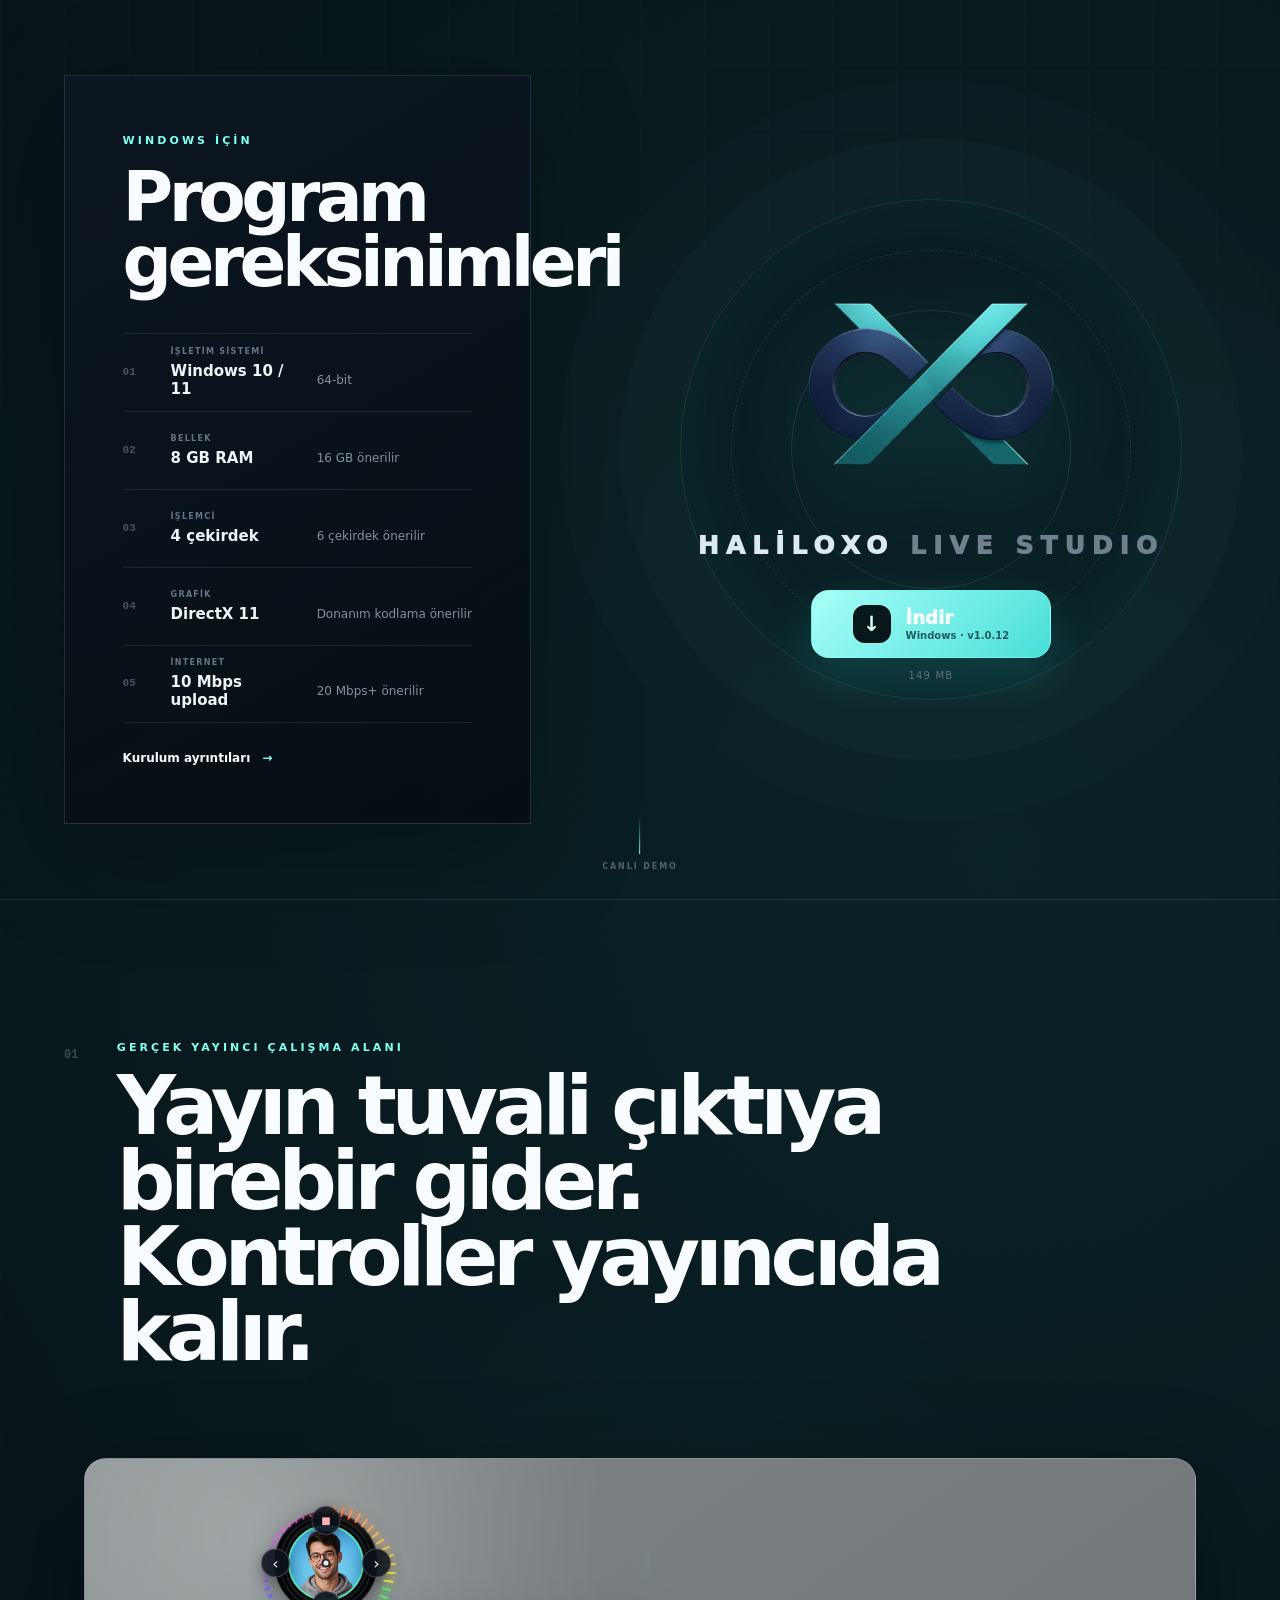
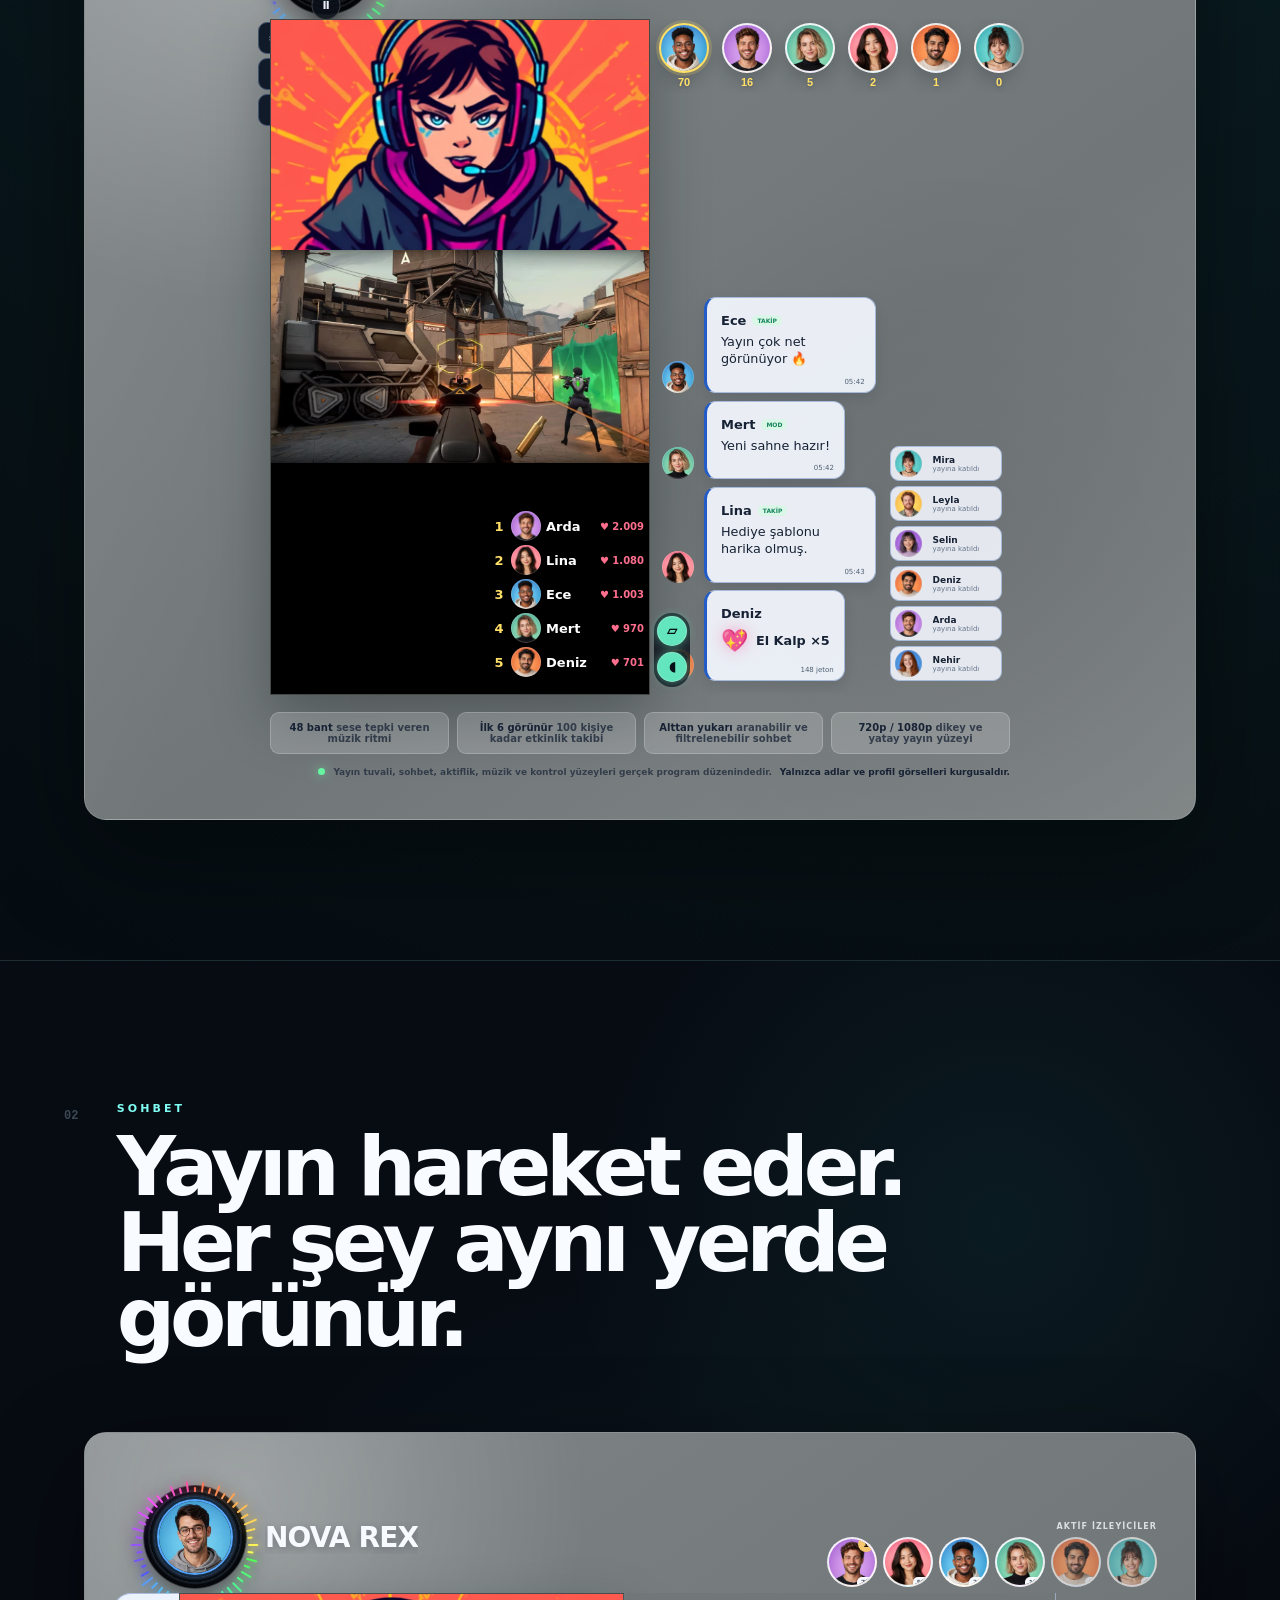
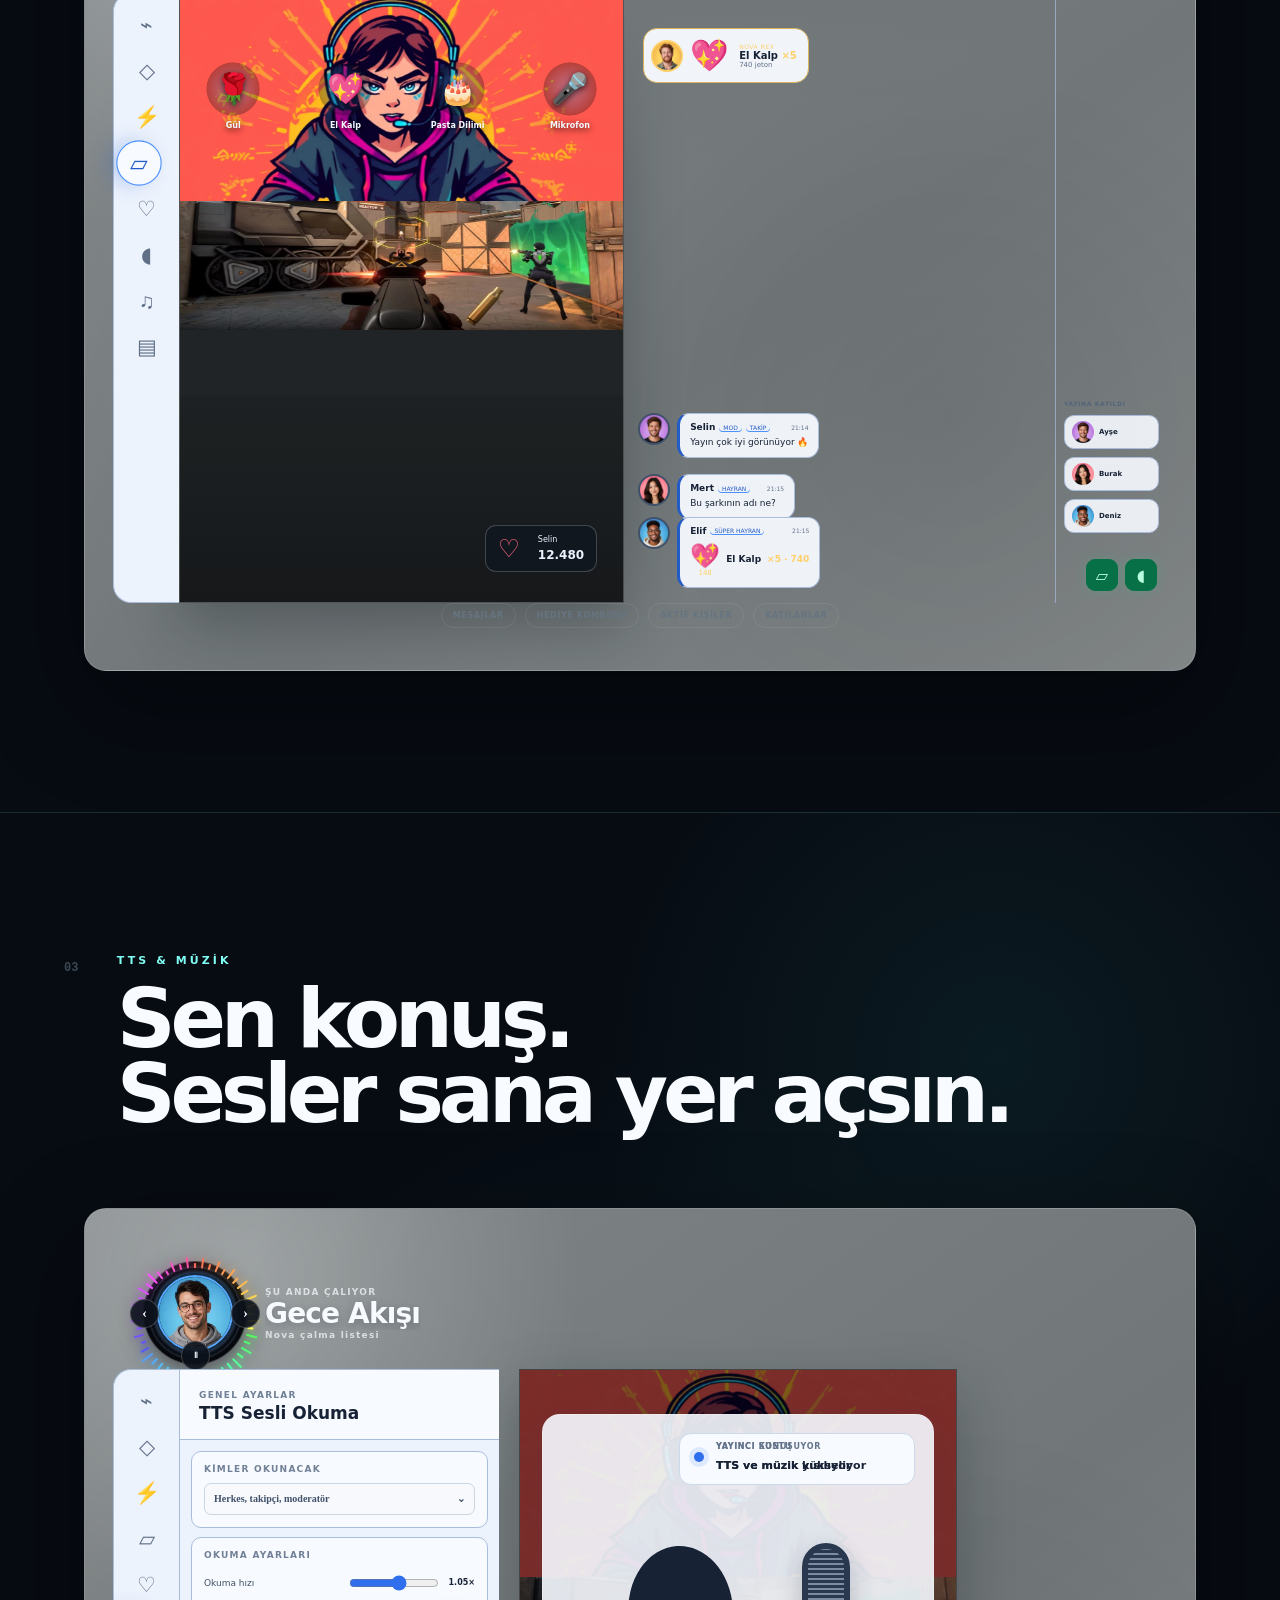
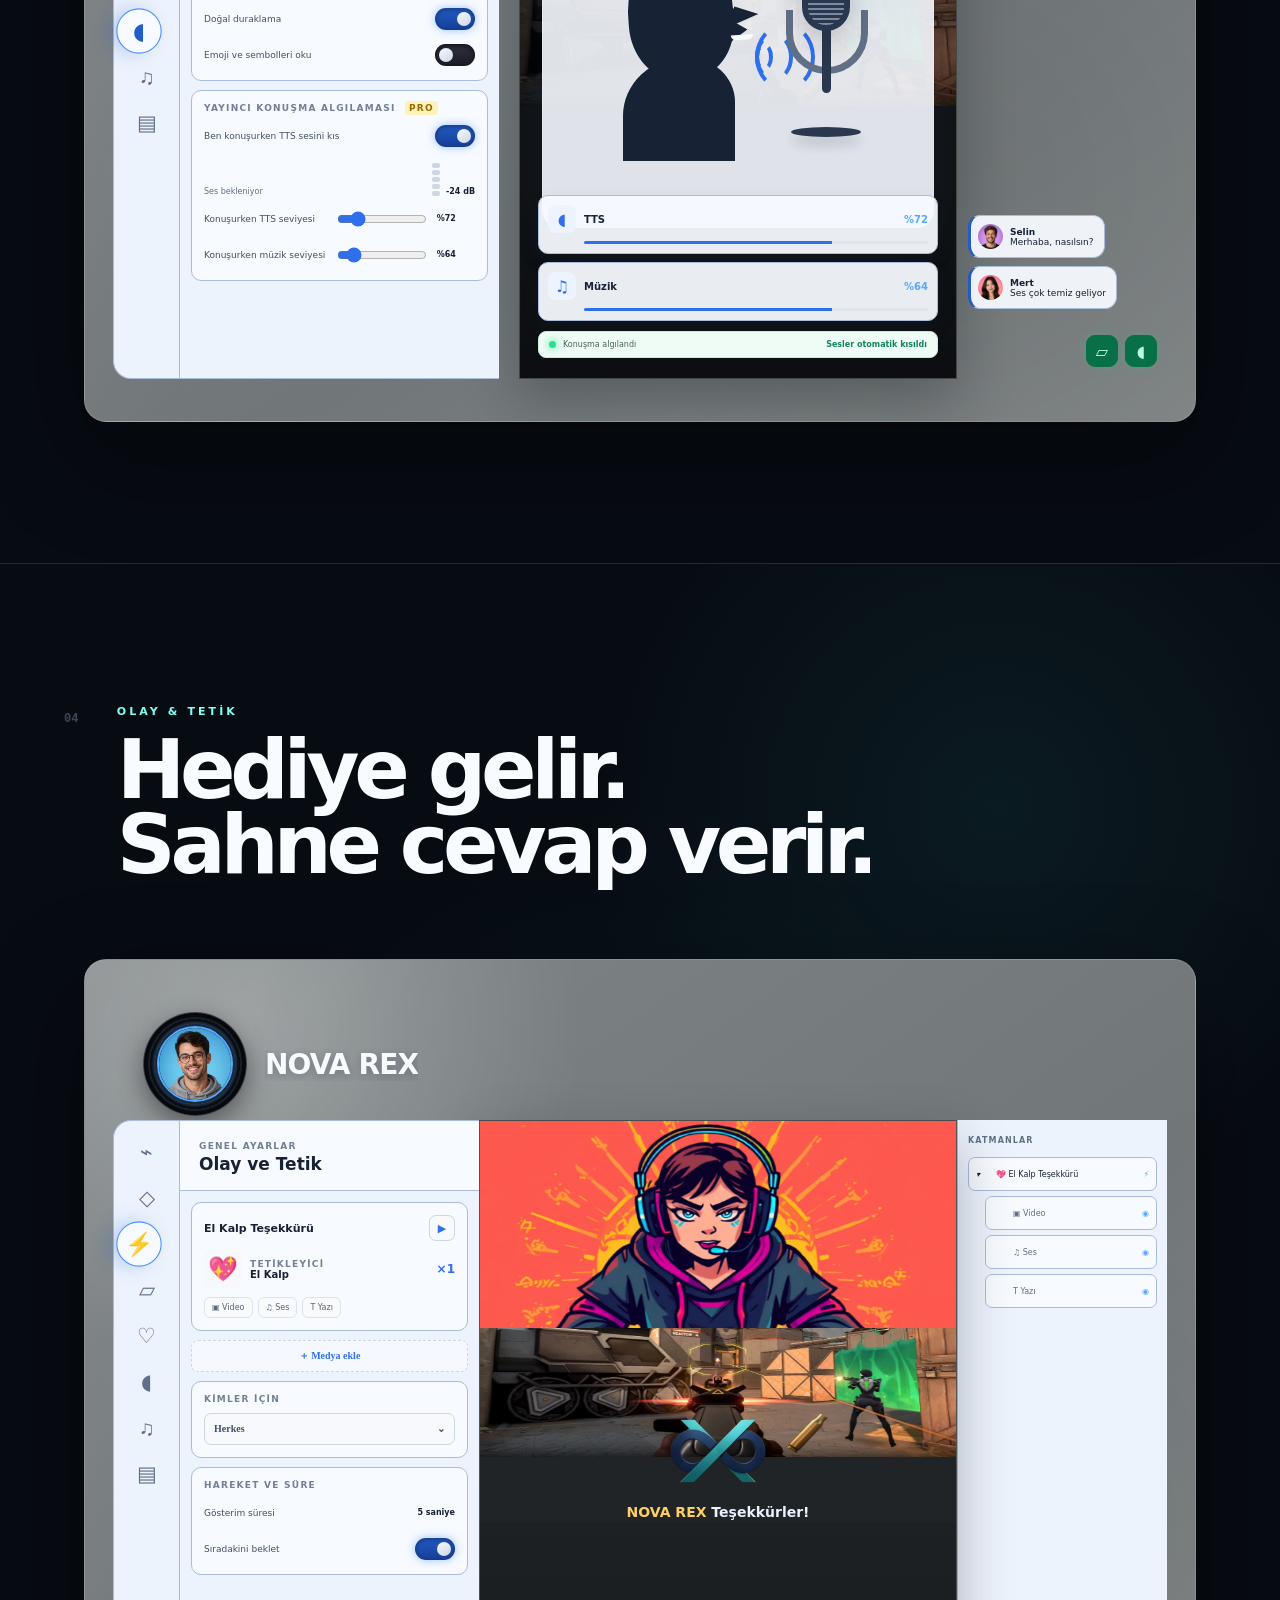
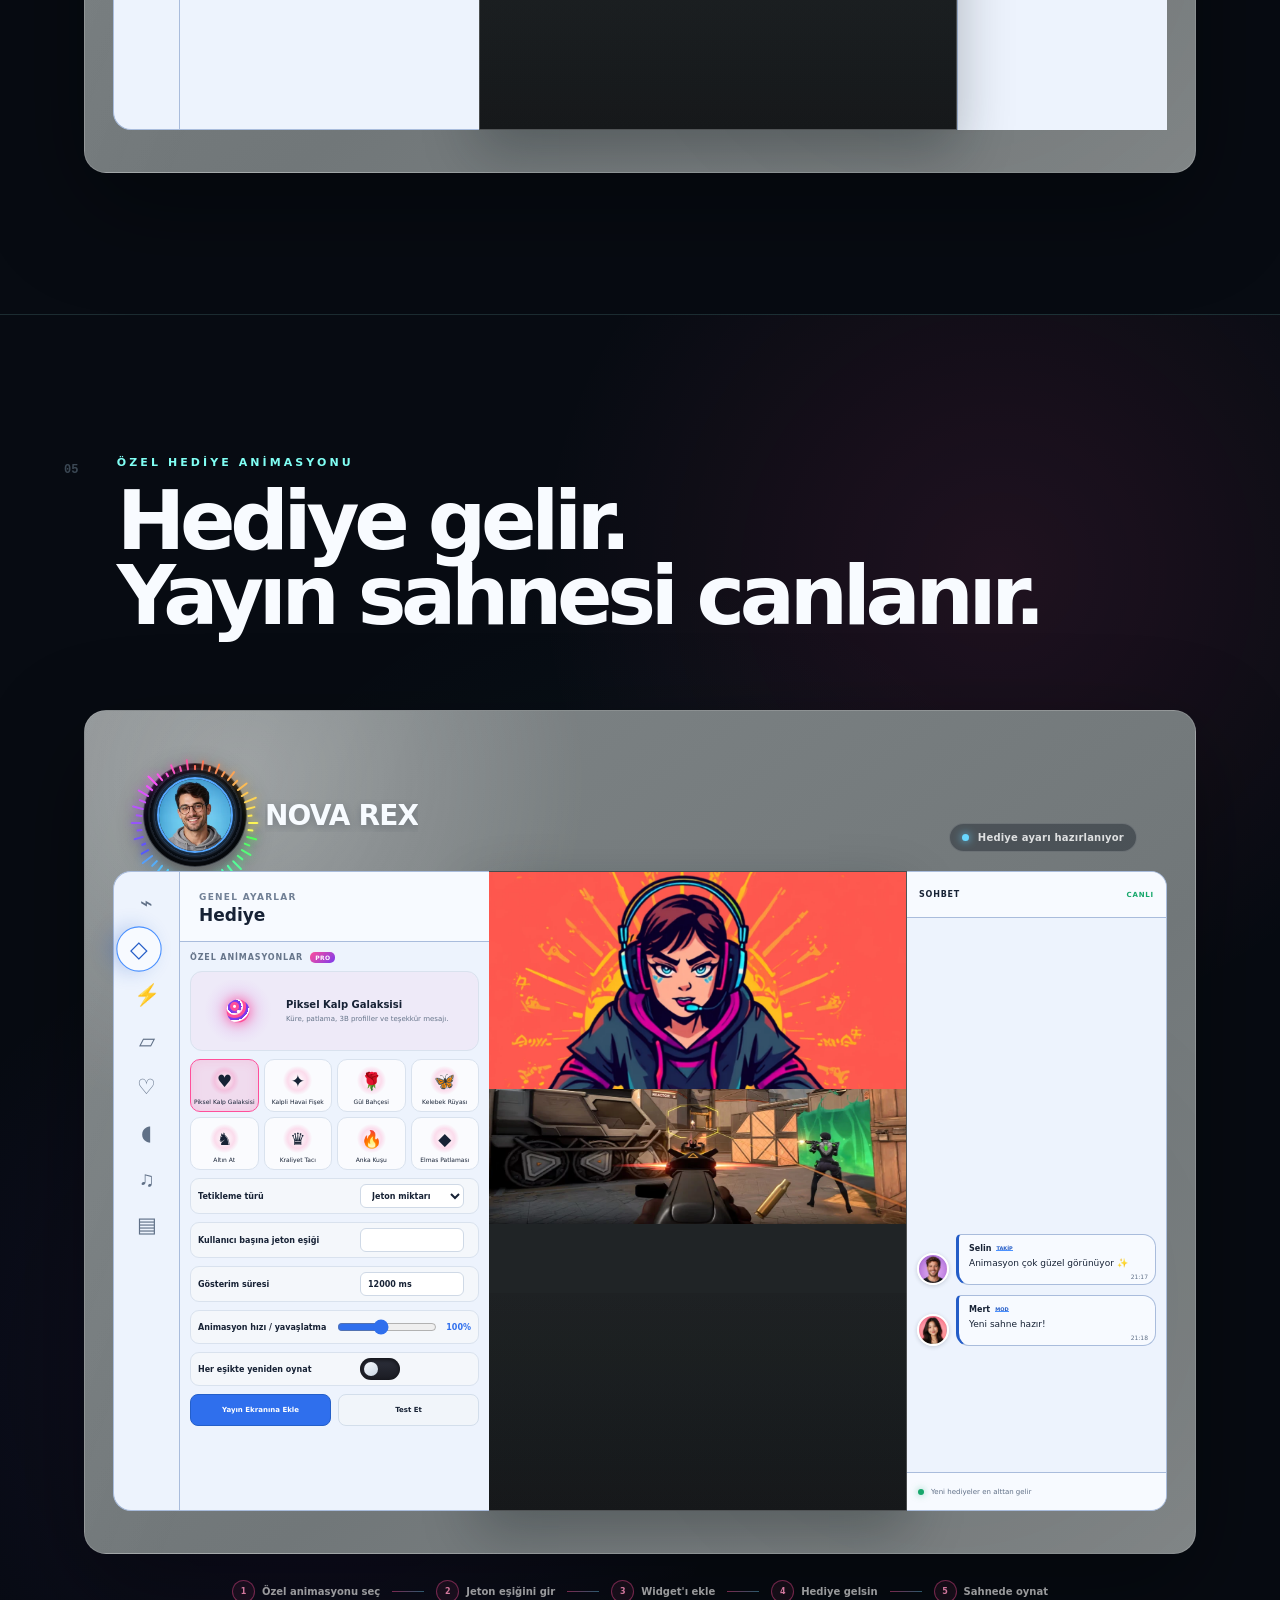
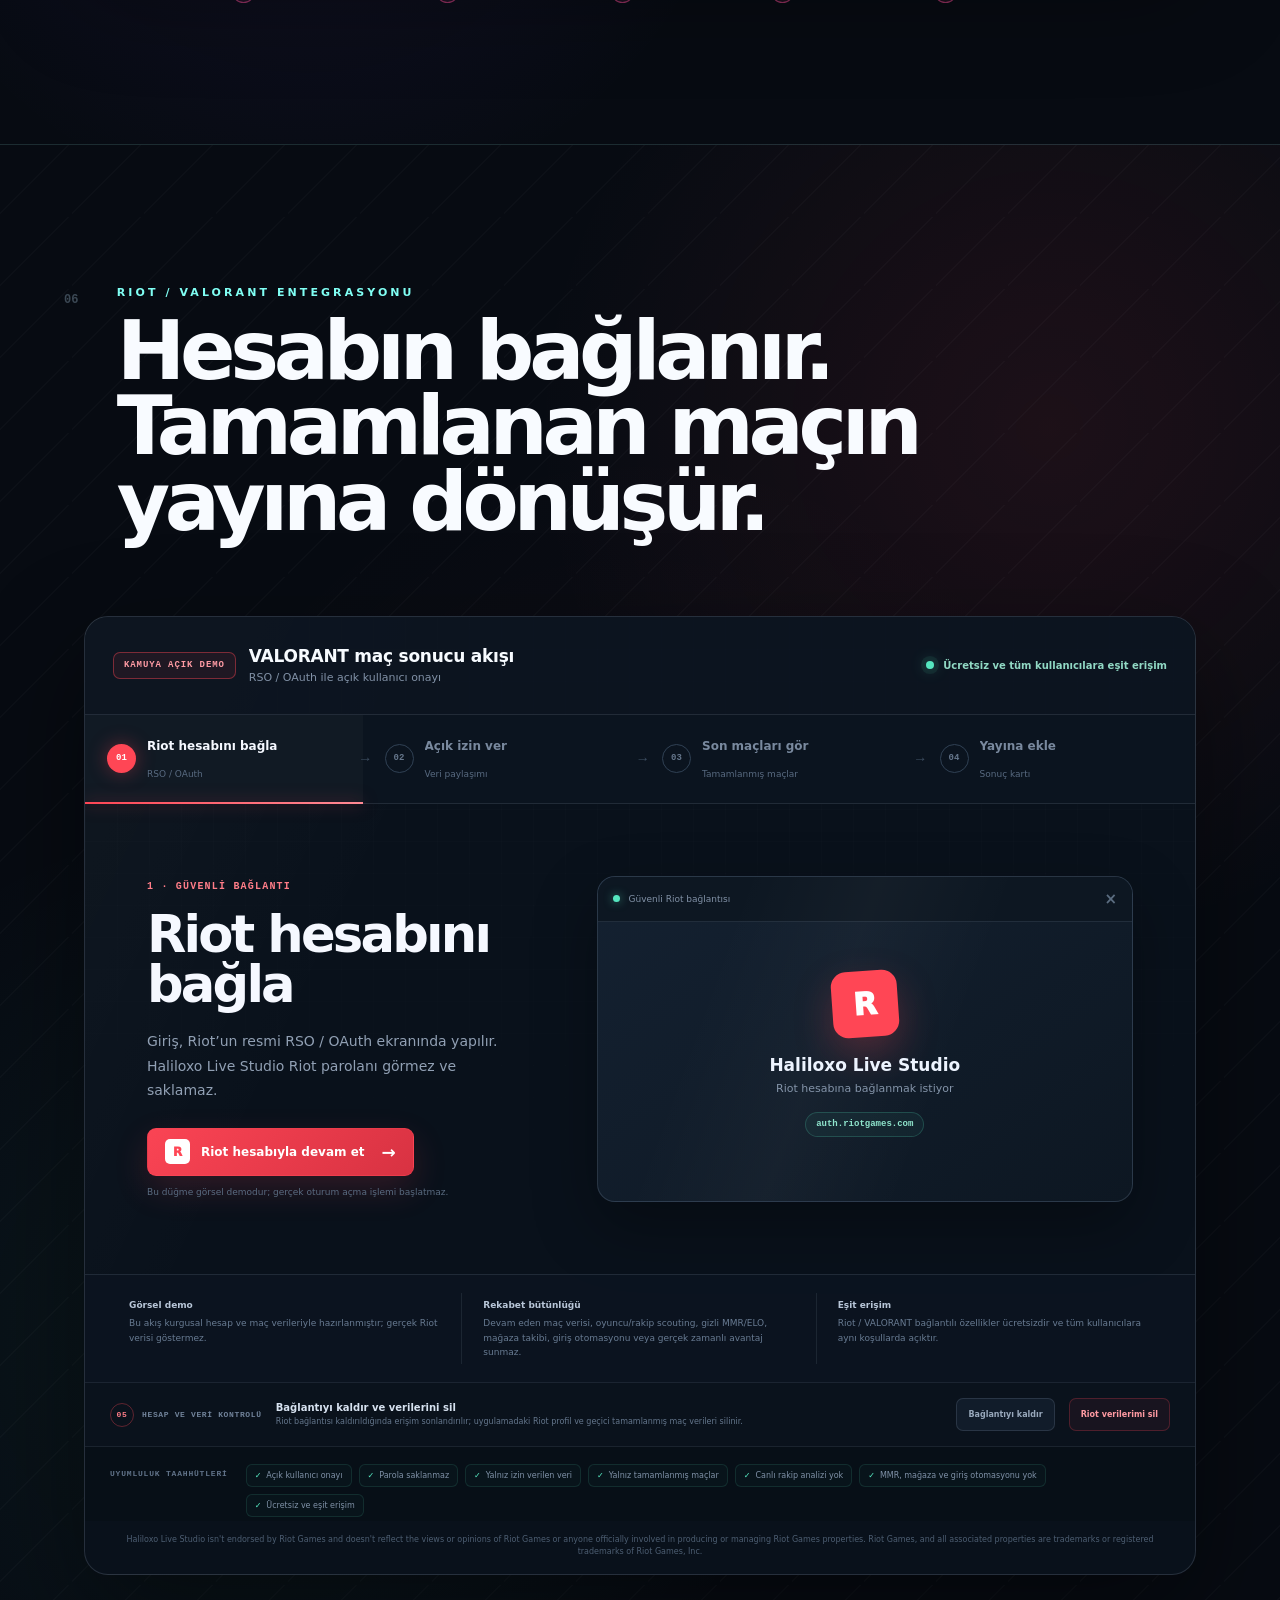
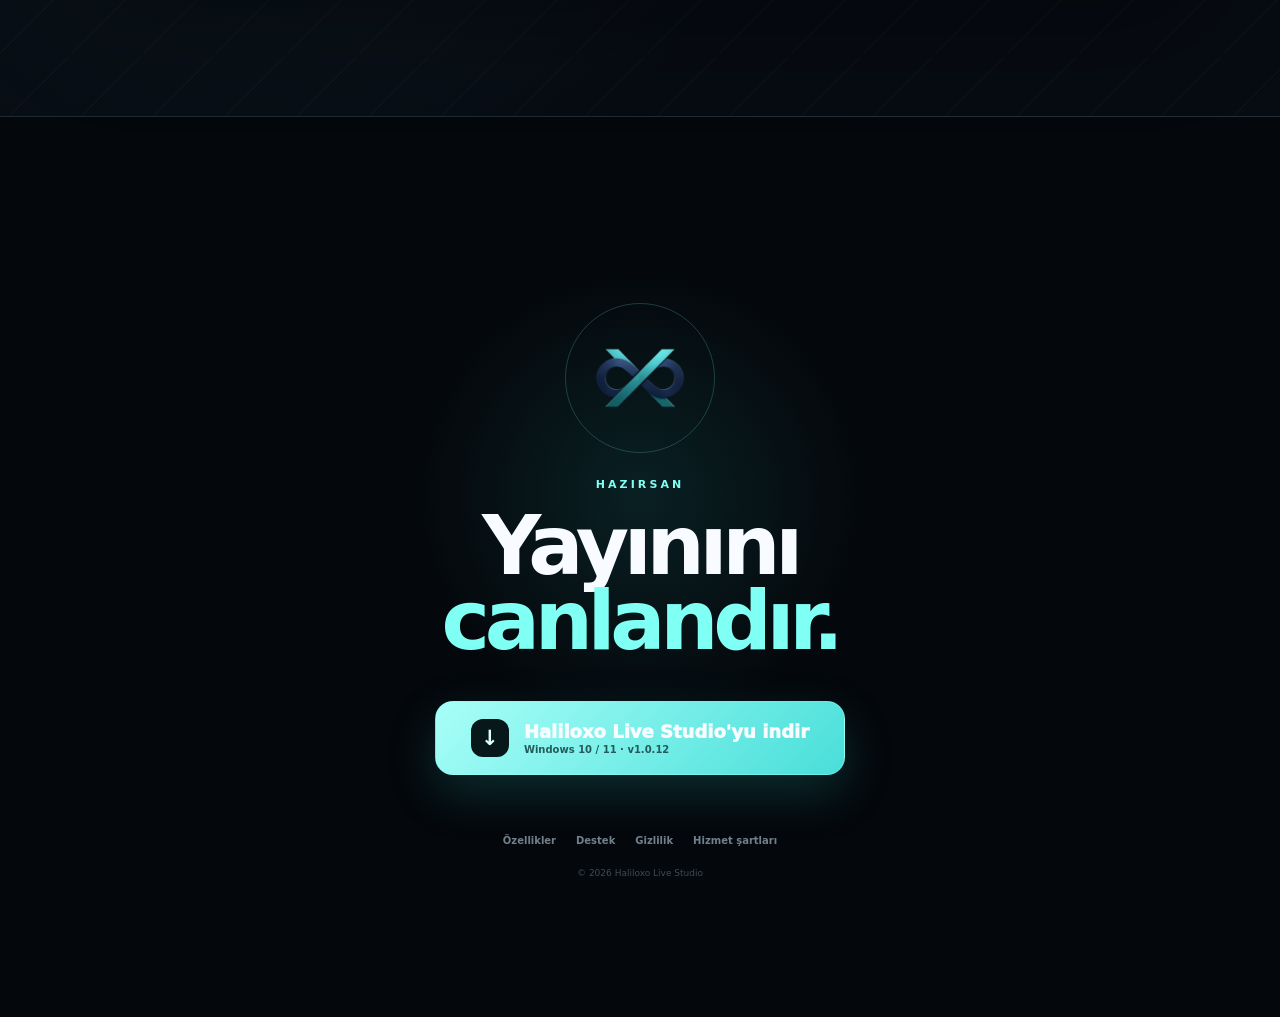
==== index.html @ 0dfc76cf "Add public VALORANT integration flow" ====
<!doctype html>
<html lang="tr">
<head>
  <meta charset="utf-8">
  <meta name="viewport" content="width=device-width,initial-scale=1">
  <title>Haliloxo Live Studio | Windows Canlı Yayın Programı</title>
  <meta name="description" content="TikTok LIVE ve RTMP yayınlarını; canlı sohbet, hediyeler, TTS, müzik ve etkileşimli widget'larla yöneten Windows yayın programı.">
  <meta name="google-site-verification" content="RvjmIOsWvns-GgUV0p76bBZyhZAxVbRVnE9HUHZESic">
  <meta name="theme-color" content="#050a12">
  <meta name="robots" content="index,follow,max-image-preview:large,max-snippet:-1,max-video-preview:-1">
  <link rel="canonical" href="https://haliloxo.com/">
  <link rel="alternate" hreflang="tr" href="https://haliloxo.com/">
  <link rel="alternate" hreflang="x-default" href="https://haliloxo.com/">
  <link rel="icon" href="/assets/favicon-48.png" sizes="48x48" type="image/png">
  <link rel="apple-touch-icon" href="/assets/apple-touch-icon.png">
  <link rel="manifest" href="/site.webmanifest">
  <link rel="stylesheet" href="/styles.css">
  <meta property="og:type" content="website">
  <meta property="og:locale" content="tr_TR">
  <meta property="og:site_name" content="Haliloxo Live Studio">
  <meta property="og:title" content="Haliloxo Live Studio | Yayınını göster">
  <meta property="og:description" content="Sohbeti, hediyeleri, TTS'yi, müziği ve yayın sahneni canlı yönet.">
  <meta property="og:url" content="https://haliloxo.com/">
  <meta property="og:image" content="https://haliloxo.com/assets/haliloxo-live-studio-og.jpg">
  <meta property="og:image:width" content="1536">
  <meta property="og:image:height" content="1024">
  <meta property="og:image:alt" content="Haliloxo Live Studio canlı yayın üretim aracı">
  <meta name="twitter:card" content="summary_large_image">
  <meta name="twitter:title" content="Haliloxo Live Studio">
  <meta name="twitter:description" content="Yayınını göster. Anlatma.">
  <meta name="twitter:image" content="https://haliloxo.com/assets/haliloxo-live-studio-og.jpg">
  <script type="application/ld+json">
  {
    "@context": "https://schema.org",
    "@graph": [
      {
        "@type": "WebSite",
        "@id": "https://haliloxo.com/#website",
        "url": "https://haliloxo.com/",
        "name": "Haliloxo Live Studio",
        "alternateName": ["Haliloxo", "OXO Live Studio"],
        "inLanguage": "tr-TR"
      },
      {
        "@type": "Organization",
        "@id": "https://haliloxo.com/#organization",
        "name": "Haliloxo Live Studio",
        "url": "https://haliloxo.com/",
        "logo": {
          "@type": "ImageObject",
          "url": "https://haliloxo.com/assets/oxo-logo-512.png",
          "width": 512,
          "height": 512
        }
      },
      {
        "@type": "SoftwareApplication",
        "@id": "https://haliloxo.com/#software",
        "name": "Haliloxo Live Studio",
        "url": "https://haliloxo.com/",
        "downloadUrl": "https://github.com/haliloxox/haliloxostudio/releases/download/v1.0.12/Haliloxo-Live-Studio-Setup-1.0.12.exe",
        "softwareVersion": "1.0.12",
        "operatingSystem": "Windows 10, Windows 11",
        "applicationCategory": "MultimediaApplication",
        "applicationSubCategory": "Live Streaming Software",
        "inLanguage": "tr-TR",
        "fileSize": "149 MB",
        "author": {"@id": "https://haliloxo.com/#organization"},
        "featureList": [
          "TikTok LIVE bağlantısı",
          "RTMP canlı yayın",
          "Canlı sohbet ve hediyeler",
          "TTS ve müzik ses kısma",
          "Yayın widget'ları ve tetikler"
        ]
      }
    ]
  }
  </script>
</head>
<body class="visual-home">
  <a class="skip-link" href="#main">İçeriğe geç</a>

  <main id="main">
    <section class="visual-hero" aria-labelledby="hero-title">
      <div class="visual-hero__grid">
        <aside class="requirements-panel">
          <p class="visual-kicker">WINDOWS İÇİN</p>
          <h1 id="hero-title">Program<br>gereksinimleri</h1>

          <div class="requirement-list" aria-label="Haliloxo Live Studio sistem gereksinimleri">
            <article>
              <span>01</span>
              <div><small>İŞLETİM SİSTEMİ</small><strong>Windows 10 / 11</strong><em>64-bit</em></div>
            </article>
            <article>
              <span>02</span>
              <div><small>BELLEK</small><strong>8 GB RAM</strong><em>16 GB önerilir</em></div>
            </article>
            <article>
              <span>03</span>
              <div><small>İŞLEMCİ</small><strong>4 çekirdek</strong><em>6 çekirdek önerilir</em></div>
            </article>
            <article>
              <span>04</span>
              <div><small>GRAFİK</small><strong>DirectX 11</strong><em>Donanım kodlama önerilir</em></div>
            </article>
            <article>
              <span>05</span>
              <div><small>İNTERNET</small><strong>10 Mbps upload</strong><em>20 Mbps+ önerilir</em></div>
            </article>
          </div>

          <a class="requirements-link" href="/indir/">Kurulum ayrıntıları <span>→</span></a>
        </aside>

        <div class="brand-download">
          <div class="brand-download__halo" aria-hidden="true"></div>
          <img class="hero-logo" src="/assets/oxo-logo-512.png" width="320" height="320" alt="Haliloxo Live Studio">
          <p>HALİLOXO <span>LIVE STUDIO</span></p>
          <a class="visual-download" data-download-link href="https://github.com/haliloxox/haliloxostudio/releases/download/v1.0.12/Haliloxo-Live-Studio-Setup-1.0.12.exe">
            <span class="visual-download__icon" aria-hidden="true">↓</span>
            <span><strong>İndir</strong><small>Windows · <b data-version>v1.0.12</b></small></span>
          </a>
          <span class="download-size" data-file-size>149 MB</span>
        </div>
      </div>

      <div class="scroll-cue" aria-hidden="true"><span></span>CANLI DEMO</div>
    </section>

    <section class="visual-story connect-story real-studio-story" aria-labelledby="connect-title">
      <header class="visual-story__heading">
        <span>01</span>
        <div><p>GERÇEK YAYINCI ÇALIŞMA ALANI</p><h2 id="connect-title">Yayın tuvali çıktıya birebir gider.<br>Kontroller yayıncıda kalır.</h2></div>
      </header>

      <div class="studio-showcase" aria-label="Haliloxo Live Studio yayın çalışma alanının HTML ve CSS ile hazırlanmış görünümü">
        <div class="studio-showcase__stage">
          <header class="studio-showcase__publisher">
            <div class="showcase-publisher-disc" aria-label="Temsili yayıncı profili ve müzik kontrolleri">
              <span class="showcase-rhythm-ring" aria-hidden="true"></span>
              <button class="showcase-music-control showcase-music-previous" type="button" aria-label="Önceki müzik">‹</button>
              <i class="showcase-publisher-avatar" aria-label="Temsili profil görseli"></i>
              <i class="showcase-vinyl-center" aria-hidden="true"></i>
              <button class="showcase-music-control showcase-music-next" type="button" aria-label="Sonraki müzik">›</button>
              <button class="showcase-music-control showcase-music-pause" type="button" aria-label="Müziği duraklat">Ⅱ</button>
              <button class="showcase-music-control showcase-music-stop" type="button" aria-label="Müziği durdur">■</button>
            </div>
            <span class="showcase-publisher-copy">
              <small>ŞU ANDA ÇALIYOR</small>
              <strong><i>Gece Akışı&nbsp; • &nbsp;Nova</i><i>Gece Akışı&nbsp; • &nbsp;Nova</i></strong>
            </span>
          </header>

          <div class="studio-showcase__workspace">
            <div class="showcase-edge-tools" aria-hidden="true"><i>⚙</i><i>×</i><i>−</i></div>
            <main class="showcase-broadcast" aria-label="İzleyiciye giden yayın tuvali">
              <img class="showcase-streamer" src="/assets/live-scene-streamer.webp" alt="Yayıncı görseli">
              <img class="showcase-gameplay" src="/assets/live-scene-gameplay.webp" alt="Oyun görüntüsü">
              <ol class="showcase-ranking" aria-label="Temsili beğeni sıralaması">
                <li><b>1</b><i class="fake-avatar" data-avatar="1">A</i><span>Arda</span><em>♥ 2.009</em></li>
                <li><b>2</b><i class="fake-avatar" data-avatar="2">L</i><span>Lina</span><em>♥ 1.080</em></li>
                <li><b>3</b><i class="fake-avatar" data-avatar="3">E</i><span>Ece</span><em>♥ 1.003</em></li>
                <li><b>4</b><i class="fake-avatar" data-avatar="4">M</i><span>Mert</span><em>♥ 970</em></li>
                <li><b>5</b><i class="fake-avatar" data-avatar="5">D</i><span>Deniz</span><em>♥ 701</em></li>
              </ol>
            </main>

            <div class="showcase-quick-tools" aria-label="Sohbet ve TTS hızlı kontrolleri">
              <button class="active" type="button" data-showcase-chat-toggle aria-label="Sohbeti aç veya kapat">▱</button>
              <button class="active" type="button" data-showcase-tts-toggle aria-label="TTS'yi aç veya kapat">◖</button>
            </div>

            <section class="showcase-social" aria-label="Yalnız yayıncıya görünen sohbet ve izleyici alanı">
              <div class="showcase-active-viewers" aria-label="Aktif izleyiciler; ilk 6 görünür, liste yatay kaydırılabilir">
                <article><i class="fake-avatar" data-avatar="3">E</i><b>70</b></article>
                <article><i class="fake-avatar" data-avatar="1">A</i><b>16</b></article>
                <article><i class="fake-avatar" data-avatar="4">M</i><b>5</b></article>
                <article><i class="fake-avatar" data-avatar="2">L</i><b>2</b></article>
                <article><i class="fake-avatar" data-avatar="5">D</i><b>1</b></article>
                <article><i class="fake-avatar" data-avatar="6">S</i><b>0</b></article>
                <article><i class="fake-avatar" data-avatar="7">N</i><b>0</b></article>
                <article><i class="fake-avatar" data-avatar="8">B</i><b>0</b></article>
              </div>

              <div class="showcase-social__columns">
                <div class="showcase-chat-stream" aria-label="Temsili sohbet mesajları">
                  <article>
                    <i class="fake-avatar" data-avatar="3">E</i>
                    <p><b>Ece <em>TAKİP</em></b><span>Yayın çok net görünüyor 🔥</span><small>05:42</small></p>
                  </article>
                  <article>
                    <i class="fake-avatar" data-avatar="4">M</i>
                    <p><b>Mert <em>MOD</em></b><span>Yeni sahne hazır!</span><small>05:42</small></p>
                  </article>
                  <article>
                    <i class="fake-avatar" data-avatar="2">L</i>
                    <p><b>Lina <em>TAKİP</em></b><span>Hediye şablonu harika olmuş.</span><small>05:43</small></p>
                  </article>
                  <article class="showcase-chat-gift">
                    <i class="fake-avatar" data-avatar="5">D</i>
                    <p><b>Deniz</b><span><strong>💖</strong> El Kalp ×5</span><small>148 jeton</small></p>
                  </article>
                </div>

                <aside class="showcase-joins" aria-label="Yayına katılanlar">
                  <article><i class="fake-avatar" data-avatar="6">M</i><p><b>Mira</b><span>yayına katıldı</span></p></article>
                  <article><i class="fake-avatar" data-avatar="7">L</i><p><b>Leyla</b><span>yayına katıldı</span></p></article>
                  <article><i class="fake-avatar" data-avatar="8">S</i><p><b>Selin</b><span>yayına katıldı</span></p></article>
                  <article><i class="fake-avatar" data-avatar="5">D</i><p><b>Deniz</b><span>yayına katıldı</span></p></article>
                  <article><i class="fake-avatar" data-avatar="1">A</i><p><b>Arda</b><span>yayına katıldı</span></p></article>
                  <article><i class="fake-avatar" data-avatar="9">N</i><p><b>Nehir</b><span>yayına katıldı</span></p></article>
                </aside>
              </div>
            </section>
          </div>
        </div>

        <div class="studio-showcase__features" aria-label="Canlı demo özellikleri">
          <span><b>48 bant</b> sese tepki veren müzik ritmi</span>
          <span><b>İlk 6 görünür</b> 100 kişiye kadar etkinlik takibi</span>
          <span><b>Alttan yukarı</b> aranabilir ve filtrelenebilir sohbet</span>
          <span><b>720p / 1080p</b> dikey ve yatay yayın yüzeyi</span>
        </div>
        <div class="studio-showcase__note"><i></i><span>Yayın tuvali, sohbet, aktiflik, müzik ve kontrol yüzeyleri gerçek program düzenindedir.</span><strong>Yalnızca adlar ve profil görselleri kurgusaldır.</strong></div>
      </div>
    </section>

    <section class="visual-story chat-story" aria-labelledby="chat-title">
      <header class="visual-story__heading">
        <span>02</span>
        <div><p>SOHBET</p><h2 id="chat-title">Yayın hareket eder.<br>Her şey aynı yerde görünür.</h2></div>
      </header>

      <div class="hlx-app hlx-app--chat" aria-label="Canlı sohbet, aktif izleyiciler ve hediye kombosu animasyonu">
        <div class="hlx-app__top hlx-app__top--music">
          <div class="hlx-publisher hlx-publisher--online">
            <span class="hlx-record hlx-record--rhythm"><img src="/assets/fictional-publisher.webp" alt="Temsili yayıncı profili"><i></i><i></i><i></i><i></i></span>
            <strong>NOVA REX</strong>
          </div>
          <div class="hlx-active-head">
            <span>AKTİF İZLEYİCİLER</span>
            <div><i class="viewer-1">H<small>740</small></i><i class="viewer-2">S<small>520</small></i><i class="viewer-3">M<small>310</small></i><i class="viewer-4">E<small>180</small></i><i class="viewer-5">C<small>95</small></i><i class="viewer-6">D<small>40</small></i></div>
          </div>
        </div>
        <div class="hlx-app__workspace">
          <nav class="hlx-rail" aria-label="Program menüsü">
            <button aria-label="TikTok yayın bağlantısı"><span>⌁</span></button>
            <button aria-label="Hediye"><span>◇</span></button>
            <button aria-label="Olay ve tetik"><span>⚡</span></button>
            <button class="active" aria-label="Sohbet"><span>▱</span></button>
            <button aria-label="Beğenme"><span>♡</span></button>
            <button aria-label="TTS"><span>◖</span></button>
            <button aria-label="Müzik"><span>♫</span></button>
            <button aria-label="Katmanlar"><span>▤</span></button>
          </nav>
          <div class="hlx-canvas">
            <div class="hlx-canvas__controls"><i></i><i></i><i></i></div>
            <div class="hlx-gift-template">
              <span><i>🌹</i><b>Gül</b></span><span><i>💖</i><b>El Kalp</b></span><span><i>🎂</i><b>Pasta Dilimi</b></span><span><i>🎤</i><b>Mikrofon</b></span>
            </div>
            <div class="hlx-like-widget"><b>♡</b><span>Selin</span><strong>12.480</strong></div>
          </div>
          <section class="hlx-chat-surface">
            <div class="hlx-gift-combo">
              <span class="hlx-gift-combo__avatar">H</span>
              <i>💖</i>
              <div><small>NOVA REX</small><strong>El Kalp <b>×5</b></strong><em>740 jeton</em></div>
            </div>
            <div class="hlx-chat-messages">
              <article class="hlx-message hlx-message--one">
                <i class="viewer-2">S</i>
                <div><header><strong>Selin</strong><em>MOD</em><em>TAKİP</em><time>21:14</time></header><p>Yayın çok iyi görünüyor 🔥</p></div>
              </article>
              <article class="hlx-message hlx-message--two">
                <i class="viewer-3">M</i>
                <div><header><strong>Mert</strong><em>HAYRAN</em><time>21:15</time></header><p>Bu şarkının adı ne?</p></div>
              </article>
              <article class="hlx-message hlx-message--gift">
                <i class="viewer-4">E</i>
                <div><header><strong>Elif</strong><em>SÜPER HAYRAN</em><time>21:15</time></header><p><span class="hlx-gift-visual">💖<small>148</small></span><b>El Kalp</b><strong>×5 · 740</strong></p></div>
              </article>
            </div>
            <aside class="hlx-joins">
              <span>YAYINA KATILDI</span>
              <p class="join-one"><i>A</i><b>Ayşe</b></p>
              <p class="join-two"><i>B</i><b>Burak</b></p>
              <p class="join-three"><i>D</i><b>Deniz</b></p>
            </aside>
            <div class="hlx-quick"><button class="on">▱</button><button class="on">◖</button></div>
          </section>
        </div>
        <div class="chat-demo__labels" aria-hidden="true">
          <span>Mesajlar</span><span>Hediye kombosu</span><span>Aktif kişiler</span><span>Katılanlar</span>
        </div>
      </div>
    </section>

    <section class="visual-story audio-story" aria-labelledby="audio-title">
      <header class="visual-story__heading">
        <span>03</span>
        <div><p>TTS &amp; MÜZİK</p><h2 id="audio-title">Sen konuş.<br>Sesler sana yer açsın.</h2></div>
      </header>

      <div class="hlx-app hlx-app--audio" aria-label="Yayıncı konuşurken müzik ve TTS seslerinin otomatik azalması animasyonu">
        <div class="hlx-app__top hlx-app__top--music">
          <div class="hlx-publisher hlx-publisher--online hlx-publisher--music">
            <span class="hlx-record hlx-record--rhythm">
              <img src="/assets/fictional-publisher.webp" alt="Temsili yayıncı profili">
              <i></i><i></i><i></i><i></i><i></i><i></i>
              <button class="previous">‹</button><button class="play">Ⅱ</button><button class="next">›</button>
            </span>
            <div><small>ŞU ANDA ÇALIYOR</small><strong>Gece Akışı</strong><em>Nova çalma listesi</em></div>
          </div>
        </div>
        <div class="hlx-app__workspace">
          <nav class="hlx-rail" aria-label="Program menüsü">
            <button aria-label="TikTok yayın bağlantısı"><span>⌁</span></button>
            <button aria-label="Hediye"><span>◇</span></button>
            <button aria-label="Olay ve tetik"><span>⚡</span></button>
            <button aria-label="Sohbet"><span>▱</span></button>
            <button aria-label="Beğenme"><span>♡</span></button>
            <button class="active" aria-label="TTS"><span>◖</span></button>
            <button aria-label="Müzik"><span>♫</span></button>
            <button aria-label="Katmanlar"><span>▤</span></button>
          </nav>
          <section class="hlx-settings hlx-settings--tts">
            <header><span>GENEL AYARLAR</span><strong>TTS Sesli Okuma</strong></header>
            <div class="hlx-settings__scroll">
              <section class="hlx-card">
                <small>KİMLER OKUNACAK</small>
                <button class="hlx-choice">Herkes, takipçi, moderatör <b>⌄</b></button>
              </section>
              <section class="hlx-card">
                <small>OKUMA AYARLARI</small>
                <label class="hlx-setting-row"><span>Okuma hızı</span><input type="range" min="0" max="100" value="58"><b>1.05×</b></label>
                <label class="hlx-setting-row"><span>Doğal duraklama</span><i class="hlx-toggle on"></i></label>
                <label class="hlx-setting-row"><span>Emoji ve sembolleri oku</span><i class="hlx-toggle"></i></label>
              </section>
              <section class="hlx-card hlx-voice-card">
                <small>YAYINCI KONUŞMA ALGILAMASI <em>PRO</em></small>
                <label class="hlx-setting-row"><span>Ben konuşurken TTS sesini kıs</span><i class="hlx-toggle on"></i></label>
                <div class="hlx-mic-line">
                  <span class="status-listening">Ses bekleniyor</span><span class="status-speaking">Yayıncı konuşuyor</span>
                  <div class="hlx-db-bars"><i></i><i></i><i></i><i></i><i></i><i></i><i></i><i></i><i></i><i></i></div>
                  <b>-24 dB</b>
                </div>
                <label class="hlx-setting-row"><span>Konuşurken TTS seviyesi</span><input class="duck-range duck-range--tts" type="range" min="0" max="100" value="18"><b><span class="level-open">%72</span><span class="level-ducked">%18</span></b></label>
                <label class="hlx-setting-row"><span>Konuşurken müzik seviyesi</span><input class="duck-range duck-range--music" type="range" min="0" max="100" value="12"><b><span class="level-open">%64</span><span class="level-ducked">%12</span></b></label>
              </section>
            </div>
          </section>
          <div class="hlx-canvas hlx-canvas--audio">
            <div class="hlx-canvas__controls"><i></i><i></i><i></i></div>
            <div class="voice-ducking-scene" aria-hidden="true">
              <div class="voice-speaker">
                <div class="voice-speaker__body"></div>
                <div class="voice-speaker__head">
                  <i class="voice-speaker__nose"></i>
                  <i class="voice-speaker__mouth"></i>
                </div>
                <div class="voice-speaker__waves"><i></i><i></i><i></i></div>
              </div>
              <div class="studio-microphone">
                <i class="studio-microphone__capsule"></i>
                <i class="studio-microphone__joint"></i>
                <i class="studio-microphone__arm"></i>
                <i class="studio-microphone__base"></i>
              </div>
              <div class="voice-state-copy">
                <span class="voice-state-copy__speaking">Yayıncı konuşuyor</span>
                <span class="voice-state-copy__silent">Yayıncı sustu</span>
                <strong class="voice-state-copy__ducked">TTS ve müzik kısılıyor</strong>
                <strong class="voice-state-copy__restored">TTS ve müzik yükseliyor</strong>
              </div>
            </div>
            <div class="hlx-audio-result">
              <article><b>◖</b><span>TTS</span><em class="level-open">%72</em><em class="level-ducked">%18</em><i></i></article>
              <article><b>♫</b><span>Müzik</span><em class="level-open">%64</em><em class="level-ducked">%12</em><i></i></article>
              <p><i></i><span>Konuşma algılandı</span><strong>Sesler otomatik kısıldı</strong></p>
            </div>
          </div>
          <aside class="hlx-side-preview">
            <div class="hlx-mini-chat">
              <p><i>S</i><span><b>Selin</b> Merhaba, nasılsın?</span></p>
              <p><i>M</i><span><b>Mert</b> Ses çok temiz geliyor</span></p>
            </div>
            <div class="hlx-quick"><button class="on">▱</button><button class="on">◖</button></div>
          </aside>
        </div>
      </div>
    </section>

    <section class="visual-story trigger-story" aria-labelledby="trigger-title">
      <header class="visual-story__heading">
        <span>04</span>
        <div><p>OLAY &amp; TETİK</p><h2 id="trigger-title">Hediye gelir.<br>Sahne cevap verir.</h2></div>
      </header>

      <div class="hlx-app hlx-app--trigger" aria-label="Hediye ile medya tetikleme animasyonu">
        <div class="hlx-app__top">
          <div class="hlx-publisher hlx-publisher--online">
            <span class="hlx-record"><img src="/assets/fictional-publisher.webp" alt="Temsili yayıncı profili"></span>
            <strong>NOVA REX</strong>
          </div>
        </div>
        <div class="hlx-app__workspace">
          <nav class="hlx-rail" aria-label="Program menüsü">
            <button aria-label="TikTok yayın bağlantısı"><span>⌁</span></button>
            <button aria-label="Hediye"><span>◇</span></button>
            <button class="active" aria-label="Olay ve tetik"><span>⚡</span></button>
            <button aria-label="Sohbet"><span>▱</span></button>
            <button aria-label="Beğenme"><span>♡</span></button>
            <button aria-label="TTS"><span>◖</span></button>
            <button aria-label="Müzik"><span>♫</span></button>
            <button aria-label="Katmanlar"><span>▤</span></button>
          </nav>
          <section class="hlx-settings hlx-settings--event">
            <header><span>GENEL AYARLAR</span><strong>Olay ve Tetik</strong></header>
            <div class="hlx-settings__scroll">
              <section class="hlx-event-card">
                <header><span>El Kalp Teşekkürü</span><button>▶</button></header>
                <div class="hlx-event-summary"><i>💖</i><span><small>TETİKLEYİCİ</small><strong>El Kalp</strong></span><b>×1</b></div>
                <div class="hlx-event-media"><span>▣ Video</span><span>♫ Ses</span><span>T Yazı</span></div>
              </section>
              <button class="hlx-media-add">＋ Medya ekle</button>
              <section class="hlx-card">
                <small>KİMLER İÇİN</small>
                <button class="hlx-choice">Herkes <b>⌄</b></button>
              </section>
              <section class="hlx-card">
                <small>HAREKET VE SÜRE</small>
                <label class="hlx-setting-row"><span>Gösterim süresi</span><b>5 saniye</b></label>
                <label class="hlx-setting-row"><span>Sıradakini beklet</span><i class="hlx-toggle on"></i></label>
              </section>
            </div>
          </section>
          <div class="hlx-canvas hlx-canvas--trigger">
            <div class="hlx-canvas__controls"><i></i><i></i><i></i></div>
            <div class="hlx-trigger-gift"><i>💖</i><span><small>EL KALP</small><strong>×1</strong></span></div>
            <div class="hlx-trigger-media">
              <div class="trigger-particles" aria-hidden="true"><i></i><i></i><i></i><i></i><i></i><i></i></div>
              <img src="/assets/oxo-logo-192.png" alt="">
              <p><span>NOVA REX</span> Teşekkürler!</p>
            </div>
          </div>
          <aside class="hlx-layers">
            <header>KATMANLAR</header>
            <p><i>▾</i><span>💖 El Kalp Teşekkürü</span><b>⚡</b></p>
            <p class="child"><i></i><span>▣ Video</span><b>◉</b></p>
            <p class="child"><i></i><span>♫ Ses</span><b>◉</b></p>
            <p class="child"><i></i><span>T Yazı</span><b>◉</b></p>
          </aside>
        </div>
      </div>
    </section>

    <section class="visual-story gift-special-story" aria-labelledby="gift-special-title" data-gift-special-demo>
      <header class="visual-story__heading">
        <span>05</span>
        <div><p>ÖZEL HEDİYE ANİMASYONU</p><h2 id="gift-special-title">Hediye gelir.<br>Yayın sahnesi canlanır.</h2></div>
      </header>

      <div class="hlx-app hlx-app--gift-special" aria-label="Hediye ayarından özel animasyon widget'ı ekleme ve sohbet hediyesiyle tetikleme demosu">
        <div class="hlx-app__top">
          <div class="hlx-publisher hlx-publisher--online">
            <span class="hlx-record hlx-record--rhythm"><img src="/assets/fictional-publisher.webp" alt="Temsili yayıncı profili"></span>
            <strong>NOVA REX</strong>
          </div>
          <div class="gift-demo-status" aria-live="polite">
            <i></i><span data-gift-demo-status>Hediye ayarı hazırlanıyor</span>
          </div>
        </div>

        <div class="hlx-app__workspace">
          <nav class="hlx-rail" aria-label="Program menüsü">
            <button aria-label="TikTok yayın bağlantısı"><span>⌁</span></button>
            <button class="active" aria-label="Hediye"><span>◇</span></button>
            <button aria-label="Olay ve tetik"><span>⚡</span></button>
            <button aria-label="Sohbet"><span>▱</span></button>
            <button aria-label="Beğenme"><span>♡</span></button>
            <button aria-label="TTS"><span>◖</span></button>
            <button aria-label="Müzik"><span>♫</span></button>
            <button aria-label="Katmanlar"><span>▤</span></button>
          </nav>

          <section class="hlx-settings hlx-settings--gift-special">
            <header><span>GENEL AYARLAR</span><strong>Hediye</strong></header>
            <div class="hlx-settings__scroll">
              <section class="gift-special-settings-demo">
                <div class="gift-special-settings-demo__label">ÖZEL ANİMASYONLAR <em>PRO</em></div>
                <div class="gift-special-preview-card-demo">
                  <div class="gift-special-mini-preview-demo" aria-hidden="true">
                    <i class="gift-mini-sphere"></i><i class="gift-mini-heart">♥</i>
                    <span class="one"></span><span class="two"></span><span class="three"></span>
                  </div>
                  <div><strong>Piksel Kalp Galaksisi</strong><small>Küre, patlama, 3B profiller ve teşekkür mesajı.</small></div>
                </div>

                <div class="gift-special-preset-grid-demo" aria-label="Özel animasyon seçenekleri">
                  <button class="active" type="button" data-gift-demo-preset title="Piksel Kalp Galaksisi"><i>♥</i><span>Piksel Kalp Galaksisi</span></button>
                  <button type="button" title="Kalpli Havai Fişek"><i>✦</i><span>Kalpli Havai Fişek</span></button>
                  <button type="button" title="Gül Bahçesi"><i>🌹</i><span>Gül Bahçesi</span></button>
                  <button type="button" title="Kelebek Rüyası"><i>🦋</i><span>Kelebek Rüyası</span></button>
                  <button type="button" title="Altın At"><i>♞</i><span>Altın At</span></button>
                  <button type="button" title="Kraliyet Tacı"><i>♛</i><span>Kraliyet Tacı</span></button>
                  <button type="button" title="Anka Kuşu"><i>🔥</i><span>Anka Kuşu</span></button>
                  <button type="button" title="Elmas Patlaması"><i>◆</i><span>Elmas Patlaması</span></button>
                </div>

                <label class="gift-special-row"><span>Tetikleme türü</span><select aria-label="Tetikleme türü"><option>Jeton miktarı</option></select></label>
                <label class="gift-special-row gift-special-threshold-row"><span>Kullanıcı başına jeton eşiği</span><input data-gift-demo-threshold type="text" inputmode="numeric" value="1000" readonly aria-label="Kullanıcı başına jeton eşiği"></label>
                <label class="gift-special-row"><span>Gösterim süresi</span><input type="text" value="12000 ms" readonly aria-label="Gösterim süresi"></label>
                <label class="gift-special-row"><span>Animasyon hızı / yavaşlatma</span><input class="gift-special-range" type="range" min="25" max="200" value="100" tabindex="-1"><b>100%</b></label>
                <label class="gift-special-row"><span>Her eşikte yeniden oynat</span><i class="hlx-toggle"></i></label>

                <div class="gift-special-actions-demo">
                  <button type="button" data-gift-demo-add>Yayın Ekranına Ekle</button>
                  <button type="button">Test Et</button>
                </div>
              </section>
            </div>
          </section>

          <div class="hlx-canvas hlx-canvas--gift-special" aria-label="Yayın ekranı">
            <div class="gift-special-widget-frame" data-gift-demo-widget aria-hidden="true">
              <span>Özel Hediye Animasyonu</span><i></i><i></i><i></i><i></i>
            </div>
            <div class="gift-special-animation-content" data-gift-special-host aria-hidden="true"></div>
            <div class="gift-special-waiting" data-gift-demo-waiting>
              <i>◇</i><strong>Özel animasyon widget'ı</strong><span>Hediye bekleniyor</span>
            </div>
          </div>

          <aside class="gift-special-chat" aria-label="Canlı sohbet">
            <header><span>SOHBET</span><b>CANLI</b></header>
            <div class="gift-special-chat__stream">
              <article class="gift-chat-line gift-chat-line--first">
                <i class="gift-chat-avatar gift-chat-avatar--one">S</i>
                <div><strong>Selin <em>TAKİP</em></strong><p>Animasyon çok güzel görünüyor ✨</p><time>21:17</time></div>
              </article>
              <article class="gift-chat-line gift-chat-line--second">
                <i class="gift-chat-avatar gift-chat-avatar--two">M</i>
                <div><strong>Mert <em>MOD</em></strong><p>Yeni sahne hazır!</p><time>21:18</time></div>
              </article>
              <article class="gift-chat-line gift-chat-line--gift" data-gift-demo-chat-gift>
                <i class="gift-chat-avatar gift-chat-avatar--gift">L</i>
                <div>
                  <strong>Lina <em>TAKİP</em></strong>
                  <p><span class="gift-chat-visual"><i></i><small>1.000</small></span><b>Disko Topu</b><mark>×1 · 1.000</mark></p>
                  <time>21:18</time>
                </div>
              </article>
            </div>
            <footer><i></i><span>Yeni hediyeler en alttan gelir</span></footer>
          </aside>
        </div>

        <div class="gift-demo-cursor" data-gift-demo-cursor aria-hidden="true">
          <svg viewBox="0 0 30 38"><path d="M3 2.5 24 22h-9l5 11-5.2 2.4-5-11L3 31Z"></path></svg>
          <span></span>
        </div>
      </div>

      <div class="gift-special-story__flow" aria-label="Özel hediye animasyonu çalışma sırası">
        <span><b>1</b>Özel animasyonu seç</span><i></i>
        <span><b>2</b>Jeton eşiğini gir</span><i></i>
        <span><b>3</b>Widget'ı ekle</span><i></i>
        <span><b>4</b>Hediye gelsin</span><i></i>
        <span><b>5</b>Sahnede oynat</span>
      </div>
    </section>

    <section class="visual-story riot-story" id="valorant-flow" aria-labelledby="riot-title" data-riot-demo>
      <header class="visual-story__heading">
        <span>06</span>
        <div>
          <p>RIOT / VALORANT ENTEGRASYONU</p>
          <h2 id="riot-title">Hesabın bağlanır.<br>Tamamlanan maçın yayına dönüşür.</h2>
        </div>
      </header>

      <div class="riot-flow-demo">
        <div class="riot-flow-demo__topline">
          <div>
            <span class="riot-demo-badge">KAMUYA AÇIK DEMO</span>
            <strong>VALORANT maç sonucu akışı</strong>
            <small>RSO / OAuth ile açık kullanıcı onayı</small>
          </div>
          <p><i></i>Ücretsiz ve tüm kullanıcılara eşit erişim</p>
        </div>

        <ol class="riot-flow-steps" aria-label="VALORANT entegrasyonu kullanıcı akışı">
          <li class="is-active" data-riot-step="0">
            <button type="button" aria-label="1. adımı göster">
              <b>01</b><span>Riot hesabını bağla</span><small>RSO / OAuth</small>
            </button>
          </li>
          <li data-riot-step="1">
            <button type="button" aria-label="2. adımı göster">
              <b>02</b><span>Açık izin ver</span><small>Veri paylaşımı</small>
            </button>
          </li>
          <li data-riot-step="2">
            <button type="button" aria-label="3. adımı göster">
              <b>03</b><span>Son maçları gör</span><small>Tamamlanmış maçlar</small>
            </button>
          </li>
          <li data-riot-step="3">
            <button type="button" aria-label="4. adımı göster">
              <b>04</b><span>Yayına ekle</span><small>Sonuç kartı</small>
            </button>
          </li>
        </ol>

        <div class="riot-flow-stage">
          <article class="riot-flow-panel riot-connect-panel is-active" data-riot-panel="0">
            <div class="riot-panel-copy">
              <span class="riot-panel-kicker">1 · GÜVENLİ BAĞLANTI</span>
              <h3>Riot hesabını bağla</h3>
              <p>Giriş, Riot’un resmi RSO / OAuth ekranında yapılır. Haliloxo Live Studio Riot parolanı görmez ve saklamaz.</p>
              <button type="button" tabindex="-1"><i>R</i>Riot hesabıyla devam et <b>→</b></button>
              <small>Bu düğme görsel demodur; gerçek oturum açma işlemi başlatmaz.</small>
            </div>
            <div class="riot-auth-window" aria-hidden="true">
              <header><i></i><span>Güvenli Riot bağlantısı</span><b>×</b></header>
              <div class="riot-auth-mark">R</div>
              <strong>Haliloxo Live Studio</strong>
              <p>Riot hesabına bağlanmak istiyor</p>
              <span class="riot-auth-address">auth.riotgames.com</span>
              <i class="riot-auth-scan"></i>
            </div>
          </article>

          <article class="riot-flow-panel riot-consent-panel" data-riot-panel="1">
            <div class="riot-panel-copy">
              <span class="riot-panel-kicker">2 · AÇIK KULLANICI ONAYI</span>
              <h3>Hangi verinin paylaşılacağını sen seçersin</h3>
              <p>Veriler yalnızca açık izinden sonra alınır. İzin Riot hesabı üzerinden geri çekilebilir.</p>
              <div class="riot-consent-notice"><i>!</i><span><b>Veri paylaşımı uyarısı</b>İzin vermeden hiçbir kişisel maç verisi çekilmez.</span></div>
            </div>
            <div class="riot-permission-card">
              <header><span>İSTENEN İZİNLER</span><b>3 açık onay</b></header>
              <label><i class="checked">✓</i><span><strong>Temel Riot profili</strong><small>Riot ID ve hesap kimliği</small></span></label>
              <label><i class="checked">✓</i><span><strong>Tamamlanmış maç geçmişi</strong><small>Sonuç, ajan, harita ve K/D/A</small></span></label>
              <label><i class="checked">✓</i><span><strong>Yayın widget’ında gösterim</strong><small>Yalnızca kullanıcının seçtiği tamamlanmış maç kartı</small></span></label>
              <p><i>✓</i>Canlı maç verisi veya gizli oyuncu bilgisi istenmez.</p>
              <button type="button" tabindex="-1">İzin ver ve devam et</button>
            </div>
          </article>

          <article class="riot-flow-panel riot-matches-panel" data-riot-panel="2">
            <div class="riot-panel-copy">
              <span class="riot-panel-kicker">3 · TAMAMLANMIŞ MAÇLAR</span>
              <h3>Yalnızca biten maçların sonucu</h3>
              <p>Kendi hesabının tamamlanmış maçları; sonuç, skor, ajan, harita ve K/D/A bilgileriyle listelenir.</p>
              <div class="riot-player-chip"><i>NX</i><span><strong>NovaX#TR1</strong><small>Bağlı Riot hesabı · demo</small></span><b>BAĞLI</b></div>
            </div>
            <div class="riot-match-list" aria-label="Kurgusal tamamlanmış maç örnekleri">
              <article class="victory">
                <span><b>ZAFER</b><small>TAMAMLANDI</small></span>
                <div><i>J</i><p><strong>Jett · Ascent</strong><small>Rekabetçi · 38 dk.</small></p></div>
                <p class="riot-kda"><small>K / D / A</small><strong>24 / 14 / 7</strong></p>
                <em>13 : 9</em>
              </article>
              <article>
                <span><b>MAĞLUBİYET</b><small>TAMAMLANDI</small></span>
                <div><i>O</i><p><strong>Omen · Bind</strong><small>Rekabetçi · 42 dk.</small></p></div>
                <p class="riot-kda"><small>K / D / A</small><strong>18 / 17 / 9</strong></p>
                <em>11 : 13</em>
              </article>
              <article class="victory">
                <span><b>ZAFER</b><small>TAMAMLANDI</small></span>
                <div><i>S</i><p><strong>Sova · Haven</strong><small>Rekabetçi · 35 dk.</small></p></div>
                <p class="riot-kda"><small>K / D / A</small><strong>17 / 11 / 12</strong></p>
                <em>13 : 7</em>
              </article>
            </div>
          </article>

          <article class="riot-flow-panel riot-widget-panel" data-riot-panel="3">
            <div class="riot-panel-copy">
              <span class="riot-panel-kicker">4 · YAYIN SONUÇ KARTI</span>
              <h3>Tamamlanan maçı yayın widget’ına ekle</h3>
              <p>Yayıncı, kendi son maç kartını yayın sahnesine ekler. Kart yalnızca sonuçlandıktan sonra güncellenir.</p>
              <button class="riot-add-widget" type="button" tabindex="-1"><i>＋</i>Yayın widget’ına ekle</button>
            </div>
            <div class="riot-scene-preview" aria-label="Kurgusal yayın sonuç kartı önizlemesi">
              <header><span>YAYIN ÖNİZLEMESİ</span><b>16:9</b></header>
              <div class="riot-scene-grid"></div>
              <div class="riot-result-widget">
                <span class="riot-result-agent">J</span>
                <div><small>SON TAMAMLANAN MAÇ</small><strong>ZAFER <i>13 : 9</i></strong><p>Jett · Ascent</p></div>
                <p><small>K / D / A</small><strong>24 / 14 / 7</strong></p>
              </div>
              <span class="riot-widget-anchor one"></span><span class="riot-widget-anchor two"></span>
              <span class="riot-widget-anchor three"></span><span class="riot-widget-anchor four"></span>
            </div>
          </article>
        </div>

        <div class="riot-flow-disclosure">
          <p><strong>Görsel demo</strong> Bu akış kurgusal hesap ve maç verileriyle hazırlanmıştır; gerçek Riot verisi göstermez.</p>
          <p><strong>Rekabet bütünlüğü</strong> Devam eden maç verisi, oyuncu/rakip scouting, gizli MMR/ELO, mağaza takibi, giriş otomasyonu veya gerçek zamanlı avantaj sunmaz.</p>
          <p><strong>Eşit erişim</strong> Riot / VALORANT bağlantılı özellikler ücretsizdir ve tüm kullanıcılara aynı koşullarda açıktır.</p>
        </div>

        <div class="riot-data-control">
          <span><b>05</b>HESAP VE VERİ KONTROLÜ</span>
          <div>
            <strong>Bağlantıyı kaldır ve verilerini sil</strong>
            <small>Riot bağlantısı kaldırıldığında erişim sonlandırılır; uygulamadaki Riot profil ve geçici tamamlanmış maç verileri silinir.</small>
          </div>
          <button type="button" tabindex="-1">Bağlantıyı kaldır</button>
          <button class="danger" type="button" tabindex="-1">Riot verilerimi sil</button>
        </div>

        <div class="riot-acknowledgements" aria-label="Riot entegrasyonu uygunluk taahhütleri">
          <span>UYUMLULUK TAAHHÜTLERİ</span>
          <ul>
            <li><i>✓</i>Açık kullanıcı onayı</li>
            <li><i>✓</i>Parola saklanmaz</li>
            <li><i>✓</i>Yalnız izin verilen veri</li>
            <li><i>✓</i>Yalnız tamamlanmış maçlar</li>
            <li><i>✓</i>Canlı rakip analizi yok</li>
            <li><i>✓</i>MMR, mağaza ve giriş otomasyonu yok</li>
            <li><i>✓</i>Ücretsiz ve eşit erişim</li>
          </ul>
        </div>

        <small class="riot-legal-note" lang="en">Haliloxo Live Studio isn't endorsed by Riot Games and doesn't reflect the views or opinions of Riot Games or anyone officially involved in producing or managing Riot Games properties. Riot Games, and all associated properties are trademarks or registered trademarks of Riot Games, Inc.</small>
      </div>
    </section>

    <section class="visual-final">
      <div class="visual-final__mark"><img src="/assets/oxo-logo-512.png" alt=""></div>
      <p>HAZIRSAN</p>
      <h2>Yayınını<br><span>canlandır.</span></h2>
      <a class="visual-download visual-download--large" data-download-link href="https://github.com/haliloxox/haliloxostudio/releases/download/v1.0.12/Haliloxo-Live-Studio-Setup-1.0.12.exe">
        <span class="visual-download__icon" aria-hidden="true">↓</span>
        <span><strong>Haliloxo Live Studio'yu indir</strong><small>Windows 10 / 11 · <b data-version>v1.0.12</b></small></span>
      </a>
      <nav aria-label="Alt bağlantılar">
        <a href="/ozellikler/">Özellikler</a>
        <a href="/destek/">Destek</a>
        <a href="/gizlilik-politikasi/">Gizlilik</a>
        <a href="/hizmet-sartlari/">Hizmet şartları</a>
      </nav>
      <small>© 2026 Haliloxo Live Studio</small>
    </section>
  </main>

  <script src="/site.js" defer></script>
</body>
</html>
---- styles.css ----
:root {
  --ink: #f5f8ff;
  --muted: #91a0b7;
  --muted-2: #64748b;
  --line: rgba(151, 182, 222, .14);
  --line-strong: rgba(151, 211, 238, .24);
  --surface: rgba(11, 23, 42, .76);
  --surface-2: #0c182c;
  --surface-3: #101f37;
  --aqua: #42e5df;
  --aqua-bright: #82fff6;
  --blue: #3f78ff;
  --violet: #7d57ff;
  --gold: #f7c45b;
  --danger: #ff4667;
  --radius: 24px;
  --shadow: 0 28px 90px rgba(0, 0, 0, .35);
  --shell: min(1180px, calc(100% - 40px));
}

* {
  box-sizing: border-box;
  -webkit-user-select: none;
  user-select: none;
  -webkit-touch-callout: none;
}
html { scroll-behavior: smooth; background: #060d19; }
body {
  margin: 0;
  min-width: 320px;
  color: var(--ink);
  background:
    radial-gradient(circle at 82% 8%, rgba(61, 114, 255, .1), transparent 30%),
    radial-gradient(circle at 16% 25%, rgba(66, 229, 223, .07), transparent 28%),
    #060d19;
  font-family: Inter, ui-sans-serif, system-ui, -apple-system, BlinkMacSystemFont, "Segoe UI", sans-serif;
  -webkit-font-smoothing: antialiased;
  overflow-x: hidden;
}

body::before {
  content: "";
  position: fixed;
  inset: 0;
  pointer-events: none;
  opacity: .16;
  background-image:
    linear-gradient(rgba(255,255,255,.024) 1px, transparent 1px),
    linear-gradient(90deg, rgba(255,255,255,.024) 1px, transparent 1px);
  background-size: 44px 44px;
  mask-image: linear-gradient(to bottom, black, transparent 88%);
}

img {
  max-width: 100%;
  display: block;
  -webkit-user-drag: none;
  user-drag: none;
}
a { color: inherit; text-decoration: none; }
button, input { font: inherit; }
.shell { width: var(--shell); margin-inline: auto; }
.sr-only { position: absolute; width: 1px; height: 1px; overflow: hidden; clip: rect(0,0,0,0); white-space: nowrap; }
.skip-link { position: fixed; z-index: 999; left: 16px; top: 12px; padding: 10px 14px; background: #fff; color: #07101f; border-radius: 8px; transform: translateY(-150%); }
.skip-link:focus { transform: translateY(0); }

.ambient { position: fixed; z-index: -1; width: 520px; height: 520px; border-radius: 50%; filter: blur(110px); opacity: .13; pointer-events: none; }
.ambient-one { top: 3%; right: -260px; background: #3f78ff; }
.ambient-two { top: 48%; left: -320px; background: #42e5df; }

.site-header {
  position: sticky;
  top: 0;
  z-index: 80;
  border-bottom: 1px solid transparent;
  transition: background .25s ease, border-color .25s ease;
}
.site-header.is-scrolled { background: rgba(6, 13, 25, .88); border-color: var(--line); backdrop-filter: blur(18px); }
.header-inner { height: 78px; display: flex; align-items: center; justify-content: space-between; }
.brand { display: inline-flex; align-items: center; gap: 11px; flex: none; }
.brand img { object-fit: contain; filter: drop-shadow(0 8px 20px rgba(45, 216, 220, .16)); }
.brand-copy { display: grid; line-height: 1; }
.brand-copy strong { font-size: 16px; letter-spacing: .01em; }
.brand-copy small { margin-top: 5px; color: var(--muted); font-size: 10px; letter-spacing: .2em; text-transform: uppercase; }
.main-nav { display: flex; align-items: center; gap: 30px; color: #b7c3d5; font-size: 14px; font-weight: 650; }
.main-nav a { transition: color .2s ease; }
.main-nav a:hover, .main-nav a[aria-current="page"] { color: #fff; }
.main-nav .nav-download { padding: 10px 16px; color: #07101f; background: var(--aqua); border-radius: 11px; box-shadow: 0 8px 28px rgba(66, 229, 223, .2); }
.nav-toggle { display: none; width: 42px; height: 42px; padding: 11px; border: 1px solid var(--line); border-radius: 11px; background: var(--surface); color: #fff; }
.nav-toggle > span:not(.sr-only) { display: block; height: 1px; margin: 4px 0; background: currentColor; transition: transform .2s ease, opacity .2s ease; }

.hero { min-height: calc(100vh - 78px); padding-block: 76px 96px; display: grid; grid-template-columns: .92fr 1.2fr; align-items: center; gap: 64px; }
.eyebrow, .section-label, .card-kicker { color: var(--aqua); font-size: 11px; font-weight: 800; letter-spacing: .16em; text-transform: uppercase; }
.eyebrow { display: inline-flex; align-items: center; gap: 9px; padding: 9px 12px; border: 1px solid rgba(66,229,223,.18); border-radius: 999px; background: rgba(66,229,223,.06); }
.live-dot { width: 7px; height: 7px; border-radius: 50%; background: var(--aqua); box-shadow: 0 0 0 5px rgba(66,229,223,.1); animation: pulse 2s ease-in-out infinite; }
@keyframes pulse { 50% { opacity: .55; box-shadow: 0 0 0 9px rgba(66,229,223,0); } }
.hero h1 { max-width: 720px; margin: 26px 0 24px; font-size: clamp(52px, 6.2vw, 92px); line-height: .95; letter-spacing: -.065em; }
.gradient-text { display: block; color: transparent; background: linear-gradient(105deg, var(--aqua-bright), var(--aqua) 35%, #5a8cff 68%, #986eff); -webkit-background-clip: text; background-clip: text; }
.hero-lead { max-width: 590px; margin: 0; color: #aab6c9; font-size: clamp(17px, 1.6vw, 20px); line-height: 1.7; }
.hero-actions { display: flex; flex-wrap: wrap; gap: 13px; margin-top: 34px; }
.button { min-height: 52px; display: inline-flex; align-items: center; justify-content: center; gap: 10px; padding: 0 20px; border: 1px solid transparent; border-radius: 14px; font-weight: 800; font-size: 14px; transition: transform .2s ease, border-color .2s ease, background .2s ease; }
.button:hover { transform: translateY(-2px); }
.button-primary { color: #05101b; background: linear-gradient(135deg, var(--aqua-bright), var(--aqua)); box-shadow: 0 14px 38px rgba(66, 229, 223, .17); }
.button-primary small { padding-left: 9px; border-left: 1px solid rgba(5,16,27,.2); font-size: 11px; }
.button-ghost { border-color: var(--line-strong); background: rgba(12,24,44,.66); color: #dbe7f6; }
.windows-mark { font-size: 23px; line-height: 1; transform: translateY(-1px); }
.hero-meta { display: flex; flex-wrap: wrap; gap: 8px 20px; margin: 22px 0 0; padding: 0; list-style: none; color: var(--muted-2); font-size: 12px; }
.hero-meta li::before { content: ""; display: inline-block; width: 4px; height: 4px; margin: 0 8px 2px 0; border-radius: 50%; background: #415472; }

.product-stage { position: relative; perspective: 1400px; }
.stage-glow { position: absolute; inset: 15% 8% -4%; background: radial-gradient(circle, rgba(66,229,223,.18), rgba(63,120,255,.09) 48%, transparent 72%); filter: blur(35px); }
.app-window { position: relative; overflow: hidden; border: 1px solid rgba(154, 206, 238, .22); border-radius: 22px; background: #091321; box-shadow: 0 40px 120px rgba(0,0,0,.55), inset 0 1px rgba(255,255,255,.05); transform: rotateY(-4deg) rotateX(1deg); transform-origin: center; }
.app-window::after { content: ""; position: absolute; inset: 0; pointer-events: none; background: linear-gradient(115deg, rgba(255,255,255,.035), transparent 28%); }
.app-titlebar { height: 48px; display: flex; align-items: center; justify-content: space-between; padding: 0 16px; border-bottom: 1px solid var(--line); background: #0b1729; }
.app-brand { display: flex; align-items: center; gap: 8px; font-size: 11px; font-weight: 750; color: #cbd9e8; }
.window-dots { display: flex; gap: 7px; }
.window-dots i { width: 7px; height: 7px; border-radius: 50%; background: #26364d; }
.window-dots i:last-child { background: #d93f56; }
.app-layout { height: 468px; display: grid; grid-template-columns: 48px 1fr 172px; }
.app-rail { display: flex; flex-direction: column; align-items: center; gap: 13px; padding: 13px 0; border-right: 1px solid var(--line); background: #0a1424; }
.rail-logo { width: 29px; height: 29px; padding: 4px; border-radius: 9px; background: #0f2236; }
.rail-item { width: 29px; height: 29px; display: grid; place-items: center; border-radius: 8px; color: #5d6e87; font-size: 8px; font-weight: 900; }
.rail-item.active { color: var(--aqua); background: rgba(66,229,223,.09); border: 1px solid rgba(66,229,223,.14); }
.scene { min-width: 0; }
.scene-top { height: 39px; padding: 0 13px; display: flex; align-items: center; justify-content: space-between; border-bottom: 1px solid var(--line); color: #94a4b9; font-size: 9px; }
.scene-top span { display: flex; align-items: center; gap: 6px; color: #c6d3e4; }
.status-dot { width: 6px; height: 6px; border-radius: 50%; background: #3be58e; box-shadow: 0 0 8px #3be58e; }
.scene-canvas { position: relative; height: calc(100% - 39px); overflow: hidden; background: radial-gradient(circle at 70% 20%, rgba(72,105,181,.2), transparent 35%), #070d17; }
.canvas-grid { position: absolute; inset: 0; opacity: .45; background-image: linear-gradient(rgba(255,255,255,.028) 1px,transparent 1px),linear-gradient(90deg,rgba(255,255,255,.028) 1px,transparent 1px); background-size: 28px 28px; }
.profile-widget { position: absolute; top: 20px; left: 18px; display: flex; align-items: center; gap: 8px; }
.profile-widget img { width: 38px; height: 38px; object-fit: contain; padding: 5px; border-radius: 12px; background: #10213a; border: 1px solid rgba(66,229,223,.25); }
.profile-widget div { display: grid; }
.profile-widget strong { font-size: 11px; }
.profile-widget span { width: fit-content; margin-top: 3px; padding: 2px 5px; border-radius: 4px; color: #06110c; background: #43e391; font-size: 6px; font-weight: 900; letter-spacing: .08em; }
.gift-widget { position: absolute; top: 29%; right: 16px; display: flex; align-items: center; gap: 9px; padding: 10px 12px; border: 1px solid rgba(126,87,255,.24); border-radius: 13px; background: rgba(15,25,47,.86); box-shadow: 0 14px 30px rgba(0,0,0,.28); }
.gift-orb { width: 30px; height: 30px; border-radius: 50%; background: radial-gradient(circle at 30% 25%, #fff, #9c70ff 26%, #5d2bd0 65%, #1c0b3a); box-shadow: 0 0 20px rgba(130,87,255,.48); }
.gift-widget div { display: grid; }
.gift-widget strong { font-size: 8px; }
.gift-widget small { margin-top: 3px; color: #7d90a9; font-size: 6px; }
.chat-stack { position: absolute; left: 15px; bottom: 16px; width: 58%; display: grid; gap: 6px; }
.chat-bubble { display: flex; align-items: center; gap: 7px; width: fit-content; max-width: 100%; padding: 7px 9px; border: 1px solid rgba(147,180,214,.1); border-radius: 10px; background: rgba(12,25,44,.86); color: #93a4ba; font-size: 7px; }
.chat-bubble i { width: 16px; height: 16px; flex: none; border-radius: 50%; background: linear-gradient(135deg,#56e3dc,#315fff); }
.chat-bubble:nth-child(2) i { background: linear-gradient(135deg,#ffc65a,#ff5c88); }
.chat-bubble:nth-child(3) i { background: linear-gradient(135deg,#b65aff,#4c75ff); }
.chat-bubble strong { margin-right: 4px; color: #e5edf8; }
.like-card { position: absolute; right: 17px; bottom: 17px; display: flex; align-items: center; gap: 8px; padding: 10px 12px; border-radius: 12px; background: linear-gradient(145deg,rgba(255,70,103,.16),rgba(16,29,50,.94)); border: 1px solid rgba(255,70,103,.18); }
.like-card > span { color: #ff5372; font-size: 20px; }
.like-card div { display: grid; }
.like-card small { color: #7387a3; font-size: 6px; letter-spacing: .12em; }
.like-card strong { font-size: 11px; }
.control-panel { min-width: 0; padding: 13px 11px; border-left: 1px solid var(--line); background: #0b1728; }
.panel-heading { display: flex; justify-content: space-between; padding: 0 2px 9px; color: #d2ddeb; font-size: 9px; font-weight: 800; }
.panel-heading small { color: #617590; font-weight: 600; }
.layer { height: 34px; display: flex; align-items: center; gap: 7px; margin-bottom: 5px; padding: 0 8px; border: 1px solid transparent; border-radius: 8px; color: #71859f; font-size: 7px; }
.layer.active { color: #cfe0ef; border-color: rgba(66,229,223,.16); background: rgba(66,229,223,.055); }
.layer i { width: 13px; height: 13px; border-radius: 4px; border: 1px solid currentColor; opacity: .7; }
.layer span { flex: 1; }
.layer b { letter-spacing: 1px; color: #495c76; }
.audio-meter { margin-top: 18px; padding: 10px; border-radius: 10px; background: #0e1d32; }
.meter-copy { display: flex; justify-content: space-between; color: #8496ae; font-size: 7px; }
.meter-copy b { color: #afc0d3; }
.meter-bars { display: flex; gap: 3px; margin-top: 9px; }
.meter-bars i { width: 11px; height: 4px; border-radius: 2px; background: #28435a; }
.meter-bars i:nth-child(-n+5) { background: var(--aqua); }
.meter-bars i:nth-child(6) { background: var(--gold); }
.mock-live-button { width: 100%; height: 34px; margin-top: 14px; border: 0; border-radius: 9px; color: #06110d; background: #3fe190; font-size: 8px; font-weight: 900; }
.mock-live-button i { display: inline-block; width: 6px; height: 6px; margin-right: 5px; border-radius: 50%; background: #0e7c4e; }
.floating-chip { position: absolute; z-index: 2; display: flex; align-items: center; gap: 6px; padding: 9px 11px; border: 1px solid rgba(151,211,238,.18); border-radius: 12px; background: rgba(9,20,37,.88); box-shadow: 0 16px 38px rgba(0,0,0,.3); color: #98aabd; font-size: 9px; backdrop-filter: blur(12px); }
.floating-chip span { color: var(--aqua); font-weight: 900; }
.chip-one { left: -22px; top: 20%; }
.chip-two { right: -18px; bottom: 12%; }

.signal-strip { border-block: 1px solid var(--line); background: rgba(8,18,33,.62); }
.signal-track { min-height: 66px; display: flex; align-items: center; justify-content: space-between; gap: 16px; color: #71839b; font-size: 11px; font-weight: 800; letter-spacing: .1em; text-transform: uppercase; white-space: nowrap; overflow: hidden; }
.signal-track i { width: 3px; height: 3px; flex: none; border-radius: 50%; background: #334760; }

.section { padding-block: 120px; }
.section-head { display: grid; grid-template-columns: 1.1fr .9fr; align-items: end; gap: 50px; margin-bottom: 46px; }
.section-head.compact { grid-template-columns: 1fr; }
.section-head h2, .performance-card h2, .download-card h2, .legal-hero h1, .page-hero h1 { margin: 10px 0 0; font-size: clamp(38px, 5vw, 68px); line-height: 1.04; letter-spacing: -.05em; }
.section-head > p { max-width: 520px; margin: 0 0 6px; color: var(--muted); line-height: 1.75; }
.feature-grid { display: grid; grid-template-columns: repeat(2, minmax(0, 1fr)); gap: 18px; }
.feature-card { position: relative; min-height: 350px; overflow: hidden; padding: 34px; border: 1px solid var(--line); border-radius: var(--radius); background: linear-gradient(145deg,rgba(14,29,51,.82),rgba(8,18,33,.78)); box-shadow: inset 0 1px rgba(255,255,255,.025); }
.feature-card::before { content: ""; position: absolute; inset: 0; pointer-events: none; background: radial-gradient(circle at 90% 10%, rgba(63,120,255,.1), transparent 34%); }
.feature-wide { grid-column: 1 / -1; min-height: 380px; display: grid; grid-template-columns: .85fr 1fr; align-items: center; gap: 55px; }
.feature-index { position: absolute; top: 22px; right: 24px; color: #30445f; font-size: 11px; font-weight: 900; letter-spacing: .12em; }
.feature-card h3 { max-width: 520px; margin: 13px 0 14px; font-size: clamp(25px, 2.7vw, 39px); line-height: 1.1; letter-spacing: -.035em; }
.feature-card p:not(.card-kicker) { max-width: 540px; margin: 0; color: var(--muted); line-height: 1.7; }
.mini-chat { position: relative; display: grid; gap: 10px; }
.mini-chat > div { display: flex; align-items: center; gap: 12px; padding: 13px 14px; border: 1px solid var(--line); border-radius: 15px; background: rgba(5,13,24,.72); }
.mini-chat > div:nth-child(2) { transform: translateX(24px); }
.mini-chat .avatar { width: 37px; height: 37px; flex: none; border-radius: 50%; }
.avatar.aqua { background: linear-gradient(135deg,#80fff6,#238dcd); }
.avatar.violet { background: linear-gradient(135deg,#dd7cff,#4c5fff); }
.avatar.gold { background: linear-gradient(135deg,#ffe58a,#f19d2b); }
.mini-chat p { flex: 1; display: grid; }
.mini-chat b { color: #e9f2fd; font-size: 12px; }
.mini-chat small { margin-top: 4px; color: #647891; font-size: 9px; }
.mini-chat strong { color: var(--aqua); font-size: 11px; }
.card-visual { position: absolute; right: 30px; bottom: 28px; width: 180px; height: 105px; }
.layer-visual i { position: absolute; width: 120px; height: 68px; border: 1px solid rgba(66,229,223,.24); border-radius: 13px; background: rgba(24,50,72,.58); transform: rotate(-7deg); }
.layer-visual i:nth-child(2) { left: 23px; top: 18px; border-color: rgba(93,123,255,.25); transform: rotate(1deg); }
.layer-visual i:nth-child(3) { left: 48px; top: 36px; border-color: rgba(143,89,255,.26); transform: rotate(8deg); }
.trigger-visual { display: flex; align-items: center; justify-content: space-between; width: 230px; }
.trigger-visual span { padding: 9px 12px; border: 1px solid var(--line); border-radius: 9px; color: #8699b1; background: #0b182a; font-size: 8px; font-weight: 900; letter-spacing: .1em; }
.trigger-visual span:last-child { color: var(--aqua); border-color: rgba(66,229,223,.18); }
.trigger-visual i { width: 60px; height: 1px; background: linear-gradient(90deg,#32455e,var(--aqua)); }
.trigger-visual i::after { content: ""; display: block; float: right; width: 6px; height: 6px; margin-top: -2.5px; border-radius: 50%; background: var(--aqua); box-shadow: 0 0 12px var(--aqua); }
.wave-visual { display: flex; align-items: center; justify-content: flex-end; gap: 5px; }
.wave-visual i { width: 5px; height: 25px; border-radius: 9px; background: var(--aqua); opacity: .55; }
.wave-visual i:nth-child(2n) { height: 62px; opacity: .9; }
.wave-visual i:nth-child(3n) { height: 42px; background: #587aff; }
.wave-visual i:nth-child(5) { height: 88px; background: #8c5fff; }
.globe-visual { width: 145px; height: 145px; border: 1px solid rgba(66,229,223,.24); border-radius: 50%; box-shadow: inset -28px -12px 40px rgba(34,87,143,.24), 0 0 35px rgba(66,229,223,.08); }
.globe-visual::before, .globe-visual::after { content: ""; position: absolute; inset: 20px 0; border: 1px solid rgba(66,229,223,.18); border-radius: 50%; }
.globe-visual::after { inset: 0 36px; }
.globe-visual i { position: absolute; width: 62px; height: 38px; top: 43px; left: 31px; border-radius: 55% 45% 48% 52%; background: linear-gradient(135deg,#56e5d4,#306ad2); opacity: .72; transform: rotate(-12deg); }
.globe-visual span { position: absolute; width: 8px; height: 8px; left: 82px; top: 58px; border-radius: 50%; background: var(--gold); box-shadow: 0 0 0 6px rgba(247,196,91,.12),0 0 18px rgba(247,196,91,.8); }
.section-action { margin-top: 28px; text-align: right; }
.text-link { display: inline-flex; gap: 14px; align-items: center; color: #d5e1ef; font-weight: 800; }
.text-link span { color: var(--aqua); font-size: 22px; }

.workflow-section { border-block: 1px solid var(--line); background: rgba(7,16,30,.58); }
.workflow { margin: 0; padding: 0; display: grid; grid-template-columns: repeat(3,1fr); list-style: none; counter-reset: steps; }
.workflow li { display: flex; gap: 19px; padding: 28px 34px; border-left: 1px solid var(--line); }
.workflow li:first-child { padding-left: 0; border-left: 0; }
.workflow li > span { width: 34px; height: 34px; flex: none; display: grid; place-items: center; border: 1px solid rgba(66,229,223,.2); border-radius: 10px; color: var(--aqua); background: rgba(66,229,223,.06); font-size: 11px; font-weight: 900; }
.workflow h3 { margin: 2px 0 10px; font-size: 19px; }
.workflow p { margin: 0; color: var(--muted); font-size: 14px; line-height: 1.65; }

.performance-section { padding-top: 100px; }
.performance-card { position: relative; overflow: hidden; display: grid; grid-template-columns: 1.1fr .9fr; align-items: center; gap: 60px; padding: clamp(38px,6vw,74px); border: 1px solid var(--line-strong); border-radius: 32px; background: linear-gradient(135deg,rgba(14,33,57,.94),rgba(8,18,34,.9)); box-shadow: var(--shadow); }
.performance-card::after { content: ""; position: absolute; width: 460px; height: 460px; right: -180px; top: -170px; border: 1px solid rgba(66,229,223,.13); border-radius: 50%; box-shadow: 0 0 100px rgba(66,229,223,.07); }
.performance-card h2 { font-size: clamp(35px,4.2vw,58px); }
.performance-copy > p:not(.section-label) { color: var(--muted); line-height: 1.75; }
.performance-copy ul { margin: 26px 0 0; padding: 0; list-style: none; display: grid; gap: 10px; color: #b3c0d2; font-size: 14px; }
.performance-copy li::before { content: "✓"; margin-right: 10px; color: var(--aqua); font-weight: 900; }
.stat-cluster { position: relative; z-index: 1; display: grid; grid-template-columns: repeat(2,1fr); gap: 12px; }
.stat-cluster div { min-height: 120px; display: grid; align-content: center; padding: 22px; border: 1px solid var(--line); border-radius: 18px; background: rgba(6,15,29,.64); }
.stat-cluster div:first-child { grid-column: 1/-1; min-height: 150px; }
.stat-cluster strong { font-size: 35px; letter-spacing: -.04em; color: #eaf7ff; }
.stat-cluster div:first-child strong { color: var(--aqua); font-size: 58px; }
.stat-cluster span { margin-top: 7px; color: var(--muted-2); font-size: 11px; text-transform: uppercase; letter-spacing: .1em; }

.faq-section { padding-top: 50px; }
.faq-grid { display: grid; grid-template-columns: repeat(2,1fr); gap: 12px; }
.faq-grid details { padding: 0 24px; border: 1px solid var(--line); border-radius: 17px; background: rgba(11,23,42,.62); }
.faq-grid summary { min-height: 72px; display: flex; align-items: center; justify-content: space-between; gap: 16px; cursor: pointer; list-style: none; font-weight: 800; }
.faq-grid summary::-webkit-details-marker { display: none; }
.faq-grid summary::after { content: "+"; color: var(--aqua); font-size: 23px; font-weight: 400; }
.faq-grid details[open] summary::after { content: "–"; }
.faq-grid p { margin: -4px 0 24px; color: var(--muted); line-height: 1.7; }

.download-section { padding: 20px 0 120px; }
.download-card { position: relative; overflow: hidden; min-height: 420px; display: grid; grid-template-columns: .75fr 1.25fr; align-items: center; padding: clamp(38px,6vw,76px); border: 1px solid rgba(66,229,223,.22); border-radius: 34px; background: radial-gradient(circle at 10% 50%,rgba(66,229,223,.12),transparent 34%),linear-gradient(135deg,#0c1d33,#091321); box-shadow: var(--shadow); }
.download-brand { display: grid; place-items: center; }
.download-brand img { width: min(290px,80%); filter: drop-shadow(0 30px 55px rgba(38,201,204,.16)); }
.download-card h2 { font-size: clamp(42px,5.4vw,72px); }
.download-copy > p:not(.section-label,.download-note) { max-width: 600px; color: var(--muted); line-height: 1.75; }
.download-note { color: var(--muted-2); font-size: 11px; }
.download-note a { color: #9eafc4; text-decoration: underline; text-underline-offset: 3px; }

.site-footer { border-top: 1px solid var(--line); background: #050b15; }
.footer-main { padding-block: 64px; display: grid; grid-template-columns: 1fr 1.25fr; gap: 60px; }
.footer-brand { margin-bottom: 16px; }
.footer-main > div > p { color: var(--muted-2); }
.footer-links { display: grid; grid-template-columns: repeat(3,1fr); gap: 30px; }
.footer-links > div { display: grid; align-content: start; gap: 11px; }
.footer-links strong { margin-bottom: 3px; color: #d7e3f1; font-size: 12px; text-transform: uppercase; letter-spacing: .1em; }
.footer-links a { color: var(--muted-2); font-size: 13px; }
.footer-links a:hover { color: var(--aqua); }
.footer-bottom { min-height: 66px; display: flex; align-items: center; justify-content: space-between; border-top: 1px solid var(--line); color: #4f6077; font-size: 11px; }

.page-main { min-height: 70vh; }
.page-hero, .legal-hero { padding-block: 100px 72px; text-align: center; }
.page-hero .section-label, .legal-hero .section-label { display: block; }
.page-hero h1, .legal-hero h1 { max-width: 900px; margin-inline: auto; }
.page-hero > p, .legal-hero > p { max-width: 720px; margin: 24px auto 0; color: var(--muted); font-size: 18px; line-height: 1.75; }
.breadcrumbs { padding-top: 24px; display: flex; align-items: center; gap: 9px; color: var(--muted-2); font-size: 12px; }
.breadcrumbs a:hover { color: var(--aqua); }
.feature-catalog { padding-bottom: 110px; display: grid; gap: 18px; }
.catalog-group { padding: clamp(28px,4vw,48px); border: 1px solid var(--line); border-radius: var(--radius); background: rgba(11,23,42,.72); }
.catalog-group h2 { margin: 0 0 28px; font-size: clamp(27px,3vw,40px); letter-spacing: -.035em; }
.catalog-list { display: grid; grid-template-columns: repeat(3,1fr); gap: 24px; }
.catalog-list article { padding-top: 20px; border-top: 1px solid var(--line); }
.catalog-list span { display: inline-block; margin-bottom: 13px; color: var(--aqua); font-size: 10px; font-weight: 900; letter-spacing: .15em; }
.catalog-list h3 { margin: 0 0 10px; font-size: 17px; }
.catalog-list p { margin: 0; color: var(--muted); font-size: 14px; line-height: 1.65; }

.download-layout { padding-bottom: 110px; display: grid; grid-template-columns: 1.15fr .85fr; gap: 20px; align-items: start; }
.download-panel, .info-panel, .support-card, .legal-content { border: 1px solid var(--line); border-radius: var(--radius); background: rgba(11,23,42,.74); }
.download-panel { padding: clamp(30px,5vw,52px); }
.version-line { display: flex; flex-wrap: wrap; gap: 8px; margin-bottom: 26px; }
.version-line span { padding: 7px 10px; border-radius: 8px; color: #9cb0c7; background: #0e2037; font-size: 11px; }
.download-panel h2 { margin: 0 0 14px; font-size: 34px; letter-spacing: -.035em; }
.download-panel > p { color: var(--muted); line-height: 1.7; }
.download-panel .button { width: 100%; margin-top: 16px; }
.checksum { margin-top: 26px; padding: 16px; border: 1px solid var(--line); border-radius: 13px; background: #07111f; }
.checksum-header { display: flex; align-items: center; justify-content: space-between; margin-bottom: 8px; color: #8498b1; font-size: 10px; font-weight: 900; letter-spacing: .1em; }
.copy-button { border: 0; padding: 5px 8px; border-radius: 6px; color: var(--aqua); background: rgba(66,229,223,.08); cursor: pointer; }
.checksum code { display: block; overflow-wrap: anywhere; color: #657991; font: 10px/1.6 ui-monospace,SFMono-Regular,Consolas,monospace; }
.info-stack { display: grid; gap: 20px; }
.info-panel { padding: 28px; }
.info-panel h2 { margin: 0 0 18px; font-size: 20px; }
.info-list { display: grid; gap: 13px; margin: 0; padding: 0; list-style: none; }
.info-list li { display: flex; justify-content: space-between; gap: 18px; padding-bottom: 13px; border-bottom: 1px solid var(--line); color: var(--muted); font-size: 13px; }
.info-list li:last-child { padding-bottom: 0; border-bottom: 0; }
.info-list strong { color: #d6e2ef; text-align: right; }
.steps { counter-reset: install; display: grid; gap: 17px; margin: 0; padding: 0; list-style: none; }
.steps li { position: relative; padding-left: 40px; color: var(--muted); font-size: 13px; line-height: 1.6; }
.steps li::before { counter-increment: install; content: counter(install); position: absolute; left: 0; top: 0; width: 26px; height: 26px; display: grid; place-items: center; border-radius: 8px; color: var(--aqua); background: rgba(66,229,223,.08); font-size: 10px; font-weight: 900; }

.support-grid { padding-bottom: 110px; display: grid; grid-template-columns: repeat(3,1fr); gap: 18px; }
.support-card { padding: 30px; }
.support-card span { color: var(--aqua); font-size: 11px; font-weight: 900; letter-spacing: .12em; }
.support-card h2 { margin: 14px 0 12px; font-size: 23px; }
.support-card p { margin: 0 0 24px; color: var(--muted); line-height: 1.7; font-size: 14px; }
.support-card a { color: var(--aqua); font-weight: 800; font-size: 13px; }

.legal-wrap { padding-bottom: 110px; }
.legal-content { max-width: 900px; margin: 0 auto; padding: clamp(30px,5vw,60px); }
.legal-content h2 { margin: 40px 0 12px; font-size: 22px; }
.legal-content h2:first-child { margin-top: 0; }
.legal-content p, .legal-content li { color: #9aa9bd; line-height: 1.8; }
.legal-content a { color: var(--aqua); text-decoration: underline; text-underline-offset: 3px; }
.legal-date { color: var(--muted-2); font-size: 12px; }
.redirect-page { min-height: 100vh; display: grid; place-items: center; padding: 30px; text-align: center; }

.reveal { opacity: 0; transform: translateY(22px); transition: opacity .7s ease, transform .7s cubic-bezier(.2,.8,.2,1); }
.reveal.in-view { opacity: 1; transform: none; }
.reveal-delay { transition-delay: .12s; }

@media (max-width: 1040px) {
  .hero { grid-template-columns: 1fr; min-height: auto; padding-top: 54px; }
  .hero-copy { text-align: center; }
  .hero-lead { margin-inline: auto; }
  .hero-actions, .hero-meta { justify-content: center; }
  .product-stage { max-width: 780px; width: 100%; margin-inline: auto; }
  .section-head { grid-template-columns: 1fr; gap: 22px; }
  .performance-card { grid-template-columns: 1fr; }
  .download-card { grid-template-columns: .55fr 1.45fr; }
  .catalog-list { grid-template-columns: repeat(2,1fr); }
  .support-grid { grid-template-columns: 1fr 1fr; }
}

@media (max-width: 760px) {
  :root { --shell: min(100% - 28px, 680px); --radius: 20px; }
  .site-header { background: rgba(6,13,25,.9); border-color: var(--line); backdrop-filter: blur(18px); }
  .header-inner { height: 68px; }
  .nav-toggle { display: block; }
  .main-nav { position: absolute; top: 68px; left: 14px; right: 14px; display: grid; gap: 5px; padding: 12px; border: 1px solid var(--line); border-radius: 16px; background: #0a1627; box-shadow: var(--shadow); transform: translateY(-12px); opacity: 0; visibility: hidden; transition: opacity .2s ease, transform .2s ease, visibility .2s; }
  .main-nav.is-open { opacity: 1; visibility: visible; transform: none; }
  .main-nav a { padding: 12px; border-radius: 10px; }
  .main-nav .nav-download { text-align: center; }
  .nav-toggle[aria-expanded="true"] span:nth-child(1) { transform: translateY(5px) rotate(45deg); }
  .nav-toggle[aria-expanded="true"] span:nth-child(2) { opacity: 0; }
  .nav-toggle[aria-expanded="true"] span:nth-child(3) { transform: translateY(-5px) rotate(-45deg); }
  .hero { gap: 48px; padding-block: 50px 72px; }
  .hero h1 { font-size: clamp(46px,15vw,72px); }
  .hero-actions .button { width: 100%; }
  .app-layout { height: 380px; grid-template-columns: 38px 1fr; }
  .control-panel { display: none; }
  .app-rail { gap: 8px; }
  .rail-item, .rail-logo { width: 25px; height: 25px; }
  .floating-chip { display: none; }
  .signal-track { justify-content: flex-start; overflow-x: auto; scrollbar-width: none; }
  .section { padding-block: 86px; }
  .feature-grid, .feature-wide, .faq-grid, .download-card, .footer-main, .download-layout, .support-grid { grid-template-columns: 1fr; }
  .feature-wide { min-height: 640px; gap: 30px; }
  .feature-card { min-height: 330px; padding: 28px; }
  .mini-chat > div:nth-child(2) { transform: translateX(10px); }
  .workflow { grid-template-columns: 1fr; }
  .workflow li, .workflow li:first-child { padding: 24px 0; border-left: 0; border-top: 1px solid var(--line); }
  .workflow li:first-child { border-top: 0; }
  .performance-card { gap: 38px; padding: 32px 25px; }
  .stat-cluster { grid-template-columns: 1fr 1fr; }
  .download-card { text-align: center; padding: 38px 24px; }
  .download-brand img { width: 160px; }
  .download-card .hero-actions { justify-content: center; }
  .footer-main { gap: 46px; }
  .footer-links { gap: 18px; }
  .footer-bottom { flex-direction: column; justify-content: center; gap: 7px; text-align: center; }
  .catalog-list { grid-template-columns: 1fr; }
  .page-hero, .legal-hero { padding-block: 74px 50px; }
}

@media (max-width: 480px) {
  .app-layout { height: 330px; }
  .gift-widget { display: none; }
  .chat-stack { width: calc(100% - 28px); }
  .like-card { top: 18px; right: 14px; bottom: auto; }
  .feature-card { min-height: 360px; }
  .card-visual { transform: scale(.84); transform-origin: right bottom; }
  .footer-links { grid-template-columns: 1fr 1fr; }
  .stat-cluster { grid-template-columns: 1fr; }
  .stat-cluster div:first-child { grid-column: auto; }
}

@media (prefers-reduced-motion: reduce) {
  html { scroll-behavior: auto; }
  *, *::before, *::after { animation-duration: .01ms !important; animation-iteration-count: 1 !important; transition-duration: .01ms !important; }
  .reveal { opacity: 1; transform: none; }
}

/* Visual product story */
.visual-home {
  --visual-bg: #05080d;
  --visual-panel: #0a1019;
  --visual-line: rgba(156, 244, 239, .14);
  --visual-muted: #84919f;
  --visual-cyan: #80fff4;
  --visual-cyan-2: #30d8d6;
  --visual-purple: #8b7bff;
  --visual-gold: #f4c66d;
  margin: 0;
  color: #f8fbff;
  background:
    radial-gradient(circle at 78% 8%, rgba(48, 216, 214, .13), transparent 24%),
    radial-gradient(circle at 12% 42%, rgba(139, 123, 255, .08), transparent 28%),
    var(--visual-bg);
  overflow-x: clip;
}

.visual-home main { overflow: clip; }
.visual-home a { color: inherit; }

.visual-hero {
  position: relative;
  min-height: 100svh;
  display: grid;
  align-items: center;
  padding: clamp(28px, 5vw, 76px);
  border-bottom: 1px solid var(--visual-line);
}

.visual-hero::before {
  content: "";
  position: absolute;
  inset: 0;
  pointer-events: none;
  opacity: .22;
  background-image:
    linear-gradient(rgba(128, 255, 244, .08) 1px, transparent 1px),
    linear-gradient(90deg, rgba(128, 255, 244, .08) 1px, transparent 1px);
  background-size: 64px 64px;
  mask-image: linear-gradient(to bottom, #000, transparent 88%);
}

.visual-hero__grid {
  position: relative;
  z-index: 1;
  width: min(1380px, 100%);
  margin: auto;
  display: grid;
  grid-template-columns: minmax(360px, .9fr) minmax(480px, 1.1fr);
  gap: clamp(54px, 9vw, 150px);
  align-items: center;
}

.requirements-panel {
  max-width: 590px;
  padding: clamp(28px, 4.5vw, 62px);
  border: 1px solid var(--visual-line);
  background: linear-gradient(150deg, rgba(13, 23, 34, .94), rgba(6, 10, 17, .78));
  box-shadow: 0 32px 100px rgba(0, 0, 0, .28);
}

.visual-kicker,
.visual-story__heading p,
.visual-final > p {
  margin: 0 0 18px;
  color: var(--visual-cyan);
  font-size: 11px;
  font-weight: 900;
  letter-spacing: .28em;
}

.requirements-panel h1 {
  margin: 0 0 38px;
  font-size: clamp(46px, 5.4vw, 82px);
  line-height: .94;
  letter-spacing: -.065em;
}

.requirement-list { display: grid; }

.requirement-list article {
  position: relative;
  min-height: 78px;
  display: grid;
  grid-template-columns: 48px 1fr;
  align-items: center;
  border-top: 1px solid rgba(255, 255, 255, .09);
}

.requirement-list article:last-child { border-bottom: 1px solid rgba(255, 255, 255, .09); }
.requirement-list article > span { color: #475463; font: 700 11px/1 ui-monospace, SFMono-Regular, Consolas, monospace; }
.requirement-list article > div { display: grid; grid-template-columns: minmax(130px, .85fr) minmax(130px, 1fr); align-items: center; gap: 14px; }
.requirement-list small { grid-column: 1 / -1; margin-bottom: -8px; color: #667484; font-size: 8px; font-weight: 900; letter-spacing: .16em; }
.requirement-list strong { color: #eef5f8; font-size: 15px; }
.requirement-list em { color: var(--visual-muted); font-size: 12px; font-style: normal; }

.requirements-link {
  width: fit-content;
  display: flex;
  align-items: center;
  gap: 12px;
  margin-top: 28px;
  color: #abb6c1;
  font-size: 12px;
  font-weight: 800;
}

.requirements-link span {
  color: var(--visual-cyan);
  transition: transform .2s ease;
}

.requirements-link:hover span { transform: translateX(5px); }

.brand-download {
  position: relative;
  min-height: 610px;
  display: flex;
  flex-direction: column;
  align-items: center;
  justify-content: center;
  text-align: center;
}

.brand-download__halo {
  position: absolute;
  width: min(540px, 88%);
  aspect-ratio: 1;
  border: 1px solid rgba(128, 255, 244, .13);
  border-radius: 50%;
  box-shadow:
    0 0 0 60px rgba(128, 255, 244, .018),
    0 0 0 120px rgba(128, 255, 244, .012),
    inset 0 0 90px rgba(48, 216, 214, .08);
  animation: heroHalo 5s ease-in-out infinite;
}

.brand-download__halo::before,
.brand-download__halo::after {
  content: "";
  position: absolute;
  inset: 10%;
  border: 1px dashed rgba(128, 255, 244, .12);
  border-radius: inherit;
  animation: haloSpin 26s linear infinite;
}

.brand-download__halo::after {
  inset: 22%;
  border-style: solid;
  animation-direction: reverse;
  animation-duration: 18s;
}

.hero-logo {
  position: relative;
  z-index: 1;
  width: min(330px, 56vw);
  height: auto;
  filter: drop-shadow(0 24px 46px rgba(61, 223, 216, .16));
  animation: logoFloat 5s ease-in-out infinite;
}

.brand-download > p {
  position: relative;
  z-index: 1;
  margin: -18px 0 30px;
  color: #dce9ee;
  font-size: clamp(17px, 2vw, 25px);
  font-weight: 950;
  letter-spacing: .28em;
}

.brand-download > p span { color: #71808d; }

.visual-download {
  position: relative;
  z-index: 2;
  min-width: 240px;
  display: inline-flex;
  align-items: center;
  justify-content: center;
  gap: 15px;
  padding: 14px 22px;
  border: 1px solid rgba(128, 255, 244, .4);
  border-radius: 18px;
  color: #051113;
  background: linear-gradient(135deg, #a8fff8, #49ded9);
  box-shadow: 0 18px 50px rgba(48, 216, 214, .18);
  transition: transform .25s ease, box-shadow .25s ease;
}

.visual-download:hover {
  transform: translateY(-3px);
  box-shadow: 0 24px 65px rgba(48, 216, 214, .28);
}

.visual-download__icon {
  width: 38px;
  height: 38px;
  display: grid;
  place-items: center;
  border-radius: 12px;
  color: #dffffc;
  background: #07171a;
  font-size: 21px;
  font-weight: 900;
}

.visual-download > span:last-child { display: grid; gap: 2px; text-align: left; }
.visual-download strong { font-size: 18px; font-weight: 950; }
.visual-download small { color: #245c5b; font-size: 10px; font-weight: 800; }
.visual-download small b { font-weight: 900; }
.download-size { position: relative; z-index: 2; margin-top: 12px; color: #65727e; font-size: 10px; letter-spacing: .12em; }

.scroll-cue {
  position: absolute;
  left: 50%;
  bottom: 28px;
  display: flex;
  flex-direction: column;
  align-items: center;
  gap: 8px;
  color: #55616c;
  font-size: 8px;
  font-weight: 900;
  letter-spacing: .24em;
  transform: translateX(-50%);
}

.scroll-cue span {
  width: 1px;
  height: 38px;
  background: linear-gradient(to bottom, transparent, var(--visual-cyan));
  animation: scrollPulse 1.8s ease-in-out infinite;
}

.visual-story {
  position: relative;
  min-height: 100svh;
  padding: clamp(90px, 11vw, 170px) clamp(22px, 5vw, 76px);
  display: grid;
  align-content: center;
  border-bottom: 1px solid var(--visual-line);
}

.visual-story::before {
  content: "";
  position: absolute;
  inset: 0;
  pointer-events: none;
  background: radial-gradient(circle at 50% 50%, rgba(48, 216, 214, .05), transparent 48%);
}

.visual-story__heading {
  position: relative;
  z-index: 2;
  width: min(1320px, 100%);
  margin: 0 auto clamp(46px, 6vw, 86px);
  display: flex;
  align-items: flex-start;
  gap: clamp(18px, 3vw, 42px);
}

.visual-story__heading > span {
  margin-top: 8px;
  color: #3b4854;
  font: 800 12px/1 ui-monospace, SFMono-Regular, Consolas, monospace;
}

.visual-story__heading p { margin-bottom: 14px; }
.visual-story__heading h2,
.visual-final h2 {
  margin: 0;
  max-width: 930px;
  font-size: clamp(45px, 6.4vw, 98px);
  line-height: .92;
  letter-spacing: -.065em;
}

.connect-demo,
.chat-demo,
.ducking-demo,
.trigger-demo {
  position: relative;
  z-index: 1;
  width: min(1240px, 100%);
  margin: auto;
}

.connect-demo { min-height: 620px; display: grid; place-items: center; }
.connect-demo__glow {
  position: absolute;
  width: 70%;
  height: 45%;
  border-radius: 50%;
  background: rgba(48, 216, 214, .12);
  filter: blur(100px);
}

.studio-demo {
  position: relative;
  width: min(940px, 94%);
  border: 1px solid rgba(128, 255, 244, .18);
  border-radius: 26px;
  overflow: hidden;
  background: #080e16;
  box-shadow: 0 50px 130px rgba(0, 0, 0, .55);
}

.studio-demo__bar {
  height: 58px;
  padding: 0 20px;
  display: flex;
  align-items: center;
  justify-content: space-between;
  border-bottom: 1px solid rgba(255, 255, 255, .08);
  background: #0c131d;
}

.studio-demo__bar > span { display: flex; align-items: center; gap: 9px; color: #aebac5; font-size: 11px; font-weight: 800; }
.studio-demo__bar img { width: 25px; height: 25px; object-fit: contain; }
.studio-demo__bar > div { display: flex; gap: 8px; }
.studio-demo__bar i { width: 8px; height: 8px; border-radius: 50%; background: #27313d; }
.studio-demo__body { min-height: 430px; display: grid; grid-template-columns: 64px minmax(320px, 1fr) minmax(220px, .7fr); gap: 24px; padding: 26px; }
.studio-demo__menu { display: flex; flex-direction: column; align-items: center; gap: 18px; padding-top: 8px; border-right: 1px solid rgba(255, 255, 255, .07); }
.studio-demo__menu b { width: 27px; height: 27px; border: 1px solid #283543; border-radius: 8px; }
.studio-demo__menu b:first-child { border-color: var(--visual-cyan); box-shadow: 0 0 18px rgba(128, 255, 244, .2); }

.connection-card {
  align-self: center;
  padding: clamp(25px, 4vw, 50px);
  border: 1px solid rgba(255, 255, 255, .08);
  border-radius: 20px;
  background: linear-gradient(145deg, #0d1722, #081019);
}

.connection-card__label { display: flex; align-items: center; gap: 8px; margin-bottom: 26px; color: #82909e; font-size: 10px; font-weight: 900; letter-spacing: .14em; text-transform: uppercase; }
.connection-card__label span { width: 7px; height: 7px; border-radius: 50%; background: #394653; }
.username-field { height: 62px; display: flex; align-items: center; padding: 0 18px; border: 1px solid rgba(128, 255, 244, .24); border-radius: 14px; background: #050a10; box-shadow: inset 0 0 20px rgba(0, 0, 0, .35); }
.username-field i { margin-right: 4px; color: #566573; font-style: normal; }
.typed-username { width: 0; overflow: hidden; color: #e6fbfa; font: 700 17px/1.2 ui-monospace, SFMono-Regular, Consolas, monospace; white-space: nowrap; animation: typeUsername 9s steps(9, end) infinite; }
.username-field b { width: 1px; height: 22px; margin-left: 2px; background: var(--visual-cyan); animation: caretBlink .7s steps(1) infinite; }
.connection-progress { height: 2px; margin-top: 20px; overflow: hidden; background: rgba(255, 255, 255, .06); }
.connection-progress span { display: block; width: 100%; height: 100%; background: linear-gradient(90deg, var(--visual-purple), var(--visual-cyan)); transform-origin: left; animation: connectionLoad 9s ease-in-out infinite; }
.connection-state { position: relative; height: 18px; margin-top: 17px; display: flex; align-items: center; gap: 8px; color: #6f7e8b; font-size: 10px; font-weight: 800; }
.connection-state i { width: 7px; height: 7px; border-radius: 50%; background: #64717c; animation: stateDot 9s ease infinite; }
.connection-state span { position: absolute; left: 15px; }
.state-wait { animation: waitState 9s ease infinite; }
.state-ready { color: var(--visual-cyan); opacity: 0; animation: readyState 9s ease infinite; }

.connected-profile {
  align-self: center;
  min-width: 0;
  display: grid;
  grid-template-columns: 64px 1fr;
  gap: 15px;
  padding: 24px;
  border: 1px solid rgba(128, 255, 244, .17);
  border-radius: 20px;
  background: rgba(10, 19, 28, .92);
  opacity: 0;
  transform: translateX(30px) scale(.94);
  animation: profileConnect 9s cubic-bezier(.2, .8, .2, 1) infinite;
}

.connected-profile img { width: 64px; height: 64px; border: 1px solid rgba(128, 255, 244, .35); border-radius: 50%; object-fit: contain; }
.connected-profile > div { min-width: 0; display: grid; align-content: center; }
.connected-profile small { color: #53616e; font-size: 8px; font-weight: 900; letter-spacing: .16em; }
.connected-profile strong { overflow: hidden; margin: 4px 0 2px; font-size: 18px; text-overflow: ellipsis; }
.connected-profile span { color: #72808d; font-size: 10px; }
.connected-profile > b { grid-column: 1 / -1; width: fit-content; margin-top: 8px; padding: 5px 8px; border-radius: 6px; color: #051214; background: var(--visual-cyan); font-size: 8px; letter-spacing: .12em; }
.connect-caption { position: absolute; right: 5%; bottom: 14px; display: grid; grid-template-columns: 8px auto; column-gap: 9px; align-items: center; padding: 14px 18px; border: 1px solid rgba(255, 255, 255, .08); border-radius: 12px; color: #798692; background: #0a1119; font-size: 10px; opacity: 0; animation: captionReveal 9s ease infinite; }
.connect-caption i { grid-row: 1 / 3; width: 7px; height: 7px; border-radius: 50%; background: var(--visual-cyan); box-shadow: 0 0 15px var(--visual-cyan); }
.connect-caption strong { color: #d5e2e6; font-size: 11px; }

.chat-story { background: #070b12; }
.chat-demo { display: grid; gap: 20px; }
.chat-demo__active { padding: 18px 22px; border: 1px solid var(--visual-line); background: #09111a; }
.chat-demo__active > p { display: flex; align-items: center; gap: 8px; margin: 0 0 15px; color: #758391; font-size: 9px; font-weight: 900; letter-spacing: .18em; }
.chat-demo__active > p span { min-width: 20px; padding: 3px 5px; border-radius: 5px; color: #071213; background: var(--visual-cyan); text-align: center; }
.viewer-row { display: flex; gap: 10px; overflow: hidden; }
.viewer { position: relative; flex: 0 0 55px; display: grid; justify-items: center; gap: 5px; }
.viewer i { width: 44px; height: 44px; display: grid; place-items: center; border: 2px solid #273746; border-radius: 50%; color: #dce8ec; background: #142131; font-size: 10px; font-style: normal; font-weight: 900; animation: viewerPulse 5s ease-in-out infinite; }
.viewer:nth-child(2n) i { border-color: rgba(139, 123, 255, .55); background: #201b3c; }
.viewer:nth-child(3n) i { border-color: rgba(244, 198, 109, .55); background: #352817; }
.viewer b { color: #75838f; font-size: 8px; font-weight: 800; }
.viewer-1::after { content: "1"; position: absolute; top: -3px; right: 1px; width: 16px; height: 16px; display: grid; place-items: center; border-radius: 50%; color: #1b1202; background: var(--visual-gold); font-size: 8px; font-weight: 900; }

.chat-demo__screen { min-height: 570px; display: grid; grid-template-columns: minmax(0, 1fr) 260px; border: 1px solid rgba(255, 255, 255, .1); border-radius: 24px; overflow: hidden; background: #080e16; box-shadow: 0 40px 100px rgba(0, 0, 0, .38); }
.chat-stage { position: relative; min-height: 570px; overflow: hidden; background: radial-gradient(circle at 50% 20%, #17283a, #080e16 64%); }
.chat-stage::before { content: ""; position: absolute; inset: 0; opacity: .18; background-image: linear-gradient(rgba(128,255,244,.08) 1px, transparent 1px), linear-gradient(90deg, rgba(128,255,244,.08) 1px, transparent 1px); background-size: 44px 44px; }
.live-corner { position: absolute; top: 22px; left: 22px; display: flex; align-items: center; gap: 7px; color: #dce9ed; font-size: 9px; font-weight: 900; letter-spacing: .12em; }
.live-corner i { width: 8px; height: 8px; border-radius: 50%; background: #ff4568; box-shadow: 0 0 16px #ff4568; animation: liveBlink 1.3s ease infinite; }
.live-corner span { color: #73818e; }
.gift-combo { position: absolute; top: 74px; right: 30px; z-index: 3; min-width: 260px; display: grid; grid-template-columns: 64px 1fr auto; gap: 13px; align-items: center; padding: 14px 16px; border: 1px solid rgba(244, 198, 109, .38); border-radius: 18px; background: linear-gradient(130deg, rgba(40, 30, 15, .95), rgba(12, 16, 21, .95)); opacity: 0; transform: translateX(60px) scale(.85); animation: comboArrival 10s cubic-bezier(.2, .9, .2, 1) infinite; }
.gift-combo__orb { width: 60px; height: 60px; display: grid; place-items: center; border-radius: 18px; color: #fff; background: radial-gradient(circle at 35% 25%, #ff8db0, #ed355f 55%, #75152c); box-shadow: 0 0 28px rgba(255, 65, 108, .35); animation: comboBeat .75s ease-in-out infinite; }
.gift-combo__orb span { font-size: 28px; }
.gift-combo > div:nth-child(2) { display: grid; gap: 3px; }
.gift-combo small { color: #927c55; font-size: 7px; font-weight: 900; letter-spacing: .14em; }
.gift-combo strong { font-size: 14px; }
.gift-combo span { color: #9b8b6a; font-size: 9px; }
.gift-combo > b { color: var(--visual-gold); font-size: 34px; letter-spacing: -.06em; }
.chat-message { position: absolute; left: 26px; bottom: 28px; z-index: 2; max-width: min(460px, calc(100% - 52px)); display: grid; grid-template-columns: 45px 1fr; gap: 11px; align-items: end; opacity: 0; transform: translateY(42px) scale(.96); }
.chat-message--one { animation: chatArrival 10s ease infinite; }
.chat-message--two { animation: chatArrival 10s 2.2s ease infinite; }
.chat-message--three { animation: chatArrival 10s 4.4s ease infinite; }
.message-avatar { width: 43px; height: 43px; display: grid; place-items: center; border-radius: 50%; color: #fff; font-size: 12px; font-style: normal; font-weight: 900; }
.aqua-avatar { background: linear-gradient(145deg, #1c9997, #105451); }
.violet-avatar { background: linear-gradient(145deg, #7867e7, #34296f); }
.gold-avatar { background: linear-gradient(145deg, #c99946, #5d4214); }
.chat-message > div { min-width: 190px; padding: 11px 14px; border: 1px solid rgba(255, 255, 255, .09); border-radius: 15px 15px 15px 4px; background: rgba(15, 24, 34, .95); box-shadow: 0 12px 32px rgba(0, 0, 0, .28); }
.chat-message > div > span { display: flex; align-items: center; gap: 7px; }
.chat-message strong { color: #eef5f7; font-size: 11px; }
.chat-message em { padding: 2px 5px; border: 1px solid rgba(128, 255, 244, .28); border-radius: 4px; color: var(--visual-cyan); font-size: 6px; font-style: normal; font-weight: 900; letter-spacing: .08em; }
.chat-message p { margin: 5px 0 0; color: #a7b2bc; font-size: 11px; }
.chat-message p b { color: var(--visual-gold); }
.chat-message div > small { display: block; margin-top: 5px; color: var(--visual-gold); font-size: 8px; }
.join-stream { padding: 25px 20px; border-left: 1px solid rgba(255, 255, 255, .08); background: #0a111a; }
.join-stream > p { margin: 0 0 24px; color: #596673; font-size: 8px; font-weight: 900; letter-spacing: .17em; }
.join-person { display: grid; grid-template-columns: 34px 1fr; gap: 9px; align-items: center; margin-bottom: 15px; padding-bottom: 15px; border-bottom: 1px solid rgba(255, 255, 255, .06); opacity: 0; transform: translateX(18px); animation: joinArrival 9s ease infinite; }
.join-two { animation-delay: 2.4s; }
.join-three { animation-delay: 4.8s; }
.join-person > i { width: 34px; height: 34px; display: grid; place-items: center; border-radius: 50%; color: #b8c5cb; background: #172333; font-size: 9px; font-style: normal; font-weight: 900; }
.join-person > span { display: grid; }
.join-person b { color: #c8d3d8; font-size: 10px; }
.join-person small { color: #5d6a76; font-size: 8px; }
.chat-demo__labels { display: flex; flex-wrap: wrap; justify-content: center; gap: 9px; }
.chat-demo__labels span { padding: 7px 11px; border: 1px solid rgba(255, 255, 255, .08); border-radius: 999px; color: #667480; font-size: 8px; font-weight: 900; letter-spacing: .08em; text-transform: uppercase; }

.audio-story { background: linear-gradient(180deg, #05080d, #080d16); }
.ducking-demo { min-height: 580px; display: grid; grid-template-columns: 1fr 120px 1.2fr; align-items: center; gap: 24px; }
.broadcaster-card { min-height: 480px; display: grid; justify-items: center; align-content: center; padding: 30px; border: 1px solid rgba(255, 255, 255, .09); border-radius: 26px; background: radial-gradient(circle at 50% 34%, rgba(139, 123, 255, .14), transparent 38%), #090f18; }
.broadcaster-figure { position: relative; width: 220px; height: 250px; }
.person-head { position: absolute; left: 50%; top: 24px; width: 92px; height: 108px; border-radius: 44% 44% 48% 48%; background: linear-gradient(145deg, #d5b19b, #9f7565); transform: translateX(-50%); box-shadow: inset -14px -10px 20px rgba(76, 41, 35, .18); }
.person-head::before { content: ""; position: absolute; left: 2px; right: 2px; top: -6px; height: 54px; border-radius: 50% 50% 36% 36%; background: #202a36; }
.person-head i, .person-head i::after { position: absolute; top: 55px; width: 7px; height: 5px; border-radius: 50%; background: #17212a; }
.person-head i { left: 25px; }
.person-head i::after { content: ""; left: 34px; }
.person-head b { position: absolute; left: 50%; bottom: 21px; width: 25px; height: 4px; border-radius: 50%; background: #754e49; transform: translateX(-50%); animation: talkingMouth 8s ease infinite; }
.person-body { position: absolute; left: 50%; bottom: 0; width: 178px; height: 130px; border-radius: 52px 52px 16px 16px; background: linear-gradient(150deg, #263547, #101823); transform: translateX(-50%); }
.person-body::before { content: ""; position: absolute; left: 50%; top: 0; width: 52px; height: 23px; border-radius: 0 0 26px 26px; background: #8d675d; transform: translateX(-50%); }
.person-mic { position: absolute; right: 12px; bottom: 16px; width: 44px; height: 108px; }
.person-mic i { position: absolute; top: 0; width: 42px; height: 62px; border: 4px solid #344553; border-radius: 22px; background: #121b24; }
.person-mic b { position: absolute; left: 19px; top: 62px; width: 4px; height: 39px; background: #344553; }
.person-mic b::after { content: ""; position: absolute; left: -15px; bottom: 0; width: 34px; height: 4px; border-radius: 4px; background: #344553; }
.voice-ring { position: absolute; right: -4px; bottom: 105px; width: 50px; height: 50px; border: 1px solid var(--visual-cyan); border-radius: 50%; opacity: 0; animation: voiceRing 8s ease-out infinite; }
.ring-two { animation-delay: .25s; }
.ring-three { animation-delay: .5s; }
.broadcaster-status { position: relative; height: 30px; display: flex; align-items: center; gap: 8px; margin-top: 20px; color: #788691; font-size: 10px; font-weight: 900; letter-spacing: .08em; text-transform: uppercase; }
.broadcaster-status i { width: 8px; height: 8px; border-radius: 50%; background: #52606c; animation: broadcasterDot 8s ease infinite; }
.broadcaster-status span { position: absolute; left: 17px; white-space: nowrap; }
.status-listening { animation: listenText 8s ease infinite; }
.status-speaking { color: var(--visual-cyan); opacity: 0; animation: speakText 8s ease infinite; }
.decibel-meter { height: 38px; display: flex; align-items: end; gap: 4px; }
.decibel-meter i { width: 5px; height: 12px; border-radius: 3px; background: #27343f; animation: dbMeter 8s ease infinite; }
.decibel-meter i:nth-child(n+6) { animation-delay: .08s; }
.decibel-meter i:nth-child(n+8) { animation-delay: .16s; }

.audio-route { position: relative; height: 2px; background: rgba(128, 255, 244, .14); }
.audio-route span { position: absolute; top: 50%; width: 12px; height: 12px; border: 2px solid var(--visual-cyan); border-radius: 50%; background: #071016; transform: translateY(-50%); }
.audio-route span:first-child { left: -2px; }
.audio-route span:last-child { right: -2px; }
.audio-route i { position: absolute; top: -3px; left: 0; width: 8px; height: 8px; border-radius: 50%; background: var(--visual-cyan); box-shadow: 0 0 18px var(--visual-cyan); animation: routeSignal 2s linear infinite; }
.ducking-channels { display: grid; gap: 16px; }
.channel-card { position: relative; min-height: 120px; display: grid; grid-template-columns: 55px 1fr minmax(120px, .8fr); align-items: center; gap: 15px; padding: 22px; border: 1px solid rgba(255, 255, 255, .09); border-radius: 20px; background: #0a121c; overflow: hidden; }
.channel-card::after { content: ""; position: absolute; inset: 0; background: rgba(5, 8, 13, .58); opacity: 0; animation: channelDim 8s ease infinite; pointer-events: none; }
.channel-icon { width: 48px; height: 48px; display: grid; place-items: center; border: 1px solid rgba(128, 255, 244, .22); border-radius: 15px; color: var(--visual-cyan); background: rgba(128, 255, 244, .06); font-size: 17px; font-weight: 950; }
.channel-music .channel-icon { color: #b9aeff; border-color: rgba(139, 123, 255, .28); background: rgba(139, 123, 255, .07); }
.channel-copy { display: grid; gap: 5px; }
.channel-copy small { color: #53616e; font-size: 7px; font-weight: 900; letter-spacing: .15em; }
.channel-copy strong { font-size: 17px; }
.channel-level { display: grid; grid-template-columns: 1fr 33px; gap: 9px; align-items: center; }
.channel-level > span { height: 5px; overflow: hidden; border-radius: 4px; background: #1d2934; }
.channel-level > span i { display: block; height: 100%; border-radius: inherit; background: linear-gradient(90deg, var(--visual-purple), var(--visual-cyan)); transform-origin: left; animation: duckLevel 8s ease infinite; }
.channel-level > b { grid-column: 2; grid-row: 1; color: #81909c; font-size: 9px; }
.level-open { animation: levelOpen 8s ease infinite; }
.level-ducked { color: var(--visual-cyan) !important; opacity: 0; animation: levelDucked 8s ease infinite; }
.tiny-wave { position: absolute; left: 94px; right: 22px; bottom: 13px; height: 14px; display: flex; align-items: end; gap: 3px; opacity: .34; }
.tiny-wave i { flex: 1; max-width: 5px; height: 40%; border-radius: 3px; background: var(--visual-cyan); animation: tinyWave .7s ease-in-out infinite alternate; }
.tiny-wave i:nth-child(2n) { animation-delay: -.25s; }
.tiny-wave i:nth-child(3n) { animation-delay: -.42s; }
.ducking-note { height: 62px; display: grid; grid-template-columns: 8px 1fr; align-items: center; column-gap: 9px; padding: 0 20px; border: 1px solid rgba(128, 255, 244, .26); border-radius: 16px; background: rgba(20, 50, 53, .26); opacity: 0; transform: translateY(14px); animation: duckingNotice 8s ease infinite; }
.ducking-note i { grid-row: 1 / 3; width: 8px; height: 8px; border-radius: 50%; background: var(--visual-cyan); box-shadow: 0 0 15px var(--visual-cyan); }
.ducking-note span { align-self: end; color: #6f8c8d; font-size: 8px; font-weight: 900; letter-spacing: .1em; text-transform: uppercase; }
.ducking-note strong { align-self: start; color: #c9f6f2; font-size: 11px; }

.trigger-story { background: #060a10; }
.trigger-demo { min-height: 480px; display: grid; grid-template-columns: 200px minmax(100px, 1fr) minmax(360px, 540px); align-items: center; gap: 40px; }
.trigger-gift { display: grid; justify-items: center; gap: 8px; animation: triggerGift 7s ease-in-out infinite; }
.trigger-gift__image { width: 120px; height: 120px; display: grid; place-items: center; border: 1px solid rgba(255, 96, 139, .5); border-radius: 32px; color: white; background: radial-gradient(circle at 34% 25%, #ff99ba, #ed3a68 52%, #76162f); box-shadow: 0 0 55px rgba(255, 61, 113, .22); font-size: 56px; }
.trigger-gift small { color: #8c6972; font-size: 8px; font-weight: 900; letter-spacing: .17em; }
.trigger-gift strong { color: #fff; font-size: 24px; }
.trigger-line { position: relative; height: 1px; background: rgba(128, 255, 244, .15); }
.trigger-line i, .trigger-line b { position: absolute; top: 50%; width: 12px; height: 12px; border: 2px solid var(--visual-cyan); border-radius: 50%; background: #060a10; transform: translateY(-50%); }
.trigger-line i { left: -3px; }
.trigger-line b { right: -3px; }
.trigger-line span { position: absolute; top: -4px; left: 0; width: 9px; height: 9px; border-radius: 50%; background: var(--visual-cyan); box-shadow: 0 0 22px var(--visual-cyan); animation: triggerSignal 7s cubic-bezier(.4, 0, .2, 1) infinite; }
.trigger-screen { position: relative; min-height: 390px; display: grid; place-items: center; align-content: center; padding: 40px; border: 1px solid rgba(128, 255, 244, .18); border-radius: 30px; overflow: hidden; background: radial-gradient(circle, rgba(48, 216, 214, .16), #081019 58%); box-shadow: 0 35px 100px rgba(0, 0, 0, .42); }
.trigger-screen::before { content: ""; position: absolute; inset: 12px; border: 1px solid rgba(128, 255, 244, .08); border-radius: 22px; }
.trigger-screen > img { width: 130px; height: 130px; object-fit: contain; opacity: 0; transform: scale(.12) rotate(-20deg); animation: triggerMedia 7s cubic-bezier(.18, .88, .2, 1.2) infinite; }
.trigger-screen > p { position: relative; margin: 14px 0 22px; color: #c7d4d9; font-size: 17px; font-weight: 850; opacity: 0; transform: translateY(12px); animation: triggerText 7s ease infinite; }
.trigger-screen > p span { color: var(--visual-cyan); }
.media-tags { position: relative; display: flex; gap: 7px; opacity: 0; animation: triggerText 7s .2s ease infinite; }
.media-tags i { padding: 6px 9px; border: 1px solid rgba(255, 255, 255, .1); border-radius: 6px; color: #667681; font-size: 7px; font-style: normal; font-weight: 900; letter-spacing: .12em; }
.trigger-particles i { position: absolute; left: 50%; top: 45%; width: 5px; height: 5px; border-radius: 50%; background: var(--visual-cyan); opacity: 0; animation: particleBurst 7s ease-out infinite; }
.trigger-particles i:nth-child(1) { --tx: -150px; --ty: -90px; }
.trigger-particles i:nth-child(2) { --tx: 140px; --ty: -100px; }
.trigger-particles i:nth-child(3) { --tx: -170px; --ty: 70px; }
.trigger-particles i:nth-child(4) { --tx: 155px; --ty: 85px; }
.trigger-particles i:nth-child(5) { --tx: -40px; --ty: -150px; }
.trigger-particles i:nth-child(6) { --tx: 55px; --ty: 140px; }

.visual-final {
  min-height: 100svh;
  display: grid;
  place-items: center;
  align-content: center;
  padding: 90px 24px 44px;
  text-align: center;
  background:
    radial-gradient(circle at 50% 42%, rgba(48, 216, 214, .12), transparent 28%),
    #04070b;
}

.visual-final__mark { position: relative; width: 150px; height: 150px; display: grid; place-items: center; margin-bottom: 25px; }
.visual-final__mark::before { content: ""; position: absolute; inset: 0; border: 1px solid rgba(128, 255, 244, .2); border-radius: 50%; animation: heroHalo 4s ease infinite; }
.visual-final__mark img { width: 118px; height: 118px; object-fit: contain; }
.visual-final > p { margin-bottom: 17px; }
.visual-final h2 { margin-bottom: 42px; }
.visual-final h2 span { color: var(--visual-cyan); }
.visual-download--large { min-width: min(410px, 100%); padding: 17px 24px; }
.visual-final nav { display: flex; flex-wrap: wrap; justify-content: center; gap: 20px; margin: 60px 0 22px; }
.visual-final nav a { color: #71808c; font-size: 10px; font-weight: 800; }
.visual-final nav a:hover { color: var(--visual-cyan); }
.visual-final > small { color: #3f4b55; font-size: 9px; }

@keyframes heroHalo {
  0%, 100% { transform: scale(.97); opacity: .7; }
  50% { transform: scale(1.03); opacity: 1; }
}
@keyframes haloSpin { to { transform: rotate(360deg); } }
@keyframes logoFloat { 0%, 100% { transform: translateY(0); } 50% { transform: translateY(-11px); } }
@keyframes scrollPulse { 0%, 100% { opacity: .3; transform: scaleY(.55); transform-origin: top; } 50% { opacity: 1; transform: scaleY(1); } }
@keyframes typeUsername { 0%, 8% { width: 0; } 26%, 83% { width: 9ch; } 94%, 100% { width: 0; } }
@keyframes caretBlink { 50% { opacity: 0; } }
@keyframes connectionLoad { 0%, 26% { transform: scaleX(0); } 43%, 83% { transform: scaleX(1); } 94%, 100% { transform: scaleX(0); } }
@keyframes stateDot { 0%, 30% { background: #64717c; box-shadow: none; } 42%, 84% { background: var(--visual-cyan); box-shadow: 0 0 14px var(--visual-cyan); } 94%, 100% { background: #64717c; box-shadow: none; } }
@keyframes waitState { 0%, 32% { opacity: 1; } 42%, 91% { opacity: 0; } 96%, 100% { opacity: 1; } }
@keyframes readyState { 0%, 35% { opacity: 0; } 44%, 84% { opacity: 1; } 94%, 100% { opacity: 0; } }
@keyframes profileConnect { 0%, 36% { opacity: 0; transform: translateX(30px) scale(.94); } 47%, 84% { opacity: 1; transform: none; } 94%, 100% { opacity: 0; transform: translateX(20px) scale(.97); } }
@keyframes captionReveal { 0%, 44% { opacity: 0; transform: translateY(12px); } 54%, 82% { opacity: 1; transform: none; } 92%, 100% { opacity: 0; transform: translateY(7px); } }
@keyframes viewerPulse { 0%, 90%, 100% { transform: scale(1); } 94% { transform: scale(1.08); } }
@keyframes liveBlink { 50% { opacity: .35; } }
@keyframes comboArrival { 0%, 38% { opacity: 0; transform: translateX(60px) scale(.85); } 48%, 72% { opacity: 1; transform: none; } 78%, 100% { opacity: 0; transform: translateX(-20px) scale(.96); } }
@keyframes comboBeat { 50% { transform: scale(1.08); } }
@keyframes chatArrival { 0%, 8% { opacity: 0; transform: translateY(42px) scale(.96); } 15%, 56% { opacity: 1; transform: none; } 68%, 100% { opacity: 0; transform: translateY(-120px) scale(.96); } }
@keyframes joinArrival { 0%, 8% { opacity: 0; transform: translateX(18px); } 18%, 56% { opacity: 1; transform: none; } 68%, 100% { opacity: 0; transform: translateY(-24px); } }
@keyframes talkingMouth { 0%, 34%, 82%, 100% { height: 4px; border-radius: 50%; } 42%, 74% { height: 15px; border-radius: 50%; } 48%, 56%, 66% { height: 8px; } }
@keyframes voiceRing { 0%, 34%, 78%, 100% { opacity: 0; transform: scale(.4); } 43% { opacity: .65; } 68% { opacity: 0; transform: scale(2.3); } }
@keyframes broadcasterDot { 0%, 34%, 82%, 100% { background: #52606c; box-shadow: none; } 42%, 74% { background: var(--visual-cyan); box-shadow: 0 0 15px var(--visual-cyan); } }
@keyframes listenText { 0%, 32%, 84%, 100% { opacity: 1; } 42%, 76% { opacity: 0; } }
@keyframes speakText { 0%, 34%, 82%, 100% { opacity: 0; } 42%, 74% { opacity: 1; } }
@keyframes dbMeter { 0%, 34%, 82%, 100% { height: 12px; background: #27343f; } 42% { height: 28px; background: var(--visual-cyan); } 48% { height: 18px; } 56% { height: 34px; } 65% { height: 22px; } 74% { height: 30px; background: var(--visual-cyan); } }
@keyframes routeSignal { to { left: calc(100% - 8px); } }
@keyframes channelDim { 0%, 34%, 82%, 100% { opacity: 0; } 42%, 74% { opacity: .38; } }
@keyframes duckLevel { 0%, 34%, 82%, 100% { transform: scaleX(.72); } 42%, 74% { transform: scaleX(.18); } }
@keyframes levelOpen { 0%, 34%, 82%, 100% { opacity: 1; } 42%, 74% { opacity: 0; } }
@keyframes levelDucked { 0%, 34%, 82%, 100% { opacity: 0; } 42%, 74% { opacity: 1; } }
@keyframes tinyWave { to { height: 100%; } }
@keyframes duckingNotice { 0%, 36%, 80%, 100% { opacity: 0; transform: translateY(14px); } 45%, 74% { opacity: 1; transform: none; } }
@keyframes triggerGift { 0%, 22%, 100% { transform: scale(1); } 28% { transform: scale(1.12) rotate(-3deg); } 34% { transform: scale(1) rotate(2deg); } }
@keyframes triggerSignal { 0%, 25% { left: 0; opacity: 0; } 30% { opacity: 1; } 48% { left: calc(100% - 9px); opacity: 1; } 52%, 100% { left: calc(100% - 9px); opacity: 0; } }
@keyframes triggerMedia { 0%, 42% { opacity: 0; transform: scale(.12) rotate(-20deg); } 53%, 78% { opacity: 1; transform: scale(1) rotate(0); } 88%, 100% { opacity: 0; transform: scale(1.35); } }
@keyframes triggerText { 0%, 48% { opacity: 0; transform: translateY(12px); } 57%, 80% { opacity: 1; transform: none; } 89%, 100% { opacity: 0; transform: translateY(-8px); } }
@keyframes particleBurst { 0%, 49% { opacity: 0; transform: translate(0, 0) scale(.3); } 54% { opacity: 1; } 72% { opacity: 0; transform: translate(var(--tx), var(--ty)) scale(1); } 100% { opacity: 0; } }

@media (max-width: 1050px) {
  .visual-hero__grid { grid-template-columns: 1fr 1fr; gap: 35px; }
  .requirements-panel { padding: 34px; }
  .studio-demo__body { grid-template-columns: 50px 1fr; }
  .connected-profile { grid-column: 2; margin-top: -18px; }
  .ducking-demo { grid-template-columns: 1fr 70px 1.2fr; }
  .trigger-demo { grid-template-columns: 160px 1fr minmax(330px, 470px); gap: 22px; }
}

@media (max-width: 780px) {
  .visual-hero { min-height: auto; padding: 42px 18px 100px; }
  .visual-hero__grid { grid-template-columns: 1fr; }
  .brand-download { grid-row: 1; min-height: 500px; }
  .requirements-panel { grid-row: 2; margin-inline: auto; }
  .requirements-panel h1 { font-size: clamp(48px, 14vw, 68px); }
  .visual-story { min-height: auto; padding: 100px 16px; }
  .visual-story__heading { margin-bottom: 48px; }
  .visual-story__heading h2, .visual-final h2 { font-size: clamp(42px, 13vw, 70px); }
  .studio-demo { width: 100%; }
  .studio-demo__body { min-height: 510px; grid-template-columns: 38px 1fr; gap: 15px; padding: 18px; }
  .connected-profile { grid-column: 2; }
  .connect-caption { position: relative; right: auto; bottom: auto; margin-top: 15px; justify-self: center; }
  .chat-demo__screen { grid-template-columns: 1fr; }
  .join-stream { display: none; }
  .gift-combo { right: 16px; min-width: min(260px, calc(100% - 32px)); }
  .ducking-demo { grid-template-columns: 1fr; gap: 18px; }
  .audio-route { width: 2px; height: 65px; margin: auto; }
  .audio-route span { left: 50% !important; right: auto !important; transform: translate(-50%, -50%); }
  .audio-route span:first-child { top: 0; }
  .audio-route span:last-child { top: 100%; }
  .audio-route i { top: 0; left: -3px; animation: routeSignalMobile 2s linear infinite; }
  .trigger-demo { grid-template-columns: 1fr; }
  .trigger-line { width: 2px; height: 80px; margin: auto; }
  .trigger-line i, .trigger-line b { left: 50% !important; right: auto !important; transform: translate(-50%, -50%); }
  .trigger-line i { top: 0; }
  .trigger-line b { top: 100%; }
  .trigger-line span { left: -4px; top: 0; animation: triggerSignalMobile 7s ease infinite; }
  .visual-final { min-height: 850px; }
}

@media (max-width: 520px) {
  .requirements-panel { padding: 27px 22px; }
  .requirement-list article > div { grid-template-columns: 1fr; gap: 2px; padding-block: 13px; }
  .requirement-list small { margin-bottom: 2px; }
  .brand-download { min-height: 450px; }
  .brand-download__halo { width: 300px; }
  .brand-download > p { font-size: 15px; letter-spacing: .2em; }
  .studio-demo__bar > span { font-size: 9px; }
  .studio-demo__body { min-height: 480px; grid-template-columns: 1fr; }
  .studio-demo__menu { display: none; }
  .connected-profile { grid-column: 1; }
  .connection-card { padding: 25px 20px; }
  .chat-demo__active { padding-inline: 13px; }
  .viewer-row { gap: 5px; }
  .viewer { flex-basis: 48px; }
  .viewer i { width: 39px; height: 39px; }
  .chat-stage { min-height: 520px; }
  .gift-combo { grid-template-columns: 50px 1fr auto; }
  .gift-combo__orb { width: 48px; height: 48px; }
  .chat-message { left: 15px; max-width: calc(100% - 30px); }
  .broadcaster-card { min-height: 440px; }
  .channel-card { grid-template-columns: 48px 1fr; }
  .channel-level { grid-column: 1 / -1; }
  .tiny-wave { display: none; }
  .trigger-screen { min-height: 330px; padding: 25px; }
  .visual-download--large { min-width: 100%; }
}

@keyframes routeSignalMobile { to { top: calc(100% - 8px); } }
@keyframes triggerSignalMobile {
  0%, 25% { top: 0; opacity: 0; }
  30% { opacity: 1; }
  48% { top: calc(100% - 9px); opacity: 1; }
  52%, 100% { top: calc(100% - 9px); opacity: 0; }
}

@media (prefers-reduced-motion: reduce) {
  .typed-username { width: 9ch; }
  .connected-profile,
  .connect-caption,
  .gift-combo,
  .chat-message,
  .join-person,
  .ducking-note,
  .trigger-screen > img,
  .trigger-screen > p,
  .media-tags { opacity: 1; transform: none; }
  .connection-progress span { transform: none; }
  .state-wait, .status-listening, .level-ducked { display: none; }
  .state-ready, .status-speaking, .level-open { opacity: 1; }
}

/* ──────────────────────────────────────────────────────────────────────────
   Gerçek Haliloxo Live Studio görünümü
   Tanıtım sahneleri uygulamanın gerçek pencere mimarisini izler:
   üst profil/müzik şeridi, sabit araç rayı, ayar yüzeyi, yayın yüzeyi ve sohbet.
   ────────────────────────────────────────────────────────────────────────── */
.hlx-app {
  --hlx-rail: #0b1220;
  --hlx-panel: #f4f6f9;
  --hlx-card: #fff;
  --hlx-border: #dce3ec;
  --hlx-ink: #172235;
  --hlx-muted: #6d7b8e;
  --hlx-blue: #2f6fed;
  --hlx-cyan: #55a7ff;
  --hlx-green: #24e28e;
  position: relative;
  width: min(1180px, 100%);
  margin-inline: auto;
  color: var(--hlx-ink);
  font-family: "Segoe UI Variable", "Segoe UI", system-ui, sans-serif;
  isolation: isolate;
}

.hlx-app::before {
  content: "";
  position: absolute;
  z-index: -1;
  inset: 80px 4% 0;
  border-radius: 40px;
  background: radial-gradient(circle at 45% 24%, rgba(70, 145, 255, .13), transparent 50%);
  filter: blur(25px);
}

.hlx-app__top {
  display: flex;
  min-height: 118px;
  align-items: flex-end;
  padding: 8px 18px 0 78px;
  background: transparent;
}

.hlx-app__top--music {
  justify-content: space-between;
}

.hlx-publisher {
  display: flex;
  min-width: 0;
  align-items: center;
  gap: 11px;
}

.hlx-publisher > strong,
.hlx-publisher > div > strong {
  max-width: 440px;
  overflow: hidden;
  color: #f4f8ff;
  font-size: clamp(17px, 2vw, 27px);
  font-weight: 850;
  letter-spacing: .04em;
  text-overflow: ellipsis;
  text-shadow: 0 0 18px rgba(85, 167, 255, .36);
  white-space: nowrap;
}

.hlx-publisher > div {
  display: grid;
  min-width: 0;
}

.hlx-publisher > div small,
.hlx-publisher > div em {
  color: #8fa1bb;
  font-size: 9px;
  font-style: normal;
  font-weight: 750;
  letter-spacing: .14em;
}

.hlx-record {
  position: relative;
  display: grid;
  width: 78px;
  height: 78px;
  flex: 0 0 78px;
  place-items: center;
}

.hlx-record::before {
  content: "";
  position: absolute;
  inset: 0;
  border: 1px solid rgba(255,255,255,.16);
  border-radius: 50%;
  background:
    radial-gradient(circle, #16191e 0 8%, #060709 9% 15%, transparent 16%),
    repeating-radial-gradient(circle, #171a20 0 2px, #050608 3px 5px);
  box-shadow: 0 9px 26px rgba(0,0,0,.42), inset 0 0 0 4px #060709;
}

.hlx-record img {
  position: relative;
  z-index: 3;
  width: 57px;
  height: 57px;
  border: 2px solid rgba(148, 163, 184, .58);
  border-radius: 50%;
  object-fit: cover;
}

.hlx-publisher--online .hlx-record img {
  border-color: #55a7ff;
  box-shadow: 0 0 0 3px rgba(85,167,255,.13), 0 0 16px rgba(85,167,255,.28);
}

.hlx-record--rhythm > i {
  position: absolute;
  z-index: 1;
  left: 50%;
  bottom: 50%;
  width: 3px;
  height: 8px;
  border-radius: 4px;
  background: #55a7ff;
  transform-origin: 50% 39px;
  animation: hlxRhythm 680ms ease-in-out infinite alternate;
}

.hlx-record--rhythm > i:nth-of-type(1) { transform: translateX(-50%) rotate(-66deg); animation-delay: -120ms; }
.hlx-record--rhythm > i:nth-of-type(2) { transform: translateX(-50%) rotate(-38deg); animation-delay: -340ms; }
.hlx-record--rhythm > i:nth-of-type(3) { transform: translateX(-50%) rotate(-10deg); animation-delay: -80ms; }
.hlx-record--rhythm > i:nth-of-type(4) { transform: translateX(-50%) rotate(22deg); animation-delay: -280ms; }
.hlx-record--rhythm > i:nth-of-type(5) { transform: translateX(-50%) rotate(50deg); animation-delay: -420ms; }
.hlx-record--rhythm > i:nth-of-type(6) { transform: translateX(-50%) rotate(76deg); animation-delay: -190ms; }

.hlx-record > button {
  position: absolute;
  z-index: 6;
  display: grid;
  width: 23px;
  height: 23px;
  padding: 0;
  place-items: center;
  border: 1px solid rgba(255,255,255,.22);
  border-radius: 50%;
  color: #f4f8ff;
  background: #0d121b;
  font: 700 15px/1 "Segoe UI";
}

.hlx-record > .previous { left: -4px; }
.hlx-record > .next { right: -4px; }
.hlx-record > .play { bottom: -4px; font-size: 8px; letter-spacing: -2px; }

.hlx-app__workspace {
  display: grid;
  min-height: 610px;
  grid-template-columns: 58px minmax(0, 1fr);
  align-items: stretch;
  overflow: visible;
  border: 1px solid #263752;
  border-radius: 4px 20px 20px 4px;
  background: #03070d;
  box-shadow: 0 38px 90px rgba(0,0,0,.38);
}

.hlx-rail {
  position: relative;
  z-index: 8;
  display: flex;
  width: 58px;
  min-width: 58px;
  flex-direction: column;
  align-items: center;
  gap: 6px;
  padding: 12px 8px;
  border-right: 1px solid #263752;
  background: var(--hlx-rail);
}

.hlx-rail button {
  display: grid;
  width: 40px;
  height: 40px;
  padding: 0;
  place-items: center;
  border: 1px solid transparent;
  border-radius: 8px;
  color: #8e9db5;
  background: transparent;
  font: 500 21px/1 "Segoe UI Symbol", "Segoe UI";
}

.hlx-rail button:hover,
.hlx-rail button.active {
  border-color: #315179;
  color: #eef4ff;
  background: #182a43;
  transform: translateX(-2px);
}

.hlx-rail button.active::after {
  content: "";
  position: absolute;
  right: -1px;
  width: 2px;
  height: 24px;
  border-radius: 2px 0 0 2px;
  background: #55a7ff;
  box-shadow: 0 0 9px #55a7ff;
}

.hlx-settings {
  position: relative;
  z-index: 6;
  display: grid;
  width: 310px;
  grid-template-rows: auto 1fr;
  overflow: hidden;
  border-right: 1px solid #dce3ec;
  background: var(--hlx-panel);
}

.hlx-settings > header {
  display: grid;
  gap: 3px;
  padding: 20px 19px 16px;
  border-bottom: 1px solid #dce3ec;
  background: #fff;
}

.hlx-settings > header span,
.hlx-card > small,
.hlx-event-card small {
  color: #718096;
  font-size: 9px;
  font-weight: 800;
  letter-spacing: .14em;
}

.hlx-settings > header strong {
  color: #172235;
  font-size: 17px;
  font-weight: 800;
}

.hlx-settings__scroll {
  display: grid;
  align-content: start;
  gap: 9px;
  padding: 11px;
  overflow: hidden;
}

.hlx-card,
.hlx-account-card,
.hlx-event-card {
  display: grid;
  gap: 9px;
  padding: 12px;
  border: 1px solid var(--hlx-border);
  border-radius: 10px;
  background: var(--hlx-card);
}

.hlx-input {
  display: flex;
  height: 38px;
  align-items: center;
  gap: 7px;
  padding: 0 10px;
  overflow: hidden;
  border: 1px solid #cbd6e3;
  border-radius: 7px;
  color: #172235;
  background: #fff;
  font-size: 13px;
}

.hlx-input b { color: #2f6fed; }
.hlx-input i { width: 1px; height: 17px; background: #2f6fed; animation: hlxCaret 800ms steps(1) infinite; }

.hlx-connect-state {
  position: relative;
  display: flex;
  height: 21px;
  align-items: center;
  gap: 7px;
  color: #617085;
  font-size: 11px;
}

.hlx-connect-state > span {
  width: 7px;
  height: 7px;
  border-radius: 50%;
  background: #24e28e;
  box-shadow: 0 0 10px rgba(36,226,142,.66);
  animation: liveBlink 1.15s linear infinite;
}

.hlx-connect-state b { position: absolute; left: 14px; font-weight: 650; }

.hlx-account-card {
  grid-template-columns: 44px minmax(0, 1fr);
  align-items: center;
}

.hlx-account-card > img {
  width: 42px;
  height: 42px;
  border: 2px solid #2f6fed;
  border-radius: 50%;
  object-fit: cover;
}

.hlx-account-card > div { display: grid; }
.hlx-account-card > div strong { color: #172235; font-size: 12px; }
.hlx-account-card > div span { color: #6d7b8e; font-size: 10px; }
.hlx-account-card dl { display: grid; grid-column: 1 / -1; grid-template-columns: repeat(3,1fr); margin: 0; }
.hlx-account-card dl div { display: grid; gap: 2px; text-align: center; }
.hlx-account-card dt { color: #7b8798; font-size: 8px; }
.hlx-account-card dd { margin: 0; color: #172235; font-size: 11px; font-weight: 800; }

.hlx-broadcast-info > div { display: grid; grid-template-columns: 1fr 1fr; gap: 6px; }
.hlx-broadcast-info button,
.hlx-choice,
.hlx-media-add {
  height: 32px;
  border: 1px solid #cbd6e3;
  border-radius: 7px;
  color: #40516a;
  background: #f7f9fc;
  font: 700 10px/1 "Segoe UI";
}
.hlx-broadcast-info button.selected { border-color: #2f6fed; color: #245fc9; background: #edf3ff; }
.hlx-broadcast-info .hlx-primary { border-color: #245fc9; color: #fff; background: #2f6fed; }

.hlx-devices label {
  display: flex;
  align-items: center;
  justify-content: space-between;
  gap: 8px;
  color: #617085;
  font-size: 9px;
}
.hlx-devices label b {
  max-width: 150px;
  padding: 6px 8px;
  overflow: hidden;
  border: 1px solid #d8e0e9;
  border-radius: 6px;
  color: #344258;
  background: #f8fafc;
  font-size: 9px;
  font-weight: 600;
  text-overflow: ellipsis;
  white-space: nowrap;
}

.hlx-canvas {
  position: relative;
  min-width: 0;
  overflow: hidden;
  background:
    linear-gradient(90deg, rgba(85,167,255,.035) 1px, transparent 1px),
    linear-gradient(rgba(85,167,255,.035) 1px, transparent 1px),
    #020408;
  background-size: 36px 36px;
}

.hlx-canvas__controls {
  position: absolute;
  z-index: 9;
  top: 8px;
  right: 8px;
  display: flex;
  gap: 6px;
}
.hlx-canvas__controls i {
  width: 8px;
  height: 8px;
  border: 1px solid #40516a;
  border-radius: 50%;
  background: #101a28;
}
.hlx-canvas__controls i:first-child { border-color: #24e28e; background: #087046; }

.hlx-canvas__center {
  position: absolute;
  inset: 50% auto auto 50%;
  display: grid;
  place-items: center;
  transform: translate(-50%,-50%);
}
.hlx-canvas__center img { width: 78px; height: 78px; opacity: .13; }
.hlx-canvas__center span { color: #6d7b8e; font-size: 12px; font-weight: 700; }
.hlx-canvas__center small { color: #3f4d5e; font-size: 9px; }

.hlx-gift-row,
.hlx-gift-template {
  position: absolute;
  z-index: 3;
  left: 5%;
  right: 5%;
  top: 14%;
  display: flex;
  justify-content: space-between;
  gap: 8px;
}
.hlx-gift-row i {
  display: grid;
  width: 44px;
  height: 44px;
  place-items: center;
  border: 1px solid rgba(255,255,255,.1);
  border-radius: 8px;
  background: rgba(11,18,32,.78);
  font-size: 23px;
  font-style: normal;
}

.hlx-side-preview,
.hlx-chat-surface {
  position: relative;
  min-width: 0;
  overflow: hidden;
  border-left: 1px solid #263752;
  background: rgba(5,10,18,.94);
}

.hlx-mini-viewers {
  display: flex;
  gap: 6px;
  padding: 14px 12px 10px;
}
.hlx-mini-viewers i,
.hlx-active-head i {
  display: grid;
  width: 34px;
  height: 34px;
  place-items: center;
  border: 2px solid rgba(85,167,255,.55);
  border-radius: 50%;
  color: #fff;
  background: #24426c;
  font-size: 10px;
  font-style: normal;
}

.hlx-mini-chat {
  position: absolute;
  right: 10px;
  bottom: 70px;
  left: 10px;
  display: grid;
  gap: 8px;
}
.hlx-mini-chat p {
  display: flex;
  width: fit-content;
  max-width: 100%;
  align-items: center;
  gap: 7px;
  margin: 0;
  padding: 8px 10px 8px 7px;
  border: 1px solid #31445f;
  border-radius: 12px;
  color: #dce9f8;
  background: #111a27;
  font-size: 9px;
}
.hlx-mini-chat p i {
  display: grid;
  width: 25px;
  height: 25px;
  flex: 0 0 25px;
  place-items: center;
  border-radius: 50%;
  color: #fff;
  background: #315179;
  font-style: normal;
}
.hlx-mini-chat p b { display: block; color: #fff; font-size: 9px; }

.hlx-quick {
  position: absolute;
  right: 10px;
  bottom: 12px;
  display: flex;
  gap: 7px;
}
.hlx-quick button {
  display: grid;
  width: 32px;
  height: 32px;
  place-items: center;
  border: 1px solid #40516a;
  border-radius: 9px;
  color: #8fa1bb;
  background: #101a28;
}
.hlx-quick button.on { border-color: #087046; color: #b8ffe0; background: #087046; box-shadow: 0 0 12px rgba(36,226,142,.18); }

.hlx-app--connect .hlx-app__workspace { grid-template-columns: 58px 310px minmax(300px, 1fr) 210px; }
.hlx-app--connect .hlx-side-preview { display: block; }

.hlx-active-head {
  display: grid;
  justify-items: end;
  gap: 6px;
  padding-bottom: 6px;
}
.hlx-active-head > span { color: #8fa1bb; font-size: 8px; font-weight: 800; letter-spacing: .13em; }
.hlx-active-head > div { display: flex; gap: 6px; }
.hlx-active-head i { position: relative; width: 42px; height: 42px; }
.hlx-active-head i small {
  position: absolute;
  right: -3px;
  bottom: -4px;
  padding: 2px 4px;
  border-radius: 5px;
  color: #dff6ff;
  background: #111a27;
  font-size: 7px;
}
.hlx-active-head i:nth-child(n+5) { opacity: .7; }

.hlx-app--chat .hlx-app__workspace { grid-template-columns: 58px minmax(360px, 1fr) minmax(360px, .95fr); }
.hlx-app--chat .hlx-app__top { padding-right: 10px; }

.hlx-gift-template { top: 11%; }
.hlx-gift-template span {
  display: grid;
  width: 62px;
  justify-items: center;
  gap: 4px;
  color: #cad8e8;
  font-size: 8px;
  text-align: center;
}
.hlx-gift-template i {
  display: grid;
  width: 56px;
  height: 56px;
  place-items: center;
  border-radius: 50%;
  background: radial-gradient(circle, rgba(85,167,255,.22), transparent 68%);
  font-size: 30px;
  font-style: normal;
}
.hlx-gift-template b { font-weight: 650; }

.hlx-like-widget {
  position: absolute;
  right: 26px;
  bottom: 30px;
  display: grid;
  grid-template-columns: 32px auto;
  gap: 1px 8px;
  align-items: center;
  padding: 8px 12px;
  border: 1px solid rgba(255,255,255,.1);
  border-radius: 11px;
  color: #eaf2ff;
  background: rgba(11,18,32,.82);
}
.hlx-like-widget > b { grid-row: 1 / 3; color: #ff657d; font-size: 25px; animation: hlxHeart 3.6s ease-in-out infinite; }
.hlx-like-widget span { font-size: 8px; }
.hlx-like-widget strong { font-size: 12px; }

.hlx-chat-surface {
  display: grid;
  grid-template-columns: minmax(0, 1fr) 112px;
}
.hlx-chat-messages {
  position: relative;
  min-width: 0;
  overflow: hidden;
}
.hlx-chat-messages::before {
  content: "";
  position: absolute;
  z-index: 3;
  inset: 0 0 auto;
  height: 32%;
  background: linear-gradient(#050a12 8%, transparent);
  pointer-events: none;
}

.hlx-message {
  position: absolute;
  left: 13px;
  display: flex;
  width: fit-content;
  max-width: calc(100% - 24px);
  align-items: flex-start;
  gap: 7px;
  color: #e0e9f5;
  animation: chatArrival 10s ease-in-out infinite;
}
.hlx-message--one { bottom: 145px; animation-delay: -1s; }
.hlx-message--two { bottom: 84px; animation-delay: -4s; }
.hlx-message--gift { bottom: 15px; animation-delay: -7s; }
.hlx-message > i {
  display: grid;
  width: 32px;
  height: 32px;
  flex: 0 0 32px;
  place-items: center;
  border: 2px solid #40516a;
  border-radius: 50%;
  color: #fff;
  background: #315179;
  font-size: 10px;
  font-style: normal;
}
.hlx-message > div {
  min-width: 118px;
  padding: 8px 10px;
  border: 1px solid #31445f;
  border-radius: 12px;
  background: #111a27;
}
.hlx-message header { display: flex; align-items: center; gap: 4px; }
.hlx-message header strong { color: #fff; font-size: 9px; }
.hlx-message header em {
  padding: 1px 4px;
  border-radius: 4px;
  color: #96ccff;
  background: transparent;
  font-size: 6px;
  font-style: normal;
  box-shadow: inset 0 -1px #3b82f6;
}
.hlx-message header time { margin-left: auto; color: #687a91; font-size: 6px; }
.hlx-message p { margin: 4px 0 0; color: #e0e9f5; font-size: 9px; line-height: 1.4; }
.hlx-message--gift p { display: flex; align-items: center; gap: 6px; }
.hlx-message--gift p > strong { color: #ffcf67; font-size: 9px; }
.hlx-gift-visual { display: grid; justify-items: center; font-size: 24px; }
.hlx-gift-visual small { margin-top: -4px; color: #ffcf67; font-size: 7px; }

.hlx-gift-combo {
  position: absolute;
  z-index: 4;
  top: 35px;
  left: 18px;
  display: grid;
  grid-template-columns: 32px 42px auto;
  align-items: center;
  gap: 7px;
  padding: 8px 11px 8px 7px;
  border: 1px solid rgba(255,207,103,.34);
  border-radius: 14px;
  color: #fff;
  background: rgba(10,14,22,.9);
  box-shadow: 0 0 24px rgba(255,207,103,.12);
  animation: comboArrival 9s ease-in-out infinite;
}
.hlx-gift-combo__avatar {
  display: grid;
  width: 32px;
  height: 32px;
  place-items: center;
  border: 2px solid #ffcf67;
  border-radius: 50%;
  background: #674f27;
  font-size: 9px;
}
.hlx-gift-combo > i { font-size: 31px; font-style: normal; animation: comboBeat .72s ease-in-out infinite alternate; }
.hlx-gift-combo > div { display: grid; }
.hlx-gift-combo small { color: #ffcf67; font-size: 6px; letter-spacing: .09em; }
.hlx-gift-combo strong { font-size: 10px; }
.hlx-gift-combo strong b { color: #ffcf67; }
.hlx-gift-combo em { color: #8fa1bb; font-size: 7px; font-style: normal; }

.hlx-joins {
  display: grid;
  align-content: end;
  gap: 8px;
  padding: 0 8px 70px;
  overflow: hidden;
  border-left: 1px solid rgba(49,68,95,.6);
}
.hlx-joins > span { color: #687a91; font-size: 6px; font-weight: 800; letter-spacing: .11em; }
.hlx-joins p {
  display: flex;
  align-items: center;
  gap: 5px;
  margin: 0;
  color: #cbd8e7;
  font-size: 7px;
  animation: joinArrival 8s ease-in-out infinite;
}
.hlx-joins p:nth-child(3) { animation-delay: -2.4s; }
.hlx-joins p:nth-child(4) { animation-delay: -4.8s; }
.hlx-joins p i {
  display: grid;
  width: 22px;
  height: 22px;
  place-items: center;
  border-radius: 50%;
  color: #fff;
  background: #315179;
  font-size: 7px;
  font-style: normal;
}

.hlx-app--audio .hlx-app__workspace { grid-template-columns: 58px 320px minmax(300px,1fr) 210px; }
.hlx-settings--tts { width: 320px; }
.hlx-choice {
  display: flex;
  width: 100%;
  align-items: center;
  justify-content: space-between;
  padding: 0 9px;
  text-align: left;
}
.hlx-setting-row {
  display: flex;
  min-height: 27px;
  align-items: center;
  justify-content: space-between;
  gap: 8px;
  color: #435066;
  font-size: 9px;
}
.hlx-setting-row > span { flex: 1; }
.hlx-setting-row > b { color: #172235; font-size: 8px; }
.hlx-setting-row input[type="range"] {
  width: 90px;
  accent-color: #2f6fed;
}
.hlx-toggle {
  position: relative;
  width: 31px;
  height: 17px;
  flex: 0 0 31px;
  border: 1px solid #cbd6e3;
  border-radius: 10px;
  background: #dce4ee;
}
.hlx-toggle::after {
  content: "";
  position: absolute;
  top: 2px;
  left: 2px;
  width: 11px;
  height: 11px;
  border-radius: 50%;
  background: #fff;
  transition: transform .2s ease;
}
.hlx-toggle.on { border-color: #245fc9; background: #2f6fed; }
.hlx-toggle.on::after { transform: translateX(14px); }
.hlx-voice-card > small em {
  margin-left: 5px;
  padding: 2px 4px;
  border-radius: 4px;
  color: #9a6700;
  background: #fff1b8;
  font-style: normal;
}
.hlx-mic-line {
  position: relative;
  display: grid;
  grid-template-columns: 1fr 93px auto;
  align-items: end;
  gap: 6px;
  min-height: 28px;
}
.hlx-mic-line > span { grid-column: 1; grid-row: 1; color: #617085; font-size: 8px; }
.hlx-mic-line > b { color: #172235; font-size: 8px; }
.hlx-db-bars {
  display: flex;
  height: 26px;
  align-items: flex-end;
  gap: 3px;
}
.hlx-db-bars i {
  width: 5px;
  height: 6px;
  border-radius: 2px;
  background: #cdd7e3;
  animation: hlxDbMeter 1.6s ease-in-out infinite;
}
.hlx-db-bars i:nth-child(2n) { animation-delay: -440ms; }
.hlx-db-bars i:nth-child(3n) { animation-delay: -820ms; }
.hlx-db-bars i:nth-child(n+7) { background: #ffad66; }

.hlx-canvas--audio {
  display: grid;
  place-items: center;
}
.hlx-speech-signal {
  position: absolute;
  top: 26%;
  display: grid;
  place-items: center;
}
.hlx-speech-signal > i {
  width: 42px;
  height: 42px;
  border: 1px solid #315179;
  border-radius: 50%;
  background: radial-gradient(circle, #55a7ff 0 10%, #0d1624 11%);
  box-shadow: 0 0 30px rgba(85,167,255,.16);
}
.hlx-speech-signal > span {
  position: absolute;
  width: 48px;
  height: 48px;
  border: 1px solid #55a7ff;
  border-radius: 50%;
  animation: voiceRing 2s ease-out infinite;
}
.hlx-speech-signal > span:nth-of-type(2) { animation-delay: .45s; }
.hlx-speech-signal > span:nth-of-type(3) { animation-delay: .9s; }
.hlx-audio-result {
  position: absolute;
  right: 18px;
  bottom: 30px;
  left: 18px;
  display: grid;
  gap: 8px;
}
.hlx-audio-result article {
  display: grid;
  grid-template-columns: 28px 1fr auto;
  align-items: center;
  gap: 8px;
  padding: 9px;
  border: 1px solid #31445f;
  border-radius: 10px;
  color: #dce9f8;
  background: #101a28;
}
.hlx-audio-result article > b { display: grid; width: 28px; height: 28px; place-items: center; border-radius: 8px; background: #182a43; }
.hlx-audio-result article > span { font-size: 10px; font-weight: 750; }
.hlx-audio-result article > em { grid-column: 3; grid-row: 1; color: #55a7ff; font-size: 10px; font-style: normal; font-weight: 800; }
.hlx-audio-result article > i {
  grid-column: 2 / -1;
  height: 3px;
  border-radius: 2px;
  background: linear-gradient(90deg,#55a7ff 18%,#263752 18%);
  animation: hlxAudioBar 7s ease-in-out infinite;
  transform-origin: left;
}
.hlx-audio-result p {
  display: flex;
  align-items: center;
  gap: 7px;
  margin: 2px 0 0;
  padding: 8px 10px;
  border: 1px solid rgba(36,226,142,.25);
  border-radius: 8px;
  color: #8fa1bb;
  background: rgba(8,112,70,.12);
  font-size: 8px;
  animation: duckingNotice 7s ease-in-out infinite;
}
.hlx-audio-result p i { width: 7px; height: 7px; border-radius: 50%; background: #24e28e; box-shadow: 0 0 8px #24e28e; }
.hlx-audio-result p strong { margin-left: auto; color: #b8ffe0; }

.hlx-app--audio .level-open { animation: levelOpen 7s ease-in-out infinite; }
.hlx-app--audio .level-ducked { animation: levelDucked 7s ease-in-out infinite; }
.hlx-app--audio .status-listening { animation: listenText 7s ease-in-out infinite; }
.hlx-app--audio .status-speaking { animation: speakText 7s ease-in-out infinite; }

.hlx-app--trigger .hlx-app__workspace { grid-template-columns: 58px 300px minmax(340px,1fr) 210px; }
.hlx-settings--event { width: 300px; }
.hlx-event-card > header {
  display: flex;
  align-items: center;
  justify-content: space-between;
  color: #172235;
  font-size: 11px;
  font-weight: 800;
}
.hlx-event-card > header button {
  display: grid;
  width: 26px;
  height: 26px;
  place-items: center;
  border: 1px solid #cbd6e3;
  border-radius: 7px;
  color: #2f6fed;
  background: #f7f9fc;
}
.hlx-event-summary { display: grid; grid-template-columns: 38px 1fr auto; align-items: center; gap: 8px; }
.hlx-event-summary > i { display: grid; width: 38px; height: 38px; place-items: center; border-radius: 8px; background: #f6f8fb; font-size: 24px; font-style: normal; }
.hlx-event-summary span { display: grid; }
.hlx-event-summary strong { color: #172235; font-size: 10px; }
.hlx-event-summary > b { color: #2f6fed; font-size: 12px; }
.hlx-event-media { display: flex; gap: 5px; }
.hlx-event-media span { padding: 5px 7px; border: 1px solid #dce3ec; border-radius: 6px; color: #56657a; background: #f8fafc; font-size: 8px; }
.hlx-media-add { width: 100%; border-style: dashed; color: #2f6fed; background: #f5f8ff; }

.hlx-canvas--trigger { display: grid; place-items: center; }
.hlx-trigger-gift {
  position: absolute;
  top: 26px;
  left: 20px;
  display: flex;
  align-items: center;
  gap: 7px;
  padding: 7px 10px;
  border: 1px solid rgba(255,207,103,.28);
  border-radius: 10px;
  color: #fff;
  background: #111a27;
  animation: triggerGift 7s ease infinite;
}
.hlx-trigger-gift > i { font-size: 28px; font-style: normal; }
.hlx-trigger-gift > span { display: grid; }
.hlx-trigger-gift small { color: #ffcf67; font-size: 7px; }
.hlx-trigger-gift strong { font-size: 11px; }
.hlx-trigger-media {
  position: relative;
  display: grid;
  width: 230px;
  height: 230px;
  place-items: center;
}
.hlx-trigger-media > img {
  width: 128px;
  height: 128px;
  border-radius: 28px;
  animation: triggerMedia 7s cubic-bezier(.18,.86,.26,1) infinite;
}
.hlx-trigger-media > p {
  position: absolute;
  bottom: 20px;
  margin: 0;
  color: #eaf2ff;
  font-size: 14px;
  font-weight: 800;
  animation: triggerText 7s ease infinite;
}
.hlx-trigger-media > p span { color: #ffcf67; }

.hlx-layers {
  padding: 16px 10px;
  border-left: 1px solid #263752;
  color: #cbd8e7;
  background: #0b1220;
}
.hlx-layers > header { margin-bottom: 12px; color: #8fa1bb; font-size: 8px; font-weight: 800; letter-spacing: .14em; }
.hlx-layers p {
  display: grid;
  min-height: 34px;
  grid-template-columns: 15px 1fr auto;
  align-items: center;
  gap: 5px;
  margin: 0 0 5px;
  padding: 0 7px;
  border: 1px solid #263752;
  border-radius: 7px;
  background: #111c2e;
  font-size: 8px;
}
.hlx-layers p.child { margin-left: 17px; color: #8fa1bb; }
.hlx-layers p b { color: #55a7ff; }

@keyframes hlxCaret { 50% { opacity: 0; } }
@keyframes hlxRhythm { to { height: 18px; background: #24e28e; } }
@keyframes hlxHeart { 0%, 86%, 100% { transform: scale(1); } 91% { transform: scale(1.28); } 95% { transform: scale(.95); } }
@keyframes hlxDbMeter {
  0%, 28%, 82%, 100% { height: 6px; background: #cdd7e3; }
  38% { height: 20px; background: #24b47e; }
  50% { height: 12px; }
  62% { height: 25px; background: #ffad66; }
  74% { height: 16px; }
}
@keyframes hlxAudioBar {
  0%, 34%, 82%, 100% { transform: scaleX(.72); background: linear-gradient(90deg,#55a7ff 72%,#263752 72%); }
  42%, 74% { transform: scaleX(.25); background: linear-gradient(90deg,#24e28e 18%,#263752 18%); }
}

@media (max-width: 1050px) {
  .hlx-app__workspace,
  .hlx-app--connect .hlx-app__workspace,
  .hlx-app--chat .hlx-app__workspace,
  .hlx-app--audio .hlx-app__workspace,
  .hlx-app--trigger .hlx-app__workspace {
    min-height: 560px;
  }
  .hlx-app--connect .hlx-app__workspace { grid-template-columns: 54px 290px minmax(280px,1fr); }
  .hlx-app--connect .hlx-side-preview { display: none; }
  .hlx-app--audio .hlx-app__workspace { grid-template-columns: 54px 310px minmax(290px,1fr); }
  .hlx-app--audio .hlx-side-preview { display: none; }
  .hlx-app--trigger .hlx-app__workspace { grid-template-columns: 54px 290px minmax(320px,1fr); }
  .hlx-app--trigger .hlx-layers { display: none; }
  .hlx-rail { width: 54px; min-width: 54px; }
  .hlx-active-head i { width: 36px; height: 36px; }
}

@media (max-width: 780px) {
  .hlx-app__top { min-height: 95px; padding-left: 15px; }
  .hlx-app__workspace,
  .hlx-app--connect .hlx-app__workspace,
  .hlx-app--chat .hlx-app__workspace,
  .hlx-app--audio .hlx-app__workspace,
  .hlx-app--trigger .hlx-app__workspace {
    min-height: 610px;
    grid-template-columns: 48px minmax(0,1fr);
  }
  .hlx-rail { width: 48px; min-width: 48px; padding-inline: 4px; }
  .hlx-rail button { width: 38px; height: 38px; }
  .hlx-settings,
  .hlx-settings--tts,
  .hlx-settings--event { width: auto; }
  .hlx-app--connect .hlx-canvas,
  .hlx-app--connect .hlx-side-preview,
  .hlx-app--audio .hlx-canvas,
  .hlx-app--audio .hlx-side-preview,
  .hlx-app--trigger .hlx-canvas,
  .hlx-app--trigger .hlx-layers { display: none; }
  .hlx-app--chat .hlx-canvas { display: none; }
  .hlx-app--chat .hlx-chat-surface { grid-column: 2; }
  .hlx-active-head { max-width: 58%; overflow: hidden; }
  .hlx-active-head i { width: 31px; height: 31px; flex: 0 0 31px; }
  .hlx-publisher > strong, .hlx-publisher > div > strong { font-size: 15px; }
  .hlx-record { width: 65px; height: 65px; flex-basis: 65px; }
  .hlx-record img { width: 49px; height: 49px; }
}

@media (max-width: 520px) {
  .hlx-app__top--music { align-items: flex-end; }
  .hlx-active-head { max-width: 50%; }
  .hlx-active-head > span { display: none; }
  .hlx-active-head i:nth-child(n+4) { display: none; }
  .hlx-joins { display: none; }
  .hlx-chat-surface { grid-template-columns: 1fr; }
  .hlx-message { max-width: calc(100% - 20px); }
}

@media (prefers-reduced-motion: reduce) {
  .hlx-record--rhythm > i,
  .hlx-message,
  .hlx-gift-combo,
  .hlx-joins p,
  .hlx-db-bars i,
  .hlx-audio-result article > i,
  .hlx-audio-result p,
  .hlx-trigger-gift,
  .hlx-trigger-media > img,
  .hlx-trigger-media > p { animation: none; opacity: 1; transform: none; }
}

/* Gerçek program görünümü — açık Haliloxo Live Studio sahnesi referans alınmıştır. */
.real-studio-story {
  --studio-cyan: #43e9df;
  --studio-blue: #4f8cff;
  --studio-panel: #111820;
  --studio-panel-2: #171f29;
  --studio-line: rgba(255, 255, 255, .09);
}

.real-studio-demo {
  position: relative;
  width: min(1240px, calc(100% - 40px));
  margin: 10px auto 0;
  padding-bottom: 58px;
}

.real-studio-demo::before {
  content: "";
  position: absolute;
  inset: 8% 8% 14%;
  z-index: -1;
  background:
    radial-gradient(circle at 56% 24%, rgba(67, 233, 223, .14), transparent 38%),
    radial-gradient(circle at 76% 75%, rgba(79, 140, 255, .13), transparent 38%);
  filter: blur(45px);
}

.real-studio-window {
  position: relative;
  overflow: hidden;
  min-height: 760px;
  border: 1px solid rgba(255, 255, 255, .11);
  border-radius: 18px;
  color: #eef5f7;
  background: #080d12;
  box-shadow:
    0 34px 100px rgba(0, 0, 0, .46),
    inset 0 1px rgba(255, 255, 255, .04);
}

.real-studio-topbar {
  min-height: 64px;
  display: flex;
  align-items: center;
  justify-content: space-between;
  gap: 18px;
  padding: 10px 18px;
  border-bottom: 1px solid var(--studio-line);
  background: #0d131a;
}

.real-studio-brand,
.real-studio-status {
  display: flex;
  align-items: center;
}

.real-studio-brand { gap: 11px; }

.real-studio-brand img {
  width: 34px;
  height: 34px;
  object-fit: contain;
}

.real-studio-brand span {
  display: grid;
  gap: 2px;
}

.real-studio-brand strong {
  font-size: 12px;
  letter-spacing: .02em;
}

.real-studio-brand small,
.real-studio-status span,
.real-studio-status b {
  color: #778491;
  font-size: 9px;
  font-weight: 800;
  letter-spacing: .07em;
}

.real-studio-status { gap: 9px; }

.real-studio-status i {
  width: 8px;
  height: 8px;
  border-radius: 50%;
  background: #47ef8d;
  box-shadow: 0 0 13px rgba(71, 239, 141, .7);
}

.real-studio-status b {
  margin-left: 8px;
  padding-left: 14px;
  border-left: 1px solid var(--studio-line);
}

.real-studio-body {
  min-height: 696px;
  display: grid;
  grid-template-columns: 58px 260px minmax(330px, 1fr) 270px;
}

.real-studio-rail {
  display: flex;
  flex-direction: column;
  align-items: center;
  gap: 9px;
  padding: 13px 8px;
  border-right: 1px solid var(--studio-line);
  background: #0b1117;
}

.real-studio-rail button {
  width: 39px;
  height: 39px;
  display: grid;
  place-items: center;
  flex: none;
  border: 1px solid transparent;
  border-radius: 11px;
  color: #788591;
  background: transparent;
  font: 800 17px/1 system-ui, sans-serif;
}

.real-studio-rail button.active {
  color: #071417;
  border-color: rgba(82, 247, 231, .55);
  background: linear-gradient(145deg, #91fff6, #49d5cf);
  box-shadow: 0 0 22px rgba(67, 233, 223, .22);
}

.real-studio-settings {
  min-width: 0;
  padding: 22px 17px;
  border-right: 1px solid var(--studio-line);
  background: var(--studio-panel);
}

.real-studio-settings > header,
.real-studio-chat > header {
  display: grid;
  gap: 4px;
  margin-bottom: 18px;
}

.real-studio-settings > header small {
  color: var(--studio-cyan);
  font-size: 8px;
  font-weight: 900;
  letter-spacing: .2em;
}

.real-studio-settings > header strong {
  font-size: 16px;
  letter-spacing: -.02em;
}

.real-setting-card,
.real-setting-switch {
  margin-bottom: 9px;
  padding: 12px;
  border: 1px solid var(--studio-line);
  border-radius: 10px;
  background: var(--studio-panel-2);
}

.real-setting-card {
  display: grid;
  grid-template-columns: 1fr auto;
  gap: 10px;
}

.real-setting-card span,
.real-setting-switch span {
  overflow: hidden;
  color: #a6b1ba;
  font-size: 10px;
  font-weight: 700;
  text-overflow: ellipsis;
  white-space: nowrap;
}

.real-setting-card b {
  color: #edf7f8;
  font-size: 9px;
}

.real-setting-card > i {
  position: relative;
  grid-column: 1 / -1;
  height: 3px;
  overflow: hidden;
  border-radius: 4px;
  background: #29323c;
}

.real-setting-card > i::after {
  content: "";
  position: absolute;
  inset: 0 auto 0 0;
  width: var(--level);
  border-radius: inherit;
  background: linear-gradient(90deg, var(--studio-blue), var(--studio-cyan));
}

.real-setting-switch {
  display: flex;
  align-items: center;
  justify-content: space-between;
}

.real-setting-switch i {
  position: relative;
  width: 30px;
  height: 16px;
  border-radius: 999px;
  background: #2dd7ca;
  box-shadow: inset 0 0 0 1px rgba(255, 255, 255, .14);
}

.real-setting-switch i::after {
  content: "";
  position: absolute;
  top: 3px;
  right: 3px;
  width: 10px;
  height: 10px;
  border-radius: 50%;
  background: #fff;
}

.real-reset-button {
  width: 100%;
  margin-top: 6px;
  padding: 10px;
  border: 1px solid rgba(255, 100, 118, .25);
  border-radius: 9px;
  color: #ff8b9a;
  background: rgba(255, 70, 95, .06);
  font-size: 9px;
  font-weight: 900;
}

.real-studio-stage-wrap {
  position: relative;
  min-width: 0;
  display: grid;
  place-items: center;
  padding: 30px 24px 20px;
  background:
    linear-gradient(rgba(255, 255, 255, .018) 1px, transparent 1px),
    linear-gradient(90deg, rgba(255, 255, 255, .018) 1px, transparent 1px),
    #090e14;
  background-size: 22px 22px;
}

.real-studio-stage-label {
  position: absolute;
  top: 10px;
  left: 18px;
  right: 18px;
  display: flex;
  justify-content: space-between;
  color: #596774;
  font-size: 8px;
  font-weight: 900;
  letter-spacing: .12em;
}

.real-broadcast-screen {
  position: relative;
  height: min(628px, calc(100% - 10px));
  aspect-ratio: 9 / 16;
  overflow: hidden;
  border: 1px solid rgba(255, 255, 255, .16);
  border-radius: 5px;
  background: #000;
  box-shadow:
    0 22px 55px rgba(0, 0, 0, .55),
    0 0 0 5px rgba(255, 255, 255, .025);
}

.real-scene-streamer,
.real-scene-gameplay {
  position: absolute;
  display: block;
  max-width: none;
  object-fit: cover;
  pointer-events: none;
}

.real-scene-streamer {
  z-index: 1;
  top: -4.51%;
  left: -6.19%;
  width: 119.2%;
  height: 42.79%;
}

.real-scene-gameplay {
  z-index: 2;
  top: 34.18%;
  left: 0;
  width: 100%;
  height: 31.64%;
}

.real-like-list {
  position: absolute;
  z-index: 5;
  right: 0;
  bottom: 0;
  width: 42.85%;
  height: 29.43%;
  display: flex;
  flex-direction: column;
  justify-content: center;
  gap: clamp(3px, .65vh, 7px);
  padding: 6px 5px;
  background: transparent;
}

.real-like-list article {
  min-width: 0;
  display: grid;
  grid-template-columns: 13px clamp(18px, 2.15vw, 29px) minmax(0, 1fr) auto;
  align-items: center;
  gap: clamp(3px, .48vw, 7px);
  color: #fff;
  text-shadow: 0 2px 5px #000;
}

.real-like-list article > b {
  color: #ffd65c;
  font-size: clamp(7px, .76vw, 11px);
  text-align: center;
}

.fake-avatar {
  display: grid;
  place-items: center;
  overflow: hidden;
  border-radius: 50%;
  color: rgba(255, 255, 255, .94);
  font-style: normal;
  font-weight: 900;
  box-shadow: inset 0 0 0 1px rgba(255, 255, 255, .18);
}

.real-like-list .fake-avatar {
  width: clamp(18px, 2.15vw, 29px);
  height: clamp(18px, 2.15vw, 29px);
  font-size: clamp(7px, .65vw, 10px);
}

.fake-avatar--violet { background: linear-gradient(145deg, #915bff, #34225c); }
.fake-avatar--cyan { background: linear-gradient(145deg, #36dce8, #18618d); }
.fake-avatar--orange { background: linear-gradient(145deg, #ffb04a, #a83f21); }
.fake-avatar--pink { background: linear-gradient(145deg, #ff6eae, #733864); }
.fake-avatar--green { background: linear-gradient(145deg, #5ee591, #176d5c); }

.real-like-list article > span { min-width: 0; }

.real-like-list article > span strong {
  display: block;
  overflow: hidden;
  color: #fff;
  font-size: clamp(7px, .72vw, 11px);
  text-overflow: ellipsis;
  white-space: nowrap;
}

.real-like-list article > em {
  display: inline-flex;
  gap: 3px;
  color: #ff6680;
  font-size: clamp(7px, .75vw, 11px);
  font-style: normal;
  font-weight: 900;
}

.real-like-list article > em small {
  color: #fff;
  font-size: inherit;
}

.real-studio-chat {
  position: relative;
  min-width: 0;
  padding: 20px 14px 58px;
  border-left: 1px solid var(--studio-line);
  background: #0d141b;
}

.real-studio-chat > header {
  grid-template-columns: 1fr auto;
  align-items: center;
}

.real-studio-chat > header span {
  font-size: 11px;
  font-weight: 900;
  letter-spacing: .12em;
}

.real-studio-chat > header i {
  width: 7px;
  height: 7px;
  border-radius: 50%;
  background: #45ec89;
  box-shadow: 0 0 10px rgba(69, 236, 137, .65);
}

.real-active-users {
  display: flex;
  align-items: center;
  margin-bottom: 19px;
  padding: 11px 8px;
  border-top: 1px solid var(--studio-line);
  border-bottom: 1px solid var(--studio-line);
}

.real-active-users .fake-avatar {
  width: 29px;
  height: 29px;
  margin-left: -6px;
  border: 2px solid #0d141b;
  font-size: 9px;
}

.real-active-users .fake-avatar:first-child { margin-left: 0; }

.real-active-users span {
  margin-left: 8px;
  color: #71808d;
  font-size: 9px;
  font-weight: 900;
}

.real-chat-feed {
  min-height: 390px;
  display: flex;
  flex-direction: column;
  justify-content: flex-end;
  gap: 11px;
}

.real-chat-feed article {
  display: grid;
  grid-template-columns: 31px minmax(0, 1fr);
  align-items: end;
  gap: 8px;
  animation: realChatIn 7s cubic-bezier(.22, .85, .28, 1) infinite;
}

.real-chat-feed article:nth-child(2) { animation-delay: .25s; }
.real-chat-feed article:nth-child(3) { animation-delay: .5s; }

.real-chat-feed .fake-avatar {
  width: 31px;
  height: 31px;
  font-size: 9px;
}

.real-chat-feed p {
  min-width: 0;
  margin: 0;
  padding: 9px 10px;
  border: 1px solid rgba(255, 255, 255, .07);
  border-radius: 11px 11px 11px 3px;
  background: #151e27;
}

.real-chat-feed p > b {
  display: flex;
  align-items: center;
  gap: 5px;
  color: #eaf3f5;
  font-size: 9px;
}

.real-chat-feed p > b em {
  padding: 2px 4px;
  border: 1px solid rgba(75, 233, 220, .35);
  border-radius: 4px;
  color: #58e5dc;
  font-size: 6px;
  font-style: normal;
  letter-spacing: .06em;
}

.real-chat-feed p > span {
  display: block;
  margin-top: 4px;
  color: #aab4bc;
  font-size: 9px;
  line-height: 1.35;
}

.real-gift-message p > span {
  display: flex;
  align-items: center;
  gap: 6px;
  color: #fff;
  font-weight: 800;
}

.real-gift-message p > span strong {
  font-size: 18px;
  filter: drop-shadow(0 0 8px rgba(255, 77, 157, .55));
}

.real-gift-message p > small {
  color: #ffd65c;
  font-size: 7px;
  font-weight: 800;
}

.real-chat-actions {
  position: absolute;
  right: 14px;
  bottom: 15px;
  display: flex;
  gap: 7px;
}

.real-chat-actions button {
  width: 31px;
  height: 31px;
  border: 1px solid rgba(255, 255, 255, .1);
  border-radius: 9px;
  color: #7d8994;
  background: #151d26;
}

.real-chat-actions button.on {
  color: var(--studio-cyan);
  border-color: rgba(67, 233, 223, .3);
}

.real-studio-note {
  position: absolute;
  right: 18px;
  bottom: 13px;
  display: flex;
  align-items: center;
  gap: 9px;
  color: #697784;
  font-size: 9px;
  font-weight: 800;
  letter-spacing: .04em;
}

.real-studio-note i {
  width: 7px;
  height: 7px;
  border-radius: 50%;
  background: var(--studio-cyan);
  box-shadow: 0 0 10px rgba(67, 233, 223, .55);
}

.real-studio-note strong { color: #b7c3cb; }

@keyframes realChatIn {
  0%, 7% {
    opacity: 0;
    transform: translateY(16px) scale(.97);
  }
  13%, 88% {
    opacity: 1;
    transform: translateY(0) scale(1);
  }
  94%, 100% {
    opacity: .15;
    transform: translateY(-6px);
  }
}

@media (max-width: 1080px) {
  .real-studio-body {
    grid-template-columns: 54px 230px minmax(310px, 1fr);
  }

  .real-studio-chat { display: none; }
}

@media (max-width: 790px) {
  .real-studio-demo {
    width: min(620px, calc(100% - 24px));
  }

  .real-studio-window { min-height: 680px; }

  .real-studio-body {
    min-height: 616px;
    grid-template-columns: 48px minmax(0, 1fr);
  }

  .real-studio-settings { display: none; }
  .real-studio-stage-wrap { padding-inline: 14px; }
  .real-broadcast-screen { height: min(570px, calc(100% - 10px)); }
}

@media (max-width: 520px) {
  .real-studio-topbar { padding-inline: 11px; }
  .real-studio-brand strong { font-size: 10px; }
  .real-studio-status span,
  .real-studio-status b { display: none; }

  .real-studio-window {
    min-height: 612px;
    border-radius: 13px;
  }

  .real-studio-body {
    min-height: 550px;
    grid-template-columns: 42px minmax(0, 1fr);
  }

  .real-studio-rail {
    gap: 6px;
    padding-inline: 4px;
  }

  .real-studio-rail button {
    width: 32px;
    height: 32px;
    border-radius: 9px;
    font-size: 14px;
  }

  .real-broadcast-screen { height: min(505px, calc(100% - 8px)); }

  .real-studio-note {
    right: 12px;
    font-size: 7px;
  }

  .real-studio-note span { display: none; }
}

@media (prefers-reduced-motion: reduce) {
  .real-chat-feed article {
    opacity: 1;
    transform: none;
    animation: none;
  }
}

/* Program birebirlik geçişi: gerçek Studio paneli açık renkli, yayın ve sohbet yüzeyleri koyudur. */
.real-studio-story {
  --studio-cyan: #2f6fed;
  --studio-blue: #2f6fed;
  --studio-panel: #ffffff;
  --studio-panel-2: #f4f7fb;
  --studio-line: #d9e2ee;
}

.real-studio-window {
  overflow: visible;
  border: 0;
  border-radius: 0;
  color: #172235;
  background: transparent;
  box-shadow: none;
}

.real-studio-topbar {
  width: min(720px, 64%);
  min-height: 58px;
  margin: 0 270px 8px auto;
  padding: 8px 14px;
  border: 1px solid #2a3950;
  border-radius: 12px;
  color: #edf4ff;
  background: #101a28;
  box-shadow: 0 12px 30px rgba(0, 0, 0, .22);
}

.real-studio-brand img {
  width: 38px;
  height: 38px;
  border-radius: 50%;
  background: #fff;
}

.real-studio-brand strong { color: #f6f9ff; }
.real-studio-brand small,
.real-studio-status span,
.real-studio-status b { color: #91a0b5; }
.real-studio-status b { border-left-color: #2a3950; }

.real-studio-body {
  min-height: 696px;
  grid-template-columns: 252px 66px minmax(330px, 1fr) 270px;
  grid-template-areas: "settings rail stage chat";
  align-items: stretch;
  overflow: visible;
}

.real-studio-settings {
  grid-area: settings;
  margin: 8px 0 8px 0;
  padding: 19px 15px;
  border: 1px solid #d9e2ee;
  border-right: 0;
  border-radius: 14px 0 0 14px;
  color: #172235;
  background: #fff;
  box-shadow: 0 16px 34px rgba(17, 34, 53, .16);
}

.real-studio-rail {
  z-index: 2;
  grid-area: rail;
  gap: 7px;
  margin: 8px 0;
  padding: 12px 8px;
  border: 1px solid #d9e2ee;
  border-radius: 0 14px 14px 0;
  background: #fbfcfe;
  box-shadow: 7px 16px 28px rgba(17, 34, 53, .09);
}

.real-studio-rail button {
  width: 42px;
  height: 42px;
  border-color: transparent;
  border-radius: 12px;
  color: #718198;
  background: transparent;
}

.real-studio-rail button:hover {
  color: #245fca;
  border-color: #c8dcfb;
  background: #edf4ff;
}

.real-studio-rail button.active {
  color: #fff;
  border-color: #245fc9;
  background: linear-gradient(145deg, #397cf3, #245fc9);
  box-shadow: 0 4px 12px rgba(47, 111, 237, .22);
}

.real-studio-settings > header small { color: #2f6fed; }
.real-studio-settings > header strong,
.real-setting-card b { color: #172235; }

.real-setting-card,
.real-setting-switch {
  border-color: #d9e2ee;
  background: #f4f7fb;
}

.real-setting-card span,
.real-setting-switch span { color: #526178; }
.real-setting-card > i { background: #dce4ee; }
.real-setting-card > i::after { background: #2f6fed; }
.real-setting-switch i { background: #2f6fed; }
.real-reset-button {
  border-color: #d3deec;
  color: #2f6fed;
  background: #f7faff;
}

.real-studio-stage-wrap {
  grid-area: stage;
  margin-left: 14px;
  border: 1px solid #26354a;
  border-radius: 12px;
  background:
    linear-gradient(rgba(255, 255, 255, .018) 1px, transparent 1px),
    linear-gradient(90deg, rgba(255, 255, 255, .018) 1px, transparent 1px),
    #090e14;
  background-size: 22px 22px;
  box-shadow: 0 20px 50px rgba(0, 0, 0, .33);
}

.real-studio-chat {
  grid-area: chat;
  margin-left: 10px;
  border: 0;
  border-radius: 12px;
  background: transparent;
}

.real-studio-chat > header {
  margin-bottom: 10px;
  padding: 9px 11px;
  border: 1px solid #263752;
  border-radius: 10px;
  color: #edf4ff;
  background: #111c2e;
}

.real-active-users {
  border-color: #263752;
  border-radius: 10px;
  background: rgba(17, 28, 46, .7);
}

.real-chat-feed p {
  border-color: #263752;
  color: #edf4ff;
  background: #111c2e;
  box-shadow: 0 6px 16px rgba(0, 0, 0, .24);
}

.real-chat-actions button {
  border-color: #40516a;
  color: #8492a6;
  background: #111a27;
}

.real-chat-actions button.on {
  color: #ecfff7;
  border-color: #24e28e;
  background: #087046;
  box-shadow: 0 0 12px rgba(36, 226, 142, .35);
}

/* Özgün konuşan yayıncı profili ve gerçek zamanlı ses kısma anlatımı. */
.hlx-canvas--audio {
  overflow: hidden;
  background:
    radial-gradient(circle at 48% 34%, rgba(47, 111, 237, .13), transparent 34%),
    linear-gradient(160deg, #f8fbff, #eaf1fa);
}

.voice-ducking-scene {
  position: absolute;
  inset: 44px 22px 150px;
  overflow: hidden;
  border: 1px solid #d6e0ec;
  border-radius: 18px;
  background:
    linear-gradient(rgba(47, 111, 237, .045) 1px, transparent 1px),
    linear-gradient(90deg, rgba(47, 111, 237, .045) 1px, transparent 1px),
    #fff;
  background-size: 22px 22px;
  box-shadow: 0 18px 38px rgba(40, 67, 102, .12);
}

.voice-speaker {
  position: absolute;
  left: 14%;
  bottom: 23%;
  width: 154px;
  height: 190px;
}

.voice-speaker__body {
  position: absolute;
  left: 25px;
  bottom: -29px;
  width: 112px;
  height: 104px;
  border-radius: 60% 46% 0 0;
  background: #172235;
}

.voice-speaker__head {
  position: absolute;
  left: 30px;
  top: 4px;
  width: 105px;
  height: 132px;
  border-radius: 56% 54% 45% 46%;
  background: #172235;
  transform: rotate(-4deg);
}

.voice-speaker__head::before {
  content: "";
  position: absolute;
  right: -13px;
  top: 60px;
  width: 26px;
  height: 42px;
  border-radius: 0 80% 48% 0;
  background: #172235;
  clip-path: polygon(0 0, 100% 28%, 57% 49%, 100% 67%, 18% 100%);
}

.voice-speaker__nose {
  position: absolute;
  right: -25px;
  top: 64px;
  width: 24px;
  height: 18px;
  background: #172235;
  clip-path: polygon(0 0, 100% 52%, 0 100%);
}

.voice-speaker__mouth {
  position: absolute;
  z-index: 2;
  right: -18px;
  top: 93px;
  width: 22px;
  height: 5px;
  border-radius: 0 0 10px 10px;
  background: #f8fbff;
  transform-origin: left center;
  animation: voiceMouth 7s ease-in-out infinite;
}

.voice-speaker__waves {
  position: absolute;
  left: 157px;
  top: 80px;
  width: 72px;
  height: 70px;
}

.voice-speaker__waves i {
  position: absolute;
  top: 50%;
  left: 0;
  border: 4px solid #2f6fed;
  border-top-color: transparent;
  border-bottom-color: transparent;
  border-radius: 50%;
  transform: translateY(-50%);
  animation: voiceWaveTalk 7s ease-in-out infinite;
}

.voice-speaker__waves i:nth-child(1) { width: 18px; height: 28px; }
.voice-speaker__waves i:nth-child(2) { width: 38px; height: 48px; animation-delay: 80ms; }
.voice-speaker__waves i:nth-child(3) { width: 60px; height: 68px; animation-delay: 160ms; }

.studio-microphone {
  position: absolute;
  right: 16%;
  bottom: 20%;
  width: 92px;
  height: 210px;
}

.studio-microphone__capsule {
  position: absolute;
  z-index: 3;
  top: 8px;
  left: 23px;
  width: 48px;
  height: 88px;
  border: 6px solid #29384e;
  border-radius: 27px;
  background:
    repeating-linear-gradient(0deg, #7c8ba0 0 2px, #29384e 2px 5px);
  box-shadow: 0 10px 26px rgba(23, 34, 53, .22);
}

.studio-microphone__joint {
  position: absolute;
  z-index: 2;
  top: 84px;
  left: 43px;
  width: 9px;
  height: 74px;
  border-radius: 6px;
  background: #29384e;
}

.studio-microphone__arm {
  position: absolute;
  z-index: 1;
  top: 75px;
  left: 7px;
  width: 82px;
  height: 64px;
  border: 7px solid #617086;
  border-top: 0;
  border-radius: 0 0 42px 42px;
}

.studio-microphone__base {
  position: absolute;
  bottom: 8px;
  left: 12px;
  width: 70px;
  height: 10px;
  border-radius: 50%;
  background: #29384e;
  box-shadow: 0 8px 12px rgba(23, 34, 53, .18);
}

.voice-state-copy {
  position: absolute;
  top: 18px;
  right: 18px;
  left: auto;
  width: min(236px, calc(100% - 36px));
  min-height: 52px;
  padding: 10px 14px 10px 36px;
  border: 1px solid #cbd9eb;
  border-radius: 12px;
  color: #172235;
  background: #f7faff;
}

.voice-state-copy::before {
  content: "";
  position: absolute;
  left: 14px;
  top: 18px;
  width: 10px;
  height: 10px;
  border-radius: 50%;
  background: #2f6fed;
  box-shadow: 0 0 0 5px rgba(47, 111, 237, .12);
  animation: voiceStateDot 7s ease-in-out infinite;
}

.voice-state-copy span,
.voice-state-copy strong {
  position: absolute;
  left: 36px;
  right: 12px;
}

.voice-state-copy span {
  top: 8px;
  color: #65758b;
  font-size: 8px;
  font-weight: 800;
  letter-spacing: .08em;
  text-transform: uppercase;
}

.voice-state-copy strong {
  top: 25px;
  font-size: 11px;
}

.voice-state-copy__speaking,
.voice-state-copy__ducked { animation: voiceSpeakingCopy 7s ease-in-out infinite; }
.voice-state-copy__silent,
.voice-state-copy__restored { animation: voiceSilentCopy 7s ease-in-out infinite; }

.hlx-audio-result { bottom: 20px; }
.hlx-audio-result article {
  border-color: #d6e0ec;
  color: #172235;
  background: #fff;
  box-shadow: 0 8px 20px rgba(40, 67, 102, .08);
}
.hlx-audio-result article > b { color: #2f6fed; background: #edf4ff; }
.hlx-audio-result article > i {
  background: linear-gradient(90deg, #2f6fed 72%, #dce4ee 72%);
  animation: voiceDuckingBar 7s ease-in-out infinite;
}
.hlx-audio-result p {
  border-color: #c7ead8;
  color: #48645a;
  background: #effbf5;
}
.hlx-audio-result p strong { color: #16855b; }

@keyframes voiceMouth {
  0%, 8%, 12%, 18%, 23%, 29%, 35%, 41% { transform: scaleY(.65); }
  5%, 10%, 15%, 21%, 26%, 32%, 38% { transform: scaleY(2.25); }
  47%, 100% { transform: scaleY(.35); }
}

@keyframes voiceWaveTalk {
  0%, 42% { opacity: 1; transform: translateY(-50%) scale(1); }
  6%, 18%, 30% { opacity: .45; transform: translateY(-50%) scale(.86); }
  48%, 100% { opacity: 0; transform: translateY(-50%) scale(.72); }
}

@keyframes voiceSpeakingCopy {
  0%, 43% { opacity: 1; transform: translateY(0); }
  49%, 100% { opacity: 0; transform: translateY(-5px); }
}

@keyframes voiceSilentCopy {
  0%, 43% { opacity: 0; transform: translateY(5px); }
  50%, 92% { opacity: 1; transform: translateY(0); }
  100% { opacity: 0; }
}

@keyframes voiceStateDot {
  0%, 43% { background: #ff6a55; box-shadow: 0 0 0 5px rgba(255, 106, 85, .13); }
  50%, 100% { background: #16855b; box-shadow: 0 0 0 5px rgba(22, 133, 91, .12); }
}

@keyframes voiceDuckingBar {
  0%, 8% { transform: scaleX(1); }
  16%, 43% { transform: scaleX(.24); }
  52%, 100% { transform: scaleX(1); }
}

@media (max-width: 1080px) {
  .real-studio-topbar { width: min(640px, 72%); margin-right: 0; }
  .real-studio-body {
    grid-template-columns: 230px 60px minmax(310px, 1fr);
    grid-template-areas: "settings rail stage";
  }
}

@media (max-width: 790px) {
  .real-studio-topbar { width: 100%; margin: 0 0 8px; }
  .real-studio-body {
    grid-template-columns: 52px minmax(0, 1fr);
    grid-template-areas: "rail stage";
  }
  .real-studio-rail {
    margin-block: 0;
    border-radius: 12px 0 0 12px;
  }
  .real-studio-stage-wrap { margin-left: 0; border-radius: 0 12px 12px 0; }
  .voice-speaker { left: 7%; transform: scale(.88); transform-origin: left bottom; }
  .studio-microphone { right: 9%; transform: scale(.88); transform-origin: right bottom; }
}

@media (max-width: 520px) {
  .real-studio-brand small { display: none; }
  .real-studio-status span { display: none; }
  .real-studio-body { grid-template-columns: 44px minmax(0, 1fr); }
  .real-studio-rail button { width: 34px; height: 34px; }
  .voice-speaker { left: 0; transform: scale(.65); }
  .studio-microphone { right: 2%; transform: scale(.65); }
  .voice-state-copy { right: 10px; left: 10px; }
}

@media (prefers-reduced-motion: reduce) {
  .voice-speaker__mouth,
  .voice-speaker__waves i,
  .voice-state-copy::before,
  .voice-state-copy span,
  .voice-state-copy strong,
  .hlx-audio-result article > i {
    animation: none;
  }
  .voice-state-copy__silent,
  .voice-state-copy__restored { display: none; }
}

/* Programın gerçek çalışma düzenini tek bir HTML/CSS sahnesinde gösteren tanıtım alanı. */
.studio-showcase {
  position: relative;
  width: min(1180px, calc(100% - 40px));
  margin: 12px auto 0;
  padding: 28px 34px 48px;
  overflow: hidden;
  border: 1px solid rgba(255, 255, 255, .15);
  border-radius: 22px;
  color: #172235;
  background:
    radial-gradient(circle at 16% 10%, rgba(255, 255, 255, .34), transparent 27%),
    linear-gradient(145deg, #858b8d, #747a7c 58%, #858a8a);
  box-shadow: 0 34px 100px rgba(0, 0, 0, .38);
}

.studio-showcase::after {
  content: "";
  position: absolute;
  inset: 0;
  pointer-events: none;
  background:
    linear-gradient(110deg, rgba(255, 255, 255, .08), transparent 28%),
    radial-gradient(circle at 78% 70%, rgba(0, 0, 0, .08), transparent 34%);
}

.studio-showcase__publisher,
.studio-showcase__workspace,
.studio-showcase__note {
  position: relative;
  z-index: 1;
}

.studio-showcase__publisher {
  width: 38%;
  min-height: 78px;
  display: flex;
  align-items: center;
  gap: 15px;
  padding-left: 9px;
}

.showcase-publisher-avatar {
  display: grid;
  width: 68px;
  height: 68px;
  place-items: center;
  overflow: hidden;
  border: 3px solid rgba(255, 255, 255, .72);
  border-radius: 50%;
  background: #fff;
  box-shadow: 0 8px 20px rgba(23, 34, 53, .2);
}

.showcase-publisher-avatar img {
  width: 100%;
  height: 100%;
  object-fit: contain;
}

.studio-showcase__publisher span { display: grid; gap: 4px; }
.studio-showcase__publisher small {
  color: rgba(23, 34, 53, .6);
  font-size: 8px;
  font-weight: 900;
  letter-spacing: .18em;
}
.studio-showcase__publisher strong {
  color: #67f5a2;
  font-size: clamp(20px, 2.5vw, 34px);
  letter-spacing: -.03em;
  text-shadow: 0 3px 0 rgba(24, 72, 49, .18);
}

.studio-showcase__workspace {
  display: grid;
  grid-template-columns: minmax(330px, .76fr) minmax(500px, 1.24fr);
  align-items: start;
  gap: 18px;
}

.showcase-broadcast {
  position: relative;
  min-height: 610px;
  display: grid;
  grid-template-rows: 34% 32% 34%;
  overflow: visible;
  border: 1px solid rgba(255, 255, 255, .28);
  background: #171b1d;
  box-shadow: 0 22px 52px rgba(18, 25, 29, .34);
}

.showcase-streamer,
.showcase-gameplay {
  width: 100%;
  height: 100%;
  object-fit: cover;
}

.showcase-streamer { grid-row: 1; }
.showcase-gameplay { grid-row: 2; }

.showcase-edge-tools {
  position: absolute;
  top: 5px;
  bottom: 5px;
  left: -14px;
  z-index: -1;
  display: flex;
  flex-direction: column;
  gap: 7px;
  padding-top: 2px;
}

.showcase-edge-tools i {
  width: 12px;
  height: 34px;
  border-radius: 7px 0 0 7px;
  background: #252a2d;
  box-shadow: -3px 3px 8px rgba(0, 0, 0, .18);
}

.showcase-ranking {
  grid-row: 3;
  align-self: stretch;
  display: flex;
  flex-direction: column;
  justify-content: center;
  gap: 8px;
  margin: 0;
  padding: 15px 18px;
  list-style: none;
  color: #fff;
  background:
    radial-gradient(circle at 72% 15%, rgba(244, 211, 103, .08), transparent 34%),
    linear-gradient(180deg, #202426, #171a1c);
}

.showcase-ranking li {
  display: grid;
  grid-template-columns: 18px 30px minmax(0, 1fr) auto;
  align-items: center;
  gap: 7px;
  font-size: 10px;
}

.showcase-ranking li > b {
  color: #ffe067;
  text-align: center;
}

.showcase-ranking .fake-avatar {
  width: 28px;
  height: 28px;
  font-size: 9px;
}

.showcase-ranking li > span {
  overflow: hidden;
  font-weight: 800;
  text-overflow: ellipsis;
  white-space: nowrap;
}

.showcase-ranking li > em {
  color: #ff6f8d;
  font-size: 9px;
  font-style: normal;
  font-weight: 900;
}

.showcase-social {
  min-width: 0;
  padding-top: 3px;
}

.showcase-active-viewers {
  height: 84px;
  display: flex;
  align-items: flex-start;
  gap: clamp(9px, 1.2vw, 17px);
  overflow: hidden;
  padding: 2px 2px 9px;
  mask-image: linear-gradient(90deg, #000 0, #000 92%, transparent);
  -webkit-mask-image: linear-gradient(90deg, #000 0, #000 92%, transparent);
}

.showcase-active-viewers article {
  width: 60px;
  flex: 0 0 60px;
  display: grid;
  justify-items: center;
  gap: 4px;
  animation: showcaseViewerPulse 5s ease-in-out infinite;
}

.showcase-active-viewers article:nth-child(2n) { animation-delay: -1.1s; }
.showcase-active-viewers article:nth-child(3n) { animation-delay: -2.3s; }

.showcase-active-viewers .fake-avatar {
  width: 54px;
  height: 54px;
  border: 3px solid rgba(255, 255, 255, .9);
  font-size: 15px;
  box-shadow: 0 7px 18px rgba(18, 25, 29, .24);
}

.showcase-active-viewers article:first-child .fake-avatar {
  border-color: #ffe067;
  box-shadow: 0 0 0 3px rgba(255, 224, 103, .2), 0 7px 18px rgba(18, 25, 29, .24);
}

.showcase-active-viewers article > b {
  color: #ffe067;
  font-size: 10px;
  text-shadow: 0 2px 4px rgba(23, 34, 53, .22);
}

.showcase-social__columns {
  min-height: 520px;
  display: grid;
  grid-template-columns: minmax(280px, 1fr) minmax(150px, .58fr);
  align-items: start;
  gap: 20px;
}

.showcase-chat-stream {
  min-width: 0;
  display: flex;
  flex-direction: column;
  justify-content: flex-start;
  gap: 10px;
  padding-top: 48px;
}

.showcase-chat-stream > article {
  display: grid;
  grid-template-columns: 34px minmax(0, 1fr);
  align-items: end;
  gap: 7px;
  animation: showcaseMessageIn 9s cubic-bezier(.2, .82, .25, 1) infinite;
}

.showcase-chat-stream > article:nth-child(2) { animation-delay: .35s; }
.showcase-chat-stream > article:nth-child(3) { animation-delay: .7s; }
.showcase-chat-stream > article:nth-child(4) { animation-delay: 1.05s; }

.showcase-chat-stream > article > .fake-avatar {
  width: 32px;
  height: 32px;
  font-size: 9px;
}

.showcase-chat-stream p {
  position: relative;
  min-width: 0;
  margin: 0;
  padding: 12px 13px 21px;
  border: 1px solid rgba(255, 255, 255, .75);
  border-radius: 16px 16px 16px 5px;
  color: #111820;
  background: rgba(255, 255, 255, .86);
  box-shadow: 0 10px 22px rgba(23, 34, 53, .12);
}

.showcase-chat-stream p > b {
  display: flex;
  align-items: center;
  gap: 6px;
  font-size: 10px;
}

.showcase-chat-stream p > b em {
  padding: 2px 5px;
  border-radius: 999px;
  color: #16855b;
  background: #d9f6e7;
  font-size: 6px;
  font-style: normal;
}

.showcase-chat-stream p > span {
  display: block;
  margin-top: 5px;
  font-size: clamp(10px, 1vw, 13px);
  line-height: 1.35;
}

.showcase-chat-stream p > small {
  position: absolute;
  right: 10px;
  bottom: 6px;
  color: #506073;
  font-size: 7px;
}

.showcase-chat-gift p > span {
  display: flex;
  align-items: center;
  gap: 8px;
  font-weight: 900;
}

.showcase-chat-gift p > span strong {
  font-size: 22px;
  filter: drop-shadow(0 0 8px rgba(255, 80, 150, .42));
}

.showcase-joins {
  display: flex;
  flex-direction: column;
  justify-content: flex-start;
  gap: 7px;
  padding-top: 118px;
}

.showcase-joins article {
  min-width: 0;
  display: grid;
  grid-template-columns: 31px minmax(0, 1fr);
  align-items: center;
  gap: 7px;
  padding: 6px 8px;
  border: 1px solid rgba(255, 255, 255, .72);
  border-radius: 10px;
  background: rgba(255, 255, 255, .86);
  box-shadow: 0 8px 18px rgba(23, 34, 53, .1);
}

.showcase-joins .fake-avatar {
  width: 29px;
  height: 29px;
  font-size: 8px;
}

.showcase-joins p {
  min-width: 0;
  display: grid;
  margin: 0;
}

.showcase-joins p b {
  overflow: hidden;
  color: #172235;
  font-size: 9px;
  text-overflow: ellipsis;
  white-space: nowrap;
}

.showcase-joins p span {
  color: #66758a;
  font-size: 7px;
}

.studio-showcase__note {
  display: flex;
  align-items: center;
  justify-content: flex-end;
  gap: 8px;
  margin-top: 13px;
  color: rgba(23, 34, 53, .7);
  font-size: 8px;
  font-weight: 800;
}

.studio-showcase__note i {
  width: 7px;
  height: 7px;
  border-radius: 50%;
  background: #67f5a2;
  box-shadow: 0 0 10px rgba(103, 245, 162, .64);
}

.studio-showcase__note strong { color: #172235; }

@keyframes showcaseViewerPulse {
  0%, 78%, 100% { transform: translateY(0); }
  84% { transform: translateY(-5px); }
  90% { transform: translateY(1px); }
}

@keyframes showcaseMessageIn {
  0%, 7% { opacity: 0; transform: translateY(18px) scale(.96); }
  13%, 88% { opacity: 1; transform: none; }
  96%, 100% { opacity: .35; transform: translateY(-5px); }
}

@media (max-width: 980px) {
  .studio-showcase {
    width: min(820px, calc(100% - 30px));
    padding-inline: 24px;
  }
  .studio-showcase__publisher { width: 46%; }
  .studio-showcase__workspace {
    grid-template-columns: minmax(300px, .78fr) minmax(360px, 1.1fr);
  }
  .showcase-broadcast { min-height: 560px; }
  .showcase-social__columns { min-height: 470px; grid-template-columns: 1fr; }
  .showcase-chat-stream { padding-top: 34px; }
  .showcase-joins { display: none; }
}

@media (max-width: 720px) {
  .studio-showcase {
    width: min(470px, calc(100% - 24px));
    padding: 20px 18px 34px;
  }
  .studio-showcase__publisher { width: 100%; min-height: 72px; }
  .studio-showcase__workspace { grid-template-columns: 1fr; gap: 20px; }
  .showcase-broadcast {
    width: min(100%, 380px);
    min-height: 600px;
    justify-self: center;
  }
  .showcase-social__columns { min-height: 430px; }
  .showcase-active-viewers { overflow-x: auto; }
  .studio-showcase__note span { display: none; }
}

@media (max-width: 440px) {
  .studio-showcase { padding-inline: 13px; }
  .showcase-broadcast { min-height: 520px; }
  .showcase-ranking { gap: 5px; padding-inline: 12px; }
  .showcase-active-viewers article { width: 52px; flex-basis: 52px; }
  .showcase-active-viewers .fake-avatar { width: 47px; height: 47px; }
}

@media (prefers-reduced-motion: reduce) {
  .showcase-active-viewers article,
  .showcase-chat-stream > article {
    opacity: 1;
    transform: none;
    animation: none;
  }
}

/* Kaynak programla birebir ölçü/geometri düzeltmesi. Sadece demo kimlikleri temsilidir. */
.studio-showcase {
  --showcase-broadcast-width: 380px;
  --showcase-track-hue: 188;
  padding: 18px 28px 42px;
  background:
    radial-gradient(circle at 14% 8%, rgba(255, 255, 255, .24), transparent 28%),
    linear-gradient(145deg, #7f8587, #717779 60%, #818687);
}

.studio-showcase__publisher {
  position: relative;
  width: 100%;
  height: 142px;
  min-height: 142px;
  display: flex;
  align-items: flex-end;
  gap: 14px;
  padding: 10px 26px 0;
}

.showcase-publisher-disc {
  position: relative;
  z-index: 4;
  display: grid;
  width: 112px;
  height: 112px;
  flex: 0 0 112px;
  place-items: center;
}

.showcase-publisher-disc::before {
  content: "";
  position: absolute;
  inset: 4px;
  border: 1px solid rgba(255, 255, 255, .15);
  border-radius: 50%;
  background:
    radial-gradient(circle at center, #16191e 0 7%, #080a0d 8% 15%, transparent 16%),
    repeating-radial-gradient(circle at center, #171a20 0 2px, #050608 3px 5px);
  box-shadow: 0 8px 24px rgba(0, 0, 0, .38), inset 0 0 0 4px #060709;
}

.showcase-publisher-avatar {
  position: relative;
  z-index: 2;
  display: grid;
  width: 76px;
  height: 76px;
  place-items: center;
  overflow: hidden;
  border: 2px solid #55e6bf;
  border-radius: 50%;
  background:
    radial-gradient(circle at 50% 35%, hsl(var(--showcase-track-hue) 80% 74%) 0 17%, transparent 18%),
    radial-gradient(ellipse at 50% 88%, hsl(calc(var(--showcase-track-hue) + 42) 74% 48%) 0 38%, transparent 39%),
    linear-gradient(145deg, hsl(var(--showcase-track-hue) 75% 48%), hsl(calc(var(--showcase-track-hue) + 88) 70% 27%));
  box-shadow: none;
  animation: showcaseVinylSpin 7s linear infinite;
  animation-play-state: paused;
}

.showcase-music-playing .showcase-publisher-avatar {
  animation-play-state: running;
}

.showcase-publisher-avatar span {
  width: 19px;
  height: 19px;
  border: 2px solid rgba(255, 255, 255, .75);
  border-radius: 50%;
  background: rgba(8, 10, 13, .34);
}

.showcase-vinyl-center {
  position: absolute;
  z-index: 3;
  left: 50%;
  top: 50%;
  width: 9px;
  height: 9px;
  border: 2px solid rgba(20, 22, 27, .9);
  border-radius: 50%;
  background: #e8edf4;
  transform: translate(-50%, -50%);
}

.showcase-rhythm-ring {
  position: absolute;
  z-index: 1;
  left: 50%;
  top: 50%;
  display: block;
  width: 124px;
  height: 124px;
  opacity: 0;
  transform: translate(-50%, -50%);
  transition: opacity 220ms ease;
  pointer-events: none;
}

.showcase-music-playing .showcase-rhythm-ring { opacity: 1; }

.showcase-rhythm-ring i {
  position: absolute;
  left: 61px;
  top: 61px;
  width: 2px;
  height: 9px;
  border-radius: 99px;
  color: hsl(var(--rhythm-hue) 96% 66%);
  background: currentColor;
  box-shadow: 0 0 7px currentColor;
  transform:
    rotate(calc(var(--rhythm-index) * 7.5deg))
    translateY(-58px)
    scaleY(.42);
  transform-origin: 50% 100%;
  animation: showcaseRhythmBeat 1.08s ease-in-out infinite alternate;
  animation-delay: var(--rhythm-delay);
}

.showcase-music-control {
  position: absolute;
  z-index: 8;
  top: 50%;
  display: grid;
  width: 29px;
  height: 29px;
  padding: 0;
  place-items: center;
  border: 1px solid rgba(255, 255, 255, .2);
  border-radius: 50%;
  color: #f4f8ff;
  background: rgba(13, 18, 27, .88);
  box-shadow: 0 5px 14px rgba(0, 0, 0, .32);
  transform: translateY(-50%);
  cursor: pointer;
}

.showcase-music-control:hover {
  color: #071018;
  background: #63e6bd;
}

.showcase-music-previous { left: -9px; }
.showcase-music-next { right: -9px; }
.showcase-music-pause {
  top: auto;
  bottom: -1px;
  left: 50%;
  transform: translateX(-50%);
  font-size: 11px;
  font-weight: 900;
}
.showcase-music-stop {
  top: -1px;
  left: 50%;
  color: #ffb1b1;
  transform: translateX(-50%);
  font-size: 10px;
}
.showcase-music-stop:hover { color: #260607; background: #ff7278; }

.showcase-publisher-copy {
  position: absolute;
  z-index: 1;
  left: 26px;
  bottom: 36px;
  width: var(--showcase-broadcast-width);
  height: 38px;
  min-width: 0;
  max-width: none;
  display: block;
  overflow: hidden;
  margin: 0;
  padding: 0;
  white-space: nowrap;
}

.studio-showcase__publisher .showcase-publisher-copy > small { display: none; }
.studio-showcase__publisher .showcase-publisher-copy > strong {
  position: absolute;
  top: 1px;
  left: 100%;
  display: flex;
  width: max-content;
  min-width: 0;
  color: transparent;
  background: linear-gradient(90deg, #58e6ff, #8b7cff, #ff6fcf, #ffd36a, #55e6a5, #58e6ff);
  background-size: 300% 100%;
  background-clip: text;
  -webkit-background-clip: text;
  filter: drop-shadow(0 3px 8px rgba(87, 170, 255, .28));
  font-size: 28px;
  font-weight: 900;
  line-height: 1.05;
  letter-spacing: -.8px;
  animation: showcasePublisherMarquee 20s linear infinite;
}
.showcase-publisher-copy strong i {
  padding-right: 84px;
  font-style: normal;
}
.showcase-music-stopped .showcase-publisher-copy > strong {
  left: 126px;
  animation: none;
}
.showcase-music-stopped .showcase-publisher-disc::before,
.showcase-music-stopped .showcase-vinyl-center,
.showcase-music-stopped .showcase-music-control {
  opacity: 0;
  pointer-events: none;
}
.showcase-music-stopped .showcase-publisher-avatar {
  width: 88px;
  height: 88px;
  border-width: 4px;
  animation: none;
}

.studio-showcase__workspace {
  grid-template-columns: var(--showcase-broadcast-width) minmax(500px, 1fr);
  gap: 24px;
}

.showcase-broadcast {
  width: var(--showcase-broadcast-width);
  min-height: 0;
  aspect-ratio: 9 / 16;
  display: block;
  overflow: hidden;
  background: #000;
}

.showcase-streamer,
.showcase-gameplay {
  position: absolute;
  display: block;
  max-width: none;
  object-fit: cover;
}

.showcase-streamer {
  z-index: 1;
  top: -4.51%;
  left: -6.19%;
  width: 119.2%;
  height: 42.79%;
}

.showcase-gameplay {
  z-index: 2;
  top: 34.18%;
  left: 0;
  width: 100%;
  height: 31.64%;
}

.showcase-ranking {
  position: absolute;
  z-index: 5;
  right: 0;
  bottom: 0;
  width: 42.85%;
  height: 29.43%;
  display: flex;
  flex-direction: column;
  justify-content: center;
  gap: 6px;
  padding: 7px 6px;
  color: #fff;
  background: transparent;
}

.showcase-ranking li {
  grid-template-columns: 14px 28px minmax(0, 1fr) auto;
  gap: 5px;
  font-size: 9px;
  text-shadow: 0 2px 5px #000;
}
.showcase-ranking .fake-avatar { width: 27px; height: 27px; }
.showcase-ranking li > em { font-size: 8px; }

.showcase-social {
  padding-top: 0;
}

.showcase-active-viewers {
  width: min(100%, 382px);
  height: 74px;
  gap: 7px;
  padding: 4px 6px;
}
.showcase-active-viewers article {
  width: 56px;
  flex: 0 0 56px;
  grid-template-rows: 52px 16px;
  gap: 0;
}
.showcase-active-viewers .fake-avatar {
  width: 50px;
  height: 50px;
  border-width: 2px;
}
.showcase-active-viewers article > b {
  max-width: 56px;
  font: 800 11px/15px "Segoe UI", sans-serif;
}

.showcase-social__columns {
  height: 600px;
  min-height: 600px;
  grid-template-columns: minmax(0, 66%) minmax(112px, 34%);
  align-items: stretch;
  gap: 0;
}

.showcase-chat-stream {
  height: 600px;
  justify-content: flex-end;
  gap: 8px;
  padding: 42px 12px 12px;
  mask-image: linear-gradient(to bottom, transparent 0%, rgba(0, 0, 0, .18) 12%, #000 30%, #000 100%);
  -webkit-mask-image: linear-gradient(to bottom, transparent 0%, rgba(0, 0, 0, .18) 12%, #000 30%, #000 100%);
}

.showcase-chat-stream > article {
  grid-template-columns: 32px minmax(0, 1fr);
  gap: 10px;
}
.showcase-chat-stream p {
  width: fit-content;
  max-width: 100%;
  padding: 15px 14px 24px;
  border: 1px solid rgba(255, 255, 255, .32);
  border-radius: 12px;
  background:
    linear-gradient(135deg, rgba(255, 255, 255, .92), rgba(255, 255, 255, .78));
  box-shadow: 0 6px 16px rgba(0, 0, 0, .24);
}

.showcase-joins {
  height: 600px;
  min-width: 112px;
  max-width: 190px;
  justify-content: flex-end;
  gap: 5px;
  padding: 42px 8px 12px 2px;
  mask-image: linear-gradient(to bottom, transparent 0%, rgba(0, 0, 0, .18) 12%, #000 30%, #000 100%);
  -webkit-mask-image: linear-gradient(to bottom, transparent 0%, rgba(0, 0, 0, .18) 12%, #000 30%, #000 100%);
}

.showcase-joins article {
  min-height: 34px;
  padding: 3px 4px;
  border: 1px solid rgba(255, 255, 255, .24);
  border-radius: 9px;
  background: rgba(255, 255, 255, .82);
  box-shadow: none;
}
.showcase-joins .fake-avatar { width: 27px; height: 27px; }

.studio-showcase__features {
  position: relative;
  z-index: 1;
  display: grid;
  grid-template-columns: repeat(4, 1fr);
  gap: 8px;
  margin-top: 17px;
}
.studio-showcase__features span {
  min-width: 0;
  padding: 9px 10px;
  border: 1px solid rgba(255, 255, 255, .2);
  border-radius: 9px;
  color: rgba(23, 34, 53, .76);
  background: rgba(255, 255, 255, .18);
  font-size: 8px;
  font-weight: 750;
  text-align: center;
}
.studio-showcase__features b { color: #172235; }

@keyframes showcaseVinylSpin { to { transform: rotate(360deg); } }
@keyframes showcaseRhythmBeat {
  from {
    transform:
      rotate(calc(var(--rhythm-index) * 7.5deg))
      translateY(-56px)
      scaleY(.34);
    opacity: .62;
  }
  to {
    transform:
      rotate(calc(var(--rhythm-index) * 7.5deg))
      translateY(-58px)
      scaleY(var(--rhythm-beat));
    opacity: 1;
  }
}
@keyframes showcasePublisherMarquee {
  from { transform: translateX(0); }
  to { transform: translateX(-860px); }
}

@media (max-width: 980px) {
  .studio-showcase { --showcase-broadcast-width: 320px; }
  .studio-showcase__workspace {
    grid-template-columns: var(--showcase-broadcast-width) minmax(340px, 1fr);
  }
  .showcase-social__columns { grid-template-columns: 1fr; }
  .showcase-joins { display: none; }
  .studio-showcase__features { grid-template-columns: repeat(2, 1fr); }
}

@media (max-width: 720px) {
  .studio-showcase { --showcase-broadcast-width: min(100%, 360px); }
  .studio-showcase__publisher {
    width: min(100%, 360px);
    margin-inline: auto;
    padding-left: 10px;
  }
  .showcase-publisher-copy {
    left: 10px;
    width: 100%;
  }
  .studio-showcase__workspace {
    grid-template-columns: 1fr;
  }
  .showcase-broadcast {
    width: var(--showcase-broadcast-width);
    justify-self: center;
  }
  .showcase-social { min-width: 0; }
  .showcase-active-viewers { margin-inline: auto; }
}

@media (max-width: 440px) {
  .studio-showcase { padding-inline: 10px; }
  .studio-showcase__features { grid-template-columns: 1fr 1fr; }
  .studio-showcase__features span { padding-inline: 5px; }
}

@media (prefers-reduced-motion: reduce) {
  .showcase-publisher-avatar,
  .showcase-rhythm-ring i,
  .showcase-publisher-copy > strong {
    animation: none;
  }
}

/* Gerçek masaüstü yerleşimi: 380 px yayın + 360 px yayıncı kontrol yüzeyi. */
.studio-showcase__stage {
  position: relative;
  z-index: 1;
  width: 740px;
  margin-inline: auto;
  transform-origin: top center;
}

.studio-showcase__publisher {
  width: 740px;
  margin: 0;
  padding: 10px 0 0;
}

.showcase-publisher-copy {
  left: 0;
  width: 380px;
}

.studio-showcase__workspace {
  position: relative;
  width: 740px;
  grid-template-columns: 380px 360px;
  gap: 0;
}

.showcase-broadcast {
  width: 380px;
}

.showcase-social {
  width: 360px;
  min-width: 360px;
  padding: 0;
}

.showcase-social__columns {
  width: 360px;
  grid-template-columns: 237.6px 122.4px;
}

.showcase-ranking {
  gap: 4px;
  padding: 6px 5px;
}

.showcase-ranking li {
  grid-template-columns: 14px 30px minmax(0, 1fr) auto;
  gap: 5px;
  font-size: 13px;
}

.showcase-ranking .fake-avatar {
  width: 30px;
  height: 30px;
}

.showcase-ranking li > em {
  font-size: 10px;
}

.showcase-active-viewers {
  width: 383px;
  max-width: none;
  overflow-x: auto;
  overscroll-behavior: contain;
  scrollbar-width: none;
  cursor: ew-resize;
}

.showcase-active-viewers article {
  animation: none;
}

.showcase-active-viewers::-webkit-scrollbar {
  display: none;
}

.showcase-chat-stream > article {
  animation: showcaseMessageSpring 480ms cubic-bezier(.18, .85, .25, 1.18) both;
}

.showcase-chat-stream > article:nth-child(2) { animation-delay: 80ms; }
.showcase-chat-stream > article:nth-child(3) { animation-delay: 160ms; }
.showcase-chat-stream > article:nth-child(4) { animation-delay: 240ms; }

.showcase-chat-stream p > b {
  font-size: 13px;
}

.showcase-chat-stream p {
  border-color: #a6badb;
  border-left: 3px solid #235cc7;
  color: #172235;
  background: rgba(245, 249, 255, .92);
  box-shadow: 0 5px 13px rgba(23, 34, 53, .13);
}

.showcase-joins article {
  border-color: #a6badb;
  background: rgba(245, 249, 255, .88);
  animation: showcaseJoinSpring 420ms cubic-bezier(.2, .82, .28, 1.12) both;
}

.showcase-joins article:nth-child(2) { animation-delay: 70ms; }
.showcase-joins article:nth-child(3) { animation-delay: 140ms; }
.showcase-joins article:nth-child(4) { animation-delay: 210ms; }
.showcase-joins article:nth-child(5) { animation-delay: 280ms; }
.showcase-joins article:nth-child(6) { animation-delay: 350ms; }

.showcase-edge-tools {
  top: 8px;
  bottom: auto;
  left: -36px;
  z-index: 9;
  width: 42px;
  height: 110px;
  gap: 5px;
  padding: 5px;
  border-radius: 11px 0 0 11px;
  background: rgba(24, 30, 38, .92);
  box-shadow: -5px 8px 18px rgba(0, 0, 0, .22);
  transform: translateX(0);
  transition: transform 220ms ease;
}

.studio-showcase__stage:hover .showcase-edge-tools {
  transform: translateX(31px);
}

.showcase-edge-tools i {
  display: grid;
  width: 32px;
  height: 30px;
  place-items: center;
  border-radius: 8px;
  color: #dbe6f5;
  background: #111820;
  box-shadow: none;
  font: 800 15px/1 "Segoe UI", sans-serif;
  font-style: normal;
}

.showcase-quick-tools {
  position: absolute;
  z-index: 12;
  left: 364px;
  bottom: 8px;
  display: grid;
  width: 36px;
  height: 74px;
  gap: 4px;
  padding: 3px;
  border-radius: 18px;
  background: rgba(13, 18, 27, .82);
}

.showcase-quick-tools button {
  display: grid;
  width: 30px;
  height: 30px;
  padding: 0;
  place-items: center;
  border: 1px solid rgba(255, 255, 255, .24);
  border-radius: 50%;
  color: #7f8da1;
  background: #111820;
  font: 800 13px/1 "Segoe UI", sans-serif;
  cursor: pointer;
  transition: color 160ms ease, background-color 160ms ease, box-shadow 160ms ease;
}

.showcase-quick-tools button.active {
  color: #071018;
  background: #63e6bd;
  box-shadow: 0 0 10px rgba(99, 230, 189, .52);
}

.studio-showcase.showcase-chat-hidden .showcase-social__columns {
  opacity: .12;
  pointer-events: none;
}

.fake-avatar[data-avatar] {
  overflow: hidden;
  color: transparent;
  background-image: url("/assets/fictional-profile-atlas.webp");
  background-repeat: no-repeat;
  background-size: 400% 300%;
  text-shadow: none;
}

.fake-avatar[data-avatar="1"] { background-position: 0 0; }
.fake-avatar[data-avatar="2"] { background-position: 33.333% 0; }
.fake-avatar[data-avatar="3"] { background-position: 66.666% 0; }
.fake-avatar[data-avatar="4"] { background-position: 100% 0; }
.fake-avatar[data-avatar="5"] { background-position: 0 50%; }
.fake-avatar[data-avatar="6"] { background-position: 33.333% 50%; }
.fake-avatar[data-avatar="7"] { background-position: 66.666% 50%; }
.fake-avatar[data-avatar="8"] { background-position: 100% 50%; }
.fake-avatar[data-avatar="9"] { background-position: 0 100%; }
.fake-avatar[data-avatar="10"] { background-position: 33.333% 100%; }
.fake-avatar[data-avatar="11"] { background-position: 66.666% 100%; }
.fake-avatar[data-avatar="12"] { background-position: 100% 100%; }

.showcase-publisher-avatar {
  background-image: url("/assets/fictional-profile-atlas.webp");
  background-position: 100% 100%;
  background-repeat: no-repeat;
  background-size: 400% 300%;
}

.showcase-publisher-avatar span {
  display: none;
}

.showcase-rhythm-ring i {
  height: 11px;
  animation: none;
  transform:
    rotate(calc(var(--rhythm-index) * 7.5deg))
    translateY(-58px)
    scaleY(var(--rhythm-scale, .42));
  transition: transform 70ms linear, opacity 70ms linear;
  will-change: transform, opacity;
}

.studio-showcase__features,
.studio-showcase__note {
  width: min(740px, 100%);
  margin-inline: auto;
}

.studio-showcase__features span {
  font-size: 10px;
}

.studio-showcase__note {
  font-size: 9px;
}

@keyframes showcaseMessageSpring {
  0% {
    opacity: 0;
    transform: translateY(16px) scale(.94);
  }
  72% {
    opacity: 1;
    transform: translateY(-2px) scale(1.015);
  }
  100% {
    opacity: 1;
    transform: none;
  }
}

@keyframes showcaseJoinSpring {
  from {
    opacity: 0;
    transform: translateX(14px);
  }
  to {
    opacity: 1;
    transform: none;
  }
}

@media (max-width: 780px) {
  .studio-showcase__stage {
    zoom: .78;
  }
}

@media (max-width: 650px) {
  .studio-showcase__stage {
    zoom: .66;
  }
}

@media (max-width: 540px) {
  .studio-showcase__stage {
    zoom: .54;
  }
}

@media (max-width: 440px) {
  .studio-showcase__stage {
    zoom: .4;
  }

  .studio-showcase__features {
    grid-template-columns: 1fr;
  }
}

@media (prefers-reduced-motion: reduce) {
  .showcase-publisher-avatar,
  .showcase-rhythm-ring i,
  .showcase-publisher-copy > strong,
  .showcase-chat-stream > article,
  .showcase-joins article {
    animation: none;
  }
}

/* Gerçek uygulama geometrisi: pencere kontrolleri yayın yüzeyinin dışında kalır. */
.showcase-edge-tools {
  top: 0;
  bottom: auto;
  left: -42px;
  z-index: 9;
  width: 42px;
  height: 110px;
  gap: 4px;
  padding: 3px 5px 3px 3px;
  overflow: hidden;
  border-radius: 0;
  background: transparent;
  box-shadow: none;
  transform: none;
  transition: none;
}

.studio-showcase__stage:hover .showcase-edge-tools {
  transform: none;
}

.showcase-edge-tools i {
  width: 32px;
  height: 32px;
  flex: 0 0 32px;
  border: 1px solid #40516a;
  border-radius: 9px;
  color: #aab8ca;
  background: #101a28;
  transform: translateX(27px);
  transition:
    color 180ms ease,
    border-color 180ms ease,
    background-color 180ms ease,
    transform 280ms cubic-bezier(.22, .8, .22, 1);
}

.showcase-edge-tools:hover i {
  color: #fff;
  border-color: #52b7ff;
  background: #153a57;
  transform: translateX(0);
}

.showcase-quick-tools {
  left: 384px;
}

/* 02–04 tanıtımlarının tümü aynı gerçek Studio yüzeyini kullanır. */
.chat-story,
.audio-story,
.trigger-story {
  background:
    radial-gradient(circle at 78% 18%, rgba(48, 216, 214, .08), transparent 28%),
    #070b12;
}

.hlx-app {
  --hlx-rail: #edf3fd;
  --hlx-panel: #edf3fd;
  --hlx-card: #f7faff;
  --hlx-border: #a9bcdc;
  --hlx-ink: #172235;
  --hlx-muted: #607087;
  --hlx-blue: #235cc7;
  --hlx-cyan: #4b91ff;
  width: min(1180px, calc(100% - 40px));
  padding: 18px 28px 42px;
  overflow: hidden;
  border: 1px solid rgba(255, 255, 255, .15);
  border-radius: 22px;
  background:
    radial-gradient(circle at 14% 8%, rgba(255, 255, 255, .24), transparent 28%),
    linear-gradient(145deg, #7f8587, #717779 60%, #818687);
  box-shadow: 0 34px 100px rgba(0, 0, 0, .38);
}

.hlx-app::before {
  z-index: 0;
  inset: 0;
  border-radius: inherit;
  background:
    linear-gradient(110deg, rgba(255, 255, 255, .06), transparent 28%),
    radial-gradient(circle at 78% 70%, rgba(0, 0, 0, .07), transparent 34%);
  filter: none;
  pointer-events: none;
}

.hlx-app__top,
.hlx-app__workspace,
.chat-demo__labels {
  position: relative;
  z-index: 1;
}

.hlx-app__top {
  width: 100%;
  height: 142px;
  min-height: 142px;
  padding: 10px 26px 0;
  align-items: flex-end;
}

.hlx-publisher {
  min-width: 380px;
  align-items: center;
  gap: 14px;
}

.hlx-publisher > strong,
.hlx-publisher > div > strong {
  color: #f7fbff;
  font-size: 28px;
  font-weight: 900;
  letter-spacing: -.03em;
  text-shadow: 0 3px 9px rgba(23, 34, 53, .24);
}

.hlx-publisher > div > small,
.hlx-publisher > div > em {
  color: rgba(247, 251, 255, .72);
}

.hlx-record {
  width: 112px;
  height: 112px;
  flex-basis: 112px;
}

.hlx-record::before {
  inset: 4px;
}

.hlx-record img {
  width: 76px;
  height: 76px;
  border: 2px solid #55e6bf;
  object-fit: cover;
}

.hlx-record > button {
  width: 29px;
  height: 29px;
  border-color: rgba(255, 255, 255, .2);
  background: rgba(13, 18, 27, .9);
}

.hlx-record > .previous { left: -9px; }
.hlx-record > .next { right: -9px; }
.hlx-record > .play { bottom: -1px; }

.hlx-record--rhythm > i.hlx-spectrum-bar {
  position: absolute;
  z-index: 1;
  left: 55px;
  top: 55px;
  width: 2px;
  height: 9px;
  border-radius: 99px;
  color: hsl(var(--rhythm-hue) 96% 66%);
  background: currentColor;
  box-shadow: 0 0 7px currentColor;
  transform:
    rotate(calc(var(--rhythm-index) * 7.5deg))
    translateY(-53px)
    scaleY(var(--rhythm-scale));
  transform-origin: 50% 100%;
  animation: hlxUnifiedSpectrum 1.08s ease-in-out infinite alternate;
  animation-delay: var(--rhythm-delay);
  animation-play-state: paused;
}

.hlx-record--rhythm.hlx-spectrum-active > i.hlx-spectrum-bar {
  animation-play-state: running;
}

.hlx-app__workspace,
.hlx-app--chat .hlx-app__workspace,
.hlx-app--audio .hlx-app__workspace,
.hlx-app--trigger .hlx-app__workspace {
  min-height: 610px;
  overflow: visible;
  border: 0;
  border-radius: 0;
  background: transparent;
  box-shadow: none;
}

.hlx-app--chat .hlx-app__workspace {
  grid-template-columns: 66px minmax(300px, .82fr) minmax(360px, 1fr);
}

.hlx-app--audio .hlx-app__workspace {
  grid-template-columns: 66px 340px minmax(300px, 1fr) 210px;
}

.hlx-app--trigger .hlx-app__workspace {
  grid-template-columns: 66px 300px minmax(340px, 1fr) 210px;
}

.hlx-rail {
  width: 66px;
  min-width: 66px;
  gap: 4px;
  padding: 10px 12px;
  overflow: visible;
  border: 1px solid var(--hlx-border);
  border-right: 0;
  border-radius: 18px 0 0 18px;
  background: var(--hlx-rail);
  box-shadow: none;
}

.hlx-rail button {
  position: relative;
  width: 42px;
  height: 42px;
  flex: 0 0 42px;
  border-radius: 50%;
  color: #607087;
}

.hlx-rail button:hover,
.hlx-rail button.active {
  border-color: #4b91ff;
  color: #235cc7;
  background: #f7faff;
  box-shadow: -8px 0 18px rgba(35, 92, 199, .24);
  transform: translateX(-8px) scale(1.08);
}

.hlx-rail button.active::after {
  display: none;
}

.hlx-settings {
  border: 1px solid var(--hlx-border);
  border-right: 0;
  color: var(--hlx-ink);
  background: var(--hlx-panel);
}

.hlx-settings > header {
  border-color: var(--hlx-border);
  background: #f7faff;
}

.hlx-card,
.hlx-account-card,
.hlx-event-card {
  border-color: var(--hlx-border);
  background: var(--hlx-card);
  box-shadow: none;
}

.hlx-canvas {
  border: 1px solid rgba(255, 255, 255, .22);
  background:
    linear-gradient(to bottom, transparent 0 66%, rgba(10, 12, 14, .1) 66%),
    url("/assets/live-scene-streamer.webp") center top / 100% 34% no-repeat,
    url("/assets/live-scene-gameplay.webp") center 34% / 100% 32% no-repeat,
    linear-gradient(180deg, #202426 66%, #171a1c 100%);
  box-shadow: 0 22px 52px rgba(18, 25, 29, .3);
}

.hlx-canvas__controls {
  display: none;
}

.hlx-gift-template span {
  color: #f4f8ff;
  text-shadow: 0 2px 6px rgba(0, 0, 0, .75);
}

.hlx-gift-template i {
  background: radial-gradient(circle, rgba(85, 167, 255, .35), rgba(2, 4, 8, .28) 66%, transparent 68%);
}

.hlx-like-widget {
  border-color: rgba(255, 255, 255, .2);
  background: rgba(17, 24, 32, .9);
}

.hlx-chat-surface,
.hlx-side-preview {
  border-color: transparent;
  color: #172235;
  background: transparent;
}

.hlx-chat-messages::before {
  background: linear-gradient(rgba(113, 119, 121, .92) 8%, transparent);
}

.hlx-message {
  color: #172235;
}

.hlx-message > i,
.hlx-joins p i,
.hlx-mini-chat p i,
.hlx-active-head i,
.hlx-gift-combo__avatar {
  overflow: hidden;
  color: transparent;
  background-image: url("/assets/fictional-profile-atlas.webp");
  background-repeat: no-repeat;
  background-size: 400% 300%;
  text-shadow: none;
}

.hlx-message--one > i,
.hlx-mini-chat p:first-child i,
.hlx-active-head i:nth-child(1),
.hlx-joins p:nth-of-type(1) i { background-position: 0 0; }
.hlx-message--two > i,
.hlx-mini-chat p:nth-child(2) i,
.hlx-active-head i:nth-child(2),
.hlx-joins p:nth-of-type(2) i { background-position: 33.333% 0; }
.hlx-message--gift > i,
.hlx-active-head i:nth-child(3),
.hlx-joins p:nth-of-type(3) i { background-position: 66.666% 0; }
.hlx-active-head i:nth-child(4) { background-position: 100% 0; }
.hlx-active-head i:nth-child(5) { background-position: 0 50%; }
.hlx-active-head i:nth-child(6) { background-position: 33.333% 50%; }
.hlx-gift-combo__avatar { background-position: 66.666% 50%; }

.hlx-message > div {
  border-color: #a9bcdc;
  border-left: 3px solid #235cc7;
  color: #172235;
  background: rgba(247, 250, 255, .94);
  box-shadow: none;
}

.hlx-message header strong,
.hlx-message p {
  color: #172235;
}

.hlx-message header time {
  color: #607087;
}

.hlx-message header em {
  color: #235cc7;
  box-shadow: inset 0 -1px #4b91ff;
}

.hlx-gift-combo {
  border-color: #d9b55b;
  color: #172235;
  background: rgba(247, 250, 255, .96);
  box-shadow: none;
}

.hlx-gift-combo em {
  color: #607087;
}

.hlx-joins {
  border-color: rgba(169, 188, 220, .7);
}

.hlx-joins > span {
  color: #53647a;
}

.hlx-joins p {
  min-height: 34px;
  padding: 5px 7px;
  border: 1px solid #a9bcdc;
  border-radius: 10px;
  color: #172235;
  background: rgba(247, 250, 255, .9);
}

.hlx-mini-chat p {
  border-color: #a9bcdc;
  border-left: 3px solid #235cc7;
  color: #172235;
  background: rgba(247, 250, 255, .94);
}

.hlx-mini-chat p b {
  color: #172235;
}

.hlx-active-head > span {
  color: rgba(247, 251, 255, .78);
}

.hlx-active-head i {
  width: 50px;
  height: 50px;
  border-color: rgba(255, 255, 255, .9);
}

.hlx-active-head i small {
  color: #172235;
  background: #f7faff;
}

.hlx-toggle {
  width: 40px;
  height: 22px;
  flex-basis: 40px;
  border: 0;
  border-radius: 12px;
  background: linear-gradient(#2e313d, #1a1b22);
  box-shadow:
    inset 0 2px 4px rgba(0, 0, 0, .65),
    0 2px 4px rgba(255, 255, 255, .06);
}

.hlx-toggle::after {
  top: 4px;
  left: 4px;
  width: 14px;
  height: 14px;
  background: linear-gradient(145deg, #f8fbff, #cbd6e3);
}

.hlx-toggle.on {
  background: linear-gradient(#235cc7, #153d93);
  box-shadow:
    inset 0 2px 4px rgba(0, 0, 0, .34),
    0 0 9px rgba(75, 145, 255, .55);
}

.hlx-toggle.on::after {
  transform: translateX(18px);
}

.hlx-db-bars {
  width: 8px;
  height: 38px;
  flex-direction: column-reverse;
  align-items: stretch;
  justify-content: flex-start;
  gap: 2px;
}

.hlx-db-bars i {
  width: 8px;
  height: 5px;
  flex: 0 0 5px;
}

.hlx-db-bars i:nth-child(n+6) {
  display: none;
}

.hlx-mic-line {
  grid-template-columns: 1fr 8px auto;
}

.hlx-canvas--audio {
  background:
    linear-gradient(rgba(2, 4, 8, .52), rgba(2, 4, 8, .52)),
    url("/assets/live-scene-streamer.webp") center top / 100% 34% no-repeat,
    url("/assets/live-scene-gameplay.webp") center 34% / 100% 32% no-repeat,
    linear-gradient(180deg, #202426 66%, #171a1c 100%);
}

.voice-ducking-scene {
  border-color: rgba(255, 255, 255, .22);
  background: rgba(247, 250, 255, .9);
}

.hlx-audio-result article {
  border-color: #a9bcdc;
  background: rgba(247, 250, 255, .94);
}

.hlx-trigger-gift {
  display: none;
}

.hlx-trigger-media::before {
  content: "";
  position: absolute;
  z-index: -1;
  width: 190px;
  height: 190px;
  border-radius: 50%;
  background: radial-gradient(circle, rgba(75, 145, 255, .26), transparent 68%);
}

.hlx-layers {
  border-color: var(--hlx-border);
  color: #172235;
  background: #edf3fd;
}

.hlx-layers > header {
  color: #607087;
}

.hlx-layers p {
  border-color: #a9bcdc;
  color: #172235;
  background: #f7faff;
}

.hlx-layers p.child {
  color: #607087;
}

@keyframes hlxUnifiedSpectrum {
  0% {
    opacity: .62;
    transform:
      rotate(calc(var(--rhythm-index) * 7.5deg))
      translateY(-53px)
      scaleY(.34);
  }
  100% {
    opacity: 1;
    transform:
      rotate(calc(var(--rhythm-index) * 7.5deg))
      translateY(-53px)
      scaleY(var(--rhythm-scale));
  }
}

@media (max-width: 1050px) {
  .hlx-app--chat .hlx-app__workspace {
    grid-template-columns: 66px minmax(280px, .82fr) minmax(340px, 1fr);
  }

  .hlx-app--audio .hlx-app__workspace {
    grid-template-columns: 66px 320px minmax(290px, 1fr);
  }

  .hlx-app--trigger .hlx-app__workspace {
    grid-template-columns: 66px 290px minmax(320px, 1fr);
  }

  .hlx-app--audio .hlx-side-preview,
  .hlx-app--trigger .hlx-layers {
    display: none;
  }
}

@media (max-width: 780px) {
  .hlx-app {
    width: min(1180px, calc(100% - 24px));
    padding: 14px 12px 24px;
  }

  .hlx-app__top {
    height: 108px;
    min-height: 108px;
    padding: 4px 8px 0;
  }

  .hlx-record {
    width: 86px;
    height: 86px;
    flex-basis: 86px;
  }

  .hlx-record img {
    width: 58px;
    height: 58px;
  }

  .hlx-record--rhythm > i.hlx-spectrum-bar {
    left: 42px;
    top: 42px;
    transform:
      rotate(calc(var(--rhythm-index) * 7.5deg))
      translateY(-41px)
      scaleY(var(--rhythm-scale));
  }

  .hlx-app__workspace,
  .hlx-app--chat .hlx-app__workspace,
  .hlx-app--audio .hlx-app__workspace,
  .hlx-app--trigger .hlx-app__workspace {
    min-height: 610px;
    grid-template-columns: 58px minmax(0, 1fr);
  }

  .hlx-rail {
    width: 58px;
    min-width: 58px;
    padding-inline: 8px;
  }

  .hlx-app--chat .hlx-canvas,
  .hlx-app--audio .hlx-settings,
  .hlx-app--trigger .hlx-settings {
    display: none;
  }

  .hlx-app--chat .hlx-chat-surface,
  .hlx-app--audio .hlx-canvas,
  .hlx-app--trigger .hlx-canvas {
    display: block;
    grid-column: 2;
  }

  .hlx-app--chat .hlx-chat-surface {
    display: grid;
  }

  .hlx-publisher {
    min-width: 0;
  }

  .hlx-publisher > strong,
  .hlx-publisher > div > strong {
    font-size: 20px;
  }

  .hlx-active-head {
    display: none;
  }
}

@media (prefers-reduced-motion: reduce) {
  .hlx-record--rhythm > i.hlx-spectrum-bar {
    animation: none;
  }
}

/* 05 — gerçek Hediye genel ayarı → sohbet hediyesi → şeffaf özel animasyon akışı. */
.gift-special-story {
  background:
    radial-gradient(circle at 78% 18%, rgba(255, 79, 154, .1), transparent 30%),
    radial-gradient(circle at 24% 74%, rgba(124, 58, 237, .09), transparent 31%),
    #070b12;
}

.hlx-app--gift-special {
  position: relative;
  overflow: hidden;
}

.hlx-app--gift-special .hlx-app__workspace {
  min-height: 640px;
  grid-template-columns: 66px 300px minmax(310px, 1fr) 260px;
  overflow: visible;
  border: 0;
  border-radius: 0;
  background: transparent;
  box-shadow: none;
}

.hlx-app--gift-special .hlx-settings {
  min-width: 0;
}

.hlx-settings--gift-special .hlx-settings__scroll {
  padding: 10px;
}

.gift-demo-status {
  display: flex;
  align-items: center;
  gap: 9px;
  margin: 0 4px 19px auto;
  padding: 8px 12px;
  border: 1px solid rgba(255, 255, 255, .18);
  border-radius: 999px;
  color: rgba(255, 255, 255, .82);
  background: rgba(13, 20, 29, .38);
  font-size: 10px;
  font-weight: 800;
  letter-spacing: .02em;
}

.gift-demo-status i {
  width: 7px;
  height: 7px;
  border-radius: 50%;
  background: #69d7ff;
  box-shadow: 0 0 9px #69d7ff;
}

.hlx-app--gift-special.has-widget .gift-demo-status i {
  background: #ffc84f;
  box-shadow: 0 0 9px #ffc84f;
}

.hlx-app--gift-special.has-gift .gift-demo-status i,
.hlx-app--gift-special.is-playing .gift-demo-status i {
  background: #ff4f9a;
  box-shadow: 0 0 11px #ff4f9a;
}

.gift-special-settings-demo {
  display: grid;
  gap: 8px;
  overflow: hidden;
}

.gift-special-settings-demo__label {
  display: flex;
  align-items: center;
  gap: 7px;
  color: #66758a;
  font-size: 8px;
  font-weight: 900;
  letter-spacing: .11em;
}

.gift-special-settings-demo__label em {
  padding: 2px 5px;
  border-radius: 5px;
  color: #fff;
  background: linear-gradient(135deg, #ff4f9a, #7c3aed);
  font-size: 6px;
  font-style: normal;
  letter-spacing: .06em;
}

.gift-special-preview-card-demo {
  display: grid;
  grid-template-columns: 78px minmax(0, 1fr);
  align-items: center;
  gap: 9px;
  padding: 8px;
  border: 1px solid #d9e2ee;
  border-radius: 12px;
  background: rgba(255, 79, 154, .055);
}

.gift-special-preview-card-demo > div:last-child {
  display: grid;
  gap: 4px;
  min-width: 0;
}

.gift-special-preview-card-demo strong {
  color: #172235;
  font-size: 10px;
}

.gift-special-preview-card-demo small {
  color: #66758a;
  font-size: 7px;
  line-height: 1.45;
}

.gift-special-mini-preview-demo {
  position: relative;
  width: 78px;
  height: 62px;
  overflow: hidden;
  border-radius: 10px;
  background: radial-gradient(circle, rgba(192, 38, 211, .14), transparent 68%);
}

.gift-mini-sphere,
.gift-mini-heart {
  position: absolute;
  left: 39px;
  top: 31px;
  transform: translate(-50%, -50%);
}

.gift-mini-sphere {
  width: 23px;
  height: 23px;
  border-radius: 50%;
  background: repeating-radial-gradient(circle at 35% 30%, #fff 0 1px, #ff4f9a 2px 4px, #7c3aed 5px 7px);
  box-shadow: 0 0 13px #ff4f9a;
  animation: giftDemoMiniSphere 3.2s ease-in-out infinite;
}

.gift-mini-heart {
  color: #ff4f9a;
  font-size: 38px;
  font-style: normal;
  filter: drop-shadow(0 0 7px #c026d3);
  opacity: 0;
  animation: giftDemoMiniHeart 3.2s ease-in-out infinite;
}

.gift-special-mini-preview-demo span {
  --dx: 32px;
  --dy: 22px;
  position: absolute;
  left: 38px;
  top: 30px;
  width: 3px;
  height: 3px;
  border-radius: 50%;
  background: #fff;
  box-shadow: 0 0 5px #ff4f9a;
  animation: giftDemoMiniParticle 3.2s ease-out infinite;
}

.gift-special-mini-preview-demo span.two {
  --dx: 28px;
  --dy: -23px;
  animation-delay: 80ms;
}

.gift-special-mini-preview-demo span.three {
  --dx: -31px;
  --dy: 18px;
  animation-delay: 140ms;
}

.gift-special-preset-grid-demo {
  display: grid;
  grid-template-columns: repeat(4, minmax(0, 1fr));
  gap: 5px;
}

.gift-special-preset-grid-demo button {
  display: grid;
  min-width: 0;
  place-items: center;
  gap: 3px;
  padding: 6px 2px;
  border: 1px solid #d9e2ee;
  border-radius: 10px;
  color: #172235;
  background: rgba(255, 255, 255, .72);
  cursor: default;
}

.gift-special-preset-grid-demo button > i {
  display: grid;
  width: 29px;
  height: 29px;
  place-items: center;
  border-radius: 50%;
  background: radial-gradient(circle, rgba(255, 255, 255, .95), rgba(255, 79, 154, .18) 48%, transparent 72%);
  font-size: 17px;
  font-style: normal;
  animation: giftDemoPresetOrbit 2.8s ease-in-out infinite;
}

.gift-special-preset-grid-demo button > span {
  width: 100%;
  overflow: hidden;
  font-size: 6px;
  text-align: center;
  text-overflow: ellipsis;
  white-space: nowrap;
}

.gift-special-preset-grid-demo button.active {
  border-color: #ff4f9a;
  background: rgba(255, 79, 154, .15);
  box-shadow: inset 0 0 12px rgba(255, 79, 154, .14);
}

.gift-special-preset-grid-demo button:nth-child(3n) > i {
  animation-delay: -.9s;
}

.gift-special-preset-grid-demo button:nth-child(4n) > i {
  animation-delay: -1.7s;
}

.gift-special-row {
  display: grid;
  min-height: 34px;
  grid-template-columns: minmax(0, 1fr) 104px auto;
  align-items: center;
  gap: 7px;
  padding: 5px 7px;
  border: 1px solid #d9e2ee;
  border-radius: 9px;
  color: #172235;
  background: #f4f7fb;
  font-size: 8px;
}

.gift-special-row > span {
  overflow: hidden;
  font-weight: 700;
  text-overflow: ellipsis;
  white-space: nowrap;
}

.gift-special-row input:not([type="range"]),
.gift-special-row select {
  width: 104px;
  height: 24px;
  padding: 0 7px;
  border: 1px solid #cfd9e6;
  border-radius: 6px;
  outline: 0;
  color: #172235;
  background: #fff;
  font: inherit;
  font-weight: 800;
}

.gift-special-row select {
  appearance: auto;
}

.gift-special-threshold-row.is-focused input {
  border-color: #2f6fed;
  box-shadow: 0 0 0 2px rgba(47, 111, 237, .16);
}

.gift-special-range {
  width: 100px;
  accent-color: #2f6fed;
}

.gift-special-row > b {
  color: #2f6fed;
  font-size: 8px;
}

.gift-special-actions-demo {
  display: grid;
  grid-template-columns: 1fr 1fr;
  gap: 7px;
}

.gift-special-actions-demo button {
  min-height: 32px;
  border: 1px solid #d3deeb;
  border-radius: 8px;
  color: #172235;
  background: #f1f5fa;
  font-size: 7px;
  font-weight: 900;
  cursor: default;
  transition: border-color 160ms ease, background-color 160ms ease, transform 120ms ease;
}

.gift-special-actions-demo button:first-child {
  color: #fff;
  border-color: #245fc9;
  background: #2f6fed;
}

.gift-special-actions-demo button.is-pressed {
  border-color: #153d93;
  background: #153d93;
  transform: scale(.96);
}

.hlx-canvas--gift-special {
  position: relative;
  min-width: 0;
  overflow: hidden;
  container-type: size;
}

.gift-special-widget-frame {
  position: absolute;
  z-index: 7;
  inset: 7px;
  opacity: 0;
  border: 1px solid rgba(105, 215, 255, .92);
  pointer-events: none;
  transition: opacity 260ms ease;
}

.gift-special-widget-frame > span {
  position: absolute;
  left: 0;
  top: -20px;
  padding: 3px 7px;
  color: #07121f;
  background: #69d7ff;
  font-size: 7px;
  font-weight: 900;
}

.gift-special-widget-frame > i {
  position: absolute;
  width: 8px;
  height: 8px;
  border: 1px solid #69d7ff;
  background: #07121f;
}

.gift-special-widget-frame > i:nth-of-type(1) { left: -5px; top: -5px; }
.gift-special-widget-frame > i:nth-of-type(2) { right: -5px; top: -5px; }
.gift-special-widget-frame > i:nth-of-type(3) { left: -5px; bottom: -5px; }
.gift-special-widget-frame > i:nth-of-type(4) { right: -5px; bottom: -5px; }

.hlx-app--gift-special.has-widget:not(.has-gift) .gift-special-widget-frame {
  opacity: 1;
}

.gift-special-waiting {
  position: absolute;
  z-index: 5;
  left: 50%;
  top: 50%;
  display: grid;
  justify-items: center;
  gap: 5px;
  opacity: 0;
  color: rgba(255, 255, 255, .75);
  text-align: center;
  transform: translate(-50%, -50%) scale(.94);
  transition: opacity 260ms ease, transform 260ms ease;
}

.gift-special-waiting i {
  display: grid;
  width: 46px;
  height: 46px;
  place-items: center;
  border: 1px solid rgba(105, 215, 255, .5);
  border-radius: 50%;
  color: #69d7ff;
  background: rgba(7, 18, 31, .68);
  box-shadow: 0 0 24px rgba(105, 215, 255, .16);
  font-size: 24px;
  font-style: normal;
}

.gift-special-waiting strong {
  font-size: 10px;
}

.gift-special-waiting span {
  color: rgba(255, 255, 255, .5);
  font-size: 8px;
}

.hlx-app--gift-special.has-widget:not(.has-gift) .gift-special-waiting {
  opacity: 1;
  transform: translate(-50%, -50%) scale(1);
}

.gift-special-animation-content {
  position: absolute;
  z-index: 10;
  inset: 0;
  overflow: hidden;
  background: transparent !important;
  pointer-events: none;
}

.gift-special-animation-content.is-fallback::before {
  content: "♥";
  position: absolute;
  left: 50%;
  top: 50%;
  color: #ff4f9a;
  font-size: clamp(96px, 28cqw, 260px);
  text-shadow: 0 0 18px #ff4f9a, 0 0 52px #7c3aed;
  transform: translate(-50%, -50%);
  animation: giftDemoFallbackHeart 2.2s ease-in-out infinite;
}

/* Bu blok masaüstü uygulamasındaki gerçek özel hediye animasyonu sınıflarıdır. */
.gift-galaxy-heart {
  position: absolute;
  inset: 0;
  width: 100%;
  height: 100%;
  overflow: hidden;
  opacity: 0;
  background: transparent !important;
  transition: opacity 360ms ease;
}

.gift-galaxy-heart.is-playing {
  opacity: 1;
}

.gift-galaxy-heart.is-closing {
  opacity: 0;
}

.gift-galaxy-heart canvas,
.gift-galaxy-cards {
  position: absolute;
  inset: 0;
  width: 100%;
  height: 100%;
}

.gift-galaxy-cards {
  left: 50%;
  top: 50%;
  width: 0;
  height: 0;
  overflow: visible;
  perspective: 900px;
  transform-style: preserve-3d;
}

.gift-galaxy-card {
  position: absolute;
  left: 0;
  top: 0;
  display: grid;
  width: clamp(62px, 13cqw, 148px);
  height: clamp(62px, 13cqw, 148px);
  place-items: center;
  backface-visibility: hidden;
  transform-style: preserve-3d;
  will-change: transform, opacity;
}

.gift-galaxy-card.is-text {
  width: clamp(120px, 25cqw, 280px);
  color: #fff;
  font-size: clamp(13px, 3.2cqw, 38px);
  font-weight: 900;
  text-align: center;
  text-shadow: 0 0 8px #ff4f9a, 0 0 20px #c026d3;
  white-space: nowrap;
}

.gift-galaxy-card.is-profile {
  overflow: hidden;
  border: clamp(2px, .45cqw, 5px) solid rgba(255, 255, 255, .95);
  border-radius: 50%;
  background: linear-gradient(145deg, #ff4f9a, #7c3aed);
  box-shadow: 0 0 14px #ff4f9a, 0 0 32px rgba(192, 38, 211, .78);
}

.gift-galaxy-card.is-profile img,
.gift-galaxy-card.is-profile span {
  position: absolute;
  width: 100%;
  height: 100%;
  border-radius: inherit;
}

.gift-galaxy-card.is-profile img {
  object-fit: cover;
}

.gift-galaxy-card.is-profile span {
  display: none;
  place-items: center;
  color: #fff;
  font-size: 42px;
  font-weight: 900;
}

.gift-galaxy-card.is-profile.is-image-missing img {
  display: none;
}

.gift-galaxy-card.is-profile.is-image-missing span {
  display: grid;
}

.gift-galaxy-donor {
  position: absolute;
  left: 50%;
  bottom: 5%;
  display: grid;
  max-width: 88%;
  justify-items: center;
  overflow: hidden;
  color: #fff;
  font-size: clamp(12px, 2.8cqw, 32px);
  font-weight: 900;
  text-overflow: ellipsis;
  text-shadow: 0 0 10px #ff4f9a, 0 2px 8px rgba(0, 0, 0, .65);
  transform: translateX(-50%);
  transform-origin: center bottom;
  transform-style: preserve-3d;
  white-space: nowrap;
  will-change: transform, opacity;
}

.gift-galaxy-donor strong {
  font: inherit;
}

.gift-galaxy-donor small {
  margin-top: 3px;
  color: #ffe8f5;
  font-size: .58em;
  font-weight: 800;
  text-shadow: 0 0 8px #7c3aed, 0 2px 5px rgba(0, 0, 0, .7);
}

.gift-special-chat {
  position: relative;
  min-width: 0;
  overflow: hidden;
  border: 1px solid #a9bcdc;
  border-left: 0;
  border-radius: 0 16px 16px 0;
  color: #172235;
  background: #edf3fd;
}

.gift-special-chat > header {
  display: flex;
  height: 46px;
  align-items: center;
  justify-content: space-between;
  padding: 0 12px;
  border-bottom: 1px solid #a9bcdc;
  background: #f7faff;
  font-size: 8px;
  font-weight: 900;
  letter-spacing: .1em;
}

.gift-special-chat > header b {
  color: #16a76b;
  font-size: 7px;
}

.gift-special-chat__stream {
  position: absolute;
  inset: 46px 0 38px;
  display: flex;
  flex-direction: column;
  justify-content: flex-end;
  gap: 10px;
  padding: 16px 10px;
  overflow: hidden;
  mask-image: linear-gradient(to bottom, transparent 0, #000 23%, #000 100%);
}

.gift-chat-line {
  display: grid;
  grid-template-columns: 32px minmax(0, 1fr);
  align-items: end;
  gap: 7px;
}

.gift-chat-avatar {
  width: 32px;
  height: 32px;
  overflow: hidden;
  border: 2px solid #fff;
  border-radius: 50%;
  color: transparent;
  background-image: url("/assets/fictional-profile-atlas.webp");
  background-repeat: no-repeat;
  background-size: 400% 300%;
  box-shadow: 0 1px 4px rgba(23, 34, 53, .18);
}

.gift-chat-avatar--one { background-position: 0 0; }
.gift-chat-avatar--two { background-position: 33.333% 0; }
.gift-chat-avatar--gift { background-position: 66.666% 0; }

.gift-chat-line > div {
  position: relative;
  min-width: 0;
  padding: 9px 10px 15px;
  border: 1px solid #a9bcdc;
  border-left: 3px solid #235cc7;
  border-radius: 5px 13px 13px 13px;
  background: rgba(247, 250, 255, .96);
}

.gift-chat-line strong {
  display: flex;
  align-items: center;
  gap: 5px;
  color: #172235;
  font-size: 8px;
}

.gift-chat-line strong em {
  color: #235cc7;
  font-size: 5px;
  font-style: normal;
  box-shadow: inset 0 -1px #4b91ff;
}

.gift-chat-line p {
  margin: 4px 0 0;
  color: #172235;
  font-size: 9px;
  line-height: 1.35;
}

.gift-chat-line time {
  position: absolute;
  right: 7px;
  bottom: 4px;
  color: #607087;
  font-size: 6px;
}

.gift-chat-line--gift {
  opacity: 0;
  transform: translateY(14px) scale(.9);
}

.hlx-app--gift-special.has-gift .gift-chat-line--gift {
  animation: giftDemoChatSpring 480ms cubic-bezier(.16, .86, .28, 1.18) forwards;
}

.gift-chat-line--gift > div {
  border: 0;
  border-left: 0;
  background: transparent;
}

.gift-chat-line--gift p {
  display: grid;
  grid-template-columns: 60px minmax(0, 1fr);
  grid-template-rows: auto auto;
  align-items: center;
  gap: 0 8px;
}

.gift-chat-line--gift p > b {
  align-self: end;
  font-size: 9px;
}

.gift-chat-line--gift p > mark {
  align-self: start;
  color: #c88718;
  background: transparent;
  font-size: 8px;
  font-weight: 900;
}

.gift-chat-visual {
  display: grid;
  width: 60px;
  grid-row: 1 / 3;
  justify-items: center;
  gap: 2px;
}

.gift-chat-visual > i {
  position: relative;
  display: block;
  width: 52px;
  height: 52px;
  border-radius: 50%;
  background:
    radial-gradient(circle at 34% 28%, #fff 0 5%, #8ff1ff 6% 11%, transparent 12%),
    repeating-conic-gradient(from 20deg, #ff4f9a 0 9deg, #7c3aed 10deg 19deg, #4b91ff 20deg 29deg, #ffd75e 30deg 39deg);
  box-shadow: 0 0 13px rgba(124, 58, 237, .44);
}

.gift-chat-visual > i::after {
  content: "";
  position: absolute;
  inset: 9px;
  border: 2px solid rgba(255, 255, 255, .9);
  border-radius: 50%;
  box-shadow: inset 0 0 11px rgba(255, 255, 255, .8);
}

.gift-chat-visual small {
  color: #c88718;
  font-size: 7px;
  font-weight: 900;
}

.gift-chat-visual small::before {
  content: "";
  display: inline-block;
  width: 5px;
  height: 5px;
  margin-right: 3px;
  border-radius: 50%;
  background: #f4b844;
}

.gift-special-chat > footer {
  position: absolute;
  inset: auto 0 0;
  display: flex;
  height: 38px;
  align-items: center;
  gap: 7px;
  padding: 0 11px;
  border-top: 1px solid #a9bcdc;
  color: #607087;
  background: #f7faff;
  font-size: 7px;
}

.gift-special-chat > footer i {
  width: 6px;
  height: 6px;
  border-radius: 50%;
  background: #16a76b;
  box-shadow: 0 0 7px rgba(22, 167, 107, .55);
}

.gift-demo-cursor {
  position: absolute;
  z-index: 80;
  left: 0;
  top: 0;
  width: 26px;
  height: 34px;
  opacity: 0;
  pointer-events: none;
  transform: translate3d(0, 0, 0);
  transition:
    transform 780ms cubic-bezier(.22, .8, .22, 1),
    opacity 220ms ease;
  filter: drop-shadow(0 2px 4px rgba(0, 0, 0, .55));
}

.gift-demo-cursor svg {
  display: block;
  width: 26px;
  height: 34px;
  overflow: visible;
}

.gift-demo-cursor path {
  fill: #fff;
  stroke: #172235;
  stroke-linejoin: round;
  stroke-width: 2;
}

.gift-demo-cursor > span {
  position: absolute;
  left: 3px;
  top: 3px;
  width: 19px;
  height: 19px;
  border: 2px solid rgba(75, 145, 255, .9);
  border-radius: 50%;
  opacity: 0;
  transform: scale(.3);
}

.gift-demo-cursor.is-visible {
  opacity: 1;
}

.gift-demo-cursor.is-clicking > span {
  animation: giftDemoCursorClick 420ms ease-out;
}

.gift-special-story__flow {
  display: flex;
  width: min(940px, calc(100% - 36px));
  align-items: center;
  justify-content: center;
  gap: 12px;
  margin: 26px auto 0;
  color: rgba(255, 255, 255, .72);
  font-size: 10px;
  font-weight: 800;
}

.gift-special-story__flow > span {
  display: flex;
  align-items: center;
  gap: 7px;
  white-space: nowrap;
}

.gift-special-story__flow b {
  display: grid;
  width: 23px;
  height: 23px;
  place-items: center;
  border: 1px solid rgba(255, 79, 154, .5);
  border-radius: 50%;
  color: #ff91bf;
  background: rgba(255, 79, 154, .08);
  font-size: 8px;
}

.gift-special-story__flow > i {
  width: 32px;
  height: 1px;
  background: linear-gradient(90deg, rgba(255, 79, 154, .56), rgba(105, 215, 255, .48));
}

@keyframes giftDemoMiniSphere {
  0%, 18% { opacity: 1; transform: translate(-50%, -50%) scale(.25) rotate(0); }
  35% { opacity: 1; transform: translate(-50%, -50%) scale(1) rotate(120deg); }
  48%, 100% { opacity: 0; transform: translate(-50%, -50%) scale(1.8) rotate(180deg); }
}

@keyframes giftDemoMiniHeart {
  0%, 42% { opacity: 0; transform: translate(-50%, -50%) scale(.15); }
  62%, 86% { opacity: 1; transform: translate(-50%, -50%) scale(1); }
  72% { transform: translate(-50%, -50%) scale(1.13); }
  100% { opacity: 0; transform: translate(-50%, -50%) scale(.7); }
}

@keyframes giftDemoMiniParticle {
  0%, 35% { opacity: 0; transform: translate(0, 0) scale(.2); }
  44% { opacity: 1; }
  72% { opacity: .9; transform: translate(var(--dx), var(--dy)) scale(1.5); }
  100% { opacity: 0; transform: translate(var(--dx), var(--dy)) scale(.5); }
}

@keyframes giftDemoPresetOrbit {
  0%, 100% { transform: translateY(1px) scale(.84) rotate(-8deg); filter: drop-shadow(0 0 1px #ff4f9a); }
  50% { transform: translateY(-2px) scale(1.08) rotate(8deg); filter: drop-shadow(0 0 7px #ff4f9a); }
}

@keyframes giftDemoChatSpring {
  0% { opacity: 0; transform: translateY(14px) scale(.9); }
  68% { opacity: 1; transform: translateY(-3px) scale(1.025); }
  100% { opacity: 1; transform: translateY(0) scale(1); }
}

@keyframes giftDemoCursorClick {
  0% { opacity: .9; transform: scale(.3); }
  100% { opacity: 0; transform: scale(1.65); }
}

@keyframes giftDemoFallbackHeart {
  0%, 100% { opacity: .62; transform: translate(-50%, -50%) scale(.72) rotateY(-14deg); }
  50% { opacity: 1; transform: translate(-50%, -50%) scale(1.06) rotateY(14deg); }
}

@media (max-width: 1050px) {
  .hlx-app--gift-special .hlx-app__workspace {
    grid-template-columns: 60px 270px minmax(280px, 1fr) 220px;
  }

  .hlx-app--gift-special .hlx-rail {
    width: 60px;
    min-width: 60px;
    padding-inline: 9px;
  }

  .gift-special-preview-card-demo {
    grid-template-columns: 62px minmax(0, 1fr);
  }

  .gift-special-mini-preview-demo {
    width: 62px;
  }

  .gift-mini-sphere,
  .gift-mini-heart {
    left: 31px;
  }
}

@media (max-width: 780px) {
  .hlx-app--gift-special .hlx-app__workspace {
    min-height: 1080px;
    grid-template-columns: 58px minmax(0, 1fr);
    grid-template-rows: 390px 420px 270px;
  }

  .hlx-app--gift-special .hlx-rail {
    grid-row: 1 / 4;
  }

  .hlx-app--gift-special .hlx-settings,
  .hlx-app--gift-special .hlx-canvas,
  .hlx-app--gift-special .gift-special-chat {
    display: block;
    grid-column: 2;
  }

  .hlx-app--gift-special .hlx-settings {
    grid-row: 1;
  }

  .hlx-app--gift-special .hlx-canvas {
    grid-row: 2;
  }

  .hlx-app--gift-special .gift-special-chat {
    grid-row: 3;
    border-left: 1px solid #a9bcdc;
    border-radius: 0 0 16px 16px;
  }

  .gift-demo-status {
    display: none;
  }

  .gift-special-story__flow {
    flex-wrap: wrap;
    gap: 9px;
  }

  .gift-special-story__flow > i {
    width: 15px;
  }
}

@media (max-width: 520px) {
  .hlx-app--gift-special .hlx-app__workspace {
    min-height: 1120px;
    grid-template-rows: 430px 420px 270px;
  }

  .gift-special-preset-grid-demo button:nth-child(n+5) {
    display: none;
  }

  .gift-special-row {
    grid-template-columns: minmax(0, 1fr) 94px auto;
  }

  .gift-special-row input:not([type="range"]),
  .gift-special-row select {
    width: 94px;
  }

  .gift-special-story__flow {
    align-items: stretch;
    flex-direction: column;
  }

  .gift-special-story__flow > i {
    width: 1px;
    height: 12px;
    margin-left: 11px;
  }
}

@media (prefers-reduced-motion: reduce) {
  .gift-special-preset-grid-demo button > i,
  .gift-mini-sphere,
  .gift-mini-heart,
  .gift-special-mini-preview-demo span {
    animation-play-state: paused;
  }

  .gift-demo-cursor {
    display: none;
  }

  .hlx-app--gift-special .gift-chat-line--gift {
    opacity: 1;
    transform: none;
  }
}

/* Riot / VALORANT başvuru akışı — gerçek veriye bağlanmayan görsel demo. */
.riot-story {
  --riot-red: #ff4655;
  --riot-red-soft: rgba(255, 70, 85, .13);
  --riot-cream: #ece8e1;
  --riot-surface: #0d1520;
  --riot-surface-2: #131f2d;
  background:
    radial-gradient(circle at 82% 18%, rgba(255, 70, 85, .09), transparent 31%),
    radial-gradient(circle at 20% 76%, rgba(66, 229, 223, .06), transparent 34%),
    #070b12;
}

.riot-story::before {
  background:
    linear-gradient(135deg, transparent 0 47%, rgba(255, 255, 255, .018) 47% 48%, transparent 48% 100%),
    radial-gradient(circle at 50% 50%, rgba(255, 70, 85, .045), transparent 48%);
  background-size: 72px 72px, auto;
}

.riot-flow-demo {
  position: relative;
  z-index: 1;
  width: min(1180px, calc(100% - 40px));
  margin: auto;
  overflow: hidden;
  border: 1px solid rgba(186, 204, 226, .16);
  border-radius: 24px;
  color: #edf4ff;
  background:
    linear-gradient(115deg, rgba(255, 255, 255, .027), transparent 27%),
    #09111b;
  box-shadow: 0 38px 110px rgba(0, 0, 0, .42);
}

.riot-flow-demo::before {
  content: "";
  position: absolute;
  inset: 0;
  pointer-events: none;
  background-image:
    linear-gradient(rgba(255, 255, 255, .018) 1px, transparent 1px),
    linear-gradient(90deg, rgba(255, 255, 255, .018) 1px, transparent 1px);
  background-size: 32px 32px;
  mask-image: linear-gradient(to bottom, rgba(0, 0, 0, .78), transparent 72%);
}

.riot-flow-demo__topline {
  position: relative;
  z-index: 2;
  min-height: 98px;
  padding: 23px 28px;
  display: flex;
  align-items: center;
  justify-content: space-between;
  gap: 24px;
  border-bottom: 1px solid rgba(186, 204, 226, .12);
  background: rgba(13, 21, 32, .88);
}

.riot-flow-demo__topline > div {
  min-width: 0;
  display: grid;
  grid-template-columns: auto minmax(0, 1fr);
  align-items: center;
  gap: 5px 13px;
}

.riot-demo-badge {
  grid-row: 1 / 3;
  padding: 8px 10px;
  border: 1px solid rgba(255, 70, 85, .42);
  border-radius: 7px;
  color: #ff9ba4;
  background: rgba(255, 70, 85, .08);
  font: 900 9px/1 ui-monospace, SFMono-Regular, Consolas, monospace;
  letter-spacing: .1em;
}

.riot-flow-demo__topline strong {
  overflow: hidden;
  color: #f7fbff;
  font-size: 17px;
  letter-spacing: -.015em;
  text-overflow: ellipsis;
  white-space: nowrap;
}

.riot-flow-demo__topline small {
  color: #8191a6;
  font-size: 11px;
}

.riot-flow-demo__topline > p {
  flex: none;
  display: flex;
  align-items: center;
  gap: 9px;
  margin: 0;
  color: #91d9c4;
  font-size: 10px;
  font-weight: 800;
}

.riot-flow-demo__topline > p i {
  width: 8px;
  height: 8px;
  border-radius: 50%;
  background: #55e6bf;
  box-shadow: 0 0 0 5px rgba(85, 230, 191, .08), 0 0 16px rgba(85, 230, 191, .48);
}

.riot-flow-steps {
  position: relative;
  z-index: 2;
  display: grid;
  grid-template-columns: repeat(4, minmax(0, 1fr));
  margin: 0;
  padding: 0;
  list-style: none;
  border-bottom: 1px solid rgba(186, 204, 226, .12);
  background: #0b141f;
}

.riot-flow-steps::after {
  content: "";
  position: absolute;
  left: 0;
  bottom: -1px;
  width: 25%;
  height: 2px;
  background: linear-gradient(90deg, var(--riot-red), #ff8a94);
  box-shadow: 0 0 16px rgba(255, 70, 85, .55);
  transform: translateX(calc(var(--riot-step, 0) * 100%));
  transition: transform 560ms cubic-bezier(.2, .8, .2, 1);
}

.riot-flow-steps li {
  position: relative;
  min-width: 0;
}

.riot-flow-steps li:not(:last-child)::after {
  content: "→";
  position: absolute;
  z-index: 2;
  top: 50%;
  right: -7px;
  color: #3d4d61;
  font: 700 14px/1 ui-monospace, SFMono-Regular, Consolas, monospace;
  transform: translateY(-50%);
}

.riot-flow-steps button {
  width: 100%;
  min-height: 88px;
  padding: 17px 22px;
  display: grid;
  grid-template-columns: 29px minmax(0, 1fr);
  grid-template-rows: auto auto;
  align-items: center;
  gap: 2px 11px;
  border: 0;
  color: #79899e;
  background: transparent;
  text-align: left;
  cursor: pointer;
  transition: color 220ms ease, background-color 220ms ease;
}

.riot-flow-steps button:hover,
.riot-flow-steps button:focus-visible,
.riot-flow-steps li.is-active button {
  color: #f5f8ff;
  background: rgba(255, 255, 255, .025);
}

.riot-flow-steps button:focus-visible {
  outline: 2px solid rgba(255, 70, 85, .82);
  outline-offset: -3px;
}

.riot-flow-steps button b {
  grid-row: 1 / 3;
  display: grid;
  width: 29px;
  height: 29px;
  place-items: center;
  border: 1px solid #304154;
  border-radius: 50%;
  color: #65768b;
  font: 800 9px/1 ui-monospace, SFMono-Regular, Consolas, monospace;
  transition: color 220ms ease, border-color 220ms ease, background-color 220ms ease, box-shadow 220ms ease;
}

.riot-flow-steps li.is-active button b {
  border-color: rgba(255, 70, 85, .68);
  color: #fff;
  background: var(--riot-red);
  box-shadow: 0 0 19px rgba(255, 70, 85, .35);
}

.riot-flow-steps button span {
  overflow: hidden;
  font-size: 12px;
  font-weight: 850;
  text-overflow: ellipsis;
  white-space: nowrap;
}

.riot-flow-steps button small {
  color: #586a80;
  font-size: 9px;
}

.riot-flow-stage {
  position: relative;
  z-index: 1;
  min-height: 470px;
}

.riot-flow-panel {
  position: absolute;
  inset: 0;
  padding: clamp(30px, 5vw, 62px);
  display: grid;
  grid-template-columns: minmax(250px, .82fr) minmax(390px, 1.18fr);
  align-items: center;
  gap: clamp(36px, 6vw, 78px);
  opacity: 0;
  visibility: hidden;
  pointer-events: none;
  transform: translateX(34px) scale(.99);
  transition:
    opacity 380ms ease,
    transform 520ms cubic-bezier(.2, .8, .2, 1),
    visibility 0s linear 520ms;
}

.riot-flow-panel.is-active {
  opacity: 1;
  visibility: visible;
  pointer-events: auto;
  transform: translateX(0) scale(1);
  transition-delay: 80ms, 0s, 0s;
}

.riot-panel-copy {
  position: relative;
  z-index: 2;
  min-width: 0;
}

.riot-panel-kicker {
  display: block;
  margin-bottom: 16px;
  color: #ff7d88;
  font: 850 10px/1.2 ui-monospace, SFMono-Regular, Consolas, monospace;
  letter-spacing: .12em;
}

.riot-panel-copy h3 {
  margin: 0;
  color: #f5f8ff;
  font-size: clamp(31px, 4vw, 54px);
  line-height: .98;
  letter-spacing: -.055em;
}

.riot-panel-copy > p {
  max-width: 500px;
  margin: 20px 0 0;
  color: #91a0b4;
  font-size: 14px;
  line-height: 1.75;
}

.riot-panel-copy > button {
  min-height: 48px;
  margin-top: 25px;
  padding: 0 17px;
  display: inline-flex;
  align-items: center;
  gap: 11px;
  border: 1px solid rgba(255, 70, 85, .38);
  border-radius: 9px;
  color: #fff;
  background: linear-gradient(135deg, #fa4454, #d83242);
  font-size: 12px;
  font-weight: 850;
  box-shadow: 0 13px 34px rgba(255, 70, 85, .16);
}

.riot-panel-copy > button i {
  display: grid;
  width: 25px;
  height: 25px;
  place-items: center;
  border-radius: 5px;
  color: var(--riot-red);
  background: #fff;
  font-style: normal;
  font-weight: 950;
}

.riot-panel-copy > button b {
  margin-left: 6px;
  font-size: 17px;
}

.riot-panel-copy > small {
  display: block;
  margin-top: 11px;
  color: #596b80;
  font-size: 9px;
}

.riot-auth-window,
.riot-permission-card,
.riot-match-list,
.riot-scene-preview {
  position: relative;
  min-width: 0;
  border: 1px solid rgba(182, 205, 232, .16);
  border-radius: 18px;
  background: linear-gradient(145deg, #142131, #0d1722);
  box-shadow: 0 24px 65px rgba(0, 0, 0, .32);
}

.riot-auth-window {
  min-height: 326px;
  padding: 58px 30px 28px;
  display: grid;
  justify-items: center;
  align-content: center;
  overflow: hidden;
  text-align: center;
}

.riot-auth-window > header {
  position: absolute;
  inset: 0 0 auto;
  height: 45px;
  padding: 0 15px;
  display: flex;
  align-items: center;
  gap: 9px;
  border-bottom: 1px solid rgba(182, 205, 232, .12);
  color: #8191a6;
  background: #0d1722;
  font-size: 9px;
}

.riot-auth-window > header i {
  width: 7px;
  height: 7px;
  border-radius: 50%;
  background: #55e6bf;
  box-shadow: 0 0 10px rgba(85, 230, 191, .56);
}

.riot-auth-window > header b {
  margin-left: auto;
  color: #5b6d81;
  font-size: 15px;
}

.riot-auth-mark {
  position: relative;
  z-index: 2;
  display: grid;
  width: 66px;
  height: 66px;
  place-items: center;
  border-radius: 15px;
  color: white;
  background: var(--riot-red);
  font-size: 31px;
  font-weight: 950;
  transform: rotate(-4deg);
  box-shadow: 0 16px 38px rgba(255, 70, 85, .25);
}

.riot-auth-window > strong {
  position: relative;
  z-index: 2;
  margin-top: 18px;
  font-size: 17px;
}

.riot-auth-window > p {
  position: relative;
  z-index: 2;
  margin: 7px 0 17px;
  color: #8494a9;
  font-size: 11px;
}

.riot-auth-address {
  position: relative;
  z-index: 2;
  padding: 7px 10px;
  border: 1px solid rgba(85, 230, 191, .2);
  border-radius: 999px;
  color: #8fe5cd;
  background: rgba(85, 230, 191, .05);
  font: 700 9px/1 ui-monospace, SFMono-Regular, Consolas, monospace;
}

.riot-auth-scan {
  position: absolute;
  top: -30%;
  left: 18%;
  width: 48%;
  height: 160%;
  opacity: .5;
  background: linear-gradient(90deg, transparent, rgba(255, 255, 255, .06), transparent);
  transform: rotate(20deg);
  animation: riotAuthScan 3.2s ease-in-out infinite;
}

.riot-consent-notice {
  max-width: 470px;
  margin-top: 23px;
  padding: 13px 15px;
  display: flex;
  align-items: flex-start;
  gap: 11px;
  border: 1px solid rgba(247, 196, 91, .2);
  border-radius: 11px;
  color: #9c8f72;
  background: rgba(247, 196, 91, .05);
  font-size: 10px;
  line-height: 1.55;
}

.riot-consent-notice > i {
  display: grid;
  width: 20px;
  height: 20px;
  flex: none;
  place-items: center;
  border: 1px solid rgba(247, 196, 91, .36);
  border-radius: 50%;
  color: var(--gold);
  font: 900 10px/1 ui-monospace, SFMono-Regular, Consolas, monospace;
}

.riot-consent-notice span {
  display: grid;
  gap: 2px;
}

.riot-consent-notice b {
  color: #e3cf9f;
}

.riot-permission-card {
  padding: 20px;
}

.riot-permission-card > header {
  padding-bottom: 15px;
  display: flex;
  align-items: center;
  justify-content: space-between;
  border-bottom: 1px solid rgba(182, 205, 232, .12);
  color: #73859b;
  font-size: 9px;
  font-weight: 850;
  letter-spacing: .1em;
}

.riot-permission-card > header b {
  padding: 5px 8px;
  border-radius: 5px;
  color: #ff8993;
  background: rgba(255, 70, 85, .08);
  font-size: 8px;
}

.riot-permission-card label {
  padding: 18px 1px;
  display: flex;
  align-items: center;
  gap: 13px;
  border-bottom: 1px solid rgba(182, 205, 232, .09);
}

.riot-permission-card label > i {
  display: grid;
  width: 25px;
  height: 25px;
  flex: none;
  place-items: center;
  border-radius: 7px;
  color: #07150f;
  background: #55e6bf;
  font-style: normal;
  font-size: 12px;
  font-weight: 950;
  box-shadow: 0 0 18px rgba(85, 230, 191, .14);
}

.riot-permission-card label span {
  min-width: 0;
  display: grid;
  gap: 4px;
}

.riot-permission-card label strong {
  color: #ecf4ff;
  font-size: 12px;
}

.riot-permission-card label small {
  color: #718299;
  font-size: 9px;
}

.riot-permission-card > p {
  display: flex;
  align-items: center;
  gap: 8px;
  margin: 15px 0;
  color: #7e90a6;
  font-size: 9px;
}

.riot-permission-card > p i {
  color: #55e6bf;
  font-style: normal;
}

.riot-permission-card > button {
  width: 100%;
  height: 43px;
  border: 0;
  border-radius: 8px;
  color: #fff;
  background: var(--riot-red);
  font-size: 11px;
  font-weight: 850;
}

.riot-player-chip {
  max-width: 420px;
  margin-top: 24px;
  padding: 10px 12px;
  display: flex;
  align-items: center;
  gap: 10px;
  border: 1px solid rgba(182, 205, 232, .13);
  border-radius: 10px;
  background: rgba(19, 31, 45, .7);
}

.riot-player-chip > i {
  display: grid;
  width: 33px;
  height: 33px;
  flex: none;
  place-items: center;
  border-radius: 8px;
  color: #fff;
  background: linear-gradient(135deg, #ff4655, #7d57ff);
  font-style: normal;
  font-size: 10px;
  font-weight: 900;
}

.riot-player-chip > span {
  min-width: 0;
  display: grid;
  gap: 3px;
}

.riot-player-chip strong {
  font-size: 11px;
}

.riot-player-chip small {
  color: #708198;
  font-size: 8px;
}

.riot-player-chip > b {
  margin-left: auto;
  color: #55e6bf;
  font-size: 8px;
}

.riot-match-list {
  padding: 13px;
  display: grid;
  gap: 9px;
}

.riot-match-list > article {
  min-width: 0;
  min-height: 85px;
  padding: 11px 13px;
  display: grid;
  grid-template-columns: 74px minmax(145px, 1fr) 96px 54px;
  align-items: center;
  gap: 12px;
  border: 1px solid rgba(255, 95, 111, .13);
  border-left: 3px solid #e25a67;
  border-radius: 10px;
  background: rgba(7, 14, 23, .72);
}

.riot-match-list > article.victory {
  border-color: rgba(85, 230, 191, .12);
  border-left-color: #55e6bf;
}

.riot-match-list > article > span {
  display: grid;
  gap: 5px;
}

.riot-match-list > article > span b {
  color: #ff7d88;
  font-size: 9px;
}

.riot-match-list > article.victory > span b {
  color: #55e6bf;
}

.riot-match-list > article > span small {
  color: #53657b;
  font-size: 7px;
}

.riot-match-list > article > div {
  min-width: 0;
  display: flex;
  align-items: center;
  gap: 9px;
}

.riot-match-list > article > div > i {
  display: grid;
  width: 37px;
  height: 37px;
  flex: none;
  place-items: center;
  border: 1px solid rgba(255, 255, 255, .12);
  border-radius: 9px;
  color: #fff;
  background: linear-gradient(135deg, #27374d, #536d8f);
  font-style: normal;
  font-weight: 950;
}

.riot-match-list > article > div p,
.riot-kda {
  min-width: 0;
  margin: 0;
  display: grid;
  gap: 5px;
}

.riot-match-list > article > div strong {
  overflow: hidden;
  font-size: 10px;
  text-overflow: ellipsis;
  white-space: nowrap;
}

.riot-match-list > article > div small,
.riot-kda small {
  color: #5d7086;
  font-size: 8px;
}

.riot-kda strong {
  font: 850 12px/1 ui-monospace, SFMono-Regular, Consolas, monospace;
}

.riot-match-list > article > em {
  color: #d9e5f4;
  font: 850 13px/1 ui-monospace, SFMono-Regular, Consolas, monospace;
  font-style: normal;
  text-align: right;
}

.riot-scene-preview {
  min-height: 330px;
  overflow: hidden;
  background: #070d15;
}

.riot-scene-preview > header {
  position: relative;
  z-index: 2;
  height: 41px;
  padding: 0 14px;
  display: flex;
  align-items: center;
  justify-content: space-between;
  border-bottom: 1px solid rgba(182, 205, 232, .1);
  color: #718399;
  background: #101a27;
  font-size: 8px;
  font-weight: 850;
  letter-spacing: .1em;
}

.riot-scene-preview > header b {
  color: #556980;
  font-size: 8px;
}

.riot-scene-grid {
  position: absolute;
  inset: 41px 0 0;
  opacity: .7;
  background:
    radial-gradient(circle at 70% 24%, rgba(75, 145, 255, .15), transparent 30%),
    linear-gradient(rgba(255, 255, 255, .023) 1px, transparent 1px),
    linear-gradient(90deg, rgba(255, 255, 255, .023) 1px, transparent 1px);
  background-size: auto, 24px 24px, 24px 24px;
}

.riot-result-widget {
  position: absolute;
  z-index: 2;
  left: 50%;
  bottom: 48px;
  width: min(420px, calc(100% - 50px));
  min-height: 95px;
  padding: 13px 16px;
  display: grid;
  grid-template-columns: 57px minmax(0, 1fr) auto;
  align-items: center;
  gap: 13px;
  border: 1px solid rgba(85, 230, 191, .3);
  border-left: 4px solid #55e6bf;
  border-radius: 12px;
  background: linear-gradient(115deg, rgba(18, 31, 45, .96), rgba(8, 17, 27, .96));
  box-shadow: 0 16px 42px rgba(0, 0, 0, .42), 0 0 35px rgba(85, 230, 191, .06);
  transform: translateX(-50%);
}

.riot-result-agent {
  display: grid;
  width: 57px;
  height: 66px;
  place-items: center;
  border: 1px solid rgba(255, 255, 255, .14);
  border-radius: 9px;
  color: #fff;
  background: linear-gradient(145deg, #304d69, #182638);
  font-size: 25px;
  font-weight: 950;
}

.riot-result-widget > div {
  min-width: 0;
  display: grid;
  gap: 5px;
}

.riot-result-widget small {
  color: #677b92;
  font-size: 7px;
  font-weight: 850;
  letter-spacing: .08em;
}

.riot-result-widget > div strong {
  color: #55e6bf;
  font-size: 16px;
}

.riot-result-widget > div strong i {
  margin-left: 7px;
  color: #d5e0ee;
  font: 800 11px/1 ui-monospace, SFMono-Regular, Consolas, monospace;
  font-style: normal;
}

.riot-result-widget > div p {
  margin: 0;
  color: #8b9db2;
  font-size: 9px;
}

.riot-result-widget > p {
  display: grid;
  gap: 7px;
  margin: 0;
  text-align: right;
}

.riot-result-widget > p strong {
  font: 850 12px/1 ui-monospace, SFMono-Regular, Consolas, monospace;
}

.riot-widget-anchor {
  position: absolute;
  z-index: 3;
  width: 7px;
  height: 7px;
  border: 1px solid #55e6bf;
  border-radius: 2px;
  background: #07130f;
}

.riot-widget-anchor.one { left: calc(50% - min(210px, calc(50% - 25px))); bottom: 139px; }
.riot-widget-anchor.two { right: calc(50% - min(210px, calc(50% - 25px))); bottom: 139px; }
.riot-widget-anchor.three { left: calc(50% - min(210px, calc(50% - 25px))); bottom: 44px; }
.riot-widget-anchor.four { right: calc(50% - min(210px, calc(50% - 25px))); bottom: 44px; }

.riot-flow-disclosure {
  position: relative;
  z-index: 2;
  padding: 18px 24px;
  display: grid;
  grid-template-columns: repeat(3, minmax(0, 1fr));
  gap: 1px;
  border-top: 1px solid rgba(186, 204, 226, .12);
  border-bottom: 1px solid rgba(186, 204, 226, .09);
  background: rgba(11, 20, 31, .94);
}

.riot-flow-disclosure p {
  margin: 0;
  padding: 5px 20px;
  color: #687b92;
  font-size: 9px;
  line-height: 1.6;
}

.riot-flow-disclosure p:not(:last-child) {
  border-right: 1px solid rgba(186, 204, 226, .1);
}

.riot-flow-disclosure strong {
  display: block;
  margin-bottom: 4px;
  color: #b8c6d8;
  font-size: 9px;
}

.riot-data-control {
  position: relative;
  z-index: 2;
  padding: 15px 25px;
  display: grid;
  grid-template-columns: auto minmax(200px, 1fr) auto auto;
  align-items: center;
  gap: 14px;
  border-bottom: 1px solid rgba(186, 204, 226, .09);
  background: rgba(10, 18, 28, .9);
}

.riot-data-control > span {
  display: flex;
  align-items: center;
  gap: 8px;
  color: #71839a;
  font: 850 8px/1.3 ui-monospace, SFMono-Regular, Consolas, monospace;
  letter-spacing: .08em;
  white-space: nowrap;
}

.riot-data-control > span b {
  display: grid;
  width: 24px;
  height: 24px;
  place-items: center;
  border: 1px solid rgba(255, 70, 85, .34);
  border-radius: 50%;
  color: #ff7d88;
  font-size: 8px;
}

.riot-data-control > div {
  min-width: 0;
  display: grid;
  gap: 3px;
}

.riot-data-control > div strong {
  color: #d7e2f0;
  font-size: 10px;
}

.riot-data-control > div small {
  overflow: hidden;
  color: #64768c;
  font-size: 8px;
  line-height: 1.45;
  text-overflow: ellipsis;
  white-space: nowrap;
}

.riot-data-control > button {
  min-height: 33px;
  padding: 0 11px;
  border: 1px solid rgba(182, 205, 232, .14);
  border-radius: 7px;
  color: #98a8bb;
  background: rgba(19, 31, 45, .86);
  font-size: 8px;
  font-weight: 800;
}

.riot-data-control > button.danger {
  border-color: rgba(255, 70, 85, .24);
  color: #ff9aa2;
  background: rgba(255, 70, 85, .06);
}

.riot-acknowledgements {
  position: relative;
  z-index: 2;
  padding: 17px 25px 4px;
  display: grid;
  grid-template-columns: auto minmax(0, 1fr);
  align-items: start;
  gap: 13px 18px;
  background: rgba(7, 14, 23, .72);
}

.riot-acknowledgements > span {
  padding-top: 5px;
  color: #607288;
  font: 850 8px/1.3 ui-monospace, SFMono-Regular, Consolas, monospace;
  letter-spacing: .1em;
  white-space: nowrap;
}

.riot-acknowledgements ul {
  min-width: 0;
  margin: 0;
  padding: 0;
  display: flex;
  flex-wrap: wrap;
  gap: 7px;
  list-style: none;
}

.riot-acknowledgements li {
  padding: 6px 8px;
  display: inline-flex;
  align-items: center;
  gap: 5px;
  border: 1px solid rgba(85, 230, 191, .12);
  border-radius: 6px;
  color: #7f91a7;
  background: rgba(85, 230, 191, .025);
  font-size: 8px;
}

.riot-acknowledgements li i {
  color: #55e6bf;
  font-style: normal;
}

.riot-legal-note {
  position: relative;
  z-index: 2;
  display: block;
  padding: 13px 25px 16px;
  color: #4d5e72;
  font-size: 8px;
  line-height: 1.5;
  text-align: center;
}

@keyframes riotAuthScan {
  0%, 20% { transform: translateX(-130%) rotate(20deg); }
  70%, 100% { transform: translateX(240%) rotate(20deg); }
}

@media (max-width: 960px) {
  .riot-flow-panel {
    grid-template-columns: minmax(220px, .78fr) minmax(330px, 1.22fr);
    gap: 30px;
  }

  .riot-flow-steps button {
    padding-inline: 15px;
  }

  .riot-flow-steps button small {
    display: none;
  }

  .riot-match-list > article {
    grid-template-columns: 66px minmax(130px, 1fr) 82px 48px;
    gap: 8px;
  }
}

@media (max-width: 760px) {
  .riot-flow-demo {
    width: min(680px, calc(100% - 8px));
  }

  .riot-flow-demo__topline {
    align-items: flex-start;
    flex-direction: column;
  }

  .riot-flow-steps button {
    min-height: 74px;
    padding: 12px 8px;
    grid-template-columns: 1fr;
    justify-items: center;
    text-align: center;
  }

  .riot-flow-steps button b {
    grid-row: auto;
  }

  .riot-flow-steps button span {
    max-width: 100%;
    font-size: 8px;
  }

  .riot-flow-steps li:not(:last-child)::after {
    display: none;
  }

  .riot-flow-stage {
    min-height: 690px;
  }

  .riot-flow-panel {
    padding: 32px 24px;
    grid-template-columns: 1fr;
    grid-template-rows: auto minmax(280px, 1fr);
    align-content: center;
    gap: 28px;
    overflow-y: auto;
  }

  .riot-panel-copy h3 {
    font-size: clamp(31px, 8vw, 48px);
  }

  .riot-auth-window,
  .riot-permission-card,
  .riot-match-list,
  .riot-scene-preview {
    width: 100%;
  }

  .riot-flow-disclosure {
    grid-template-columns: 1fr;
    padding-block: 12px;
  }

  .riot-flow-disclosure p:not(:last-child) {
    border-right: 0;
    border-bottom: 1px solid rgba(186, 204, 226, .08);
  }

  .riot-data-control {
    grid-template-columns: 1fr 1fr;
  }

  .riot-data-control > span,
  .riot-data-control > div {
    grid-column: 1 / 3;
  }

  .riot-data-control > div small {
    white-space: normal;
  }

  .riot-acknowledgements {
    grid-template-columns: 1fr;
  }
}

@media (max-width: 520px) {
  .riot-flow-demo__topline {
    padding: 18px;
  }

  .riot-flow-demo__topline > div {
    grid-template-columns: 1fr;
  }

  .riot-demo-badge {
    grid-row: auto;
    width: fit-content;
  }

  .riot-flow-demo__topline strong {
    margin-top: 5px;
    font-size: 14px;
  }

  .riot-flow-steps button span {
    display: none;
  }

  .riot-flow-stage {
    min-height: 730px;
  }

  .riot-flow-panel {
    padding-inline: 17px;
  }

  .riot-match-list > article {
    min-height: 76px;
    grid-template-columns: 56px minmax(100px, 1fr) 46px;
  }

  .riot-kda {
    display: none;
  }

  .riot-result-widget {
    grid-template-columns: 48px minmax(0, 1fr);
  }

  .riot-result-agent {
    width: 48px;
    height: 57px;
  }

  .riot-result-widget > p {
    display: none;
  }
}

@media (prefers-reduced-motion: reduce) {
  .riot-auth-scan {
    animation: none;
  }

  .riot-flow-panel,
  .riot-flow-steps::after {
    transition: none;
  }
}
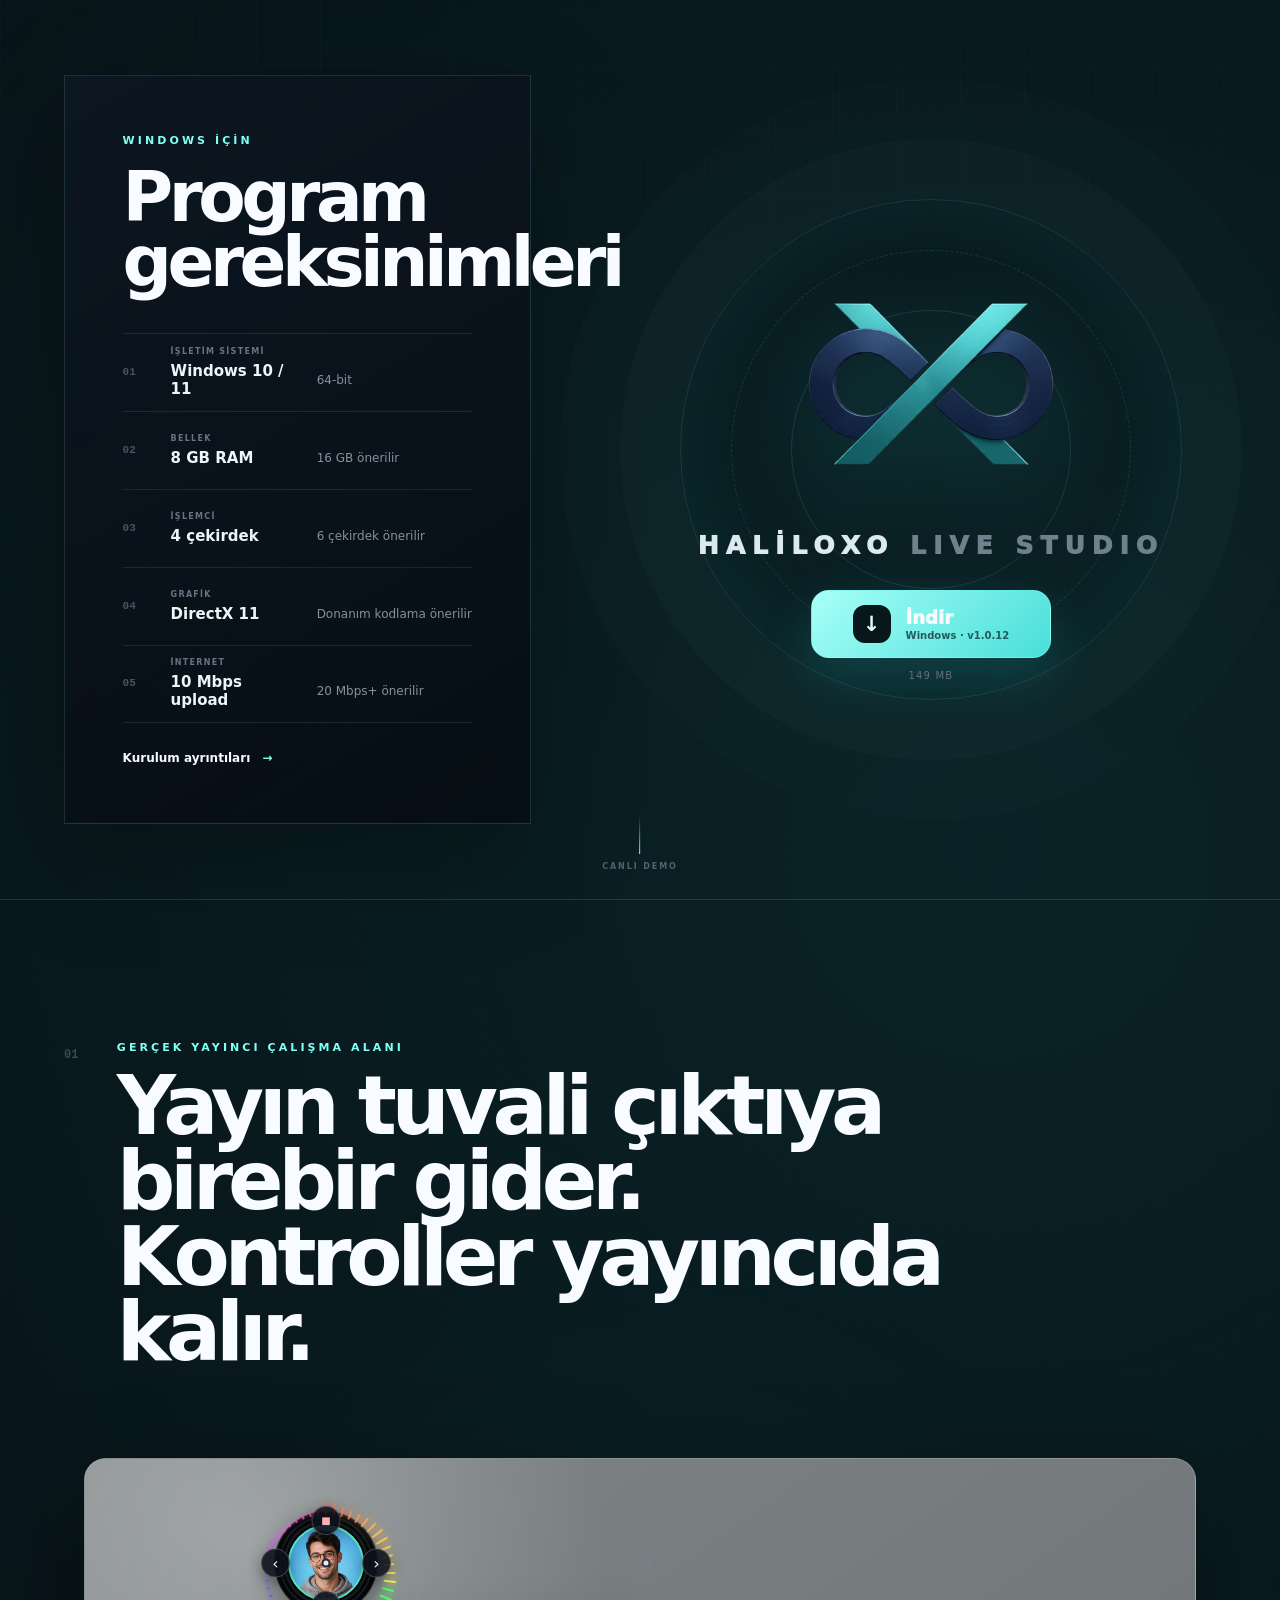
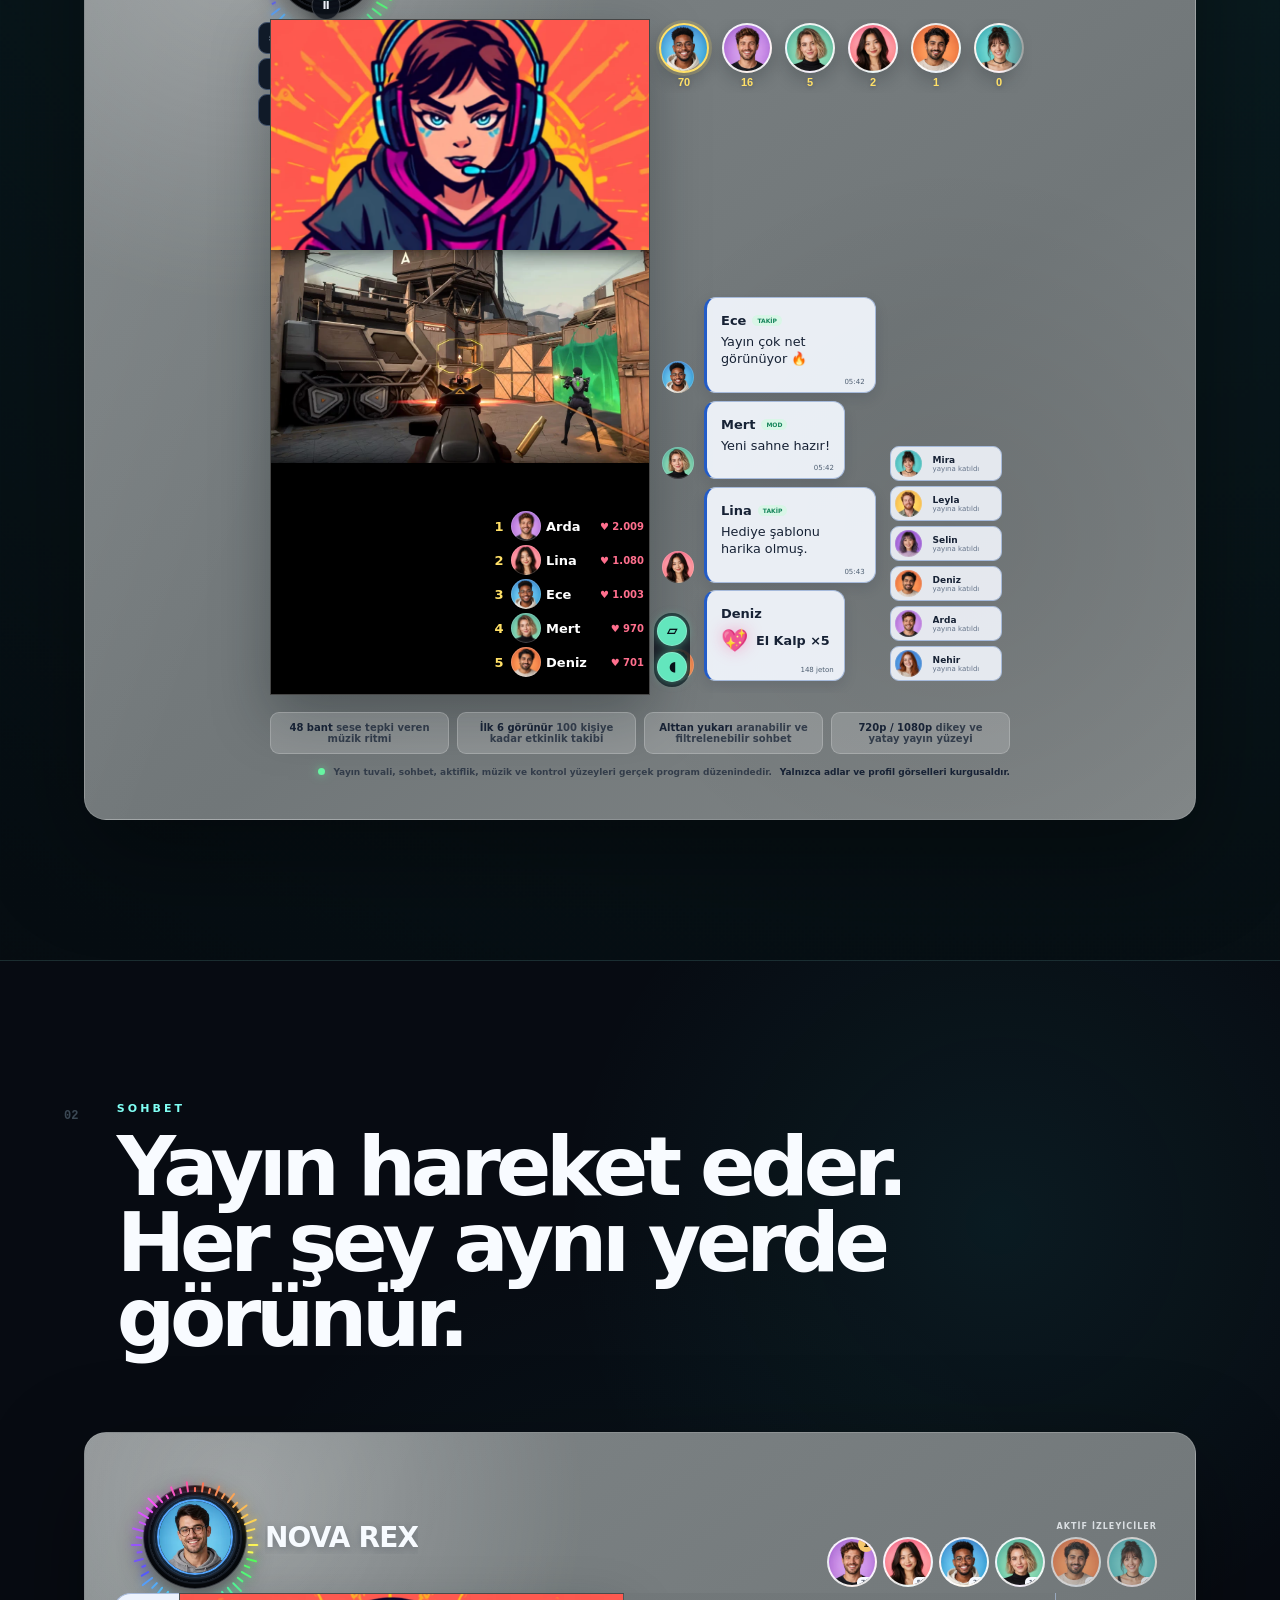
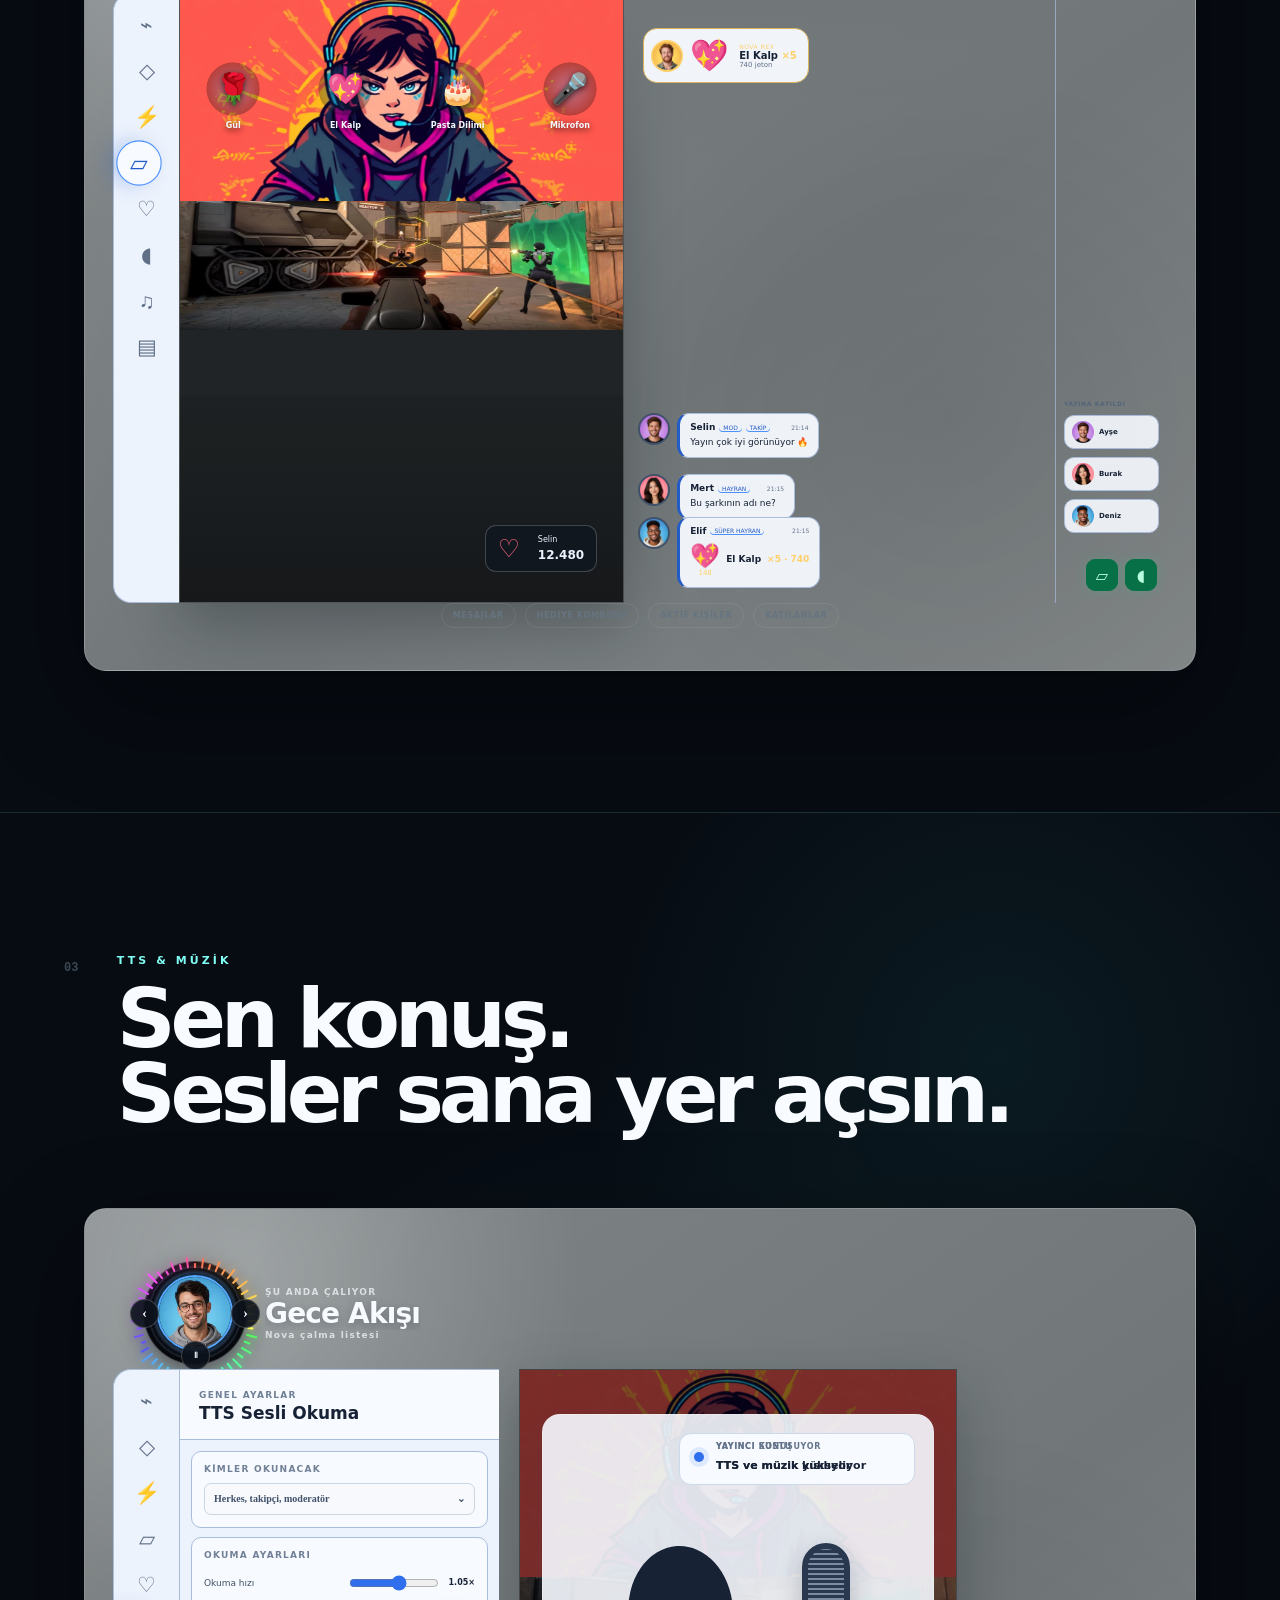
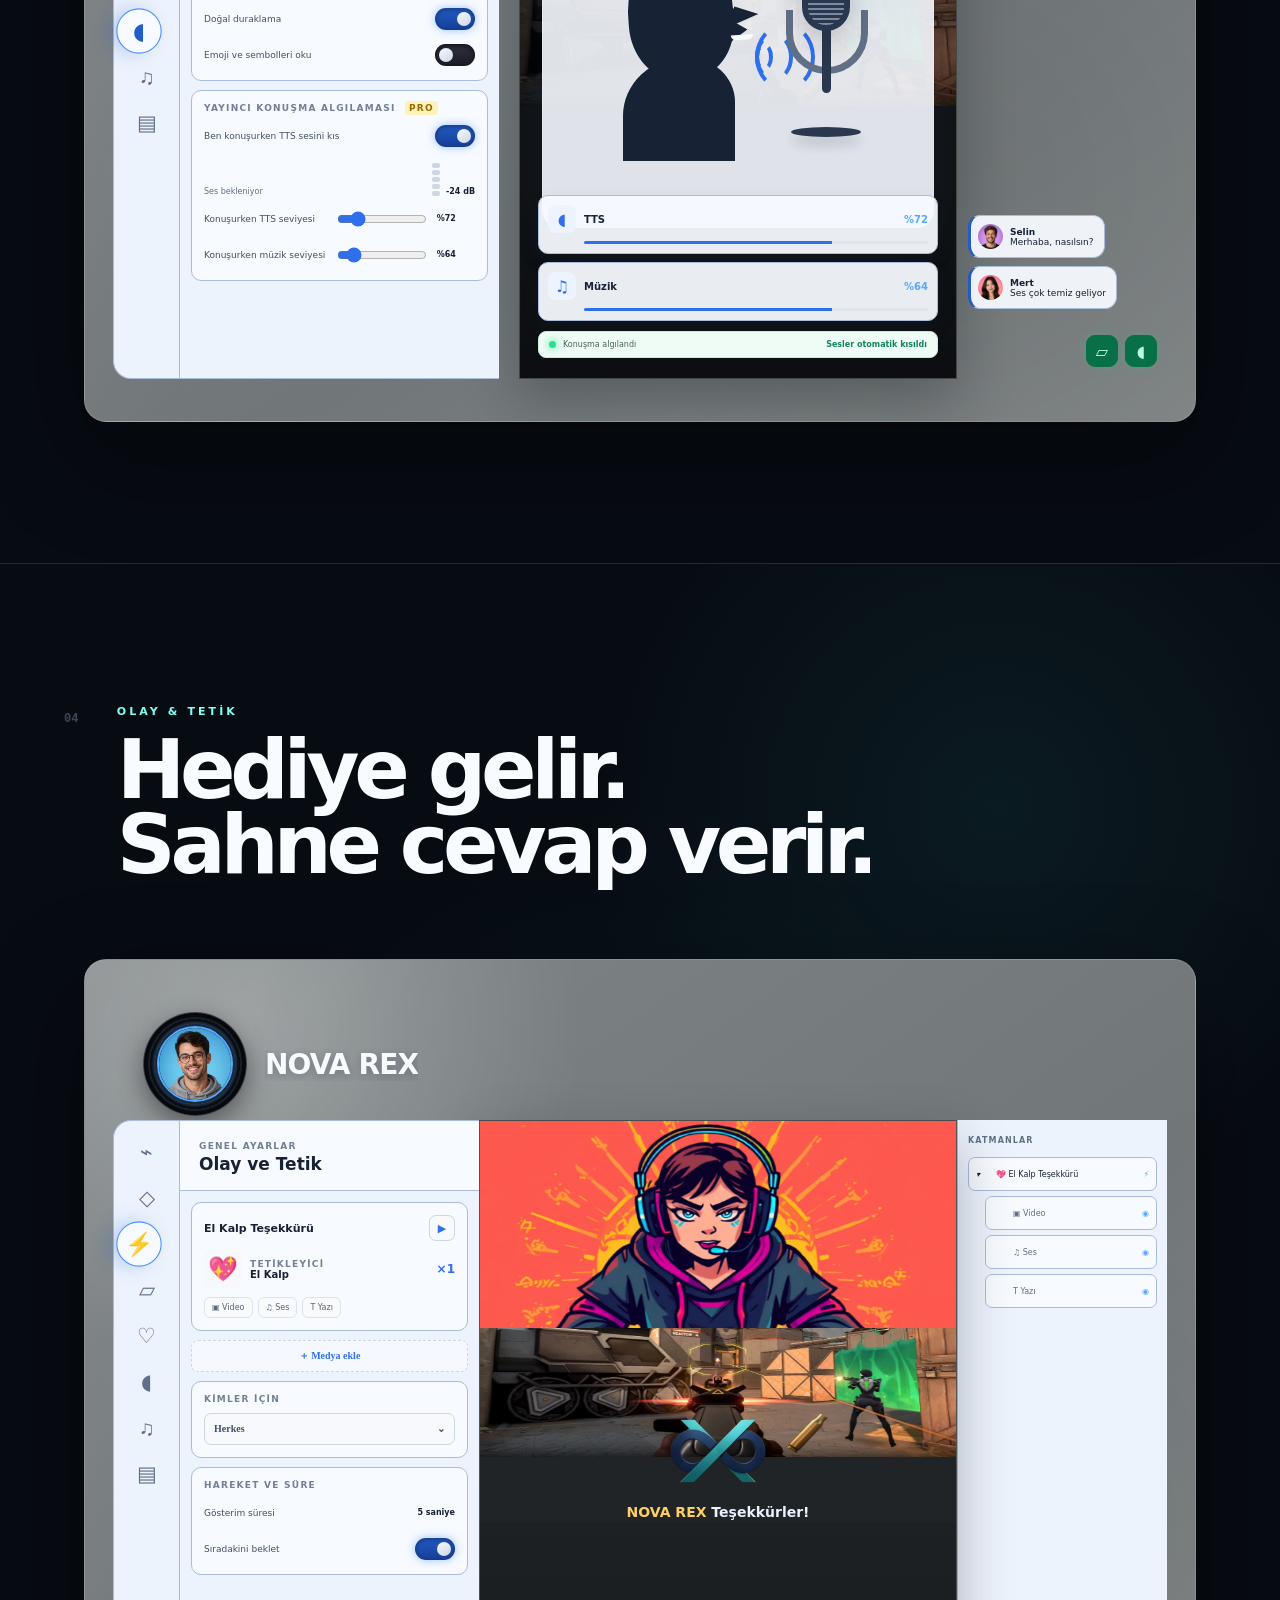
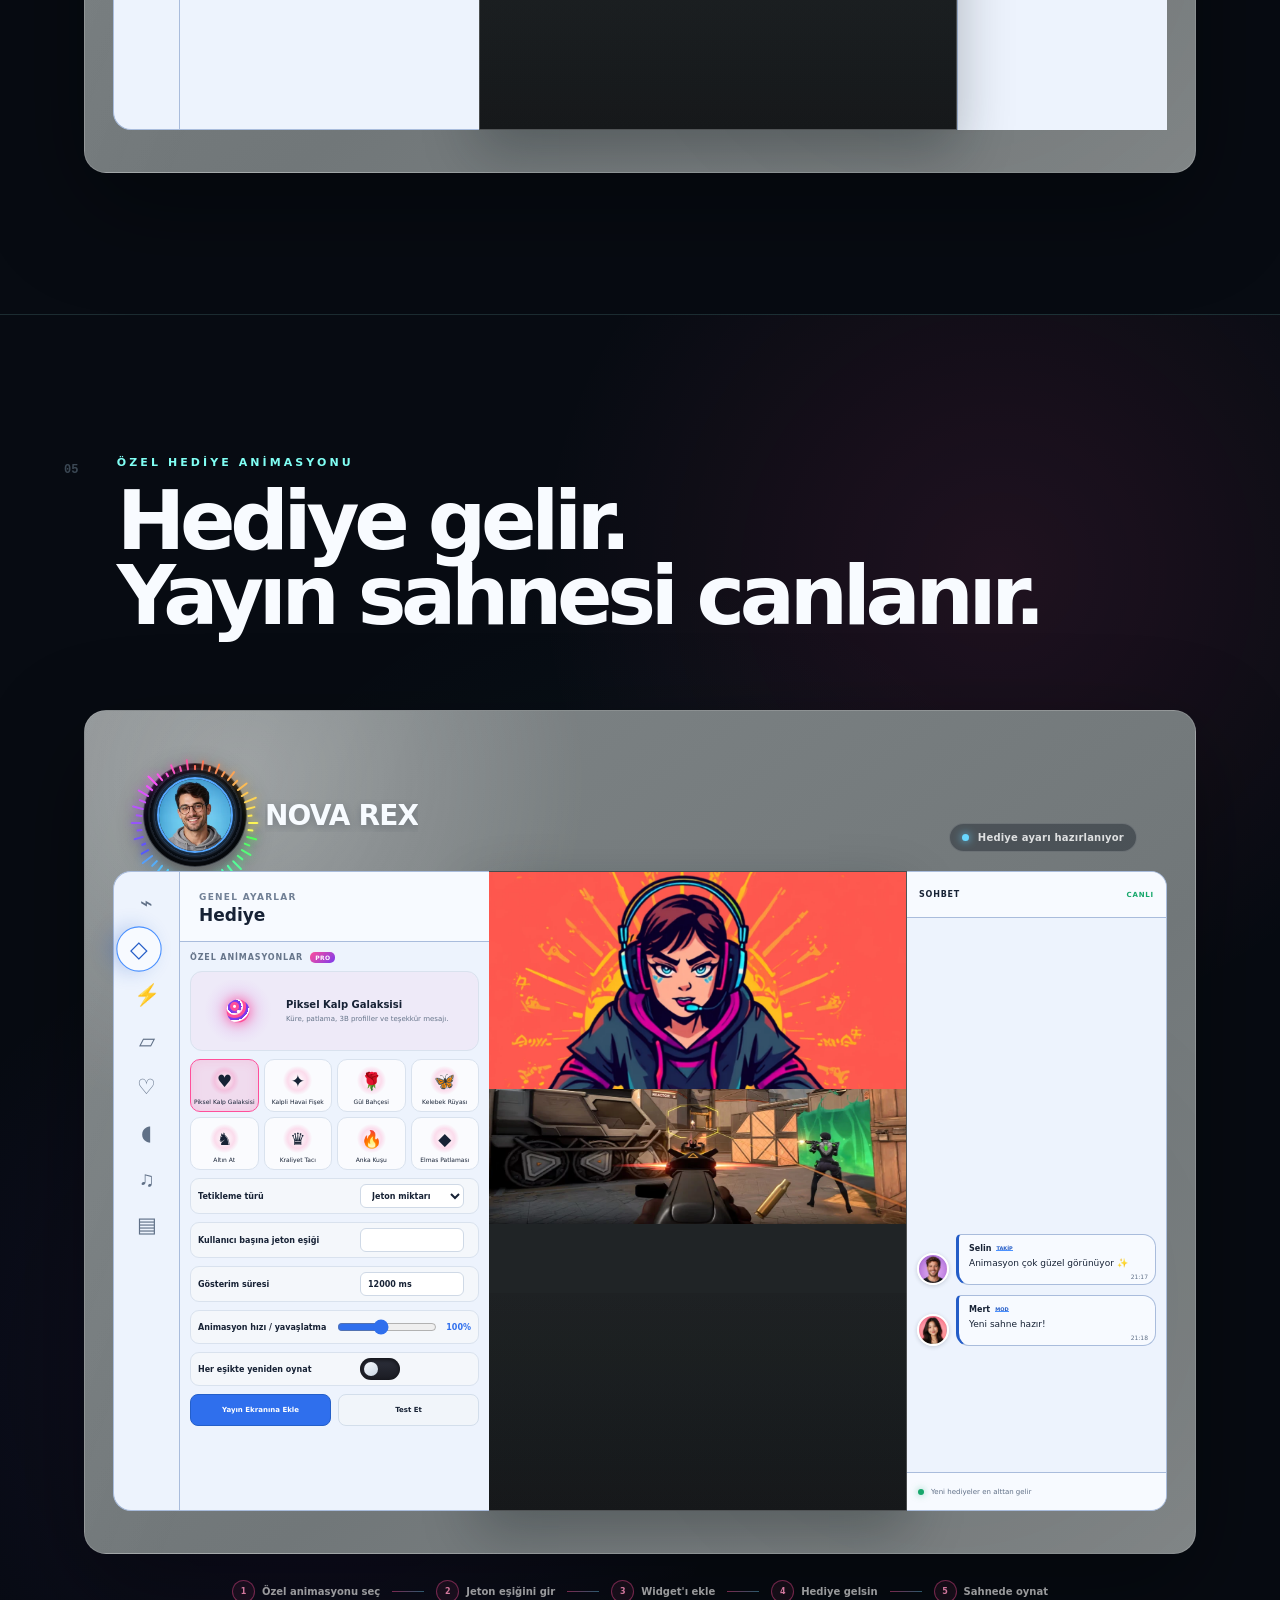
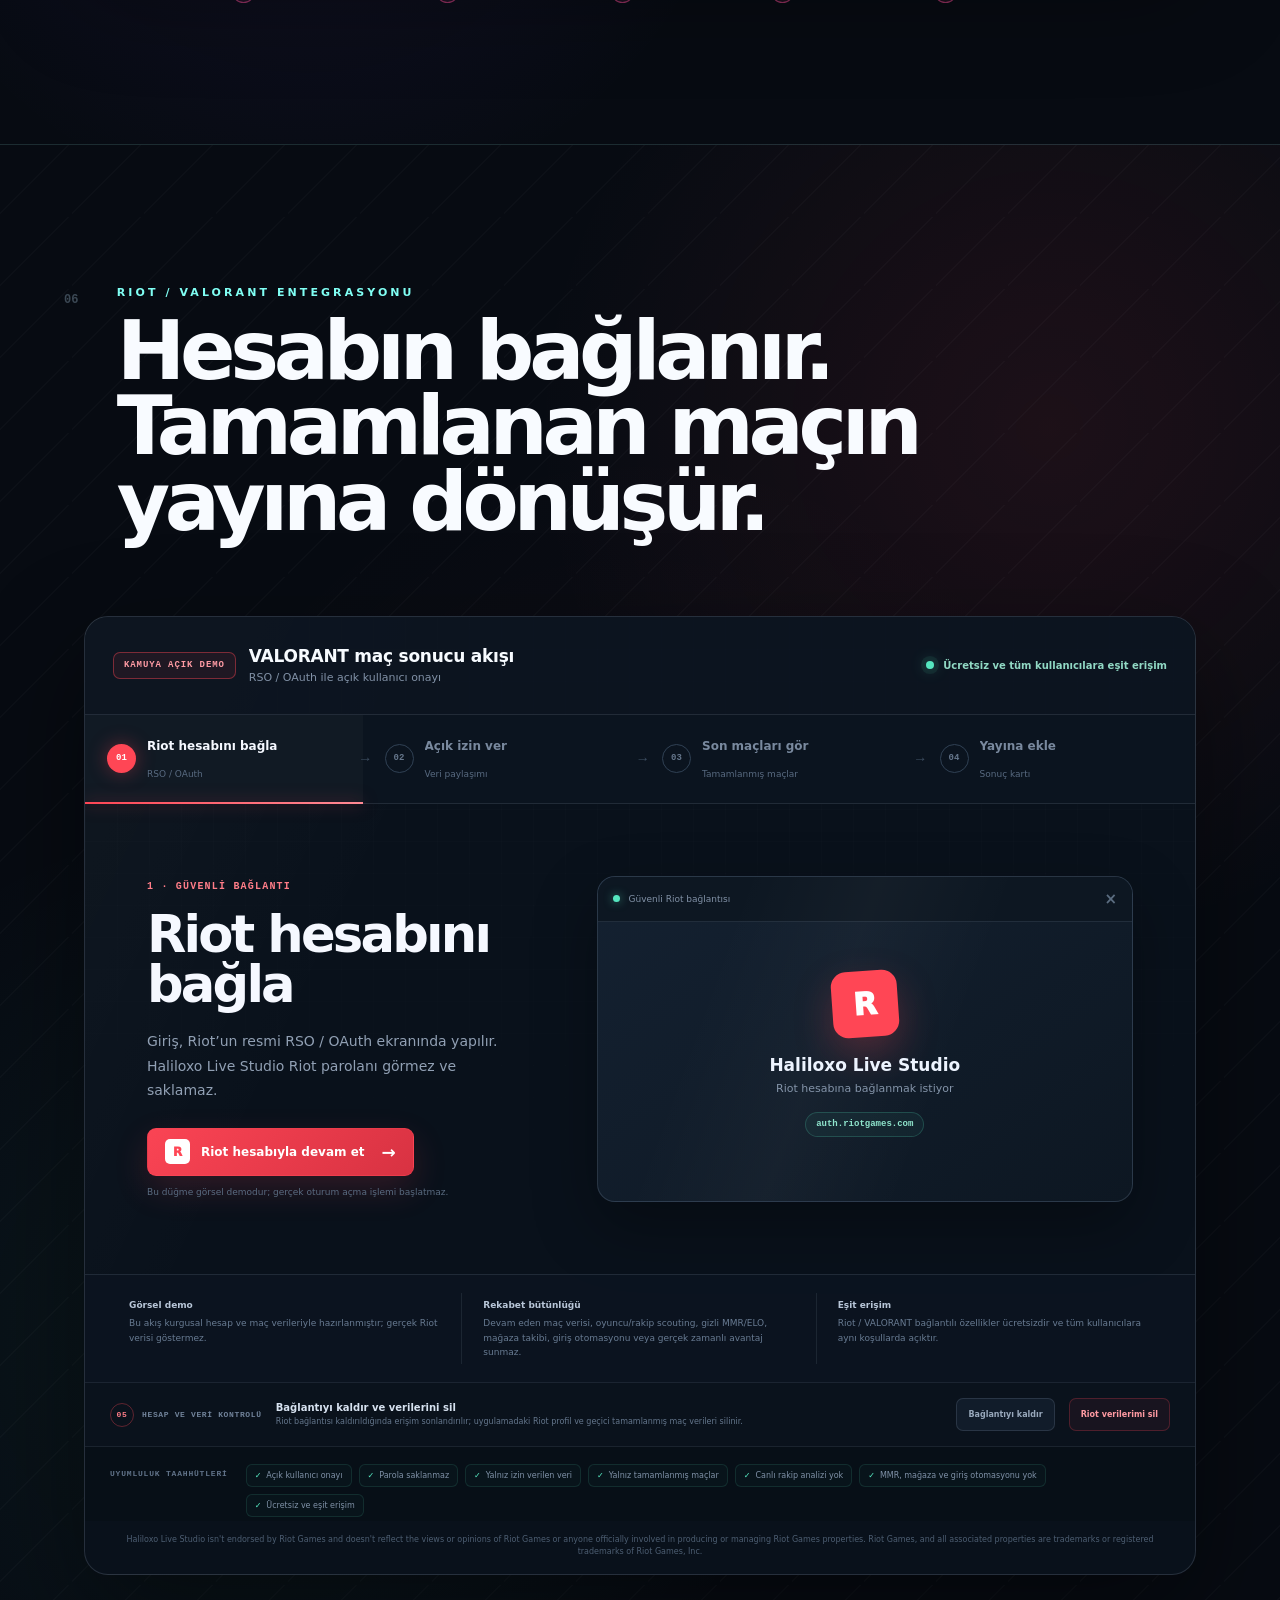
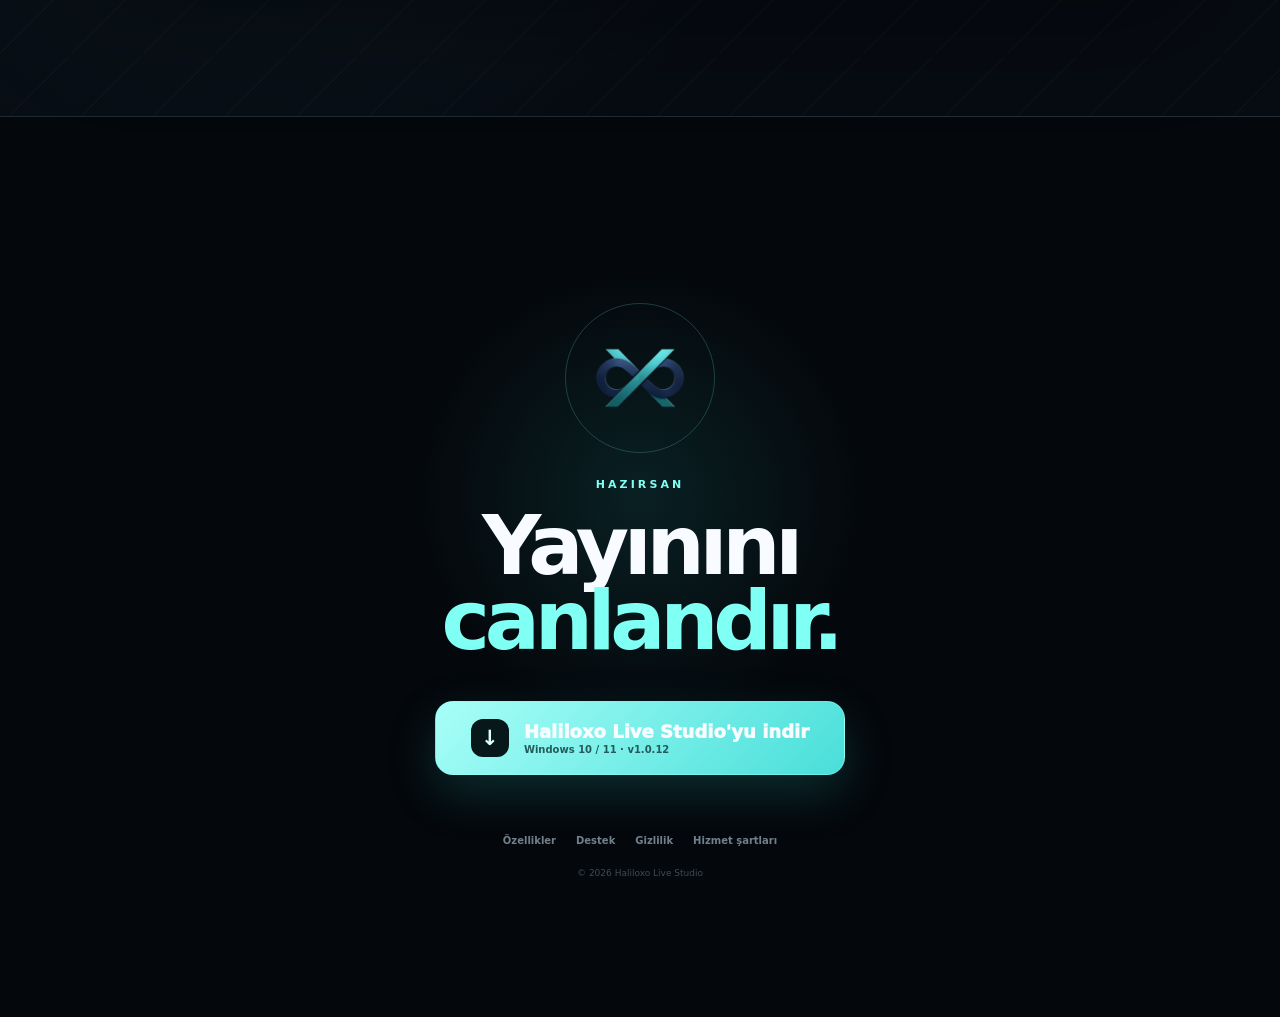
==== commit 8b9359ac: "Use branded download link" ====
--- a/index.html
+++ b/index.html
@@ -58,7 +58,7 @@
         "@id": "https://haliloxo.com/#software",
         "name": "Haliloxo Live Studio",
         "url": "https://haliloxo.com/",
-        "downloadUrl": "https://github.com/haliloxox/haliloxostudio/releases/download/v1.0.12/Haliloxo-Live-Studio-Setup-1.0.12.exe",
+        "downloadUrl": "https://haliloxo.com/indir",
         "softwareVersion": "1.0.12",
         "operatingSystem": "Windows 10, Windows 11",
         "applicationCategory": "MultimediaApplication",
@@ -118,7 +118,7 @@
           <div class="brand-download__halo" aria-hidden="true"></div>
           <img class="hero-logo" src="/assets/oxo-logo-512.png" width="320" height="320" alt="Haliloxo Live Studio">
           <p>HALİLOXO <span>LIVE STUDIO</span></p>
-          <a class="visual-download" data-download-link href="https://github.com/haliloxox/haliloxostudio/releases/download/v1.0.12/Haliloxo-Live-Studio-Setup-1.0.12.exe">
+          <a class="visual-download" data-download-link href="/indir">
             <span class="visual-download__icon" aria-hidden="true">↓</span>
             <span><strong>İndir</strong><small>Windows · <b data-version>v1.0.12</b></small></span>
           </a>
@@ -737,7 +737,7 @@
       <div class="visual-final__mark"><img src="/assets/oxo-logo-512.png" alt=""></div>
       <p>HAZIRSAN</p>
       <h2>Yayınını<br><span>canlandır.</span></h2>
-      <a class="visual-download visual-download--large" data-download-link href="https://github.com/haliloxox/haliloxostudio/releases/download/v1.0.12/Haliloxo-Live-Studio-Setup-1.0.12.exe">
+      <a class="visual-download visual-download--large" data-download-link href="/indir">
         <span class="visual-download__icon" aria-hidden="true">↓</span>
         <span><strong>Haliloxo Live Studio'yu indir</strong><small>Windows 10 / 11 · <b data-version>v1.0.12</b></small></span>
       </a>
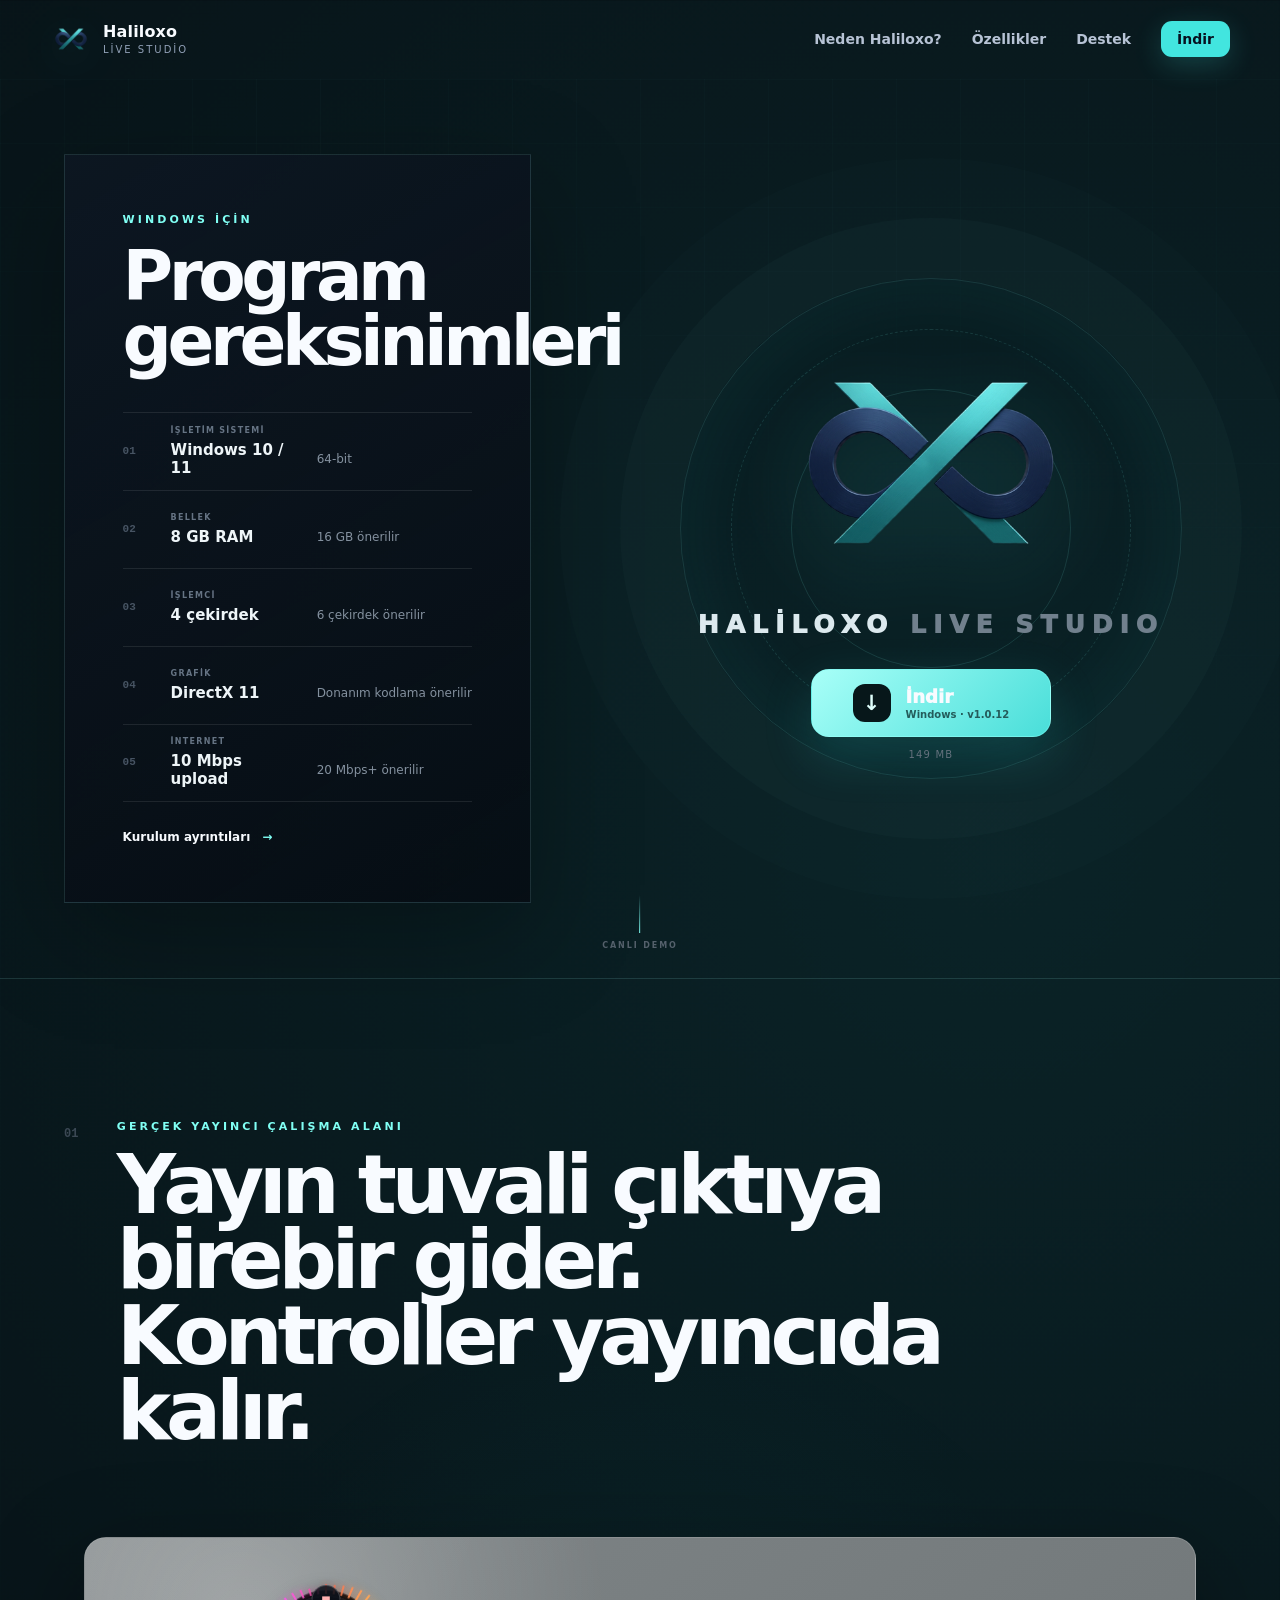
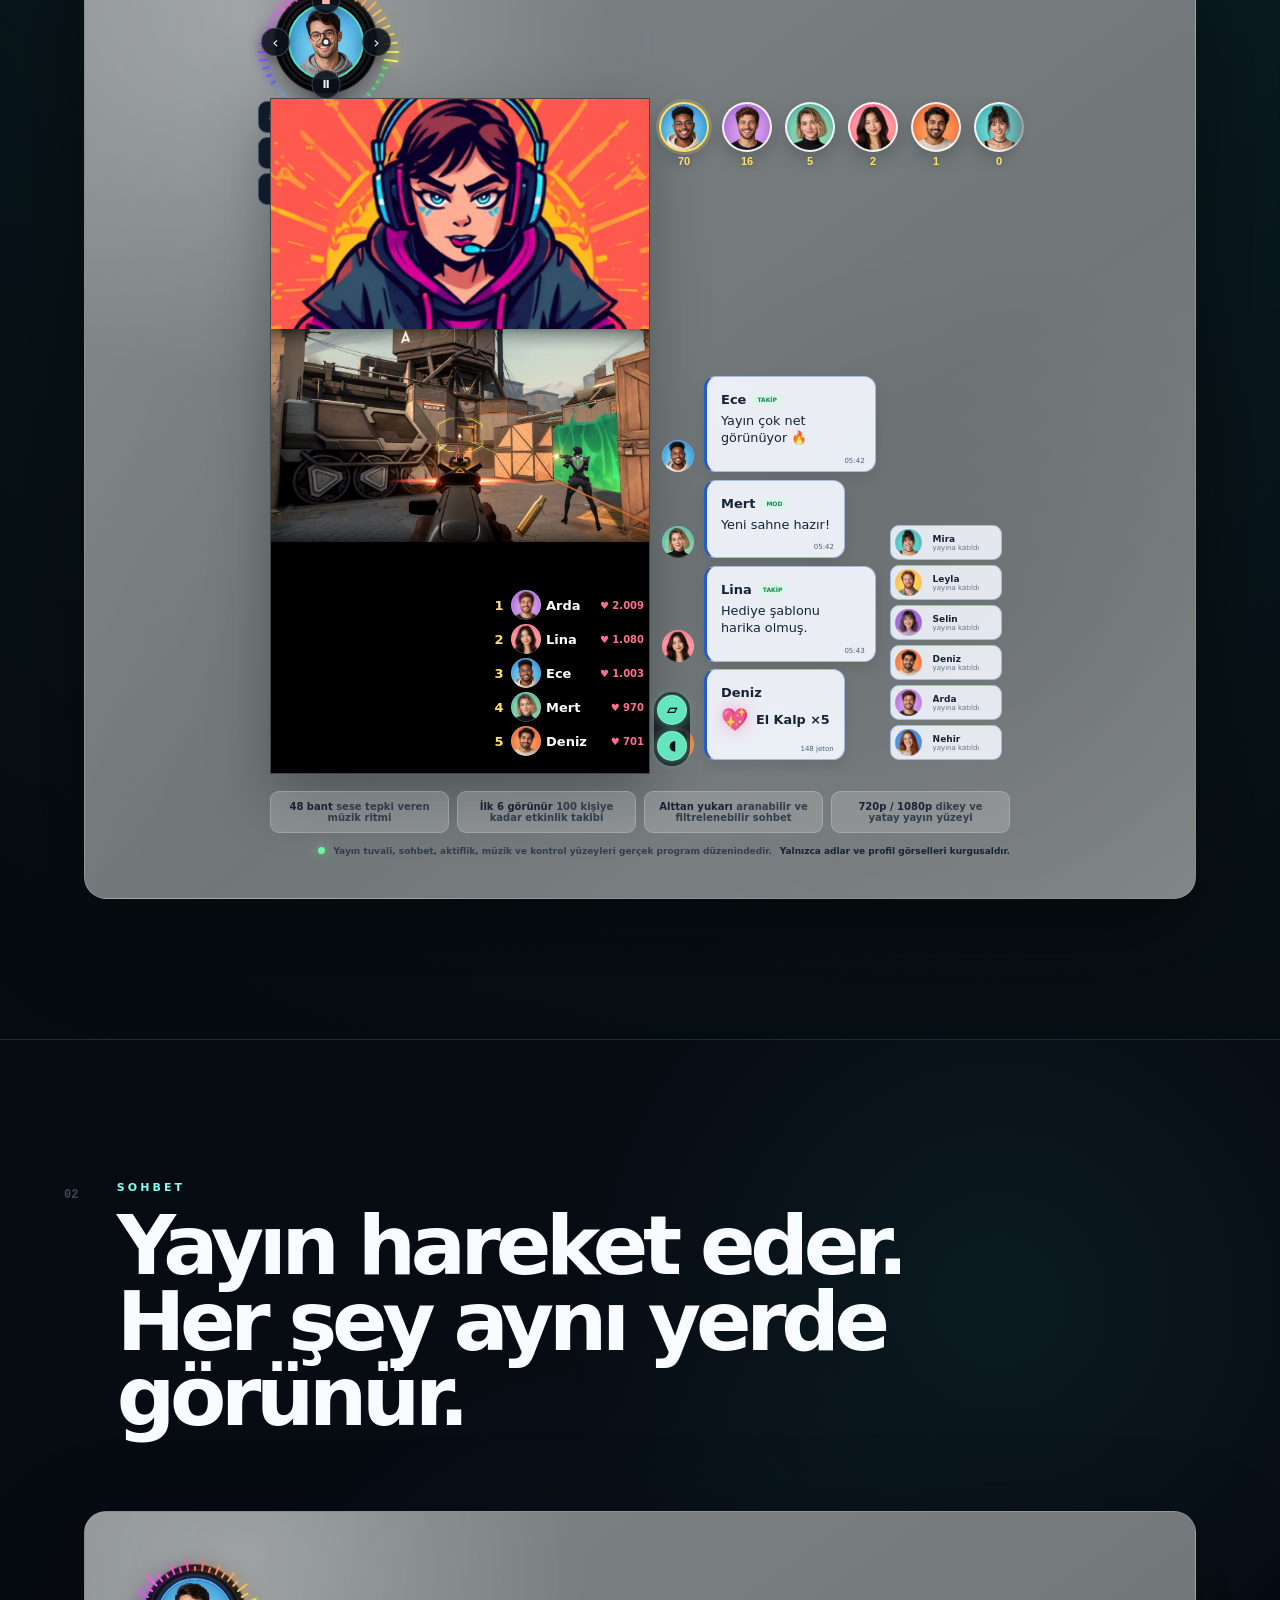
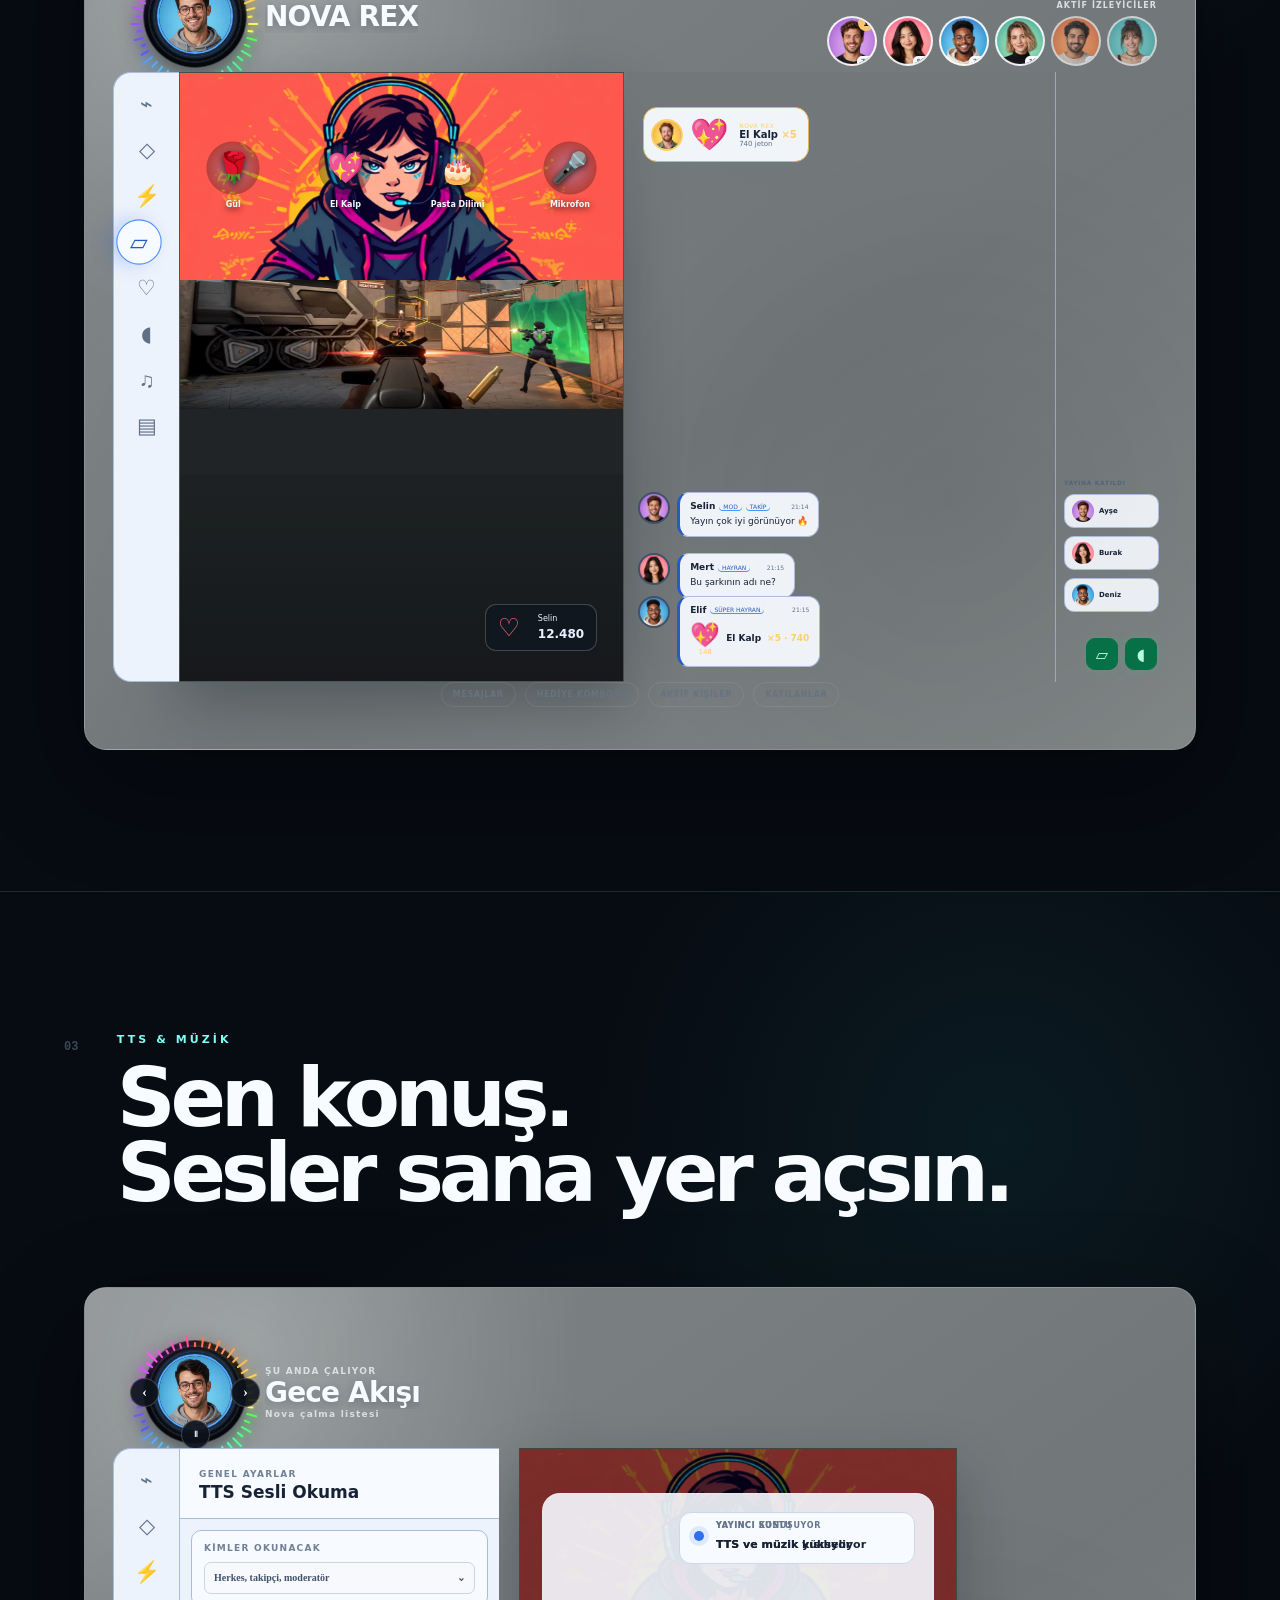
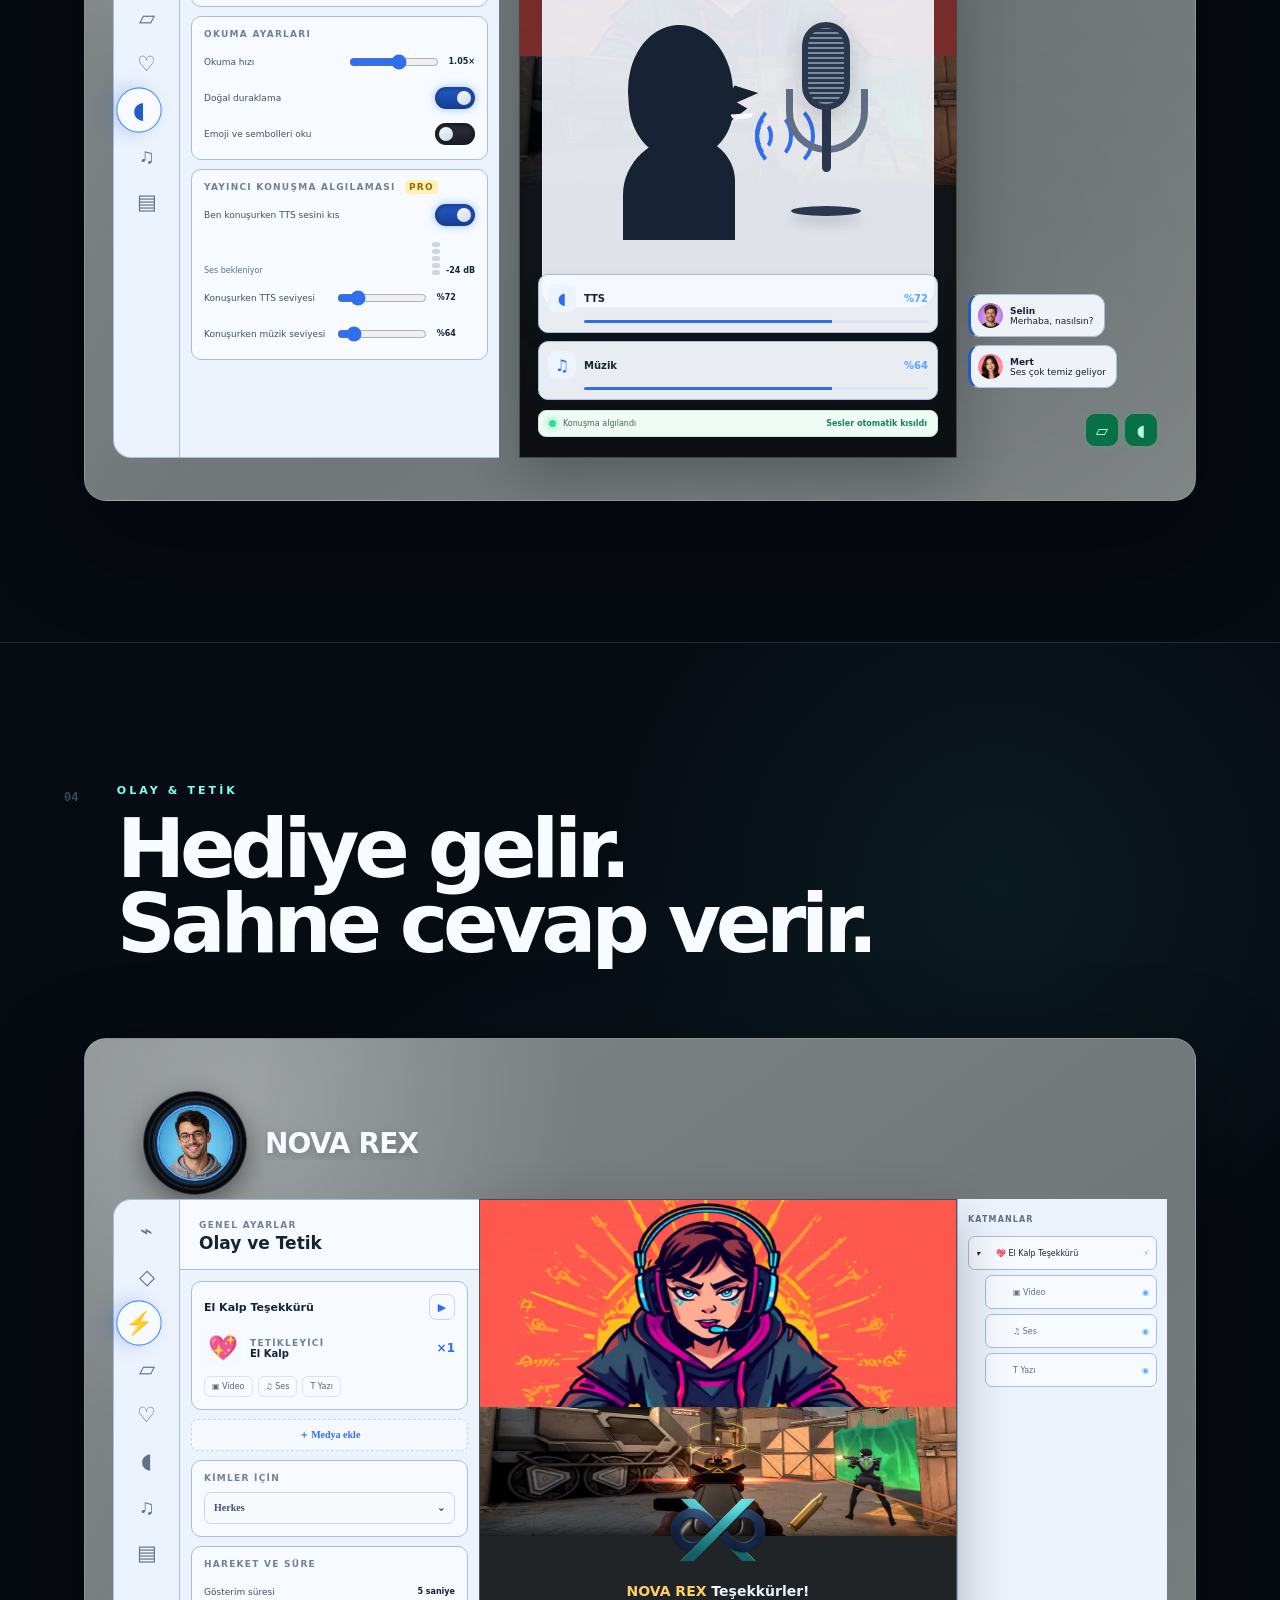
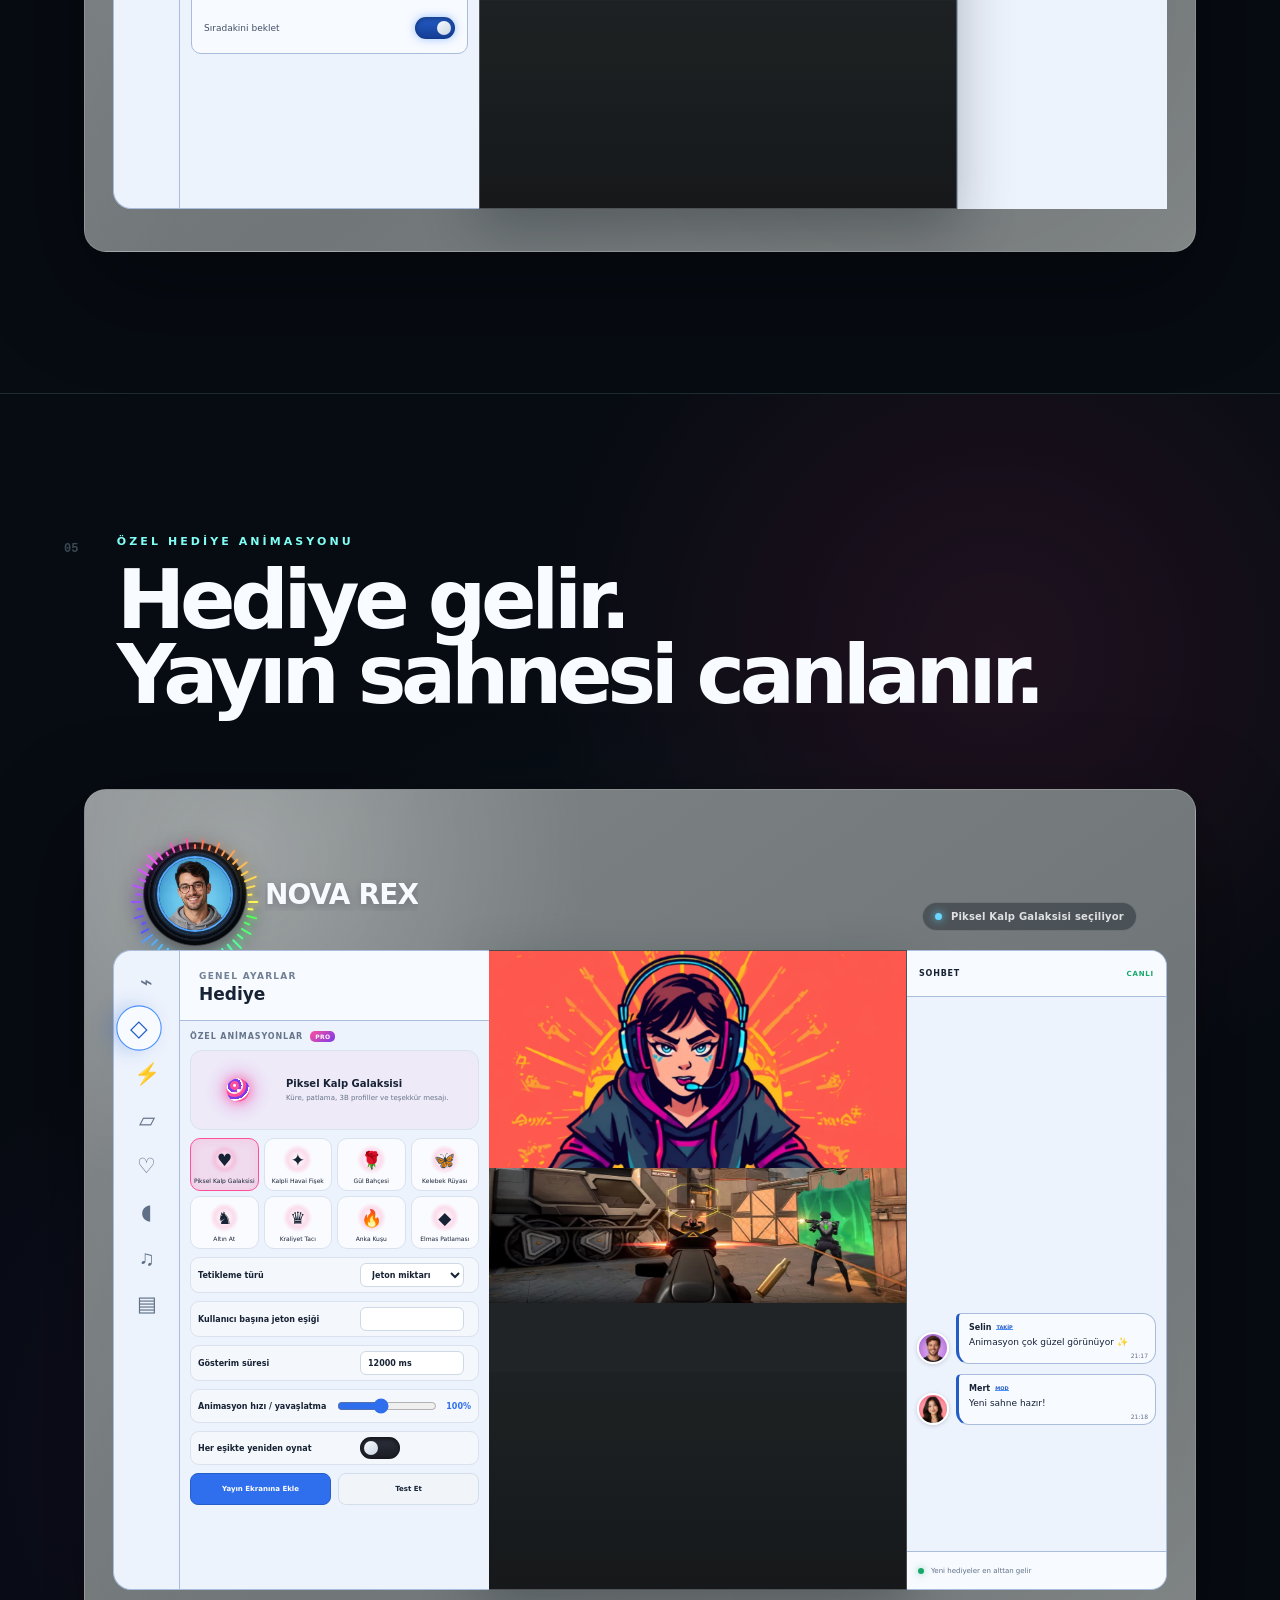
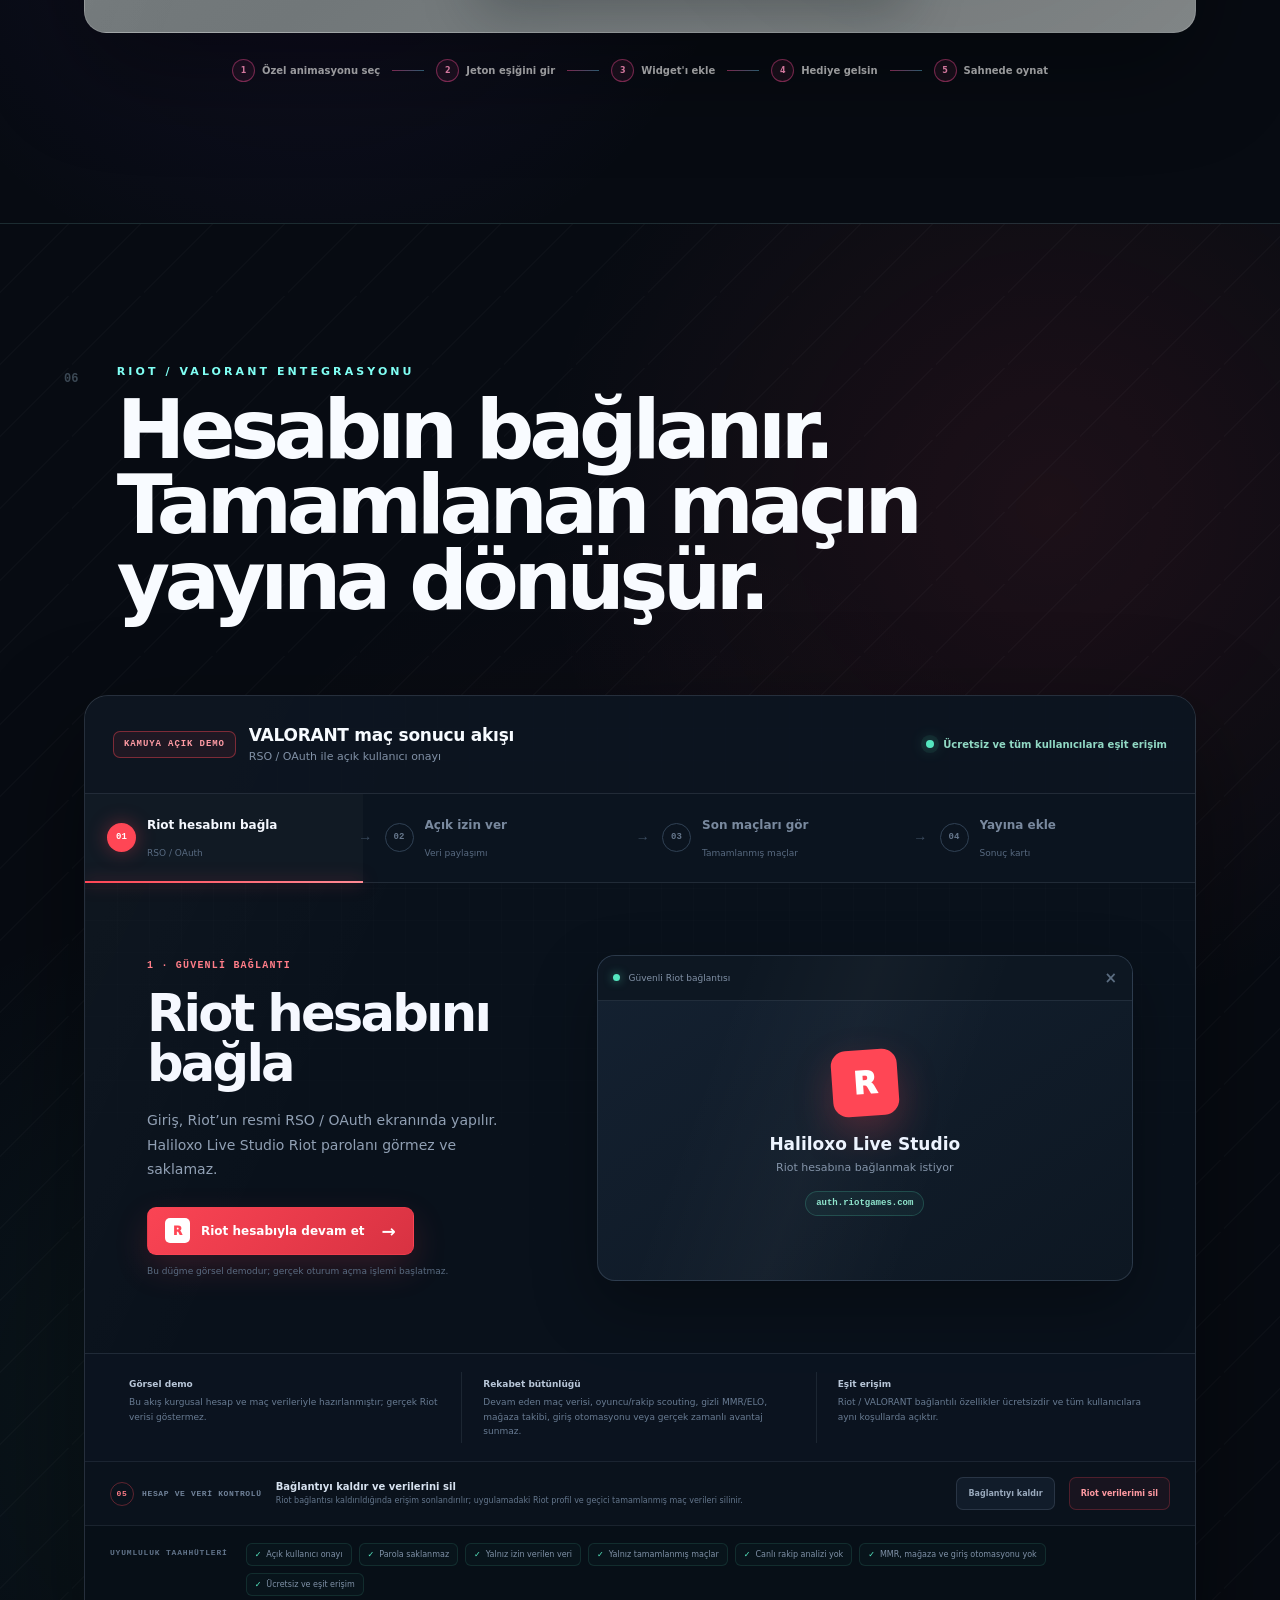
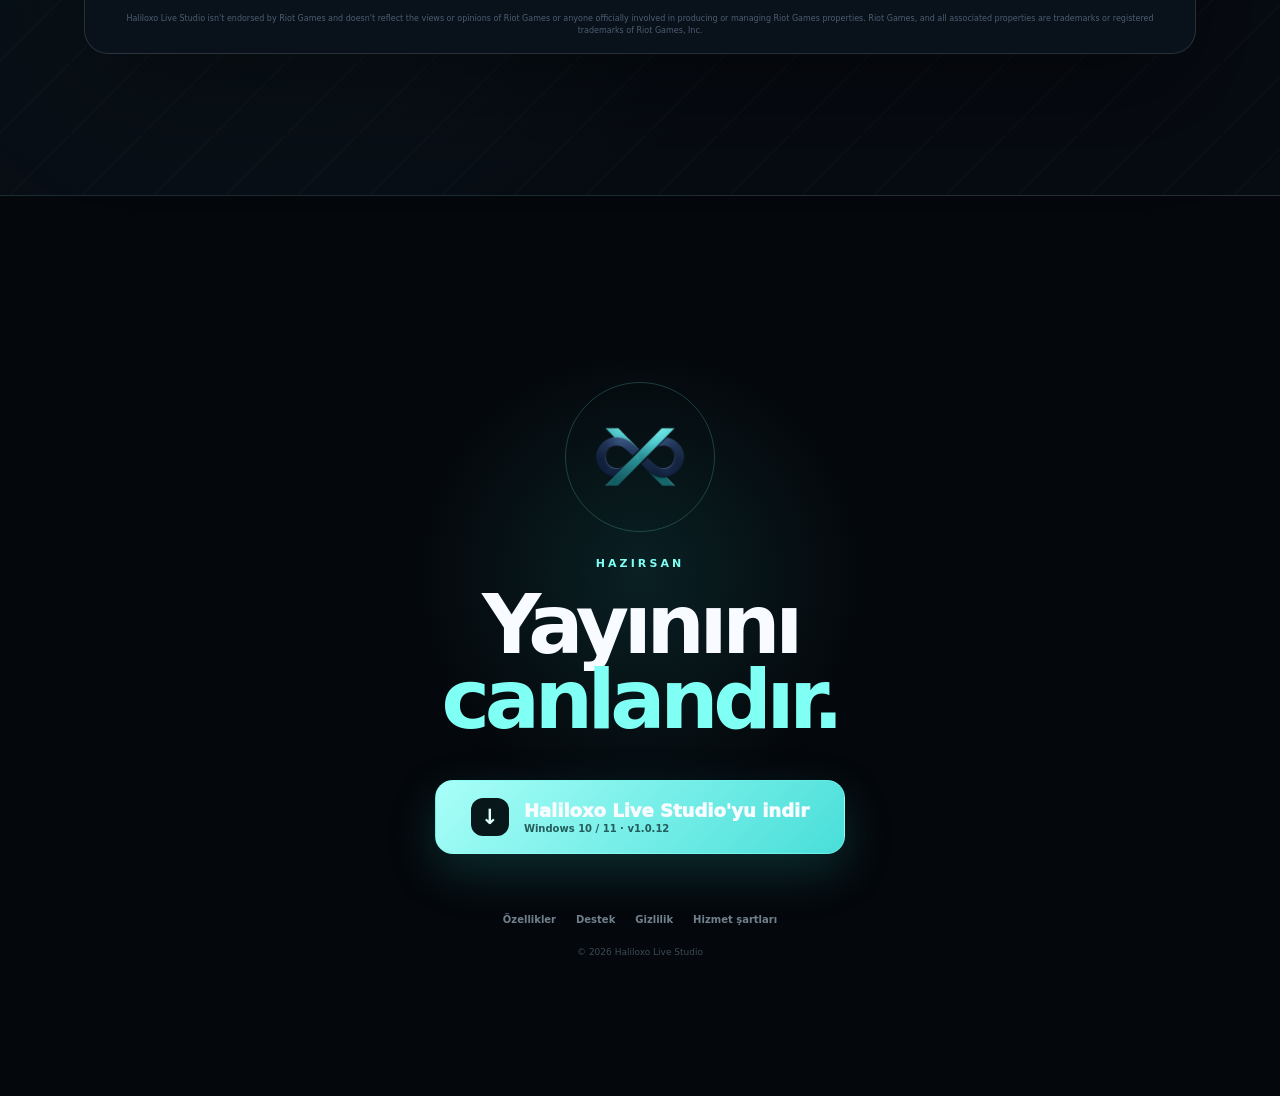
==== commit bb5c02cb: "Fix home navigation" ====
--- a/index.html
+++ b/index.html
@@ -81,6 +81,24 @@
 <body class="visual-home">
   <a class="skip-link" href="#main">İçeriğe geç</a>
 
+  <header class="site-header" data-header>
+    <div class="shell header-inner">
+      <a class="brand" href="/" aria-label="Haliloxo Live Studio ana sayfa">
+        <img src="/assets/oxo-logo-192.png" width="42" height="42" alt="">
+        <span class="brand-copy"><strong>Haliloxo</strong><small>Live Studio</small></span>
+      </a>
+      <button class="nav-toggle" type="button" aria-expanded="false" aria-controls="main-nav" data-nav-toggle>
+        <span></span><span></span><span></span><span class="sr-only">Menüyü aç</span>
+      </button>
+      <nav class="main-nav" id="main-nav" aria-label="Ana menü" data-nav>
+        <a href="/#neden">Neden Haliloxo?</a>
+        <a href="/ozellikler/">Özellikler</a>
+        <a href="/destek/">Destek</a>
+        <a class="nav-download" href="/indir/">İndir</a>
+      </nav>
+    </div>
+  </header>
+
   <main id="main">
     <section class="visual-hero" aria-labelledby="hero-title">
       <div class="visual-hero__grid">
@@ -118,7 +136,7 @@
           <div class="brand-download__halo" aria-hidden="true"></div>
           <img class="hero-logo" src="/assets/oxo-logo-512.png" width="320" height="320" alt="Haliloxo Live Studio">
           <p>HALİLOXO <span>LIVE STUDIO</span></p>
-          <a class="visual-download" data-download-link href="/indir">
+          <a class="visual-download" href="/indir/">
             <span class="visual-download__icon" aria-hidden="true">↓</span>
             <span><strong>İndir</strong><small>Windows · <b data-version>v1.0.12</b></small></span>
           </a>
@@ -129,7 +147,7 @@
       <div class="scroll-cue" aria-hidden="true"><span></span>CANLI DEMO</div>
     </section>
 
-    <section class="visual-story connect-story real-studio-story" aria-labelledby="connect-title">
+    <section class="visual-story connect-story real-studio-story" id="neden" aria-labelledby="connect-title">
       <header class="visual-story__heading">
         <span>01</span>
         <div><p>GERÇEK YAYINCI ÇALIŞMA ALANI</p><h2 id="connect-title">Yayın tuvali çıktıya birebir gider.<br>Kontroller yayıncıda kalır.</h2></div>
@@ -737,7 +755,7 @@
       <div class="visual-final__mark"><img src="/assets/oxo-logo-512.png" alt=""></div>
       <p>HAZIRSAN</p>
       <h2>Yayınını<br><span>canlandır.</span></h2>
-      <a class="visual-download visual-download--large" data-download-link href="/indir">
+      <a class="visual-download visual-download--large" href="/indir/">
         <span class="visual-download__icon" aria-hidden="true">↓</span>
         <span><strong>Haliloxo Live Studio'yu indir</strong><small>Windows 10 / 11 · <b data-version>v1.0.12</b></small></span>
       </a>
@@ -751,6 +769,6 @@
     </section>
   </main>
 
-  <script src="/site.js" defer></script>
+  <script src="/site.js?v=20260731-1" defer></script>
 </body>
 </html>
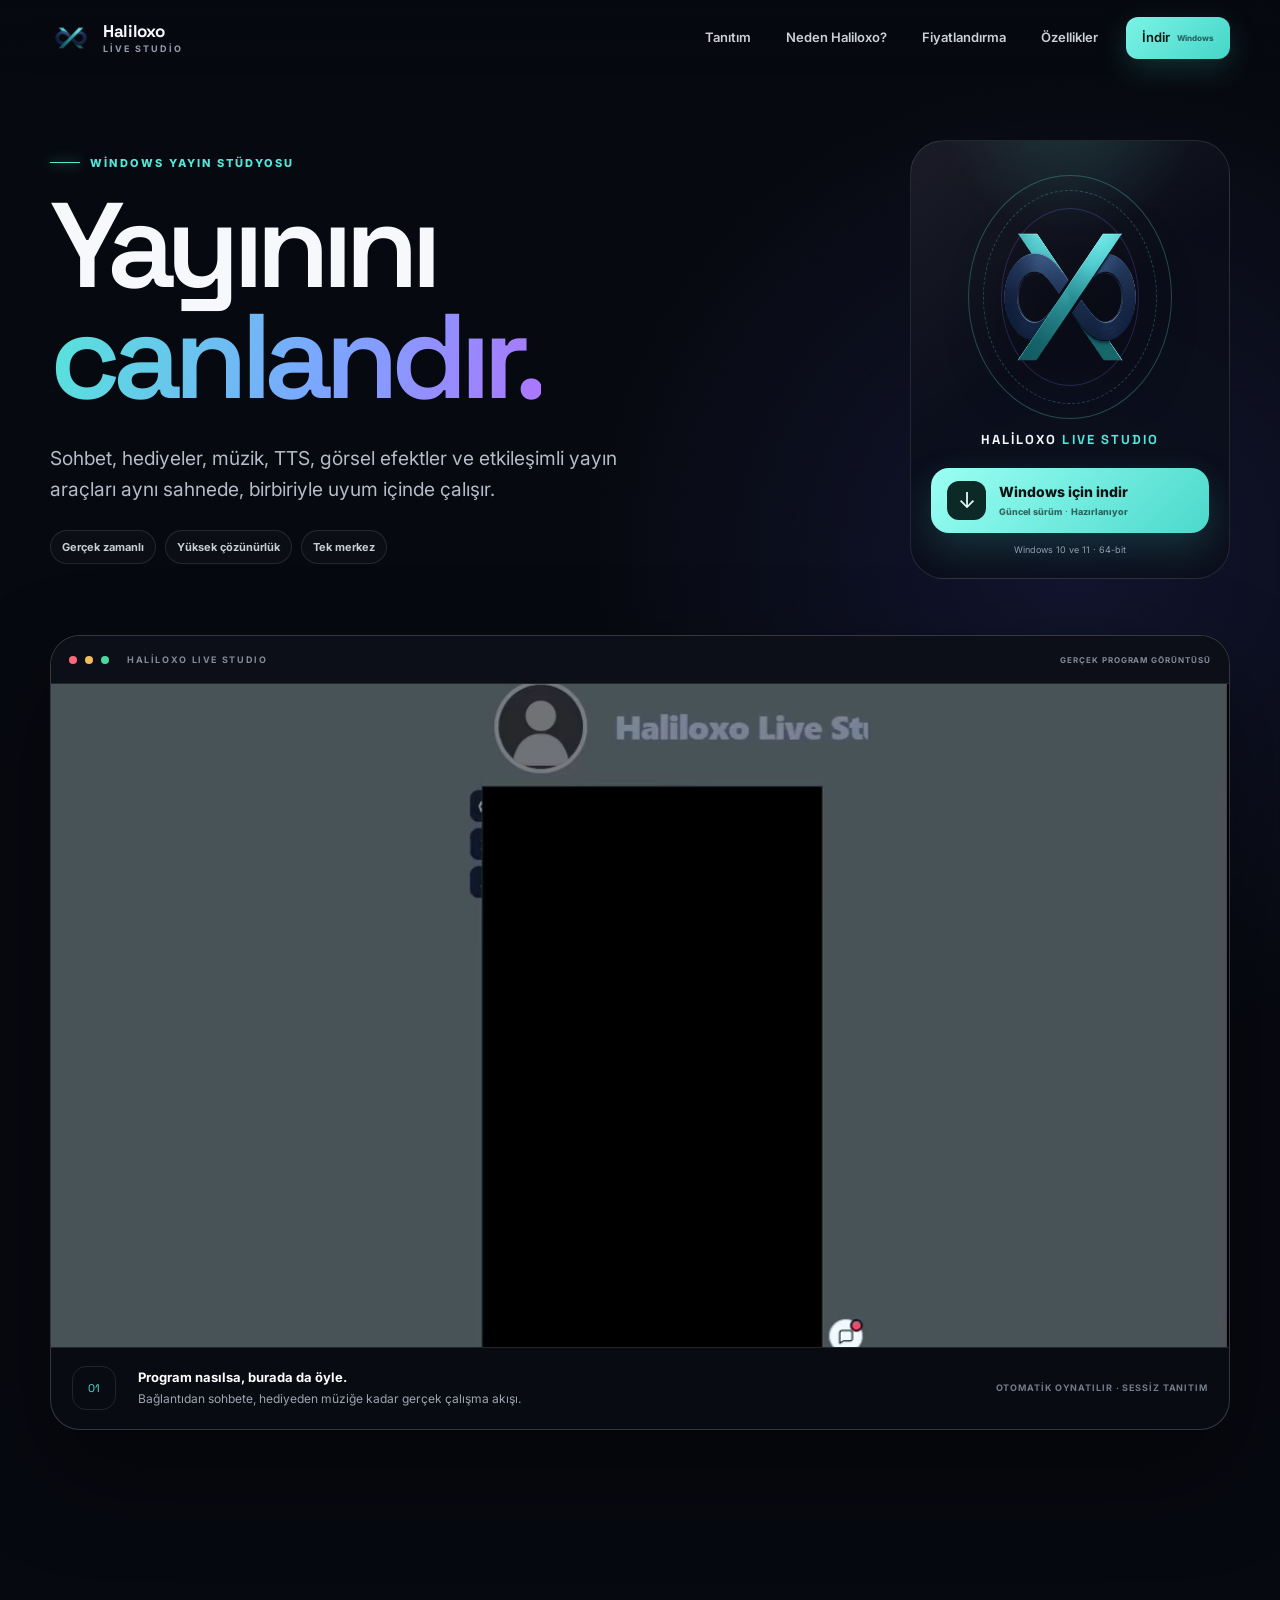
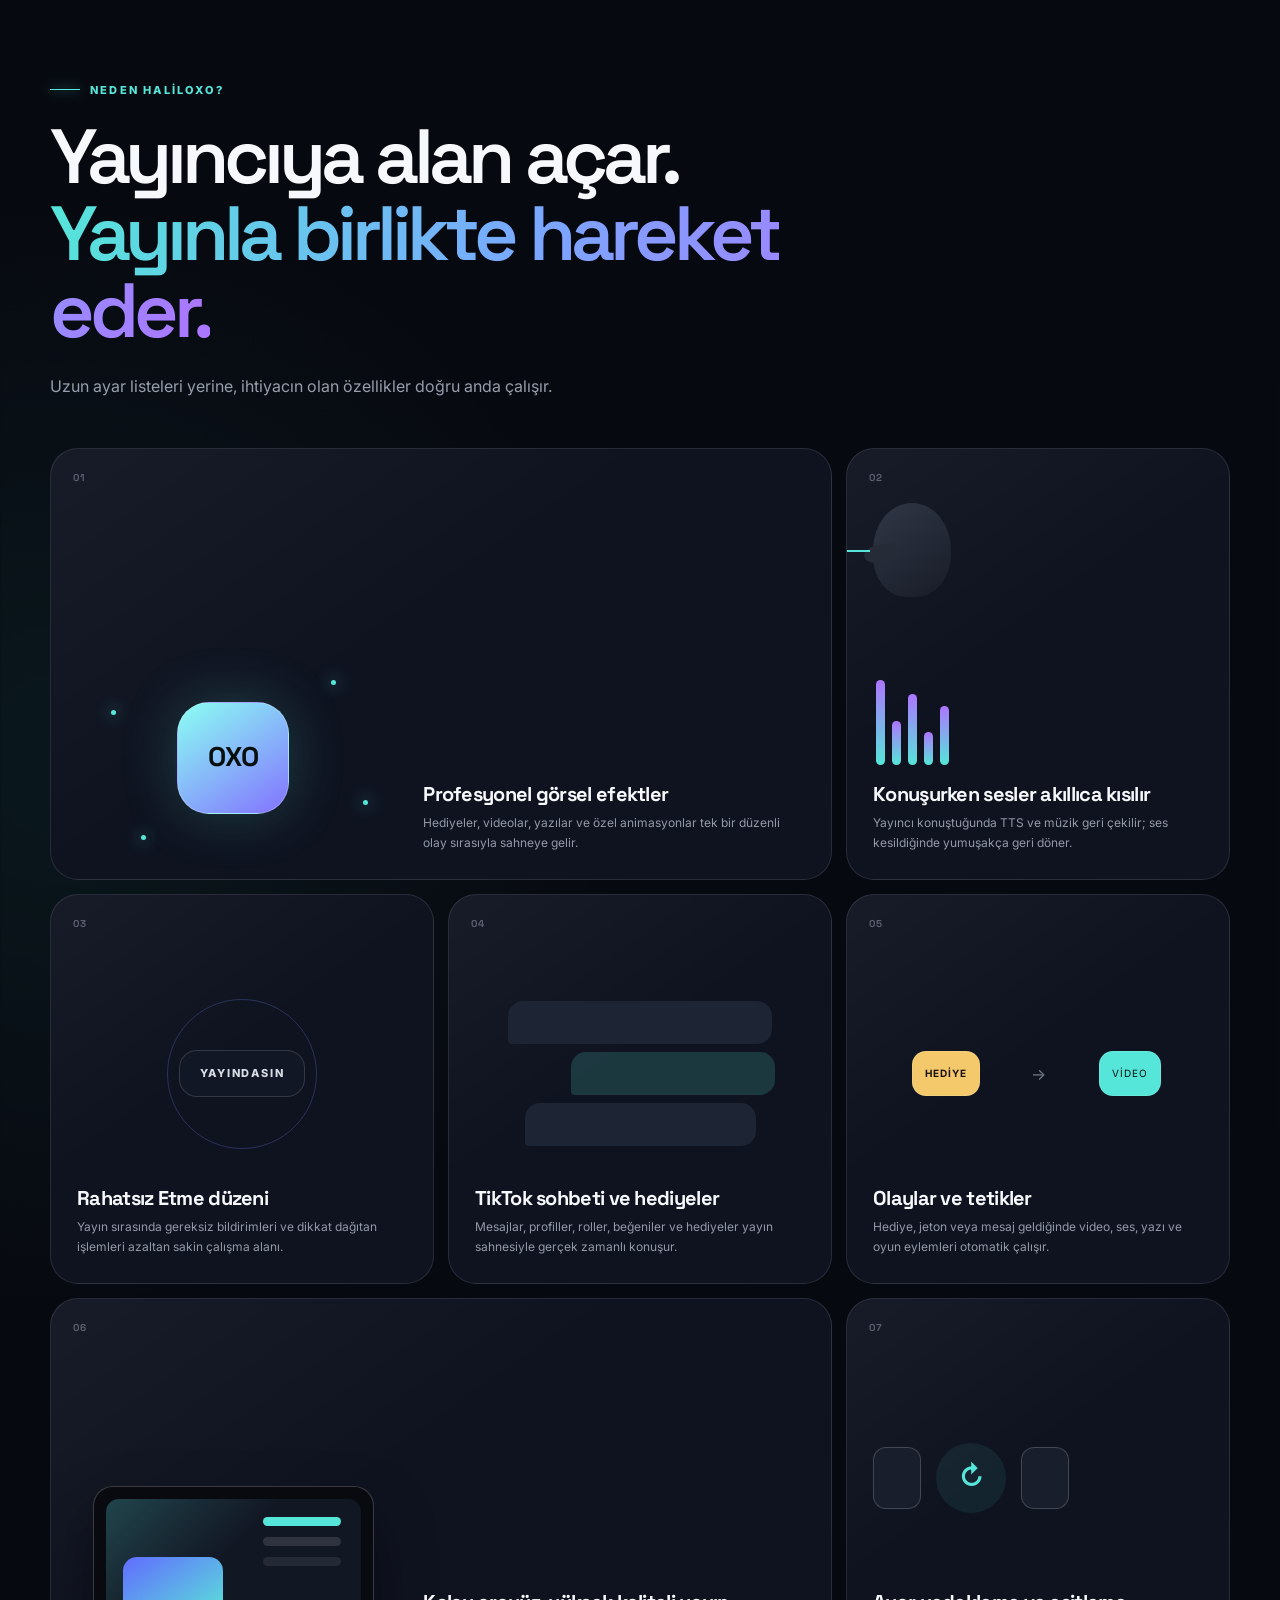
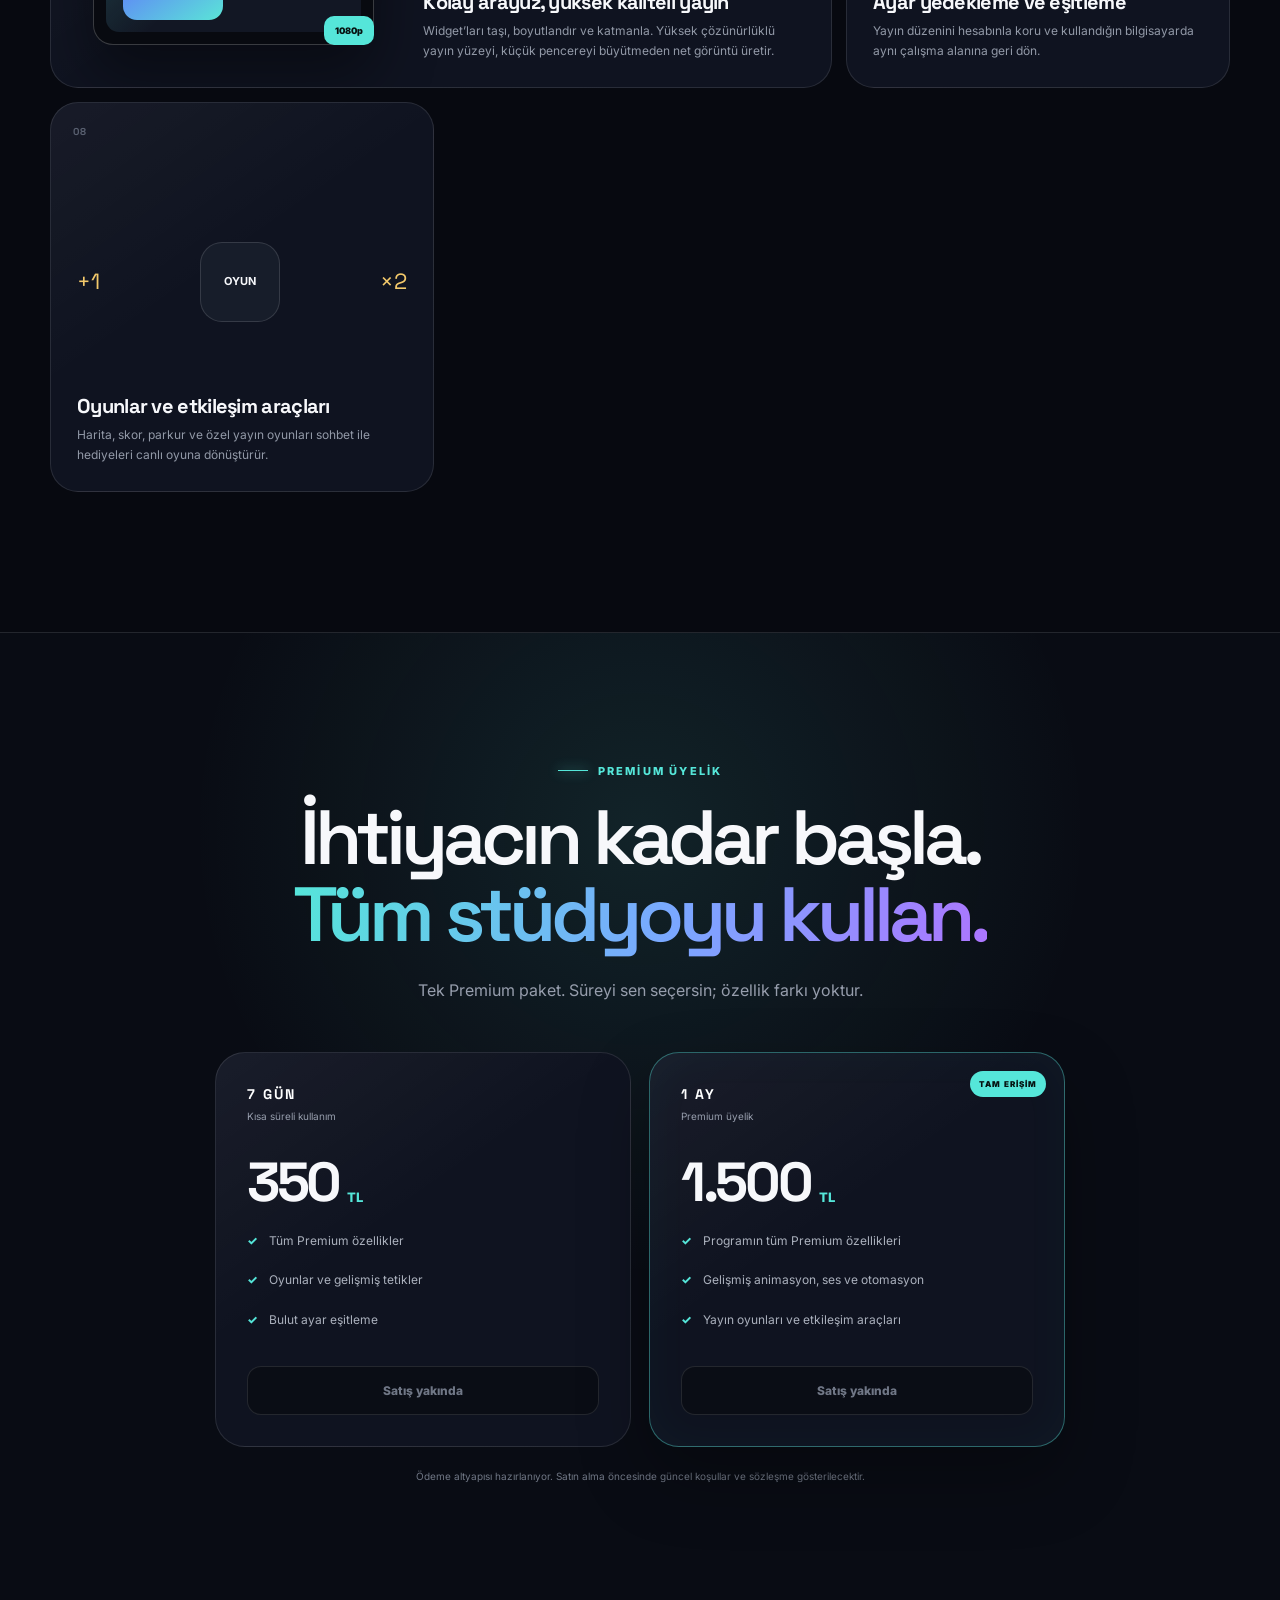
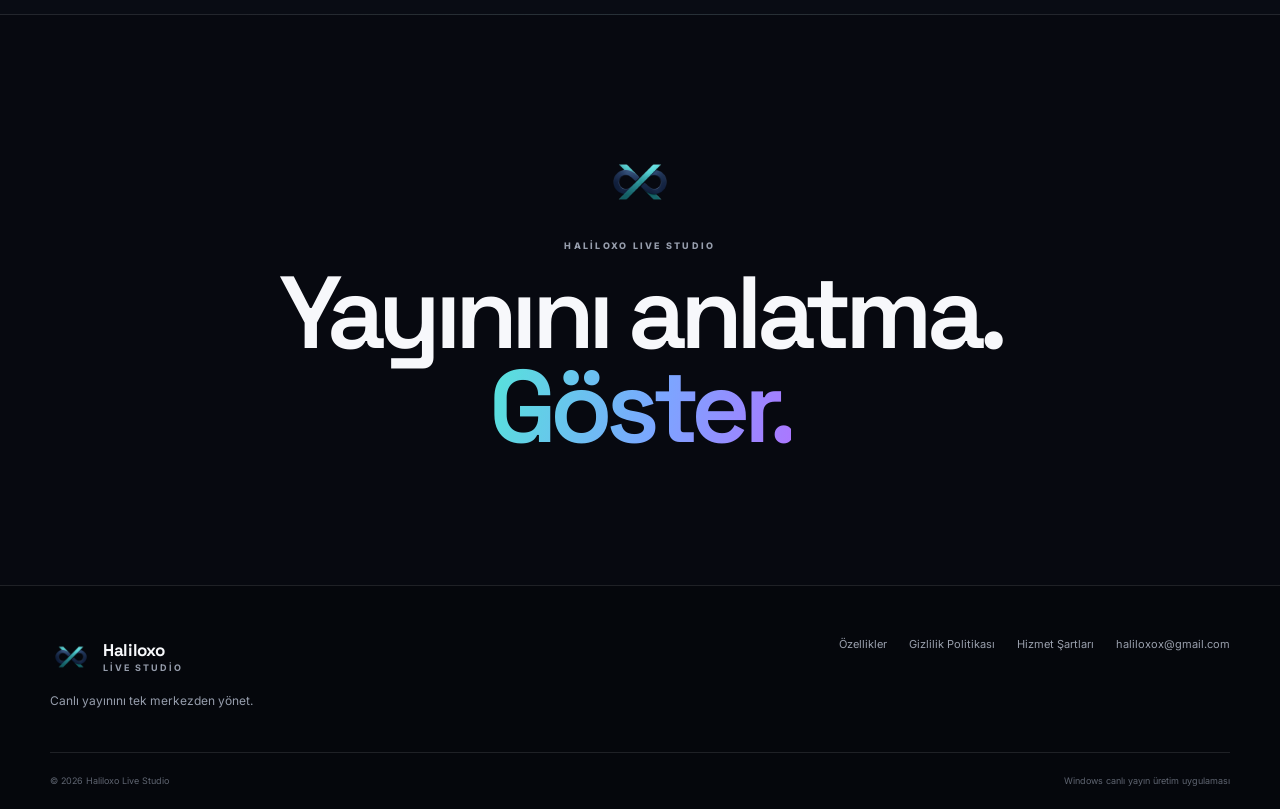
==== commit f9527442: "Redesign homepage around the real Studio experience" ====
--- a/index.html
+++ b/index.html
@@ -4,9 +4,9 @@
   <meta charset="utf-8">
   <meta name="viewport" content="width=device-width,initial-scale=1">
   <title>Haliloxo Live Studio | Windows Canlı Yayın Programı</title>
-  <meta name="description" content="TikTok LIVE ve RTMP yayınlarını; canlı sohbet, hediyeler, TTS, müzik ve etkileşimli widget'larla yöneten Windows yayın programı.">
+  <meta name="description" content="TikTok LIVE ve RTMP yayınlarını; gerçek zamanlı sohbet, hediyeler, TTS, müzik, görsel efektler ve etkileşimli yayın araçlarıyla tek merkezden yönetin.">
   <meta name="google-site-verification" content="RvjmIOsWvns-GgUV0p76bBZyhZAxVbRVnE9HUHZESic">
-  <meta name="theme-color" content="#050a12">
+  <meta name="theme-color" content="#070910">
   <meta name="robots" content="index,follow,max-image-preview:large,max-snippet:-1,max-video-preview:-1">
   <link rel="canonical" href="https://haliloxo.com/">
   <link rel="alternate" hreflang="tr" href="https://haliloxo.com/">
@@ -14,11 +14,13 @@
   <link rel="icon" href="/assets/favicon-48.png" sizes="48x48" type="image/png">
   <link rel="apple-touch-icon" href="/assets/apple-touch-icon.png">
   <link rel="manifest" href="/site.webmanifest">
-  <link rel="stylesheet" href="/styles.css">
+  <link rel="preload" href="/assets/oxo-logo-512.png" as="image">
+  <link rel="stylesheet" href="/styles.css?v=20260731-4">
+
   <meta property="og:type" content="website">
   <meta property="og:locale" content="tr_TR">
   <meta property="og:site_name" content="Haliloxo Live Studio">
-  <meta property="og:title" content="Haliloxo Live Studio | Yayınını göster">
+  <meta property="og:title" content="Haliloxo Live Studio | Yayınını canlandır">
   <meta property="og:description" content="Sohbeti, hediyeleri, TTS'yi, müziği ve yayın sahneni canlı yönet.">
   <meta property="og:url" content="https://haliloxo.com/">
   <meta property="og:image" content="https://haliloxo.com/assets/haliloxo-live-studio-og.jpg">
@@ -27,8 +29,9 @@
   <meta property="og:image:alt" content="Haliloxo Live Studio canlı yayın üretim aracı">
   <meta name="twitter:card" content="summary_large_image">
   <meta name="twitter:title" content="Haliloxo Live Studio">
-  <meta name="twitter:description" content="Yayınını göster. Anlatma.">
+  <meta name="twitter:description" content="Yayınını canlandır.">
   <meta name="twitter:image" content="https://haliloxo.com/assets/haliloxo-live-studio-og.jpg">
+
   <script type="application/ld+json">
   {
     "@context": "https://schema.org",
@@ -46,6 +49,7 @@
         "@id": "https://haliloxo.com/#organization",
         "name": "Haliloxo Live Studio",
         "url": "https://haliloxo.com/",
+        "email": "haliloxox@gmail.com",
         "logo": {
           "@type": "ImageObject",
           "url": "https://haliloxo.com/assets/oxo-logo-512.png",
@@ -58,27 +62,40 @@
         "@id": "https://haliloxo.com/#software",
         "name": "Haliloxo Live Studio",
         "url": "https://haliloxo.com/",
-        "downloadUrl": "https://haliloxo.com/indir",
-        "softwareVersion": "1.0.12",
         "operatingSystem": "Windows 10, Windows 11",
         "applicationCategory": "MultimediaApplication",
         "applicationSubCategory": "Live Streaming Software",
         "inLanguage": "tr-TR",
-        "fileSize": "149 MB",
         "author": {"@id": "https://haliloxo.com/#organization"},
+        "offers": [
+          {
+            "@type": "Offer",
+            "name": "Premium 7 Gün",
+            "price": "350",
+            "priceCurrency": "TRY",
+            "availability": "https://schema.org/PreOrder"
+          },
+          {
+            "@type": "Offer",
+            "name": "Premium 1 Ay",
+            "price": "1500",
+            "priceCurrency": "TRY",
+            "availability": "https://schema.org/PreOrder"
+          }
+        ],
         "featureList": [
-          "TikTok LIVE bağlantısı",
-          "RTMP canlı yayın",
+          "TikTok LIVE ve RTMP bağlantısı",
           "Canlı sohbet ve hediyeler",
           "TTS ve müzik ses kısma",
-          "Yayın widget'ları ve tetikler"
+          "Yayın widget'ları ve tetikler",
+          "Etkileşimli yayın oyunları"
         ]
       }
     ]
   }
   </script>
 </head>
-<body class="visual-home">
+<body class="home">
   <a class="skip-link" href="#main">İçeriğe geç</a>
 
   <header class="site-header" data-header>
@@ -87,688 +104,244 @@
         <img src="/assets/oxo-logo-192.png" width="42" height="42" alt="">
         <span class="brand-copy"><strong>Haliloxo</strong><small>Live Studio</small></span>
       </a>
+
       <button class="nav-toggle" type="button" aria-expanded="false" aria-controls="main-nav" data-nav-toggle>
         <span></span><span></span><span></span><span class="sr-only">Menüyü aç</span>
       </button>
+
       <nav class="main-nav" id="main-nav" aria-label="Ana menü" data-nav>
-        <a href="/#neden">Neden Haliloxo?</a>
+        <a href="#tanitim">Tanıtım</a>
+        <a href="#neden">Neden Haliloxo?</a>
+        <a href="#fiyatlandirma">Fiyatlandırma</a>
         <a href="/ozellikler/">Özellikler</a>
-        <a href="/destek/">Destek</a>
-        <a class="nav-download" href="/indir/">İndir</a>
+        <button class="nav-download" type="button" data-installer-download>
+          <span>İndir</span>
+          <small data-version>Windows</small>
+        </button>
       </nav>
     </div>
   </header>
 
   <main id="main">
-    <section class="visual-hero" aria-labelledby="hero-title">
-      <div class="visual-hero__grid">
-        <aside class="requirements-panel">
-          <p class="visual-kicker">WINDOWS İÇİN</p>
-          <h1 id="hero-title">Program<br>gereksinimleri</h1>
-
-          <div class="requirement-list" aria-label="Haliloxo Live Studio sistem gereksinimleri">
-            <article>
-              <span>01</span>
-              <div><small>İŞLETİM SİSTEMİ</small><strong>Windows 10 / 11</strong><em>64-bit</em></div>
-            </article>
-            <article>
-              <span>02</span>
-              <div><small>BELLEK</small><strong>8 GB RAM</strong><em>16 GB önerilir</em></div>
-            </article>
-            <article>
-              <span>03</span>
-              <div><small>İŞLEMCİ</small><strong>4 çekirdek</strong><em>6 çekirdek önerilir</em></div>
-            </article>
-            <article>
-              <span>04</span>
-              <div><small>GRAFİK</small><strong>DirectX 11</strong><em>Donanım kodlama önerilir</em></div>
-            </article>
-            <article>
-              <span>05</span>
-              <div><small>İNTERNET</small><strong>10 Mbps upload</strong><em>20 Mbps+ önerilir</em></div>
-            </article>
-          </div>
-
-          <a class="requirements-link" href="/indir/">Kurulum ayrıntıları <span>→</span></a>
-        </aside>
-
-        <div class="brand-download">
-          <div class="brand-download__halo" aria-hidden="true"></div>
-          <img class="hero-logo" src="/assets/oxo-logo-512.png" width="320" height="320" alt="Haliloxo Live Studio">
-          <p>HALİLOXO <span>LIVE STUDIO</span></p>
-          <a class="visual-download" href="/indir/">
-            <span class="visual-download__icon" aria-hidden="true">↓</span>
-            <span><strong>İndir</strong><small>Windows · <b data-version>v1.0.12</b></small></span>
-          </a>
-          <span class="download-size" data-file-size>149 MB</span>
+    <section class="hero shell" id="tanitim" aria-labelledby="hero-title">
+      <div class="hero-copy">
+        <p class="eyebrow"><span></span> Windows yayın stüdyosu</p>
+        <h1 id="hero-title">Yayınını<br><em>canlandır.</em></h1>
+        <p class="hero-lead">Sohbet, hediyeler, müzik, TTS, görsel efektler ve etkileşimli yayın araçları aynı sahnede, birbiriyle uyum içinde çalışır.</p>
+        <div class="hero-points" aria-label="Öne çıkan özellikler">
+          <span>Gerçek zamanlı</span>
+          <span>Yüksek çözünürlük</span>
+          <span>Tek merkez</span>
         </div>
       </div>
 
-      <div class="scroll-cue" aria-hidden="true"><span></span>CANLI DEMO</div>
+      <aside class="hero-brand" aria-label="Haliloxo Live Studio indirme">
+        <div class="logo-orbit" aria-hidden="true">
+          <span></span><span></span><span></span>
+          <img src="/assets/oxo-logo-512.png" width="260" height="260" alt="">
+        </div>
+        <p>HALİLOXO <span>LIVE STUDIO</span></p>
+        <button class="primary-download" type="button" data-installer-download>
+          <span class="download-symbol" aria-hidden="true">↓</span>
+          <span><strong>Windows için indir</strong><small><b data-version>Güncel sürüm</b> · <i data-file-size>Hazırlanıyor</i></small></span>
+        </button>
+        <small class="download-note" aria-live="polite" data-download-status>Windows 10 ve 11 · 64-bit</small>
+      </aside>
+
+      <figure class="product-film reveal" data-film-shell>
+        <div class="film-chrome" aria-hidden="true">
+          <span></span><span></span><span></span>
+          <b>HALİLOXO LIVE STUDIO</b>
+          <em>GERÇEK PROGRAM GÖRÜNTÜSÜ</em>
+        </div>
+        <div class="film-stage">
+          <video
+            data-product-film
+            autoplay
+            muted
+            loop
+            playsinline
+            preload="metadata"
+            poster="/assets/haliloxo-program-poster.webp"
+            aria-label="Haliloxo Live Studio gerçek program tanıtımı"
+          >
+            <source src="/assets/haliloxo-program-tanitim.webm" type="video/webm">
+            <source src="/assets/haliloxo-program-tanitim.mp4" type="video/mp4">
+          </video>
+          <div class="film-fallback" data-film-fallback>
+            <img src="/assets/oxo-logo-512.png" alt="">
+            <p>Gerçek program tanıtımı hazırlanıyor.</p>
+          </div>
+        </div>
+        <figcaption>
+          <span>01</span>
+          <p><strong>Program nasılsa, burada da öyle.</strong> Bağlantıdan sohbete, hediyeden müziğe kadar gerçek çalışma akışı.</p>
+          <small>Otomatik oynatılır · Sessiz tanıtım</small>
+        </figcaption>
+      </figure>
     </section>
 
-    <section class="visual-story connect-story real-studio-story" id="neden" aria-labelledby="connect-title">
-      <header class="visual-story__heading">
-        <span>01</span>
-        <div><p>GERÇEK YAYINCI ÇALIŞMA ALANI</p><h2 id="connect-title">Yayın tuvali çıktıya birebir gider.<br>Kontroller yayıncıda kalır.</h2></div>
+    <section class="why-section shell" id="neden" aria-labelledby="why-title">
+      <header class="section-heading reveal">
+        <p class="eyebrow"><span></span> Neden Haliloxo?</p>
+        <h2 id="why-title">Yayıncıya alan açar.<br><em>Yayınla birlikte hareket eder.</em></h2>
+        <p>Uzun ayar listeleri yerine, ihtiyacın olan özellikler doğru anda çalışır.</p>
       </header>
 
-      <div class="studio-showcase" aria-label="Haliloxo Live Studio yayın çalışma alanının HTML ve CSS ile hazırlanmış görünümü">
-        <div class="studio-showcase__stage">
-          <header class="studio-showcase__publisher">
-            <div class="showcase-publisher-disc" aria-label="Temsili yayıncı profili ve müzik kontrolleri">
-              <span class="showcase-rhythm-ring" aria-hidden="true"></span>
-              <button class="showcase-music-control showcase-music-previous" type="button" aria-label="Önceki müzik">‹</button>
-              <i class="showcase-publisher-avatar" aria-label="Temsili profil görseli"></i>
-              <i class="showcase-vinyl-center" aria-hidden="true"></i>
-              <button class="showcase-music-control showcase-music-next" type="button" aria-label="Sonraki müzik">›</button>
-              <button class="showcase-music-control showcase-music-pause" type="button" aria-label="Müziği duraklat">Ⅱ</button>
-              <button class="showcase-music-control showcase-music-stop" type="button" aria-label="Müziği durdur">■</button>
-            </div>
-            <span class="showcase-publisher-copy">
-              <small>ŞU ANDA ÇALIYOR</small>
-              <strong><i>Gece Akışı&nbsp; • &nbsp;Nova</i><i>Gece Akışı&nbsp; • &nbsp;Nova</i></strong>
-            </span>
-          </header>
-
-          <div class="studio-showcase__workspace">
-            <div class="showcase-edge-tools" aria-hidden="true"><i>⚙</i><i>×</i><i>−</i></div>
-            <main class="showcase-broadcast" aria-label="İzleyiciye giden yayın tuvali">
-              <img class="showcase-streamer" src="/assets/live-scene-streamer.webp" alt="Yayıncı görseli">
-              <img class="showcase-gameplay" src="/assets/live-scene-gameplay.webp" alt="Oyun görüntüsü">
-              <ol class="showcase-ranking" aria-label="Temsili beğeni sıralaması">
-                <li><b>1</b><i class="fake-avatar" data-avatar="1">A</i><span>Arda</span><em>♥ 2.009</em></li>
-                <li><b>2</b><i class="fake-avatar" data-avatar="2">L</i><span>Lina</span><em>♥ 1.080</em></li>
-                <li><b>3</b><i class="fake-avatar" data-avatar="3">E</i><span>Ece</span><em>♥ 1.003</em></li>
-                <li><b>4</b><i class="fake-avatar" data-avatar="4">M</i><span>Mert</span><em>♥ 970</em></li>
-                <li><b>5</b><i class="fake-avatar" data-avatar="5">D</i><span>Deniz</span><em>♥ 701</em></li>
-              </ol>
-            </main>
-
-            <div class="showcase-quick-tools" aria-label="Sohbet ve TTS hızlı kontrolleri">
-              <button class="active" type="button" data-showcase-chat-toggle aria-label="Sohbeti aç veya kapat">▱</button>
-              <button class="active" type="button" data-showcase-tts-toggle aria-label="TTS'yi aç veya kapat">◖</button>
-            </div>
-
-            <section class="showcase-social" aria-label="Yalnız yayıncıya görünen sohbet ve izleyici alanı">
-              <div class="showcase-active-viewers" aria-label="Aktif izleyiciler; ilk 6 görünür, liste yatay kaydırılabilir">
-                <article><i class="fake-avatar" data-avatar="3">E</i><b>70</b></article>
-                <article><i class="fake-avatar" data-avatar="1">A</i><b>16</b></article>
-                <article><i class="fake-avatar" data-avatar="4">M</i><b>5</b></article>
-                <article><i class="fake-avatar" data-avatar="2">L</i><b>2</b></article>
-                <article><i class="fake-avatar" data-avatar="5">D</i><b>1</b></article>
-                <article><i class="fake-avatar" data-avatar="6">S</i><b>0</b></article>
-                <article><i class="fake-avatar" data-avatar="7">N</i><b>0</b></article>
-                <article><i class="fake-avatar" data-avatar="8">B</i><b>0</b></article>
-              </div>
-
-              <div class="showcase-social__columns">
-                <div class="showcase-chat-stream" aria-label="Temsili sohbet mesajları">
-                  <article>
-                    <i class="fake-avatar" data-avatar="3">E</i>
-                    <p><b>Ece <em>TAKİP</em></b><span>Yayın çok net görünüyor 🔥</span><small>05:42</small></p>
-                  </article>
-                  <article>
-                    <i class="fake-avatar" data-avatar="4">M</i>
-                    <p><b>Mert <em>MOD</em></b><span>Yeni sahne hazır!</span><small>05:42</small></p>
-                  </article>
-                  <article>
-                    <i class="fake-avatar" data-avatar="2">L</i>
-                    <p><b>Lina <em>TAKİP</em></b><span>Hediye şablonu harika olmuş.</span><small>05:43</small></p>
-                  </article>
-                  <article class="showcase-chat-gift">
-                    <i class="fake-avatar" data-avatar="5">D</i>
-                    <p><b>Deniz</b><span><strong>💖</strong> El Kalp ×5</span><small>148 jeton</small></p>
-                  </article>
-                </div>
-
-                <aside class="showcase-joins" aria-label="Yayına katılanlar">
-                  <article><i class="fake-avatar" data-avatar="6">M</i><p><b>Mira</b><span>yayına katıldı</span></p></article>
-                  <article><i class="fake-avatar" data-avatar="7">L</i><p><b>Leyla</b><span>yayına katıldı</span></p></article>
-                  <article><i class="fake-avatar" data-avatar="8">S</i><p><b>Selin</b><span>yayına katıldı</span></p></article>
-                  <article><i class="fake-avatar" data-avatar="5">D</i><p><b>Deniz</b><span>yayına katıldı</span></p></article>
-                  <article><i class="fake-avatar" data-avatar="1">A</i><p><b>Arda</b><span>yayına katıldı</span></p></article>
-                  <article><i class="fake-avatar" data-avatar="9">N</i><p><b>Nehir</b><span>yayına katıldı</span></p></article>
-                </aside>
-              </div>
-            </section>
-          </div>
-        </div>
-
-        <div class="studio-showcase__features" aria-label="Canlı demo özellikleri">
-          <span><b>48 bant</b> sese tepki veren müzik ritmi</span>
-          <span><b>İlk 6 görünür</b> 100 kişiye kadar etkinlik takibi</span>
-          <span><b>Alttan yukarı</b> aranabilir ve filtrelenebilir sohbet</span>
-          <span><b>720p / 1080p</b> dikey ve yatay yayın yüzeyi</span>
-        </div>
-        <div class="studio-showcase__note"><i></i><span>Yayın tuvali, sohbet, aktiflik, müzik ve kontrol yüzeyleri gerçek program düzenindedir.</span><strong>Yalnızca adlar ve profil görselleri kurgusaldır.</strong></div>
+      <div class="why-grid">
+        <article class="why-card why-card--wide reveal">
+          <span class="card-index">01</span>
+          <div class="card-visual effect-visual" aria-hidden="true">
+            <i></i><i></i><i></i><i></i><b>OXO</b>
+          </div>
+          <div>
+            <h3>Profesyonel görsel efektler</h3>
+            <p>Hediyeler, videolar, yazılar ve özel animasyonlar tek bir düzenli olay sırasıyla sahneye gelir.</p>
+          </div>
+        </article>
+
+        <article class="why-card reveal">
+          <span class="card-index">02</span>
+          <div class="card-visual ducking-visual" aria-hidden="true">
+            <b class="voice-head"></b>
+            <i></i><i></i><i></i>
+            <span class="ducking-meter"><em></em><em></em><em></em><em></em><em></em></span>
+          </div>
+          <h3>Konuşurken sesler akıllıca kısılır</h3>
+          <p>Yayıncı konuştuğunda TTS ve müzik geri çekilir; ses kesildiğinde yumuşakça geri döner.</p>
+        </article>
+
+        <article class="why-card reveal">
+          <span class="card-index">03</span>
+          <div class="card-visual focus-visual" aria-hidden="true">
+            <span>YAYINDASIN</span><b></b>
+          </div>
+          <h3>Rahatsız Etme düzeni</h3>
+          <p>Yayın sırasında gereksiz bildirimleri ve dikkat dağıtan işlemleri azaltan sakin çalışma alanı.</p>
+        </article>
+
+        <article class="why-card reveal">
+          <span class="card-index">04</span>
+          <div class="card-visual chat-visual" aria-hidden="true">
+            <span></span><span></span><span></span>
+          </div>
+          <h3>TikTok sohbeti ve hediyeler</h3>
+          <p>Mesajlar, profiller, roller, beğeniler ve hediyeler yayın sahnesiyle gerçek zamanlı konuşur.</p>
+        </article>
+
+        <article class="why-card reveal">
+          <span class="card-index">05</span>
+          <div class="card-visual trigger-visual" aria-hidden="true">
+            <b>HEDİYE</b><i>→</i><span>VİDEO</span>
+          </div>
+          <h3>Olaylar ve tetikler</h3>
+          <p>Hediye, jeton veya mesaj geldiğinde video, ses, yazı ve oyun eylemleri otomatik çalışır.</p>
+        </article>
+
+        <article class="why-card why-card--wide reveal">
+          <span class="card-index">06</span>
+          <div class="card-visual studio-visual" aria-hidden="true">
+            <span class="studio-monitor"><i></i><b></b><em></em></span>
+            <span class="studio-signal">1080p</span>
+          </div>
+          <div>
+            <h3>Kolay arayüz, yüksek kaliteli yayın</h3>
+            <p>Widget’ları taşı, boyutlandır ve katmanla. Yüksek çözünürlüklü yayın yüzeyi, küçük pencereyi büyütmeden net görüntü üretir.</p>
+          </div>
+        </article>
+
+        <article class="why-card reveal">
+          <span class="card-index">07</span>
+          <div class="card-visual sync-visual" aria-hidden="true">
+            <i></i><b>↻</b><i></i>
+          </div>
+          <h3>Ayar yedekleme ve eşitleme</h3>
+          <p>Yayın düzenini hesabınla koru ve kullandığın bilgisayarda aynı çalışma alanına geri dön.</p>
+        </article>
+
+        <article class="why-card reveal">
+          <span class="card-index">08</span>
+          <div class="card-visual game-visual" aria-hidden="true">
+            <span>+1</span><i></i><b>OYUN</b><i></i><span>×2</span>
+          </div>
+          <h3>Oyunlar ve etkileşim araçları</h3>
+          <p>Harita, skor, parkur ve özel yayın oyunları sohbet ile hediyeleri canlı oyuna dönüştürür.</p>
+        </article>
       </div>
     </section>
 
-    <section class="visual-story chat-story" aria-labelledby="chat-title">
-      <header class="visual-story__heading">
-        <span>02</span>
-        <div><p>SOHBET</p><h2 id="chat-title">Yayın hareket eder.<br>Her şey aynı yerde görünür.</h2></div>
-      </header>
-
-      <div class="hlx-app hlx-app--chat" aria-label="Canlı sohbet, aktif izleyiciler ve hediye kombosu animasyonu">
-        <div class="hlx-app__top hlx-app__top--music">
-          <div class="hlx-publisher hlx-publisher--online">
-            <span class="hlx-record hlx-record--rhythm"><img src="/assets/fictional-publisher.webp" alt="Temsili yayıncı profili"><i></i><i></i><i></i><i></i></span>
-            <strong>NOVA REX</strong>
-          </div>
-          <div class="hlx-active-head">
-            <span>AKTİF İZLEYİCİLER</span>
-            <div><i class="viewer-1">H<small>740</small></i><i class="viewer-2">S<small>520</small></i><i class="viewer-3">M<small>310</small></i><i class="viewer-4">E<small>180</small></i><i class="viewer-5">C<small>95</small></i><i class="viewer-6">D<small>40</small></i></div>
-          </div>
-        </div>
-        <div class="hlx-app__workspace">
-          <nav class="hlx-rail" aria-label="Program menüsü">
-            <button aria-label="TikTok yayın bağlantısı"><span>⌁</span></button>
-            <button aria-label="Hediye"><span>◇</span></button>
-            <button aria-label="Olay ve tetik"><span>⚡</span></button>
-            <button class="active" aria-label="Sohbet"><span>▱</span></button>
-            <button aria-label="Beğenme"><span>♡</span></button>
-            <button aria-label="TTS"><span>◖</span></button>
-            <button aria-label="Müzik"><span>♫</span></button>
-            <button aria-label="Katmanlar"><span>▤</span></button>
-          </nav>
-          <div class="hlx-canvas">
-            <div class="hlx-canvas__controls"><i></i><i></i><i></i></div>
-            <div class="hlx-gift-template">
-              <span><i>🌹</i><b>Gül</b></span><span><i>💖</i><b>El Kalp</b></span><span><i>🎂</i><b>Pasta Dilimi</b></span><span><i>🎤</i><b>Mikrofon</b></span>
+    <section class="pricing-section" id="fiyatlandirma" aria-labelledby="pricing-title">
+      <div class="shell">
+        <header class="section-heading section-heading--center reveal">
+          <p class="eyebrow"><span></span> Premium üyelik</p>
+          <h2 id="pricing-title">İhtiyacın kadar başla.<br><em>Tüm stüdyoyu kullan.</em></h2>
+          <p>Tek Premium paket. Süreyi sen seçersin; özellik farkı yoktur.</p>
+        </header>
+
+        <div class="pricing-grid">
+          <article class="pricing-card reveal">
+            <div class="pricing-card__top">
+              <span>7 GÜN</span>
+              <small>Kısa süreli kullanım</small>
             </div>
-            <div class="hlx-like-widget"><b>♡</b><span>Selin</span><strong>12.480</strong></div>
-          </div>
-          <section class="hlx-chat-surface">
-            <div class="hlx-gift-combo">
-              <span class="hlx-gift-combo__avatar">H</span>
-              <i>💖</i>
-              <div><small>NOVA REX</small><strong>El Kalp <b>×5</b></strong><em>740 jeton</em></div>
+            <p class="price"><strong>350</strong><span>TL</span></p>
+            <ul>
+              <li>Tüm Premium özellikler</li>
+              <li>Oyunlar ve gelişmiş tetikler</li>
+              <li>Bulut ayar eşitleme</li>
+            </ul>
+            <button type="button" disabled aria-disabled="true">Satış yakında</button>
+          </article>
+
+          <article class="pricing-card pricing-card--featured reveal">
+            <span class="pricing-badge">TAM ERİŞİM</span>
+            <div class="pricing-card__top">
+              <span>1 AY</span>
+              <small>Premium üyelik</small>
             </div>
-            <div class="hlx-chat-messages">
-              <article class="hlx-message hlx-message--one">
-                <i class="viewer-2">S</i>
-                <div><header><strong>Selin</strong><em>MOD</em><em>TAKİP</em><time>21:14</time></header><p>Yayın çok iyi görünüyor 🔥</p></div>
-              </article>
-              <article class="hlx-message hlx-message--two">
-                <i class="viewer-3">M</i>
-                <div><header><strong>Mert</strong><em>HAYRAN</em><time>21:15</time></header><p>Bu şarkının adı ne?</p></div>
-              </article>
-              <article class="hlx-message hlx-message--gift">
-                <i class="viewer-4">E</i>
-                <div><header><strong>Elif</strong><em>SÜPER HAYRAN</em><time>21:15</time></header><p><span class="hlx-gift-visual">💖<small>148</small></span><b>El Kalp</b><strong>×5 · 740</strong></p></div>
-              </article>
-            </div>
-            <aside class="hlx-joins">
-              <span>YAYINA KATILDI</span>
-              <p class="join-one"><i>A</i><b>Ayşe</b></p>
-              <p class="join-two"><i>B</i><b>Burak</b></p>
-              <p class="join-three"><i>D</i><b>Deniz</b></p>
-            </aside>
-            <div class="hlx-quick"><button class="on">▱</button><button class="on">◖</button></div>
-          </section>
-        </div>
-        <div class="chat-demo__labels" aria-hidden="true">
-          <span>Mesajlar</span><span>Hediye kombosu</span><span>Aktif kişiler</span><span>Katılanlar</span>
-        </div>
+            <p class="price"><strong>1.500</strong><span>TL</span></p>
+            <ul>
+              <li>Programın tüm Premium özellikleri</li>
+              <li>Gelişmiş animasyon, ses ve otomasyon</li>
+              <li>Yayın oyunları ve etkileşim araçları</li>
+            </ul>
+            <button type="button" disabled aria-disabled="true">Satış yakında</button>
+          </article>
+        </div>
+
+        <p class="pricing-note">Ödeme altyapısı hazırlanıyor. Satın alma öncesinde güncel koşullar ve sözleşme gösterilecektir.</p>
       </div>
     </section>
 
-    <section class="visual-story audio-story" aria-labelledby="audio-title">
-      <header class="visual-story__heading">
-        <span>03</span>
-        <div><p>TTS &amp; MÜZİK</p><h2 id="audio-title">Sen konuş.<br>Sesler sana yer açsın.</h2></div>
-      </header>
-
-      <div class="hlx-app hlx-app--audio" aria-label="Yayıncı konuşurken müzik ve TTS seslerinin otomatik azalması animasyonu">
-        <div class="hlx-app__top hlx-app__top--music">
-          <div class="hlx-publisher hlx-publisher--online hlx-publisher--music">
-            <span class="hlx-record hlx-record--rhythm">
-              <img src="/assets/fictional-publisher.webp" alt="Temsili yayıncı profili">
-              <i></i><i></i><i></i><i></i><i></i><i></i>
-              <button class="previous">‹</button><button class="play">Ⅱ</button><button class="next">›</button>
-            </span>
-            <div><small>ŞU ANDA ÇALIYOR</small><strong>Gece Akışı</strong><em>Nova çalma listesi</em></div>
-          </div>
-        </div>
-        <div class="hlx-app__workspace">
-          <nav class="hlx-rail" aria-label="Program menüsü">
-            <button aria-label="TikTok yayın bağlantısı"><span>⌁</span></button>
-            <button aria-label="Hediye"><span>◇</span></button>
-            <button aria-label="Olay ve tetik"><span>⚡</span></button>
-            <button aria-label="Sohbet"><span>▱</span></button>
-            <button aria-label="Beğenme"><span>♡</span></button>
-            <button class="active" aria-label="TTS"><span>◖</span></button>
-            <button aria-label="Müzik"><span>♫</span></button>
-            <button aria-label="Katmanlar"><span>▤</span></button>
-          </nav>
-          <section class="hlx-settings hlx-settings--tts">
-            <header><span>GENEL AYARLAR</span><strong>TTS Sesli Okuma</strong></header>
-            <div class="hlx-settings__scroll">
-              <section class="hlx-card">
-                <small>KİMLER OKUNACAK</small>
-                <button class="hlx-choice">Herkes, takipçi, moderatör <b>⌄</b></button>
-              </section>
-              <section class="hlx-card">
-                <small>OKUMA AYARLARI</small>
-                <label class="hlx-setting-row"><span>Okuma hızı</span><input type="range" min="0" max="100" value="58"><b>1.05×</b></label>
-                <label class="hlx-setting-row"><span>Doğal duraklama</span><i class="hlx-toggle on"></i></label>
-                <label class="hlx-setting-row"><span>Emoji ve sembolleri oku</span><i class="hlx-toggle"></i></label>
-              </section>
-              <section class="hlx-card hlx-voice-card">
-                <small>YAYINCI KONUŞMA ALGILAMASI <em>PRO</em></small>
-                <label class="hlx-setting-row"><span>Ben konuşurken TTS sesini kıs</span><i class="hlx-toggle on"></i></label>
-                <div class="hlx-mic-line">
-                  <span class="status-listening">Ses bekleniyor</span><span class="status-speaking">Yayıncı konuşuyor</span>
-                  <div class="hlx-db-bars"><i></i><i></i><i></i><i></i><i></i><i></i><i></i><i></i><i></i><i></i></div>
-                  <b>-24 dB</b>
-                </div>
-                <label class="hlx-setting-row"><span>Konuşurken TTS seviyesi</span><input class="duck-range duck-range--tts" type="range" min="0" max="100" value="18"><b><span class="level-open">%72</span><span class="level-ducked">%18</span></b></label>
-                <label class="hlx-setting-row"><span>Konuşurken müzik seviyesi</span><input class="duck-range duck-range--music" type="range" min="0" max="100" value="12"><b><span class="level-open">%64</span><span class="level-ducked">%12</span></b></label>
-              </section>
-            </div>
-          </section>
-          <div class="hlx-canvas hlx-canvas--audio">
-            <div class="hlx-canvas__controls"><i></i><i></i><i></i></div>
-            <div class="voice-ducking-scene" aria-hidden="true">
-              <div class="voice-speaker">
-                <div class="voice-speaker__body"></div>
-                <div class="voice-speaker__head">
-                  <i class="voice-speaker__nose"></i>
-                  <i class="voice-speaker__mouth"></i>
-                </div>
-                <div class="voice-speaker__waves"><i></i><i></i><i></i></div>
-              </div>
-              <div class="studio-microphone">
-                <i class="studio-microphone__capsule"></i>
-                <i class="studio-microphone__joint"></i>
-                <i class="studio-microphone__arm"></i>
-                <i class="studio-microphone__base"></i>
-              </div>
-              <div class="voice-state-copy">
-                <span class="voice-state-copy__speaking">Yayıncı konuşuyor</span>
-                <span class="voice-state-copy__silent">Yayıncı sustu</span>
-                <strong class="voice-state-copy__ducked">TTS ve müzik kısılıyor</strong>
-                <strong class="voice-state-copy__restored">TTS ve müzik yükseliyor</strong>
-              </div>
-            </div>
-            <div class="hlx-audio-result">
-              <article><b>◖</b><span>TTS</span><em class="level-open">%72</em><em class="level-ducked">%18</em><i></i></article>
-              <article><b>♫</b><span>Müzik</span><em class="level-open">%64</em><em class="level-ducked">%12</em><i></i></article>
-              <p><i></i><span>Konuşma algılandı</span><strong>Sesler otomatik kısıldı</strong></p>
-            </div>
-          </div>
-          <aside class="hlx-side-preview">
-            <div class="hlx-mini-chat">
-              <p><i>S</i><span><b>Selin</b> Merhaba, nasılsın?</span></p>
-              <p><i>M</i><span><b>Mert</b> Ses çok temiz geliyor</span></p>
-            </div>
-            <div class="hlx-quick"><button class="on">▱</button><button class="on">◖</button></div>
-          </aside>
-        </div>
-      </div>
-    </section>
-
-    <section class="visual-story trigger-story" aria-labelledby="trigger-title">
-      <header class="visual-story__heading">
-        <span>04</span>
-        <div><p>OLAY &amp; TETİK</p><h2 id="trigger-title">Hediye gelir.<br>Sahne cevap verir.</h2></div>
-      </header>
-
-      <div class="hlx-app hlx-app--trigger" aria-label="Hediye ile medya tetikleme animasyonu">
-        <div class="hlx-app__top">
-          <div class="hlx-publisher hlx-publisher--online">
-            <span class="hlx-record"><img src="/assets/fictional-publisher.webp" alt="Temsili yayıncı profili"></span>
-            <strong>NOVA REX</strong>
-          </div>
-        </div>
-        <div class="hlx-app__workspace">
-          <nav class="hlx-rail" aria-label="Program menüsü">
-            <button aria-label="TikTok yayın bağlantısı"><span>⌁</span></button>
-            <button aria-label="Hediye"><span>◇</span></button>
-            <button class="active" aria-label="Olay ve tetik"><span>⚡</span></button>
-            <button aria-label="Sohbet"><span>▱</span></button>
-            <button aria-label="Beğenme"><span>♡</span></button>
-            <button aria-label="TTS"><span>◖</span></button>
-            <button aria-label="Müzik"><span>♫</span></button>
-            <button aria-label="Katmanlar"><span>▤</span></button>
-          </nav>
-          <section class="hlx-settings hlx-settings--event">
-            <header><span>GENEL AYARLAR</span><strong>Olay ve Tetik</strong></header>
-            <div class="hlx-settings__scroll">
-              <section class="hlx-event-card">
-                <header><span>El Kalp Teşekkürü</span><button>▶</button></header>
-                <div class="hlx-event-summary"><i>💖</i><span><small>TETİKLEYİCİ</small><strong>El Kalp</strong></span><b>×1</b></div>
-                <div class="hlx-event-media"><span>▣ Video</span><span>♫ Ses</span><span>T Yazı</span></div>
-              </section>
-              <button class="hlx-media-add">＋ Medya ekle</button>
-              <section class="hlx-card">
-                <small>KİMLER İÇİN</small>
-                <button class="hlx-choice">Herkes <b>⌄</b></button>
-              </section>
-              <section class="hlx-card">
-                <small>HAREKET VE SÜRE</small>
-                <label class="hlx-setting-row"><span>Gösterim süresi</span><b>5 saniye</b></label>
-                <label class="hlx-setting-row"><span>Sıradakini beklet</span><i class="hlx-toggle on"></i></label>
-              </section>
-            </div>
-          </section>
-          <div class="hlx-canvas hlx-canvas--trigger">
-            <div class="hlx-canvas__controls"><i></i><i></i><i></i></div>
-            <div class="hlx-trigger-gift"><i>💖</i><span><small>EL KALP</small><strong>×1</strong></span></div>
-            <div class="hlx-trigger-media">
-              <div class="trigger-particles" aria-hidden="true"><i></i><i></i><i></i><i></i><i></i><i></i></div>
-              <img src="/assets/oxo-logo-192.png" alt="">
-              <p><span>NOVA REX</span> Teşekkürler!</p>
-            </div>
-          </div>
-          <aside class="hlx-layers">
-            <header>KATMANLAR</header>
-            <p><i>▾</i><span>💖 El Kalp Teşekkürü</span><b>⚡</b></p>
-            <p class="child"><i></i><span>▣ Video</span><b>◉</b></p>
-            <p class="child"><i></i><span>♫ Ses</span><b>◉</b></p>
-            <p class="child"><i></i><span>T Yazı</span><b>◉</b></p>
-          </aside>
-        </div>
-      </div>
-    </section>
-
-    <section class="visual-story gift-special-story" aria-labelledby="gift-special-title" data-gift-special-demo>
-      <header class="visual-story__heading">
-        <span>05</span>
-        <div><p>ÖZEL HEDİYE ANİMASYONU</p><h2 id="gift-special-title">Hediye gelir.<br>Yayın sahnesi canlanır.</h2></div>
-      </header>
-
-      <div class="hlx-app hlx-app--gift-special" aria-label="Hediye ayarından özel animasyon widget'ı ekleme ve sohbet hediyesiyle tetikleme demosu">
-        <div class="hlx-app__top">
-          <div class="hlx-publisher hlx-publisher--online">
-            <span class="hlx-record hlx-record--rhythm"><img src="/assets/fictional-publisher.webp" alt="Temsili yayıncı profili"></span>
-            <strong>NOVA REX</strong>
-          </div>
-          <div class="gift-demo-status" aria-live="polite">
-            <i></i><span data-gift-demo-status>Hediye ayarı hazırlanıyor</span>
-          </div>
-        </div>
-
-        <div class="hlx-app__workspace">
-          <nav class="hlx-rail" aria-label="Program menüsü">
-            <button aria-label="TikTok yayın bağlantısı"><span>⌁</span></button>
-            <button class="active" aria-label="Hediye"><span>◇</span></button>
-            <button aria-label="Olay ve tetik"><span>⚡</span></button>
-            <button aria-label="Sohbet"><span>▱</span></button>
-            <button aria-label="Beğenme"><span>♡</span></button>
-            <button aria-label="TTS"><span>◖</span></button>
-            <button aria-label="Müzik"><span>♫</span></button>
-            <button aria-label="Katmanlar"><span>▤</span></button>
-          </nav>
-
-          <section class="hlx-settings hlx-settings--gift-special">
-            <header><span>GENEL AYARLAR</span><strong>Hediye</strong></header>
-            <div class="hlx-settings__scroll">
-              <section class="gift-special-settings-demo">
-                <div class="gift-special-settings-demo__label">ÖZEL ANİMASYONLAR <em>PRO</em></div>
-                <div class="gift-special-preview-card-demo">
-                  <div class="gift-special-mini-preview-demo" aria-hidden="true">
-                    <i class="gift-mini-sphere"></i><i class="gift-mini-heart">♥</i>
-                    <span class="one"></span><span class="two"></span><span class="three"></span>
-                  </div>
-                  <div><strong>Piksel Kalp Galaksisi</strong><small>Küre, patlama, 3B profiller ve teşekkür mesajı.</small></div>
-                </div>
-
-                <div class="gift-special-preset-grid-demo" aria-label="Özel animasyon seçenekleri">
-                  <button class="active" type="button" data-gift-demo-preset title="Piksel Kalp Galaksisi"><i>♥</i><span>Piksel Kalp Galaksisi</span></button>
-                  <button type="button" title="Kalpli Havai Fişek"><i>✦</i><span>Kalpli Havai Fişek</span></button>
-                  <button type="button" title="Gül Bahçesi"><i>🌹</i><span>Gül Bahçesi</span></button>
-                  <button type="button" title="Kelebek Rüyası"><i>🦋</i><span>Kelebek Rüyası</span></button>
-                  <button type="button" title="Altın At"><i>♞</i><span>Altın At</span></button>
-                  <button type="button" title="Kraliyet Tacı"><i>♛</i><span>Kraliyet Tacı</span></button>
-                  <button type="button" title="Anka Kuşu"><i>🔥</i><span>Anka Kuşu</span></button>
-                  <button type="button" title="Elmas Patlaması"><i>◆</i><span>Elmas Patlaması</span></button>
-                </div>
-
-                <label class="gift-special-row"><span>Tetikleme türü</span><select aria-label="Tetikleme türü"><option>Jeton miktarı</option></select></label>
-                <label class="gift-special-row gift-special-threshold-row"><span>Kullanıcı başına jeton eşiği</span><input data-gift-demo-threshold type="text" inputmode="numeric" value="1000" readonly aria-label="Kullanıcı başına jeton eşiği"></label>
-                <label class="gift-special-row"><span>Gösterim süresi</span><input type="text" value="12000 ms" readonly aria-label="Gösterim süresi"></label>
-                <label class="gift-special-row"><span>Animasyon hızı / yavaşlatma</span><input class="gift-special-range" type="range" min="25" max="200" value="100" tabindex="-1"><b>100%</b></label>
-                <label class="gift-special-row"><span>Her eşikte yeniden oynat</span><i class="hlx-toggle"></i></label>
-
-                <div class="gift-special-actions-demo">
-                  <button type="button" data-gift-demo-add>Yayın Ekranına Ekle</button>
-                  <button type="button">Test Et</button>
-                </div>
-              </section>
-            </div>
-          </section>
-
-          <div class="hlx-canvas hlx-canvas--gift-special" aria-label="Yayın ekranı">
-            <div class="gift-special-widget-frame" data-gift-demo-widget aria-hidden="true">
-              <span>Özel Hediye Animasyonu</span><i></i><i></i><i></i><i></i>
-            </div>
-            <div class="gift-special-animation-content" data-gift-special-host aria-hidden="true"></div>
-            <div class="gift-special-waiting" data-gift-demo-waiting>
-              <i>◇</i><strong>Özel animasyon widget'ı</strong><span>Hediye bekleniyor</span>
-            </div>
-          </div>
-
-          <aside class="gift-special-chat" aria-label="Canlı sohbet">
-            <header><span>SOHBET</span><b>CANLI</b></header>
-            <div class="gift-special-chat__stream">
-              <article class="gift-chat-line gift-chat-line--first">
-                <i class="gift-chat-avatar gift-chat-avatar--one">S</i>
-                <div><strong>Selin <em>TAKİP</em></strong><p>Animasyon çok güzel görünüyor ✨</p><time>21:17</time></div>
-              </article>
-              <article class="gift-chat-line gift-chat-line--second">
-                <i class="gift-chat-avatar gift-chat-avatar--two">M</i>
-                <div><strong>Mert <em>MOD</em></strong><p>Yeni sahne hazır!</p><time>21:18</time></div>
-              </article>
-              <article class="gift-chat-line gift-chat-line--gift" data-gift-demo-chat-gift>
-                <i class="gift-chat-avatar gift-chat-avatar--gift">L</i>
-                <div>
-                  <strong>Lina <em>TAKİP</em></strong>
-                  <p><span class="gift-chat-visual"><i></i><small>1.000</small></span><b>Disko Topu</b><mark>×1 · 1.000</mark></p>
-                  <time>21:18</time>
-                </div>
-              </article>
-            </div>
-            <footer><i></i><span>Yeni hediyeler en alttan gelir</span></footer>
-          </aside>
-        </div>
-
-        <div class="gift-demo-cursor" data-gift-demo-cursor aria-hidden="true">
-          <svg viewBox="0 0 30 38"><path d="M3 2.5 24 22h-9l5 11-5.2 2.4-5-11L3 31Z"></path></svg>
-          <span></span>
-        </div>
-      </div>
-
-      <div class="gift-special-story__flow" aria-label="Özel hediye animasyonu çalışma sırası">
-        <span><b>1</b>Özel animasyonu seç</span><i></i>
-        <span><b>2</b>Jeton eşiğini gir</span><i></i>
-        <span><b>3</b>Widget'ı ekle</span><i></i>
-        <span><b>4</b>Hediye gelsin</span><i></i>
-        <span><b>5</b>Sahnede oynat</span>
-      </div>
-    </section>
-
-    <section class="visual-story riot-story" id="valorant-flow" aria-labelledby="riot-title" data-riot-demo>
-      <header class="visual-story__heading">
-        <span>06</span>
-        <div>
-          <p>RIOT / VALORANT ENTEGRASYONU</p>
-          <h2 id="riot-title">Hesabın bağlanır.<br>Tamamlanan maçın yayına dönüşür.</h2>
-        </div>
-      </header>
-
-      <div class="riot-flow-demo">
-        <div class="riot-flow-demo__topline">
-          <div>
-            <span class="riot-demo-badge">KAMUYA AÇIK DEMO</span>
-            <strong>VALORANT maç sonucu akışı</strong>
-            <small>RSO / OAuth ile açık kullanıcı onayı</small>
-          </div>
-          <p><i></i>Ücretsiz ve tüm kullanıcılara eşit erişim</p>
-        </div>
-
-        <ol class="riot-flow-steps" aria-label="VALORANT entegrasyonu kullanıcı akışı">
-          <li class="is-active" data-riot-step="0">
-            <button type="button" aria-label="1. adımı göster">
-              <b>01</b><span>Riot hesabını bağla</span><small>RSO / OAuth</small>
-            </button>
-          </li>
-          <li data-riot-step="1">
-            <button type="button" aria-label="2. adımı göster">
-              <b>02</b><span>Açık izin ver</span><small>Veri paylaşımı</small>
-            </button>
-          </li>
-          <li data-riot-step="2">
-            <button type="button" aria-label="3. adımı göster">
-              <b>03</b><span>Son maçları gör</span><small>Tamamlanmış maçlar</small>
-            </button>
-          </li>
-          <li data-riot-step="3">
-            <button type="button" aria-label="4. adımı göster">
-              <b>04</b><span>Yayına ekle</span><small>Sonuç kartı</small>
-            </button>
-          </li>
-        </ol>
-
-        <div class="riot-flow-stage">
-          <article class="riot-flow-panel riot-connect-panel is-active" data-riot-panel="0">
-            <div class="riot-panel-copy">
-              <span class="riot-panel-kicker">1 · GÜVENLİ BAĞLANTI</span>
-              <h3>Riot hesabını bağla</h3>
-              <p>Giriş, Riot’un resmi RSO / OAuth ekranında yapılır. Haliloxo Live Studio Riot parolanı görmez ve saklamaz.</p>
-              <button type="button" tabindex="-1"><i>R</i>Riot hesabıyla devam et <b>→</b></button>
-              <small>Bu düğme görsel demodur; gerçek oturum açma işlemi başlatmaz.</small>
-            </div>
-            <div class="riot-auth-window" aria-hidden="true">
-              <header><i></i><span>Güvenli Riot bağlantısı</span><b>×</b></header>
-              <div class="riot-auth-mark">R</div>
-              <strong>Haliloxo Live Studio</strong>
-              <p>Riot hesabına bağlanmak istiyor</p>
-              <span class="riot-auth-address">auth.riotgames.com</span>
-              <i class="riot-auth-scan"></i>
-            </div>
-          </article>
-
-          <article class="riot-flow-panel riot-consent-panel" data-riot-panel="1">
-            <div class="riot-panel-copy">
-              <span class="riot-panel-kicker">2 · AÇIK KULLANICI ONAYI</span>
-              <h3>Hangi verinin paylaşılacağını sen seçersin</h3>
-              <p>Veriler yalnızca açık izinden sonra alınır. İzin Riot hesabı üzerinden geri çekilebilir.</p>
-              <div class="riot-consent-notice"><i>!</i><span><b>Veri paylaşımı uyarısı</b>İzin vermeden hiçbir kişisel maç verisi çekilmez.</span></div>
-            </div>
-            <div class="riot-permission-card">
-              <header><span>İSTENEN İZİNLER</span><b>3 açık onay</b></header>
-              <label><i class="checked">✓</i><span><strong>Temel Riot profili</strong><small>Riot ID ve hesap kimliği</small></span></label>
-              <label><i class="checked">✓</i><span><strong>Tamamlanmış maç geçmişi</strong><small>Sonuç, ajan, harita ve K/D/A</small></span></label>
-              <label><i class="checked">✓</i><span><strong>Yayın widget’ında gösterim</strong><small>Yalnızca kullanıcının seçtiği tamamlanmış maç kartı</small></span></label>
-              <p><i>✓</i>Canlı maç verisi veya gizli oyuncu bilgisi istenmez.</p>
-              <button type="button" tabindex="-1">İzin ver ve devam et</button>
-            </div>
-          </article>
-
-          <article class="riot-flow-panel riot-matches-panel" data-riot-panel="2">
-            <div class="riot-panel-copy">
-              <span class="riot-panel-kicker">3 · TAMAMLANMIŞ MAÇLAR</span>
-              <h3>Yalnızca biten maçların sonucu</h3>
-              <p>Kendi hesabının tamamlanmış maçları; sonuç, skor, ajan, harita ve K/D/A bilgileriyle listelenir.</p>
-              <div class="riot-player-chip"><i>NX</i><span><strong>NovaX#TR1</strong><small>Bağlı Riot hesabı · demo</small></span><b>BAĞLI</b></div>
-            </div>
-            <div class="riot-match-list" aria-label="Kurgusal tamamlanmış maç örnekleri">
-              <article class="victory">
-                <span><b>ZAFER</b><small>TAMAMLANDI</small></span>
-                <div><i>J</i><p><strong>Jett · Ascent</strong><small>Rekabetçi · 38 dk.</small></p></div>
-                <p class="riot-kda"><small>K / D / A</small><strong>24 / 14 / 7</strong></p>
-                <em>13 : 9</em>
-              </article>
-              <article>
-                <span><b>MAĞLUBİYET</b><small>TAMAMLANDI</small></span>
-                <div><i>O</i><p><strong>Omen · Bind</strong><small>Rekabetçi · 42 dk.</small></p></div>
-                <p class="riot-kda"><small>K / D / A</small><strong>18 / 17 / 9</strong></p>
-                <em>11 : 13</em>
-              </article>
-              <article class="victory">
-                <span><b>ZAFER</b><small>TAMAMLANDI</small></span>
-                <div><i>S</i><p><strong>Sova · Haven</strong><small>Rekabetçi · 35 dk.</small></p></div>
-                <p class="riot-kda"><small>K / D / A</small><strong>17 / 11 / 12</strong></p>
-                <em>13 : 7</em>
-              </article>
-            </div>
-          </article>
-
-          <article class="riot-flow-panel riot-widget-panel" data-riot-panel="3">
-            <div class="riot-panel-copy">
-              <span class="riot-panel-kicker">4 · YAYIN SONUÇ KARTI</span>
-              <h3>Tamamlanan maçı yayın widget’ına ekle</h3>
-              <p>Yayıncı, kendi son maç kartını yayın sahnesine ekler. Kart yalnızca sonuçlandıktan sonra güncellenir.</p>
-              <button class="riot-add-widget" type="button" tabindex="-1"><i>＋</i>Yayın widget’ına ekle</button>
-            </div>
-            <div class="riot-scene-preview" aria-label="Kurgusal yayın sonuç kartı önizlemesi">
-              <header><span>YAYIN ÖNİZLEMESİ</span><b>16:9</b></header>
-              <div class="riot-scene-grid"></div>
-              <div class="riot-result-widget">
-                <span class="riot-result-agent">J</span>
-                <div><small>SON TAMAMLANAN MAÇ</small><strong>ZAFER <i>13 : 9</i></strong><p>Jett · Ascent</p></div>
-                <p><small>K / D / A</small><strong>24 / 14 / 7</strong></p>
-              </div>
-              <span class="riot-widget-anchor one"></span><span class="riot-widget-anchor two"></span>
-              <span class="riot-widget-anchor three"></span><span class="riot-widget-anchor four"></span>
-            </div>
-          </article>
-        </div>
-
-        <div class="riot-flow-disclosure">
-          <p><strong>Görsel demo</strong> Bu akış kurgusal hesap ve maç verileriyle hazırlanmıştır; gerçek Riot verisi göstermez.</p>
-          <p><strong>Rekabet bütünlüğü</strong> Devam eden maç verisi, oyuncu/rakip scouting, gizli MMR/ELO, mağaza takibi, giriş otomasyonu veya gerçek zamanlı avantaj sunmaz.</p>
-          <p><strong>Eşit erişim</strong> Riot / VALORANT bağlantılı özellikler ücretsizdir ve tüm kullanıcılara aynı koşullarda açıktır.</p>
-        </div>
-
-        <div class="riot-data-control">
-          <span><b>05</b>HESAP VE VERİ KONTROLÜ</span>
-          <div>
-            <strong>Bağlantıyı kaldır ve verilerini sil</strong>
-            <small>Riot bağlantısı kaldırıldığında erişim sonlandırılır; uygulamadaki Riot profil ve geçici tamamlanmış maç verileri silinir.</small>
-          </div>
-          <button type="button" tabindex="-1">Bağlantıyı kaldır</button>
-          <button class="danger" type="button" tabindex="-1">Riot verilerimi sil</button>
-        </div>
-
-        <div class="riot-acknowledgements" aria-label="Riot entegrasyonu uygunluk taahhütleri">
-          <span>UYUMLULUK TAAHHÜTLERİ</span>
-          <ul>
-            <li><i>✓</i>Açık kullanıcı onayı</li>
-            <li><i>✓</i>Parola saklanmaz</li>
-            <li><i>✓</i>Yalnız izin verilen veri</li>
-            <li><i>✓</i>Yalnız tamamlanmış maçlar</li>
-            <li><i>✓</i>Canlı rakip analizi yok</li>
-            <li><i>✓</i>MMR, mağaza ve giriş otomasyonu yok</li>
-            <li><i>✓</i>Ücretsiz ve eşit erişim</li>
-          </ul>
-        </div>
-
-        <small class="riot-legal-note" lang="en">Haliloxo Live Studio isn't endorsed by Riot Games and doesn't reflect the views or opinions of Riot Games or anyone officially involved in producing or managing Riot Games properties. Riot Games, and all associated properties are trademarks or registered trademarks of Riot Games, Inc.</small>
-      </div>
-    </section>
-
-    <section class="visual-final">
-      <div class="visual-final__mark"><img src="/assets/oxo-logo-512.png" alt=""></div>
-      <p>HAZIRSAN</p>
-      <h2>Yayınını<br><span>canlandır.</span></h2>
-      <a class="visual-download visual-download--large" href="/indir/">
-        <span class="visual-download__icon" aria-hidden="true">↓</span>
-        <span><strong>Haliloxo Live Studio'yu indir</strong><small>Windows 10 / 11 · <b data-version>v1.0.12</b></small></span>
-      </a>
-      <nav aria-label="Alt bağlantılar">
-        <a href="/ozellikler/">Özellikler</a>
-        <a href="/destek/">Destek</a>
-        <a href="/gizlilik-politikasi/">Gizlilik</a>
-        <a href="/hizmet-sartlari/">Hizmet şartları</a>
-      </nav>
-      <small>© 2026 Haliloxo Live Studio</small>
+    <section class="final-statement shell reveal">
+      <img src="/assets/oxo-logo-192.png" width="72" height="72" alt="">
+      <p>HALİLOXO LIVE STUDIO</p>
+      <h2>Yayınını anlatma.<br><em>Göster.</em></h2>
     </section>
   </main>
 
-  <script src="/site.js?v=20260731-1" defer></script>
+  <footer class="site-footer">
+    <div class="shell footer-main">
+      <div>
+        <a class="brand footer-brand" href="/">
+          <img src="/assets/oxo-logo-192.png" width="44" height="44" alt="">
+          <span class="brand-copy"><strong>Haliloxo</strong><small>Live Studio</small></span>
+        </a>
+        <p>Canlı yayınını tek merkezden yönet.</p>
+      </div>
+      <nav class="footer-links" aria-label="Alt bağlantılar">
+        <a href="/ozellikler/">Özellikler</a>
+        <a href="/gizlilik-politikasi/">Gizlilik Politikası</a>
+        <a href="/hizmet-sartlari/">Hizmet Şartları</a>
+        <a href="mailto:haliloxox@gmail.com">haliloxox@gmail.com</a>
+      </nav>
+    </div>
+    <div class="shell footer-bottom">
+      <span>© 2026 Haliloxo Live Studio</span>
+      <span>Windows canlı yayın üretim uygulaması</span>
+    </div>
+  </footer>
+
+  <script src="/site.js?v=20260731-3" defer></script>
 </body>
 </html>
--- a/styles.css
+++ b/styles.css
@@ -1,7253 +1,1624 @@
+@import url("https://fonts.googleapis.com/css2?family=Inter:wght@400;500;600;700;800&family=Space+Grotesk:wght@500;600;700&display=swap");
+
 :root {
-  --ink: #f5f8ff;
-  --muted: #91a0b7;
-  --muted-2: #64748b;
-  --line: rgba(151, 182, 222, .14);
-  --line-strong: rgba(151, 211, 238, .24);
-  --surface: rgba(11, 23, 42, .76);
-  --surface-2: #0c182c;
-  --surface-3: #101f37;
-  --aqua: #42e5df;
-  --aqua-bright: #82fff6;
-  --blue: #3f78ff;
-  --violet: #7d57ff;
-  --gold: #f7c45b;
-  --danger: #ff4667;
-  --radius: 24px;
-  --shadow: 0 28px 90px rgba(0, 0, 0, .35);
-  --shell: min(1180px, calc(100% - 40px));
+  --bg: #070910;
+  --bg-soft: #0b0e18;
+  --panel: #0f1320;
+  --panel-2: #141927;
+  --line: rgba(255, 255, 255, .105);
+  --line-strong: rgba(255, 255, 255, .18);
+  --text: #f7f8fb;
+  --muted: #969dac;
+  --cyan: #55e6d9;
+  --blue: #748dff;
+  --violet: #ad75ff;
+  --gold: #f3c96b;
+  --danger: #ff6e7f;
+  --shell: min(1180px, calc(100vw - 44px));
+  --radius: 28px;
+  --ease: cubic-bezier(.2, .8, .2, 1);
 }
 
 * {
   box-sizing: border-box;
-  -webkit-user-select: none;
-  user-select: none;
-  -webkit-touch-callout: none;
-}
-html { scroll-behavior: smooth; background: #060d19; }
+}
+
+html {
+  color-scheme: dark;
+  scroll-behavior: smooth;
+  background: var(--bg);
+}
+
 body {
   margin: 0;
   min-width: 320px;
-  color: var(--ink);
+  overflow-x: hidden;
+  color: var(--text);
   background:
-    radial-gradient(circle at 82% 8%, rgba(61, 114, 255, .1), transparent 30%),
-    radial-gradient(circle at 16% 25%, rgba(66, 229, 223, .07), transparent 28%),
-    #060d19;
-  font-family: Inter, ui-sans-serif, system-ui, -apple-system, BlinkMacSystemFont, "Segoe UI", sans-serif;
+    radial-gradient(circle at 84% 10%, rgba(93, 105, 255, .13), transparent 31rem),
+    radial-gradient(circle at 5% 42%, rgba(41, 219, 197, .07), transparent 35rem),
+    var(--bg);
+  font-family: Inter, system-ui, -apple-system, BlinkMacSystemFont, "Segoe UI", sans-serif;
+  line-height: 1.5;
   -webkit-font-smoothing: antialiased;
-  overflow-x: hidden;
-}
-
-body::before {
-  content: "";
+  text-rendering: optimizeLegibility;
+}
+
+body,
+button,
+a,
+img,
+video {
+  -webkit-user-drag: none;
+}
+
+body {
+  user-select: none;
+}
+
+a {
+  color: inherit;
+  text-decoration: none;
+}
+
+button,
+input,
+textarea,
+select {
+  font: inherit;
+}
+
+button {
+  color: inherit;
+}
+
+img,
+video {
+  display: block;
+  max-width: 100%;
+}
+
+.shell {
+  width: var(--shell);
+  margin-inline: auto;
+}
+
+.sr-only {
+  position: absolute;
+  width: 1px;
+  height: 1px;
+  padding: 0;
+  margin: -1px;
+  overflow: hidden;
+  clip: rect(0, 0, 0, 0);
+  white-space: nowrap;
+  border: 0;
+}
+
+.skip-link {
   position: fixed;
-  inset: 0;
-  pointer-events: none;
-  opacity: .16;
-  background-image:
-    linear-gradient(rgba(255,255,255,.024) 1px, transparent 1px),
-    linear-gradient(90deg, rgba(255,255,255,.024) 1px, transparent 1px);
-  background-size: 44px 44px;
-  mask-image: linear-gradient(to bottom, black, transparent 88%);
-}
-
-img {
-  max-width: 100%;
-  display: block;
-  -webkit-user-drag: none;
-  user-drag: none;
-}
-a { color: inherit; text-decoration: none; }
-button, input { font: inherit; }
-.shell { width: var(--shell); margin-inline: auto; }
-.sr-only { position: absolute; width: 1px; height: 1px; overflow: hidden; clip: rect(0,0,0,0); white-space: nowrap; }
-.skip-link { position: fixed; z-index: 999; left: 16px; top: 12px; padding: 10px 14px; background: #fff; color: #07101f; border-radius: 8px; transform: translateY(-150%); }
-.skip-link:focus { transform: translateY(0); }
-
-.ambient { position: fixed; z-index: -1; width: 520px; height: 520px; border-radius: 50%; filter: blur(110px); opacity: .13; pointer-events: none; }
-.ambient-one { top: 3%; right: -260px; background: #3f78ff; }
-.ambient-two { top: 48%; left: -320px; background: #42e5df; }
+  z-index: 1000;
+  top: 10px;
+  left: 10px;
+  padding: 10px 16px;
+  color: #071013;
+  background: var(--cyan);
+  border-radius: 10px;
+  transform: translateY(-150%);
+  transition: transform .2s ease;
+}
+
+.skip-link:focus {
+  transform: translateY(0);
+}
 
 .site-header {
-  position: sticky;
-  top: 0;
-  z-index: 80;
+  position: fixed;
+  z-index: 100;
+  inset: 0 0 auto;
+  height: 76px;
   border-bottom: 1px solid transparent;
-  transition: background .25s ease, border-color .25s ease;
-}
-.site-header.is-scrolled { background: rgba(6, 13, 25, .88); border-color: var(--line); backdrop-filter: blur(18px); }
-.header-inner { height: 78px; display: flex; align-items: center; justify-content: space-between; }
-.brand { display: inline-flex; align-items: center; gap: 11px; flex: none; }
-.brand img { object-fit: contain; filter: drop-shadow(0 8px 20px rgba(45, 216, 220, .16)); }
-.brand-copy { display: grid; line-height: 1; }
-.brand-copy strong { font-size: 16px; letter-spacing: .01em; }
-.brand-copy small { margin-top: 5px; color: var(--muted); font-size: 10px; letter-spacing: .2em; text-transform: uppercase; }
-.main-nav { display: flex; align-items: center; gap: 30px; color: #b7c3d5; font-size: 14px; font-weight: 650; }
-.main-nav a { transition: color .2s ease; }
-.main-nav a:hover, .main-nav a[aria-current="page"] { color: #fff; }
-.main-nav .nav-download { padding: 10px 16px; color: #07101f; background: var(--aqua); border-radius: 11px; box-shadow: 0 8px 28px rgba(66, 229, 223, .2); }
-.nav-toggle { display: none; width: 42px; height: 42px; padding: 11px; border: 1px solid var(--line); border-radius: 11px; background: var(--surface); color: #fff; }
-.nav-toggle > span:not(.sr-only) { display: block; height: 1px; margin: 4px 0; background: currentColor; transition: transform .2s ease, opacity .2s ease; }
-
-.hero { min-height: calc(100vh - 78px); padding-block: 76px 96px; display: grid; grid-template-columns: .92fr 1.2fr; align-items: center; gap: 64px; }
-.eyebrow, .section-label, .card-kicker { color: var(--aqua); font-size: 11px; font-weight: 800; letter-spacing: .16em; text-transform: uppercase; }
-.eyebrow { display: inline-flex; align-items: center; gap: 9px; padding: 9px 12px; border: 1px solid rgba(66,229,223,.18); border-radius: 999px; background: rgba(66,229,223,.06); }
-.live-dot { width: 7px; height: 7px; border-radius: 50%; background: var(--aqua); box-shadow: 0 0 0 5px rgba(66,229,223,.1); animation: pulse 2s ease-in-out infinite; }
-@keyframes pulse { 50% { opacity: .55; box-shadow: 0 0 0 9px rgba(66,229,223,0); } }
-.hero h1 { max-width: 720px; margin: 26px 0 24px; font-size: clamp(52px, 6.2vw, 92px); line-height: .95; letter-spacing: -.065em; }
-.gradient-text { display: block; color: transparent; background: linear-gradient(105deg, var(--aqua-bright), var(--aqua) 35%, #5a8cff 68%, #986eff); -webkit-background-clip: text; background-clip: text; }
-.hero-lead { max-width: 590px; margin: 0; color: #aab6c9; font-size: clamp(17px, 1.6vw, 20px); line-height: 1.7; }
-.hero-actions { display: flex; flex-wrap: wrap; gap: 13px; margin-top: 34px; }
-.button { min-height: 52px; display: inline-flex; align-items: center; justify-content: center; gap: 10px; padding: 0 20px; border: 1px solid transparent; border-radius: 14px; font-weight: 800; font-size: 14px; transition: transform .2s ease, border-color .2s ease, background .2s ease; }
-.button:hover { transform: translateY(-2px); }
-.button-primary { color: #05101b; background: linear-gradient(135deg, var(--aqua-bright), var(--aqua)); box-shadow: 0 14px 38px rgba(66, 229, 223, .17); }
-.button-primary small { padding-left: 9px; border-left: 1px solid rgba(5,16,27,.2); font-size: 11px; }
-.button-ghost { border-color: var(--line-strong); background: rgba(12,24,44,.66); color: #dbe7f6; }
-.windows-mark { font-size: 23px; line-height: 1; transform: translateY(-1px); }
-.hero-meta { display: flex; flex-wrap: wrap; gap: 8px 20px; margin: 22px 0 0; padding: 0; list-style: none; color: var(--muted-2); font-size: 12px; }
-.hero-meta li::before { content: ""; display: inline-block; width: 4px; height: 4px; margin: 0 8px 2px 0; border-radius: 50%; background: #415472; }
-
-.product-stage { position: relative; perspective: 1400px; }
-.stage-glow { position: absolute; inset: 15% 8% -4%; background: radial-gradient(circle, rgba(66,229,223,.18), rgba(63,120,255,.09) 48%, transparent 72%); filter: blur(35px); }
-.app-window { position: relative; overflow: hidden; border: 1px solid rgba(154, 206, 238, .22); border-radius: 22px; background: #091321; box-shadow: 0 40px 120px rgba(0,0,0,.55), inset 0 1px rgba(255,255,255,.05); transform: rotateY(-4deg) rotateX(1deg); transform-origin: center; }
-.app-window::after { content: ""; position: absolute; inset: 0; pointer-events: none; background: linear-gradient(115deg, rgba(255,255,255,.035), transparent 28%); }
-.app-titlebar { height: 48px; display: flex; align-items: center; justify-content: space-between; padding: 0 16px; border-bottom: 1px solid var(--line); background: #0b1729; }
-.app-brand { display: flex; align-items: center; gap: 8px; font-size: 11px; font-weight: 750; color: #cbd9e8; }
-.window-dots { display: flex; gap: 7px; }
-.window-dots i { width: 7px; height: 7px; border-radius: 50%; background: #26364d; }
-.window-dots i:last-child { background: #d93f56; }
-.app-layout { height: 468px; display: grid; grid-template-columns: 48px 1fr 172px; }
-.app-rail { display: flex; flex-direction: column; align-items: center; gap: 13px; padding: 13px 0; border-right: 1px solid var(--line); background: #0a1424; }
-.rail-logo { width: 29px; height: 29px; padding: 4px; border-radius: 9px; background: #0f2236; }
-.rail-item { width: 29px; height: 29px; display: grid; place-items: center; border-radius: 8px; color: #5d6e87; font-size: 8px; font-weight: 900; }
-.rail-item.active { color: var(--aqua); background: rgba(66,229,223,.09); border: 1px solid rgba(66,229,223,.14); }
-.scene { min-width: 0; }
-.scene-top { height: 39px; padding: 0 13px; display: flex; align-items: center; justify-content: space-between; border-bottom: 1px solid var(--line); color: #94a4b9; font-size: 9px; }
-.scene-top span { display: flex; align-items: center; gap: 6px; color: #c6d3e4; }
-.status-dot { width: 6px; height: 6px; border-radius: 50%; background: #3be58e; box-shadow: 0 0 8px #3be58e; }
-.scene-canvas { position: relative; height: calc(100% - 39px); overflow: hidden; background: radial-gradient(circle at 70% 20%, rgba(72,105,181,.2), transparent 35%), #070d17; }
-.canvas-grid { position: absolute; inset: 0; opacity: .45; background-image: linear-gradient(rgba(255,255,255,.028) 1px,transparent 1px),linear-gradient(90deg,rgba(255,255,255,.028) 1px,transparent 1px); background-size: 28px 28px; }
-.profile-widget { position: absolute; top: 20px; left: 18px; display: flex; align-items: center; gap: 8px; }
-.profile-widget img { width: 38px; height: 38px; object-fit: contain; padding: 5px; border-radius: 12px; background: #10213a; border: 1px solid rgba(66,229,223,.25); }
-.profile-widget div { display: grid; }
-.profile-widget strong { font-size: 11px; }
-.profile-widget span { width: fit-content; margin-top: 3px; padding: 2px 5px; border-radius: 4px; color: #06110c; background: #43e391; font-size: 6px; font-weight: 900; letter-spacing: .08em; }
-.gift-widget { position: absolute; top: 29%; right: 16px; display: flex; align-items: center; gap: 9px; padding: 10px 12px; border: 1px solid rgba(126,87,255,.24); border-radius: 13px; background: rgba(15,25,47,.86); box-shadow: 0 14px 30px rgba(0,0,0,.28); }
-.gift-orb { width: 30px; height: 30px; border-radius: 50%; background: radial-gradient(circle at 30% 25%, #fff, #9c70ff 26%, #5d2bd0 65%, #1c0b3a); box-shadow: 0 0 20px rgba(130,87,255,.48); }
-.gift-widget div { display: grid; }
-.gift-widget strong { font-size: 8px; }
-.gift-widget small { margin-top: 3px; color: #7d90a9; font-size: 6px; }
-.chat-stack { position: absolute; left: 15px; bottom: 16px; width: 58%; display: grid; gap: 6px; }
-.chat-bubble { display: flex; align-items: center; gap: 7px; width: fit-content; max-width: 100%; padding: 7px 9px; border: 1px solid rgba(147,180,214,.1); border-radius: 10px; background: rgba(12,25,44,.86); color: #93a4ba; font-size: 7px; }
-.chat-bubble i { width: 16px; height: 16px; flex: none; border-radius: 50%; background: linear-gradient(135deg,#56e3dc,#315fff); }
-.chat-bubble:nth-child(2) i { background: linear-gradient(135deg,#ffc65a,#ff5c88); }
-.chat-bubble:nth-child(3) i { background: linear-gradient(135deg,#b65aff,#4c75ff); }
-.chat-bubble strong { margin-right: 4px; color: #e5edf8; }
-.like-card { position: absolute; right: 17px; bottom: 17px; display: flex; align-items: center; gap: 8px; padding: 10px 12px; border-radius: 12px; background: linear-gradient(145deg,rgba(255,70,103,.16),rgba(16,29,50,.94)); border: 1px solid rgba(255,70,103,.18); }
-.like-card > span { color: #ff5372; font-size: 20px; }
-.like-card div { display: grid; }
-.like-card small { color: #7387a3; font-size: 6px; letter-spacing: .12em; }
-.like-card strong { font-size: 11px; }
-.control-panel { min-width: 0; padding: 13px 11px; border-left: 1px solid var(--line); background: #0b1728; }
-.panel-heading { display: flex; justify-content: space-between; padding: 0 2px 9px; color: #d2ddeb; font-size: 9px; font-weight: 800; }
-.panel-heading small { color: #617590; font-weight: 600; }
-.layer { height: 34px; display: flex; align-items: center; gap: 7px; margin-bottom: 5px; padding: 0 8px; border: 1px solid transparent; border-radius: 8px; color: #71859f; font-size: 7px; }
-.layer.active { color: #cfe0ef; border-color: rgba(66,229,223,.16); background: rgba(66,229,223,.055); }
-.layer i { width: 13px; height: 13px; border-radius: 4px; border: 1px solid currentColor; opacity: .7; }
-.layer span { flex: 1; }
-.layer b { letter-spacing: 1px; color: #495c76; }
-.audio-meter { margin-top: 18px; padding: 10px; border-radius: 10px; background: #0e1d32; }
-.meter-copy { display: flex; justify-content: space-between; color: #8496ae; font-size: 7px; }
-.meter-copy b { color: #afc0d3; }
-.meter-bars { display: flex; gap: 3px; margin-top: 9px; }
-.meter-bars i { width: 11px; height: 4px; border-radius: 2px; background: #28435a; }
-.meter-bars i:nth-child(-n+5) { background: var(--aqua); }
-.meter-bars i:nth-child(6) { background: var(--gold); }
-.mock-live-button { width: 100%; height: 34px; margin-top: 14px; border: 0; border-radius: 9px; color: #06110d; background: #3fe190; font-size: 8px; font-weight: 900; }
-.mock-live-button i { display: inline-block; width: 6px; height: 6px; margin-right: 5px; border-radius: 50%; background: #0e7c4e; }
-.floating-chip { position: absolute; z-index: 2; display: flex; align-items: center; gap: 6px; padding: 9px 11px; border: 1px solid rgba(151,211,238,.18); border-radius: 12px; background: rgba(9,20,37,.88); box-shadow: 0 16px 38px rgba(0,0,0,.3); color: #98aabd; font-size: 9px; backdrop-filter: blur(12px); }
-.floating-chip span { color: var(--aqua); font-weight: 900; }
-.chip-one { left: -22px; top: 20%; }
-.chip-two { right: -18px; bottom: 12%; }
-
-.signal-strip { border-block: 1px solid var(--line); background: rgba(8,18,33,.62); }
-.signal-track { min-height: 66px; display: flex; align-items: center; justify-content: space-between; gap: 16px; color: #71839b; font-size: 11px; font-weight: 800; letter-spacing: .1em; text-transform: uppercase; white-space: nowrap; overflow: hidden; }
-.signal-track i { width: 3px; height: 3px; flex: none; border-radius: 50%; background: #334760; }
-
-.section { padding-block: 120px; }
-.section-head { display: grid; grid-template-columns: 1.1fr .9fr; align-items: end; gap: 50px; margin-bottom: 46px; }
-.section-head.compact { grid-template-columns: 1fr; }
-.section-head h2, .performance-card h2, .download-card h2, .legal-hero h1, .page-hero h1 { margin: 10px 0 0; font-size: clamp(38px, 5vw, 68px); line-height: 1.04; letter-spacing: -.05em; }
-.section-head > p { max-width: 520px; margin: 0 0 6px; color: var(--muted); line-height: 1.75; }
-.feature-grid { display: grid; grid-template-columns: repeat(2, minmax(0, 1fr)); gap: 18px; }
-.feature-card { position: relative; min-height: 350px; overflow: hidden; padding: 34px; border: 1px solid var(--line); border-radius: var(--radius); background: linear-gradient(145deg,rgba(14,29,51,.82),rgba(8,18,33,.78)); box-shadow: inset 0 1px rgba(255,255,255,.025); }
-.feature-card::before { content: ""; position: absolute; inset: 0; pointer-events: none; background: radial-gradient(circle at 90% 10%, rgba(63,120,255,.1), transparent 34%); }
-.feature-wide { grid-column: 1 / -1; min-height: 380px; display: grid; grid-template-columns: .85fr 1fr; align-items: center; gap: 55px; }
-.feature-index { position: absolute; top: 22px; right: 24px; color: #30445f; font-size: 11px; font-weight: 900; letter-spacing: .12em; }
-.feature-card h3 { max-width: 520px; margin: 13px 0 14px; font-size: clamp(25px, 2.7vw, 39px); line-height: 1.1; letter-spacing: -.035em; }
-.feature-card p:not(.card-kicker) { max-width: 540px; margin: 0; color: var(--muted); line-height: 1.7; }
-.mini-chat { position: relative; display: grid; gap: 10px; }
-.mini-chat > div { display: flex; align-items: center; gap: 12px; padding: 13px 14px; border: 1px solid var(--line); border-radius: 15px; background: rgba(5,13,24,.72); }
-.mini-chat > div:nth-child(2) { transform: translateX(24px); }
-.mini-chat .avatar { width: 37px; height: 37px; flex: none; border-radius: 50%; }
-.avatar.aqua { background: linear-gradient(135deg,#80fff6,#238dcd); }
-.avatar.violet { background: linear-gradient(135deg,#dd7cff,#4c5fff); }
-.avatar.gold { background: linear-gradient(135deg,#ffe58a,#f19d2b); }
-.mini-chat p { flex: 1; display: grid; }
-.mini-chat b { color: #e9f2fd; font-size: 12px; }
-.mini-chat small { margin-top: 4px; color: #647891; font-size: 9px; }
-.mini-chat strong { color: var(--aqua); font-size: 11px; }
-.card-visual { position: absolute; right: 30px; bottom: 28px; width: 180px; height: 105px; }
-.layer-visual i { position: absolute; width: 120px; height: 68px; border: 1px solid rgba(66,229,223,.24); border-radius: 13px; background: rgba(24,50,72,.58); transform: rotate(-7deg); }
-.layer-visual i:nth-child(2) { left: 23px; top: 18px; border-color: rgba(93,123,255,.25); transform: rotate(1deg); }
-.layer-visual i:nth-child(3) { left: 48px; top: 36px; border-color: rgba(143,89,255,.26); transform: rotate(8deg); }
-.trigger-visual { display: flex; align-items: center; justify-content: space-between; width: 230px; }
-.trigger-visual span { padding: 9px 12px; border: 1px solid var(--line); border-radius: 9px; color: #8699b1; background: #0b182a; font-size: 8px; font-weight: 900; letter-spacing: .1em; }
-.trigger-visual span:last-child { color: var(--aqua); border-color: rgba(66,229,223,.18); }
-.trigger-visual i { width: 60px; height: 1px; background: linear-gradient(90deg,#32455e,var(--aqua)); }
-.trigger-visual i::after { content: ""; display: block; float: right; width: 6px; height: 6px; margin-top: -2.5px; border-radius: 50%; background: var(--aqua); box-shadow: 0 0 12px var(--aqua); }
-.wave-visual { display: flex; align-items: center; justify-content: flex-end; gap: 5px; }
-.wave-visual i { width: 5px; height: 25px; border-radius: 9px; background: var(--aqua); opacity: .55; }
-.wave-visual i:nth-child(2n) { height: 62px; opacity: .9; }
-.wave-visual i:nth-child(3n) { height: 42px; background: #587aff; }
-.wave-visual i:nth-child(5) { height: 88px; background: #8c5fff; }
-.globe-visual { width: 145px; height: 145px; border: 1px solid rgba(66,229,223,.24); border-radius: 50%; box-shadow: inset -28px -12px 40px rgba(34,87,143,.24), 0 0 35px rgba(66,229,223,.08); }
-.globe-visual::before, .globe-visual::after { content: ""; position: absolute; inset: 20px 0; border: 1px solid rgba(66,229,223,.18); border-radius: 50%; }
-.globe-visual::after { inset: 0 36px; }
-.globe-visual i { position: absolute; width: 62px; height: 38px; top: 43px; left: 31px; border-radius: 55% 45% 48% 52%; background: linear-gradient(135deg,#56e5d4,#306ad2); opacity: .72; transform: rotate(-12deg); }
-.globe-visual span { position: absolute; width: 8px; height: 8px; left: 82px; top: 58px; border-radius: 50%; background: var(--gold); box-shadow: 0 0 0 6px rgba(247,196,91,.12),0 0 18px rgba(247,196,91,.8); }
-.section-action { margin-top: 28px; text-align: right; }
-.text-link { display: inline-flex; gap: 14px; align-items: center; color: #d5e1ef; font-weight: 800; }
-.text-link span { color: var(--aqua); font-size: 22px; }
-
-.workflow-section { border-block: 1px solid var(--line); background: rgba(7,16,30,.58); }
-.workflow { margin: 0; padding: 0; display: grid; grid-template-columns: repeat(3,1fr); list-style: none; counter-reset: steps; }
-.workflow li { display: flex; gap: 19px; padding: 28px 34px; border-left: 1px solid var(--line); }
-.workflow li:first-child { padding-left: 0; border-left: 0; }
-.workflow li > span { width: 34px; height: 34px; flex: none; display: grid; place-items: center; border: 1px solid rgba(66,229,223,.2); border-radius: 10px; color: var(--aqua); background: rgba(66,229,223,.06); font-size: 11px; font-weight: 900; }
-.workflow h3 { margin: 2px 0 10px; font-size: 19px; }
-.workflow p { margin: 0; color: var(--muted); font-size: 14px; line-height: 1.65; }
-
-.performance-section { padding-top: 100px; }
-.performance-card { position: relative; overflow: hidden; display: grid; grid-template-columns: 1.1fr .9fr; align-items: center; gap: 60px; padding: clamp(38px,6vw,74px); border: 1px solid var(--line-strong); border-radius: 32px; background: linear-gradient(135deg,rgba(14,33,57,.94),rgba(8,18,34,.9)); box-shadow: var(--shadow); }
-.performance-card::after { content: ""; position: absolute; width: 460px; height: 460px; right: -180px; top: -170px; border: 1px solid rgba(66,229,223,.13); border-radius: 50%; box-shadow: 0 0 100px rgba(66,229,223,.07); }
-.performance-card h2 { font-size: clamp(35px,4.2vw,58px); }
-.performance-copy > p:not(.section-label) { color: var(--muted); line-height: 1.75; }
-.performance-copy ul { margin: 26px 0 0; padding: 0; list-style: none; display: grid; gap: 10px; color: #b3c0d2; font-size: 14px; }
-.performance-copy li::before { content: "✓"; margin-right: 10px; color: var(--aqua); font-weight: 900; }
-.stat-cluster { position: relative; z-index: 1; display: grid; grid-template-columns: repeat(2,1fr); gap: 12px; }
-.stat-cluster div { min-height: 120px; display: grid; align-content: center; padding: 22px; border: 1px solid var(--line); border-radius: 18px; background: rgba(6,15,29,.64); }
-.stat-cluster div:first-child { grid-column: 1/-1; min-height: 150px; }
-.stat-cluster strong { font-size: 35px; letter-spacing: -.04em; color: #eaf7ff; }
-.stat-cluster div:first-child strong { color: var(--aqua); font-size: 58px; }
-.stat-cluster span { margin-top: 7px; color: var(--muted-2); font-size: 11px; text-transform: uppercase; letter-spacing: .1em; }
-
-.faq-section { padding-top: 50px; }
-.faq-grid { display: grid; grid-template-columns: repeat(2,1fr); gap: 12px; }
-.faq-grid details { padding: 0 24px; border: 1px solid var(--line); border-radius: 17px; background: rgba(11,23,42,.62); }
-.faq-grid summary { min-height: 72px; display: flex; align-items: center; justify-content: space-between; gap: 16px; cursor: pointer; list-style: none; font-weight: 800; }
-.faq-grid summary::-webkit-details-marker { display: none; }
-.faq-grid summary::after { content: "+"; color: var(--aqua); font-size: 23px; font-weight: 400; }
-.faq-grid details[open] summary::after { content: "–"; }
-.faq-grid p { margin: -4px 0 24px; color: var(--muted); line-height: 1.7; }
-
-.download-section { padding: 20px 0 120px; }
-.download-card { position: relative; overflow: hidden; min-height: 420px; display: grid; grid-template-columns: .75fr 1.25fr; align-items: center; padding: clamp(38px,6vw,76px); border: 1px solid rgba(66,229,223,.22); border-radius: 34px; background: radial-gradient(circle at 10% 50%,rgba(66,229,223,.12),transparent 34%),linear-gradient(135deg,#0c1d33,#091321); box-shadow: var(--shadow); }
-.download-brand { display: grid; place-items: center; }
-.download-brand img { width: min(290px,80%); filter: drop-shadow(0 30px 55px rgba(38,201,204,.16)); }
-.download-card h2 { font-size: clamp(42px,5.4vw,72px); }
-.download-copy > p:not(.section-label,.download-note) { max-width: 600px; color: var(--muted); line-height: 1.75; }
-.download-note { color: var(--muted-2); font-size: 11px; }
-.download-note a { color: #9eafc4; text-decoration: underline; text-underline-offset: 3px; }
-
-.site-footer { border-top: 1px solid var(--line); background: #050b15; }
-.footer-main { padding-block: 64px; display: grid; grid-template-columns: 1fr 1.25fr; gap: 60px; }
-.footer-brand { margin-bottom: 16px; }
-.footer-main > div > p { color: var(--muted-2); }
-.footer-links { display: grid; grid-template-columns: repeat(3,1fr); gap: 30px; }
-.footer-links > div { display: grid; align-content: start; gap: 11px; }
-.footer-links strong { margin-bottom: 3px; color: #d7e3f1; font-size: 12px; text-transform: uppercase; letter-spacing: .1em; }
-.footer-links a { color: var(--muted-2); font-size: 13px; }
-.footer-links a:hover { color: var(--aqua); }
-.footer-bottom { min-height: 66px; display: flex; align-items: center; justify-content: space-between; border-top: 1px solid var(--line); color: #4f6077; font-size: 11px; }
-
-.page-main { min-height: 70vh; }
-.page-hero, .legal-hero { padding-block: 100px 72px; text-align: center; }
-.page-hero .section-label, .legal-hero .section-label { display: block; }
-.page-hero h1, .legal-hero h1 { max-width: 900px; margin-inline: auto; }
-.page-hero > p, .legal-hero > p { max-width: 720px; margin: 24px auto 0; color: var(--muted); font-size: 18px; line-height: 1.75; }
-.breadcrumbs { padding-top: 24px; display: flex; align-items: center; gap: 9px; color: var(--muted-2); font-size: 12px; }
-.breadcrumbs a:hover { color: var(--aqua); }
-.feature-catalog { padding-bottom: 110px; display: grid; gap: 18px; }
-.catalog-group { padding: clamp(28px,4vw,48px); border: 1px solid var(--line); border-radius: var(--radius); background: rgba(11,23,42,.72); }
-.catalog-group h2 { margin: 0 0 28px; font-size: clamp(27px,3vw,40px); letter-spacing: -.035em; }
-.catalog-list { display: grid; grid-template-columns: repeat(3,1fr); gap: 24px; }
-.catalog-list article { padding-top: 20px; border-top: 1px solid var(--line); }
-.catalog-list span { display: inline-block; margin-bottom: 13px; color: var(--aqua); font-size: 10px; font-weight: 900; letter-spacing: .15em; }
-.catalog-list h3 { margin: 0 0 10px; font-size: 17px; }
-.catalog-list p { margin: 0; color: var(--muted); font-size: 14px; line-height: 1.65; }
-
-.download-layout { padding-bottom: 110px; display: grid; grid-template-columns: 1.15fr .85fr; gap: 20px; align-items: start; }
-.download-panel, .info-panel, .support-card, .legal-content { border: 1px solid var(--line); border-radius: var(--radius); background: rgba(11,23,42,.74); }
-.download-panel { padding: clamp(30px,5vw,52px); }
-.version-line { display: flex; flex-wrap: wrap; gap: 8px; margin-bottom: 26px; }
-.version-line span { padding: 7px 10px; border-radius: 8px; color: #9cb0c7; background: #0e2037; font-size: 11px; }
-.download-panel h2 { margin: 0 0 14px; font-size: 34px; letter-spacing: -.035em; }
-.download-panel > p { color: var(--muted); line-height: 1.7; }
-.download-panel .button { width: 100%; margin-top: 16px; }
-.checksum { margin-top: 26px; padding: 16px; border: 1px solid var(--line); border-radius: 13px; background: #07111f; }
-.checksum-header { display: flex; align-items: center; justify-content: space-between; margin-bottom: 8px; color: #8498b1; font-size: 10px; font-weight: 900; letter-spacing: .1em; }
-.copy-button { border: 0; padding: 5px 8px; border-radius: 6px; color: var(--aqua); background: rgba(66,229,223,.08); cursor: pointer; }
-.checksum code { display: block; overflow-wrap: anywhere; color: #657991; font: 10px/1.6 ui-monospace,SFMono-Regular,Consolas,monospace; }
-.info-stack { display: grid; gap: 20px; }
-.info-panel { padding: 28px; }
-.info-panel h2 { margin: 0 0 18px; font-size: 20px; }
-.info-list { display: grid; gap: 13px; margin: 0; padding: 0; list-style: none; }
-.info-list li { display: flex; justify-content: space-between; gap: 18px; padding-bottom: 13px; border-bottom: 1px solid var(--line); color: var(--muted); font-size: 13px; }
-.info-list li:last-child { padding-bottom: 0; border-bottom: 0; }
-.info-list strong { color: #d6e2ef; text-align: right; }
-.steps { counter-reset: install; display: grid; gap: 17px; margin: 0; padding: 0; list-style: none; }
-.steps li { position: relative; padding-left: 40px; color: var(--muted); font-size: 13px; line-height: 1.6; }
-.steps li::before { counter-increment: install; content: counter(install); position: absolute; left: 0; top: 0; width: 26px; height: 26px; display: grid; place-items: center; border-radius: 8px; color: var(--aqua); background: rgba(66,229,223,.08); font-size: 10px; font-weight: 900; }
-
-.support-grid { padding-bottom: 110px; display: grid; grid-template-columns: repeat(3,1fr); gap: 18px; }
-.support-card { padding: 30px; }
-.support-card span { color: var(--aqua); font-size: 11px; font-weight: 900; letter-spacing: .12em; }
-.support-card h2 { margin: 14px 0 12px; font-size: 23px; }
-.support-card p { margin: 0 0 24px; color: var(--muted); line-height: 1.7; font-size: 14px; }
-.support-card a { color: var(--aqua); font-weight: 800; font-size: 13px; }
-
-.legal-wrap { padding-bottom: 110px; }
-.legal-content { max-width: 900px; margin: 0 auto; padding: clamp(30px,5vw,60px); }
-.legal-content h2 { margin: 40px 0 12px; font-size: 22px; }
-.legal-content h2:first-child { margin-top: 0; }
-.legal-content p, .legal-content li { color: #9aa9bd; line-height: 1.8; }
-.legal-content a { color: var(--aqua); text-decoration: underline; text-underline-offset: 3px; }
-.legal-date { color: var(--muted-2); font-size: 12px; }
-.redirect-page { min-height: 100vh; display: grid; place-items: center; padding: 30px; text-align: center; }
-
-.reveal { opacity: 0; transform: translateY(22px); transition: opacity .7s ease, transform .7s cubic-bezier(.2,.8,.2,1); }
-.reveal.in-view { opacity: 1; transform: none; }
-.reveal-delay { transition-delay: .12s; }
-
-@media (max-width: 1040px) {
-  .hero { grid-template-columns: 1fr; min-height: auto; padding-top: 54px; }
-  .hero-copy { text-align: center; }
-  .hero-lead { margin-inline: auto; }
-  .hero-actions, .hero-meta { justify-content: center; }
-  .product-stage { max-width: 780px; width: 100%; margin-inline: auto; }
-  .section-head { grid-template-columns: 1fr; gap: 22px; }
-  .performance-card { grid-template-columns: 1fr; }
-  .download-card { grid-template-columns: .55fr 1.45fr; }
-  .catalog-list { grid-template-columns: repeat(2,1fr); }
-  .support-grid { grid-template-columns: 1fr 1fr; }
-}
-
-@media (max-width: 760px) {
-  :root { --shell: min(100% - 28px, 680px); --radius: 20px; }
-  .site-header { background: rgba(6,13,25,.9); border-color: var(--line); backdrop-filter: blur(18px); }
-  .header-inner { height: 68px; }
-  .nav-toggle { display: block; }
-  .main-nav { position: absolute; top: 68px; left: 14px; right: 14px; display: grid; gap: 5px; padding: 12px; border: 1px solid var(--line); border-radius: 16px; background: #0a1627; box-shadow: var(--shadow); transform: translateY(-12px); opacity: 0; visibility: hidden; transition: opacity .2s ease, transform .2s ease, visibility .2s; }
-  .main-nav.is-open { opacity: 1; visibility: visible; transform: none; }
-  .main-nav a { padding: 12px; border-radius: 10px; }
-  .main-nav .nav-download { text-align: center; }
-  .nav-toggle[aria-expanded="true"] span:nth-child(1) { transform: translateY(5px) rotate(45deg); }
-  .nav-toggle[aria-expanded="true"] span:nth-child(2) { opacity: 0; }
-  .nav-toggle[aria-expanded="true"] span:nth-child(3) { transform: translateY(-5px) rotate(-45deg); }
-  .hero { gap: 48px; padding-block: 50px 72px; }
-  .hero h1 { font-size: clamp(46px,15vw,72px); }
-  .hero-actions .button { width: 100%; }
-  .app-layout { height: 380px; grid-template-columns: 38px 1fr; }
-  .control-panel { display: none; }
-  .app-rail { gap: 8px; }
-  .rail-item, .rail-logo { width: 25px; height: 25px; }
-  .floating-chip { display: none; }
-  .signal-track { justify-content: flex-start; overflow-x: auto; scrollbar-width: none; }
-  .section { padding-block: 86px; }
-  .feature-grid, .feature-wide, .faq-grid, .download-card, .footer-main, .download-layout, .support-grid { grid-template-columns: 1fr; }
-  .feature-wide { min-height: 640px; gap: 30px; }
-  .feature-card { min-height: 330px; padding: 28px; }
-  .mini-chat > div:nth-child(2) { transform: translateX(10px); }
-  .workflow { grid-template-columns: 1fr; }
-  .workflow li, .workflow li:first-child { padding: 24px 0; border-left: 0; border-top: 1px solid var(--line); }
-  .workflow li:first-child { border-top: 0; }
-  .performance-card { gap: 38px; padding: 32px 25px; }
-  .stat-cluster { grid-template-columns: 1fr 1fr; }
-  .download-card { text-align: center; padding: 38px 24px; }
-  .download-brand img { width: 160px; }
-  .download-card .hero-actions { justify-content: center; }
-  .footer-main { gap: 46px; }
-  .footer-links { gap: 18px; }
-  .footer-bottom { flex-direction: column; justify-content: center; gap: 7px; text-align: center; }
-  .catalog-list { grid-template-columns: 1fr; }
-  .page-hero, .legal-hero { padding-block: 74px 50px; }
-}
-
-@media (max-width: 480px) {
-  .app-layout { height: 330px; }
-  .gift-widget { display: none; }
-  .chat-stack { width: calc(100% - 28px); }
-  .like-card { top: 18px; right: 14px; bottom: auto; }
-  .feature-card { min-height: 360px; }
-  .card-visual { transform: scale(.84); transform-origin: right bottom; }
-  .footer-links { grid-template-columns: 1fr 1fr; }
-  .stat-cluster { grid-template-columns: 1fr; }
-  .stat-cluster div:first-child { grid-column: auto; }
-}
-
-@media (prefers-reduced-motion: reduce) {
-  html { scroll-behavior: auto; }
-  *, *::before, *::after { animation-duration: .01ms !important; animation-iteration-count: 1 !important; transition-duration: .01ms !important; }
-  .reveal { opacity: 1; transform: none; }
-}
-
-/* Visual product story */
-.visual-home {
-  --visual-bg: #05080d;
-  --visual-panel: #0a1019;
-  --visual-line: rgba(156, 244, 239, .14);
-  --visual-muted: #84919f;
-  --visual-cyan: #80fff4;
-  --visual-cyan-2: #30d8d6;
-  --visual-purple: #8b7bff;
-  --visual-gold: #f4c66d;
-  margin: 0;
-  color: #f8fbff;
-  background:
-    radial-gradient(circle at 78% 8%, rgba(48, 216, 214, .13), transparent 24%),
-    radial-gradient(circle at 12% 42%, rgba(139, 123, 255, .08), transparent 28%),
-    var(--visual-bg);
-  overflow-x: clip;
-}
-
-.visual-home main { overflow: clip; }
-.visual-home a { color: inherit; }
-
-.visual-hero {
-  position: relative;
-  min-height: 100svh;
-  display: grid;
-  align-items: center;
-  padding: clamp(28px, 5vw, 76px);
-  border-bottom: 1px solid var(--visual-line);
-}
-
-.visual-hero::before {
-  content: "";
-  position: absolute;
-  inset: 0;
-  pointer-events: none;
-  opacity: .22;
-  background-image:
-    linear-gradient(rgba(128, 255, 244, .08) 1px, transparent 1px),
-    linear-gradient(90deg, rgba(128, 255, 244, .08) 1px, transparent 1px);
-  background-size: 64px 64px;
-  mask-image: linear-gradient(to bottom, #000, transparent 88%);
-}
-
-.visual-hero__grid {
-  position: relative;
-  z-index: 1;
-  width: min(1380px, 100%);
-  margin: auto;
-  display: grid;
-  grid-template-columns: minmax(360px, .9fr) minmax(480px, 1.1fr);
-  gap: clamp(54px, 9vw, 150px);
-  align-items: center;
-}
-
-.requirements-panel {
-  max-width: 590px;
-  padding: clamp(28px, 4.5vw, 62px);
-  border: 1px solid var(--visual-line);
-  background: linear-gradient(150deg, rgba(13, 23, 34, .94), rgba(6, 10, 17, .78));
-  box-shadow: 0 32px 100px rgba(0, 0, 0, .28);
-}
-
-.visual-kicker,
-.visual-story__heading p,
-.visual-final > p {
-  margin: 0 0 18px;
-  color: var(--visual-cyan);
-  font-size: 11px;
-  font-weight: 900;
-  letter-spacing: .28em;
-}
-
-.requirements-panel h1 {
-  margin: 0 0 38px;
-  font-size: clamp(46px, 5.4vw, 82px);
-  line-height: .94;
-  letter-spacing: -.065em;
-}
-
-.requirement-list { display: grid; }
-
-.requirement-list article {
-  position: relative;
-  min-height: 78px;
-  display: grid;
-  grid-template-columns: 48px 1fr;
-  align-items: center;
-  border-top: 1px solid rgba(255, 255, 255, .09);
-}
-
-.requirement-list article:last-child { border-bottom: 1px solid rgba(255, 255, 255, .09); }
-.requirement-list article > span { color: #475463; font: 700 11px/1 ui-monospace, SFMono-Regular, Consolas, monospace; }
-.requirement-list article > div { display: grid; grid-template-columns: minmax(130px, .85fr) minmax(130px, 1fr); align-items: center; gap: 14px; }
-.requirement-list small { grid-column: 1 / -1; margin-bottom: -8px; color: #667484; font-size: 8px; font-weight: 900; letter-spacing: .16em; }
-.requirement-list strong { color: #eef5f8; font-size: 15px; }
-.requirement-list em { color: var(--visual-muted); font-size: 12px; font-style: normal; }
-
-.requirements-link {
-  width: fit-content;
+  background: linear-gradient(to bottom, rgba(7, 9, 16, .84), rgba(7, 9, 16, .54));
+  backdrop-filter: blur(14px);
+  transition: height .25s ease, background .25s ease, border-color .25s ease;
+}
+
+.site-header.is-scrolled {
+  height: 66px;
+  border-color: var(--line);
+  background: rgba(7, 9, 16, .94);
+}
+
+.header-inner {
+  height: 100%;
   display: flex;
   align-items: center;
-  gap: 12px;
-  margin-top: 28px;
-  color: #abb6c1;
-  font-size: 12px;
-  font-weight: 800;
-}
-
-.requirements-link span {
-  color: var(--visual-cyan);
-  transition: transform .2s ease;
-}
-
-.requirements-link:hover span { transform: translateX(5px); }
-
-.brand-download {
-  position: relative;
-  min-height: 610px;
+  justify-content: space-between;
+  gap: 28px;
+}
+
+.brand {
+  display: inline-flex;
+  align-items: center;
+  gap: 11px;
+  flex: 0 0 auto;
+}
+
+.brand img {
+  width: 42px;
+  height: 42px;
+  object-fit: contain;
+}
+
+.brand-copy {
+  display: grid;
+  line-height: 1;
+}
+
+.brand-copy strong {
+  font-family: "Space Grotesk", sans-serif;
+  font-size: 17px;
+  letter-spacing: -.02em;
+}
+
+.brand-copy small {
+  margin-top: 4px;
+  color: var(--muted);
+  font-size: 9px;
+  font-weight: 700;
+  letter-spacing: .22em;
+  text-transform: uppercase;
+}
+
+.main-nav {
   display: flex;
-  flex-direction: column;
   align-items: center;
-  justify-content: center;
-  text-align: center;
-}
-
-.brand-download__halo {
-  position: absolute;
-  width: min(540px, 88%);
-  aspect-ratio: 1;
-  border: 1px solid rgba(128, 255, 244, .13);
-  border-radius: 50%;
-  box-shadow:
-    0 0 0 60px rgba(128, 255, 244, .018),
-    0 0 0 120px rgba(128, 255, 244, .012),
-    inset 0 0 90px rgba(48, 216, 214, .08);
-  animation: heroHalo 5s ease-in-out infinite;
-}
-
-.brand-download__halo::before,
-.brand-download__halo::after {
-  content: "";
-  position: absolute;
-  inset: 10%;
-  border: 1px dashed rgba(128, 255, 244, .12);
-  border-radius: inherit;
-  animation: haloSpin 26s linear infinite;
-}
-
-.brand-download__halo::after {
-  inset: 22%;
-  border-style: solid;
-  animation-direction: reverse;
-  animation-duration: 18s;
-}
-
-.hero-logo {
-  position: relative;
-  z-index: 1;
-  width: min(330px, 56vw);
-  height: auto;
-  filter: drop-shadow(0 24px 46px rgba(61, 223, 216, .16));
-  animation: logoFloat 5s ease-in-out infinite;
-}
-
-.brand-download > p {
-  position: relative;
-  z-index: 1;
-  margin: -18px 0 30px;
-  color: #dce9ee;
-  font-size: clamp(17px, 2vw, 25px);
-  font-weight: 950;
-  letter-spacing: .28em;
-}
-
-.brand-download > p span { color: #71808d; }
-
-.visual-download {
-  position: relative;
-  z-index: 2;
-  min-width: 240px;
+  gap: 5px;
+}
+
+.main-nav > a,
+.nav-download {
+  min-height: 42px;
   display: inline-flex;
   align-items: center;
   justify-content: center;
-  gap: 15px;
-  padding: 14px 22px;
-  border: 1px solid rgba(128, 255, 244, .4);
+  padding: 0 15px;
+  border: 0;
+  border-radius: 12px;
+  color: #cbd0da;
+  background: transparent;
+  font-size: 13px;
+  font-weight: 600;
+  cursor: pointer;
+  transition: color .2s ease, background .2s ease, transform .2s ease;
+}
+
+.main-nav > a:hover,
+.main-nav > a[aria-current="page"] {
+  color: #fff;
+  background: rgba(255, 255, 255, .065);
+}
+
+.nav-download {
+  min-width: 104px;
+  margin-left: 8px;
+  gap: 7px;
+  color: #071312;
+  background: linear-gradient(135deg, #7cf2e6, #45d6c7);
+  box-shadow: 0 10px 30px rgba(65, 219, 204, .18);
+}
+
+.nav-download:hover {
+  transform: translateY(-2px);
+  background: linear-gradient(135deg, #9afff5, #56e5d6);
+}
+
+.nav-download small {
+  font-size: 8px;
+  font-weight: 800;
+  opacity: .6;
+}
+
+.nav-toggle {
+  display: none;
+  width: 44px;
+  height: 44px;
+  padding: 11px;
+  border: 1px solid var(--line);
+  border-radius: 12px;
+  background: var(--panel);
+  cursor: pointer;
+}
+
+.nav-toggle > span:not(.sr-only) {
+  display: block;
+  height: 2px;
+  margin: 4px 0;
+  background: currentColor;
+  border-radius: 3px;
+  transition: transform .25s ease, opacity .25s ease;
+}
+
+.hero {
+  min-height: 100vh;
+  padding-top: 140px;
+  padding-bottom: 112px;
+  display: grid;
+  grid-template-columns: minmax(0, 1fr) 320px;
+  gap: 44px 54px;
+  align-items: end;
+}
+
+.hero-copy {
+  align-self: center;
+  max-width: 720px;
+}
+
+.eyebrow {
+  margin: 0 0 20px;
+  display: flex;
+  align-items: center;
+  gap: 10px;
+  color: var(--cyan);
+  font-size: 11px;
+  font-weight: 800;
+  letter-spacing: .2em;
+  text-transform: uppercase;
+}
+
+.eyebrow > span {
+  width: 30px;
+  height: 1px;
+  background: currentColor;
+  box-shadow: 0 0 12px currentColor;
+}
+
+.hero h1,
+.section-heading h2,
+.final-statement h2,
+.page-hero h1,
+.legal-hero h1 {
+  margin: 0;
+  font-family: "Space Grotesk", sans-serif;
+  font-weight: 600;
+  letter-spacing: -.065em;
+  line-height: .92;
+}
+
+.hero h1 {
+  font-size: clamp(68px, 9.4vw, 134px);
+}
+
+.hero h1 em,
+.section-heading h2 em,
+.final-statement h2 em {
+  color: transparent;
+  background: linear-gradient(105deg, var(--cyan), #7aa7ff 55%, var(--violet));
+  background-clip: text;
+  -webkit-background-clip: text;
+  font-style: normal;
+}
+
+.hero-lead {
+  max-width: 610px;
+  margin: 30px 0 24px;
+  color: #b5bbc7;
+  font-size: clamp(16px, 1.5vw, 20px);
+  line-height: 1.65;
+}
+
+.hero-points {
+  display: flex;
+  flex-wrap: wrap;
+  gap: 9px;
+}
+
+.hero-points span {
+  padding: 8px 11px;
+  border: 1px solid var(--line);
+  border-radius: 999px;
+  color: #c7ccd5;
+  background: rgba(255, 255, 255, .025);
+  font-size: 11px;
+  font-weight: 700;
+}
+
+.hero-brand {
+  position: relative;
+  z-index: 1;
+  display: grid;
+  justify-items: center;
+  align-self: center;
+  padding: 26px 20px 22px;
+  border: 1px solid var(--line);
+  border-radius: 34px;
+  background:
+    linear-gradient(145deg, rgba(255, 255, 255, .065), transparent 45%),
+    rgba(12, 15, 25, .72);
+  overflow: hidden;
+}
+
+.hero-brand::before {
+  content: "";
+  position: absolute;
+  inset: -40% 10% auto;
+  height: 280px;
+  background: radial-gradient(circle, rgba(90, 232, 217, .15), transparent 68%);
+  pointer-events: none;
+}
+
+.logo-orbit {
+  position: relative;
+  width: 220px;
+  aspect-ratio: 1;
+  display: grid;
+  place-items: center;
+}
+
+.logo-orbit img {
+  position: relative;
+  z-index: 2;
+  width: 178px;
+  filter: drop-shadow(0 18px 30px rgba(0, 0, 0, .36));
+}
+
+.logo-orbit > span {
+  position: absolute;
+  inset: 8px;
+  border: 1px solid rgba(103, 228, 217, .28);
+  border-radius: 50%;
+}
+
+.logo-orbit > span:nth-child(2) {
+  inset: 23px;
+  border-style: dashed;
+  animation: orbit 20s linear infinite;
+}
+
+.logo-orbit > span:nth-child(3) {
+  inset: 41px;
+  border-color: rgba(139, 120, 255, .24);
+  animation: orbit 13s linear infinite reverse;
+}
+
+.hero-brand > p {
+  margin: 3px 0 18px;
+  font-family: "Space Grotesk", sans-serif;
+  font-size: 13px;
+  font-weight: 800;
+  letter-spacing: .16em;
+}
+
+.hero-brand > p span {
+  color: var(--cyan);
+}
+
+.primary-download {
+  width: 100%;
+  min-height: 65px;
+  display: flex;
+  align-items: center;
+  gap: 13px;
+  padding: 11px 16px;
+  border: 0;
   border-radius: 18px;
-  color: #051113;
-  background: linear-gradient(135deg, #a8fff8, #49ded9);
-  box-shadow: 0 18px 50px rgba(48, 216, 214, .18);
-  transition: transform .25s ease, box-shadow .25s ease;
-}
-
-.visual-download:hover {
+  color: #071211;
+  background: linear-gradient(135deg, #9bfff4, #4bd9cb);
+  box-shadow: 0 15px 38px rgba(67, 224, 208, .18);
+  text-align: left;
+  cursor: pointer;
+  transition: transform .24s var(--ease), box-shadow .24s ease;
+}
+
+.primary-download:hover {
   transform: translateY(-3px);
-  box-shadow: 0 24px 65px rgba(48, 216, 214, .28);
-}
-
-.visual-download__icon {
-  width: 38px;
-  height: 38px;
+  box-shadow: 0 19px 44px rgba(67, 224, 208, .26);
+}
+
+.primary-download:active {
+  transform: translateY(0) scale(.985);
+}
+
+.download-symbol {
+  width: 39px;
+  height: 39px;
   display: grid;
   place-items: center;
   border-radius: 12px;
-  color: #dffffc;
-  background: #07171a;
-  font-size: 21px;
-  font-weight: 900;
-}
-
-.visual-download > span:last-child { display: grid; gap: 2px; text-align: left; }
-.visual-download strong { font-size: 18px; font-weight: 950; }
-.visual-download small { color: #245c5b; font-size: 10px; font-weight: 800; }
-.visual-download small b { font-weight: 900; }
-.download-size { position: relative; z-index: 2; margin-top: 12px; color: #65727e; font-size: 10px; letter-spacing: .12em; }
-
-.scroll-cue {
-  position: absolute;
-  left: 50%;
-  bottom: 28px;
+  color: #eafffc;
+  background: #0c2927;
+  font-size: 22px;
+}
+
+.primary-download > span:last-child {
+  display: grid;
+  min-width: 0;
+}
+
+.primary-download strong {
+  font-size: 14px;
+  font-weight: 800;
+}
+
+.primary-download small {
+  margin-top: 3px;
+  color: rgba(7, 18, 17, .62);
+  font-size: 9px;
+  font-style: normal;
+}
+
+.primary-download b,
+.primary-download i {
+  font-style: normal;
+  font-weight: 800;
+}
+
+.download-note {
+  margin-top: 10px;
+  color: var(--muted);
+  font-size: 9px;
+}
+
+.product-film {
+  grid-column: 1 / -1;
+  margin: 12px 0 0;
+  border: 1px solid var(--line-strong);
+  border-radius: 30px;
+  background: #090b12;
+  box-shadow: 0 42px 100px rgba(0, 0, 0, .42);
+  overflow: hidden;
+}
+
+.film-chrome {
+  height: 48px;
   display: flex;
-  flex-direction: column;
   align-items: center;
   gap: 8px;
-  color: #55616c;
-  font-size: 8px;
-  font-weight: 900;
-  letter-spacing: .24em;
-  transform: translateX(-50%);
-}
-
-.scroll-cue span {
-  width: 1px;
-  height: 38px;
-  background: linear-gradient(to bottom, transparent, var(--visual-cyan));
-  animation: scrollPulse 1.8s ease-in-out infinite;
-}
-
-.visual-story {
-  position: relative;
-  min-height: 100svh;
-  padding: clamp(90px, 11vw, 170px) clamp(22px, 5vw, 76px);
-  display: grid;
-  align-content: center;
-  border-bottom: 1px solid var(--visual-line);
-}
-
-.visual-story::before {
-  content: "";
-  position: absolute;
-  inset: 0;
-  pointer-events: none;
-  background: radial-gradient(circle at 50% 50%, rgba(48, 216, 214, .05), transparent 48%);
-}
-
-.visual-story__heading {
-  position: relative;
-  z-index: 2;
-  width: min(1320px, 100%);
-  margin: 0 auto clamp(46px, 6vw, 86px);
-  display: flex;
-  align-items: flex-start;
-  gap: clamp(18px, 3vw, 42px);
-}
-
-.visual-story__heading > span {
-  margin-top: 8px;
-  color: #3b4854;
-  font: 800 12px/1 ui-monospace, SFMono-Regular, Consolas, monospace;
-}
-
-.visual-story__heading p { margin-bottom: 14px; }
-.visual-story__heading h2,
-.visual-final h2 {
-  margin: 0;
-  max-width: 930px;
-  font-size: clamp(45px, 6.4vw, 98px);
-  line-height: .92;
-  letter-spacing: -.065em;
-}
-
-.connect-demo,
-.chat-demo,
-.ducking-demo,
-.trigger-demo {
-  position: relative;
-  z-index: 1;
-  width: min(1240px, 100%);
-  margin: auto;
-}
-
-.connect-demo { min-height: 620px; display: grid; place-items: center; }
-.connect-demo__glow {
-  position: absolute;
-  width: 70%;
-  height: 45%;
-  border-radius: 50%;
-  background: rgba(48, 216, 214, .12);
-  filter: blur(100px);
-}
-
-.studio-demo {
-  position: relative;
-  width: min(940px, 94%);
-  border: 1px solid rgba(128, 255, 244, .18);
-  border-radius: 26px;
-  overflow: hidden;
-  background: #080e16;
-  box-shadow: 0 50px 130px rgba(0, 0, 0, .55);
-}
-
-.studio-demo__bar {
-  height: 58px;
-  padding: 0 20px;
-  display: flex;
-  align-items: center;
-  justify-content: space-between;
-  border-bottom: 1px solid rgba(255, 255, 255, .08);
-  background: #0c131d;
-}
-
-.studio-demo__bar > span { display: flex; align-items: center; gap: 9px; color: #aebac5; font-size: 11px; font-weight: 800; }
-.studio-demo__bar img { width: 25px; height: 25px; object-fit: contain; }
-.studio-demo__bar > div { display: flex; gap: 8px; }
-.studio-demo__bar i { width: 8px; height: 8px; border-radius: 50%; background: #27313d; }
-.studio-demo__body { min-height: 430px; display: grid; grid-template-columns: 64px minmax(320px, 1fr) minmax(220px, .7fr); gap: 24px; padding: 26px; }
-.studio-demo__menu { display: flex; flex-direction: column; align-items: center; gap: 18px; padding-top: 8px; border-right: 1px solid rgba(255, 255, 255, .07); }
-.studio-demo__menu b { width: 27px; height: 27px; border: 1px solid #283543; border-radius: 8px; }
-.studio-demo__menu b:first-child { border-color: var(--visual-cyan); box-shadow: 0 0 18px rgba(128, 255, 244, .2); }
-
-.connection-card {
-  align-self: center;
-  padding: clamp(25px, 4vw, 50px);
-  border: 1px solid rgba(255, 255, 255, .08);
-  border-radius: 20px;
-  background: linear-gradient(145deg, #0d1722, #081019);
-}
-
-.connection-card__label { display: flex; align-items: center; gap: 8px; margin-bottom: 26px; color: #82909e; font-size: 10px; font-weight: 900; letter-spacing: .14em; text-transform: uppercase; }
-.connection-card__label span { width: 7px; height: 7px; border-radius: 50%; background: #394653; }
-.username-field { height: 62px; display: flex; align-items: center; padding: 0 18px; border: 1px solid rgba(128, 255, 244, .24); border-radius: 14px; background: #050a10; box-shadow: inset 0 0 20px rgba(0, 0, 0, .35); }
-.username-field i { margin-right: 4px; color: #566573; font-style: normal; }
-.typed-username { width: 0; overflow: hidden; color: #e6fbfa; font: 700 17px/1.2 ui-monospace, SFMono-Regular, Consolas, monospace; white-space: nowrap; animation: typeUsername 9s steps(9, end) infinite; }
-.username-field b { width: 1px; height: 22px; margin-left: 2px; background: var(--visual-cyan); animation: caretBlink .7s steps(1) infinite; }
-.connection-progress { height: 2px; margin-top: 20px; overflow: hidden; background: rgba(255, 255, 255, .06); }
-.connection-progress span { display: block; width: 100%; height: 100%; background: linear-gradient(90deg, var(--visual-purple), var(--visual-cyan)); transform-origin: left; animation: connectionLoad 9s ease-in-out infinite; }
-.connection-state { position: relative; height: 18px; margin-top: 17px; display: flex; align-items: center; gap: 8px; color: #6f7e8b; font-size: 10px; font-weight: 800; }
-.connection-state i { width: 7px; height: 7px; border-radius: 50%; background: #64717c; animation: stateDot 9s ease infinite; }
-.connection-state span { position: absolute; left: 15px; }
-.state-wait { animation: waitState 9s ease infinite; }
-.state-ready { color: var(--visual-cyan); opacity: 0; animation: readyState 9s ease infinite; }
-
-.connected-profile {
-  align-self: center;
-  min-width: 0;
-  display: grid;
-  grid-template-columns: 64px 1fr;
-  gap: 15px;
-  padding: 24px;
-  border: 1px solid rgba(128, 255, 244, .17);
-  border-radius: 20px;
-  background: rgba(10, 19, 28, .92);
-  opacity: 0;
-  transform: translateX(30px) scale(.94);
-  animation: profileConnect 9s cubic-bezier(.2, .8, .2, 1) infinite;
-}
-
-.connected-profile img { width: 64px; height: 64px; border: 1px solid rgba(128, 255, 244, .35); border-radius: 50%; object-fit: contain; }
-.connected-profile > div { min-width: 0; display: grid; align-content: center; }
-.connected-profile small { color: #53616e; font-size: 8px; font-weight: 900; letter-spacing: .16em; }
-.connected-profile strong { overflow: hidden; margin: 4px 0 2px; font-size: 18px; text-overflow: ellipsis; }
-.connected-profile span { color: #72808d; font-size: 10px; }
-.connected-profile > b { grid-column: 1 / -1; width: fit-content; margin-top: 8px; padding: 5px 8px; border-radius: 6px; color: #051214; background: var(--visual-cyan); font-size: 8px; letter-spacing: .12em; }
-.connect-caption { position: absolute; right: 5%; bottom: 14px; display: grid; grid-template-columns: 8px auto; column-gap: 9px; align-items: center; padding: 14px 18px; border: 1px solid rgba(255, 255, 255, .08); border-radius: 12px; color: #798692; background: #0a1119; font-size: 10px; opacity: 0; animation: captionReveal 9s ease infinite; }
-.connect-caption i { grid-row: 1 / 3; width: 7px; height: 7px; border-radius: 50%; background: var(--visual-cyan); box-shadow: 0 0 15px var(--visual-cyan); }
-.connect-caption strong { color: #d5e2e6; font-size: 11px; }
-
-.chat-story { background: #070b12; }
-.chat-demo { display: grid; gap: 20px; }
-.chat-demo__active { padding: 18px 22px; border: 1px solid var(--visual-line); background: #09111a; }
-.chat-demo__active > p { display: flex; align-items: center; gap: 8px; margin: 0 0 15px; color: #758391; font-size: 9px; font-weight: 900; letter-spacing: .18em; }
-.chat-demo__active > p span { min-width: 20px; padding: 3px 5px; border-radius: 5px; color: #071213; background: var(--visual-cyan); text-align: center; }
-.viewer-row { display: flex; gap: 10px; overflow: hidden; }
-.viewer { position: relative; flex: 0 0 55px; display: grid; justify-items: center; gap: 5px; }
-.viewer i { width: 44px; height: 44px; display: grid; place-items: center; border: 2px solid #273746; border-radius: 50%; color: #dce8ec; background: #142131; font-size: 10px; font-style: normal; font-weight: 900; animation: viewerPulse 5s ease-in-out infinite; }
-.viewer:nth-child(2n) i { border-color: rgba(139, 123, 255, .55); background: #201b3c; }
-.viewer:nth-child(3n) i { border-color: rgba(244, 198, 109, .55); background: #352817; }
-.viewer b { color: #75838f; font-size: 8px; font-weight: 800; }
-.viewer-1::after { content: "1"; position: absolute; top: -3px; right: 1px; width: 16px; height: 16px; display: grid; place-items: center; border-radius: 50%; color: #1b1202; background: var(--visual-gold); font-size: 8px; font-weight: 900; }
-
-.chat-demo__screen { min-height: 570px; display: grid; grid-template-columns: minmax(0, 1fr) 260px; border: 1px solid rgba(255, 255, 255, .1); border-radius: 24px; overflow: hidden; background: #080e16; box-shadow: 0 40px 100px rgba(0, 0, 0, .38); }
-.chat-stage { position: relative; min-height: 570px; overflow: hidden; background: radial-gradient(circle at 50% 20%, #17283a, #080e16 64%); }
-.chat-stage::before { content: ""; position: absolute; inset: 0; opacity: .18; background-image: linear-gradient(rgba(128,255,244,.08) 1px, transparent 1px), linear-gradient(90deg, rgba(128,255,244,.08) 1px, transparent 1px); background-size: 44px 44px; }
-.live-corner { position: absolute; top: 22px; left: 22px; display: flex; align-items: center; gap: 7px; color: #dce9ed; font-size: 9px; font-weight: 900; letter-spacing: .12em; }
-.live-corner i { width: 8px; height: 8px; border-radius: 50%; background: #ff4568; box-shadow: 0 0 16px #ff4568; animation: liveBlink 1.3s ease infinite; }
-.live-corner span { color: #73818e; }
-.gift-combo { position: absolute; top: 74px; right: 30px; z-index: 3; min-width: 260px; display: grid; grid-template-columns: 64px 1fr auto; gap: 13px; align-items: center; padding: 14px 16px; border: 1px solid rgba(244, 198, 109, .38); border-radius: 18px; background: linear-gradient(130deg, rgba(40, 30, 15, .95), rgba(12, 16, 21, .95)); opacity: 0; transform: translateX(60px) scale(.85); animation: comboArrival 10s cubic-bezier(.2, .9, .2, 1) infinite; }
-.gift-combo__orb { width: 60px; height: 60px; display: grid; place-items: center; border-radius: 18px; color: #fff; background: radial-gradient(circle at 35% 25%, #ff8db0, #ed355f 55%, #75152c); box-shadow: 0 0 28px rgba(255, 65, 108, .35); animation: comboBeat .75s ease-in-out infinite; }
-.gift-combo__orb span { font-size: 28px; }
-.gift-combo > div:nth-child(2) { display: grid; gap: 3px; }
-.gift-combo small { color: #927c55; font-size: 7px; font-weight: 900; letter-spacing: .14em; }
-.gift-combo strong { font-size: 14px; }
-.gift-combo span { color: #9b8b6a; font-size: 9px; }
-.gift-combo > b { color: var(--visual-gold); font-size: 34px; letter-spacing: -.06em; }
-.chat-message { position: absolute; left: 26px; bottom: 28px; z-index: 2; max-width: min(460px, calc(100% - 52px)); display: grid; grid-template-columns: 45px 1fr; gap: 11px; align-items: end; opacity: 0; transform: translateY(42px) scale(.96); }
-.chat-message--one { animation: chatArrival 10s ease infinite; }
-.chat-message--two { animation: chatArrival 10s 2.2s ease infinite; }
-.chat-message--three { animation: chatArrival 10s 4.4s ease infinite; }
-.message-avatar { width: 43px; height: 43px; display: grid; place-items: center; border-radius: 50%; color: #fff; font-size: 12px; font-style: normal; font-weight: 900; }
-.aqua-avatar { background: linear-gradient(145deg, #1c9997, #105451); }
-.violet-avatar { background: linear-gradient(145deg, #7867e7, #34296f); }
-.gold-avatar { background: linear-gradient(145deg, #c99946, #5d4214); }
-.chat-message > div { min-width: 190px; padding: 11px 14px; border: 1px solid rgba(255, 255, 255, .09); border-radius: 15px 15px 15px 4px; background: rgba(15, 24, 34, .95); box-shadow: 0 12px 32px rgba(0, 0, 0, .28); }
-.chat-message > div > span { display: flex; align-items: center; gap: 7px; }
-.chat-message strong { color: #eef5f7; font-size: 11px; }
-.chat-message em { padding: 2px 5px; border: 1px solid rgba(128, 255, 244, .28); border-radius: 4px; color: var(--visual-cyan); font-size: 6px; font-style: normal; font-weight: 900; letter-spacing: .08em; }
-.chat-message p { margin: 5px 0 0; color: #a7b2bc; font-size: 11px; }
-.chat-message p b { color: var(--visual-gold); }
-.chat-message div > small { display: block; margin-top: 5px; color: var(--visual-gold); font-size: 8px; }
-.join-stream { padding: 25px 20px; border-left: 1px solid rgba(255, 255, 255, .08); background: #0a111a; }
-.join-stream > p { margin: 0 0 24px; color: #596673; font-size: 8px; font-weight: 900; letter-spacing: .17em; }
-.join-person { display: grid; grid-template-columns: 34px 1fr; gap: 9px; align-items: center; margin-bottom: 15px; padding-bottom: 15px; border-bottom: 1px solid rgba(255, 255, 255, .06); opacity: 0; transform: translateX(18px); animation: joinArrival 9s ease infinite; }
-.join-two { animation-delay: 2.4s; }
-.join-three { animation-delay: 4.8s; }
-.join-person > i { width: 34px; height: 34px; display: grid; place-items: center; border-radius: 50%; color: #b8c5cb; background: #172333; font-size: 9px; font-style: normal; font-weight: 900; }
-.join-person > span { display: grid; }
-.join-person b { color: #c8d3d8; font-size: 10px; }
-.join-person small { color: #5d6a76; font-size: 8px; }
-.chat-demo__labels { display: flex; flex-wrap: wrap; justify-content: center; gap: 9px; }
-.chat-demo__labels span { padding: 7px 11px; border: 1px solid rgba(255, 255, 255, .08); border-radius: 999px; color: #667480; font-size: 8px; font-weight: 900; letter-spacing: .08em; text-transform: uppercase; }
-
-.audio-story { background: linear-gradient(180deg, #05080d, #080d16); }
-.ducking-demo { min-height: 580px; display: grid; grid-template-columns: 1fr 120px 1.2fr; align-items: center; gap: 24px; }
-.broadcaster-card { min-height: 480px; display: grid; justify-items: center; align-content: center; padding: 30px; border: 1px solid rgba(255, 255, 255, .09); border-radius: 26px; background: radial-gradient(circle at 50% 34%, rgba(139, 123, 255, .14), transparent 38%), #090f18; }
-.broadcaster-figure { position: relative; width: 220px; height: 250px; }
-.person-head { position: absolute; left: 50%; top: 24px; width: 92px; height: 108px; border-radius: 44% 44% 48% 48%; background: linear-gradient(145deg, #d5b19b, #9f7565); transform: translateX(-50%); box-shadow: inset -14px -10px 20px rgba(76, 41, 35, .18); }
-.person-head::before { content: ""; position: absolute; left: 2px; right: 2px; top: -6px; height: 54px; border-radius: 50% 50% 36% 36%; background: #202a36; }
-.person-head i, .person-head i::after { position: absolute; top: 55px; width: 7px; height: 5px; border-radius: 50%; background: #17212a; }
-.person-head i { left: 25px; }
-.person-head i::after { content: ""; left: 34px; }
-.person-head b { position: absolute; left: 50%; bottom: 21px; width: 25px; height: 4px; border-radius: 50%; background: #754e49; transform: translateX(-50%); animation: talkingMouth 8s ease infinite; }
-.person-body { position: absolute; left: 50%; bottom: 0; width: 178px; height: 130px; border-radius: 52px 52px 16px 16px; background: linear-gradient(150deg, #263547, #101823); transform: translateX(-50%); }
-.person-body::before { content: ""; position: absolute; left: 50%; top: 0; width: 52px; height: 23px; border-radius: 0 0 26px 26px; background: #8d675d; transform: translateX(-50%); }
-.person-mic { position: absolute; right: 12px; bottom: 16px; width: 44px; height: 108px; }
-.person-mic i { position: absolute; top: 0; width: 42px; height: 62px; border: 4px solid #344553; border-radius: 22px; background: #121b24; }
-.person-mic b { position: absolute; left: 19px; top: 62px; width: 4px; height: 39px; background: #344553; }
-.person-mic b::after { content: ""; position: absolute; left: -15px; bottom: 0; width: 34px; height: 4px; border-radius: 4px; background: #344553; }
-.voice-ring { position: absolute; right: -4px; bottom: 105px; width: 50px; height: 50px; border: 1px solid var(--visual-cyan); border-radius: 50%; opacity: 0; animation: voiceRing 8s ease-out infinite; }
-.ring-two { animation-delay: .25s; }
-.ring-three { animation-delay: .5s; }
-.broadcaster-status { position: relative; height: 30px; display: flex; align-items: center; gap: 8px; margin-top: 20px; color: #788691; font-size: 10px; font-weight: 900; letter-spacing: .08em; text-transform: uppercase; }
-.broadcaster-status i { width: 8px; height: 8px; border-radius: 50%; background: #52606c; animation: broadcasterDot 8s ease infinite; }
-.broadcaster-status span { position: absolute; left: 17px; white-space: nowrap; }
-.status-listening { animation: listenText 8s ease infinite; }
-.status-speaking { color: var(--visual-cyan); opacity: 0; animation: speakText 8s ease infinite; }
-.decibel-meter { height: 38px; display: flex; align-items: end; gap: 4px; }
-.decibel-meter i { width: 5px; height: 12px; border-radius: 3px; background: #27343f; animation: dbMeter 8s ease infinite; }
-.decibel-meter i:nth-child(n+6) { animation-delay: .08s; }
-.decibel-meter i:nth-child(n+8) { animation-delay: .16s; }
-
-.audio-route { position: relative; height: 2px; background: rgba(128, 255, 244, .14); }
-.audio-route span { position: absolute; top: 50%; width: 12px; height: 12px; border: 2px solid var(--visual-cyan); border-radius: 50%; background: #071016; transform: translateY(-50%); }
-.audio-route span:first-child { left: -2px; }
-.audio-route span:last-child { right: -2px; }
-.audio-route i { position: absolute; top: -3px; left: 0; width: 8px; height: 8px; border-radius: 50%; background: var(--visual-cyan); box-shadow: 0 0 18px var(--visual-cyan); animation: routeSignal 2s linear infinite; }
-.ducking-channels { display: grid; gap: 16px; }
-.channel-card { position: relative; min-height: 120px; display: grid; grid-template-columns: 55px 1fr minmax(120px, .8fr); align-items: center; gap: 15px; padding: 22px; border: 1px solid rgba(255, 255, 255, .09); border-radius: 20px; background: #0a121c; overflow: hidden; }
-.channel-card::after { content: ""; position: absolute; inset: 0; background: rgba(5, 8, 13, .58); opacity: 0; animation: channelDim 8s ease infinite; pointer-events: none; }
-.channel-icon { width: 48px; height: 48px; display: grid; place-items: center; border: 1px solid rgba(128, 255, 244, .22); border-radius: 15px; color: var(--visual-cyan); background: rgba(128, 255, 244, .06); font-size: 17px; font-weight: 950; }
-.channel-music .channel-icon { color: #b9aeff; border-color: rgba(139, 123, 255, .28); background: rgba(139, 123, 255, .07); }
-.channel-copy { display: grid; gap: 5px; }
-.channel-copy small { color: #53616e; font-size: 7px; font-weight: 900; letter-spacing: .15em; }
-.channel-copy strong { font-size: 17px; }
-.channel-level { display: grid; grid-template-columns: 1fr 33px; gap: 9px; align-items: center; }
-.channel-level > span { height: 5px; overflow: hidden; border-radius: 4px; background: #1d2934; }
-.channel-level > span i { display: block; height: 100%; border-radius: inherit; background: linear-gradient(90deg, var(--visual-purple), var(--visual-cyan)); transform-origin: left; animation: duckLevel 8s ease infinite; }
-.channel-level > b { grid-column: 2; grid-row: 1; color: #81909c; font-size: 9px; }
-.level-open { animation: levelOpen 8s ease infinite; }
-.level-ducked { color: var(--visual-cyan) !important; opacity: 0; animation: levelDucked 8s ease infinite; }
-.tiny-wave { position: absolute; left: 94px; right: 22px; bottom: 13px; height: 14px; display: flex; align-items: end; gap: 3px; opacity: .34; }
-.tiny-wave i { flex: 1; max-width: 5px; height: 40%; border-radius: 3px; background: var(--visual-cyan); animation: tinyWave .7s ease-in-out infinite alternate; }
-.tiny-wave i:nth-child(2n) { animation-delay: -.25s; }
-.tiny-wave i:nth-child(3n) { animation-delay: -.42s; }
-.ducking-note { height: 62px; display: grid; grid-template-columns: 8px 1fr; align-items: center; column-gap: 9px; padding: 0 20px; border: 1px solid rgba(128, 255, 244, .26); border-radius: 16px; background: rgba(20, 50, 53, .26); opacity: 0; transform: translateY(14px); animation: duckingNotice 8s ease infinite; }
-.ducking-note i { grid-row: 1 / 3; width: 8px; height: 8px; border-radius: 50%; background: var(--visual-cyan); box-shadow: 0 0 15px var(--visual-cyan); }
-.ducking-note span { align-self: end; color: #6f8c8d; font-size: 8px; font-weight: 900; letter-spacing: .1em; text-transform: uppercase; }
-.ducking-note strong { align-self: start; color: #c9f6f2; font-size: 11px; }
-
-.trigger-story { background: #060a10; }
-.trigger-demo { min-height: 480px; display: grid; grid-template-columns: 200px minmax(100px, 1fr) minmax(360px, 540px); align-items: center; gap: 40px; }
-.trigger-gift { display: grid; justify-items: center; gap: 8px; animation: triggerGift 7s ease-in-out infinite; }
-.trigger-gift__image { width: 120px; height: 120px; display: grid; place-items: center; border: 1px solid rgba(255, 96, 139, .5); border-radius: 32px; color: white; background: radial-gradient(circle at 34% 25%, #ff99ba, #ed3a68 52%, #76162f); box-shadow: 0 0 55px rgba(255, 61, 113, .22); font-size: 56px; }
-.trigger-gift small { color: #8c6972; font-size: 8px; font-weight: 900; letter-spacing: .17em; }
-.trigger-gift strong { color: #fff; font-size: 24px; }
-.trigger-line { position: relative; height: 1px; background: rgba(128, 255, 244, .15); }
-.trigger-line i, .trigger-line b { position: absolute; top: 50%; width: 12px; height: 12px; border: 2px solid var(--visual-cyan); border-radius: 50%; background: #060a10; transform: translateY(-50%); }
-.trigger-line i { left: -3px; }
-.trigger-line b { right: -3px; }
-.trigger-line span { position: absolute; top: -4px; left: 0; width: 9px; height: 9px; border-radius: 50%; background: var(--visual-cyan); box-shadow: 0 0 22px var(--visual-cyan); animation: triggerSignal 7s cubic-bezier(.4, 0, .2, 1) infinite; }
-.trigger-screen { position: relative; min-height: 390px; display: grid; place-items: center; align-content: center; padding: 40px; border: 1px solid rgba(128, 255, 244, .18); border-radius: 30px; overflow: hidden; background: radial-gradient(circle, rgba(48, 216, 214, .16), #081019 58%); box-shadow: 0 35px 100px rgba(0, 0, 0, .42); }
-.trigger-screen::before { content: ""; position: absolute; inset: 12px; border: 1px solid rgba(128, 255, 244, .08); border-radius: 22px; }
-.trigger-screen > img { width: 130px; height: 130px; object-fit: contain; opacity: 0; transform: scale(.12) rotate(-20deg); animation: triggerMedia 7s cubic-bezier(.18, .88, .2, 1.2) infinite; }
-.trigger-screen > p { position: relative; margin: 14px 0 22px; color: #c7d4d9; font-size: 17px; font-weight: 850; opacity: 0; transform: translateY(12px); animation: triggerText 7s ease infinite; }
-.trigger-screen > p span { color: var(--visual-cyan); }
-.media-tags { position: relative; display: flex; gap: 7px; opacity: 0; animation: triggerText 7s .2s ease infinite; }
-.media-tags i { padding: 6px 9px; border: 1px solid rgba(255, 255, 255, .1); border-radius: 6px; color: #667681; font-size: 7px; font-style: normal; font-weight: 900; letter-spacing: .12em; }
-.trigger-particles i { position: absolute; left: 50%; top: 45%; width: 5px; height: 5px; border-radius: 50%; background: var(--visual-cyan); opacity: 0; animation: particleBurst 7s ease-out infinite; }
-.trigger-particles i:nth-child(1) { --tx: -150px; --ty: -90px; }
-.trigger-particles i:nth-child(2) { --tx: 140px; --ty: -100px; }
-.trigger-particles i:nth-child(3) { --tx: -170px; --ty: 70px; }
-.trigger-particles i:nth-child(4) { --tx: 155px; --ty: 85px; }
-.trigger-particles i:nth-child(5) { --tx: -40px; --ty: -150px; }
-.trigger-particles i:nth-child(6) { --tx: 55px; --ty: 140px; }
-
-.visual-final {
-  min-height: 100svh;
-  display: grid;
-  place-items: center;
-  align-content: center;
-  padding: 90px 24px 44px;
-  text-align: center;
-  background:
-    radial-gradient(circle at 50% 42%, rgba(48, 216, 214, .12), transparent 28%),
-    #04070b;
-}
-
-.visual-final__mark { position: relative; width: 150px; height: 150px; display: grid; place-items: center; margin-bottom: 25px; }
-.visual-final__mark::before { content: ""; position: absolute; inset: 0; border: 1px solid rgba(128, 255, 244, .2); border-radius: 50%; animation: heroHalo 4s ease infinite; }
-.visual-final__mark img { width: 118px; height: 118px; object-fit: contain; }
-.visual-final > p { margin-bottom: 17px; }
-.visual-final h2 { margin-bottom: 42px; }
-.visual-final h2 span { color: var(--visual-cyan); }
-.visual-download--large { min-width: min(410px, 100%); padding: 17px 24px; }
-.visual-final nav { display: flex; flex-wrap: wrap; justify-content: center; gap: 20px; margin: 60px 0 22px; }
-.visual-final nav a { color: #71808c; font-size: 10px; font-weight: 800; }
-.visual-final nav a:hover { color: var(--visual-cyan); }
-.visual-final > small { color: #3f4b55; font-size: 9px; }
-
-@keyframes heroHalo {
-  0%, 100% { transform: scale(.97); opacity: .7; }
-  50% { transform: scale(1.03); opacity: 1; }
-}
-@keyframes haloSpin { to { transform: rotate(360deg); } }
-@keyframes logoFloat { 0%, 100% { transform: translateY(0); } 50% { transform: translateY(-11px); } }
-@keyframes scrollPulse { 0%, 100% { opacity: .3; transform: scaleY(.55); transform-origin: top; } 50% { opacity: 1; transform: scaleY(1); } }
-@keyframes typeUsername { 0%, 8% { width: 0; } 26%, 83% { width: 9ch; } 94%, 100% { width: 0; } }
-@keyframes caretBlink { 50% { opacity: 0; } }
-@keyframes connectionLoad { 0%, 26% { transform: scaleX(0); } 43%, 83% { transform: scaleX(1); } 94%, 100% { transform: scaleX(0); } }
-@keyframes stateDot { 0%, 30% { background: #64717c; box-shadow: none; } 42%, 84% { background: var(--visual-cyan); box-shadow: 0 0 14px var(--visual-cyan); } 94%, 100% { background: #64717c; box-shadow: none; } }
-@keyframes waitState { 0%, 32% { opacity: 1; } 42%, 91% { opacity: 0; } 96%, 100% { opacity: 1; } }
-@keyframes readyState { 0%, 35% { opacity: 0; } 44%, 84% { opacity: 1; } 94%, 100% { opacity: 0; } }
-@keyframes profileConnect { 0%, 36% { opacity: 0; transform: translateX(30px) scale(.94); } 47%, 84% { opacity: 1; transform: none; } 94%, 100% { opacity: 0; transform: translateX(20px) scale(.97); } }
-@keyframes captionReveal { 0%, 44% { opacity: 0; transform: translateY(12px); } 54%, 82% { opacity: 1; transform: none; } 92%, 100% { opacity: 0; transform: translateY(7px); } }
-@keyframes viewerPulse { 0%, 90%, 100% { transform: scale(1); } 94% { transform: scale(1.08); } }
-@keyframes liveBlink { 50% { opacity: .35; } }
-@keyframes comboArrival { 0%, 38% { opacity: 0; transform: translateX(60px) scale(.85); } 48%, 72% { opacity: 1; transform: none; } 78%, 100% { opacity: 0; transform: translateX(-20px) scale(.96); } }
-@keyframes comboBeat { 50% { transform: scale(1.08); } }
-@keyframes chatArrival { 0%, 8% { opacity: 0; transform: translateY(42px) scale(.96); } 15%, 56% { opacity: 1; transform: none; } 68%, 100% { opacity: 0; transform: translateY(-120px) scale(.96); } }
-@keyframes joinArrival { 0%, 8% { opacity: 0; transform: translateX(18px); } 18%, 56% { opacity: 1; transform: none; } 68%, 100% { opacity: 0; transform: translateY(-24px); } }
-@keyframes talkingMouth { 0%, 34%, 82%, 100% { height: 4px; border-radius: 50%; } 42%, 74% { height: 15px; border-radius: 50%; } 48%, 56%, 66% { height: 8px; } }
-@keyframes voiceRing { 0%, 34%, 78%, 100% { opacity: 0; transform: scale(.4); } 43% { opacity: .65; } 68% { opacity: 0; transform: scale(2.3); } }
-@keyframes broadcasterDot { 0%, 34%, 82%, 100% { background: #52606c; box-shadow: none; } 42%, 74% { background: var(--visual-cyan); box-shadow: 0 0 15px var(--visual-cyan); } }
-@keyframes listenText { 0%, 32%, 84%, 100% { opacity: 1; } 42%, 76% { opacity: 0; } }
-@keyframes speakText { 0%, 34%, 82%, 100% { opacity: 0; } 42%, 74% { opacity: 1; } }
-@keyframes dbMeter { 0%, 34%, 82%, 100% { height: 12px; background: #27343f; } 42% { height: 28px; background: var(--visual-cyan); } 48% { height: 18px; } 56% { height: 34px; } 65% { height: 22px; } 74% { height: 30px; background: var(--visual-cyan); } }
-@keyframes routeSignal { to { left: calc(100% - 8px); } }
-@keyframes channelDim { 0%, 34%, 82%, 100% { opacity: 0; } 42%, 74% { opacity: .38; } }
-@keyframes duckLevel { 0%, 34%, 82%, 100% { transform: scaleX(.72); } 42%, 74% { transform: scaleX(.18); } }
-@keyframes levelOpen { 0%, 34%, 82%, 100% { opacity: 1; } 42%, 74% { opacity: 0; } }
-@keyframes levelDucked { 0%, 34%, 82%, 100% { opacity: 0; } 42%, 74% { opacity: 1; } }
-@keyframes tinyWave { to { height: 100%; } }
-@keyframes duckingNotice { 0%, 36%, 80%, 100% { opacity: 0; transform: translateY(14px); } 45%, 74% { opacity: 1; transform: none; } }
-@keyframes triggerGift { 0%, 22%, 100% { transform: scale(1); } 28% { transform: scale(1.12) rotate(-3deg); } 34% { transform: scale(1) rotate(2deg); } }
-@keyframes triggerSignal { 0%, 25% { left: 0; opacity: 0; } 30% { opacity: 1; } 48% { left: calc(100% - 9px); opacity: 1; } 52%, 100% { left: calc(100% - 9px); opacity: 0; } }
-@keyframes triggerMedia { 0%, 42% { opacity: 0; transform: scale(.12) rotate(-20deg); } 53%, 78% { opacity: 1; transform: scale(1) rotate(0); } 88%, 100% { opacity: 0; transform: scale(1.35); } }
-@keyframes triggerText { 0%, 48% { opacity: 0; transform: translateY(12px); } 57%, 80% { opacity: 1; transform: none; } 89%, 100% { opacity: 0; transform: translateY(-8px); } }
-@keyframes particleBurst { 0%, 49% { opacity: 0; transform: translate(0, 0) scale(.3); } 54% { opacity: 1; } 72% { opacity: 0; transform: translate(var(--tx), var(--ty)) scale(1); } 100% { opacity: 0; } }
-
-@media (max-width: 1050px) {
-  .visual-hero__grid { grid-template-columns: 1fr 1fr; gap: 35px; }
-  .requirements-panel { padding: 34px; }
-  .studio-demo__body { grid-template-columns: 50px 1fr; }
-  .connected-profile { grid-column: 2; margin-top: -18px; }
-  .ducking-demo { grid-template-columns: 1fr 70px 1.2fr; }
-  .trigger-demo { grid-template-columns: 160px 1fr minmax(330px, 470px); gap: 22px; }
-}
-
-@media (max-width: 780px) {
-  .visual-hero { min-height: auto; padding: 42px 18px 100px; }
-  .visual-hero__grid { grid-template-columns: 1fr; }
-  .brand-download { grid-row: 1; min-height: 500px; }
-  .requirements-panel { grid-row: 2; margin-inline: auto; }
-  .requirements-panel h1 { font-size: clamp(48px, 14vw, 68px); }
-  .visual-story { min-height: auto; padding: 100px 16px; }
-  .visual-story__heading { margin-bottom: 48px; }
-  .visual-story__heading h2, .visual-final h2 { font-size: clamp(42px, 13vw, 70px); }
-  .studio-demo { width: 100%; }
-  .studio-demo__body { min-height: 510px; grid-template-columns: 38px 1fr; gap: 15px; padding: 18px; }
-  .connected-profile { grid-column: 2; }
-  .connect-caption { position: relative; right: auto; bottom: auto; margin-top: 15px; justify-self: center; }
-  .chat-demo__screen { grid-template-columns: 1fr; }
-  .join-stream { display: none; }
-  .gift-combo { right: 16px; min-width: min(260px, calc(100% - 32px)); }
-  .ducking-demo { grid-template-columns: 1fr; gap: 18px; }
-  .audio-route { width: 2px; height: 65px; margin: auto; }
-  .audio-route span { left: 50% !important; right: auto !important; transform: translate(-50%, -50%); }
-  .audio-route span:first-child { top: 0; }
-  .audio-route span:last-child { top: 100%; }
-  .audio-route i { top: 0; left: -3px; animation: routeSignalMobile 2s linear infinite; }
-  .trigger-demo { grid-template-columns: 1fr; }
-  .trigger-line { width: 2px; height: 80px; margin: auto; }
-  .trigger-line i, .trigger-line b { left: 50% !important; right: auto !important; transform: translate(-50%, -50%); }
-  .trigger-line i { top: 0; }
-  .trigger-line b { top: 100%; }
-  .trigger-line span { left: -4px; top: 0; animation: triggerSignalMobile 7s ease infinite; }
-  .visual-final { min-height: 850px; }
-}
-
-@media (max-width: 520px) {
-  .requirements-panel { padding: 27px 22px; }
-  .requirement-list article > div { grid-template-columns: 1fr; gap: 2px; padding-block: 13px; }
-  .requirement-list small { margin-bottom: 2px; }
-  .brand-download { min-height: 450px; }
-  .brand-download__halo { width: 300px; }
-  .brand-download > p { font-size: 15px; letter-spacing: .2em; }
-  .studio-demo__bar > span { font-size: 9px; }
-  .studio-demo__body { min-height: 480px; grid-template-columns: 1fr; }
-  .studio-demo__menu { display: none; }
-  .connected-profile { grid-column: 1; }
-  .connection-card { padding: 25px 20px; }
-  .chat-demo__active { padding-inline: 13px; }
-  .viewer-row { gap: 5px; }
-  .viewer { flex-basis: 48px; }
-  .viewer i { width: 39px; height: 39px; }
-  .chat-stage { min-height: 520px; }
-  .gift-combo { grid-template-columns: 50px 1fr auto; }
-  .gift-combo__orb { width: 48px; height: 48px; }
-  .chat-message { left: 15px; max-width: calc(100% - 30px); }
-  .broadcaster-card { min-height: 440px; }
-  .channel-card { grid-template-columns: 48px 1fr; }
-  .channel-level { grid-column: 1 / -1; }
-  .tiny-wave { display: none; }
-  .trigger-screen { min-height: 330px; padding: 25px; }
-  .visual-download--large { min-width: 100%; }
-}
-
-@keyframes routeSignalMobile { to { top: calc(100% - 8px); } }
-@keyframes triggerSignalMobile {
-  0%, 25% { top: 0; opacity: 0; }
-  30% { opacity: 1; }
-  48% { top: calc(100% - 9px); opacity: 1; }
-  52%, 100% { top: calc(100% - 9px); opacity: 0; }
-}
-
-@media (prefers-reduced-motion: reduce) {
-  .typed-username { width: 9ch; }
-  .connected-profile,
-  .connect-caption,
-  .gift-combo,
-  .chat-message,
-  .join-person,
-  .ducking-note,
-  .trigger-screen > img,
-  .trigger-screen > p,
-  .media-tags { opacity: 1; transform: none; }
-  .connection-progress span { transform: none; }
-  .state-wait, .status-listening, .level-ducked { display: none; }
-  .state-ready, .status-speaking, .level-open { opacity: 1; }
-}
-
-/* ──────────────────────────────────────────────────────────────────────────
-   Gerçek Haliloxo Live Studio görünümü
-   Tanıtım sahneleri uygulamanın gerçek pencere mimarisini izler:
-   üst profil/müzik şeridi, sabit araç rayı, ayar yüzeyi, yayın yüzeyi ve sohbet.
-   ────────────────────────────────────────────────────────────────────────── */
-.hlx-app {
-  --hlx-rail: #0b1220;
-  --hlx-panel: #f4f6f9;
-  --hlx-card: #fff;
-  --hlx-border: #dce3ec;
-  --hlx-ink: #172235;
-  --hlx-muted: #6d7b8e;
-  --hlx-blue: #2f6fed;
-  --hlx-cyan: #55a7ff;
-  --hlx-green: #24e28e;
-  position: relative;
-  width: min(1180px, 100%);
-  margin-inline: auto;
-  color: var(--hlx-ink);
-  font-family: "Segoe UI Variable", "Segoe UI", system-ui, sans-serif;
-  isolation: isolate;
-}
-
-.hlx-app::before {
-  content: "";
-  position: absolute;
-  z-index: -1;
-  inset: 80px 4% 0;
-  border-radius: 40px;
-  background: radial-gradient(circle at 45% 24%, rgba(70, 145, 255, .13), transparent 50%);
-  filter: blur(25px);
-}
-
-.hlx-app__top {
-  display: flex;
-  min-height: 118px;
-  align-items: flex-end;
-  padding: 8px 18px 0 78px;
-  background: transparent;
-}
-
-.hlx-app__top--music {
-  justify-content: space-between;
-}
-
-.hlx-publisher {
-  display: flex;
-  min-width: 0;
-  align-items: center;
-  gap: 11px;
-}
-
-.hlx-publisher > strong,
-.hlx-publisher > div > strong {
-  max-width: 440px;
-  overflow: hidden;
-  color: #f4f8ff;
-  font-size: clamp(17px, 2vw, 27px);
-  font-weight: 850;
-  letter-spacing: .04em;
-  text-overflow: ellipsis;
-  text-shadow: 0 0 18px rgba(85, 167, 255, .36);
-  white-space: nowrap;
-}
-
-.hlx-publisher > div {
-  display: grid;
-  min-width: 0;
-}
-
-.hlx-publisher > div small,
-.hlx-publisher > div em {
-  color: #8fa1bb;
-  font-size: 9px;
-  font-style: normal;
-  font-weight: 750;
-  letter-spacing: .14em;
-}
-
-.hlx-record {
-  position: relative;
-  display: grid;
-  width: 78px;
-  height: 78px;
-  flex: 0 0 78px;
-  place-items: center;
-}
-
-.hlx-record::before {
-  content: "";
-  position: absolute;
-  inset: 0;
-  border: 1px solid rgba(255,255,255,.16);
-  border-radius: 50%;
-  background:
-    radial-gradient(circle, #16191e 0 8%, #060709 9% 15%, transparent 16%),
-    repeating-radial-gradient(circle, #171a20 0 2px, #050608 3px 5px);
-  box-shadow: 0 9px 26px rgba(0,0,0,.42), inset 0 0 0 4px #060709;
-}
-
-.hlx-record img {
-  position: relative;
-  z-index: 3;
-  width: 57px;
-  height: 57px;
-  border: 2px solid rgba(148, 163, 184, .58);
-  border-radius: 50%;
-  object-fit: cover;
-}
-
-.hlx-publisher--online .hlx-record img {
-  border-color: #55a7ff;
-  box-shadow: 0 0 0 3px rgba(85,167,255,.13), 0 0 16px rgba(85,167,255,.28);
-}
-
-.hlx-record--rhythm > i {
-  position: absolute;
-  z-index: 1;
-  left: 50%;
-  bottom: 50%;
-  width: 3px;
-  height: 8px;
-  border-radius: 4px;
-  background: #55a7ff;
-  transform-origin: 50% 39px;
-  animation: hlxRhythm 680ms ease-in-out infinite alternate;
-}
-
-.hlx-record--rhythm > i:nth-of-type(1) { transform: translateX(-50%) rotate(-66deg); animation-delay: -120ms; }
-.hlx-record--rhythm > i:nth-of-type(2) { transform: translateX(-50%) rotate(-38deg); animation-delay: -340ms; }
-.hlx-record--rhythm > i:nth-of-type(3) { transform: translateX(-50%) rotate(-10deg); animation-delay: -80ms; }
-.hlx-record--rhythm > i:nth-of-type(4) { transform: translateX(-50%) rotate(22deg); animation-delay: -280ms; }
-.hlx-record--rhythm > i:nth-of-type(5) { transform: translateX(-50%) rotate(50deg); animation-delay: -420ms; }
-.hlx-record--rhythm > i:nth-of-type(6) { transform: translateX(-50%) rotate(76deg); animation-delay: -190ms; }
-
-.hlx-record > button {
-  position: absolute;
-  z-index: 6;
-  display: grid;
-  width: 23px;
-  height: 23px;
-  padding: 0;
-  place-items: center;
-  border: 1px solid rgba(255,255,255,.22);
-  border-radius: 50%;
-  color: #f4f8ff;
-  background: #0d121b;
-  font: 700 15px/1 "Segoe UI";
-}
-
-.hlx-record > .previous { left: -4px; }
-.hlx-record > .next { right: -4px; }
-.hlx-record > .play { bottom: -4px; font-size: 8px; letter-spacing: -2px; }
-
-.hlx-app__workspace {
-  display: grid;
-  min-height: 610px;
-  grid-template-columns: 58px minmax(0, 1fr);
-  align-items: stretch;
-  overflow: visible;
-  border: 1px solid #263752;
-  border-radius: 4px 20px 20px 4px;
-  background: #03070d;
-  box-shadow: 0 38px 90px rgba(0,0,0,.38);
-}
-
-.hlx-rail {
-  position: relative;
-  z-index: 8;
-  display: flex;
-  width: 58px;
-  min-width: 58px;
-  flex-direction: column;
-  align-items: center;
-  gap: 6px;
-  padding: 12px 8px;
-  border-right: 1px solid #263752;
-  background: var(--hlx-rail);
-}
-
-.hlx-rail button {
-  display: grid;
-  width: 40px;
-  height: 40px;
-  padding: 0;
-  place-items: center;
-  border: 1px solid transparent;
-  border-radius: 8px;
-  color: #8e9db5;
-  background: transparent;
-  font: 500 21px/1 "Segoe UI Symbol", "Segoe UI";
-}
-
-.hlx-rail button:hover,
-.hlx-rail button.active {
-  border-color: #315179;
-  color: #eef4ff;
-  background: #182a43;
-  transform: translateX(-2px);
-}
-
-.hlx-rail button.active::after {
-  content: "";
-  position: absolute;
-  right: -1px;
-  width: 2px;
-  height: 24px;
-  border-radius: 2px 0 0 2px;
-  background: #55a7ff;
-  box-shadow: 0 0 9px #55a7ff;
-}
-
-.hlx-settings {
-  position: relative;
-  z-index: 6;
-  display: grid;
-  width: 310px;
-  grid-template-rows: auto 1fr;
-  overflow: hidden;
-  border-right: 1px solid #dce3ec;
-  background: var(--hlx-panel);
-}
-
-.hlx-settings > header {
-  display: grid;
-  gap: 3px;
-  padding: 20px 19px 16px;
-  border-bottom: 1px solid #dce3ec;
-  background: #fff;
-}
-
-.hlx-settings > header span,
-.hlx-card > small,
-.hlx-event-card small {
-  color: #718096;
-  font-size: 9px;
-  font-weight: 800;
-  letter-spacing: .14em;
-}
-
-.hlx-settings > header strong {
-  color: #172235;
-  font-size: 17px;
-  font-weight: 800;
-}
-
-.hlx-settings__scroll {
-  display: grid;
-  align-content: start;
-  gap: 9px;
-  padding: 11px;
-  overflow: hidden;
-}
-
-.hlx-card,
-.hlx-account-card,
-.hlx-event-card {
-  display: grid;
-  gap: 9px;
-  padding: 12px;
-  border: 1px solid var(--hlx-border);
-  border-radius: 10px;
-  background: var(--hlx-card);
-}
-
-.hlx-input {
-  display: flex;
-  height: 38px;
-  align-items: center;
-  gap: 7px;
-  padding: 0 10px;
-  overflow: hidden;
-  border: 1px solid #cbd6e3;
-  border-radius: 7px;
-  color: #172235;
-  background: #fff;
-  font-size: 13px;
-}
-
-.hlx-input b { color: #2f6fed; }
-.hlx-input i { width: 1px; height: 17px; background: #2f6fed; animation: hlxCaret 800ms steps(1) infinite; }
-
-.hlx-connect-state {
-  position: relative;
-  display: flex;
-  height: 21px;
-  align-items: center;
-  gap: 7px;
-  color: #617085;
-  font-size: 11px;
-}
-
-.hlx-connect-state > span {
-  width: 7px;
-  height: 7px;
-  border-radius: 50%;
-  background: #24e28e;
-  box-shadow: 0 0 10px rgba(36,226,142,.66);
-  animation: liveBlink 1.15s linear infinite;
-}
-
-.hlx-connect-state b { position: absolute; left: 14px; font-weight: 650; }
-
-.hlx-account-card {
-  grid-template-columns: 44px minmax(0, 1fr);
-  align-items: center;
-}
-
-.hlx-account-card > img {
-  width: 42px;
-  height: 42px;
-  border: 2px solid #2f6fed;
-  border-radius: 50%;
-  object-fit: cover;
-}
-
-.hlx-account-card > div { display: grid; }
-.hlx-account-card > div strong { color: #172235; font-size: 12px; }
-.hlx-account-card > div span { color: #6d7b8e; font-size: 10px; }
-.hlx-account-card dl { display: grid; grid-column: 1 / -1; grid-template-columns: repeat(3,1fr); margin: 0; }
-.hlx-account-card dl div { display: grid; gap: 2px; text-align: center; }
-.hlx-account-card dt { color: #7b8798; font-size: 8px; }
-.hlx-account-card dd { margin: 0; color: #172235; font-size: 11px; font-weight: 800; }
-
-.hlx-broadcast-info > div { display: grid; grid-template-columns: 1fr 1fr; gap: 6px; }
-.hlx-broadcast-info button,
-.hlx-choice,
-.hlx-media-add {
-  height: 32px;
-  border: 1px solid #cbd6e3;
-  border-radius: 7px;
-  color: #40516a;
-  background: #f7f9fc;
-  font: 700 10px/1 "Segoe UI";
-}
-.hlx-broadcast-info button.selected { border-color: #2f6fed; color: #245fc9; background: #edf3ff; }
-.hlx-broadcast-info .hlx-primary { border-color: #245fc9; color: #fff; background: #2f6fed; }
-
-.hlx-devices label {
-  display: flex;
-  align-items: center;
-  justify-content: space-between;
-  gap: 8px;
-  color: #617085;
-  font-size: 9px;
-}
-.hlx-devices label b {
-  max-width: 150px;
-  padding: 6px 8px;
-  overflow: hidden;
-  border: 1px solid #d8e0e9;
-  border-radius: 6px;
-  color: #344258;
-  background: #f8fafc;
-  font-size: 9px;
-  font-weight: 600;
-  text-overflow: ellipsis;
-  white-space: nowrap;
-}
-
-.hlx-canvas {
-  position: relative;
-  min-width: 0;
-  overflow: hidden;
-  background:
-    linear-gradient(90deg, rgba(85,167,255,.035) 1px, transparent 1px),
-    linear-gradient(rgba(85,167,255,.035) 1px, transparent 1px),
-    #020408;
-  background-size: 36px 36px;
-}
-
-.hlx-canvas__controls {
-  position: absolute;
-  z-index: 9;
-  top: 8px;
-  right: 8px;
-  display: flex;
-  gap: 6px;
-}
-.hlx-canvas__controls i {
-  width: 8px;
-  height: 8px;
-  border: 1px solid #40516a;
-  border-radius: 50%;
-  background: #101a28;
-}
-.hlx-canvas__controls i:first-child { border-color: #24e28e; background: #087046; }
-
-.hlx-canvas__center {
-  position: absolute;
-  inset: 50% auto auto 50%;
-  display: grid;
-  place-items: center;
-  transform: translate(-50%,-50%);
-}
-.hlx-canvas__center img { width: 78px; height: 78px; opacity: .13; }
-.hlx-canvas__center span { color: #6d7b8e; font-size: 12px; font-weight: 700; }
-.hlx-canvas__center small { color: #3f4d5e; font-size: 9px; }
-
-.hlx-gift-row,
-.hlx-gift-template {
-  position: absolute;
-  z-index: 3;
-  left: 5%;
-  right: 5%;
-  top: 14%;
-  display: flex;
-  justify-content: space-between;
-  gap: 8px;
-}
-.hlx-gift-row i {
-  display: grid;
-  width: 44px;
-  height: 44px;
-  place-items: center;
-  border: 1px solid rgba(255,255,255,.1);
-  border-radius: 8px;
-  background: rgba(11,18,32,.78);
-  font-size: 23px;
-  font-style: normal;
-}
-
-.hlx-side-preview,
-.hlx-chat-surface {
-  position: relative;
-  min-width: 0;
-  overflow: hidden;
-  border-left: 1px solid #263752;
-  background: rgba(5,10,18,.94);
-}
-
-.hlx-mini-viewers {
-  display: flex;
-  gap: 6px;
-  padding: 14px 12px 10px;
-}
-.hlx-mini-viewers i,
-.hlx-active-head i {
-  display: grid;
-  width: 34px;
-  height: 34px;
-  place-items: center;
-  border: 2px solid rgba(85,167,255,.55);
-  border-radius: 50%;
-  color: #fff;
-  background: #24426c;
-  font-size: 10px;
-  font-style: normal;
-}
-
-.hlx-mini-chat {
-  position: absolute;
-  right: 10px;
-  bottom: 70px;
-  left: 10px;
-  display: grid;
-  gap: 8px;
-}
-.hlx-mini-chat p {
-  display: flex;
-  width: fit-content;
-  max-width: 100%;
-  align-items: center;
-  gap: 7px;
-  margin: 0;
-  padding: 8px 10px 8px 7px;
-  border: 1px solid #31445f;
-  border-radius: 12px;
-  color: #dce9f8;
-  background: #111a27;
-  font-size: 9px;
-}
-.hlx-mini-chat p i {
-  display: grid;
-  width: 25px;
-  height: 25px;
-  flex: 0 0 25px;
-  place-items: center;
-  border-radius: 50%;
-  color: #fff;
-  background: #315179;
-  font-style: normal;
-}
-.hlx-mini-chat p b { display: block; color: #fff; font-size: 9px; }
-
-.hlx-quick {
-  position: absolute;
-  right: 10px;
-  bottom: 12px;
-  display: flex;
-  gap: 7px;
-}
-.hlx-quick button {
-  display: grid;
-  width: 32px;
-  height: 32px;
-  place-items: center;
-  border: 1px solid #40516a;
-  border-radius: 9px;
-  color: #8fa1bb;
-  background: #101a28;
-}
-.hlx-quick button.on { border-color: #087046; color: #b8ffe0; background: #087046; box-shadow: 0 0 12px rgba(36,226,142,.18); }
-
-.hlx-app--connect .hlx-app__workspace { grid-template-columns: 58px 310px minmax(300px, 1fr) 210px; }
-.hlx-app--connect .hlx-side-preview { display: block; }
-
-.hlx-active-head {
-  display: grid;
-  justify-items: end;
-  gap: 6px;
-  padding-bottom: 6px;
-}
-.hlx-active-head > span { color: #8fa1bb; font-size: 8px; font-weight: 800; letter-spacing: .13em; }
-.hlx-active-head > div { display: flex; gap: 6px; }
-.hlx-active-head i { position: relative; width: 42px; height: 42px; }
-.hlx-active-head i small {
-  position: absolute;
-  right: -3px;
-  bottom: -4px;
-  padding: 2px 4px;
-  border-radius: 5px;
-  color: #dff6ff;
-  background: #111a27;
-  font-size: 7px;
-}
-.hlx-active-head i:nth-child(n+5) { opacity: .7; }
-
-.hlx-app--chat .hlx-app__workspace { grid-template-columns: 58px minmax(360px, 1fr) minmax(360px, .95fr); }
-.hlx-app--chat .hlx-app__top { padding-right: 10px; }
-
-.hlx-gift-template { top: 11%; }
-.hlx-gift-template span {
-  display: grid;
-  width: 62px;
-  justify-items: center;
-  gap: 4px;
-  color: #cad8e8;
-  font-size: 8px;
-  text-align: center;
-}
-.hlx-gift-template i {
-  display: grid;
-  width: 56px;
-  height: 56px;
-  place-items: center;
-  border-radius: 50%;
-  background: radial-gradient(circle, rgba(85,167,255,.22), transparent 68%);
-  font-size: 30px;
-  font-style: normal;
-}
-.hlx-gift-template b { font-weight: 650; }
-
-.hlx-like-widget {
-  position: absolute;
-  right: 26px;
-  bottom: 30px;
-  display: grid;
-  grid-template-columns: 32px auto;
-  gap: 1px 8px;
-  align-items: center;
-  padding: 8px 12px;
-  border: 1px solid rgba(255,255,255,.1);
-  border-radius: 11px;
-  color: #eaf2ff;
-  background: rgba(11,18,32,.82);
-}
-.hlx-like-widget > b { grid-row: 1 / 3; color: #ff657d; font-size: 25px; animation: hlxHeart 3.6s ease-in-out infinite; }
-.hlx-like-widget span { font-size: 8px; }
-.hlx-like-widget strong { font-size: 12px; }
-
-.hlx-chat-surface {
-  display: grid;
-  grid-template-columns: minmax(0, 1fr) 112px;
-}
-.hlx-chat-messages {
-  position: relative;
-  min-width: 0;
-  overflow: hidden;
-}
-.hlx-chat-messages::before {
-  content: "";
-  position: absolute;
-  z-index: 3;
-  inset: 0 0 auto;
-  height: 32%;
-  background: linear-gradient(#050a12 8%, transparent);
-  pointer-events: none;
-}
-
-.hlx-message {
-  position: absolute;
-  left: 13px;
-  display: flex;
-  width: fit-content;
-  max-width: calc(100% - 24px);
-  align-items: flex-start;
-  gap: 7px;
-  color: #e0e9f5;
-  animation: chatArrival 10s ease-in-out infinite;
-}
-.hlx-message--one { bottom: 145px; animation-delay: -1s; }
-.hlx-message--two { bottom: 84px; animation-delay: -4s; }
-.hlx-message--gift { bottom: 15px; animation-delay: -7s; }
-.hlx-message > i {
-  display: grid;
-  width: 32px;
-  height: 32px;
-  flex: 0 0 32px;
-  place-items: center;
-  border: 2px solid #40516a;
-  border-radius: 50%;
-  color: #fff;
-  background: #315179;
-  font-size: 10px;
-  font-style: normal;
-}
-.hlx-message > div {
-  min-width: 118px;
-  padding: 8px 10px;
-  border: 1px solid #31445f;
-  border-radius: 12px;
-  background: #111a27;
-}
-.hlx-message header { display: flex; align-items: center; gap: 4px; }
-.hlx-message header strong { color: #fff; font-size: 9px; }
-.hlx-message header em {
-  padding: 1px 4px;
-  border-radius: 4px;
-  color: #96ccff;
-  background: transparent;
-  font-size: 6px;
-  font-style: normal;
-  box-shadow: inset 0 -1px #3b82f6;
-}
-.hlx-message header time { margin-left: auto; color: #687a91; font-size: 6px; }
-.hlx-message p { margin: 4px 0 0; color: #e0e9f5; font-size: 9px; line-height: 1.4; }
-.hlx-message--gift p { display: flex; align-items: center; gap: 6px; }
-.hlx-message--gift p > strong { color: #ffcf67; font-size: 9px; }
-.hlx-gift-visual { display: grid; justify-items: center; font-size: 24px; }
-.hlx-gift-visual small { margin-top: -4px; color: #ffcf67; font-size: 7px; }
-
-.hlx-gift-combo {
-  position: absolute;
-  z-index: 4;
-  top: 35px;
-  left: 18px;
-  display: grid;
-  grid-template-columns: 32px 42px auto;
-  align-items: center;
-  gap: 7px;
-  padding: 8px 11px 8px 7px;
-  border: 1px solid rgba(255,207,103,.34);
-  border-radius: 14px;
-  color: #fff;
-  background: rgba(10,14,22,.9);
-  box-shadow: 0 0 24px rgba(255,207,103,.12);
-  animation: comboArrival 9s ease-in-out infinite;
-}
-.hlx-gift-combo__avatar {
-  display: grid;
-  width: 32px;
-  height: 32px;
-  place-items: center;
-  border: 2px solid #ffcf67;
-  border-radius: 50%;
-  background: #674f27;
-  font-size: 9px;
-}
-.hlx-gift-combo > i { font-size: 31px; font-style: normal; animation: comboBeat .72s ease-in-out infinite alternate; }
-.hlx-gift-combo > div { display: grid; }
-.hlx-gift-combo small { color: #ffcf67; font-size: 6px; letter-spacing: .09em; }
-.hlx-gift-combo strong { font-size: 10px; }
-.hlx-gift-combo strong b { color: #ffcf67; }
-.hlx-gift-combo em { color: #8fa1bb; font-size: 7px; font-style: normal; }
-
-.hlx-joins {
-  display: grid;
-  align-content: end;
-  gap: 8px;
-  padding: 0 8px 70px;
-  overflow: hidden;
-  border-left: 1px solid rgba(49,68,95,.6);
-}
-.hlx-joins > span { color: #687a91; font-size: 6px; font-weight: 800; letter-spacing: .11em; }
-.hlx-joins p {
-  display: flex;
-  align-items: center;
-  gap: 5px;
-  margin: 0;
-  color: #cbd8e7;
-  font-size: 7px;
-  animation: joinArrival 8s ease-in-out infinite;
-}
-.hlx-joins p:nth-child(3) { animation-delay: -2.4s; }
-.hlx-joins p:nth-child(4) { animation-delay: -4.8s; }
-.hlx-joins p i {
-  display: grid;
-  width: 22px;
-  height: 22px;
-  place-items: center;
-  border-radius: 50%;
-  color: #fff;
-  background: #315179;
-  font-size: 7px;
-  font-style: normal;
-}
-
-.hlx-app--audio .hlx-app__workspace { grid-template-columns: 58px 320px minmax(300px,1fr) 210px; }
-.hlx-settings--tts { width: 320px; }
-.hlx-choice {
-  display: flex;
-  width: 100%;
-  align-items: center;
-  justify-content: space-between;
-  padding: 0 9px;
-  text-align: left;
-}
-.hlx-setting-row {
-  display: flex;
-  min-height: 27px;
-  align-items: center;
-  justify-content: space-between;
-  gap: 8px;
-  color: #435066;
-  font-size: 9px;
-}
-.hlx-setting-row > span { flex: 1; }
-.hlx-setting-row > b { color: #172235; font-size: 8px; }
-.hlx-setting-row input[type="range"] {
-  width: 90px;
-  accent-color: #2f6fed;
-}
-.hlx-toggle {
-  position: relative;
-  width: 31px;
-  height: 17px;
-  flex: 0 0 31px;
-  border: 1px solid #cbd6e3;
-  border-radius: 10px;
-  background: #dce4ee;
-}
-.hlx-toggle::after {
-  content: "";
-  position: absolute;
-  top: 2px;
-  left: 2px;
-  width: 11px;
-  height: 11px;
-  border-radius: 50%;
-  background: #fff;
-  transition: transform .2s ease;
-}
-.hlx-toggle.on { border-color: #245fc9; background: #2f6fed; }
-.hlx-toggle.on::after { transform: translateX(14px); }
-.hlx-voice-card > small em {
-  margin-left: 5px;
-  padding: 2px 4px;
-  border-radius: 4px;
-  color: #9a6700;
-  background: #fff1b8;
-  font-style: normal;
-}
-.hlx-mic-line {
-  position: relative;
-  display: grid;
-  grid-template-columns: 1fr 93px auto;
-  align-items: end;
-  gap: 6px;
-  min-height: 28px;
-}
-.hlx-mic-line > span { grid-column: 1; grid-row: 1; color: #617085; font-size: 8px; }
-.hlx-mic-line > b { color: #172235; font-size: 8px; }
-.hlx-db-bars {
-  display: flex;
-  height: 26px;
-  align-items: flex-end;
-  gap: 3px;
-}
-.hlx-db-bars i {
-  width: 5px;
-  height: 6px;
-  border-radius: 2px;
-  background: #cdd7e3;
-  animation: hlxDbMeter 1.6s ease-in-out infinite;
-}
-.hlx-db-bars i:nth-child(2n) { animation-delay: -440ms; }
-.hlx-db-bars i:nth-child(3n) { animation-delay: -820ms; }
-.hlx-db-bars i:nth-child(n+7) { background: #ffad66; }
-
-.hlx-canvas--audio {
-  display: grid;
-  place-items: center;
-}
-.hlx-speech-signal {
-  position: absolute;
-  top: 26%;
-  display: grid;
-  place-items: center;
-}
-.hlx-speech-signal > i {
-  width: 42px;
-  height: 42px;
-  border: 1px solid #315179;
-  border-radius: 50%;
-  background: radial-gradient(circle, #55a7ff 0 10%, #0d1624 11%);
-  box-shadow: 0 0 30px rgba(85,167,255,.16);
-}
-.hlx-speech-signal > span {
-  position: absolute;
-  width: 48px;
-  height: 48px;
-  border: 1px solid #55a7ff;
-  border-radius: 50%;
-  animation: voiceRing 2s ease-out infinite;
-}
-.hlx-speech-signal > span:nth-of-type(2) { animation-delay: .45s; }
-.hlx-speech-signal > span:nth-of-type(3) { animation-delay: .9s; }
-.hlx-audio-result {
-  position: absolute;
-  right: 18px;
-  bottom: 30px;
-  left: 18px;
-  display: grid;
-  gap: 8px;
-}
-.hlx-audio-result article {
-  display: grid;
-  grid-template-columns: 28px 1fr auto;
-  align-items: center;
-  gap: 8px;
-  padding: 9px;
-  border: 1px solid #31445f;
-  border-radius: 10px;
-  color: #dce9f8;
-  background: #101a28;
-}
-.hlx-audio-result article > b { display: grid; width: 28px; height: 28px; place-items: center; border-radius: 8px; background: #182a43; }
-.hlx-audio-result article > span { font-size: 10px; font-weight: 750; }
-.hlx-audio-result article > em { grid-column: 3; grid-row: 1; color: #55a7ff; font-size: 10px; font-style: normal; font-weight: 800; }
-.hlx-audio-result article > i {
-  grid-column: 2 / -1;
-  height: 3px;
-  border-radius: 2px;
-  background: linear-gradient(90deg,#55a7ff 18%,#263752 18%);
-  animation: hlxAudioBar 7s ease-in-out infinite;
-  transform-origin: left;
-}
-.hlx-audio-result p {
-  display: flex;
-  align-items: center;
-  gap: 7px;
-  margin: 2px 0 0;
-  padding: 8px 10px;
-  border: 1px solid rgba(36,226,142,.25);
-  border-radius: 8px;
-  color: #8fa1bb;
-  background: rgba(8,112,70,.12);
-  font-size: 8px;
-  animation: duckingNotice 7s ease-in-out infinite;
-}
-.hlx-audio-result p i { width: 7px; height: 7px; border-radius: 50%; background: #24e28e; box-shadow: 0 0 8px #24e28e; }
-.hlx-audio-result p strong { margin-left: auto; color: #b8ffe0; }
-
-.hlx-app--audio .level-open { animation: levelOpen 7s ease-in-out infinite; }
-.hlx-app--audio .level-ducked { animation: levelDucked 7s ease-in-out infinite; }
-.hlx-app--audio .status-listening { animation: listenText 7s ease-in-out infinite; }
-.hlx-app--audio .status-speaking { animation: speakText 7s ease-in-out infinite; }
-
-.hlx-app--trigger .hlx-app__workspace { grid-template-columns: 58px 300px minmax(340px,1fr) 210px; }
-.hlx-settings--event { width: 300px; }
-.hlx-event-card > header {
-  display: flex;
-  align-items: center;
-  justify-content: space-between;
-  color: #172235;
-  font-size: 11px;
-  font-weight: 800;
-}
-.hlx-event-card > header button {
-  display: grid;
-  width: 26px;
-  height: 26px;
-  place-items: center;
-  border: 1px solid #cbd6e3;
-  border-radius: 7px;
-  color: #2f6fed;
-  background: #f7f9fc;
-}
-.hlx-event-summary { display: grid; grid-template-columns: 38px 1fr auto; align-items: center; gap: 8px; }
-.hlx-event-summary > i { display: grid; width: 38px; height: 38px; place-items: center; border-radius: 8px; background: #f6f8fb; font-size: 24px; font-style: normal; }
-.hlx-event-summary span { display: grid; }
-.hlx-event-summary strong { color: #172235; font-size: 10px; }
-.hlx-event-summary > b { color: #2f6fed; font-size: 12px; }
-.hlx-event-media { display: flex; gap: 5px; }
-.hlx-event-media span { padding: 5px 7px; border: 1px solid #dce3ec; border-radius: 6px; color: #56657a; background: #f8fafc; font-size: 8px; }
-.hlx-media-add { width: 100%; border-style: dashed; color: #2f6fed; background: #f5f8ff; }
-
-.hlx-canvas--trigger { display: grid; place-items: center; }
-.hlx-trigger-gift {
-  position: absolute;
-  top: 26px;
-  left: 20px;
-  display: flex;
-  align-items: center;
-  gap: 7px;
-  padding: 7px 10px;
-  border: 1px solid rgba(255,207,103,.28);
-  border-radius: 10px;
-  color: #fff;
-  background: #111a27;
-  animation: triggerGift 7s ease infinite;
-}
-.hlx-trigger-gift > i { font-size: 28px; font-style: normal; }
-.hlx-trigger-gift > span { display: grid; }
-.hlx-trigger-gift small { color: #ffcf67; font-size: 7px; }
-.hlx-trigger-gift strong { font-size: 11px; }
-.hlx-trigger-media {
-  position: relative;
-  display: grid;
-  width: 230px;
-  height: 230px;
-  place-items: center;
-}
-.hlx-trigger-media > img {
-  width: 128px;
-  height: 128px;
-  border-radius: 28px;
-  animation: triggerMedia 7s cubic-bezier(.18,.86,.26,1) infinite;
-}
-.hlx-trigger-media > p {
-  position: absolute;
-  bottom: 20px;
-  margin: 0;
-  color: #eaf2ff;
-  font-size: 14px;
-  font-weight: 800;
-  animation: triggerText 7s ease infinite;
-}
-.hlx-trigger-media > p span { color: #ffcf67; }
-
-.hlx-layers {
-  padding: 16px 10px;
-  border-left: 1px solid #263752;
-  color: #cbd8e7;
-  background: #0b1220;
-}
-.hlx-layers > header { margin-bottom: 12px; color: #8fa1bb; font-size: 8px; font-weight: 800; letter-spacing: .14em; }
-.hlx-layers p {
-  display: grid;
-  min-height: 34px;
-  grid-template-columns: 15px 1fr auto;
-  align-items: center;
-  gap: 5px;
-  margin: 0 0 5px;
-  padding: 0 7px;
-  border: 1px solid #263752;
-  border-radius: 7px;
-  background: #111c2e;
-  font-size: 8px;
-}
-.hlx-layers p.child { margin-left: 17px; color: #8fa1bb; }
-.hlx-layers p b { color: #55a7ff; }
-
-@keyframes hlxCaret { 50% { opacity: 0; } }
-@keyframes hlxRhythm { to { height: 18px; background: #24e28e; } }
-@keyframes hlxHeart { 0%, 86%, 100% { transform: scale(1); } 91% { transform: scale(1.28); } 95% { transform: scale(.95); } }
-@keyframes hlxDbMeter {
-  0%, 28%, 82%, 100% { height: 6px; background: #cdd7e3; }
-  38% { height: 20px; background: #24b47e; }
-  50% { height: 12px; }
-  62% { height: 25px; background: #ffad66; }
-  74% { height: 16px; }
-}
-@keyframes hlxAudioBar {
-  0%, 34%, 82%, 100% { transform: scaleX(.72); background: linear-gradient(90deg,#55a7ff 72%,#263752 72%); }
-  42%, 74% { transform: scaleX(.25); background: linear-gradient(90deg,#24e28e 18%,#263752 18%); }
-}
-
-@media (max-width: 1050px) {
-  .hlx-app__workspace,
-  .hlx-app--connect .hlx-app__workspace,
-  .hlx-app--chat .hlx-app__workspace,
-  .hlx-app--audio .hlx-app__workspace,
-  .hlx-app--trigger .hlx-app__workspace {
-    min-height: 560px;
-  }
-  .hlx-app--connect .hlx-app__workspace { grid-template-columns: 54px 290px minmax(280px,1fr); }
-  .hlx-app--connect .hlx-side-preview { display: none; }
-  .hlx-app--audio .hlx-app__workspace { grid-template-columns: 54px 310px minmax(290px,1fr); }
-  .hlx-app--audio .hlx-side-preview { display: none; }
-  .hlx-app--trigger .hlx-app__workspace { grid-template-columns: 54px 290px minmax(320px,1fr); }
-  .hlx-app--trigger .hlx-layers { display: none; }
-  .hlx-rail { width: 54px; min-width: 54px; }
-  .hlx-active-head i { width: 36px; height: 36px; }
-}
-
-@media (max-width: 780px) {
-  .hlx-app__top { min-height: 95px; padding-left: 15px; }
-  .hlx-app__workspace,
-  .hlx-app--connect .hlx-app__workspace,
-  .hlx-app--chat .hlx-app__workspace,
-  .hlx-app--audio .hlx-app__workspace,
-  .hlx-app--trigger .hlx-app__workspace {
-    min-height: 610px;
-    grid-template-columns: 48px minmax(0,1fr);
-  }
-  .hlx-rail { width: 48px; min-width: 48px; padding-inline: 4px; }
-  .hlx-rail button { width: 38px; height: 38px; }
-  .hlx-settings,
-  .hlx-settings--tts,
-  .hlx-settings--event { width: auto; }
-  .hlx-app--connect .hlx-canvas,
-  .hlx-app--connect .hlx-side-preview,
-  .hlx-app--audio .hlx-canvas,
-  .hlx-app--audio .hlx-side-preview,
-  .hlx-app--trigger .hlx-canvas,
-  .hlx-app--trigger .hlx-layers { display: none; }
-  .hlx-app--chat .hlx-canvas { display: none; }
-  .hlx-app--chat .hlx-chat-surface { grid-column: 2; }
-  .hlx-active-head { max-width: 58%; overflow: hidden; }
-  .hlx-active-head i { width: 31px; height: 31px; flex: 0 0 31px; }
-  .hlx-publisher > strong, .hlx-publisher > div > strong { font-size: 15px; }
-  .hlx-record { width: 65px; height: 65px; flex-basis: 65px; }
-  .hlx-record img { width: 49px; height: 49px; }
-}
-
-@media (max-width: 520px) {
-  .hlx-app__top--music { align-items: flex-end; }
-  .hlx-active-head { max-width: 50%; }
-  .hlx-active-head > span { display: none; }
-  .hlx-active-head i:nth-child(n+4) { display: none; }
-  .hlx-joins { display: none; }
-  .hlx-chat-surface { grid-template-columns: 1fr; }
-  .hlx-message { max-width: calc(100% - 20px); }
-}
-
-@media (prefers-reduced-motion: reduce) {
-  .hlx-record--rhythm > i,
-  .hlx-message,
-  .hlx-gift-combo,
-  .hlx-joins p,
-  .hlx-db-bars i,
-  .hlx-audio-result article > i,
-  .hlx-audio-result p,
-  .hlx-trigger-gift,
-  .hlx-trigger-media > img,
-  .hlx-trigger-media > p { animation: none; opacity: 1; transform: none; }
-}
-
-/* Gerçek program görünümü — açık Haliloxo Live Studio sahnesi referans alınmıştır. */
-.real-studio-story {
-  --studio-cyan: #43e9df;
-  --studio-blue: #4f8cff;
-  --studio-panel: #111820;
-  --studio-panel-2: #171f29;
-  --studio-line: rgba(255, 255, 255, .09);
-}
-
-.real-studio-demo {
-  position: relative;
-  width: min(1240px, calc(100% - 40px));
-  margin: 10px auto 0;
-  padding-bottom: 58px;
-}
-
-.real-studio-demo::before {
-  content: "";
-  position: absolute;
-  inset: 8% 8% 14%;
-  z-index: -1;
-  background:
-    radial-gradient(circle at 56% 24%, rgba(67, 233, 223, .14), transparent 38%),
-    radial-gradient(circle at 76% 75%, rgba(79, 140, 255, .13), transparent 38%);
-  filter: blur(45px);
-}
-
-.real-studio-window {
-  position: relative;
-  overflow: hidden;
-  min-height: 760px;
-  border: 1px solid rgba(255, 255, 255, .11);
-  border-radius: 18px;
-  color: #eef5f7;
-  background: #080d12;
-  box-shadow:
-    0 34px 100px rgba(0, 0, 0, .46),
-    inset 0 1px rgba(255, 255, 255, .04);
-}
-
-.real-studio-topbar {
-  min-height: 64px;
-  display: flex;
-  align-items: center;
-  justify-content: space-between;
-  gap: 18px;
-  padding: 10px 18px;
-  border-bottom: 1px solid var(--studio-line);
-  background: #0d131a;
-}
-
-.real-studio-brand,
-.real-studio-status {
-  display: flex;
-  align-items: center;
-}
-
-.real-studio-brand { gap: 11px; }
-
-.real-studio-brand img {
-  width: 34px;
-  height: 34px;
-  object-fit: contain;
-}
-
-.real-studio-brand span {
-  display: grid;
-  gap: 2px;
-}
-
-.real-studio-brand strong {
-  font-size: 12px;
-  letter-spacing: .02em;
-}
-
-.real-studio-brand small,
-.real-studio-status span,
-.real-studio-status b {
-  color: #778491;
-  font-size: 9px;
-  font-weight: 800;
-  letter-spacing: .07em;
-}
-
-.real-studio-status { gap: 9px; }
-
-.real-studio-status i {
+  padding: 0 18px;
+  border-bottom: 1px solid var(--line);
+  color: #838a99;
+  background: #0c0f18;
+}
+
+.film-chrome > span {
   width: 8px;
   height: 8px;
   border-radius: 50%;
-  background: #47ef8d;
-  box-shadow: 0 0 13px rgba(71, 239, 141, .7);
-}
-
-.real-studio-status b {
-  margin-left: 8px;
-  padding-left: 14px;
-  border-left: 1px solid var(--studio-line);
-}
-
-.real-studio-body {
-  min-height: 696px;
-  display: grid;
-  grid-template-columns: 58px 260px minmax(330px, 1fr) 270px;
-}
-
-.real-studio-rail {
-  display: flex;
-  flex-direction: column;
+  background: #293040;
+}
+
+.film-chrome > span:first-child {
+  background: #ff6878;
+}
+
+.film-chrome > span:nth-child(2) {
+  background: #f1bd5c;
+}
+
+.film-chrome > span:nth-child(3) {
+  background: #4dd7a1;
+}
+
+.film-chrome b {
+  margin-left: 10px;
+  font-size: 9px;
+  letter-spacing: .18em;
+}
+
+.film-chrome em {
+  margin-left: auto;
+  font-size: 8px;
+  font-style: normal;
+  font-weight: 700;
+  letter-spacing: .12em;
+}
+
+.film-stage {
+  position: relative;
+  aspect-ratio: 16 / 9;
+  background:
+    radial-gradient(circle at 48% 40%, rgba(75, 100, 160, .18), transparent 34%),
+    #080a10;
+  overflow: hidden;
+}
+
+.film-stage video,
+.film-fallback {
+  position: absolute;
+  inset: 0;
+  width: 100%;
+  height: 100%;
+}
+
+.film-stage video {
+  z-index: 2;
+  opacity: 0;
+  object-fit: cover;
+  transition: opacity .4s ease;
+}
+
+.product-film.is-ready video {
+  opacity: 1;
+}
+
+.film-fallback {
+  display: grid;
+  place-content: center;
+  justify-items: center;
+  gap: 20px;
+  color: #9299a7;
+  background:
+    linear-gradient(120deg, transparent 15%, rgba(72, 225, 208, .06) 45%, transparent 75%),
+    repeating-linear-gradient(90deg, rgba(255, 255, 255, .018) 0 1px, transparent 1px 80px);
+}
+
+.film-fallback img {
+  width: min(21vw, 190px);
+  opacity: .72;
+  filter: drop-shadow(0 24px 50px rgba(0, 0, 0, .45));
+}
+
+.film-fallback p {
+  margin: 0;
+  font-size: 12px;
+  font-weight: 700;
+  letter-spacing: .14em;
+  text-transform: uppercase;
+}
+
+.product-film.is-ready .film-fallback {
+  opacity: 0;
+  pointer-events: none;
+}
+
+.product-film figcaption {
+  min-height: 82px;
+  display: grid;
+  grid-template-columns: 48px minmax(0, 1fr) auto;
+  gap: 18px;
   align-items: center;
-  gap: 9px;
-  padding: 13px 8px;
-  border-right: 1px solid var(--studio-line);
-  background: #0b1117;
-}
-
-.real-studio-rail button {
-  width: 39px;
-  height: 39px;
+  padding: 16px 21px;
+  border-top: 1px solid var(--line);
+}
+
+.product-film figcaption > span {
+  width: 44px;
+  height: 44px;
   display: grid;
   place-items: center;
-  flex: none;
-  border: 1px solid transparent;
-  border-radius: 11px;
-  color: #788591;
-  background: transparent;
-  font: 800 17px/1 system-ui, sans-serif;
-}
-
-.real-studio-rail button.active {
-  color: #071417;
-  border-color: rgba(82, 247, 231, .55);
-  background: linear-gradient(145deg, #91fff6, #49d5cf);
-  box-shadow: 0 0 22px rgba(67, 233, 223, .22);
-}
-
-.real-studio-settings {
-  min-width: 0;
-  padding: 22px 17px;
-  border-right: 1px solid var(--studio-line);
-  background: var(--studio-panel);
-}
-
-.real-studio-settings > header,
-.real-studio-chat > header {
-  display: grid;
-  gap: 4px;
-  margin-bottom: 18px;
-}
-
-.real-studio-settings > header small {
-  color: var(--studio-cyan);
-  font-size: 8px;
-  font-weight: 900;
-  letter-spacing: .2em;
-}
-
-.real-studio-settings > header strong {
+  border: 1px solid var(--line);
+  border-radius: 14px;
+  color: var(--cyan);
+  font-family: "Space Grotesk", sans-serif;
+  font-size: 11px;
+}
+
+.product-film figcaption p {
+  margin: 0;
+  color: #9ea5b1;
+  font-size: 12px;
+}
+
+.product-film figcaption strong {
+  display: block;
+  margin-bottom: 2px;
+  color: #fff;
+  font-size: 13px;
+}
+
+.product-film figcaption small {
+  color: #747b89;
+  font-size: 9px;
+  font-weight: 700;
+  letter-spacing: .1em;
+  text-transform: uppercase;
+}
+
+.why-section {
+  padding-block: 140px;
+}
+
+.section-heading {
+  max-width: 790px;
+  margin-bottom: 50px;
+}
+
+.section-heading h2 {
+  font-size: clamp(44px, 6vw, 82px);
+  line-height: 1;
+}
+
+.section-heading > p:last-child {
+  max-width: 620px;
+  margin: 25px 0 0;
+  color: var(--muted);
   font-size: 16px;
-  letter-spacing: -.02em;
-}
-
-.real-setting-card,
-.real-setting-switch {
-  margin-bottom: 9px;
-  padding: 12px;
-  border: 1px solid var(--studio-line);
-  border-radius: 10px;
-  background: var(--studio-panel-2);
-}
-
-.real-setting-card {
-  display: grid;
-  grid-template-columns: 1fr auto;
-  gap: 10px;
-}
-
-.real-setting-card span,
-.real-setting-switch span {
-  overflow: hidden;
-  color: #a6b1ba;
-  font-size: 10px;
-  font-weight: 700;
-  text-overflow: ellipsis;
-  white-space: nowrap;
-}
-
-.real-setting-card b {
-  color: #edf7f8;
-  font-size: 9px;
-}
-
-.real-setting-card > i {
+}
+
+.section-heading--center {
+  margin-inline: auto;
+  text-align: center;
+}
+
+.section-heading--center .eyebrow {
+  justify-content: center;
+}
+
+.section-heading--center > p:last-child {
+  margin-inline: auto;
+}
+
+.why-grid {
+  display: grid;
+  grid-template-columns: repeat(3, minmax(0, 1fr));
+  gap: 14px;
+}
+
+.why-card {
   position: relative;
-  grid-column: 1 / -1;
-  height: 3px;
-  overflow: hidden;
-  border-radius: 4px;
-  background: #29323c;
-}
-
-.real-setting-card > i::after {
-  content: "";
-  position: absolute;
-  inset: 0 auto 0 0;
-  width: var(--level);
-  border-radius: inherit;
-  background: linear-gradient(90deg, var(--studio-blue), var(--studio-cyan));
-}
-
-.real-setting-switch {
-  display: flex;
-  align-items: center;
-  justify-content: space-between;
-}
-
-.real-setting-switch i {
-  position: relative;
-  width: 30px;
-  height: 16px;
-  border-radius: 999px;
-  background: #2dd7ca;
-  box-shadow: inset 0 0 0 1px rgba(255, 255, 255, .14);
-}
-
-.real-setting-switch i::after {
-  content: "";
-  position: absolute;
-  top: 3px;
-  right: 3px;
-  width: 10px;
-  height: 10px;
-  border-radius: 50%;
-  background: #fff;
-}
-
-.real-reset-button {
-  width: 100%;
-  margin-top: 6px;
-  padding: 10px;
-  border: 1px solid rgba(255, 100, 118, .25);
-  border-radius: 9px;
-  color: #ff8b9a;
-  background: rgba(255, 70, 95, .06);
-  font-size: 9px;
-  font-weight: 900;
-}
-
-.real-studio-stage-wrap {
-  position: relative;
-  min-width: 0;
-  display: grid;
-  place-items: center;
-  padding: 30px 24px 20px;
-  background:
-    linear-gradient(rgba(255, 255, 255, .018) 1px, transparent 1px),
-    linear-gradient(90deg, rgba(255, 255, 255, .018) 1px, transparent 1px),
-    #090e14;
-  background-size: 22px 22px;
-}
-
-.real-studio-stage-label {
-  position: absolute;
-  top: 10px;
-  left: 18px;
-  right: 18px;
-  display: flex;
-  justify-content: space-between;
-  color: #596774;
-  font-size: 8px;
-  font-weight: 900;
-  letter-spacing: .12em;
-}
-
-.real-broadcast-screen {
-  position: relative;
-  height: min(628px, calc(100% - 10px));
-  aspect-ratio: 9 / 16;
-  overflow: hidden;
-  border: 1px solid rgba(255, 255, 255, .16);
-  border-radius: 5px;
-  background: #000;
-  box-shadow:
-    0 22px 55px rgba(0, 0, 0, .55),
-    0 0 0 5px rgba(255, 255, 255, .025);
-}
-
-.real-scene-streamer,
-.real-scene-gameplay {
-  position: absolute;
-  display: block;
-  max-width: none;
-  object-fit: cover;
-  pointer-events: none;
-}
-
-.real-scene-streamer {
-  z-index: 1;
-  top: -4.51%;
-  left: -6.19%;
-  width: 119.2%;
-  height: 42.79%;
-}
-
-.real-scene-gameplay {
-  z-index: 2;
-  top: 34.18%;
-  left: 0;
-  width: 100%;
-  height: 31.64%;
-}
-
-.real-like-list {
-  position: absolute;
-  z-index: 5;
-  right: 0;
-  bottom: 0;
-  width: 42.85%;
-  height: 29.43%;
-  display: flex;
-  flex-direction: column;
-  justify-content: center;
-  gap: clamp(3px, .65vh, 7px);
-  padding: 6px 5px;
-  background: transparent;
-}
-
-.real-like-list article {
-  min-width: 0;
-  display: grid;
-  grid-template-columns: 13px clamp(18px, 2.15vw, 29px) minmax(0, 1fr) auto;
-  align-items: center;
-  gap: clamp(3px, .48vw, 7px);
-  color: #fff;
-  text-shadow: 0 2px 5px #000;
-}
-
-.real-like-list article > b {
-  color: #ffd65c;
-  font-size: clamp(7px, .76vw, 11px);
-  text-align: center;
-}
-
-.fake-avatar {
-  display: grid;
-  place-items: center;
-  overflow: hidden;
-  border-radius: 50%;
-  color: rgba(255, 255, 255, .94);
-  font-style: normal;
-  font-weight: 900;
-  box-shadow: inset 0 0 0 1px rgba(255, 255, 255, .18);
-}
-
-.real-like-list .fake-avatar {
-  width: clamp(18px, 2.15vw, 29px);
-  height: clamp(18px, 2.15vw, 29px);
-  font-size: clamp(7px, .65vw, 10px);
-}
-
-.fake-avatar--violet { background: linear-gradient(145deg, #915bff, #34225c); }
-.fake-avatar--cyan { background: linear-gradient(145deg, #36dce8, #18618d); }
-.fake-avatar--orange { background: linear-gradient(145deg, #ffb04a, #a83f21); }
-.fake-avatar--pink { background: linear-gradient(145deg, #ff6eae, #733864); }
-.fake-avatar--green { background: linear-gradient(145deg, #5ee591, #176d5c); }
-
-.real-like-list article > span { min-width: 0; }
-
-.real-like-list article > span strong {
-  display: block;
-  overflow: hidden;
-  color: #fff;
-  font-size: clamp(7px, .72vw, 11px);
-  text-overflow: ellipsis;
-  white-space: nowrap;
-}
-
-.real-like-list article > em {
-  display: inline-flex;
-  gap: 3px;
-  color: #ff6680;
-  font-size: clamp(7px, .75vw, 11px);
-  font-style: normal;
-  font-weight: 900;
-}
-
-.real-like-list article > em small {
-  color: #fff;
-  font-size: inherit;
-}
-
-.real-studio-chat {
-  position: relative;
-  min-width: 0;
-  padding: 20px 14px 58px;
-  border-left: 1px solid var(--studio-line);
-  background: #0d141b;
-}
-
-.real-studio-chat > header {
-  grid-template-columns: 1fr auto;
-  align-items: center;
-}
-
-.real-studio-chat > header span {
-  font-size: 11px;
-  font-weight: 900;
-  letter-spacing: .12em;
-}
-
-.real-studio-chat > header i {
-  width: 7px;
-  height: 7px;
-  border-radius: 50%;
-  background: #45ec89;
-  box-shadow: 0 0 10px rgba(69, 236, 137, .65);
-}
-
-.real-active-users {
-  display: flex;
-  align-items: center;
-  margin-bottom: 19px;
-  padding: 11px 8px;
-  border-top: 1px solid var(--studio-line);
-  border-bottom: 1px solid var(--studio-line);
-}
-
-.real-active-users .fake-avatar {
-  width: 29px;
-  height: 29px;
-  margin-left: -6px;
-  border: 2px solid #0d141b;
-  font-size: 9px;
-}
-
-.real-active-users .fake-avatar:first-child { margin-left: 0; }
-
-.real-active-users span {
-  margin-left: 8px;
-  color: #71808d;
-  font-size: 9px;
-  font-weight: 900;
-}
-
-.real-chat-feed {
   min-height: 390px;
   display: flex;
   flex-direction: column;
   justify-content: flex-end;
-  gap: 11px;
-}
-
-.real-chat-feed article {
-  display: grid;
-  grid-template-columns: 31px minmax(0, 1fr);
+  padding: 26px;
+  border: 1px solid var(--line);
+  border-radius: var(--radius);
+  background:
+    linear-gradient(145deg, rgba(255, 255, 255, .035), transparent 44%),
+    var(--panel);
+  overflow: hidden;
+  transition: transform .3s var(--ease), border-color .3s ease, background .3s ease;
+}
+
+.why-card:hover {
+  transform: translateY(-5px);
+  border-color: rgba(110, 232, 219, .27);
+  background:
+    linear-gradient(145deg, rgba(105, 233, 219, .065), transparent 50%),
+    #111623;
+}
+
+.why-card--wide {
+  grid-column: span 2;
+  display: grid;
+  grid-template-columns: minmax(250px, .9fr) minmax(260px, 1.1fr);
+  gap: 34px;
   align-items: end;
-  gap: 8px;
-  animation: realChatIn 7s cubic-bezier(.22, .85, .28, 1) infinite;
-}
-
-.real-chat-feed article:nth-child(2) { animation-delay: .25s; }
-.real-chat-feed article:nth-child(3) { animation-delay: .5s; }
-
-.real-chat-feed .fake-avatar {
-  width: 31px;
-  height: 31px;
-  font-size: 9px;
-}
-
-.real-chat-feed p {
-  min-width: 0;
+}
+
+.card-index {
+  position: absolute;
+  top: 21px;
+  left: 22px;
+  color: #596070;
+  font-family: "Space Grotesk", sans-serif;
+  font-size: 10px;
+  font-weight: 800;
+  letter-spacing: .12em;
+}
+
+.why-card h3 {
+  position: relative;
+  z-index: 3;
+  margin: 18px 0 8px;
+  font-family: "Space Grotesk", sans-serif;
+  font-size: 20px;
+  line-height: 1.12;
+  letter-spacing: -.035em;
+}
+
+.why-card p {
+  position: relative;
+  z-index: 3;
   margin: 0;
-  padding: 9px 10px;
-  border: 1px solid rgba(255, 255, 255, .07);
-  border-radius: 11px 11px 11px 3px;
-  background: #151e27;
-}
-
-.real-chat-feed p > b {
-  display: flex;
-  align-items: center;
-  gap: 5px;
-  color: #eaf3f5;
-  font-size: 9px;
-}
-
-.real-chat-feed p > b em {
-  padding: 2px 4px;
-  border: 1px solid rgba(75, 233, 220, .35);
-  border-radius: 4px;
-  color: #58e5dc;
-  font-size: 6px;
-  font-style: normal;
-  letter-spacing: .06em;
-}
-
-.real-chat-feed p > span {
-  display: block;
-  margin-top: 4px;
-  color: #aab4bc;
-  font-size: 9px;
-  line-height: 1.35;
-}
-
-.real-gift-message p > span {
-  display: flex;
-  align-items: center;
-  gap: 6px;
-  color: #fff;
-  font-weight: 800;
-}
-
-.real-gift-message p > span strong {
-  font-size: 18px;
-  filter: drop-shadow(0 0 8px rgba(255, 77, 157, .55));
-}
-
-.real-gift-message p > small {
-  color: #ffd65c;
-  font-size: 7px;
-  font-weight: 800;
-}
-
-.real-chat-actions {
+  color: #9299a7;
+  font-size: 12px;
+  line-height: 1.65;
+}
+
+.card-visual {
+  position: relative;
+  min-height: 190px;
+  display: grid;
+  place-items: center;
+}
+
+.why-card:not(.why-card--wide) .card-visual {
+  margin-top: 28px;
+}
+
+.effect-visual b {
+  position: relative;
+  z-index: 2;
+  display: grid;
+  place-items: center;
+  width: 112px;
+  aspect-ratio: 1;
+  border: 1px solid rgba(255, 255, 255, .24);
+  border-radius: 32px;
+  color: #07100f;
+  background: linear-gradient(145deg, #8bfff3, #8372ff);
+  font-family: "Space Grotesk", sans-serif;
+  font-size: 27px;
+  box-shadow: 0 0 55px rgba(92, 229, 216, .22);
+}
+
+.effect-visual i {
   position: absolute;
-  right: 14px;
-  bottom: 15px;
-  display: flex;
-  gap: 7px;
-}
-
-.real-chat-actions button {
-  width: 31px;
-  height: 31px;
-  border: 1px solid rgba(255, 255, 255, .1);
-  border-radius: 9px;
-  color: #7d8994;
-  background: #151d26;
-}
-
-.real-chat-actions button.on {
-  color: var(--studio-cyan);
-  border-color: rgba(67, 233, 223, .3);
-}
-
-.real-studio-note {
-  position: absolute;
-  right: 18px;
-  bottom: 13px;
-  display: flex;
-  align-items: center;
-  gap: 9px;
-  color: #697784;
-  font-size: 9px;
-  font-weight: 800;
-  letter-spacing: .04em;
-}
-
-.real-studio-note i {
-  width: 7px;
-  height: 7px;
+  width: 5px;
+  height: 5px;
   border-radius: 50%;
-  background: var(--studio-cyan);
-  box-shadow: 0 0 10px rgba(67, 233, 223, .55);
-}
-
-.real-studio-note strong { color: #b7c3cb; }
-
-@keyframes realChatIn {
-  0%, 7% {
-    opacity: 0;
-    transform: translateY(16px) scale(.97);
-  }
-  13%, 88% {
-    opacity: 1;
-    transform: translateY(0) scale(1);
-  }
-  94%, 100% {
-    opacity: .15;
-    transform: translateY(-6px);
-  }
-}
-
-@media (max-width: 1080px) {
-  .real-studio-body {
-    grid-template-columns: 54px 230px minmax(310px, 1fr);
-  }
-
-  .real-studio-chat { display: none; }
-}
-
-@media (max-width: 790px) {
-  .real-studio-demo {
-    width: min(620px, calc(100% - 24px));
-  }
-
-  .real-studio-window { min-height: 680px; }
-
-  .real-studio-body {
-    min-height: 616px;
-    grid-template-columns: 48px minmax(0, 1fr);
-  }
-
-  .real-studio-settings { display: none; }
-  .real-studio-stage-wrap { padding-inline: 14px; }
-  .real-broadcast-screen { height: min(570px, calc(100% - 10px)); }
-}
-
-@media (max-width: 520px) {
-  .real-studio-topbar { padding-inline: 11px; }
-  .real-studio-brand strong { font-size: 10px; }
-  .real-studio-status span,
-  .real-studio-status b { display: none; }
-
-  .real-studio-window {
-    min-height: 612px;
-    border-radius: 13px;
-  }
-
-  .real-studio-body {
-    min-height: 550px;
-    grid-template-columns: 42px minmax(0, 1fr);
-  }
-
-  .real-studio-rail {
-    gap: 6px;
-    padding-inline: 4px;
-  }
-
-  .real-studio-rail button {
-    width: 32px;
-    height: 32px;
-    border-radius: 9px;
-    font-size: 14px;
-  }
-
-  .real-broadcast-screen { height: min(505px, calc(100% - 8px)); }
-
-  .real-studio-note {
-    right: 12px;
-    font-size: 7px;
-  }
-
-  .real-studio-note span { display: none; }
-}
-
-@media (prefers-reduced-motion: reduce) {
-  .real-chat-feed article {
-    opacity: 1;
-    transform: none;
-    animation: none;
-  }
-}
-
-/* Program birebirlik geçişi: gerçek Studio paneli açık renkli, yayın ve sohbet yüzeyleri koyudur. */
-.real-studio-story {
-  --studio-cyan: #2f6fed;
-  --studio-blue: #2f6fed;
-  --studio-panel: #ffffff;
-  --studio-panel-2: #f4f7fb;
-  --studio-line: #d9e2ee;
-}
-
-.real-studio-window {
-  overflow: visible;
-  border: 0;
-  border-radius: 0;
-  color: #172235;
-  background: transparent;
-  box-shadow: none;
-}
-
-.real-studio-topbar {
-  width: min(720px, 64%);
-  min-height: 58px;
-  margin: 0 270px 8px auto;
-  padding: 8px 14px;
-  border: 1px solid #2a3950;
-  border-radius: 12px;
-  color: #edf4ff;
-  background: #101a28;
-  box-shadow: 0 12px 30px rgba(0, 0, 0, .22);
-}
-
-.real-studio-brand img {
-  width: 38px;
-  height: 38px;
-  border-radius: 50%;
-  background: #fff;
-}
-
-.real-studio-brand strong { color: #f6f9ff; }
-.real-studio-brand small,
-.real-studio-status span,
-.real-studio-status b { color: #91a0b5; }
-.real-studio-status b { border-left-color: #2a3950; }
-
-.real-studio-body {
-  min-height: 696px;
-  grid-template-columns: 252px 66px minmax(330px, 1fr) 270px;
-  grid-template-areas: "settings rail stage chat";
-  align-items: stretch;
-  overflow: visible;
-}
-
-.real-studio-settings {
-  grid-area: settings;
-  margin: 8px 0 8px 0;
-  padding: 19px 15px;
-  border: 1px solid #d9e2ee;
-  border-right: 0;
-  border-radius: 14px 0 0 14px;
-  color: #172235;
-  background: #fff;
-  box-shadow: 0 16px 34px rgba(17, 34, 53, .16);
-}
-
-.real-studio-rail {
-  z-index: 2;
-  grid-area: rail;
-  gap: 7px;
-  margin: 8px 0;
-  padding: 12px 8px;
-  border: 1px solid #d9e2ee;
-  border-radius: 0 14px 14px 0;
-  background: #fbfcfe;
-  box-shadow: 7px 16px 28px rgba(17, 34, 53, .09);
-}
-
-.real-studio-rail button {
-  width: 42px;
-  height: 42px;
-  border-color: transparent;
-  border-radius: 12px;
-  color: #718198;
-  background: transparent;
-}
-
-.real-studio-rail button:hover {
-  color: #245fca;
-  border-color: #c8dcfb;
-  background: #edf4ff;
-}
-
-.real-studio-rail button.active {
-  color: #fff;
-  border-color: #245fc9;
-  background: linear-gradient(145deg, #397cf3, #245fc9);
-  box-shadow: 0 4px 12px rgba(47, 111, 237, .22);
-}
-
-.real-studio-settings > header small { color: #2f6fed; }
-.real-studio-settings > header strong,
-.real-setting-card b { color: #172235; }
-
-.real-setting-card,
-.real-setting-switch {
-  border-color: #d9e2ee;
-  background: #f4f7fb;
-}
-
-.real-setting-card span,
-.real-setting-switch span { color: #526178; }
-.real-setting-card > i { background: #dce4ee; }
-.real-setting-card > i::after { background: #2f6fed; }
-.real-setting-switch i { background: #2f6fed; }
-.real-reset-button {
-  border-color: #d3deec;
-  color: #2f6fed;
-  background: #f7faff;
-}
-
-.real-studio-stage-wrap {
-  grid-area: stage;
-  margin-left: 14px;
-  border: 1px solid #26354a;
-  border-radius: 12px;
-  background:
-    linear-gradient(rgba(255, 255, 255, .018) 1px, transparent 1px),
-    linear-gradient(90deg, rgba(255, 255, 255, .018) 1px, transparent 1px),
-    #090e14;
-  background-size: 22px 22px;
-  box-shadow: 0 20px 50px rgba(0, 0, 0, .33);
-}
-
-.real-studio-chat {
-  grid-area: chat;
-  margin-left: 10px;
-  border: 0;
-  border-radius: 12px;
-  background: transparent;
-}
-
-.real-studio-chat > header {
-  margin-bottom: 10px;
-  padding: 9px 11px;
-  border: 1px solid #263752;
-  border-radius: 10px;
-  color: #edf4ff;
-  background: #111c2e;
-}
-
-.real-active-users {
-  border-color: #263752;
-  border-radius: 10px;
-  background: rgba(17, 28, 46, .7);
-}
-
-.real-chat-feed p {
-  border-color: #263752;
-  color: #edf4ff;
-  background: #111c2e;
-  box-shadow: 0 6px 16px rgba(0, 0, 0, .24);
-}
-
-.real-chat-actions button {
-  border-color: #40516a;
-  color: #8492a6;
-  background: #111a27;
-}
-
-.real-chat-actions button.on {
-  color: #ecfff7;
-  border-color: #24e28e;
-  background: #087046;
-  box-shadow: 0 0 12px rgba(36, 226, 142, .35);
-}
-
-/* Özgün konuşan yayıncı profili ve gerçek zamanlı ses kısma anlatımı. */
-.hlx-canvas--audio {
-  overflow: hidden;
-  background:
-    radial-gradient(circle at 48% 34%, rgba(47, 111, 237, .13), transparent 34%),
-    linear-gradient(160deg, #f8fbff, #eaf1fa);
-}
-
-.voice-ducking-scene {
-  position: absolute;
-  inset: 44px 22px 150px;
-  overflow: hidden;
-  border: 1px solid #d6e0ec;
-  border-radius: 18px;
-  background:
-    linear-gradient(rgba(47, 111, 237, .045) 1px, transparent 1px),
-    linear-gradient(90deg, rgba(47, 111, 237, .045) 1px, transparent 1px),
-    #fff;
-  background-size: 22px 22px;
-  box-shadow: 0 18px 38px rgba(40, 67, 102, .12);
-}
-
-.voice-speaker {
-  position: absolute;
-  left: 14%;
-  bottom: 23%;
-  width: 154px;
-  height: 190px;
-}
-
-.voice-speaker__body {
-  position: absolute;
-  left: 25px;
-  bottom: -29px;
-  width: 112px;
-  height: 104px;
-  border-radius: 60% 46% 0 0;
-  background: #172235;
-}
-
-.voice-speaker__head {
-  position: absolute;
-  left: 30px;
-  top: 4px;
-  width: 105px;
-  height: 132px;
-  border-radius: 56% 54% 45% 46%;
-  background: #172235;
-  transform: rotate(-4deg);
-}
-
-.voice-speaker__head::before {
+  background: var(--cyan);
+  box-shadow: 0 0 15px var(--cyan);
+  animation: particle 2.2s ease-in-out infinite;
+}
+
+.effect-visual i:nth-child(1) { transform: translate(-120px, -45px); }
+.effect-visual i:nth-child(2) { transform: translate(100px, -75px); animation-delay: -.6s; }
+.effect-visual i:nth-child(3) { transform: translate(132px, 45px); animation-delay: -1.1s; }
+.effect-visual i:nth-child(4) { transform: translate(-90px, 80px); animation-delay: -1.6s; }
+
+.ducking-visual {
+  grid-template-columns: auto 1fr;
+  gap: 30px;
+}
+
+.voice-head {
+  position: relative;
+  width: 78px;
+  height: 94px;
+  border-radius: 50% 50% 45% 43%;
+  background: linear-gradient(145deg, #303746, #171c27);
+}
+
+.voice-head::before {
   content: "";
   position: absolute;
-  right: -13px;
-  top: 60px;
+  top: 42px;
+  left: -9px;
+  width: 31px;
+  height: 18px;
+  border-radius: 50% 0 0 50%;
+  background: #252b37;
+  transform: rotate(-8deg);
+}
+
+.voice-head::after {
+  content: "";
+  position: absolute;
+  top: 47px;
+  left: -29px;
   width: 26px;
-  height: 42px;
-  border-radius: 0 80% 48% 0;
-  background: #172235;
-  clip-path: polygon(0 0, 100% 28%, 57% 49%, 100% 67%, 18% 100%);
-}
-
-.voice-speaker__nose {
+  height: 2px;
+  background: var(--cyan);
+  box-shadow: -8px -11px 0 -1px var(--cyan), -8px 11px 0 -1px var(--cyan);
+  animation: voice 1.15s ease-in-out infinite;
+}
+
+.ducking-meter {
+  height: 108px;
+  display: flex;
+  align-items: flex-end;
+  gap: 7px;
+}
+
+.ducking-meter em {
+  width: 9px;
+  height: 78%;
+  border-radius: 9px;
+  background: linear-gradient(to top, var(--cyan), var(--violet));
+  transform-origin: bottom;
+  animation: meter 1.2s ease-in-out infinite;
+}
+
+.ducking-meter em:nth-child(2) { height: 40%; animation-delay: -.2s; }
+.ducking-meter em:nth-child(3) { height: 65%; animation-delay: -.5s; }
+.ducking-meter em:nth-child(4) { height: 30%; animation-delay: -.75s; }
+.ducking-meter em:nth-child(5) { height: 54%; animation-delay: -.9s; }
+
+.focus-visual > span {
+  padding: 14px 20px;
+  border: 1px solid rgba(255, 255, 255, .14);
+  border-radius: 18px;
+  color: #d7dce5;
+  background: #111724;
+  font-size: 11px;
+  font-weight: 800;
+  letter-spacing: .16em;
+}
+
+.focus-visual > b {
   position: absolute;
-  right: -25px;
-  top: 64px;
-  width: 24px;
-  height: 18px;
-  background: #172235;
-  clip-path: polygon(0 0, 100% 52%, 0 100%);
-}
-
-.voice-speaker__mouth {
+  width: 150px;
+  height: 150px;
+  border: 1px solid rgba(116, 141, 255, .25);
+  border-radius: 50%;
+  animation: focus 2.6s ease-out infinite;
+}
+
+.chat-visual {
+  align-content: center;
+  gap: 8px;
+}
+
+.chat-visual span {
+  width: 80%;
+  height: 43px;
+  border-radius: 15px 15px 15px 4px;
+  background: #1d2433;
+  transform: translateY(0);
+  animation: message-in 3s var(--ease) infinite;
+}
+
+.chat-visual span:nth-child(2) {
+  width: 62%;
+  margin-left: 20%;
+  background: rgba(89, 221, 206, .18);
+  animation-delay: -1s;
+}
+
+.chat-visual span:nth-child(3) {
+  width: 70%;
+  animation-delay: -2s;
+}
+
+.trigger-visual {
+  grid-template-columns: 1fr auto 1fr;
+  gap: 12px;
+}
+
+.trigger-visual b,
+.trigger-visual span {
+  padding: 14px 12px;
+  border: 1px solid var(--line);
+  border-radius: 14px;
+  font-size: 10px;
+  letter-spacing: .1em;
+  text-align: center;
+}
+
+.trigger-visual b {
+  color: #191109;
+  background: var(--gold);
+}
+
+.trigger-visual span {
+  color: #071310;
+  background: var(--cyan);
+}
+
+.trigger-visual i {
+  color: #727a89;
+  font-style: normal;
+  animation: trigger-arrow 1.4s ease-in-out infinite;
+}
+
+.studio-monitor {
+  position: relative;
+  width: min(360px, 90%);
+  aspect-ratio: 16 / 9;
+  display: block;
+  border: 1px solid rgba(255, 255, 255, .2);
+  border-radius: 20px;
+  background: #080a10;
+  box-shadow: 0 30px 60px rgba(0, 0, 0, .4);
+}
+
+.studio-monitor i {
   position: absolute;
-  z-index: 2;
-  right: -18px;
-  top: 93px;
-  width: 22px;
-  height: 5px;
-  border-radius: 0 0 10px 10px;
-  background: #f8fbff;
-  transform-origin: left center;
-  animation: voiceMouth 7s ease-in-out infinite;
-}
-
-.voice-speaker__waves {
+  inset: 12px;
+  border-radius: 13px;
+  background:
+    linear-gradient(135deg, rgba(86, 230, 215, .22), transparent 45%),
+    #121724;
+}
+
+.studio-monitor b {
   position: absolute;
-  left: 157px;
-  top: 80px;
-  width: 72px;
+  top: 30px;
+  right: 32px;
+  width: 28%;
+  height: 9px;
+  border-radius: 9px;
+  background: var(--cyan);
+  box-shadow: 0 20px 0 rgba(255, 255, 255, .12), 0 40px 0 rgba(255, 255, 255, .08);
+}
+
+.studio-monitor em {
+  position: absolute;
+  left: 29px;
+  bottom: 24px;
+  width: 36%;
+  height: 40%;
+  border-radius: 14px;
+  background: linear-gradient(145deg, #616cff, #5ae5d7);
+}
+
+.studio-signal {
+  position: absolute;
+  right: 5%;
+  bottom: 8%;
+  padding: 8px 11px;
+  border-radius: 10px;
+  color: #081211;
+  background: var(--cyan);
+  font-size: 9px;
+  font-weight: 900;
+}
+
+.sync-visual {
+  grid-template-columns: 48px 70px 48px;
+  gap: 15px;
+}
+
+.sync-visual i {
+  width: 48px;
+  height: 62px;
+  border: 1px solid var(--line-strong);
+  border-radius: 13px;
+  background: #181e2b;
+}
+
+.sync-visual b {
+  display: grid;
+  place-items: center;
+  width: 70px;
   height: 70px;
-}
-
-.voice-speaker__waves i {
-  position: absolute;
-  top: 50%;
-  left: 0;
-  border: 4px solid #2f6fed;
-  border-top-color: transparent;
-  border-bottom-color: transparent;
   border-radius: 50%;
-  transform: translateY(-50%);
-  animation: voiceWaveTalk 7s ease-in-out infinite;
-}
-
-.voice-speaker__waves i:nth-child(1) { width: 18px; height: 28px; }
-.voice-speaker__waves i:nth-child(2) { width: 38px; height: 48px; animation-delay: 80ms; }
-.voice-speaker__waves i:nth-child(3) { width: 60px; height: 68px; animation-delay: 160ms; }
-
-.studio-microphone {
-  position: absolute;
-  right: 16%;
-  bottom: 20%;
-  width: 92px;
-  height: 210px;
-}
-
-.studio-microphone__capsule {
-  position: absolute;
-  z-index: 3;
-  top: 8px;
-  left: 23px;
-  width: 48px;
-  height: 88px;
-  border: 6px solid #29384e;
-  border-radius: 27px;
+  color: var(--cyan);
+  background: rgba(82, 229, 214, .08);
+  font-size: 27px;
+  animation: orbit 3s linear infinite;
+}
+
+.game-visual {
+  grid-template-columns: auto 1fr auto 1fr auto;
+  gap: 9px;
+}
+
+.game-visual span {
+  color: var(--gold);
+  font-family: "Space Grotesk", sans-serif;
+  font-size: 22px;
+}
+
+.game-visual i {
+  height: 1px;
+  background: linear-gradient(90deg, transparent, var(--cyan), transparent);
+}
+
+.game-visual b {
+  width: 80px;
+  height: 80px;
+  display: grid;
+  place-items: center;
+  border: 1px solid rgba(255, 255, 255, .13);
+  border-radius: 22px;
+  background: #171d2a;
+  font-size: 11px;
+}
+
+.pricing-section {
+  padding-block: 130px;
+  border-block: 1px solid var(--line);
   background:
-    repeating-linear-gradient(0deg, #7c8ba0 0 2px, #29384e 2px 5px);
-  box-shadow: 0 10px 26px rgba(23, 34, 53, .22);
-}
-
-.studio-microphone__joint {
-  position: absolute;
-  z-index: 2;
-  top: 84px;
-  left: 43px;
-  width: 9px;
-  height: 74px;
-  border-radius: 6px;
-  background: #29384e;
-}
-
-.studio-microphone__arm {
-  position: absolute;
-  z-index: 1;
-  top: 75px;
-  left: 7px;
-  width: 82px;
-  height: 64px;
-  border: 7px solid #617086;
-  border-top: 0;
-  border-radius: 0 0 42px 42px;
-}
-
-.studio-microphone__base {
-  position: absolute;
-  bottom: 8px;
-  left: 12px;
-  width: 70px;
-  height: 10px;
-  border-radius: 50%;
-  background: #29384e;
-  box-shadow: 0 8px 12px rgba(23, 34, 53, .18);
-}
-
-.voice-state-copy {
+    radial-gradient(circle at 50% 20%, rgba(89, 220, 207, .11), transparent 28rem),
+    #090c14;
+}
+
+.pricing-grid {
+  max-width: 850px;
+  margin: 0 auto;
+  display: grid;
+  grid-template-columns: 1fr 1fr;
+  gap: 18px;
+}
+
+.pricing-card {
+  position: relative;
+  padding: 31px;
+  border: 1px solid var(--line);
+  border-radius: 30px;
+  background: linear-gradient(145deg, rgba(255, 255, 255, .045), transparent 43%), var(--panel);
+}
+
+.pricing-card--featured {
+  border-color: rgba(86, 228, 214, .4);
+  box-shadow: 0 30px 70px rgba(0, 0, 0, .27), inset 0 0 50px rgba(69, 214, 200, .035);
+}
+
+.pricing-badge {
   position: absolute;
   top: 18px;
   right: 18px;
-  left: auto;
-  width: min(236px, calc(100% - 36px));
-  min-height: 52px;
-  padding: 10px 14px 10px 36px;
-  border: 1px solid #cbd9eb;
-  border-radius: 12px;
-  color: #172235;
-  background: #f7faff;
-}
-
-.voice-state-copy::before {
-  content: "";
-  position: absolute;
-  left: 14px;
-  top: 18px;
-  width: 10px;
-  height: 10px;
-  border-radius: 50%;
-  background: #2f6fed;
-  box-shadow: 0 0 0 5px rgba(47, 111, 237, .12);
-  animation: voiceStateDot 7s ease-in-out infinite;
-}
-
-.voice-state-copy span,
-.voice-state-copy strong {
-  position: absolute;
-  left: 36px;
-  right: 12px;
-}
-
-.voice-state-copy span {
-  top: 8px;
-  color: #65758b;
-  font-size: 8px;
-  font-weight: 800;
-  letter-spacing: .08em;
-  text-transform: uppercase;
-}
-
-.voice-state-copy strong {
-  top: 25px;
-  font-size: 11px;
-}
-
-.voice-state-copy__speaking,
-.voice-state-copy__ducked { animation: voiceSpeakingCopy 7s ease-in-out infinite; }
-.voice-state-copy__silent,
-.voice-state-copy__restored { animation: voiceSilentCopy 7s ease-in-out infinite; }
-
-.hlx-audio-result { bottom: 20px; }
-.hlx-audio-result article {
-  border-color: #d6e0ec;
-  color: #172235;
-  background: #fff;
-  box-shadow: 0 8px 20px rgba(40, 67, 102, .08);
-}
-.hlx-audio-result article > b { color: #2f6fed; background: #edf4ff; }
-.hlx-audio-result article > i {
-  background: linear-gradient(90deg, #2f6fed 72%, #dce4ee 72%);
-  animation: voiceDuckingBar 7s ease-in-out infinite;
-}
-.hlx-audio-result p {
-  border-color: #c7ead8;
-  color: #48645a;
-  background: #effbf5;
-}
-.hlx-audio-result p strong { color: #16855b; }
-
-@keyframes voiceMouth {
-  0%, 8%, 12%, 18%, 23%, 29%, 35%, 41% { transform: scaleY(.65); }
-  5%, 10%, 15%, 21%, 26%, 32%, 38% { transform: scaleY(2.25); }
-  47%, 100% { transform: scaleY(.35); }
-}
-
-@keyframes voiceWaveTalk {
-  0%, 42% { opacity: 1; transform: translateY(-50%) scale(1); }
-  6%, 18%, 30% { opacity: .45; transform: translateY(-50%) scale(.86); }
-  48%, 100% { opacity: 0; transform: translateY(-50%) scale(.72); }
-}
-
-@keyframes voiceSpeakingCopy {
-  0%, 43% { opacity: 1; transform: translateY(0); }
-  49%, 100% { opacity: 0; transform: translateY(-5px); }
-}
-
-@keyframes voiceSilentCopy {
-  0%, 43% { opacity: 0; transform: translateY(5px); }
-  50%, 92% { opacity: 1; transform: translateY(0); }
-  100% { opacity: 0; }
-}
-
-@keyframes voiceStateDot {
-  0%, 43% { background: #ff6a55; box-shadow: 0 0 0 5px rgba(255, 106, 85, .13); }
-  50%, 100% { background: #16855b; box-shadow: 0 0 0 5px rgba(22, 133, 91, .12); }
-}
-
-@keyframes voiceDuckingBar {
-  0%, 8% { transform: scaleX(1); }
-  16%, 43% { transform: scaleX(.24); }
-  52%, 100% { transform: scaleX(1); }
-}
-
-@media (max-width: 1080px) {
-  .real-studio-topbar { width: min(640px, 72%); margin-right: 0; }
-  .real-studio-body {
-    grid-template-columns: 230px 60px minmax(310px, 1fr);
-    grid-template-areas: "settings rail stage";
-  }
-}
-
-@media (max-width: 790px) {
-  .real-studio-topbar { width: 100%; margin: 0 0 8px; }
-  .real-studio-body {
-    grid-template-columns: 52px minmax(0, 1fr);
-    grid-template-areas: "rail stage";
-  }
-  .real-studio-rail {
-    margin-block: 0;
-    border-radius: 12px 0 0 12px;
-  }
-  .real-studio-stage-wrap { margin-left: 0; border-radius: 0 12px 12px 0; }
-  .voice-speaker { left: 7%; transform: scale(.88); transform-origin: left bottom; }
-  .studio-microphone { right: 9%; transform: scale(.88); transform-origin: right bottom; }
-}
-
-@media (max-width: 520px) {
-  .real-studio-brand small { display: none; }
-  .real-studio-status span { display: none; }
-  .real-studio-body { grid-template-columns: 44px minmax(0, 1fr); }
-  .real-studio-rail button { width: 34px; height: 34px; }
-  .voice-speaker { left: 0; transform: scale(.65); }
-  .studio-microphone { right: 2%; transform: scale(.65); }
-  .voice-state-copy { right: 10px; left: 10px; }
-}
-
-@media (prefers-reduced-motion: reduce) {
-  .voice-speaker__mouth,
-  .voice-speaker__waves i,
-  .voice-state-copy::before,
-  .voice-state-copy span,
-  .voice-state-copy strong,
-  .hlx-audio-result article > i {
-    animation: none;
-  }
-  .voice-state-copy__silent,
-  .voice-state-copy__restored { display: none; }
-}
-
-/* Programın gerçek çalışma düzenini tek bir HTML/CSS sahnesinde gösteren tanıtım alanı. */
-.studio-showcase {
-  position: relative;
-  width: min(1180px, calc(100% - 40px));
-  margin: 12px auto 0;
-  padding: 28px 34px 48px;
-  overflow: hidden;
-  border: 1px solid rgba(255, 255, 255, .15);
-  border-radius: 22px;
-  color: #172235;
-  background:
-    radial-gradient(circle at 16% 10%, rgba(255, 255, 255, .34), transparent 27%),
-    linear-gradient(145deg, #858b8d, #747a7c 58%, #858a8a);
-  box-shadow: 0 34px 100px rgba(0, 0, 0, .38);
-}
-
-.studio-showcase::after {
-  content: "";
-  position: absolute;
-  inset: 0;
-  pointer-events: none;
-  background:
-    linear-gradient(110deg, rgba(255, 255, 255, .08), transparent 28%),
-    radial-gradient(circle at 78% 70%, rgba(0, 0, 0, .08), transparent 34%);
-}
-
-.studio-showcase__publisher,
-.studio-showcase__workspace,
-.studio-showcase__note {
-  position: relative;
-  z-index: 1;
-}
-
-.studio-showcase__publisher {
-  width: 38%;
-  min-height: 78px;
-  display: flex;
-  align-items: center;
-  gap: 15px;
-  padding-left: 9px;
-}
-
-.showcase-publisher-avatar {
-  display: grid;
-  width: 68px;
-  height: 68px;
-  place-items: center;
-  overflow: hidden;
-  border: 3px solid rgba(255, 255, 255, .72);
-  border-radius: 50%;
-  background: #fff;
-  box-shadow: 0 8px 20px rgba(23, 34, 53, .2);
-}
-
-.showcase-publisher-avatar img {
-  width: 100%;
-  height: 100%;
-  object-fit: contain;
-}
-
-.studio-showcase__publisher span { display: grid; gap: 4px; }
-.studio-showcase__publisher small {
-  color: rgba(23, 34, 53, .6);
+  padding: 7px 9px;
+  border-radius: 999px;
+  color: #061210;
+  background: var(--cyan);
   font-size: 8px;
   font-weight: 900;
-  letter-spacing: .18em;
-}
-.studio-showcase__publisher strong {
-  color: #67f5a2;
-  font-size: clamp(20px, 2.5vw, 34px);
-  letter-spacing: -.03em;
-  text-shadow: 0 3px 0 rgba(24, 72, 49, .18);
-}
-
-.studio-showcase__workspace {
-  display: grid;
-  grid-template-columns: minmax(330px, .76fr) minmax(500px, 1.24fr);
-  align-items: start;
-  gap: 18px;
-}
-
-.showcase-broadcast {
-  position: relative;
-  min-height: 610px;
-  display: grid;
-  grid-template-rows: 34% 32% 34%;
-  overflow: visible;
-  border: 1px solid rgba(255, 255, 255, .28);
-  background: #171b1d;
-  box-shadow: 0 22px 52px rgba(18, 25, 29, .34);
-}
-
-.showcase-streamer,
-.showcase-gameplay {
-  width: 100%;
-  height: 100%;
-  object-fit: cover;
-}
-
-.showcase-streamer { grid-row: 1; }
-.showcase-gameplay { grid-row: 2; }
-
-.showcase-edge-tools {
-  position: absolute;
-  top: 5px;
-  bottom: 5px;
-  left: -14px;
-  z-index: -1;
-  display: flex;
-  flex-direction: column;
-  gap: 7px;
-  padding-top: 2px;
-}
-
-.showcase-edge-tools i {
-  width: 12px;
-  height: 34px;
-  border-radius: 7px 0 0 7px;
-  background: #252a2d;
-  box-shadow: -3px 3px 8px rgba(0, 0, 0, .18);
-}
-
-.showcase-ranking {
-  grid-row: 3;
-  align-self: stretch;
-  display: flex;
-  flex-direction: column;
-  justify-content: center;
-  gap: 8px;
-  margin: 0;
-  padding: 15px 18px;
-  list-style: none;
+  letter-spacing: .12em;
+}
+
+.pricing-card__top {
+  display: grid;
+}
+
+.pricing-card__top span {
   color: #fff;
-  background:
-    radial-gradient(circle at 72% 15%, rgba(244, 211, 103, .08), transparent 34%),
-    linear-gradient(180deg, #202426, #171a1c);
-}
-
-.showcase-ranking li {
-  display: grid;
-  grid-template-columns: 18px 30px minmax(0, 1fr) auto;
-  align-items: center;
-  gap: 7px;
+  font-family: "Space Grotesk", sans-serif;
+  font-size: 14px;
+  font-weight: 800;
+  letter-spacing: .14em;
+}
+
+.pricing-card__top small {
+  margin-top: 4px;
+  color: var(--muted);
   font-size: 10px;
 }
 
-.showcase-ranking li > b {
-  color: #ffe067;
-  text-align: center;
-}
-
-.showcase-ranking .fake-avatar {
-  width: 28px;
-  height: 28px;
-  font-size: 9px;
-}
-
-.showcase-ranking li > span {
-  overflow: hidden;
-  font-weight: 800;
-  text-overflow: ellipsis;
-  white-space: nowrap;
-}
-
-.showcase-ranking li > em {
-  color: #ff6f8d;
-  font-size: 9px;
-  font-style: normal;
-  font-weight: 900;
-}
-
-.showcase-social {
-  min-width: 0;
-  padding-top: 3px;
-}
-
-.showcase-active-viewers {
-  height: 84px;
-  display: flex;
-  align-items: flex-start;
-  gap: clamp(9px, 1.2vw, 17px);
-  overflow: hidden;
-  padding: 2px 2px 9px;
-  mask-image: linear-gradient(90deg, #000 0, #000 92%, transparent);
-  -webkit-mask-image: linear-gradient(90deg, #000 0, #000 92%, transparent);
-}
-
-.showcase-active-viewers article {
-  width: 60px;
-  flex: 0 0 60px;
-  display: grid;
-  justify-items: center;
-  gap: 4px;
-  animation: showcaseViewerPulse 5s ease-in-out infinite;
-}
-
-.showcase-active-viewers article:nth-child(2n) { animation-delay: -1.1s; }
-.showcase-active-viewers article:nth-child(3n) { animation-delay: -2.3s; }
-
-.showcase-active-viewers .fake-avatar {
-  width: 54px;
-  height: 54px;
-  border: 3px solid rgba(255, 255, 255, .9);
-  font-size: 15px;
-  box-shadow: 0 7px 18px rgba(18, 25, 29, .24);
-}
-
-.showcase-active-viewers article:first-child .fake-avatar {
-  border-color: #ffe067;
-  box-shadow: 0 0 0 3px rgba(255, 224, 103, .2), 0 7px 18px rgba(18, 25, 29, .24);
-}
-
-.showcase-active-viewers article > b {
-  color: #ffe067;
-  font-size: 10px;
-  text-shadow: 0 2px 4px rgba(23, 34, 53, .22);
-}
-
-.showcase-social__columns {
-  min-height: 520px;
-  display: grid;
-  grid-template-columns: minmax(280px, 1fr) minmax(150px, .58fr);
-  align-items: start;
-  gap: 20px;
-}
-
-.showcase-chat-stream {
-  min-width: 0;
-  display: flex;
-  flex-direction: column;
-  justify-content: flex-start;
-  gap: 10px;
-  padding-top: 48px;
-}
-
-.showcase-chat-stream > article {
-  display: grid;
-  grid-template-columns: 34px minmax(0, 1fr);
-  align-items: end;
-  gap: 7px;
-  animation: showcaseMessageIn 9s cubic-bezier(.2, .82, .25, 1) infinite;
-}
-
-.showcase-chat-stream > article:nth-child(2) { animation-delay: .35s; }
-.showcase-chat-stream > article:nth-child(3) { animation-delay: .7s; }
-.showcase-chat-stream > article:nth-child(4) { animation-delay: 1.05s; }
-
-.showcase-chat-stream > article > .fake-avatar {
-  width: 32px;
-  height: 32px;
-  font-size: 9px;
-}
-
-.showcase-chat-stream p {
-  position: relative;
-  min-width: 0;
-  margin: 0;
-  padding: 12px 13px 21px;
-  border: 1px solid rgba(255, 255, 255, .75);
-  border-radius: 16px 16px 16px 5px;
-  color: #111820;
-  background: rgba(255, 255, 255, .86);
-  box-shadow: 0 10px 22px rgba(23, 34, 53, .12);
-}
-
-.showcase-chat-stream p > b {
-  display: flex;
-  align-items: center;
-  gap: 6px;
-  font-size: 10px;
-}
-
-.showcase-chat-stream p > b em {
-  padding: 2px 5px;
-  border-radius: 999px;
-  color: #16855b;
-  background: #d9f6e7;
-  font-size: 6px;
-  font-style: normal;
-}
-
-.showcase-chat-stream p > span {
-  display: block;
-  margin-top: 5px;
-  font-size: clamp(10px, 1vw, 13px);
-  line-height: 1.35;
-}
-
-.showcase-chat-stream p > small {
-  position: absolute;
-  right: 10px;
-  bottom: 6px;
-  color: #506073;
-  font-size: 7px;
-}
-
-.showcase-chat-gift p > span {
-  display: flex;
-  align-items: center;
-  gap: 8px;
-  font-weight: 900;
-}
-
-.showcase-chat-gift p > span strong {
-  font-size: 22px;
-  filter: drop-shadow(0 0 8px rgba(255, 80, 150, .42));
-}
-
-.showcase-joins {
-  display: flex;
-  flex-direction: column;
-  justify-content: flex-start;
-  gap: 7px;
-  padding-top: 118px;
-}
-
-.showcase-joins article {
-  min-width: 0;
-  display: grid;
-  grid-template-columns: 31px minmax(0, 1fr);
-  align-items: center;
-  gap: 7px;
-  padding: 6px 8px;
-  border: 1px solid rgba(255, 255, 255, .72);
-  border-radius: 10px;
-  background: rgba(255, 255, 255, .86);
-  box-shadow: 0 8px 18px rgba(23, 34, 53, .1);
-}
-
-.showcase-joins .fake-avatar {
-  width: 29px;
-  height: 29px;
-  font-size: 8px;
-}
-
-.showcase-joins p {
-  min-width: 0;
-  display: grid;
-  margin: 0;
-}
-
-.showcase-joins p b {
-  overflow: hidden;
-  color: #172235;
-  font-size: 9px;
-  text-overflow: ellipsis;
-  white-space: nowrap;
-}
-
-.showcase-joins p span {
-  color: #66758a;
-  font-size: 7px;
-}
-
-.studio-showcase__note {
-  display: flex;
-  align-items: center;
-  justify-content: flex-end;
-  gap: 8px;
-  margin-top: 13px;
-  color: rgba(23, 34, 53, .7);
-  font-size: 8px;
-  font-weight: 800;
-}
-
-.studio-showcase__note i {
-  width: 7px;
-  height: 7px;
-  border-radius: 50%;
-  background: #67f5a2;
-  box-shadow: 0 0 10px rgba(103, 245, 162, .64);
-}
-
-.studio-showcase__note strong { color: #172235; }
-
-@keyframes showcaseViewerPulse {
-  0%, 78%, 100% { transform: translateY(0); }
-  84% { transform: translateY(-5px); }
-  90% { transform: translateY(1px); }
-}
-
-@keyframes showcaseMessageIn {
-  0%, 7% { opacity: 0; transform: translateY(18px) scale(.96); }
-  13%, 88% { opacity: 1; transform: none; }
-  96%, 100% { opacity: .35; transform: translateY(-5px); }
-}
-
-@media (max-width: 980px) {
-  .studio-showcase {
-    width: min(820px, calc(100% - 30px));
-    padding-inline: 24px;
-  }
-  .studio-showcase__publisher { width: 46%; }
-  .studio-showcase__workspace {
-    grid-template-columns: minmax(300px, .78fr) minmax(360px, 1.1fr);
-  }
-  .showcase-broadcast { min-height: 560px; }
-  .showcase-social__columns { min-height: 470px; grid-template-columns: 1fr; }
-  .showcase-chat-stream { padding-top: 34px; }
-  .showcase-joins { display: none; }
-}
-
-@media (max-width: 720px) {
-  .studio-showcase {
-    width: min(470px, calc(100% - 24px));
-    padding: 20px 18px 34px;
-  }
-  .studio-showcase__publisher { width: 100%; min-height: 72px; }
-  .studio-showcase__workspace { grid-template-columns: 1fr; gap: 20px; }
-  .showcase-broadcast {
-    width: min(100%, 380px);
-    min-height: 600px;
-    justify-self: center;
-  }
-  .showcase-social__columns { min-height: 430px; }
-  .showcase-active-viewers { overflow-x: auto; }
-  .studio-showcase__note span { display: none; }
-}
-
-@media (max-width: 440px) {
-  .studio-showcase { padding-inline: 13px; }
-  .showcase-broadcast { min-height: 520px; }
-  .showcase-ranking { gap: 5px; padding-inline: 12px; }
-  .showcase-active-viewers article { width: 52px; flex-basis: 52px; }
-  .showcase-active-viewers .fake-avatar { width: 47px; height: 47px; }
-}
-
-@media (prefers-reduced-motion: reduce) {
-  .showcase-active-viewers article,
-  .showcase-chat-stream > article {
-    opacity: 1;
-    transform: none;
-    animation: none;
-  }
-}
-
-/* Kaynak programla birebir ölçü/geometri düzeltmesi. Sadece demo kimlikleri temsilidir. */
-.studio-showcase {
-  --showcase-broadcast-width: 380px;
-  --showcase-track-hue: 188;
-  padding: 18px 28px 42px;
-  background:
-    radial-gradient(circle at 14% 8%, rgba(255, 255, 255, .24), transparent 28%),
-    linear-gradient(145deg, #7f8587, #717779 60%, #818687);
-}
-
-.studio-showcase__publisher {
-  position: relative;
-  width: 100%;
-  height: 142px;
-  min-height: 142px;
+.price {
+  margin: 34px 0 25px;
   display: flex;
   align-items: flex-end;
-  gap: 14px;
-  padding: 10px 26px 0;
-}
-
-.showcase-publisher-disc {
+  gap: 8px;
+}
+
+.price strong {
+  font-family: "Space Grotesk", sans-serif;
+  font-size: 55px;
+  line-height: .9;
+  letter-spacing: -.06em;
+}
+
+.price span {
+  color: var(--cyan);
+  font-size: 13px;
+  font-weight: 800;
+}
+
+.pricing-card ul {
+  min-height: 108px;
+  margin: 0 0 26px;
+  padding: 0;
+  display: grid;
+  gap: 10px;
+  list-style: none;
+}
+
+.pricing-card li {
   position: relative;
-  z-index: 4;
-  display: grid;
-  width: 112px;
-  height: 112px;
-  flex: 0 0 112px;
-  place-items: center;
-}
-
-.showcase-publisher-disc::before {
-  content: "";
-  position: absolute;
-  inset: 4px;
-  border: 1px solid rgba(255, 255, 255, .15);
-  border-radius: 50%;
-  background:
-    radial-gradient(circle at center, #16191e 0 7%, #080a0d 8% 15%, transparent 16%),
-    repeating-radial-gradient(circle at center, #171a20 0 2px, #050608 3px 5px);
-  box-shadow: 0 8px 24px rgba(0, 0, 0, .38), inset 0 0 0 4px #060709;
-}
-
-.showcase-publisher-avatar {
-  position: relative;
-  z-index: 2;
-  display: grid;
-  width: 76px;
-  height: 76px;
-  place-items: center;
-  overflow: hidden;
-  border: 2px solid #55e6bf;
-  border-radius: 50%;
-  background:
-    radial-gradient(circle at 50% 35%, hsl(var(--showcase-track-hue) 80% 74%) 0 17%, transparent 18%),
-    radial-gradient(ellipse at 50% 88%, hsl(calc(var(--showcase-track-hue) + 42) 74% 48%) 0 38%, transparent 39%),
-    linear-gradient(145deg, hsl(var(--showcase-track-hue) 75% 48%), hsl(calc(var(--showcase-track-hue) + 88) 70% 27%));
-  box-shadow: none;
-  animation: showcaseVinylSpin 7s linear infinite;
-  animation-play-state: paused;
-}
-
-.showcase-music-playing .showcase-publisher-avatar {
-  animation-play-state: running;
-}
-
-.showcase-publisher-avatar span {
-  width: 19px;
-  height: 19px;
-  border: 2px solid rgba(255, 255, 255, .75);
-  border-radius: 50%;
-  background: rgba(8, 10, 13, .34);
-}
-
-.showcase-vinyl-center {
-  position: absolute;
-  z-index: 3;
-  left: 50%;
-  top: 50%;
-  width: 9px;
-  height: 9px;
-  border: 2px solid rgba(20, 22, 27, .9);
-  border-radius: 50%;
-  background: #e8edf4;
-  transform: translate(-50%, -50%);
-}
-
-.showcase-rhythm-ring {
-  position: absolute;
-  z-index: 1;
-  left: 50%;
-  top: 50%;
-  display: block;
-  width: 124px;
-  height: 124px;
-  opacity: 0;
-  transform: translate(-50%, -50%);
-  transition: opacity 220ms ease;
-  pointer-events: none;
-}
-
-.showcase-music-playing .showcase-rhythm-ring { opacity: 1; }
-
-.showcase-rhythm-ring i {
-  position: absolute;
-  left: 61px;
-  top: 61px;
-  width: 2px;
-  height: 9px;
-  border-radius: 99px;
-  color: hsl(var(--rhythm-hue) 96% 66%);
-  background: currentColor;
-  box-shadow: 0 0 7px currentColor;
-  transform:
-    rotate(calc(var(--rhythm-index) * 7.5deg))
-    translateY(-58px)
-    scaleY(.42);
-  transform-origin: 50% 100%;
-  animation: showcaseRhythmBeat 1.08s ease-in-out infinite alternate;
-  animation-delay: var(--rhythm-delay);
-}
-
-.showcase-music-control {
-  position: absolute;
-  z-index: 8;
-  top: 50%;
-  display: grid;
-  width: 29px;
-  height: 29px;
-  padding: 0;
-  place-items: center;
-  border: 1px solid rgba(255, 255, 255, .2);
-  border-radius: 50%;
-  color: #f4f8ff;
-  background: rgba(13, 18, 27, .88);
-  box-shadow: 0 5px 14px rgba(0, 0, 0, .32);
-  transform: translateY(-50%);
-  cursor: pointer;
-}
-
-.showcase-music-control:hover {
-  color: #071018;
-  background: #63e6bd;
-}
-
-.showcase-music-previous { left: -9px; }
-.showcase-music-next { right: -9px; }
-.showcase-music-pause {
-  top: auto;
-  bottom: -1px;
-  left: 50%;
-  transform: translateX(-50%);
-  font-size: 11px;
-  font-weight: 900;
-}
-.showcase-music-stop {
-  top: -1px;
-  left: 50%;
-  color: #ffb1b1;
-  transform: translateX(-50%);
-  font-size: 10px;
-}
-.showcase-music-stop:hover { color: #260607; background: #ff7278; }
-
-.showcase-publisher-copy {
-  position: absolute;
-  z-index: 1;
-  left: 26px;
-  bottom: 36px;
-  width: var(--showcase-broadcast-width);
-  height: 38px;
-  min-width: 0;
-  max-width: none;
-  display: block;
-  overflow: hidden;
-  margin: 0;
-  padding: 0;
-  white-space: nowrap;
-}
-
-.studio-showcase__publisher .showcase-publisher-copy > small { display: none; }
-.studio-showcase__publisher .showcase-publisher-copy > strong {
-  position: absolute;
-  top: 1px;
-  left: 100%;
-  display: flex;
-  width: max-content;
-  min-width: 0;
-  color: transparent;
-  background: linear-gradient(90deg, #58e6ff, #8b7cff, #ff6fcf, #ffd36a, #55e6a5, #58e6ff);
-  background-size: 300% 100%;
-  background-clip: text;
-  -webkit-background-clip: text;
-  filter: drop-shadow(0 3px 8px rgba(87, 170, 255, .28));
-  font-size: 28px;
-  font-weight: 900;
-  line-height: 1.05;
-  letter-spacing: -.8px;
-  animation: showcasePublisherMarquee 20s linear infinite;
-}
-.showcase-publisher-copy strong i {
-  padding-right: 84px;
-  font-style: normal;
-}
-.showcase-music-stopped .showcase-publisher-copy > strong {
-  left: 126px;
-  animation: none;
-}
-.showcase-music-stopped .showcase-publisher-disc::before,
-.showcase-music-stopped .showcase-vinyl-center,
-.showcase-music-stopped .showcase-music-control {
-  opacity: 0;
-  pointer-events: none;
-}
-.showcase-music-stopped .showcase-publisher-avatar {
-  width: 88px;
-  height: 88px;
-  border-width: 4px;
-  animation: none;
-}
-
-.studio-showcase__workspace {
-  grid-template-columns: var(--showcase-broadcast-width) minmax(500px, 1fr);
-  gap: 24px;
-}
-
-.showcase-broadcast {
-  width: var(--showcase-broadcast-width);
-  min-height: 0;
-  aspect-ratio: 9 / 16;
-  display: block;
-  overflow: hidden;
-  background: #000;
-}
-
-.showcase-streamer,
-.showcase-gameplay {
-  position: absolute;
-  display: block;
-  max-width: none;
-  object-fit: cover;
-}
-
-.showcase-streamer {
-  z-index: 1;
-  top: -4.51%;
-  left: -6.19%;
-  width: 119.2%;
-  height: 42.79%;
-}
-
-.showcase-gameplay {
-  z-index: 2;
-  top: 34.18%;
-  left: 0;
-  width: 100%;
-  height: 31.64%;
-}
-
-.showcase-ranking {
-  position: absolute;
-  z-index: 5;
-  right: 0;
-  bottom: 0;
-  width: 42.85%;
-  height: 29.43%;
-  display: flex;
-  flex-direction: column;
-  justify-content: center;
-  gap: 6px;
-  padding: 7px 6px;
-  color: #fff;
-  background: transparent;
-}
-
-.showcase-ranking li {
-  grid-template-columns: 14px 28px minmax(0, 1fr) auto;
-  gap: 5px;
-  font-size: 9px;
-  text-shadow: 0 2px 5px #000;
-}
-.showcase-ranking .fake-avatar { width: 27px; height: 27px; }
-.showcase-ranking li > em { font-size: 8px; }
-
-.showcase-social {
-  padding-top: 0;
-}
-
-.showcase-active-viewers {
-  width: min(100%, 382px);
-  height: 74px;
-  gap: 7px;
-  padding: 4px 6px;
-}
-.showcase-active-viewers article {
-  width: 56px;
-  flex: 0 0 56px;
-  grid-template-rows: 52px 16px;
-  gap: 0;
-}
-.showcase-active-viewers .fake-avatar {
-  width: 50px;
-  height: 50px;
-  border-width: 2px;
-}
-.showcase-active-viewers article > b {
-  max-width: 56px;
-  font: 800 11px/15px "Segoe UI", sans-serif;
-}
-
-.showcase-social__columns {
-  height: 600px;
-  min-height: 600px;
-  grid-template-columns: minmax(0, 66%) minmax(112px, 34%);
-  align-items: stretch;
-  gap: 0;
-}
-
-.showcase-chat-stream {
-  height: 600px;
-  justify-content: flex-end;
-  gap: 8px;
-  padding: 42px 12px 12px;
-  mask-image: linear-gradient(to bottom, transparent 0%, rgba(0, 0, 0, .18) 12%, #000 30%, #000 100%);
-  -webkit-mask-image: linear-gradient(to bottom, transparent 0%, rgba(0, 0, 0, .18) 12%, #000 30%, #000 100%);
-}
-
-.showcase-chat-stream > article {
-  grid-template-columns: 32px minmax(0, 1fr);
-  gap: 10px;
-}
-.showcase-chat-stream p {
-  width: fit-content;
-  max-width: 100%;
-  padding: 15px 14px 24px;
-  border: 1px solid rgba(255, 255, 255, .32);
-  border-radius: 12px;
-  background:
-    linear-gradient(135deg, rgba(255, 255, 255, .92), rgba(255, 255, 255, .78));
-  box-shadow: 0 6px 16px rgba(0, 0, 0, .24);
-}
-
-.showcase-joins {
-  height: 600px;
-  min-width: 112px;
-  max-width: 190px;
-  justify-content: flex-end;
-  gap: 5px;
-  padding: 42px 8px 12px 2px;
-  mask-image: linear-gradient(to bottom, transparent 0%, rgba(0, 0, 0, .18) 12%, #000 30%, #000 100%);
-  -webkit-mask-image: linear-gradient(to bottom, transparent 0%, rgba(0, 0, 0, .18) 12%, #000 30%, #000 100%);
-}
-
-.showcase-joins article {
-  min-height: 34px;
-  padding: 3px 4px;
-  border: 1px solid rgba(255, 255, 255, .24);
-  border-radius: 9px;
-  background: rgba(255, 255, 255, .82);
-  box-shadow: none;
-}
-.showcase-joins .fake-avatar { width: 27px; height: 27px; }
-
-.studio-showcase__features {
-  position: relative;
-  z-index: 1;
-  display: grid;
-  grid-template-columns: repeat(4, 1fr);
-  gap: 8px;
-  margin-top: 17px;
-}
-.studio-showcase__features span {
-  min-width: 0;
-  padding: 9px 10px;
-  border: 1px solid rgba(255, 255, 255, .2);
-  border-radius: 9px;
-  color: rgba(23, 34, 53, .76);
-  background: rgba(255, 255, 255, .18);
-  font-size: 8px;
-  font-weight: 750;
-  text-align: center;
-}
-.studio-showcase__features b { color: #172235; }
-
-@keyframes showcaseVinylSpin { to { transform: rotate(360deg); } }
-@keyframes showcaseRhythmBeat {
-  from {
-    transform:
-      rotate(calc(var(--rhythm-index) * 7.5deg))
-      translateY(-56px)
-      scaleY(.34);
-    opacity: .62;
-  }
-  to {
-    transform:
-      rotate(calc(var(--rhythm-index) * 7.5deg))
-      translateY(-58px)
-      scaleY(var(--rhythm-beat));
-    opacity: 1;
-  }
-}
-@keyframes showcasePublisherMarquee {
-  from { transform: translateX(0); }
-  to { transform: translateX(-860px); }
-}
-
-@media (max-width: 980px) {
-  .studio-showcase { --showcase-broadcast-width: 320px; }
-  .studio-showcase__workspace {
-    grid-template-columns: var(--showcase-broadcast-width) minmax(340px, 1fr);
-  }
-  .showcase-social__columns { grid-template-columns: 1fr; }
-  .showcase-joins { display: none; }
-  .studio-showcase__features { grid-template-columns: repeat(2, 1fr); }
-}
-
-@media (max-width: 720px) {
-  .studio-showcase { --showcase-broadcast-width: min(100%, 360px); }
-  .studio-showcase__publisher {
-    width: min(100%, 360px);
-    margin-inline: auto;
-    padding-left: 10px;
-  }
-  .showcase-publisher-copy {
-    left: 10px;
-    width: 100%;
-  }
-  .studio-showcase__workspace {
-    grid-template-columns: 1fr;
-  }
-  .showcase-broadcast {
-    width: var(--showcase-broadcast-width);
-    justify-self: center;
-  }
-  .showcase-social { min-width: 0; }
-  .showcase-active-viewers { margin-inline: auto; }
-}
-
-@media (max-width: 440px) {
-  .studio-showcase { padding-inline: 10px; }
-  .studio-showcase__features { grid-template-columns: 1fr 1fr; }
-  .studio-showcase__features span { padding-inline: 5px; }
-}
-
-@media (prefers-reduced-motion: reduce) {
-  .showcase-publisher-avatar,
-  .showcase-rhythm-ring i,
-  .showcase-publisher-copy > strong {
-    animation: none;
-  }
-}
-
-/* Gerçek masaüstü yerleşimi: 380 px yayın + 360 px yayıncı kontrol yüzeyi. */
-.studio-showcase__stage {
-  position: relative;
-  z-index: 1;
-  width: 740px;
-  margin-inline: auto;
-  transform-origin: top center;
-}
-
-.studio-showcase__publisher {
-  width: 740px;
-  margin: 0;
-  padding: 10px 0 0;
-}
-
-.showcase-publisher-copy {
-  left: 0;
-  width: 380px;
-}
-
-.studio-showcase__workspace {
-  position: relative;
-  width: 740px;
-  grid-template-columns: 380px 360px;
-  gap: 0;
-}
-
-.showcase-broadcast {
-  width: 380px;
-}
-
-.showcase-social {
-  width: 360px;
-  min-width: 360px;
-  padding: 0;
-}
-
-.showcase-social__columns {
-  width: 360px;
-  grid-template-columns: 237.6px 122.4px;
-}
-
-.showcase-ranking {
-  gap: 4px;
-  padding: 6px 5px;
-}
-
-.showcase-ranking li {
-  grid-template-columns: 14px 30px minmax(0, 1fr) auto;
-  gap: 5px;
-  font-size: 13px;
-}
-
-.showcase-ranking .fake-avatar {
-  width: 30px;
-  height: 30px;
-}
-
-.showcase-ranking li > em {
-  font-size: 10px;
-}
-
-.showcase-active-viewers {
-  width: 383px;
-  max-width: none;
-  overflow-x: auto;
-  overscroll-behavior: contain;
-  scrollbar-width: none;
-  cursor: ew-resize;
-}
-
-.showcase-active-viewers article {
-  animation: none;
-}
-
-.showcase-active-viewers::-webkit-scrollbar {
-  display: none;
-}
-
-.showcase-chat-stream > article {
-  animation: showcaseMessageSpring 480ms cubic-bezier(.18, .85, .25, 1.18) both;
-}
-
-.showcase-chat-stream > article:nth-child(2) { animation-delay: 80ms; }
-.showcase-chat-stream > article:nth-child(3) { animation-delay: 160ms; }
-.showcase-chat-stream > article:nth-child(4) { animation-delay: 240ms; }
-
-.showcase-chat-stream p > b {
-  font-size: 13px;
-}
-
-.showcase-chat-stream p {
-  border-color: #a6badb;
-  border-left: 3px solid #235cc7;
-  color: #172235;
-  background: rgba(245, 249, 255, .92);
-  box-shadow: 0 5px 13px rgba(23, 34, 53, .13);
-}
-
-.showcase-joins article {
-  border-color: #a6badb;
-  background: rgba(245, 249, 255, .88);
-  animation: showcaseJoinSpring 420ms cubic-bezier(.2, .82, .28, 1.12) both;
-}
-
-.showcase-joins article:nth-child(2) { animation-delay: 70ms; }
-.showcase-joins article:nth-child(3) { animation-delay: 140ms; }
-.showcase-joins article:nth-child(4) { animation-delay: 210ms; }
-.showcase-joins article:nth-child(5) { animation-delay: 280ms; }
-.showcase-joins article:nth-child(6) { animation-delay: 350ms; }
-
-.showcase-edge-tools {
-  top: 8px;
-  bottom: auto;
-  left: -36px;
-  z-index: 9;
-  width: 42px;
-  height: 110px;
-  gap: 5px;
-  padding: 5px;
-  border-radius: 11px 0 0 11px;
-  background: rgba(24, 30, 38, .92);
-  box-shadow: -5px 8px 18px rgba(0, 0, 0, .22);
-  transform: translateX(0);
-  transition: transform 220ms ease;
-}
-
-.studio-showcase__stage:hover .showcase-edge-tools {
-  transform: translateX(31px);
-}
-
-.showcase-edge-tools i {
-  display: grid;
-  width: 32px;
-  height: 30px;
-  place-items: center;
-  border-radius: 8px;
-  color: #dbe6f5;
-  background: #111820;
-  box-shadow: none;
-  font: 800 15px/1 "Segoe UI", sans-serif;
-  font-style: normal;
-}
-
-.showcase-quick-tools {
-  position: absolute;
-  z-index: 12;
-  left: 364px;
-  bottom: 8px;
-  display: grid;
-  width: 36px;
-  height: 74px;
-  gap: 4px;
-  padding: 3px;
-  border-radius: 18px;
-  background: rgba(13, 18, 27, .82);
-}
-
-.showcase-quick-tools button {
-  display: grid;
-  width: 30px;
-  height: 30px;
-  padding: 0;
-  place-items: center;
-  border: 1px solid rgba(255, 255, 255, .24);
-  border-radius: 50%;
-  color: #7f8da1;
-  background: #111820;
-  font: 800 13px/1 "Segoe UI", sans-serif;
-  cursor: pointer;
-  transition: color 160ms ease, background-color 160ms ease, box-shadow 160ms ease;
-}
-
-.showcase-quick-tools button.active {
-  color: #071018;
-  background: #63e6bd;
-  box-shadow: 0 0 10px rgba(99, 230, 189, .52);
-}
-
-.studio-showcase.showcase-chat-hidden .showcase-social__columns {
-  opacity: .12;
-  pointer-events: none;
-}
-
-.fake-avatar[data-avatar] {
-  overflow: hidden;
-  color: transparent;
-  background-image: url("/assets/fictional-profile-atlas.webp");
-  background-repeat: no-repeat;
-  background-size: 400% 300%;
-  text-shadow: none;
-}
-
-.fake-avatar[data-avatar="1"] { background-position: 0 0; }
-.fake-avatar[data-avatar="2"] { background-position: 33.333% 0; }
-.fake-avatar[data-avatar="3"] { background-position: 66.666% 0; }
-.fake-avatar[data-avatar="4"] { background-position: 100% 0; }
-.fake-avatar[data-avatar="5"] { background-position: 0 50%; }
-.fake-avatar[data-avatar="6"] { background-position: 33.333% 50%; }
-.fake-avatar[data-avatar="7"] { background-position: 66.666% 50%; }
-.fake-avatar[data-avatar="8"] { background-position: 100% 50%; }
-.fake-avatar[data-avatar="9"] { background-position: 0 100%; }
-.fake-avatar[data-avatar="10"] { background-position: 33.333% 100%; }
-.fake-avatar[data-avatar="11"] { background-position: 66.666% 100%; }
-.fake-avatar[data-avatar="12"] { background-position: 100% 100%; }
-
-.showcase-publisher-avatar {
-  background-image: url("/assets/fictional-profile-atlas.webp");
-  background-position: 100% 100%;
-  background-repeat: no-repeat;
-  background-size: 400% 300%;
-}
-
-.showcase-publisher-avatar span {
-  display: none;
-}
-
-.showcase-rhythm-ring i {
-  height: 11px;
-  animation: none;
-  transform:
-    rotate(calc(var(--rhythm-index) * 7.5deg))
-    translateY(-58px)
-    scaleY(var(--rhythm-scale, .42));
-  transition: transform 70ms linear, opacity 70ms linear;
-  will-change: transform, opacity;
-}
-
-.studio-showcase__features,
-.studio-showcase__note {
-  width: min(740px, 100%);
-  margin-inline: auto;
-}
-
-.studio-showcase__features span {
-  font-size: 10px;
-}
-
-.studio-showcase__note {
-  font-size: 9px;
-}
-
-@keyframes showcaseMessageSpring {
-  0% {
-    opacity: 0;
-    transform: translateY(16px) scale(.94);
-  }
-  72% {
-    opacity: 1;
-    transform: translateY(-2px) scale(1.015);
-  }
-  100% {
-    opacity: 1;
-    transform: none;
-  }
-}
-
-@keyframes showcaseJoinSpring {
-  from {
-    opacity: 0;
-    transform: translateX(14px);
-  }
-  to {
-    opacity: 1;
-    transform: none;
-  }
-}
-
-@media (max-width: 780px) {
-  .studio-showcase__stage {
-    zoom: .78;
-  }
-}
-
-@media (max-width: 650px) {
-  .studio-showcase__stage {
-    zoom: .66;
-  }
-}
-
-@media (max-width: 540px) {
-  .studio-showcase__stage {
-    zoom: .54;
-  }
-}
-
-@media (max-width: 440px) {
-  .studio-showcase__stage {
-    zoom: .4;
-  }
-
-  .studio-showcase__features {
-    grid-template-columns: 1fr;
-  }
-}
-
-@media (prefers-reduced-motion: reduce) {
-  .showcase-publisher-avatar,
-  .showcase-rhythm-ring i,
-  .showcase-publisher-copy > strong,
-  .showcase-chat-stream > article,
-  .showcase-joins article {
-    animation: none;
-  }
-}
-
-/* Gerçek uygulama geometrisi: pencere kontrolleri yayın yüzeyinin dışında kalır. */
-.showcase-edge-tools {
-  top: 0;
-  bottom: auto;
-  left: -42px;
-  z-index: 9;
-  width: 42px;
-  height: 110px;
-  gap: 4px;
-  padding: 3px 5px 3px 3px;
-  overflow: hidden;
-  border-radius: 0;
-  background: transparent;
-  box-shadow: none;
-  transform: none;
-  transition: none;
-}
-
-.studio-showcase__stage:hover .showcase-edge-tools {
-  transform: none;
-}
-
-.showcase-edge-tools i {
-  width: 32px;
-  height: 32px;
-  flex: 0 0 32px;
-  border: 1px solid #40516a;
-  border-radius: 9px;
-  color: #aab8ca;
-  background: #101a28;
-  transform: translateX(27px);
-  transition:
-    color 180ms ease,
-    border-color 180ms ease,
-    background-color 180ms ease,
-    transform 280ms cubic-bezier(.22, .8, .22, 1);
-}
-
-.showcase-edge-tools:hover i {
-  color: #fff;
-  border-color: #52b7ff;
-  background: #153a57;
-  transform: translateX(0);
-}
-
-.showcase-quick-tools {
-  left: 384px;
-}
-
-/* 02–04 tanıtımlarının tümü aynı gerçek Studio yüzeyini kullanır. */
-.chat-story,
-.audio-story,
-.trigger-story {
-  background:
-    radial-gradient(circle at 78% 18%, rgba(48, 216, 214, .08), transparent 28%),
-    #070b12;
-}
-
-.hlx-app {
-  --hlx-rail: #edf3fd;
-  --hlx-panel: #edf3fd;
-  --hlx-card: #f7faff;
-  --hlx-border: #a9bcdc;
-  --hlx-ink: #172235;
-  --hlx-muted: #607087;
-  --hlx-blue: #235cc7;
-  --hlx-cyan: #4b91ff;
-  width: min(1180px, calc(100% - 40px));
-  padding: 18px 28px 42px;
-  overflow: hidden;
-  border: 1px solid rgba(255, 255, 255, .15);
-  border-radius: 22px;
-  background:
-    radial-gradient(circle at 14% 8%, rgba(255, 255, 255, .24), transparent 28%),
-    linear-gradient(145deg, #7f8587, #717779 60%, #818687);
-  box-shadow: 0 34px 100px rgba(0, 0, 0, .38);
-}
-
-.hlx-app::before {
-  z-index: 0;
-  inset: 0;
-  border-radius: inherit;
-  background:
-    linear-gradient(110deg, rgba(255, 255, 255, .06), transparent 28%),
-    radial-gradient(circle at 78% 70%, rgba(0, 0, 0, .07), transparent 34%);
-  filter: none;
-  pointer-events: none;
-}
-
-.hlx-app__top,
-.hlx-app__workspace,
-.chat-demo__labels {
-  position: relative;
-  z-index: 1;
-}
-
-.hlx-app__top {
-  width: 100%;
-  height: 142px;
-  min-height: 142px;
-  padding: 10px 26px 0;
-  align-items: flex-end;
-}
-
-.hlx-publisher {
-  min-width: 380px;
-  align-items: center;
-  gap: 14px;
-}
-
-.hlx-publisher > strong,
-.hlx-publisher > div > strong {
-  color: #f7fbff;
-  font-size: 28px;
-  font-weight: 900;
-  letter-spacing: -.03em;
-  text-shadow: 0 3px 9px rgba(23, 34, 53, .24);
-}
-
-.hlx-publisher > div > small,
-.hlx-publisher > div > em {
-  color: rgba(247, 251, 255, .72);
-}
-
-.hlx-record {
-  width: 112px;
-  height: 112px;
-  flex-basis: 112px;
-}
-
-.hlx-record::before {
-  inset: 4px;
-}
-
-.hlx-record img {
-  width: 76px;
-  height: 76px;
-  border: 2px solid #55e6bf;
-  object-fit: cover;
-}
-
-.hlx-record > button {
-  width: 29px;
-  height: 29px;
-  border-color: rgba(255, 255, 255, .2);
-  background: rgba(13, 18, 27, .9);
-}
-
-.hlx-record > .previous { left: -9px; }
-.hlx-record > .next { right: -9px; }
-.hlx-record > .play { bottom: -1px; }
-
-.hlx-record--rhythm > i.hlx-spectrum-bar {
-  position: absolute;
-  z-index: 1;
-  left: 55px;
-  top: 55px;
-  width: 2px;
-  height: 9px;
-  border-radius: 99px;
-  color: hsl(var(--rhythm-hue) 96% 66%);
-  background: currentColor;
-  box-shadow: 0 0 7px currentColor;
-  transform:
-    rotate(calc(var(--rhythm-index) * 7.5deg))
-    translateY(-53px)
-    scaleY(var(--rhythm-scale));
-  transform-origin: 50% 100%;
-  animation: hlxUnifiedSpectrum 1.08s ease-in-out infinite alternate;
-  animation-delay: var(--rhythm-delay);
-  animation-play-state: paused;
-}
-
-.hlx-record--rhythm.hlx-spectrum-active > i.hlx-spectrum-bar {
-  animation-play-state: running;
-}
-
-.hlx-app__workspace,
-.hlx-app--chat .hlx-app__workspace,
-.hlx-app--audio .hlx-app__workspace,
-.hlx-app--trigger .hlx-app__workspace {
-  min-height: 610px;
-  overflow: visible;
-  border: 0;
-  border-radius: 0;
-  background: transparent;
-  box-shadow: none;
-}
-
-.hlx-app--chat .hlx-app__workspace {
-  grid-template-columns: 66px minmax(300px, .82fr) minmax(360px, 1fr);
-}
-
-.hlx-app--audio .hlx-app__workspace {
-  grid-template-columns: 66px 340px minmax(300px, 1fr) 210px;
-}
-
-.hlx-app--trigger .hlx-app__workspace {
-  grid-template-columns: 66px 300px minmax(340px, 1fr) 210px;
-}
-
-.hlx-rail {
-  width: 66px;
-  min-width: 66px;
-  gap: 4px;
-  padding: 10px 12px;
-  overflow: visible;
-  border: 1px solid var(--hlx-border);
-  border-right: 0;
-  border-radius: 18px 0 0 18px;
-  background: var(--hlx-rail);
-  box-shadow: none;
-}
-
-.hlx-rail button {
-  position: relative;
-  width: 42px;
-  height: 42px;
-  flex: 0 0 42px;
-  border-radius: 50%;
-  color: #607087;
-}
-
-.hlx-rail button:hover,
-.hlx-rail button.active {
-  border-color: #4b91ff;
-  color: #235cc7;
-  background: #f7faff;
-  box-shadow: -8px 0 18px rgba(35, 92, 199, .24);
-  transform: translateX(-8px) scale(1.08);
-}
-
-.hlx-rail button.active::after {
-  display: none;
-}
-
-.hlx-settings {
-  border: 1px solid var(--hlx-border);
-  border-right: 0;
-  color: var(--hlx-ink);
-  background: var(--hlx-panel);
-}
-
-.hlx-settings > header {
-  border-color: var(--hlx-border);
-  background: #f7faff;
-}
-
-.hlx-card,
-.hlx-account-card,
-.hlx-event-card {
-  border-color: var(--hlx-border);
-  background: var(--hlx-card);
-  box-shadow: none;
-}
-
-.hlx-canvas {
-  border: 1px solid rgba(255, 255, 255, .22);
-  background:
-    linear-gradient(to bottom, transparent 0 66%, rgba(10, 12, 14, .1) 66%),
-    url("/assets/live-scene-streamer.webp") center top / 100% 34% no-repeat,
-    url("/assets/live-scene-gameplay.webp") center 34% / 100% 32% no-repeat,
-    linear-gradient(180deg, #202426 66%, #171a1c 100%);
-  box-shadow: 0 22px 52px rgba(18, 25, 29, .3);
-}
-
-.hlx-canvas__controls {
-  display: none;
-}
-
-.hlx-gift-template span {
-  color: #f4f8ff;
-  text-shadow: 0 2px 6px rgba(0, 0, 0, .75);
-}
-
-.hlx-gift-template i {
-  background: radial-gradient(circle, rgba(85, 167, 255, .35), rgba(2, 4, 8, .28) 66%, transparent 68%);
-}
-
-.hlx-like-widget {
-  border-color: rgba(255, 255, 255, .2);
-  background: rgba(17, 24, 32, .9);
-}
-
-.hlx-chat-surface,
-.hlx-side-preview {
-  border-color: transparent;
-  color: #172235;
-  background: transparent;
-}
-
-.hlx-chat-messages::before {
-  background: linear-gradient(rgba(113, 119, 121, .92) 8%, transparent);
-}
-
-.hlx-message {
-  color: #172235;
-}
-
-.hlx-message > i,
-.hlx-joins p i,
-.hlx-mini-chat p i,
-.hlx-active-head i,
-.hlx-gift-combo__avatar {
-  overflow: hidden;
-  color: transparent;
-  background-image: url("/assets/fictional-profile-atlas.webp");
-  background-repeat: no-repeat;
-  background-size: 400% 300%;
-  text-shadow: none;
-}
-
-.hlx-message--one > i,
-.hlx-mini-chat p:first-child i,
-.hlx-active-head i:nth-child(1),
-.hlx-joins p:nth-of-type(1) i { background-position: 0 0; }
-.hlx-message--two > i,
-.hlx-mini-chat p:nth-child(2) i,
-.hlx-active-head i:nth-child(2),
-.hlx-joins p:nth-of-type(2) i { background-position: 33.333% 0; }
-.hlx-message--gift > i,
-.hlx-active-head i:nth-child(3),
-.hlx-joins p:nth-of-type(3) i { background-position: 66.666% 0; }
-.hlx-active-head i:nth-child(4) { background-position: 100% 0; }
-.hlx-active-head i:nth-child(5) { background-position: 0 50%; }
-.hlx-active-head i:nth-child(6) { background-position: 33.333% 50%; }
-.hlx-gift-combo__avatar { background-position: 66.666% 50%; }
-
-.hlx-message > div {
-  border-color: #a9bcdc;
-  border-left: 3px solid #235cc7;
-  color: #172235;
-  background: rgba(247, 250, 255, .94);
-  box-shadow: none;
-}
-
-.hlx-message header strong,
-.hlx-message p {
-  color: #172235;
-}
-
-.hlx-message header time {
-  color: #607087;
-}
-
-.hlx-message header em {
-  color: #235cc7;
-  box-shadow: inset 0 -1px #4b91ff;
-}
-
-.hlx-gift-combo {
-  border-color: #d9b55b;
-  color: #172235;
-  background: rgba(247, 250, 255, .96);
-  box-shadow: none;
-}
-
-.hlx-gift-combo em {
-  color: #607087;
-}
-
-.hlx-joins {
-  border-color: rgba(169, 188, 220, .7);
-}
-
-.hlx-joins > span {
-  color: #53647a;
-}
-
-.hlx-joins p {
-  min-height: 34px;
-  padding: 5px 7px;
-  border: 1px solid #a9bcdc;
-  border-radius: 10px;
-  color: #172235;
-  background: rgba(247, 250, 255, .9);
-}
-
-.hlx-mini-chat p {
-  border-color: #a9bcdc;
-  border-left: 3px solid #235cc7;
-  color: #172235;
-  background: rgba(247, 250, 255, .94);
-}
-
-.hlx-mini-chat p b {
-  color: #172235;
-}
-
-.hlx-active-head > span {
-  color: rgba(247, 251, 255, .78);
-}
-
-.hlx-active-head i {
-  width: 50px;
-  height: 50px;
-  border-color: rgba(255, 255, 255, .9);
-}
-
-.hlx-active-head i small {
-  color: #172235;
-  background: #f7faff;
-}
-
-.hlx-toggle {
-  width: 40px;
-  height: 22px;
-  flex-basis: 40px;
-  border: 0;
-  border-radius: 12px;
-  background: linear-gradient(#2e313d, #1a1b22);
-  box-shadow:
-    inset 0 2px 4px rgba(0, 0, 0, .65),
-    0 2px 4px rgba(255, 255, 255, .06);
-}
-
-.hlx-toggle::after {
-  top: 4px;
-  left: 4px;
-  width: 14px;
-  height: 14px;
-  background: linear-gradient(145deg, #f8fbff, #cbd6e3);
-}
-
-.hlx-toggle.on {
-  background: linear-gradient(#235cc7, #153d93);
-  box-shadow:
-    inset 0 2px 4px rgba(0, 0, 0, .34),
-    0 0 9px rgba(75, 145, 255, .55);
-}
-
-.hlx-toggle.on::after {
-  transform: translateX(18px);
-}
-
-.hlx-db-bars {
-  width: 8px;
-  height: 38px;
-  flex-direction: column-reverse;
-  align-items: stretch;
-  justify-content: flex-start;
-  gap: 2px;
-}
-
-.hlx-db-bars i {
-  width: 8px;
-  height: 5px;
-  flex: 0 0 5px;
-}
-
-.hlx-db-bars i:nth-child(n+6) {
-  display: none;
-}
-
-.hlx-mic-line {
-  grid-template-columns: 1fr 8px auto;
-}
-
-.hlx-canvas--audio {
-  background:
-    linear-gradient(rgba(2, 4, 8, .52), rgba(2, 4, 8, .52)),
-    url("/assets/live-scene-streamer.webp") center top / 100% 34% no-repeat,
-    url("/assets/live-scene-gameplay.webp") center 34% / 100% 32% no-repeat,
-    linear-gradient(180deg, #202426 66%, #171a1c 100%);
-}
-
-.voice-ducking-scene {
-  border-color: rgba(255, 255, 255, .22);
-  background: rgba(247, 250, 255, .9);
-}
-
-.hlx-audio-result article {
-  border-color: #a9bcdc;
-  background: rgba(247, 250, 255, .94);
-}
-
-.hlx-trigger-gift {
-  display: none;
-}
-
-.hlx-trigger-media::before {
-  content: "";
-  position: absolute;
-  z-index: -1;
-  width: 190px;
-  height: 190px;
-  border-radius: 50%;
-  background: radial-gradient(circle, rgba(75, 145, 255, .26), transparent 68%);
-}
-
-.hlx-layers {
-  border-color: var(--hlx-border);
-  color: #172235;
-  background: #edf3fd;
-}
-
-.hlx-layers > header {
-  color: #607087;
-}
-
-.hlx-layers p {
-  border-color: #a9bcdc;
-  color: #172235;
-  background: #f7faff;
-}
-
-.hlx-layers p.child {
-  color: #607087;
-}
-
-@keyframes hlxUnifiedSpectrum {
-  0% {
-    opacity: .62;
-    transform:
-      rotate(calc(var(--rhythm-index) * 7.5deg))
-      translateY(-53px)
-      scaleY(.34);
-  }
-  100% {
-    opacity: 1;
-    transform:
-      rotate(calc(var(--rhythm-index) * 7.5deg))
-      translateY(-53px)
-      scaleY(var(--rhythm-scale));
-  }
-}
-
-@media (max-width: 1050px) {
-  .hlx-app--chat .hlx-app__workspace {
-    grid-template-columns: 66px minmax(280px, .82fr) minmax(340px, 1fr);
-  }
-
-  .hlx-app--audio .hlx-app__workspace {
-    grid-template-columns: 66px 320px minmax(290px, 1fr);
-  }
-
-  .hlx-app--trigger .hlx-app__workspace {
-    grid-template-columns: 66px 290px minmax(320px, 1fr);
-  }
-
-  .hlx-app--audio .hlx-side-preview,
-  .hlx-app--trigger .hlx-layers {
-    display: none;
-  }
-}
-
-@media (max-width: 780px) {
-  .hlx-app {
-    width: min(1180px, calc(100% - 24px));
-    padding: 14px 12px 24px;
-  }
-
-  .hlx-app__top {
-    height: 108px;
-    min-height: 108px;
-    padding: 4px 8px 0;
-  }
-
-  .hlx-record {
-    width: 86px;
-    height: 86px;
-    flex-basis: 86px;
-  }
-
-  .hlx-record img {
-    width: 58px;
-    height: 58px;
-  }
-
-  .hlx-record--rhythm > i.hlx-spectrum-bar {
-    left: 42px;
-    top: 42px;
-    transform:
-      rotate(calc(var(--rhythm-index) * 7.5deg))
-      translateY(-41px)
-      scaleY(var(--rhythm-scale));
-  }
-
-  .hlx-app__workspace,
-  .hlx-app--chat .hlx-app__workspace,
-  .hlx-app--audio .hlx-app__workspace,
-  .hlx-app--trigger .hlx-app__workspace {
-    min-height: 610px;
-    grid-template-columns: 58px minmax(0, 1fr);
-  }
-
-  .hlx-rail {
-    width: 58px;
-    min-width: 58px;
-    padding-inline: 8px;
-  }
-
-  .hlx-app--chat .hlx-canvas,
-  .hlx-app--audio .hlx-settings,
-  .hlx-app--trigger .hlx-settings {
-    display: none;
-  }
-
-  .hlx-app--chat .hlx-chat-surface,
-  .hlx-app--audio .hlx-canvas,
-  .hlx-app--trigger .hlx-canvas {
-    display: block;
-    grid-column: 2;
-  }
-
-  .hlx-app--chat .hlx-chat-surface {
-    display: grid;
-  }
-
-  .hlx-publisher {
-    min-width: 0;
-  }
-
-  .hlx-publisher > strong,
-  .hlx-publisher > div > strong {
-    font-size: 20px;
-  }
-
-  .hlx-active-head {
-    display: none;
-  }
-}
-
-@media (prefers-reduced-motion: reduce) {
-  .hlx-record--rhythm > i.hlx-spectrum-bar {
-    animation: none;
-  }
-}
-
-/* 05 — gerçek Hediye genel ayarı → sohbet hediyesi → şeffaf özel animasyon akışı. */
-.gift-special-story {
-  background:
-    radial-gradient(circle at 78% 18%, rgba(255, 79, 154, .1), transparent 30%),
-    radial-gradient(circle at 24% 74%, rgba(124, 58, 237, .09), transparent 31%),
-    #070b12;
-}
-
-.hlx-app--gift-special {
-  position: relative;
-  overflow: hidden;
-}
-
-.hlx-app--gift-special .hlx-app__workspace {
-  min-height: 640px;
-  grid-template-columns: 66px 300px minmax(310px, 1fr) 260px;
-  overflow: visible;
-  border: 0;
-  border-radius: 0;
-  background: transparent;
-  box-shadow: none;
-}
-
-.hlx-app--gift-special .hlx-settings {
-  min-width: 0;
-}
-
-.hlx-settings--gift-special .hlx-settings__scroll {
-  padding: 10px;
-}
-
-.gift-demo-status {
-  display: flex;
-  align-items: center;
-  gap: 9px;
-  margin: 0 4px 19px auto;
-  padding: 8px 12px;
-  border: 1px solid rgba(255, 255, 255, .18);
-  border-radius: 999px;
-  color: rgba(255, 255, 255, .82);
-  background: rgba(13, 20, 29, .38);
-  font-size: 10px;
-  font-weight: 800;
-  letter-spacing: .02em;
-}
-
-.gift-demo-status i {
-  width: 7px;
-  height: 7px;
-  border-radius: 50%;
-  background: #69d7ff;
-  box-shadow: 0 0 9px #69d7ff;
-}
-
-.hlx-app--gift-special.has-widget .gift-demo-status i {
-  background: #ffc84f;
-  box-shadow: 0 0 9px #ffc84f;
-}
-
-.hlx-app--gift-special.has-gift .gift-demo-status i,
-.hlx-app--gift-special.is-playing .gift-demo-status i {
-  background: #ff4f9a;
-  box-shadow: 0 0 11px #ff4f9a;
-}
-
-.gift-special-settings-demo {
-  display: grid;
-  gap: 8px;
-  overflow: hidden;
-}
-
-.gift-special-settings-demo__label {
-  display: flex;
-  align-items: center;
-  gap: 7px;
-  color: #66758a;
-  font-size: 8px;
-  font-weight: 900;
-  letter-spacing: .11em;
-}
-
-.gift-special-settings-demo__label em {
-  padding: 2px 5px;
-  border-radius: 5px;
-  color: #fff;
-  background: linear-gradient(135deg, #ff4f9a, #7c3aed);
-  font-size: 6px;
-  font-style: normal;
-  letter-spacing: .06em;
-}
-
-.gift-special-preview-card-demo {
-  display: grid;
-  grid-template-columns: 78px minmax(0, 1fr);
-  align-items: center;
-  gap: 9px;
-  padding: 8px;
-  border: 1px solid #d9e2ee;
-  border-radius: 12px;
-  background: rgba(255, 79, 154, .055);
-}
-
-.gift-special-preview-card-demo > div:last-child {
-  display: grid;
-  gap: 4px;
-  min-width: 0;
-}
-
-.gift-special-preview-card-demo strong {
-  color: #172235;
-  font-size: 10px;
-}
-
-.gift-special-preview-card-demo small {
-  color: #66758a;
-  font-size: 7px;
-  line-height: 1.45;
-}
-
-.gift-special-mini-preview-demo {
-  position: relative;
-  width: 78px;
-  height: 62px;
-  overflow: hidden;
-  border-radius: 10px;
-  background: radial-gradient(circle, rgba(192, 38, 211, .14), transparent 68%);
-}
-
-.gift-mini-sphere,
-.gift-mini-heart {
-  position: absolute;
-  left: 39px;
-  top: 31px;
-  transform: translate(-50%, -50%);
-}
-
-.gift-mini-sphere {
-  width: 23px;
-  height: 23px;
-  border-radius: 50%;
-  background: repeating-radial-gradient(circle at 35% 30%, #fff 0 1px, #ff4f9a 2px 4px, #7c3aed 5px 7px);
-  box-shadow: 0 0 13px #ff4f9a;
-  animation: giftDemoMiniSphere 3.2s ease-in-out infinite;
-}
-
-.gift-mini-heart {
-  color: #ff4f9a;
-  font-size: 38px;
-  font-style: normal;
-  filter: drop-shadow(0 0 7px #c026d3);
-  opacity: 0;
-  animation: giftDemoMiniHeart 3.2s ease-in-out infinite;
-}
-
-.gift-special-mini-preview-demo span {
-  --dx: 32px;
-  --dy: 22px;
-  position: absolute;
-  left: 38px;
-  top: 30px;
-  width: 3px;
-  height: 3px;
-  border-radius: 50%;
-  background: #fff;
-  box-shadow: 0 0 5px #ff4f9a;
-  animation: giftDemoMiniParticle 3.2s ease-out infinite;
-}
-
-.gift-special-mini-preview-demo span.two {
-  --dx: 28px;
-  --dy: -23px;
-  animation-delay: 80ms;
-}
-
-.gift-special-mini-preview-demo span.three {
-  --dx: -31px;
-  --dy: 18px;
-  animation-delay: 140ms;
-}
-
-.gift-special-preset-grid-demo {
-  display: grid;
-  grid-template-columns: repeat(4, minmax(0, 1fr));
-  gap: 5px;
-}
-
-.gift-special-preset-grid-demo button {
-  display: grid;
-  min-width: 0;
-  place-items: center;
-  gap: 3px;
-  padding: 6px 2px;
-  border: 1px solid #d9e2ee;
-  border-radius: 10px;
-  color: #172235;
-  background: rgba(255, 255, 255, .72);
-  cursor: default;
-}
-
-.gift-special-preset-grid-demo button > i {
-  display: grid;
-  width: 29px;
-  height: 29px;
-  place-items: center;
-  border-radius: 50%;
-  background: radial-gradient(circle, rgba(255, 255, 255, .95), rgba(255, 79, 154, .18) 48%, transparent 72%);
-  font-size: 17px;
-  font-style: normal;
-  animation: giftDemoPresetOrbit 2.8s ease-in-out infinite;
-}
-
-.gift-special-preset-grid-demo button > span {
-  width: 100%;
-  overflow: hidden;
-  font-size: 6px;
-  text-align: center;
-  text-overflow: ellipsis;
-  white-space: nowrap;
-}
-
-.gift-special-preset-grid-demo button.active {
-  border-color: #ff4f9a;
-  background: rgba(255, 79, 154, .15);
-  box-shadow: inset 0 0 12px rgba(255, 79, 154, .14);
-}
-
-.gift-special-preset-grid-demo button:nth-child(3n) > i {
-  animation-delay: -.9s;
-}
-
-.gift-special-preset-grid-demo button:nth-child(4n) > i {
-  animation-delay: -1.7s;
-}
-
-.gift-special-row {
-  display: grid;
-  min-height: 34px;
-  grid-template-columns: minmax(0, 1fr) 104px auto;
-  align-items: center;
-  gap: 7px;
-  padding: 5px 7px;
-  border: 1px solid #d9e2ee;
-  border-radius: 9px;
-  color: #172235;
-  background: #f4f7fb;
-  font-size: 8px;
-}
-
-.gift-special-row > span {
-  overflow: hidden;
-  font-weight: 700;
-  text-overflow: ellipsis;
-  white-space: nowrap;
-}
-
-.gift-special-row input:not([type="range"]),
-.gift-special-row select {
-  width: 104px;
-  height: 24px;
-  padding: 0 7px;
-  border: 1px solid #cfd9e6;
-  border-radius: 6px;
-  outline: 0;
-  color: #172235;
-  background: #fff;
-  font: inherit;
-  font-weight: 800;
-}
-
-.gift-special-row select {
-  appearance: auto;
-}
-
-.gift-special-threshold-row.is-focused input {
-  border-color: #2f6fed;
-  box-shadow: 0 0 0 2px rgba(47, 111, 237, .16);
-}
-
-.gift-special-range {
-  width: 100px;
-  accent-color: #2f6fed;
-}
-
-.gift-special-row > b {
-  color: #2f6fed;
-  font-size: 8px;
-}
-
-.gift-special-actions-demo {
-  display: grid;
-  grid-template-columns: 1fr 1fr;
-  gap: 7px;
-}
-
-.gift-special-actions-demo button {
-  min-height: 32px;
-  border: 1px solid #d3deeb;
-  border-radius: 8px;
-  color: #172235;
-  background: #f1f5fa;
-  font-size: 7px;
-  font-weight: 900;
-  cursor: default;
-  transition: border-color 160ms ease, background-color 160ms ease, transform 120ms ease;
-}
-
-.gift-special-actions-demo button:first-child {
-  color: #fff;
-  border-color: #245fc9;
-  background: #2f6fed;
-}
-
-.gift-special-actions-demo button.is-pressed {
-  border-color: #153d93;
-  background: #153d93;
-  transform: scale(.96);
-}
-
-.hlx-canvas--gift-special {
-  position: relative;
-  min-width: 0;
-  overflow: hidden;
-  container-type: size;
-}
-
-.gift-special-widget-frame {
-  position: absolute;
-  z-index: 7;
-  inset: 7px;
-  opacity: 0;
-  border: 1px solid rgba(105, 215, 255, .92);
-  pointer-events: none;
-  transition: opacity 260ms ease;
-}
-
-.gift-special-widget-frame > span {
+  padding-left: 22px;
+  color: #abb1bd;
+  font-size: 12px;
+}
+
+.pricing-card li::before {
+  content: "✓";
   position: absolute;
   left: 0;
-  top: -20px;
-  padding: 3px 7px;
-  color: #07121f;
-  background: #69d7ff;
-  font-size: 7px;
-  font-weight: 900;
-}
-
-.gift-special-widget-frame > i {
-  position: absolute;
-  width: 8px;
-  height: 8px;
-  border: 1px solid #69d7ff;
-  background: #07121f;
-}
-
-.gift-special-widget-frame > i:nth-of-type(1) { left: -5px; top: -5px; }
-.gift-special-widget-frame > i:nth-of-type(2) { right: -5px; top: -5px; }
-.gift-special-widget-frame > i:nth-of-type(3) { left: -5px; bottom: -5px; }
-.gift-special-widget-frame > i:nth-of-type(4) { right: -5px; bottom: -5px; }
-
-.hlx-app--gift-special.has-widget:not(.has-gift) .gift-special-widget-frame {
-  opacity: 1;
-}
-
-.gift-special-waiting {
-  position: absolute;
-  z-index: 5;
-  left: 50%;
-  top: 50%;
-  display: grid;
+  color: var(--cyan);
+  font-weight: 800;
+}
+
+.pricing-card button {
+  width: 100%;
+  min-height: 49px;
+  border: 1px solid var(--line);
+  border-radius: 14px;
+  color: #707786;
+  background: #0a0d15;
+  font-size: 12px;
+  font-weight: 800;
+}
+
+.pricing-note {
+  margin: 22px auto 0;
+  color: #707785;
+  font-size: 10px;
+  text-align: center;
+}
+
+.final-statement {
+  min-height: 570px;
+  display: grid;
+  place-content: center;
   justify-items: center;
-  gap: 5px;
-  opacity: 0;
-  color: rgba(255, 255, 255, .75);
   text-align: center;
-  transform: translate(-50%, -50%) scale(.94);
-  transition: opacity 260ms ease, transform 260ms ease;
-}
-
-.gift-special-waiting i {
-  display: grid;
-  width: 46px;
-  height: 46px;
-  place-items: center;
-  border: 1px solid rgba(105, 215, 255, .5);
-  border-radius: 50%;
-  color: #69d7ff;
-  background: rgba(7, 18, 31, .68);
-  box-shadow: 0 0 24px rgba(105, 215, 255, .16);
-  font-size: 24px;
-  font-style: normal;
-}
-
-.gift-special-waiting strong {
-  font-size: 10px;
-}
-
-.gift-special-waiting span {
-  color: rgba(255, 255, 255, .5);
-  font-size: 8px;
-}
-
-.hlx-app--gift-special.has-widget:not(.has-gift) .gift-special-waiting {
-  opacity: 1;
-  transform: translate(-50%, -50%) scale(1);
-}
-
-.gift-special-animation-content {
-  position: absolute;
-  z-index: 10;
-  inset: 0;
-  overflow: hidden;
-  background: transparent !important;
-  pointer-events: none;
-}
-
-.gift-special-animation-content.is-fallback::before {
-  content: "♥";
-  position: absolute;
-  left: 50%;
-  top: 50%;
-  color: #ff4f9a;
-  font-size: clamp(96px, 28cqw, 260px);
-  text-shadow: 0 0 18px #ff4f9a, 0 0 52px #7c3aed;
-  transform: translate(-50%, -50%);
-  animation: giftDemoFallbackHeart 2.2s ease-in-out infinite;
-}
-
-/* Bu blok masaüstü uygulamasındaki gerçek özel hediye animasyonu sınıflarıdır. */
-.gift-galaxy-heart {
-  position: absolute;
-  inset: 0;
-  width: 100%;
-  height: 100%;
-  overflow: hidden;
-  opacity: 0;
-  background: transparent !important;
-  transition: opacity 360ms ease;
-}
-
-.gift-galaxy-heart.is-playing {
-  opacity: 1;
-}
-
-.gift-galaxy-heart.is-closing {
-  opacity: 0;
-}
-
-.gift-galaxy-heart canvas,
-.gift-galaxy-cards {
-  position: absolute;
-  inset: 0;
-  width: 100%;
-  height: 100%;
-}
-
-.gift-galaxy-cards {
-  left: 50%;
-  top: 50%;
-  width: 0;
-  height: 0;
-  overflow: visible;
-  perspective: 900px;
-  transform-style: preserve-3d;
-}
-
-.gift-galaxy-card {
-  position: absolute;
-  left: 0;
-  top: 0;
-  display: grid;
-  width: clamp(62px, 13cqw, 148px);
-  height: clamp(62px, 13cqw, 148px);
-  place-items: center;
-  backface-visibility: hidden;
-  transform-style: preserve-3d;
-  will-change: transform, opacity;
-}
-
-.gift-galaxy-card.is-text {
-  width: clamp(120px, 25cqw, 280px);
-  color: #fff;
-  font-size: clamp(13px, 3.2cqw, 38px);
-  font-weight: 900;
-  text-align: center;
-  text-shadow: 0 0 8px #ff4f9a, 0 0 20px #c026d3;
-  white-space: nowrap;
-}
-
-.gift-galaxy-card.is-profile {
-  overflow: hidden;
-  border: clamp(2px, .45cqw, 5px) solid rgba(255, 255, 255, .95);
-  border-radius: 50%;
-  background: linear-gradient(145deg, #ff4f9a, #7c3aed);
-  box-shadow: 0 0 14px #ff4f9a, 0 0 32px rgba(192, 38, 211, .78);
-}
-
-.gift-galaxy-card.is-profile img,
-.gift-galaxy-card.is-profile span {
-  position: absolute;
-  width: 100%;
-  height: 100%;
-  border-radius: inherit;
-}
-
-.gift-galaxy-card.is-profile img {
-  object-fit: cover;
-}
-
-.gift-galaxy-card.is-profile span {
-  display: none;
-  place-items: center;
-  color: #fff;
-  font-size: 42px;
-  font-weight: 900;
-}
-
-.gift-galaxy-card.is-profile.is-image-missing img {
-  display: none;
-}
-
-.gift-galaxy-card.is-profile.is-image-missing span {
-  display: grid;
-}
-
-.gift-galaxy-donor {
-  position: absolute;
-  left: 50%;
-  bottom: 5%;
-  display: grid;
-  max-width: 88%;
-  justify-items: center;
-  overflow: hidden;
-  color: #fff;
-  font-size: clamp(12px, 2.8cqw, 32px);
-  font-weight: 900;
-  text-overflow: ellipsis;
-  text-shadow: 0 0 10px #ff4f9a, 0 2px 8px rgba(0, 0, 0, .65);
-  transform: translateX(-50%);
-  transform-origin: center bottom;
-  transform-style: preserve-3d;
-  white-space: nowrap;
-  will-change: transform, opacity;
-}
-
-.gift-galaxy-donor strong {
-  font: inherit;
-}
-
-.gift-galaxy-donor small {
-  margin-top: 3px;
-  color: #ffe8f5;
-  font-size: .58em;
+}
+
+.final-statement img {
+  width: 72px;
+  margin-bottom: 21px;
+}
+
+.final-statement > p {
+  margin: 0 0 14px;
+  color: var(--muted);
+  font-size: 9px;
   font-weight: 800;
-  text-shadow: 0 0 8px #7c3aed, 0 2px 5px rgba(0, 0, 0, .7);
-}
-
-.gift-special-chat {
-  position: relative;
-  min-width: 0;
-  overflow: hidden;
-  border: 1px solid #a9bcdc;
-  border-left: 0;
-  border-radius: 0 16px 16px 0;
-  color: #172235;
-  background: #edf3fd;
-}
-
-.gift-special-chat > header {
+  letter-spacing: .25em;
+}
+
+.final-statement h2 {
+  font-size: clamp(55px, 8vw, 110px);
+}
+
+.site-footer {
+  padding-top: 50px;
+  border-top: 1px solid var(--line);
+  background: #05070c;
+}
+
+.footer-main {
   display: flex;
-  height: 46px;
-  align-items: center;
   justify-content: space-between;
-  padding: 0 12px;
-  border-bottom: 1px solid #a9bcdc;
-  background: #f7faff;
-  font-size: 8px;
-  font-weight: 900;
-  letter-spacing: .1em;
-}
-
-.gift-special-chat > header b {
-  color: #16a76b;
-  font-size: 7px;
-}
-
-.gift-special-chat__stream {
-  position: absolute;
-  inset: 46px 0 38px;
+  gap: 40px;
+  padding-bottom: 42px;
+}
+
+.footer-brand {
+  margin-bottom: 14px;
+}
+
+.footer-main > div > p {
+  margin: 0;
+  color: var(--muted);
+  font-size: 12px;
+}
+
+.footer-links {
   display: flex;
-  flex-direction: column;
+  flex-wrap: wrap;
   justify-content: flex-end;
-  gap: 10px;
-  padding: 16px 10px;
-  overflow: hidden;
-  mask-image: linear-gradient(to bottom, transparent 0, #000 23%, #000 100%);
-}
-
-.gift-chat-line {
-  display: grid;
-  grid-template-columns: 32px minmax(0, 1fr);
-  align-items: end;
-  gap: 7px;
-}
-
-.gift-chat-avatar {
-  width: 32px;
-  height: 32px;
-  overflow: hidden;
-  border: 2px solid #fff;
-  border-radius: 50%;
-  color: transparent;
-  background-image: url("/assets/fictional-profile-atlas.webp");
-  background-repeat: no-repeat;
-  background-size: 400% 300%;
-  box-shadow: 0 1px 4px rgba(23, 34, 53, .18);
-}
-
-.gift-chat-avatar--one { background-position: 0 0; }
-.gift-chat-avatar--two { background-position: 33.333% 0; }
-.gift-chat-avatar--gift { background-position: 66.666% 0; }
-
-.gift-chat-line > div {
-  position: relative;
-  min-width: 0;
-  padding: 9px 10px 15px;
-  border: 1px solid #a9bcdc;
-  border-left: 3px solid #235cc7;
-  border-radius: 5px 13px 13px 13px;
-  background: rgba(247, 250, 255, .96);
-}
-
-.gift-chat-line strong {
-  display: flex;
-  align-items: center;
-  gap: 5px;
-  color: #172235;
-  font-size: 8px;
-}
-
-.gift-chat-line strong em {
-  color: #235cc7;
-  font-size: 5px;
-  font-style: normal;
-  box-shadow: inset 0 -1px #4b91ff;
-}
-
-.gift-chat-line p {
-  margin: 4px 0 0;
-  color: #172235;
-  font-size: 9px;
-  line-height: 1.35;
-}
-
-.gift-chat-line time {
-  position: absolute;
-  right: 7px;
-  bottom: 4px;
-  color: #607087;
-  font-size: 6px;
-}
-
-.gift-chat-line--gift {
-  opacity: 0;
-  transform: translateY(14px) scale(.9);
-}
-
-.hlx-app--gift-special.has-gift .gift-chat-line--gift {
-  animation: giftDemoChatSpring 480ms cubic-bezier(.16, .86, .28, 1.18) forwards;
-}
-
-.gift-chat-line--gift > div {
-  border: 0;
-  border-left: 0;
-  background: transparent;
-}
-
-.gift-chat-line--gift p {
-  display: grid;
-  grid-template-columns: 60px minmax(0, 1fr);
-  grid-template-rows: auto auto;
-  align-items: center;
-  gap: 0 8px;
-}
-
-.gift-chat-line--gift p > b {
-  align-self: end;
-  font-size: 9px;
-}
-
-.gift-chat-line--gift p > mark {
-  align-self: start;
-  color: #c88718;
-  background: transparent;
-  font-size: 8px;
-  font-weight: 900;
-}
-
-.gift-chat-visual {
-  display: grid;
-  width: 60px;
-  grid-row: 1 / 3;
-  justify-items: center;
-  gap: 2px;
-}
-
-.gift-chat-visual > i {
-  position: relative;
-  display: block;
-  width: 52px;
-  height: 52px;
-  border-radius: 50%;
-  background:
-    radial-gradient(circle at 34% 28%, #fff 0 5%, #8ff1ff 6% 11%, transparent 12%),
-    repeating-conic-gradient(from 20deg, #ff4f9a 0 9deg, #7c3aed 10deg 19deg, #4b91ff 20deg 29deg, #ffd75e 30deg 39deg);
-  box-shadow: 0 0 13px rgba(124, 58, 237, .44);
-}
-
-.gift-chat-visual > i::after {
-  content: "";
-  position: absolute;
-  inset: 9px;
-  border: 2px solid rgba(255, 255, 255, .9);
-  border-radius: 50%;
-  box-shadow: inset 0 0 11px rgba(255, 255, 255, .8);
-}
-
-.gift-chat-visual small {
-  color: #c88718;
-  font-size: 7px;
-  font-weight: 900;
-}
-
-.gift-chat-visual small::before {
-  content: "";
-  display: inline-block;
-  width: 5px;
-  height: 5px;
-  margin-right: 3px;
-  border-radius: 50%;
-  background: #f4b844;
-}
-
-.gift-special-chat > footer {
-  position: absolute;
-  inset: auto 0 0;
-  display: flex;
-  height: 38px;
-  align-items: center;
-  gap: 7px;
-  padding: 0 11px;
-  border-top: 1px solid #a9bcdc;
-  color: #607087;
-  background: #f7faff;
-  font-size: 7px;
-}
-
-.gift-special-chat > footer i {
-  width: 6px;
-  height: 6px;
-  border-radius: 50%;
-  background: #16a76b;
-  box-shadow: 0 0 7px rgba(22, 167, 107, .55);
-}
-
-.gift-demo-cursor {
-  position: absolute;
-  z-index: 80;
-  left: 0;
-  top: 0;
-  width: 26px;
-  height: 34px;
-  opacity: 0;
-  pointer-events: none;
-  transform: translate3d(0, 0, 0);
-  transition:
-    transform 780ms cubic-bezier(.22, .8, .22, 1),
-    opacity 220ms ease;
-  filter: drop-shadow(0 2px 4px rgba(0, 0, 0, .55));
-}
-
-.gift-demo-cursor svg {
-  display: block;
-  width: 26px;
-  height: 34px;
-  overflow: visible;
-}
-
-.gift-demo-cursor path {
-  fill: #fff;
-  stroke: #172235;
-  stroke-linejoin: round;
-  stroke-width: 2;
-}
-
-.gift-demo-cursor > span {
-  position: absolute;
-  left: 3px;
-  top: 3px;
-  width: 19px;
-  height: 19px;
-  border: 2px solid rgba(75, 145, 255, .9);
-  border-radius: 50%;
-  opacity: 0;
-  transform: scale(.3);
-}
-
-.gift-demo-cursor.is-visible {
-  opacity: 1;
-}
-
-.gift-demo-cursor.is-clicking > span {
-  animation: giftDemoCursorClick 420ms ease-out;
-}
-
-.gift-special-story__flow {
-  display: flex;
-  width: min(940px, calc(100% - 36px));
-  align-items: center;
-  justify-content: center;
-  gap: 12px;
-  margin: 26px auto 0;
-  color: rgba(255, 255, 255, .72);
-  font-size: 10px;
-  font-weight: 800;
-}
-
-.gift-special-story__flow > span {
-  display: flex;
-  align-items: center;
-  gap: 7px;
-  white-space: nowrap;
-}
-
-.gift-special-story__flow b {
-  display: grid;
-  width: 23px;
-  height: 23px;
-  place-items: center;
-  border: 1px solid rgba(255, 79, 154, .5);
-  border-radius: 50%;
-  color: #ff91bf;
-  background: rgba(255, 79, 154, .08);
-  font-size: 8px;
-}
-
-.gift-special-story__flow > i {
-  width: 32px;
-  height: 1px;
-  background: linear-gradient(90deg, rgba(255, 79, 154, .56), rgba(105, 215, 255, .48));
-}
-
-@keyframes giftDemoMiniSphere {
-  0%, 18% { opacity: 1; transform: translate(-50%, -50%) scale(.25) rotate(0); }
-  35% { opacity: 1; transform: translate(-50%, -50%) scale(1) rotate(120deg); }
-  48%, 100% { opacity: 0; transform: translate(-50%, -50%) scale(1.8) rotate(180deg); }
-}
-
-@keyframes giftDemoMiniHeart {
-  0%, 42% { opacity: 0; transform: translate(-50%, -50%) scale(.15); }
-  62%, 86% { opacity: 1; transform: translate(-50%, -50%) scale(1); }
-  72% { transform: translate(-50%, -50%) scale(1.13); }
-  100% { opacity: 0; transform: translate(-50%, -50%) scale(.7); }
-}
-
-@keyframes giftDemoMiniParticle {
-  0%, 35% { opacity: 0; transform: translate(0, 0) scale(.2); }
-  44% { opacity: 1; }
-  72% { opacity: .9; transform: translate(var(--dx), var(--dy)) scale(1.5); }
-  100% { opacity: 0; transform: translate(var(--dx), var(--dy)) scale(.5); }
-}
-
-@keyframes giftDemoPresetOrbit {
-  0%, 100% { transform: translateY(1px) scale(.84) rotate(-8deg); filter: drop-shadow(0 0 1px #ff4f9a); }
-  50% { transform: translateY(-2px) scale(1.08) rotate(8deg); filter: drop-shadow(0 0 7px #ff4f9a); }
-}
-
-@keyframes giftDemoChatSpring {
-  0% { opacity: 0; transform: translateY(14px) scale(.9); }
-  68% { opacity: 1; transform: translateY(-3px) scale(1.025); }
-  100% { opacity: 1; transform: translateY(0) scale(1); }
-}
-
-@keyframes giftDemoCursorClick {
-  0% { opacity: .9; transform: scale(.3); }
-  100% { opacity: 0; transform: scale(1.65); }
-}
-
-@keyframes giftDemoFallbackHeart {
-  0%, 100% { opacity: .62; transform: translate(-50%, -50%) scale(.72) rotateY(-14deg); }
-  50% { opacity: 1; transform: translate(-50%, -50%) scale(1.06) rotateY(14deg); }
-}
-
-@media (max-width: 1050px) {
-  .hlx-app--gift-special .hlx-app__workspace {
-    grid-template-columns: 60px 270px minmax(280px, 1fr) 220px;
-  }
-
-  .hlx-app--gift-special .hlx-rail {
-    width: 60px;
-    min-width: 60px;
-    padding-inline: 9px;
-  }
-
-  .gift-special-preview-card-demo {
-    grid-template-columns: 62px minmax(0, 1fr);
-  }
-
-  .gift-special-mini-preview-demo {
-    width: 62px;
-  }
-
-  .gift-mini-sphere,
-  .gift-mini-heart {
-    left: 31px;
-  }
-}
-
-@media (max-width: 780px) {
-  .hlx-app--gift-special .hlx-app__workspace {
-    min-height: 1080px;
-    grid-template-columns: 58px minmax(0, 1fr);
-    grid-template-rows: 390px 420px 270px;
-  }
-
-  .hlx-app--gift-special .hlx-rail {
-    grid-row: 1 / 4;
-  }
-
-  .hlx-app--gift-special .hlx-settings,
-  .hlx-app--gift-special .hlx-canvas,
-  .hlx-app--gift-special .gift-special-chat {
-    display: block;
-    grid-column: 2;
-  }
-
-  .hlx-app--gift-special .hlx-settings {
-    grid-row: 1;
-  }
-
-  .hlx-app--gift-special .hlx-canvas {
-    grid-row: 2;
-  }
-
-  .hlx-app--gift-special .gift-special-chat {
-    grid-row: 3;
-    border-left: 1px solid #a9bcdc;
-    border-radius: 0 0 16px 16px;
-  }
-
-  .gift-demo-status {
-    display: none;
-  }
-
-  .gift-special-story__flow {
-    flex-wrap: wrap;
-    gap: 9px;
-  }
-
-  .gift-special-story__flow > i {
-    width: 15px;
-  }
-}
-
-@media (max-width: 520px) {
-  .hlx-app--gift-special .hlx-app__workspace {
-    min-height: 1120px;
-    grid-template-rows: 430px 420px 270px;
-  }
-
-  .gift-special-preset-grid-demo button:nth-child(n+5) {
-    display: none;
-  }
-
-  .gift-special-row {
-    grid-template-columns: minmax(0, 1fr) 94px auto;
-  }
-
-  .gift-special-row input:not([type="range"]),
-  .gift-special-row select {
-    width: 94px;
-  }
-
-  .gift-special-story__flow {
-    align-items: stretch;
-    flex-direction: column;
-  }
-
-  .gift-special-story__flow > i {
-    width: 1px;
-    height: 12px;
-    margin-left: 11px;
-  }
-}
-
-@media (prefers-reduced-motion: reduce) {
-  .gift-special-preset-grid-demo button > i,
-  .gift-mini-sphere,
-  .gift-mini-heart,
-  .gift-special-mini-preview-demo span {
-    animation-play-state: paused;
-  }
-
-  .gift-demo-cursor {
-    display: none;
-  }
-
-  .hlx-app--gift-special .gift-chat-line--gift {
-    opacity: 1;
-    transform: none;
-  }
-}
-
-/* Riot / VALORANT başvuru akışı — gerçek veriye bağlanmayan görsel demo. */
-.riot-story {
-  --riot-red: #ff4655;
-  --riot-red-soft: rgba(255, 70, 85, .13);
-  --riot-cream: #ece8e1;
-  --riot-surface: #0d1520;
-  --riot-surface-2: #131f2d;
-  background:
-    radial-gradient(circle at 82% 18%, rgba(255, 70, 85, .09), transparent 31%),
-    radial-gradient(circle at 20% 76%, rgba(66, 229, 223, .06), transparent 34%),
-    #070b12;
-}
-
-.riot-story::before {
-  background:
-    linear-gradient(135deg, transparent 0 47%, rgba(255, 255, 255, .018) 47% 48%, transparent 48% 100%),
-    radial-gradient(circle at 50% 50%, rgba(255, 70, 85, .045), transparent 48%);
-  background-size: 72px 72px, auto;
-}
-
-.riot-flow-demo {
-  position: relative;
-  z-index: 1;
-  width: min(1180px, calc(100% - 40px));
-  margin: auto;
-  overflow: hidden;
-  border: 1px solid rgba(186, 204, 226, .16);
-  border-radius: 24px;
-  color: #edf4ff;
-  background:
-    linear-gradient(115deg, rgba(255, 255, 255, .027), transparent 27%),
-    #09111b;
-  box-shadow: 0 38px 110px rgba(0, 0, 0, .42);
-}
-
-.riot-flow-demo::before {
-  content: "";
-  position: absolute;
-  inset: 0;
-  pointer-events: none;
-  background-image:
-    linear-gradient(rgba(255, 255, 255, .018) 1px, transparent 1px),
-    linear-gradient(90deg, rgba(255, 255, 255, .018) 1px, transparent 1px);
-  background-size: 32px 32px;
-  mask-image: linear-gradient(to bottom, rgba(0, 0, 0, .78), transparent 72%);
-}
-
-.riot-flow-demo__topline {
-  position: relative;
-  z-index: 2;
-  min-height: 98px;
-  padding: 23px 28px;
+  align-content: flex-start;
+  gap: 10px 22px;
+}
+
+.footer-links a {
+  color: #999fac;
+  font-size: 11px;
+  transition: color .2s ease;
+}
+
+.footer-links a:hover {
+  color: var(--cyan);
+}
+
+.footer-bottom {
+  min-height: 57px;
   display: flex;
   align-items: center;
   justify-content: space-between;
-  gap: 24px;
-  border-bottom: 1px solid rgba(186, 204, 226, .12);
-  background: rgba(13, 21, 32, .88);
-}
-
-.riot-flow-demo__topline > div {
-  min-width: 0;
-  display: grid;
-  grid-template-columns: auto minmax(0, 1fr);
-  align-items: center;
-  gap: 5px 13px;
-}
-
-.riot-demo-badge {
-  grid-row: 1 / 3;
-  padding: 8px 10px;
-  border: 1px solid rgba(255, 70, 85, .42);
-  border-radius: 7px;
-  color: #ff9ba4;
-  background: rgba(255, 70, 85, .08);
-  font: 900 9px/1 ui-monospace, SFMono-Regular, Consolas, monospace;
-  letter-spacing: .1em;
-}
-
-.riot-flow-demo__topline strong {
-  overflow: hidden;
-  color: #f7fbff;
-  font-size: 17px;
-  letter-spacing: -.015em;
-  text-overflow: ellipsis;
-  white-space: nowrap;
-}
-
-.riot-flow-demo__topline small {
-  color: #8191a6;
-  font-size: 11px;
-}
-
-.riot-flow-demo__topline > p {
-  flex: none;
+  border-top: 1px solid var(--line);
+  color: #5f6571;
+  font-size: 9px;
+}
+
+.reveal {
+  opacity: 0;
+  transform: translateY(26px);
+  transition: opacity .8s var(--ease), transform .8s var(--ease);
+}
+
+.reveal.is-visible,
+.reveal.in-view {
+  opacity: 1;
+  transform: translateY(0);
+}
+
+/* Secondary pages */
+.page-main {
+  min-height: 70vh;
+  padding: 126px 0 90px;
+}
+
+.breadcrumbs {
   display: flex;
-  align-items: center;
-  gap: 9px;
-  margin: 0;
-  color: #91d9c4;
+  gap: 8px;
+  margin-bottom: 35px;
+  color: #6f7684;
+  font-size: 10px;
+}
+
+.breadcrumbs a:hover {
+  color: var(--cyan);
+}
+
+.section-label {
+  color: var(--cyan);
   font-size: 10px;
   font-weight: 800;
-}
-
-.riot-flow-demo__topline > p i {
-  width: 8px;
-  height: 8px;
-  border-radius: 50%;
-  background: #55e6bf;
-  box-shadow: 0 0 0 5px rgba(85, 230, 191, .08), 0 0 16px rgba(85, 230, 191, .48);
-}
-
-.riot-flow-steps {
-  position: relative;
-  z-index: 2;
-  display: grid;
-  grid-template-columns: repeat(4, minmax(0, 1fr));
+  letter-spacing: .2em;
+}
+
+.page-hero,
+.legal-hero {
+  padding-bottom: 60px;
+}
+
+.page-hero h1,
+.legal-hero h1 {
+  max-width: 950px;
+  margin-top: 14px;
+  font-size: clamp(48px, 7vw, 92px);
+}
+
+.page-hero > p,
+.legal-hero > p {
+  max-width: 750px;
+  margin: 24px 0 0;
+  color: var(--muted);
+  font-size: 15px;
+  line-height: 1.75;
+}
+
+.legal-date {
+  font-size: 11px !important;
+}
+
+.feature-catalog {
+  display: grid;
+  gap: 80px;
+}
+
+.catalog-group h2 {
+  margin: 0 0 22px;
+  font-family: "Space Grotesk", sans-serif;
+  font-size: clamp(27px, 4vw, 42px);
+  letter-spacing: -.04em;
+}
+
+.catalog-list {
+  display: grid;
+  grid-template-columns: repeat(3, 1fr);
+  gap: 12px;
+}
+
+.catalog-list article {
+  min-height: 210px;
+  padding: 23px;
+  border: 1px solid var(--line);
+  border-radius: 22px;
+  background: var(--panel);
+}
+
+.catalog-list article > span {
+  color: var(--cyan);
+  font-size: 9px;
+  font-weight: 800;
+}
+
+.catalog-list h3 {
+  margin: 55px 0 8px;
+  font-family: "Space Grotesk", sans-serif;
+  font-size: 17px;
+}
+
+.catalog-list p {
   margin: 0;
-  padding: 0;
-  list-style: none;
-  border-bottom: 1px solid rgba(186, 204, 226, .12);
-  background: #0b141f;
-}
-
-.riot-flow-steps::after {
-  content: "";
-  position: absolute;
-  left: 0;
-  bottom: -1px;
-  width: 25%;
-  height: 2px;
-  background: linear-gradient(90deg, var(--riot-red), #ff8a94);
-  box-shadow: 0 0 16px rgba(255, 70, 85, .55);
-  transform: translateX(calc(var(--riot-step, 0) * 100%));
-  transition: transform 560ms cubic-bezier(.2, .8, .2, 1);
-}
-
-.riot-flow-steps li {
-  position: relative;
-  min-width: 0;
-}
-
-.riot-flow-steps li:not(:last-child)::after {
-  content: "→";
-  position: absolute;
-  z-index: 2;
-  top: 50%;
-  right: -7px;
-  color: #3d4d61;
-  font: 700 14px/1 ui-monospace, SFMono-Regular, Consolas, monospace;
-  transform: translateY(-50%);
-}
-
-.riot-flow-steps button {
-  width: 100%;
-  min-height: 88px;
-  padding: 17px 22px;
-  display: grid;
-  grid-template-columns: 29px minmax(0, 1fr);
-  grid-template-rows: auto auto;
-  align-items: center;
-  gap: 2px 11px;
-  border: 0;
-  color: #79899e;
-  background: transparent;
-  text-align: left;
-  cursor: pointer;
-  transition: color 220ms ease, background-color 220ms ease;
-}
-
-.riot-flow-steps button:hover,
-.riot-flow-steps button:focus-visible,
-.riot-flow-steps li.is-active button {
-  color: #f5f8ff;
-  background: rgba(255, 255, 255, .025);
-}
-
-.riot-flow-steps button:focus-visible {
-  outline: 2px solid rgba(255, 70, 85, .82);
-  outline-offset: -3px;
-}
-
-.riot-flow-steps button b {
-  grid-row: 1 / 3;
-  display: grid;
-  width: 29px;
-  height: 29px;
-  place-items: center;
-  border: 1px solid #304154;
-  border-radius: 50%;
-  color: #65768b;
-  font: 800 9px/1 ui-monospace, SFMono-Regular, Consolas, monospace;
-  transition: color 220ms ease, border-color 220ms ease, background-color 220ms ease, box-shadow 220ms ease;
-}
-
-.riot-flow-steps li.is-active button b {
-  border-color: rgba(255, 70, 85, .68);
-  color: #fff;
-  background: var(--riot-red);
-  box-shadow: 0 0 19px rgba(255, 70, 85, .35);
-}
-
-.riot-flow-steps button span {
-  overflow: hidden;
-  font-size: 12px;
-  font-weight: 850;
-  text-overflow: ellipsis;
-  white-space: nowrap;
-}
-
-.riot-flow-steps button small {
-  color: #586a80;
-  font-size: 9px;
-}
-
-.riot-flow-stage {
-  position: relative;
-  z-index: 1;
-  min-height: 470px;
-}
-
-.riot-flow-panel {
-  position: absolute;
-  inset: 0;
-  padding: clamp(30px, 5vw, 62px);
-  display: grid;
-  grid-template-columns: minmax(250px, .82fr) minmax(390px, 1.18fr);
-  align-items: center;
-  gap: clamp(36px, 6vw, 78px);
-  opacity: 0;
-  visibility: hidden;
-  pointer-events: none;
-  transform: translateX(34px) scale(.99);
-  transition:
-    opacity 380ms ease,
-    transform 520ms cubic-bezier(.2, .8, .2, 1),
-    visibility 0s linear 520ms;
-}
-
-.riot-flow-panel.is-active {
-  opacity: 1;
-  visibility: visible;
-  pointer-events: auto;
-  transform: translateX(0) scale(1);
-  transition-delay: 80ms, 0s, 0s;
-}
-
-.riot-panel-copy {
-  position: relative;
-  z-index: 2;
-  min-width: 0;
-}
-
-.riot-panel-kicker {
-  display: block;
-  margin-bottom: 16px;
-  color: #ff7d88;
-  font: 850 10px/1.2 ui-monospace, SFMono-Regular, Consolas, monospace;
-  letter-spacing: .12em;
-}
-
-.riot-panel-copy h3 {
-  margin: 0;
-  color: #f5f8ff;
-  font-size: clamp(31px, 4vw, 54px);
-  line-height: .98;
-  letter-spacing: -.055em;
-}
-
-.riot-panel-copy > p {
-  max-width: 500px;
-  margin: 20px 0 0;
-  color: #91a0b4;
-  font-size: 14px;
-  line-height: 1.75;
-}
-
-.riot-panel-copy > button {
-  min-height: 48px;
-  margin-top: 25px;
-  padding: 0 17px;
-  display: inline-flex;
-  align-items: center;
-  gap: 11px;
-  border: 1px solid rgba(255, 70, 85, .38);
-  border-radius: 9px;
-  color: #fff;
-  background: linear-gradient(135deg, #fa4454, #d83242);
-  font-size: 12px;
-  font-weight: 850;
-  box-shadow: 0 13px 34px rgba(255, 70, 85, .16);
-}
-
-.riot-panel-copy > button i {
-  display: grid;
-  width: 25px;
-  height: 25px;
-  place-items: center;
-  border-radius: 5px;
-  color: var(--riot-red);
-  background: #fff;
-  font-style: normal;
-  font-weight: 950;
-}
-
-.riot-panel-copy > button b {
-  margin-left: 6px;
-  font-size: 17px;
-}
-
-.riot-panel-copy > small {
-  display: block;
-  margin-top: 11px;
-  color: #596b80;
-  font-size: 9px;
-}
-
-.riot-auth-window,
-.riot-permission-card,
-.riot-match-list,
-.riot-scene-preview {
-  position: relative;
-  min-width: 0;
-  border: 1px solid rgba(182, 205, 232, .16);
-  border-radius: 18px;
-  background: linear-gradient(145deg, #142131, #0d1722);
-  box-shadow: 0 24px 65px rgba(0, 0, 0, .32);
-}
-
-.riot-auth-window {
-  min-height: 326px;
-  padding: 58px 30px 28px;
-  display: grid;
-  justify-items: center;
-  align-content: center;
-  overflow: hidden;
-  text-align: center;
-}
-
-.riot-auth-window > header {
-  position: absolute;
-  inset: 0 0 auto;
-  height: 45px;
-  padding: 0 15px;
-  display: flex;
-  align-items: center;
-  gap: 9px;
-  border-bottom: 1px solid rgba(182, 205, 232, .12);
-  color: #8191a6;
-  background: #0d1722;
-  font-size: 9px;
-}
-
-.riot-auth-window > header i {
-  width: 7px;
-  height: 7px;
-  border-radius: 50%;
-  background: #55e6bf;
-  box-shadow: 0 0 10px rgba(85, 230, 191, .56);
-}
-
-.riot-auth-window > header b {
-  margin-left: auto;
-  color: #5b6d81;
-  font-size: 15px;
-}
-
-.riot-auth-mark {
-  position: relative;
-  z-index: 2;
-  display: grid;
-  width: 66px;
-  height: 66px;
-  place-items: center;
-  border-radius: 15px;
-  color: white;
-  background: var(--riot-red);
-  font-size: 31px;
-  font-weight: 950;
-  transform: rotate(-4deg);
-  box-shadow: 0 16px 38px rgba(255, 70, 85, .25);
-}
-
-.riot-auth-window > strong {
-  position: relative;
-  z-index: 2;
-  margin-top: 18px;
-  font-size: 17px;
-}
-
-.riot-auth-window > p {
-  position: relative;
-  z-index: 2;
-  margin: 7px 0 17px;
-  color: #8494a9;
+  color: var(--muted);
   font-size: 11px;
-}
-
-.riot-auth-address {
-  position: relative;
-  z-index: 2;
-  padding: 7px 10px;
-  border: 1px solid rgba(85, 230, 191, .2);
-  border-radius: 999px;
-  color: #8fe5cd;
-  background: rgba(85, 230, 191, .05);
-  font: 700 9px/1 ui-monospace, SFMono-Regular, Consolas, monospace;
-}
-
-.riot-auth-scan {
-  position: absolute;
-  top: -30%;
-  left: 18%;
-  width: 48%;
-  height: 160%;
-  opacity: .5;
-  background: linear-gradient(90deg, transparent, rgba(255, 255, 255, .06), transparent);
-  transform: rotate(20deg);
-  animation: riotAuthScan 3.2s ease-in-out infinite;
-}
-
-.riot-consent-notice {
-  max-width: 470px;
-  margin-top: 23px;
-  padding: 13px 15px;
-  display: flex;
-  align-items: flex-start;
-  gap: 11px;
-  border: 1px solid rgba(247, 196, 91, .2);
-  border-radius: 11px;
-  color: #9c8f72;
-  background: rgba(247, 196, 91, .05);
-  font-size: 10px;
-  line-height: 1.55;
-}
-
-.riot-consent-notice > i {
-  display: grid;
-  width: 20px;
-  height: 20px;
-  flex: none;
-  place-items: center;
-  border: 1px solid rgba(247, 196, 91, .36);
-  border-radius: 50%;
-  color: var(--gold);
-  font: 900 10px/1 ui-monospace, SFMono-Regular, Consolas, monospace;
-}
-
-.riot-consent-notice span {
-  display: grid;
-  gap: 2px;
-}
-
-.riot-consent-notice b {
-  color: #e3cf9f;
-}
-
-.riot-permission-card {
-  padding: 20px;
-}
-
-.riot-permission-card > header {
-  padding-bottom: 15px;
-  display: flex;
-  align-items: center;
-  justify-content: space-between;
-  border-bottom: 1px solid rgba(182, 205, 232, .12);
-  color: #73859b;
-  font-size: 9px;
-  font-weight: 850;
-  letter-spacing: .1em;
-}
-
-.riot-permission-card > header b {
-  padding: 5px 8px;
-  border-radius: 5px;
-  color: #ff8993;
-  background: rgba(255, 70, 85, .08);
-  font-size: 8px;
-}
-
-.riot-permission-card label {
-  padding: 18px 1px;
-  display: flex;
-  align-items: center;
-  gap: 13px;
-  border-bottom: 1px solid rgba(182, 205, 232, .09);
-}
-
-.riot-permission-card label > i {
-  display: grid;
-  width: 25px;
-  height: 25px;
-  flex: none;
-  place-items: center;
-  border-radius: 7px;
-  color: #07150f;
-  background: #55e6bf;
-  font-style: normal;
-  font-size: 12px;
-  font-weight: 950;
-  box-shadow: 0 0 18px rgba(85, 230, 191, .14);
-}
-
-.riot-permission-card label span {
-  min-width: 0;
-  display: grid;
-  gap: 4px;
-}
-
-.riot-permission-card label strong {
-  color: #ecf4ff;
-  font-size: 12px;
-}
-
-.riot-permission-card label small {
-  color: #718299;
-  font-size: 9px;
-}
-
-.riot-permission-card > p {
-  display: flex;
-  align-items: center;
-  gap: 8px;
-  margin: 15px 0;
-  color: #7e90a6;
-  font-size: 9px;
-}
-
-.riot-permission-card > p i {
-  color: #55e6bf;
-  font-style: normal;
-}
-
-.riot-permission-card > button {
-  width: 100%;
-  height: 43px;
-  border: 0;
-  border-radius: 8px;
-  color: #fff;
-  background: var(--riot-red);
-  font-size: 11px;
-  font-weight: 850;
-}
-
-.riot-player-chip {
-  max-width: 420px;
-  margin-top: 24px;
-  padding: 10px 12px;
-  display: flex;
-  align-items: center;
-  gap: 10px;
-  border: 1px solid rgba(182, 205, 232, .13);
-  border-radius: 10px;
-  background: rgba(19, 31, 45, .7);
-}
-
-.riot-player-chip > i {
-  display: grid;
-  width: 33px;
-  height: 33px;
-  flex: none;
-  place-items: center;
-  border-radius: 8px;
-  color: #fff;
-  background: linear-gradient(135deg, #ff4655, #7d57ff);
-  font-style: normal;
-  font-size: 10px;
-  font-weight: 900;
-}
-
-.riot-player-chip > span {
-  min-width: 0;
-  display: grid;
-  gap: 3px;
-}
-
-.riot-player-chip strong {
-  font-size: 11px;
-}
-
-.riot-player-chip small {
-  color: #708198;
-  font-size: 8px;
-}
-
-.riot-player-chip > b {
-  margin-left: auto;
-  color: #55e6bf;
-  font-size: 8px;
-}
-
-.riot-match-list {
-  padding: 13px;
-  display: grid;
-  gap: 9px;
-}
-
-.riot-match-list > article {
-  min-width: 0;
-  min-height: 85px;
-  padding: 11px 13px;
-  display: grid;
-  grid-template-columns: 74px minmax(145px, 1fr) 96px 54px;
-  align-items: center;
-  gap: 12px;
-  border: 1px solid rgba(255, 95, 111, .13);
-  border-left: 3px solid #e25a67;
-  border-radius: 10px;
-  background: rgba(7, 14, 23, .72);
-}
-
-.riot-match-list > article.victory {
-  border-color: rgba(85, 230, 191, .12);
-  border-left-color: #55e6bf;
-}
-
-.riot-match-list > article > span {
-  display: grid;
-  gap: 5px;
-}
-
-.riot-match-list > article > span b {
-  color: #ff7d88;
-  font-size: 9px;
-}
-
-.riot-match-list > article.victory > span b {
-  color: #55e6bf;
-}
-
-.riot-match-list > article > span small {
-  color: #53657b;
-  font-size: 7px;
-}
-
-.riot-match-list > article > div {
-  min-width: 0;
-  display: flex;
-  align-items: center;
-  gap: 9px;
-}
-
-.riot-match-list > article > div > i {
-  display: grid;
-  width: 37px;
-  height: 37px;
-  flex: none;
-  place-items: center;
-  border: 1px solid rgba(255, 255, 255, .12);
-  border-radius: 9px;
-  color: #fff;
-  background: linear-gradient(135deg, #27374d, #536d8f);
-  font-style: normal;
-  font-weight: 950;
-}
-
-.riot-match-list > article > div p,
-.riot-kda {
-  min-width: 0;
-  margin: 0;
-  display: grid;
-  gap: 5px;
-}
-
-.riot-match-list > article > div strong {
-  overflow: hidden;
-  font-size: 10px;
-  text-overflow: ellipsis;
-  white-space: nowrap;
-}
-
-.riot-match-list > article > div small,
-.riot-kda small {
-  color: #5d7086;
-  font-size: 8px;
-}
-
-.riot-kda strong {
-  font: 850 12px/1 ui-monospace, SFMono-Regular, Consolas, monospace;
-}
-
-.riot-match-list > article > em {
-  color: #d9e5f4;
-  font: 850 13px/1 ui-monospace, SFMono-Regular, Consolas, monospace;
-  font-style: normal;
-  text-align: right;
-}
-
-.riot-scene-preview {
-  min-height: 330px;
-  overflow: hidden;
-  background: #070d15;
-}
-
-.riot-scene-preview > header {
-  position: relative;
-  z-index: 2;
-  height: 41px;
-  padding: 0 14px;
-  display: flex;
-  align-items: center;
-  justify-content: space-between;
-  border-bottom: 1px solid rgba(182, 205, 232, .1);
-  color: #718399;
-  background: #101a27;
-  font-size: 8px;
-  font-weight: 850;
-  letter-spacing: .1em;
-}
-
-.riot-scene-preview > header b {
-  color: #556980;
-  font-size: 8px;
-}
-
-.riot-scene-grid {
-  position: absolute;
-  inset: 41px 0 0;
-  opacity: .7;
-  background:
-    radial-gradient(circle at 70% 24%, rgba(75, 145, 255, .15), transparent 30%),
-    linear-gradient(rgba(255, 255, 255, .023) 1px, transparent 1px),
-    linear-gradient(90deg, rgba(255, 255, 255, .023) 1px, transparent 1px);
-  background-size: auto, 24px 24px, 24px 24px;
-}
-
-.riot-result-widget {
-  position: absolute;
-  z-index: 2;
-  left: 50%;
-  bottom: 48px;
-  width: min(420px, calc(100% - 50px));
-  min-height: 95px;
-  padding: 13px 16px;
-  display: grid;
-  grid-template-columns: 57px minmax(0, 1fr) auto;
-  align-items: center;
-  gap: 13px;
-  border: 1px solid rgba(85, 230, 191, .3);
-  border-left: 4px solid #55e6bf;
-  border-radius: 12px;
-  background: linear-gradient(115deg, rgba(18, 31, 45, .96), rgba(8, 17, 27, .96));
-  box-shadow: 0 16px 42px rgba(0, 0, 0, .42), 0 0 35px rgba(85, 230, 191, .06);
-  transform: translateX(-50%);
-}
-
-.riot-result-agent {
-  display: grid;
-  width: 57px;
-  height: 66px;
-  place-items: center;
-  border: 1px solid rgba(255, 255, 255, .14);
-  border-radius: 9px;
-  color: #fff;
-  background: linear-gradient(145deg, #304d69, #182638);
-  font-size: 25px;
-  font-weight: 950;
-}
-
-.riot-result-widget > div {
-  min-width: 0;
-  display: grid;
-  gap: 5px;
-}
-
-.riot-result-widget small {
-  color: #677b92;
-  font-size: 7px;
-  font-weight: 850;
-  letter-spacing: .08em;
-}
-
-.riot-result-widget > div strong {
-  color: #55e6bf;
+  line-height: 1.65;
+}
+
+.legal-wrap {
+  max-width: 940px;
+}
+
+.legal-content {
+  padding: clamp(24px, 5vw, 65px);
+  border: 1px solid var(--line);
+  border-radius: 28px;
+  background: var(--panel);
+  user-select: text;
+}
+
+.legal-content h2 {
+  margin: 42px 0 12px;
+  font-family: "Space Grotesk", sans-serif;
+  font-size: 22px;
+  letter-spacing: -.03em;
+}
+
+.legal-content h2:first-child {
+  margin-top: 0;
+}
+
+.legal-content h3 {
+  margin: 28px 0 8px;
   font-size: 16px;
 }
 
-.riot-result-widget > div strong i {
-  margin-left: 7px;
-  color: #d5e0ee;
-  font: 800 11px/1 ui-monospace, SFMono-Regular, Consolas, monospace;
-  font-style: normal;
-}
-
-.riot-result-widget > div p {
-  margin: 0;
-  color: #8b9db2;
-  font-size: 9px;
-}
-
-.riot-result-widget > p {
-  display: grid;
-  gap: 7px;
-  margin: 0;
-  text-align: right;
-}
-
-.riot-result-widget > p strong {
-  font: 850 12px/1 ui-monospace, SFMono-Regular, Consolas, monospace;
-}
-
-.riot-widget-anchor {
-  position: absolute;
-  z-index: 3;
-  width: 7px;
-  height: 7px;
-  border: 1px solid #55e6bf;
-  border-radius: 2px;
-  background: #07130f;
-}
-
-.riot-widget-anchor.one { left: calc(50% - min(210px, calc(50% - 25px))); bottom: 139px; }
-.riot-widget-anchor.two { right: calc(50% - min(210px, calc(50% - 25px))); bottom: 139px; }
-.riot-widget-anchor.three { left: calc(50% - min(210px, calc(50% - 25px))); bottom: 44px; }
-.riot-widget-anchor.four { right: calc(50% - min(210px, calc(50% - 25px))); bottom: 44px; }
-
-.riot-flow-disclosure {
-  position: relative;
-  z-index: 2;
-  padding: 18px 24px;
-  display: grid;
-  grid-template-columns: repeat(3, minmax(0, 1fr));
-  gap: 1px;
-  border-top: 1px solid rgba(186, 204, 226, .12);
-  border-bottom: 1px solid rgba(186, 204, 226, .09);
-  background: rgba(11, 20, 31, .94);
-}
-
-.riot-flow-disclosure p {
-  margin: 0;
-  padding: 5px 20px;
-  color: #687b92;
-  font-size: 9px;
-  line-height: 1.6;
-}
-
-.riot-flow-disclosure p:not(:last-child) {
-  border-right: 1px solid rgba(186, 204, 226, .1);
-}
-
-.riot-flow-disclosure strong {
-  display: block;
-  margin-bottom: 4px;
-  color: #b8c6d8;
-  font-size: 9px;
-}
-
-.riot-data-control {
-  position: relative;
-  z-index: 2;
-  padding: 15px 25px;
-  display: grid;
-  grid-template-columns: auto minmax(200px, 1fr) auto auto;
-  align-items: center;
-  gap: 14px;
-  border-bottom: 1px solid rgba(186, 204, 226, .09);
-  background: rgba(10, 18, 28, .9);
-}
-
-.riot-data-control > span {
-  display: flex;
-  align-items: center;
-  gap: 8px;
-  color: #71839a;
-  font: 850 8px/1.3 ui-monospace, SFMono-Regular, Consolas, monospace;
-  letter-spacing: .08em;
-  white-space: nowrap;
-}
-
-.riot-data-control > span b {
-  display: grid;
-  width: 24px;
-  height: 24px;
-  place-items: center;
-  border: 1px solid rgba(255, 70, 85, .34);
-  border-radius: 50%;
-  color: #ff7d88;
-  font-size: 8px;
-}
-
-.riot-data-control > div {
-  min-width: 0;
-  display: grid;
-  gap: 3px;
-}
-
-.riot-data-control > div strong {
-  color: #d7e2f0;
-  font-size: 10px;
-}
-
-.riot-data-control > div small {
-  overflow: hidden;
-  color: #64768c;
-  font-size: 8px;
-  line-height: 1.45;
-  text-overflow: ellipsis;
-  white-space: nowrap;
-}
-
-.riot-data-control > button {
-  min-height: 33px;
-  padding: 0 11px;
-  border: 1px solid rgba(182, 205, 232, .14);
-  border-radius: 7px;
-  color: #98a8bb;
-  background: rgba(19, 31, 45, .86);
-  font-size: 8px;
-  font-weight: 800;
-}
-
-.riot-data-control > button.danger {
-  border-color: rgba(255, 70, 85, .24);
-  color: #ff9aa2;
-  background: rgba(255, 70, 85, .06);
-}
-
-.riot-acknowledgements {
-  position: relative;
-  z-index: 2;
-  padding: 17px 25px 4px;
-  display: grid;
-  grid-template-columns: auto minmax(0, 1fr);
-  align-items: start;
-  gap: 13px 18px;
-  background: rgba(7, 14, 23, .72);
-}
-
-.riot-acknowledgements > span {
-  padding-top: 5px;
-  color: #607288;
-  font: 850 8px/1.3 ui-monospace, SFMono-Regular, Consolas, monospace;
-  letter-spacing: .1em;
-  white-space: nowrap;
-}
-
-.riot-acknowledgements ul {
-  min-width: 0;
-  margin: 0;
-  padding: 0;
-  display: flex;
-  flex-wrap: wrap;
-  gap: 7px;
-  list-style: none;
-}
-
-.riot-acknowledgements li {
-  padding: 6px 8px;
-  display: inline-flex;
-  align-items: center;
-  gap: 5px;
-  border: 1px solid rgba(85, 230, 191, .12);
-  border-radius: 6px;
-  color: #7f91a7;
-  background: rgba(85, 230, 191, .025);
-  font-size: 8px;
-}
-
-.riot-acknowledgements li i {
-  color: #55e6bf;
-  font-style: normal;
-}
-
-.riot-legal-note {
-  position: relative;
-  z-index: 2;
-  display: block;
-  padding: 13px 25px 16px;
-  color: #4d5e72;
-  font-size: 8px;
-  line-height: 1.5;
-  text-align: center;
-}
-
-@keyframes riotAuthScan {
-  0%, 20% { transform: translateX(-130%) rotate(20deg); }
-  70%, 100% { transform: translateX(240%) rotate(20deg); }
-}
-
-@media (max-width: 960px) {
-  .riot-flow-panel {
-    grid-template-columns: minmax(220px, .78fr) minmax(330px, 1.22fr);
-    gap: 30px;
-  }
-
-  .riot-flow-steps button {
-    padding-inline: 15px;
-  }
-
-  .riot-flow-steps button small {
+.legal-content p,
+.legal-content li {
+  color: #aeb4bf;
+  font-size: 13px;
+  line-height: 1.8;
+}
+
+.legal-content a {
+  color: var(--cyan);
+  text-decoration: underline;
+  text-underline-offset: 3px;
+}
+
+.legal-content li + li {
+  margin-top: 8px;
+}
+
+@keyframes orbit {
+  to { transform: rotate(1turn); }
+}
+
+@keyframes particle {
+  0%, 100% { opacity: .2; filter: blur(1px); }
+  50% { opacity: 1; filter: blur(0); box-shadow: 0 0 24px var(--cyan); }
+}
+
+@keyframes meter {
+  0%, 100% { transform: scaleY(.35); opacity: .45; }
+  50% { transform: scaleY(1); opacity: 1; }
+}
+
+@keyframes voice {
+  0%, 100% { transform: scaleX(.5); opacity: .35; }
+  50% { transform: scaleX(1.25); opacity: 1; }
+}
+
+@keyframes focus {
+  0% { transform: scale(.7); opacity: .65; }
+  100% { transform: scale(1.5); opacity: 0; }
+}
+
+@keyframes message-in {
+  0%, 20% { opacity: 0; transform: translateY(25px) scale(.96); }
+  35%, 88% { opacity: 1; transform: translateY(0) scale(1); }
+  100% { opacity: 0; transform: translateY(-12px); }
+}
+
+@keyframes trigger-arrow {
+  0%, 100% { transform: translateX(-3px); opacity: .35; }
+  50% { transform: translateX(4px); opacity: 1; }
+}
+
+@media (max-width: 980px) {
+  :root {
+    --shell: min(100% - 30px, 760px);
+  }
+
+  .hero {
+    grid-template-columns: 1fr;
+    padding-top: 120px;
+  }
+
+  .hero-brand {
+    width: min(100%, 440px);
+    justify-self: center;
+  }
+
+  .hero-copy {
+    text-align: center;
+    justify-self: center;
+  }
+
+  .hero-copy .eyebrow,
+  .hero-points {
+    justify-content: center;
+  }
+
+  .hero-lead {
+    margin-inline: auto;
+  }
+
+  .why-grid {
+    grid-template-columns: 1fr 1fr;
+  }
+
+  .why-card--wide {
+    grid-column: span 2;
+  }
+
+  .catalog-list {
+    grid-template-columns: 1fr 1fr;
+  }
+}
+
+@media (max-width: 760px) {
+  .site-header,
+  .site-header.is-scrolled {
+    height: 68px;
+  }
+
+  .nav-toggle {
+    display: block;
+  }
+
+  .nav-toggle[aria-expanded="true"] > span:first-child {
+    transform: translateY(6px) rotate(45deg);
+  }
+
+  .nav-toggle[aria-expanded="true"] > span:nth-child(2) {
+    opacity: 0;
+  }
+
+  .nav-toggle[aria-expanded="true"] > span:nth-child(3) {
+    transform: translateY(-6px) rotate(-45deg);
+  }
+
+  .main-nav {
+    position: absolute;
+    top: calc(100% + 8px);
+    left: 15px;
+    right: 15px;
+    display: grid;
+    gap: 3px;
+    padding: 10px;
+    border: 1px solid var(--line);
+    border-radius: 18px;
+    background: rgba(10, 13, 21, .97);
+    box-shadow: 0 25px 60px rgba(0, 0, 0, .42);
+    opacity: 0;
+    visibility: hidden;
+    transform: translateY(-10px);
+    transition: opacity .2s ease, transform .2s ease, visibility .2s;
+  }
+
+  .main-nav.is-open {
+    opacity: 1;
+    visibility: visible;
+    transform: translateY(0);
+  }
+
+  .main-nav > a,
+  .nav-download {
+    width: 100%;
+    min-height: 46px;
+    justify-content: flex-start;
+    margin: 0;
+  }
+
+  .nav-download {
+    justify-content: center;
+  }
+
+  .hero {
+    gap: 32px;
+    padding-top: 112px;
+    padding-bottom: 84px;
+  }
+
+  .hero h1 {
+    font-size: clamp(62px, 20vw, 92px);
+  }
+
+  .hero-brand {
+    width: 100%;
+  }
+
+  .film-chrome em {
     display: none;
   }
 
-  .riot-match-list > article {
-    grid-template-columns: 66px minmax(130px, 1fr) 82px 48px;
-    gap: 8px;
-  }
-}
-
-@media (max-width: 760px) {
-  .riot-flow-demo {
-    width: min(680px, calc(100% - 8px));
-  }
-
-  .riot-flow-demo__topline {
+  .product-film figcaption {
+    grid-template-columns: 42px 1fr;
+  }
+
+  .product-film figcaption small {
+    display: none;
+  }
+
+  .why-section,
+  .pricing-section {
+    padding-block: 90px;
+  }
+
+  .why-grid,
+  .pricing-grid,
+  .catalog-list {
+    grid-template-columns: 1fr;
+  }
+
+  .why-card,
+  .why-card--wide {
+    grid-column: auto;
+    min-height: 360px;
+    display: flex;
+  }
+
+  .why-card--wide {
+    gap: 0;
+  }
+
+  .section-heading h2 {
+    font-size: clamp(42px, 14vw, 66px);
+  }
+
+  .price strong {
+    font-size: 48px;
+  }
+
+  .footer-main,
+  .footer-bottom {
     align-items: flex-start;
     flex-direction: column;
   }
 
-  .riot-flow-steps button {
-    min-height: 74px;
-    padding: 12px 8px;
-    grid-template-columns: 1fr;
-    justify-items: center;
-    text-align: center;
-  }
-
-  .riot-flow-steps button b {
-    grid-row: auto;
-  }
-
-  .riot-flow-steps button span {
-    max-width: 100%;
-    font-size: 8px;
-  }
-
-  .riot-flow-steps li:not(:last-child)::after {
+  .footer-links {
+    justify-content: flex-start;
+  }
+
+  .footer-bottom {
+    justify-content: center;
+    gap: 4px;
+    padding: 16px 0;
+  }
+}
+
+@media (max-width: 430px) {
+  :root {
+    --shell: calc(100% - 22px);
+    --radius: 22px;
+  }
+
+  .brand-copy {
     display: none;
   }
 
-  .riot-flow-stage {
-    min-height: 690px;
-  }
-
-  .riot-flow-panel {
-    padding: 32px 24px;
-    grid-template-columns: 1fr;
-    grid-template-rows: auto minmax(280px, 1fr);
-    align-content: center;
-    gap: 28px;
-    overflow-y: auto;
-  }
-
-  .riot-panel-copy h3 {
-    font-size: clamp(31px, 8vw, 48px);
-  }
-
-  .riot-auth-window,
-  .riot-permission-card,
-  .riot-match-list,
-  .riot-scene-preview {
-    width: 100%;
-  }
-
-  .riot-flow-disclosure {
-    grid-template-columns: 1fr;
-    padding-block: 12px;
-  }
-
-  .riot-flow-disclosure p:not(:last-child) {
-    border-right: 0;
-    border-bottom: 1px solid rgba(186, 204, 226, .08);
-  }
-
-  .riot-data-control {
-    grid-template-columns: 1fr 1fr;
-  }
-
-  .riot-data-control > span,
-  .riot-data-control > div {
-    grid-column: 1 / 3;
-  }
-
-  .riot-data-control > div small {
-    white-space: normal;
-  }
-
-  .riot-acknowledgements {
-    grid-template-columns: 1fr;
-  }
-}
-
-@media (max-width: 520px) {
-  .riot-flow-demo__topline {
-    padding: 18px;
-  }
-
-  .riot-flow-demo__topline > div {
-    grid-template-columns: 1fr;
-  }
-
-  .riot-demo-badge {
-    grid-row: auto;
-    width: fit-content;
-  }
-
-  .riot-flow-demo__topline strong {
-    margin-top: 5px;
-    font-size: 14px;
-  }
-
-  .riot-flow-steps button span {
+  .hero {
+    padding-top: 100px;
+  }
+
+  .hero-lead {
+    font-size: 15px;
+  }
+
+  .hero-points span {
+    font-size: 9px;
+  }
+
+  .hero-brand {
+    padding-inline: 14px;
+  }
+
+  .product-film {
+    border-radius: 20px;
+  }
+
+  .film-chrome {
+    height: 41px;
+  }
+
+  .product-film figcaption {
+    padding: 13px;
+  }
+
+  .why-card,
+  .pricing-card {
+    padding: 22px;
+  }
+
+  .page-main {
+    padding-top: 100px;
+  }
+}
+
+@media (prefers-reduced-motion: reduce) {
+  html {
+    scroll-behavior: auto;
+  }
+
+  *,
+  *::before,
+  *::after {
+    animation-duration: .01ms !important;
+    animation-iteration-count: 1 !important;
+    scroll-behavior: auto !important;
+    transition-duration: .01ms !important;
+  }
+
+  .product-film video {
     display: none;
   }
-
-  .riot-flow-stage {
-    min-height: 730px;
-  }
-
-  .riot-flow-panel {
-    padding-inline: 17px;
-  }
-
-  .riot-match-list > article {
-    min-height: 76px;
-    grid-template-columns: 56px minmax(100px, 1fr) 46px;
-  }
-
-  .riot-kda {
-    display: none;
-  }
-
-  .riot-result-widget {
-    grid-template-columns: 48px minmax(0, 1fr);
-  }
-
-  .riot-result-agent {
-    width: 48px;
-    height: 57px;
-  }
-
-  .riot-result-widget > p {
-    display: none;
-  }
-}
-
-@media (prefers-reduced-motion: reduce) {
-  .riot-auth-scan {
-    animation: none;
-  }
-
-  .riot-flow-panel,
-  .riot-flow-steps::after {
-    transition: none;
-  }
-}
+}
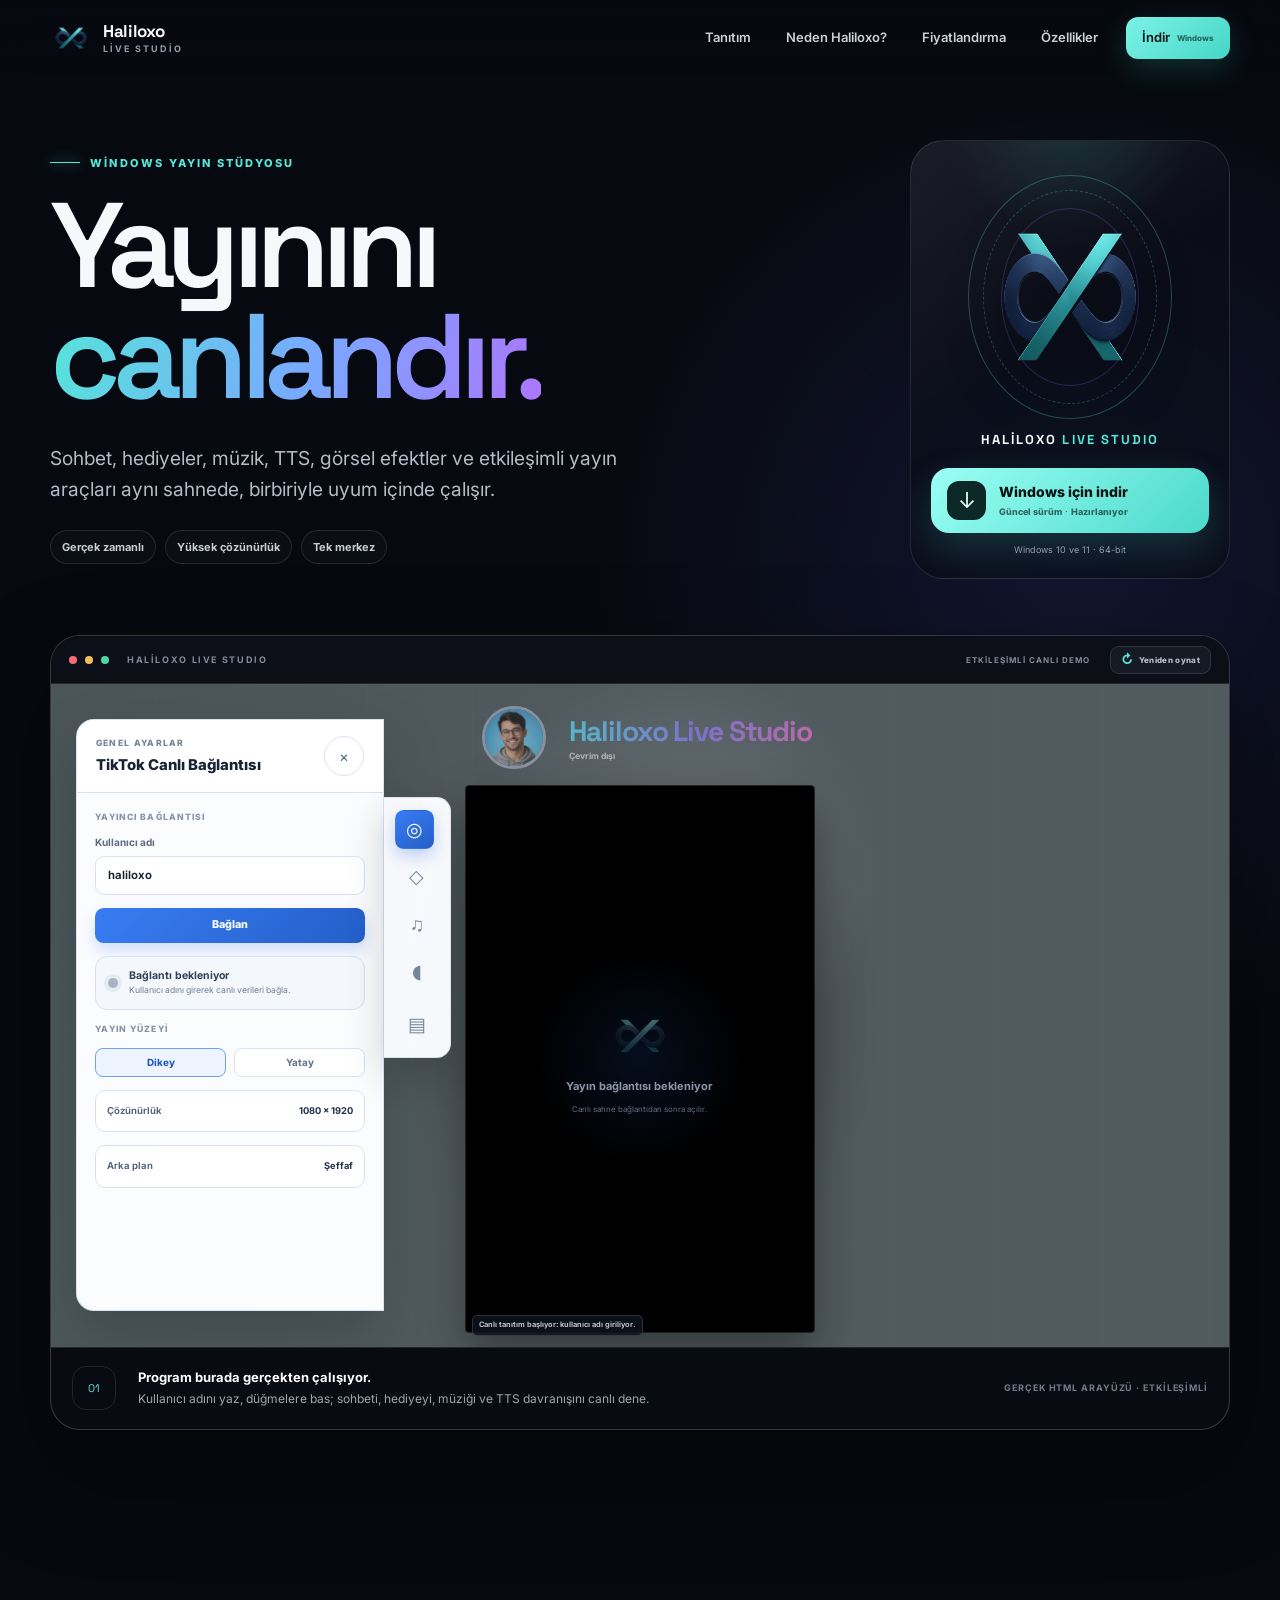
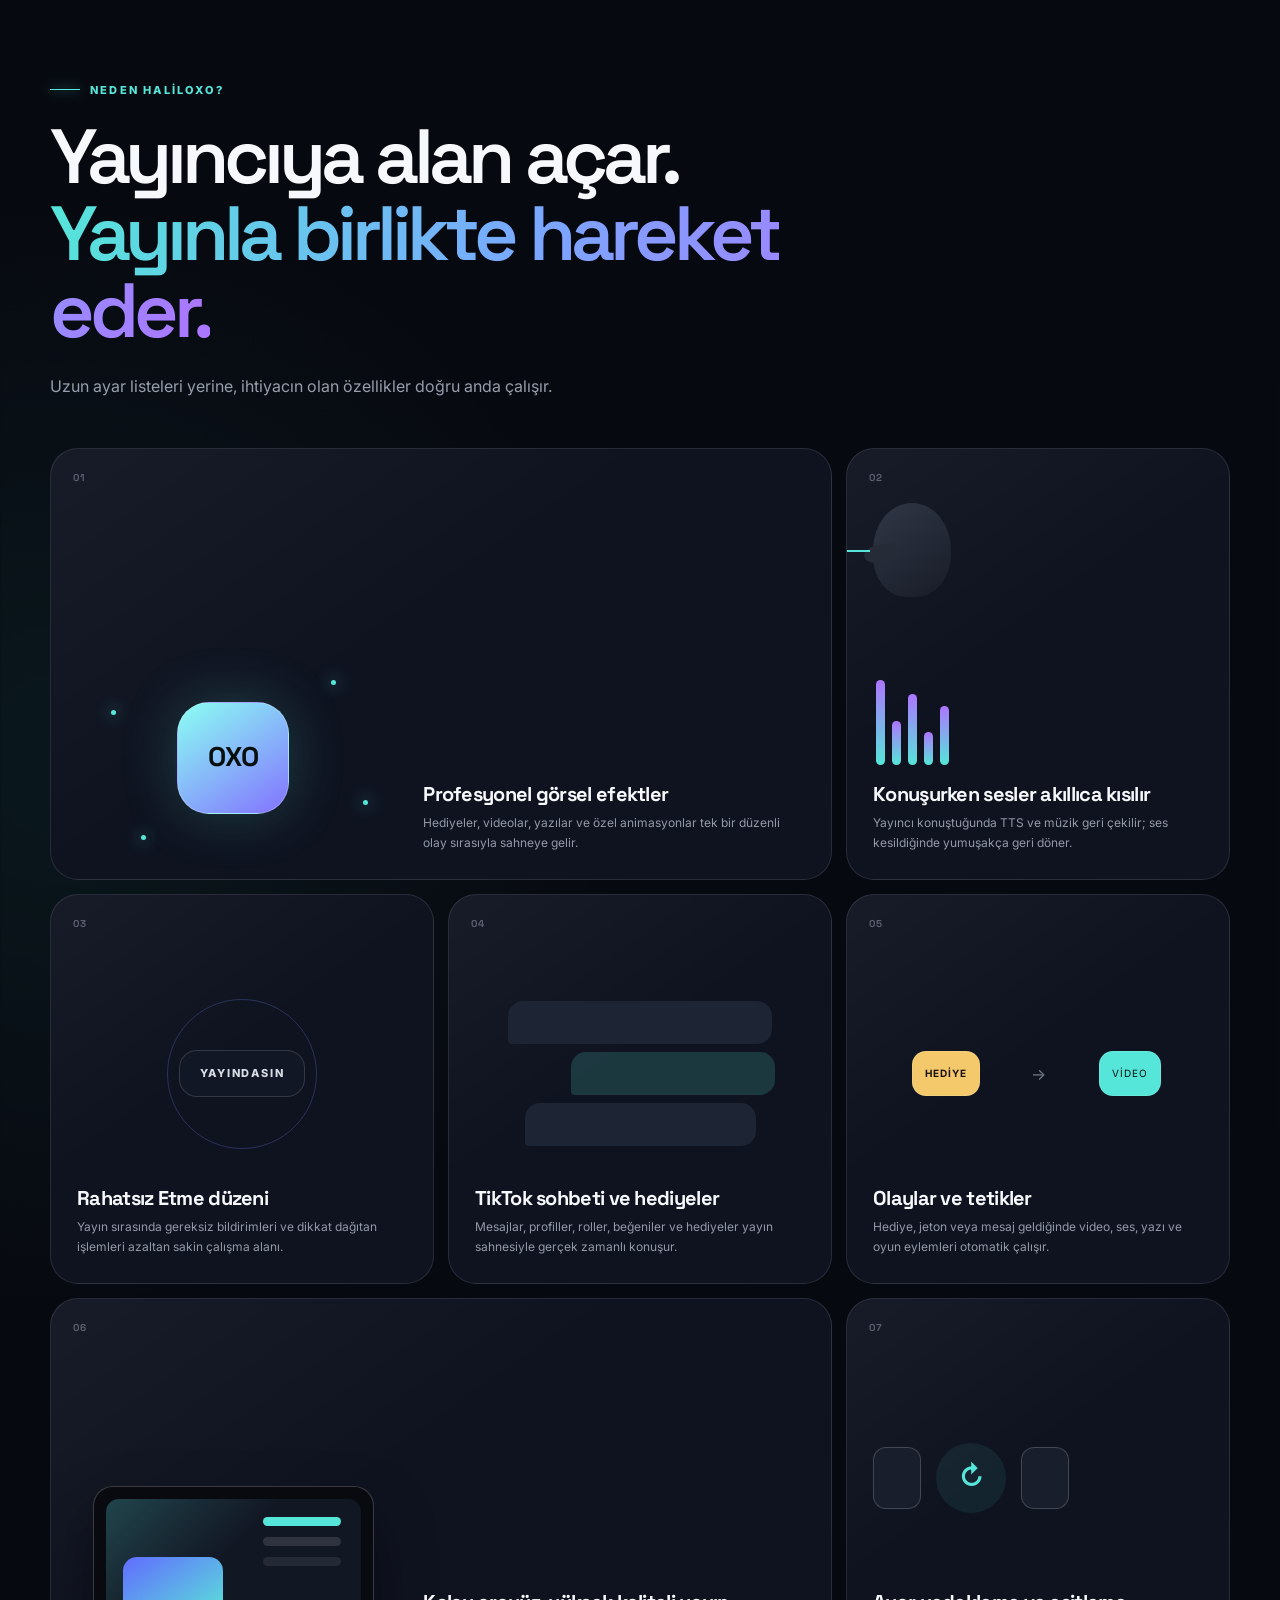
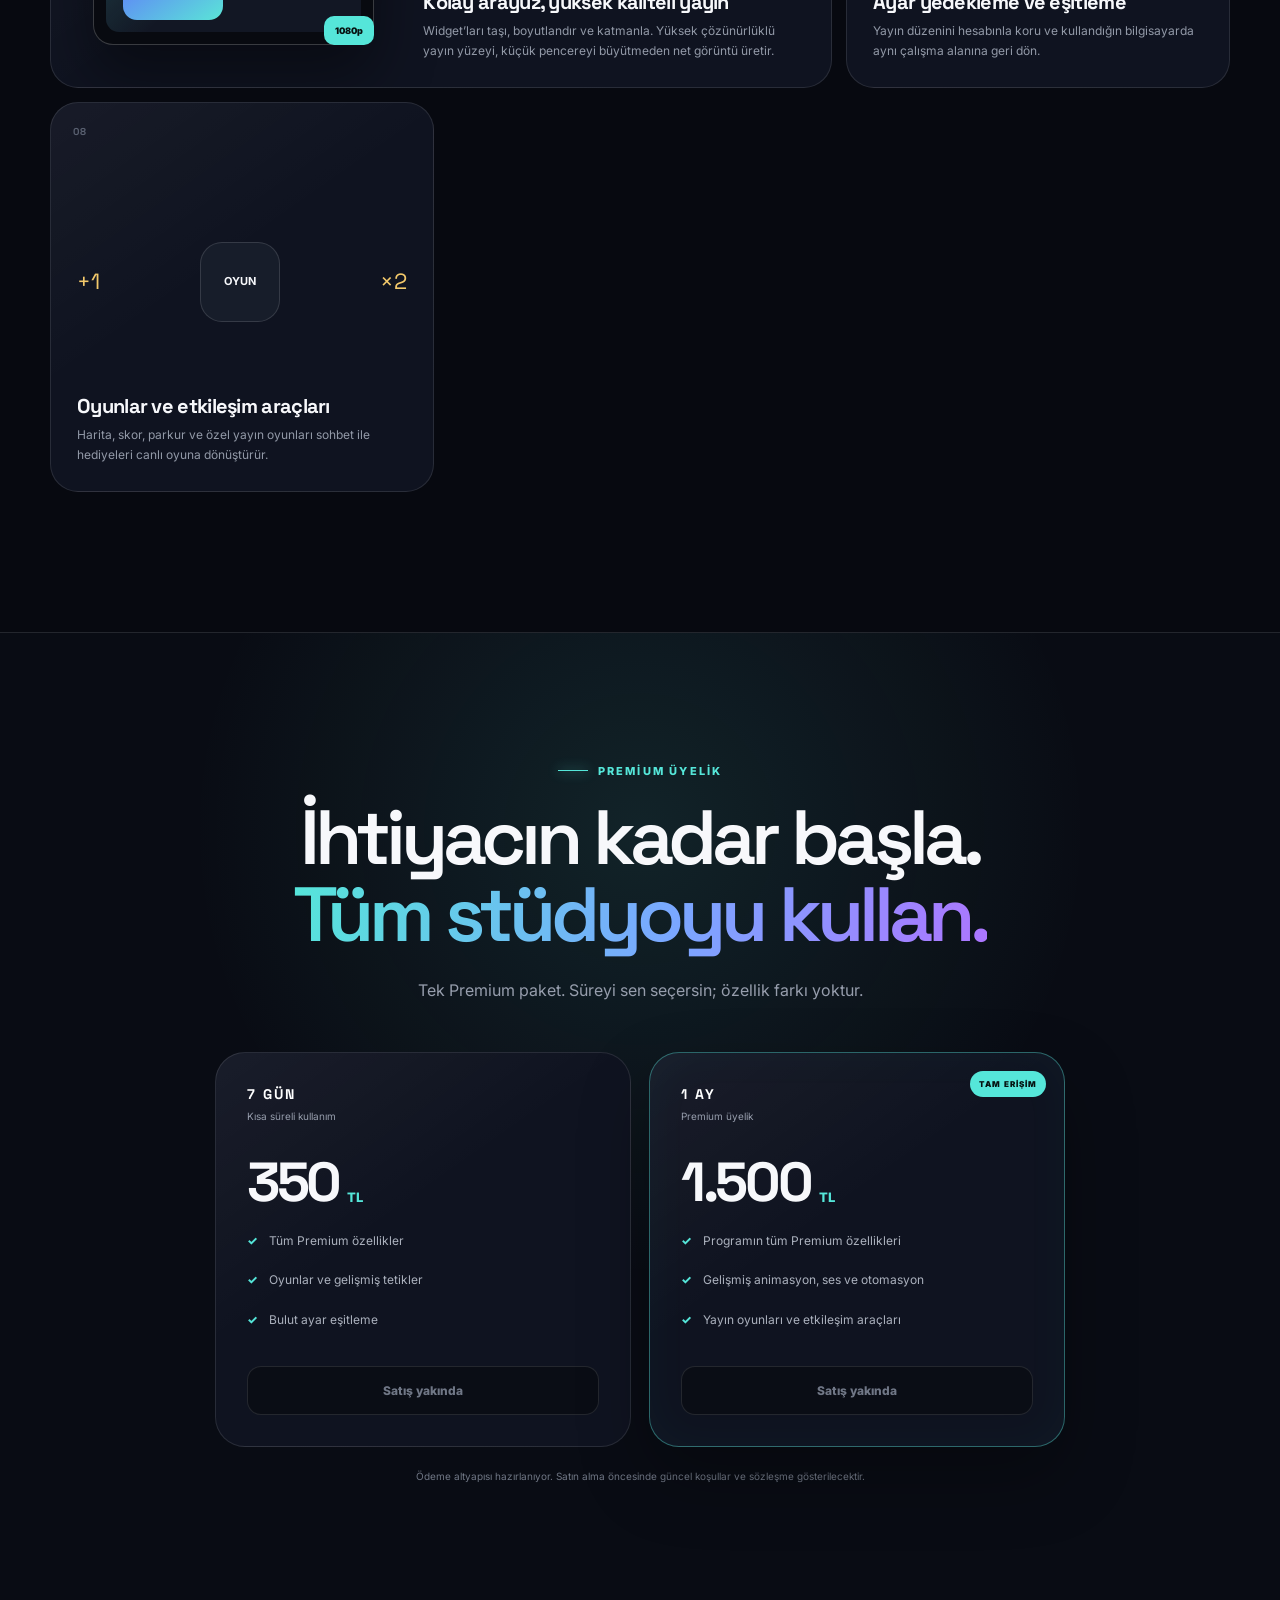
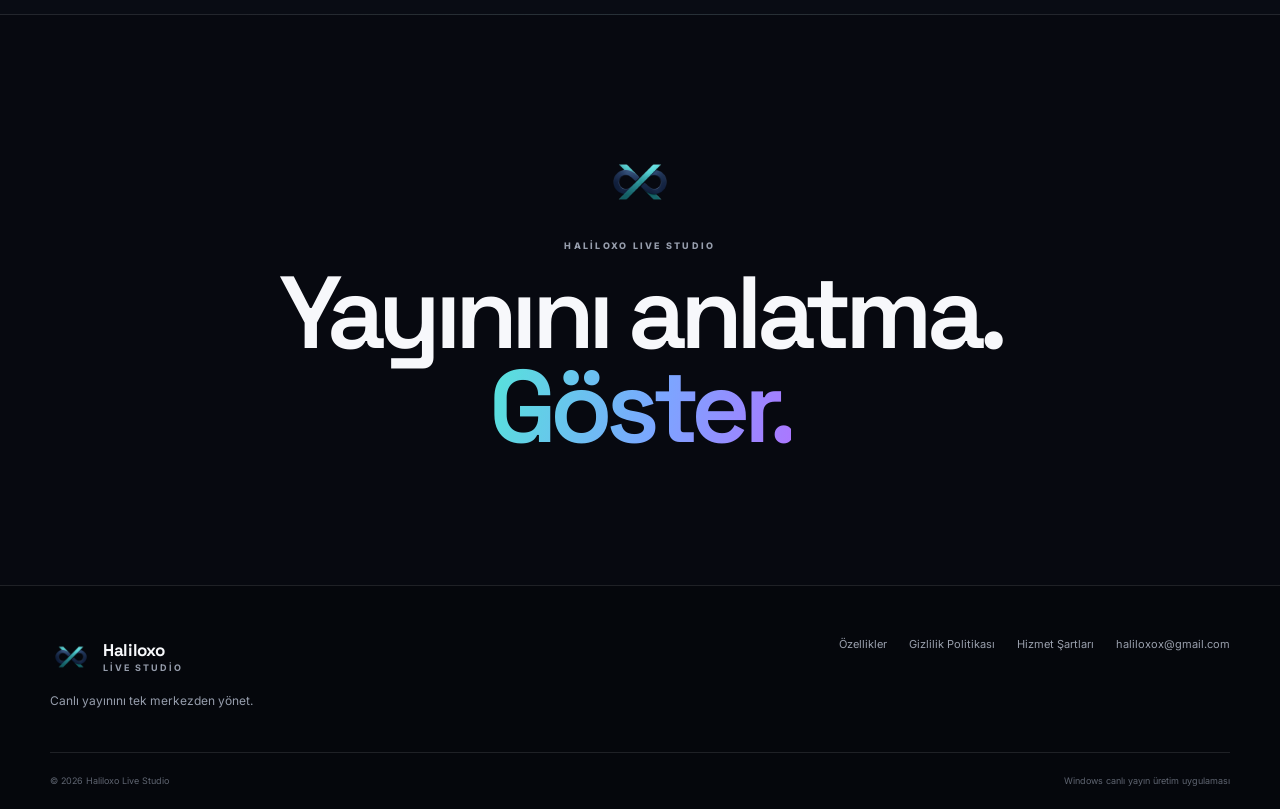
==== commit c6370cbd: "Replace homepage video with interactive Studio demo" ====
--- a/index.html
+++ b/index.html
@@ -15,7 +15,8 @@
   <link rel="apple-touch-icon" href="/assets/apple-touch-icon.png">
   <link rel="manifest" href="/site.webmanifest">
   <link rel="preload" href="/assets/oxo-logo-512.png" as="image">
-  <link rel="stylesheet" href="/styles.css?v=20260731-4">
+  <link rel="stylesheet" href="/styles.css?v=20260731-5">
+  <link rel="stylesheet" href="/studio-demo.css?v=20260731-1">
 
   <meta property="og:type" content="website">
   <meta property="og:locale" content="tr_TR">
@@ -148,35 +149,255 @@
         <small class="download-note" aria-live="polite" data-download-status>Windows 10 ve 11 · 64-bit</small>
       </aside>
 
-      <figure class="product-film reveal" data-film-shell>
-        <div class="film-chrome" aria-hidden="true">
+      <figure
+        class="product-film studio-showcase reveal"
+        data-studio-demo
+        data-connection="offline"
+        data-panel="connection"
+        data-chat="closed"
+        data-music="stopped"
+        data-voice="idle"
+        data-gift="idle"
+        data-orientation="vertical"
+        data-demo-mode="automatic"
+      >
+        <div class="film-chrome">
           <span></span><span></span><span></span>
           <b>HALİLOXO LIVE STUDIO</b>
-          <em>GERÇEK PROGRAM GÖRÜNTÜSÜ</em>
+          <em>ETKİLEŞİMLİ CANLI DEMO</em>
+          <button type="button" data-demo-replay aria-label="Canlı tanıtımı yeniden başlat">
+            <i aria-hidden="true">↻</i> Yeniden oynat
+          </button>
         </div>
         <div class="film-stage">
-          <video
-            data-product-film
-            autoplay
-            muted
-            loop
-            playsinline
-            preload="metadata"
-            poster="/assets/haliloxo-program-poster.webp"
-            aria-label="Haliloxo Live Studio gerçek program tanıtımı"
-          >
-            <source src="/assets/haliloxo-program-tanitim.webm" type="video/webm">
-            <source src="/assets/haliloxo-program-tanitim.mp4" type="video/mp4">
-          </video>
-          <div class="film-fallback" data-film-fallback>
-            <img src="/assets/oxo-logo-512.png" alt="">
-            <p>Gerçek program tanıtımı hazırlanıyor.</p>
+          <div class="studio-demo" data-demo-app>
+            <div class="studio-demo__desktop-glow" aria-hidden="true"></div>
+
+            <section class="studio-demo__settings" aria-label="Haliloxo Live Studio genel ayarları">
+              <header class="studio-demo__settings-header">
+                <div>
+                  <small>GENEL AYARLAR</small>
+                  <strong data-demo-panel-title>TikTok Canlı Bağlantısı</strong>
+                </div>
+                <button type="button" data-demo-close-panel aria-label="Ayarları kapat">×</button>
+              </header>
+
+              <div class="studio-demo__settings-view" data-demo-view="connection">
+                <div class="studio-demo__section-label">YAYINCI BAĞLANTISI</div>
+                <label class="studio-demo__field">
+                  <span>Kullanıcı adı</span>
+                  <input
+                    type="text"
+                    value=""
+                    maxlength="24"
+                    autocomplete="off"
+                    spellcheck="false"
+                    data-demo-username
+                    aria-label="TikTok kullanıcı adı"
+                  >
+                </label>
+                <button class="studio-demo__primary" type="button" data-demo-connect>
+                  <span data-demo-connect-label>Bağlan</span>
+                  <i aria-hidden="true"></i>
+                </button>
+                <div class="studio-demo__connection-card">
+                  <span class="studio-demo__connection-dot"></span>
+                  <div>
+                    <strong data-demo-connection-title>Bağlantı bekleniyor</strong>
+                    <small data-demo-connection-copy>Kullanıcı adını girerek canlı verileri bağla.</small>
+                  </div>
+                </div>
+                <div class="studio-demo__section-label">YAYIN YÜZEYİ</div>
+                <div class="studio-demo__choice-row">
+                  <button type="button" class="is-selected" data-demo-orientation="vertical" aria-pressed="true">Dikey</button>
+                  <button type="button" data-demo-orientation="horizontal" aria-pressed="false">Yatay</button>
+                </div>
+                <div class="studio-demo__setting-row">
+                  <span>Çözünürlük</span><strong>1080 × 1920</strong>
+                </div>
+                <div class="studio-demo__setting-row">
+                  <span>Arka plan</span><strong>Şeffaf</strong>
+                </div>
+              </div>
+
+              <div class="studio-demo__settings-view" data-demo-view="gifts">
+                <div class="studio-demo__section-label">HEDİYE ANİMASYONU</div>
+                <div class="studio-demo__gift-preview" aria-hidden="true">
+                  <span>♥</span>
+                  <i></i><i></i><i></i><i></i>
+                </div>
+                <div class="studio-demo__setting-row">
+                  <span>Özel animasyon</span>
+                  <button class="studio-demo__switch is-on" type="button" data-demo-gift-enabled aria-label="Özel animasyonu aç veya kapat" aria-pressed="true"><i></i></button>
+                </div>
+                <label class="studio-demo__field studio-demo__field--compact">
+                  <span>Kaç jetonda tetiklensin?</span>
+                  <input type="number" value="1000" min="1" data-demo-gift-threshold>
+                </label>
+                <div class="studio-demo__setting-row">
+                  <span>Gösterim süresi</span><strong>5 saniye</strong>
+                </div>
+                <button class="studio-demo__primary" type="button" data-demo-gift-test>
+                  Animasyonu test et
+                </button>
+                <p class="studio-demo__hint">Test, gerçek bir hediye gelmiş gibi sohbeti ve yayın sahnesini birlikte çalıştırır.</p>
+              </div>
+
+              <div class="studio-demo__settings-view" data-demo-view="music">
+                <div class="studio-demo__section-label">MÜZİK</div>
+                <div class="studio-demo__now-playing">
+                  <div class="studio-demo__album">OXO</div>
+                  <div>
+                    <small>ŞİMDİ ÇALIYOR</small>
+                    <strong>Gece Işıkları</strong>
+                    <span>Lina Nova</span>
+                  </div>
+                  <button type="button" data-demo-music-toggle aria-label="Müziği oynat veya duraklat">▶</button>
+                </div>
+                <div class="studio-demo__timeline"><i></i></div>
+                <div class="studio-demo__audio-row">
+                  <span>Yayın sesi</span>
+                  <div class="studio-demo__meter studio-demo__meter--music" aria-hidden="true">
+                    <i></i><i></i><i></i><i></i><i></i><i></i><i></i><i></i>
+                  </div>
+                  <b data-demo-music-level>%70</b>
+                </div>
+                <div class="studio-demo__audio-row">
+                  <span>TTS sesi</span>
+                  <div class="studio-demo__meter studio-demo__meter--tts" aria-hidden="true">
+                    <i></i><i></i><i></i><i></i><i></i><i></i><i></i><i></i>
+                  </div>
+                  <b data-demo-tts-level>%60</b>
+                </div>
+                <div class="studio-demo__setting-row">
+                  <span>Konuşurken otomatik kıs</span>
+                  <button class="studio-demo__switch is-on" type="button" data-demo-ducking-enabled aria-label="Konuşurken sesleri kıs" aria-pressed="true"><i></i></button>
+                </div>
+                <button class="studio-demo__secondary" type="button" data-demo-voice-test>
+                  Mikrofon konuşmasını dene
+                </button>
+              </div>
+
+              <div class="studio-demo__settings-view" data-demo-view="tts">
+                <div class="studio-demo__section-label">TTS SESLİ OKUMA</div>
+                <div class="studio-demo__setting-row">
+                  <span>Yeni mesajları oku</span>
+                  <button class="studio-demo__switch is-on" type="button" data-demo-tts-enabled aria-label="TTS sesli okumayı aç veya kapat" aria-pressed="true"><i></i></button>
+                </div>
+                <label class="studio-demo__field studio-demo__field--select">
+                  <span>Ses</span>
+                  <select aria-label="TTS sesi">
+                    <option>Türkçe kadın sesi</option>
+                    <option>Türkçe erkek sesi</option>
+                  </select>
+                </label>
+                <div class="studio-demo__setting-row">
+                  <span>Okuma hızı</span><strong>1.0×</strong>
+                </div>
+                <div class="studio-demo__range"><i></i><b></b></div>
+                <div class="studio-demo__setting-row">
+                  <span>@kullanıcı-adı okuma</span>
+                  <button class="studio-demo__switch" type="button" aria-label="Kullanıcı adlarını oku" aria-pressed="false"><i></i></button>
+                </div>
+                <div class="studio-demo__tts-sample">
+                  <span>TR</span>
+                  <p><strong>Deniz diyor ki:</strong> Yayın çok güzel olmuş.</p>
+                </div>
+              </div>
+            </section>
+
+            <nav class="studio-demo__dock" aria-label="Studio demo menüsü">
+              <button type="button" class="is-active" data-demo-panel="connection" aria-label="TikTok canlı bağlantısı"><span>◎</span></button>
+              <button type="button" data-demo-panel="gifts" aria-label="Hediyeler"><span>◇</span></button>
+              <button type="button" data-demo-panel="music" aria-label="Müzik"><span>♫</span></button>
+              <button type="button" data-demo-panel="tts" aria-label="TTS sesli okuma"><span>◖</span></button>
+              <button type="button" data-demo-chat-toggle aria-label="Sohbeti aç veya kapat"><span>▤</span></button>
+            </nav>
+
+            <section class="studio-demo__broadcast" aria-label="Yayın ekranı">
+              <header class="studio-demo__publisher">
+                <div class="studio-demo__publisher-avatar">
+                  <img src="/assets/fictional-publisher.webp" alt="">
+                  <span class="studio-demo__rhythm" aria-hidden="true">
+                    <i></i><i></i><i></i><i></i><i></i><i></i><i></i><i></i>
+                  </span>
+                </div>
+                <div>
+                  <strong data-demo-publisher-name>Haliloxo Live Studio</strong>
+                  <small data-demo-track-name>Çevrim dışı</small>
+                </div>
+              </header>
+
+              <div class="studio-demo__screen">
+                <div class="studio-demo__offline">
+                  <img src="/assets/oxo-logo-192.png" alt="">
+                  <strong>Yayın bağlantısı bekleniyor</strong>
+                  <small>Canlı sahne bağlantıdan sonra açılır.</small>
+                </div>
+                <div class="studio-demo__live-scene">
+                  <div class="studio-demo__streamer-shot"></div>
+                  <div class="studio-demo__gameplay-shot"></div>
+                  <div class="studio-demo__scene-label">
+                    <span>CANLI</span><strong>1080p · 60 FPS</strong>
+                  </div>
+                </div>
+                <div class="studio-demo__gift-effect" aria-hidden="true">
+                  <div class="studio-demo__gift-orb">♥</div>
+                  <i></i><i></i><i></i><i></i><i></i><i></i>
+                  <strong>ÖZEL HEDİYE</strong>
+                  <span data-demo-gift-user>Selin'den 1.000 jeton</span>
+                </div>
+                <div class="studio-demo__voice-badge">
+                  <span></span>
+                  <div><strong>Yayıncı konuşuyor</strong><small>Müzik ve TTS kısılıyor</small></div>
+                </div>
+              </div>
+            </section>
+
+            <aside class="studio-demo__social" aria-label="Canlı sohbet">
+              <div class="studio-demo__active-users">
+                <div class="studio-demo__active-heading">
+                  <span>AKTİF İZLEYİCİLER</span><strong data-demo-viewer-count>0 kişi</strong>
+                </div>
+                <div class="studio-demo__active-list">
+                  <button type="button" class="studio-demo__profile studio-demo__profile--1" aria-label="Selin"><b>1</b></button>
+                  <button type="button" class="studio-demo__profile studio-demo__profile--2" aria-label="Deniz"><b>2</b></button>
+                  <button type="button" class="studio-demo__profile studio-demo__profile--3" aria-label="Mert"><b>3</b></button>
+                  <button type="button" class="studio-demo__profile studio-demo__profile--4" aria-label="Efe"><b>4</b></button>
+                  <button type="button" class="studio-demo__profile studio-demo__profile--5" aria-label="Ada"><b>5</b></button>
+                  <button type="button" class="studio-demo__profile studio-demo__profile--6" aria-label="Bora"><b>6</b></button>
+                </div>
+              </div>
+
+              <div class="studio-demo__chat">
+                <header>
+                  <div><span class="studio-demo__live-dot"></span><strong>SOHBET</strong></div>
+                  <small>canlı</small>
+                </header>
+                <div class="studio-demo__messages" data-demo-messages>
+                  <div class="studio-demo__chat-empty">
+                    <span>▤</span>
+                    <strong>Sohbet hazır</strong>
+                    <small>Bağlandıktan sonra yeni mesajlar burada görünür.</small>
+                  </div>
+                </div>
+              </div>
+
+              <div class="studio-demo__quick-controls">
+                <button type="button" data-demo-chat-toggle aria-label="Sohbeti aç veya kapat">▤</button>
+                <button type="button" class="is-on" data-demo-tts-quick aria-label="TTS açık" aria-pressed="true">◖</button>
+              </div>
+            </aside>
+
+            <div class="studio-demo__status" data-demo-status aria-live="polite">
+              Canlı demoya dokunabilir veya otomatik akışı izleyebilirsin.
+            </div>
           </div>
         </div>
         <figcaption>
           <span>01</span>
-          <p><strong>Program nasılsa, burada da öyle.</strong> Bağlantıdan sohbete, hediyeden müziğe kadar gerçek çalışma akışı.</p>
-          <small>Otomatik oynatılır · Sessiz tanıtım</small>
+          <p><strong>Program burada gerçekten çalışıyor.</strong> Kullanıcı adını yaz, düğmelere bas; sohbeti, hediyeyi, müziği ve TTS davranışını canlı dene.</p>
+          <small>Gerçek HTML arayüzü · Etkileşimli</small>
         </figcaption>
       </figure>
     </section>
@@ -342,6 +563,7 @@
     </div>
   </footer>
 
-  <script src="/site.js?v=20260731-3" defer></script>
+  <script src="/site.js?v=20260731-4" defer></script>
+  <script src="/studio-demo.js?v=20260731-1" defer></script>
 </body>
 </html>
--- a/styles.css
+++ b/styles.css
@@ -522,55 +522,6 @@
   overflow: hidden;
 }
 
-.film-stage video,
-.film-fallback {
-  position: absolute;
-  inset: 0;
-  width: 100%;
-  height: 100%;
-}
-
-.film-stage video {
-  z-index: 2;
-  opacity: 0;
-  object-fit: cover;
-  transition: opacity .4s ease;
-}
-
-.product-film.is-ready video {
-  opacity: 1;
-}
-
-.film-fallback {
-  display: grid;
-  place-content: center;
-  justify-items: center;
-  gap: 20px;
-  color: #9299a7;
-  background:
-    linear-gradient(120deg, transparent 15%, rgba(72, 225, 208, .06) 45%, transparent 75%),
-    repeating-linear-gradient(90deg, rgba(255, 255, 255, .018) 0 1px, transparent 1px 80px);
-}
-
-.film-fallback img {
-  width: min(21vw, 190px);
-  opacity: .72;
-  filter: drop-shadow(0 24px 50px rgba(0, 0, 0, .45));
-}
-
-.film-fallback p {
-  margin: 0;
-  font-size: 12px;
-  font-weight: 700;
-  letter-spacing: .14em;
-  text-transform: uppercase;
-}
-
-.product-film.is-ready .film-fallback {
-  opacity: 0;
-  pointer-events: none;
-}
-
 .product-film figcaption {
   min-height: 82px;
   display: grid;
@@ -1618,7 +1569,4 @@
     transition-duration: .01ms !important;
   }
 
-  .product-film video {
-    display: none;
-  }
-}
+}
--- a/studio-demo.css
+++ b/studio-demo.css
@@ -0,0 +1,1820 @@
+.studio-showcase .film-chrome {
+  position: relative;
+  z-index: 5;
+}
+
+.studio-showcase .film-chrome button {
+  min-height: 28px;
+  display: inline-flex;
+  align-items: center;
+  gap: 6px;
+  margin-left: 12px;
+  padding: 0 10px;
+  border: 1px solid rgba(255, 255, 255, .11);
+  border-radius: 9px;
+  color: #b8bfcc;
+  background: #151a25;
+  font-size: 8px;
+  font-weight: 800;
+  letter-spacing: .04em;
+  cursor: pointer;
+  transition: color .2s ease, border-color .2s ease, transform .2s ease;
+}
+
+.studio-showcase .film-chrome button:hover {
+  color: #fff;
+  border-color: rgba(85, 230, 217, .42);
+  transform: translateY(-1px);
+}
+
+.studio-showcase .film-chrome button i {
+  color: #55e6d9;
+  font-size: 13px;
+  font-style: normal;
+}
+
+.studio-showcase .film-stage {
+  isolation: isolate;
+  background: #4f595d;
+}
+
+.studio-demo {
+  --studio-light-bg: #fbfcfe;
+  --studio-light-panel: #fff;
+  --studio-light-card: #f4f7fb;
+  --studio-light-line: #d9e2ee;
+  --studio-light-text: #172235;
+  --studio-light-muted: #66758a;
+  --studio-blue: #2f6fed;
+  --studio-blue-dark: #245fc9;
+  --studio-mint: #55e6bf;
+  --studio-gold: #f6c453;
+  position: absolute;
+  inset: 0;
+  overflow: hidden;
+  color: var(--studio-light-text);
+  background:
+    radial-gradient(circle at 53% 28%, rgba(255, 255, 255, .15), transparent 26%),
+    linear-gradient(115deg, rgba(30, 42, 48, .12), transparent 44%),
+    #515b5f;
+  font-family: Inter, system-ui, -apple-system, BlinkMacSystemFont, "Segoe UI", sans-serif;
+  font-size: clamp(5.5px, 1vw, 12px);
+  line-height: 1.35;
+  container-type: inline-size;
+}
+
+.studio-demo::before {
+  position: absolute;
+  inset: 0;
+  content: "";
+  pointer-events: none;
+  background:
+    repeating-linear-gradient(90deg, rgba(255, 255, 255, .025) 0 1px, transparent 1px 8.93%),
+    repeating-linear-gradient(0deg, rgba(255, 255, 255, .018) 0 1px, transparent 1px 15.87%);
+  opacity: .5;
+}
+
+.studio-demo__desktop-glow {
+  position: absolute;
+  left: 29%;
+  top: 7%;
+  width: 42%;
+  height: 87%;
+  border-radius: 50%;
+  background: radial-gradient(ellipse, rgba(0, 0, 0, .26), transparent 70%);
+  pointer-events: none;
+}
+
+.studio-demo button,
+.studio-demo input,
+.studio-demo select {
+  -webkit-tap-highlight-color: transparent;
+}
+
+.studio-demo button {
+  border: 0;
+  cursor: pointer;
+}
+
+.studio-demo__settings {
+  position: absolute;
+  z-index: 8;
+  left: 2.15%;
+  top: 5.3%;
+  width: 26.1%;
+  height: 89.4%;
+  display: flex;
+  flex-direction: column;
+  border: 1px solid rgba(217, 226, 238, .94);
+  border-radius: 1.5em 0 0 1.5em;
+  color: var(--studio-light-text);
+  background: var(--studio-light-bg);
+  box-shadow: 0 2.2em 5em rgba(13, 23, 37, .24);
+  overflow: hidden;
+  transform: translateX(0);
+  opacity: 1;
+  transition: transform .5s cubic-bezier(.22, .8, .22, 1), opacity .25s ease;
+}
+
+.studio-showcase[data-panel="none"] .studio-demo__settings {
+  pointer-events: none;
+  opacity: 0;
+  transform: translateX(-106%);
+}
+
+.studio-demo__settings-header {
+  min-height: 12.4%;
+  display: flex;
+  align-items: center;
+  justify-content: space-between;
+  gap: 1em;
+  padding: 1.3em 1.55em;
+  border-bottom: 1px solid var(--studio-light-line);
+  background: rgba(255, 255, 255, .96);
+}
+
+.studio-demo__settings-header > div {
+  min-width: 0;
+  display: grid;
+}
+
+.studio-demo__settings-header small {
+  color: #75849a;
+  font-size: .72em;
+  font-weight: 800;
+  letter-spacing: .15em;
+}
+
+.studio-demo__settings-header strong {
+  margin-top: .38em;
+  overflow: hidden;
+  color: var(--studio-light-text);
+  font-size: 1.24em;
+  font-weight: 800;
+  text-overflow: ellipsis;
+  white-space: nowrap;
+}
+
+.studio-demo__settings-header button {
+  width: 2.7em;
+  height: 2.7em;
+  flex: 0 0 auto;
+  display: grid;
+  place-items: center;
+  border: 1px solid var(--studio-light-line);
+  border-radius: 50%;
+  color: #586980;
+  background: #fff;
+  font-size: 1.25em;
+  line-height: 1;
+}
+
+.studio-demo__settings-view {
+  min-height: 0;
+  display: none;
+  flex: 1;
+  align-content: flex-start;
+  gap: 1.08em;
+  padding: 1.45em 1.5em;
+  overflow: hidden auto;
+  scrollbar-width: none;
+}
+
+.studio-demo__settings-view::-webkit-scrollbar {
+  display: none;
+}
+
+.studio-showcase[data-panel="connection"] [data-demo-view="connection"],
+.studio-showcase[data-panel="gifts"] [data-demo-view="gifts"],
+.studio-showcase[data-panel="music"] [data-demo-view="music"],
+.studio-showcase[data-panel="tts"] [data-demo-view="tts"] {
+  display: grid;
+  animation: studio-panel-enter .46s cubic-bezier(.2, .8, .2, 1) both;
+}
+
+.studio-demo__section-label {
+  margin-top: .1em;
+  color: #8794a7;
+  font-size: .72em;
+  font-weight: 800;
+  letter-spacing: .13em;
+}
+
+.studio-demo__field {
+  display: grid;
+  gap: .55em;
+}
+
+.studio-demo__field > span {
+  color: #5d6c80;
+  font-size: .84em;
+  font-weight: 700;
+}
+
+.studio-demo__field input,
+.studio-demo__field select {
+  width: 100%;
+  height: 3.35em;
+  padding: 0 1em;
+  border: 1px solid var(--studio-light-line);
+  border-radius: .8em;
+  outline: 0;
+  color: var(--studio-light-text);
+  background: #fff;
+  font-size: .95em;
+  font-weight: 650;
+  user-select: text;
+  transition: border-color .2s ease, box-shadow .2s ease;
+}
+
+.studio-demo__field input:focus,
+.studio-demo__field select:focus {
+  border-color: rgba(47, 111, 237, .7);
+  box-shadow: 0 0 0 3px rgba(47, 111, 237, .11);
+}
+
+.studio-demo__field--compact input {
+  height: 3em;
+}
+
+.studio-demo__field--select select {
+  appearance: none;
+  background:
+    linear-gradient(45deg, transparent 50%, #718096 50%) calc(100% - 1.3em) 52% / .42em .42em no-repeat,
+    linear-gradient(135deg, #718096 50%, transparent 50%) calc(100% - .98em) 52% / .42em .42em no-repeat,
+    #fff;
+}
+
+.studio-demo__primary,
+.studio-demo__secondary {
+  min-height: 3.3em;
+  display: inline-flex;
+  align-items: center;
+  justify-content: center;
+  gap: .65em;
+  border-radius: .8em;
+  font-size: .9em;
+  font-weight: 800;
+}
+
+.studio-demo__primary {
+  color: #fff;
+  background: linear-gradient(135deg, #397cf3, #245fc9);
+  box-shadow: 0 .7em 1.5em rgba(47, 111, 237, .22);
+}
+
+.studio-demo__primary i {
+  display: none;
+  width: 1em;
+  height: 1em;
+  border: .18em solid rgba(255, 255, 255, .34);
+  border-top-color: #fff;
+  border-radius: 50%;
+  animation: studio-spin .7s linear infinite;
+}
+
+.studio-showcase[data-connection="connecting"] .studio-demo__primary i {
+  display: block;
+}
+
+.studio-demo__secondary {
+  border: 1px solid var(--studio-light-line);
+  color: #2f5e9f;
+  background: #eef4ff;
+}
+
+.studio-demo__connection-card,
+.studio-demo__tts-sample {
+  display: flex;
+  align-items: center;
+  gap: .9em;
+  padding: 1em;
+  border: 1px solid var(--studio-light-line);
+  border-radius: 1em;
+  background: var(--studio-light-card);
+}
+
+.studio-demo__connection-card > div {
+  min-width: 0;
+  display: grid;
+}
+
+.studio-demo__connection-card strong {
+  color: #314059;
+  font-size: .88em;
+}
+
+.studio-demo__connection-card small {
+  margin-top: .22em;
+  overflow: hidden;
+  color: #738197;
+  font-size: .72em;
+  text-overflow: ellipsis;
+  white-space: nowrap;
+}
+
+.studio-demo__connection-dot {
+  width: .82em;
+  height: .82em;
+  flex: 0 0 auto;
+  border-radius: 50%;
+  background: #a9b4c3;
+  box-shadow: 0 0 0 .34em rgba(142, 156, 175, .14);
+  transition: background .25s ease, box-shadow .25s ease;
+}
+
+.studio-showcase[data-connection="connecting"] .studio-demo__connection-dot {
+  background: #f6b84d;
+  box-shadow: 0 0 0 .34em rgba(246, 184, 77, .16);
+  animation: studio-status-pulse 1s ease-in-out infinite;
+}
+
+.studio-showcase[data-connection="live"] .studio-demo__connection-dot {
+  background: #42c98b;
+  box-shadow: 0 0 0 .34em rgba(66, 201, 139, .16);
+}
+
+.studio-demo__choice-row {
+  display: grid;
+  grid-template-columns: repeat(2, 1fr);
+  gap: .7em;
+}
+
+.studio-demo__choice-row button {
+  height: 2.9em;
+  border: 1px solid var(--studio-light-line);
+  border-radius: .8em;
+  color: #67768b;
+  background: #fff;
+  font-size: .82em;
+  font-weight: 750;
+}
+
+.studio-demo__choice-row button.is-selected {
+  border-color: #6f9ff6;
+  color: #2059bd;
+  background: #edf4ff;
+}
+
+.studio-demo__setting-row {
+  min-height: 3.55em;
+  display: flex;
+  align-items: center;
+  justify-content: space-between;
+  gap: 1em;
+  padding: .65em .9em;
+  border: 1px solid var(--studio-light-line);
+  border-radius: .85em;
+  background: #fff;
+}
+
+.studio-demo__setting-row > span {
+  min-width: 0;
+  color: #526278;
+  font-size: .8em;
+  font-weight: 650;
+}
+
+.studio-demo__setting-row > strong {
+  flex: 0 0 auto;
+  color: #22324a;
+  font-size: .78em;
+}
+
+.studio-demo__switch {
+  position: relative;
+  width: 2.85em;
+  height: 1.62em;
+  flex: 0 0 auto;
+  border-radius: 1em;
+  background: #c8d1de;
+  transition: background .22s ease;
+}
+
+.studio-demo__switch i {
+  position: absolute;
+  top: .2em;
+  left: .2em;
+  width: 1.22em;
+  height: 1.22em;
+  border-radius: 50%;
+  background: #fff;
+  box-shadow: 0 .18em .4em rgba(20, 36, 56, .2);
+  transition: transform .28s cubic-bezier(.2, .8, .2, 1);
+}
+
+.studio-demo__switch.is-on {
+  background: #2f6fed;
+}
+
+.studio-demo__switch.is-on i {
+  transform: translateX(1.22em);
+}
+
+.studio-demo__hint {
+  margin: 0;
+  color: #75849a;
+  font-size: .7em;
+  line-height: 1.55;
+}
+
+.studio-demo__gift-preview {
+  position: relative;
+  min-height: 8.6em;
+  display: grid;
+  place-items: center;
+  border: 1px solid var(--studio-light-line);
+  border-radius: 1.05em;
+  overflow: hidden;
+  background:
+    radial-gradient(circle, rgba(246, 196, 83, .22), transparent 53%),
+    #f8faff;
+}
+
+.studio-demo__gift-preview span {
+  position: relative;
+  z-index: 2;
+  color: #ff5d81;
+  font-size: 4.2em;
+  filter: drop-shadow(0 .2em .45em rgba(255, 70, 115, .3));
+  animation: studio-heart-float 2.3s ease-in-out infinite;
+}
+
+.studio-demo__gift-preview i {
+  position: absolute;
+  width: .52em;
+  height: .52em;
+  border-radius: 50%;
+  background: var(--studio-gold);
+  box-shadow: 0 0 .8em rgba(246, 196, 83, .72);
+  animation: studio-orbit 2.6s linear infinite;
+}
+
+.studio-demo__gift-preview i:nth-of-type(2) {
+  animation-delay: -.65s;
+}
+
+.studio-demo__gift-preview i:nth-of-type(3) {
+  animation-delay: -1.3s;
+}
+
+.studio-demo__gift-preview i:nth-of-type(4) {
+  animation-delay: -1.95s;
+}
+
+.studio-demo__now-playing {
+  display: grid;
+  grid-template-columns: 3.8em minmax(0, 1fr) 2.8em;
+  gap: .85em;
+  align-items: center;
+  padding: .9em;
+  border: 1px solid var(--studio-light-line);
+  border-radius: 1em;
+  background: var(--studio-light-card);
+}
+
+.studio-demo__album {
+  width: 3.8em;
+  height: 3.8em;
+  display: grid;
+  place-items: center;
+  border-radius: 50%;
+  color: #fff;
+  background:
+    radial-gradient(circle at center, #111 0 12%, #f6c453 13% 18%, #111 19% 43%, #313a48 44% 47%, #111 48%);
+  font-size: .62em;
+  font-weight: 900;
+  letter-spacing: .1em;
+}
+
+.studio-showcase[data-music="playing"] .studio-demo__album {
+  animation: studio-spin 5s linear infinite;
+}
+
+.studio-demo__now-playing > div:nth-child(2) {
+  min-width: 0;
+  display: grid;
+}
+
+.studio-demo__now-playing small {
+  color: #8a97a9;
+  font-size: .56em;
+  font-weight: 850;
+  letter-spacing: .12em;
+}
+
+.studio-demo__now-playing strong {
+  margin-top: .18em;
+  overflow: hidden;
+  color: #1f2e43;
+  font-size: .86em;
+  text-overflow: ellipsis;
+  white-space: nowrap;
+}
+
+.studio-demo__now-playing span {
+  color: #708096;
+  font-size: .7em;
+}
+
+.studio-demo__now-playing button {
+  width: 2.8em;
+  height: 2.8em;
+  display: grid;
+  place-items: center;
+  border-radius: 50%;
+  color: #fff;
+  background: #2f6fed;
+  font-size: .72em;
+}
+
+.studio-demo__timeline,
+.studio-demo__range {
+  position: relative;
+  height: .42em;
+  border-radius: 1em;
+  background: #dce4ef;
+}
+
+.studio-demo__timeline i,
+.studio-demo__range i {
+  position: absolute;
+  inset: 0 auto 0 0;
+  width: 57%;
+  border-radius: inherit;
+  background: linear-gradient(90deg, #2f6fed, #6b8efa);
+}
+
+.studio-demo__range i {
+  width: 48%;
+}
+
+.studio-demo__range b {
+  position: absolute;
+  left: 48%;
+  top: 50%;
+  width: 1.05em;
+  height: 1.05em;
+  border: .18em solid #fff;
+  border-radius: 50%;
+  background: #2f6fed;
+  box-shadow: 0 .15em .4em rgba(40, 70, 110, .28);
+  transform: translate(-50%, -50%);
+}
+
+.studio-demo__audio-row {
+  display: grid;
+  grid-template-columns: 5.5em minmax(0, 1fr) 2.2em;
+  gap: .65em;
+  align-items: center;
+}
+
+.studio-demo__audio-row > span {
+  color: #5d6c80;
+  font-size: .74em;
+  font-weight: 700;
+}
+
+.studio-demo__audio-row > b {
+  color: #516177;
+  font-size: .68em;
+  text-align: right;
+}
+
+.studio-demo__meter {
+  height: 1.7em;
+  display: flex;
+  align-items: flex-end;
+  gap: .18em;
+}
+
+.studio-demo__meter i {
+  width: 10%;
+  height: var(--meter, 50%);
+  border-radius: .2em .2em 0 0;
+  background: linear-gradient(to top, #41c98d, #8be1b8);
+  transform-origin: bottom;
+  transition: height .3s ease, opacity .3s ease;
+}
+
+.studio-demo__meter i:nth-child(1) {
+  --meter: 38%;
+}
+
+.studio-demo__meter i:nth-child(2) {
+  --meter: 78%;
+}
+
+.studio-demo__meter i:nth-child(3) {
+  --meter: 56%;
+}
+
+.studio-demo__meter i:nth-child(4) {
+  --meter: 92%;
+}
+
+.studio-demo__meter i:nth-child(5) {
+  --meter: 64%;
+}
+
+.studio-demo__meter i:nth-child(6) {
+  --meter: 81%;
+}
+
+.studio-demo__meter i:nth-child(7) {
+  --meter: 48%;
+}
+
+.studio-demo__meter i:nth-child(8) {
+  --meter: 69%;
+}
+
+.studio-showcase[data-music="playing"][data-voice="idle"] .studio-demo__meter i {
+  animation: studio-meter-dance .78s ease-in-out infinite alternate;
+}
+
+.studio-showcase[data-music="playing"][data-voice="idle"] .studio-demo__meter i:nth-child(2n) {
+  animation-delay: -.31s;
+}
+
+.studio-showcase[data-music="playing"][data-voice="idle"] .studio-demo__meter i:nth-child(3n) {
+  animation-delay: -.53s;
+}
+
+.studio-showcase[data-voice="speaking"] .studio-demo__meter i {
+  height: 18%;
+  opacity: .56;
+  animation: none;
+}
+
+.studio-demo__tts-sample > span {
+  width: 2.4em;
+  height: 2.4em;
+  display: grid;
+  place-items: center;
+  flex: 0 0 auto;
+  border-radius: .7em;
+  color: #fff;
+  background: #2f6fed;
+  font-size: .7em;
+  font-weight: 850;
+}
+
+.studio-demo__tts-sample p {
+  margin: 0;
+  color: #66758a;
+  font-size: .72em;
+}
+
+.studio-demo__tts-sample strong {
+  display: block;
+  color: #27374f;
+}
+
+.studio-demo__dock {
+  position: absolute;
+  z-index: 10;
+  left: 28.25%;
+  top: 17%;
+  width: 5.7%;
+  min-width: 3.6em;
+  display: grid;
+  justify-items: center;
+  gap: .72em;
+  padding: 1em .55em;
+  border: 1px solid rgba(217, 226, 238, .94);
+  border-left: 0;
+  border-radius: 0 1.2em 1.2em 0;
+  background: rgba(251, 252, 254, .98);
+  box-shadow: 0 1.4em 3.2em rgba(13, 23, 37, .2);
+}
+
+.studio-demo__dock button {
+  position: relative;
+  width: 3.25em;
+  height: 3.25em;
+  display: grid;
+  place-items: center;
+  border: 1px solid transparent;
+  border-radius: .72em;
+  color: #75859a;
+  background: transparent;
+  transition: color .2s ease, background .2s ease, transform .25s ease, box-shadow .25s ease;
+}
+
+.studio-demo__dock button span {
+  font-family: "Segoe UI Symbol", sans-serif;
+  font-size: 1.6em;
+  line-height: 1;
+}
+
+.studio-demo__dock button:hover {
+  color: #2f6fed;
+  background: #eef4ff;
+}
+
+.studio-demo__dock button.is-active {
+  color: #fff;
+  background: linear-gradient(145deg, #397cf3, #245fc9);
+  box-shadow: 0 .6em 1.3em rgba(47, 111, 237, .28);
+  transform: translateX(-.16em);
+}
+
+.studio-demo__dock button[data-demo-chat-toggle] {
+  margin-top: .45em;
+}
+
+.studio-showcase[data-chat="open"] .studio-demo__dock button[data-demo-chat-toggle] {
+  color: #fff;
+  background: #2dba7f;
+}
+
+.studio-demo__broadcast {
+  position: absolute;
+  z-index: 4;
+  left: 35.15%;
+  top: 2.2%;
+  width: 29.7%;
+  height: 95.8%;
+  color: #fff;
+}
+
+.studio-demo__publisher {
+  position: absolute;
+  z-index: 5;
+  left: 0;
+  top: 0;
+  width: 100%;
+  height: 13.2%;
+  display: flex;
+  align-items: center;
+  gap: 1.15em;
+  padding-left: .65em;
+  opacity: .65;
+  transform: translateY(-.25em);
+  transition: opacity .45s ease, transform .5s cubic-bezier(.2, .8, .2, 1);
+}
+
+.studio-showcase[data-connection="live"] .studio-demo__publisher {
+  opacity: 1;
+  transform: translateY(0);
+}
+
+.studio-demo__publisher-avatar {
+  position: relative;
+  width: 6.9em;
+  height: 6.9em;
+  display: grid;
+  place-items: center;
+  flex: 0 0 auto;
+}
+
+.studio-demo__publisher-avatar img {
+  position: relative;
+  z-index: 2;
+  width: 5.3em;
+  height: 5.3em;
+  border: .3em solid #a5b0c1;
+  border-radius: 50%;
+  object-fit: cover;
+  transition: border-color .4s ease, transform .4s ease;
+}
+
+.studio-showcase[data-connection="live"] .studio-demo__publisher-avatar img {
+  border-color: var(--studio-mint);
+}
+
+.studio-showcase[data-music="playing"] .studio-demo__publisher-avatar img {
+  width: 4.65em;
+  height: 4.65em;
+  border-color: var(--studio-gold);
+  animation: studio-spin 5.5s linear infinite;
+}
+
+.studio-showcase[data-music="paused"] .studio-demo__publisher-avatar img {
+  width: 4.65em;
+  height: 4.65em;
+  border-color: var(--studio-gold);
+}
+
+.studio-demo__publisher > div:last-child {
+  min-width: 0;
+  display: grid;
+}
+
+.studio-demo__publisher strong {
+  overflow: hidden;
+  color: transparent;
+  background: linear-gradient(90deg, #58e6ff, #8b7cff, #ff6fcf, #ffd36a, #55e6a5, #58e6ff) 0 0 / 260% 100%;
+  background-clip: text;
+  -webkit-background-clip: text;
+  font-family: "Space Grotesk", Inter, sans-serif;
+  font-size: 2.35em;
+  font-weight: 900;
+  letter-spacing: -.04em;
+  text-overflow: ellipsis;
+  white-space: nowrap;
+  animation: studio-name-rgb 7s linear infinite;
+}
+
+.studio-demo__publisher small {
+  width: 100%;
+  margin-top: .16em;
+  overflow: hidden;
+  color: rgba(255, 255, 255, .8);
+  font-size: .72em;
+  font-weight: 700;
+  text-overflow: ellipsis;
+  white-space: nowrap;
+}
+
+.studio-showcase[data-music="playing"] .studio-demo__publisher small {
+  color: #f6d77d;
+}
+
+.studio-demo__rhythm {
+  position: absolute;
+  z-index: 1;
+  inset: 0;
+  display: none;
+  border-radius: 50%;
+}
+
+.studio-showcase[data-music="playing"] .studio-demo__rhythm {
+  display: block;
+  animation: studio-rhythm-turn 9s linear infinite;
+}
+
+.studio-demo__rhythm i {
+  position: absolute;
+  left: calc(50% - .13em);
+  bottom: 50%;
+  width: .26em;
+  height: 47%;
+  border-radius: 1em;
+  background: linear-gradient(to top, #55e6d9, #ad75ff, #ff6e99);
+  transform: rotate(calc(var(--beat) * 45deg));
+  transform-origin: center bottom;
+  animation: studio-rhythm-beat .55s ease-in-out infinite alternate;
+}
+
+.studio-demo__rhythm i:nth-child(1) {
+  --beat: 0;
+}
+
+.studio-demo__rhythm i:nth-child(2) {
+  --beat: 1;
+  animation-delay: -.1s;
+}
+
+.studio-demo__rhythm i:nth-child(3) {
+  --beat: 2;
+  animation-delay: -.2s;
+}
+
+.studio-demo__rhythm i:nth-child(4) {
+  --beat: 3;
+  animation-delay: -.3s;
+}
+
+.studio-demo__rhythm i:nth-child(5) {
+  --beat: 4;
+  animation-delay: -.4s;
+}
+
+.studio-demo__rhythm i:nth-child(6) {
+  --beat: 5;
+  animation-delay: -.5s;
+}
+
+.studio-demo__rhythm i:nth-child(7) {
+  --beat: 6;
+  animation-delay: -.16s;
+}
+
+.studio-demo__rhythm i:nth-child(8) {
+  --beat: 7;
+  animation-delay: -.36s;
+}
+
+.studio-demo__screen {
+  position: absolute;
+  inset: 13.6% 0 0;
+  overflow: hidden;
+  border: 1px solid rgba(255, 255, 255, .13);
+  border-radius: .38em;
+  background: #000;
+  box-shadow: 0 1.8em 3.8em rgba(0, 0, 0, .35);
+}
+
+.studio-showcase[data-orientation="horizontal"] .studio-demo__broadcast {
+  left: 34.2%;
+  top: 7%;
+  width: 31.5%;
+  height: 86%;
+}
+
+.studio-showcase[data-orientation="horizontal"] .studio-demo__publisher {
+  top: 8%;
+  height: 17%;
+}
+
+.studio-showcase[data-orientation="horizontal"] .studio-demo__screen {
+  inset: 33% 0 34%;
+  border-radius: .8em;
+}
+
+.studio-showcase[data-orientation="horizontal"] .studio-demo__live-scene {
+  display: block;
+}
+
+.studio-showcase[data-orientation="horizontal"] .studio-demo__gameplay-shot {
+  position: absolute;
+  inset: 0;
+  border: 0;
+}
+
+.studio-showcase[data-orientation="horizontal"] .studio-demo__streamer-shot {
+  position: absolute;
+  z-index: 2;
+  left: 3.5%;
+  top: 6%;
+  width: 31%;
+  height: 45%;
+  border: 1px solid rgba(255, 255, 255, .45);
+  border-radius: .55em;
+  box-shadow: 0 .7em 1.6em rgba(0, 0, 0, .4);
+}
+
+.studio-demo__offline,
+.studio-demo__live-scene,
+.studio-demo__gift-effect {
+  position: absolute;
+  inset: 0;
+}
+
+.studio-demo__offline {
+  z-index: 2;
+  display: grid;
+  place-content: center;
+  justify-items: center;
+  gap: .85em;
+  color: #8c96a8;
+  text-align: center;
+  background:
+    radial-gradient(circle at center, rgba(47, 111, 237, .12), transparent 33%),
+    #000;
+  opacity: 1;
+  transition: opacity .5s ease, visibility .5s;
+}
+
+.studio-demo__offline img {
+  width: 5.5em;
+  opacity: .45;
+  filter: grayscale(.35);
+}
+
+.studio-demo__offline strong {
+  font-size: .92em;
+}
+
+.studio-demo__offline small {
+  color: #626d7e;
+  font-size: .66em;
+}
+
+.studio-showcase[data-connection="live"] .studio-demo__offline {
+  visibility: hidden;
+  opacity: 0;
+}
+
+.studio-demo__live-scene {
+  z-index: 1;
+  display: grid;
+  grid-template-rows: 44% 56%;
+  opacity: 0;
+  transform: scale(.985);
+  transition: opacity .55s ease, transform .65s cubic-bezier(.2, .8, .2, 1);
+}
+
+.studio-showcase[data-connection="live"] .studio-demo__live-scene {
+  opacity: 1;
+  transform: scale(1);
+}
+
+.studio-demo__streamer-shot,
+.studio-demo__gameplay-shot {
+  background-position: center;
+  background-repeat: no-repeat;
+  background-size: cover;
+}
+
+.studio-demo__streamer-shot {
+  background-image:
+    linear-gradient(to bottom, transparent 74%, rgba(0, 0, 0, .48)),
+    url("/assets/live-scene-streamer.webp");
+}
+
+.studio-demo__gameplay-shot {
+  border-top: 1px solid rgba(255, 255, 255, .12);
+  background-image: url("/assets/live-scene-gameplay.webp");
+}
+
+.studio-demo__scene-label {
+  position: absolute;
+  left: .8em;
+  right: .8em;
+  bottom: .75em;
+  display: flex;
+  align-items: center;
+  justify-content: space-between;
+  gap: 1em;
+  padding: .55em .72em;
+  border-radius: .55em;
+  color: #dce5f3;
+  background: rgba(5, 9, 15, .8);
+  font-size: .62em;
+}
+
+.studio-demo__scene-label span {
+  display: inline-flex;
+  align-items: center;
+  gap: .35em;
+  color: #fff;
+  font-weight: 900;
+}
+
+.studio-demo__scene-label span::before {
+  width: .6em;
+  height: .6em;
+  border-radius: 50%;
+  background: #ff4c64;
+  content: "";
+  box-shadow: 0 0 .8em rgba(255, 76, 100, .8);
+}
+
+.studio-demo__gift-effect {
+  z-index: 6;
+  display: grid;
+  place-content: center;
+  justify-items: center;
+  color: #fff;
+  pointer-events: none;
+  visibility: hidden;
+  opacity: 0;
+  background: radial-gradient(circle, rgba(255, 76, 124, .16), transparent 44%);
+}
+
+.studio-showcase[data-gift="playing"] .studio-demo__gift-effect {
+  visibility: visible;
+  animation: studio-gift-show 4.8s cubic-bezier(.2, .8, .2, 1) both;
+}
+
+.studio-demo__gift-orb {
+  position: relative;
+  z-index: 2;
+  width: 4em;
+  height: 4em;
+  display: grid;
+  place-items: center;
+  border-radius: 50%;
+  color: #fff;
+  background: linear-gradient(145deg, #ff416f, #ff7aa3);
+  box-shadow:
+    0 0 0 .7em rgba(255, 86, 133, .14),
+    0 0 3em rgba(255, 78, 129, .8);
+  font-size: 2.1em;
+}
+
+.studio-demo__gift-effect > i {
+  position: absolute;
+  left: 50%;
+  top: 43%;
+  width: .6em;
+  height: .6em;
+  border-radius: 50%;
+  background: var(--particle, #ffd46f);
+  box-shadow: 0 0 1em var(--particle, #ffd46f);
+  animation: studio-gift-particle 1.4s ease-out infinite;
+}
+
+.studio-demo__gift-effect > i:nth-of-type(2) {
+  --particle: #ff7cad;
+  animation-delay: -.23s;
+}
+
+.studio-demo__gift-effect > i:nth-of-type(3) {
+  --particle: #70e9dc;
+  animation-delay: -.46s;
+}
+
+.studio-demo__gift-effect > i:nth-of-type(4) {
+  --particle: #9f8cff;
+  animation-delay: -.69s;
+}
+
+.studio-demo__gift-effect > i:nth-of-type(5) {
+  --particle: #fff;
+  animation-delay: -.92s;
+}
+
+.studio-demo__gift-effect > i:nth-of-type(6) {
+  --particle: #ffd46f;
+  animation-delay: -1.15s;
+}
+
+.studio-demo__gift-effect strong {
+  position: relative;
+  z-index: 2;
+  margin-top: 1.25em;
+  font-size: 1.12em;
+  font-weight: 950;
+  letter-spacing: .12em;
+  text-shadow: 0 .18em .8em rgba(0, 0, 0, .62);
+}
+
+.studio-demo__gift-effect > span {
+  position: relative;
+  z-index: 2;
+  margin-top: .4em;
+  color: #ffe59a;
+  font-size: .76em;
+  font-weight: 750;
+}
+
+.studio-demo__voice-badge {
+  position: absolute;
+  z-index: 8;
+  left: 50%;
+  bottom: 2.2em;
+  min-width: 13.5em;
+  display: flex;
+  align-items: center;
+  gap: .75em;
+  padding: .75em .95em;
+  border: 1px solid rgba(85, 230, 191, .4);
+  border-radius: .9em;
+  background: rgba(6, 17, 21, .91);
+  box-shadow: 0 .8em 2em rgba(0, 0, 0, .36);
+  opacity: 0;
+  transform: translate(-50%, 1em);
+  transition: opacity .25s ease, transform .35s cubic-bezier(.2, .8, .2, 1);
+}
+
+.studio-showcase[data-voice="speaking"] .studio-demo__voice-badge {
+  opacity: 1;
+  transform: translate(-50%, 0);
+}
+
+.studio-demo__voice-badge > span {
+  width: 1.05em;
+  height: 1.05em;
+  border-radius: 50%;
+  background: #55e6bf;
+  box-shadow: 0 0 0 .38em rgba(85, 230, 191, .13), 0 0 1.2em rgba(85, 230, 191, .6);
+  animation: studio-status-pulse .75s ease-in-out infinite;
+}
+
+.studio-demo__voice-badge > div {
+  display: grid;
+}
+
+.studio-demo__voice-badge strong {
+  color: #effff9;
+  font-size: .7em;
+}
+
+.studio-demo__voice-badge small {
+  color: #8cc9b5;
+  font-size: .58em;
+}
+
+.studio-demo__social {
+  position: absolute;
+  z-index: 7;
+  left: 67%;
+  top: 5%;
+  width: 31.2%;
+  height: 90%;
+  color: var(--studio-light-text);
+  pointer-events: none;
+}
+
+.studio-demo__active-users,
+.studio-demo__chat,
+.studio-demo__quick-controls {
+  pointer-events: auto;
+  transition: opacity .4s ease, transform .55s cubic-bezier(.2, .8, .2, 1), visibility .4s;
+}
+
+.studio-demo__active-users {
+  position: absolute;
+  inset: 0 0 auto;
+  height: 14%;
+  display: grid;
+  align-content: start;
+  gap: .5em;
+  opacity: 0;
+  transform: translateX(1.6em);
+}
+
+.studio-demo__active-heading {
+  display: flex;
+  justify-content: space-between;
+  align-items: center;
+  color: rgba(255, 255, 255, .86);
+  font-size: .62em;
+}
+
+.studio-demo__active-heading span {
+  font-weight: 850;
+  letter-spacing: .11em;
+}
+
+.studio-demo__active-heading strong {
+  color: rgba(255, 255, 255, .65);
+  font-weight: 700;
+}
+
+.studio-demo__active-list {
+  display: flex;
+  gap: .7em;
+}
+
+.studio-demo__profile {
+  position: relative;
+  width: 4.45em;
+  height: 4.45em;
+  flex: 0 0 auto;
+  border: .2em solid #e5edf7 !important;
+  border-radius: 50%;
+  background-image: url("/assets/fictional-profile-atlas.webp");
+  background-position: var(--profile-x) var(--profile-y);
+  background-size: 400% 300%;
+  box-shadow: 0 .5em 1em rgba(18, 31, 44, .2);
+}
+
+.studio-demo__profile--1 {
+  --profile-x: 33.333%;
+  --profile-y: 0%;
+  border-color: #f6c453 !important;
+}
+
+.studio-demo__profile--2 {
+  --profile-x: 0%;
+  --profile-y: 0%;
+}
+
+.studio-demo__profile--3 {
+  --profile-x: 66.666%;
+  --profile-y: 0%;
+}
+
+.studio-demo__profile--4 {
+  --profile-x: 100%;
+  --profile-y: 0%;
+}
+
+.studio-demo__profile--5 {
+  --profile-x: 33.333%;
+  --profile-y: 50%;
+}
+
+.studio-demo__profile--6 {
+  --profile-x: 66.666%;
+  --profile-y: 50%;
+}
+
+.studio-demo__profile b {
+  position: absolute;
+  left: 50%;
+  bottom: -.55em;
+  min-width: 1.42em;
+  height: 1.42em;
+  display: grid;
+  place-items: center;
+  border: .14em solid #fff;
+  border-radius: 1em;
+  color: #fff;
+  background: #2f6fed;
+  font-size: .56em;
+  transform: translateX(-50%);
+}
+
+.studio-demo__profile--1 b {
+  color: #503b05;
+  background: #f6c453;
+}
+
+.studio-demo__chat {
+  position: absolute;
+  inset: 15% 0 0;
+  display: flex;
+  flex-direction: column;
+  border: 1px solid rgba(217, 226, 238, .96);
+  border-radius: 1.35em;
+  background: rgba(251, 252, 254, .98);
+  box-shadow: 0 1.8em 4em rgba(17, 29, 42, .24);
+  overflow: hidden;
+  opacity: 0;
+  visibility: hidden;
+  transform: translateX(105%);
+}
+
+.studio-demo__chat > header {
+  min-height: 10%;
+  display: flex;
+  align-items: center;
+  justify-content: space-between;
+  padding: .85em 1.1em;
+  border-bottom: 1px solid var(--studio-light-line);
+  background: #fff;
+}
+
+.studio-demo__chat > header > div {
+  display: flex;
+  align-items: center;
+  gap: .55em;
+}
+
+.studio-demo__chat > header strong {
+  color: #26354a;
+  font-size: .76em;
+  letter-spacing: .1em;
+}
+
+.studio-demo__chat > header small {
+  color: #44b985;
+  font-size: .62em;
+  font-weight: 800;
+}
+
+.studio-demo__live-dot {
+  width: .7em;
+  height: .7em;
+  border-radius: 50%;
+  background: #44cf91;
+  box-shadow: 0 0 0 .3em rgba(68, 207, 145, .12);
+}
+
+.studio-demo__messages {
+  min-height: 0;
+  display: flex;
+  flex: 1;
+  flex-direction: column;
+  justify-content: flex-end;
+  gap: .72em;
+  padding: 1em 1.1em;
+  overflow: hidden;
+}
+
+.studio-demo__chat-empty {
+  display: grid;
+  place-items: center;
+  gap: .35em;
+  margin: auto;
+  color: #8491a3;
+  text-align: center;
+}
+
+.studio-demo__chat-empty > span {
+  width: 3.2em;
+  height: 3.2em;
+  display: grid;
+  place-items: center;
+  border-radius: 50%;
+  color: #6b8de0;
+  background: #edf3ff;
+  font-size: 1.25em;
+}
+
+.studio-demo__chat-empty strong {
+  color: #43536a;
+  font-size: .8em;
+}
+
+.studio-demo__chat-empty small {
+  max-width: 18em;
+  font-size: .65em;
+}
+
+.studio-demo__message {
+  display: grid;
+  grid-template-columns: 2.65em minmax(0, 1fr);
+  gap: .7em;
+  align-items: end;
+  animation: studio-message-enter .38s cubic-bezier(.18, .9, .3, 1.25) both;
+}
+
+.studio-demo__message-avatar {
+  width: 2.65em;
+  height: 2.65em;
+  border: .16em solid #fff;
+  border-radius: 50%;
+  background-image: url("/assets/fictional-profile-atlas.webp");
+  background-position: var(--profile-x, 0%) var(--profile-y, 0%);
+  background-size: 400% 300%;
+  box-shadow: 0 .25em .65em rgba(42, 62, 90, .14);
+}
+
+.studio-demo__message-body {
+  position: relative;
+  width: fit-content;
+  max-width: 95%;
+  padding: .72em .88em .55em;
+  border: 1px solid var(--studio-light-line);
+  border-radius: .95em .95em .95em .28em;
+  background: #fff;
+}
+
+.studio-demo__message-body > strong {
+  color: #26364c;
+  font-size: .72em;
+}
+
+.studio-demo__message-body > p {
+  margin: .17em 0 .3em;
+  color: #172235;
+  font-size: .78em;
+  line-height: 1.38;
+}
+
+.studio-demo__message-body > time {
+  display: block;
+  color: #8b97a8;
+  font-size: .55em;
+  text-align: right;
+}
+
+.studio-demo__role {
+  position: absolute;
+  top: 0;
+  right: .65em;
+  padding: .2em .55em;
+  border-radius: 1em;
+  color: #25734e;
+  background: #dff7e9;
+  font-size: .5em;
+  font-style: normal;
+  font-weight: 850;
+  transform: translateY(-50%);
+}
+
+.studio-demo__message--gift {
+  align-items: center;
+}
+
+.studio-demo__message--gift .studio-demo__message-body {
+  display: grid;
+  grid-template-columns: 4.6em minmax(0, 1fr);
+  gap: .85em;
+  align-items: center;
+  padding: .25em 0;
+  border: 0;
+  background: transparent;
+}
+
+.studio-demo__gift-visual {
+  position: relative;
+  width: 4.6em;
+  height: 4.6em;
+  display: grid;
+  place-items: center;
+  color: #ff5d81;
+  font-size: 2.5em;
+  filter: drop-shadow(0 0 .7em rgba(255, 77, 127, .42));
+}
+
+.studio-demo__gift-visual small {
+  position: absolute;
+  left: 50%;
+  bottom: -.2em;
+  color: #9c750f;
+  font-size: .22em;
+  font-weight: 850;
+  white-space: nowrap;
+  transform: translateX(-50%);
+}
+
+.studio-demo__message--gift .studio-demo__message-body > div:last-child {
+  display: grid;
+}
+
+.studio-demo__message--gift strong {
+  font-size: .75em;
+}
+
+.studio-demo__message--gift b {
+  margin-top: .25em;
+  color: #a57b0a;
+  font-size: .72em;
+}
+
+.studio-demo__message--gift span {
+  margin-top: .12em;
+  color: #697a90;
+  font-size: .62em;
+}
+
+.studio-demo__quick-controls {
+  position: absolute;
+  right: .4em;
+  bottom: -3.2em;
+  display: flex;
+  gap: .55em;
+  opacity: 0;
+  transform: translateY(.5em);
+}
+
+.studio-demo__quick-controls button {
+  width: 2.8em;
+  height: 2.8em;
+  display: grid;
+  place-items: center;
+  border: 1px solid rgba(217, 226, 238, .95);
+  border-radius: 50%;
+  color: #6c7c91;
+  background: #fff;
+  box-shadow: 0 .4em 1em rgba(20, 34, 49, .18);
+}
+
+.studio-demo__quick-controls button.is-on {
+  color: #fff;
+  background: #2f6fed;
+}
+
+.studio-showcase[data-chat="open"] .studio-demo__active-users,
+.studio-showcase[data-chat="open"] .studio-demo__quick-controls {
+  opacity: 1;
+  transform: translate(0);
+}
+
+.studio-showcase[data-chat="open"] .studio-demo__chat {
+  visibility: visible;
+  opacity: 1;
+  transform: translateX(0);
+}
+
+.studio-demo__status {
+  position: absolute;
+  z-index: 14;
+  left: 35.7%;
+  bottom: 1.6%;
+  max-width: 28.6%;
+  padding: .62em .9em;
+  overflow: hidden;
+  border: 1px solid rgba(255, 255, 255, .14);
+  border-radius: .7em;
+  color: rgba(255, 255, 255, .78);
+  background: rgba(12, 20, 28, .83);
+  font-size: .62em;
+  font-weight: 650;
+  text-overflow: ellipsis;
+  white-space: nowrap;
+  pointer-events: none;
+  opacity: 0;
+  transform: translateY(.7em);
+  transition: opacity .25s ease, transform .3s ease;
+}
+
+.studio-demo__status.is-visible {
+  opacity: 1;
+  transform: translateY(0);
+}
+
+.studio-showcase[data-demo-paused="true"] .studio-demo *,
+.studio-showcase[data-demo-paused="true"] .studio-demo *::before,
+.studio-showcase[data-demo-paused="true"] .studio-demo *::after {
+  animation-play-state: paused !important;
+}
+
+@keyframes studio-panel-enter {
+  from {
+    opacity: 0;
+    transform: translateX(1.2em);
+  }
+  to {
+    opacity: 1;
+    transform: translateX(0);
+  }
+}
+
+@keyframes studio-spin {
+  to {
+    transform: rotate(360deg);
+  }
+}
+
+@keyframes studio-status-pulse {
+  50% {
+    opacity: .45;
+    transform: scale(.82);
+  }
+}
+
+@keyframes studio-heart-float {
+  50% {
+    transform: translateY(-.18em) scale(1.06);
+  }
+}
+
+@keyframes studio-orbit {
+  from {
+    transform: rotate(0) translateX(3.25em) rotate(0);
+  }
+  to {
+    transform: rotate(360deg) translateX(3.25em) rotate(-360deg);
+  }
+}
+
+@keyframes studio-meter-dance {
+  from {
+    transform: scaleY(.45);
+  }
+  to {
+    transform: scaleY(1);
+  }
+}
+
+@keyframes studio-name-rgb {
+  to {
+    background-position: 260% 0;
+  }
+}
+
+@keyframes studio-rhythm-turn {
+  to {
+    transform: rotate(360deg);
+  }
+}
+
+@keyframes studio-rhythm-beat {
+  from {
+    height: 35%;
+    opacity: .65;
+  }
+  to {
+    height: 50%;
+    opacity: 1;
+  }
+}
+
+@keyframes studio-gift-show {
+  0% {
+    opacity: 0;
+    transform: scale(.15);
+  }
+  13% {
+    opacity: 1;
+    transform: scale(1.08);
+  }
+  22%,
+  78% {
+    opacity: 1;
+    transform: scale(1);
+  }
+  100% {
+    opacity: 0;
+    transform: scale(1.45);
+  }
+}
+
+@keyframes studio-gift-particle {
+  from {
+    opacity: 0;
+    transform: rotate(0) translateX(1.6em) scale(.4);
+  }
+  30% {
+    opacity: 1;
+  }
+  to {
+    opacity: 0;
+    transform: rotate(330deg) translateX(6.8em) scale(1.1);
+  }
+}
+
+@keyframes studio-message-enter {
+  from {
+    opacity: 0;
+    transform: translateY(1em) scale(.9);
+  }
+  to {
+    opacity: 1;
+    transform: translateY(0) scale(1);
+  }
+}
+
+@media (max-width: 760px) {
+  .studio-showcase .film-stage {
+    aspect-ratio: 4 / 3;
+  }
+
+  .studio-showcase .film-chrome button {
+    margin-left: auto;
+  }
+
+  .studio-showcase .film-chrome button {
+    width: 28px;
+    padding: 0;
+    justify-content: center;
+  }
+
+  .studio-showcase .film-chrome button i {
+    font-size: 14px;
+  }
+
+  .studio-showcase .film-chrome button {
+    font-size: 0;
+  }
+
+  .studio-demo {
+    font-size: clamp(6px, 1.45vw, 9px);
+  }
+
+  .studio-demo__settings {
+    left: 1.3%;
+    top: 3%;
+    width: 42%;
+    height: 94%;
+  }
+
+  .studio-demo__dock {
+    left: 43.2%;
+    top: 14%;
+    width: 6.8%;
+  }
+
+  .studio-demo__broadcast {
+    left: 50.8%;
+    top: 1.5%;
+    width: 47.2%;
+    height: 97%;
+  }
+
+  .studio-demo__social {
+    left: 50.5%;
+    top: 3%;
+    width: 48%;
+    height: 93%;
+  }
+
+  .studio-demo__status {
+    left: 51.5%;
+    max-width: 45%;
+  }
+
+  .studio-demo__field input,
+  .studio-demo__field select,
+  .studio-demo__primary,
+  .studio-demo__secondary {
+    min-height: 28px;
+  }
+
+  .studio-demo__dock button {
+    min-width: 25px;
+    min-height: 25px;
+  }
+
+  .studio-showcase[data-orientation="horizontal"] .studio-demo__broadcast {
+    left: 50.8%;
+    top: 12%;
+    width: 47.2%;
+    height: 76%;
+  }
+}
+
+@media (max-width: 430px) {
+  .studio-showcase .film-chrome b {
+    max-width: 130px;
+    overflow: hidden;
+    text-overflow: ellipsis;
+    white-space: nowrap;
+  }
+
+  .studio-demo__settings-header {
+    padding-inline: 1em;
+  }
+
+  .studio-demo__settings-view {
+    padding: 1em;
+  }
+
+  .studio-demo {
+    font-size: clamp(6px, 1.85vw, 8px);
+  }
+
+  .studio-demo__setting-row {
+    min-height: 3.25em;
+    padding-inline: .65em;
+  }
+}
+
+@media (prefers-reduced-motion: reduce) {
+  .studio-showcase [data-demo-replay] {
+    display: none;
+  }
+
+  .studio-demo__status {
+    display: none;
+  }
+}
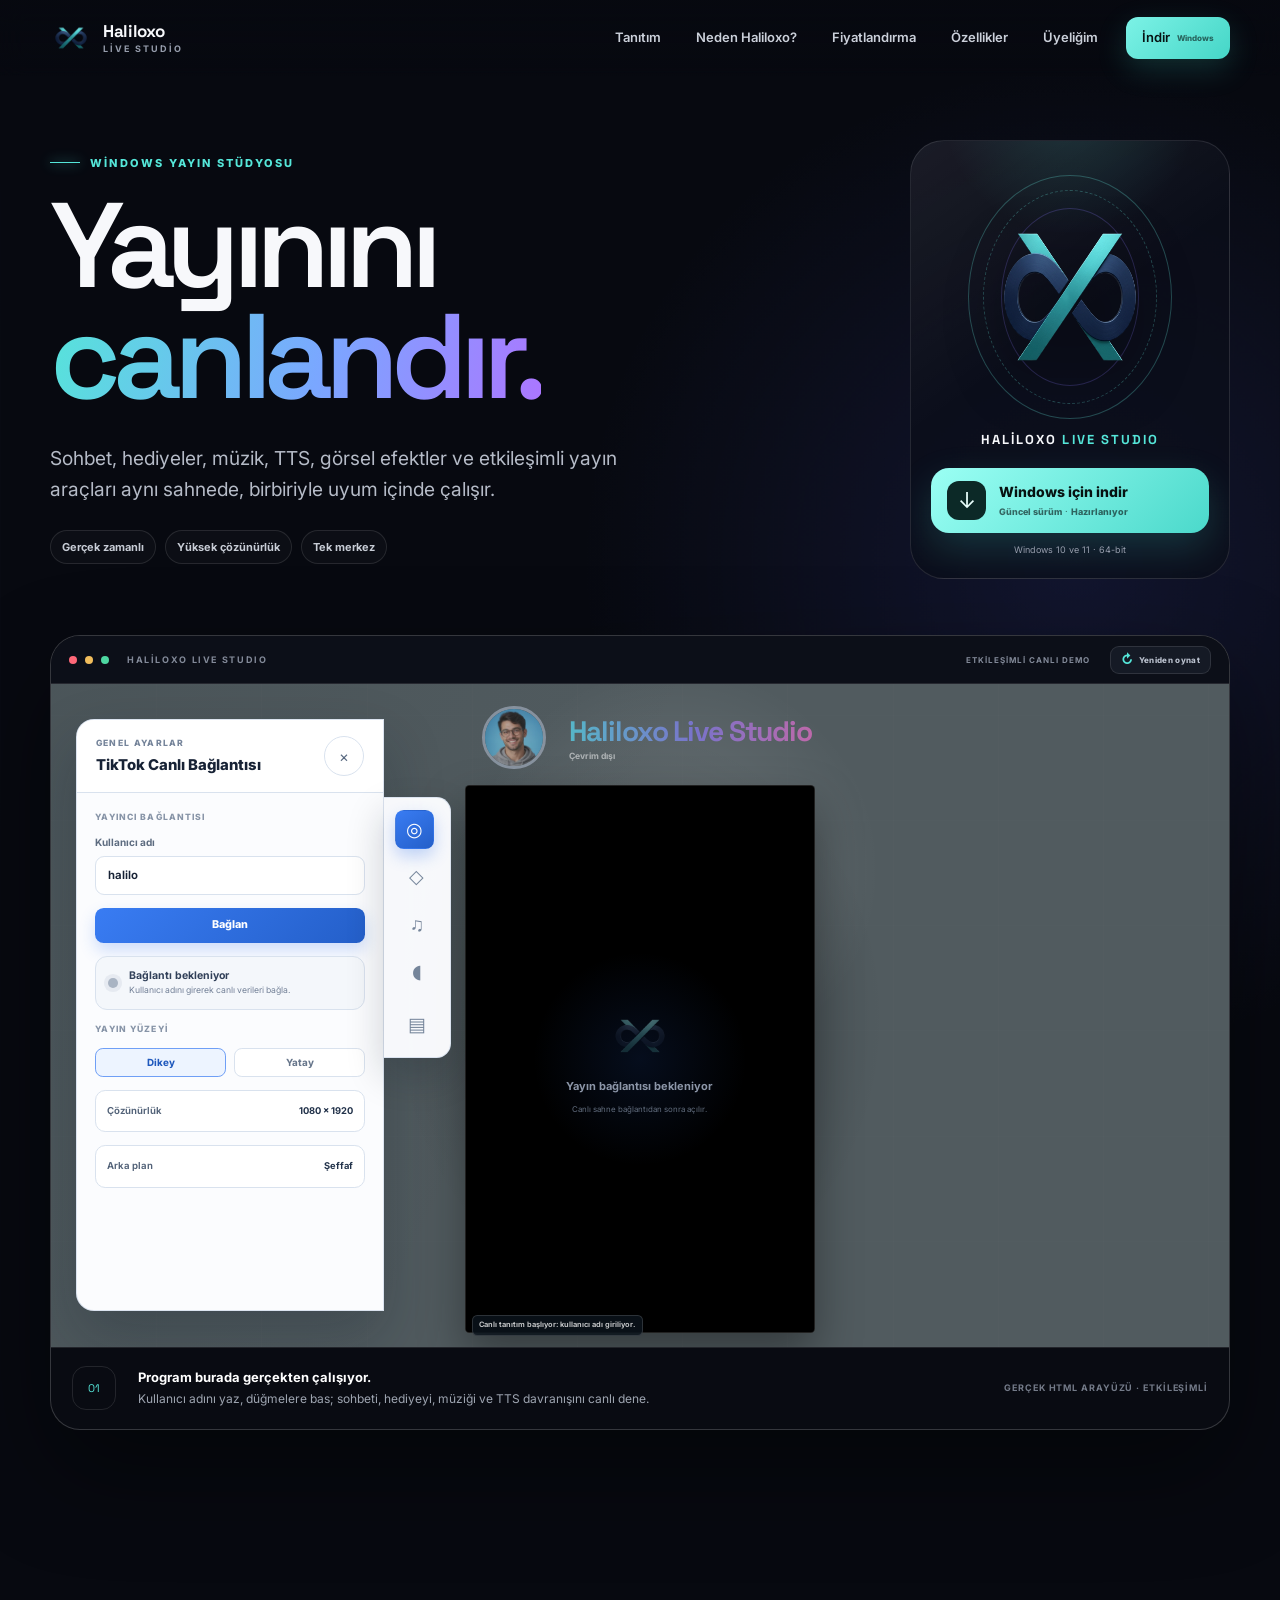
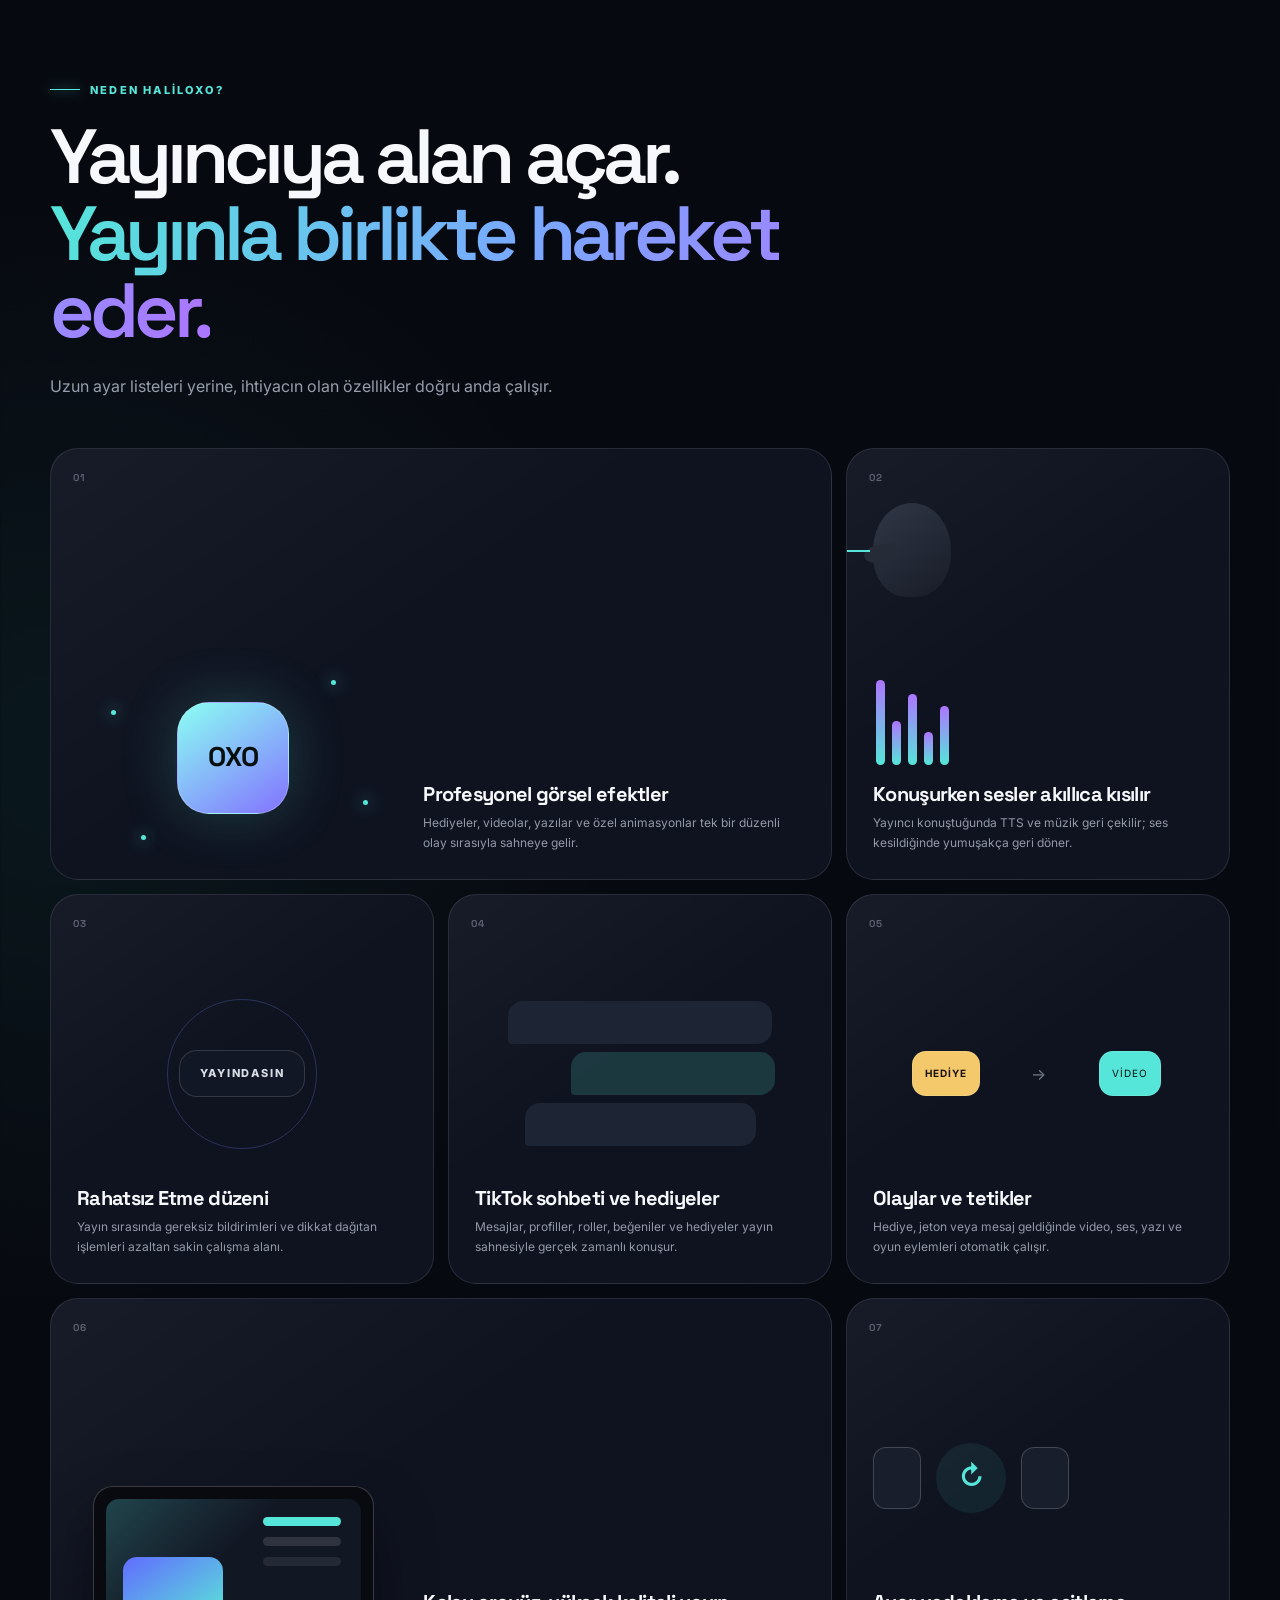
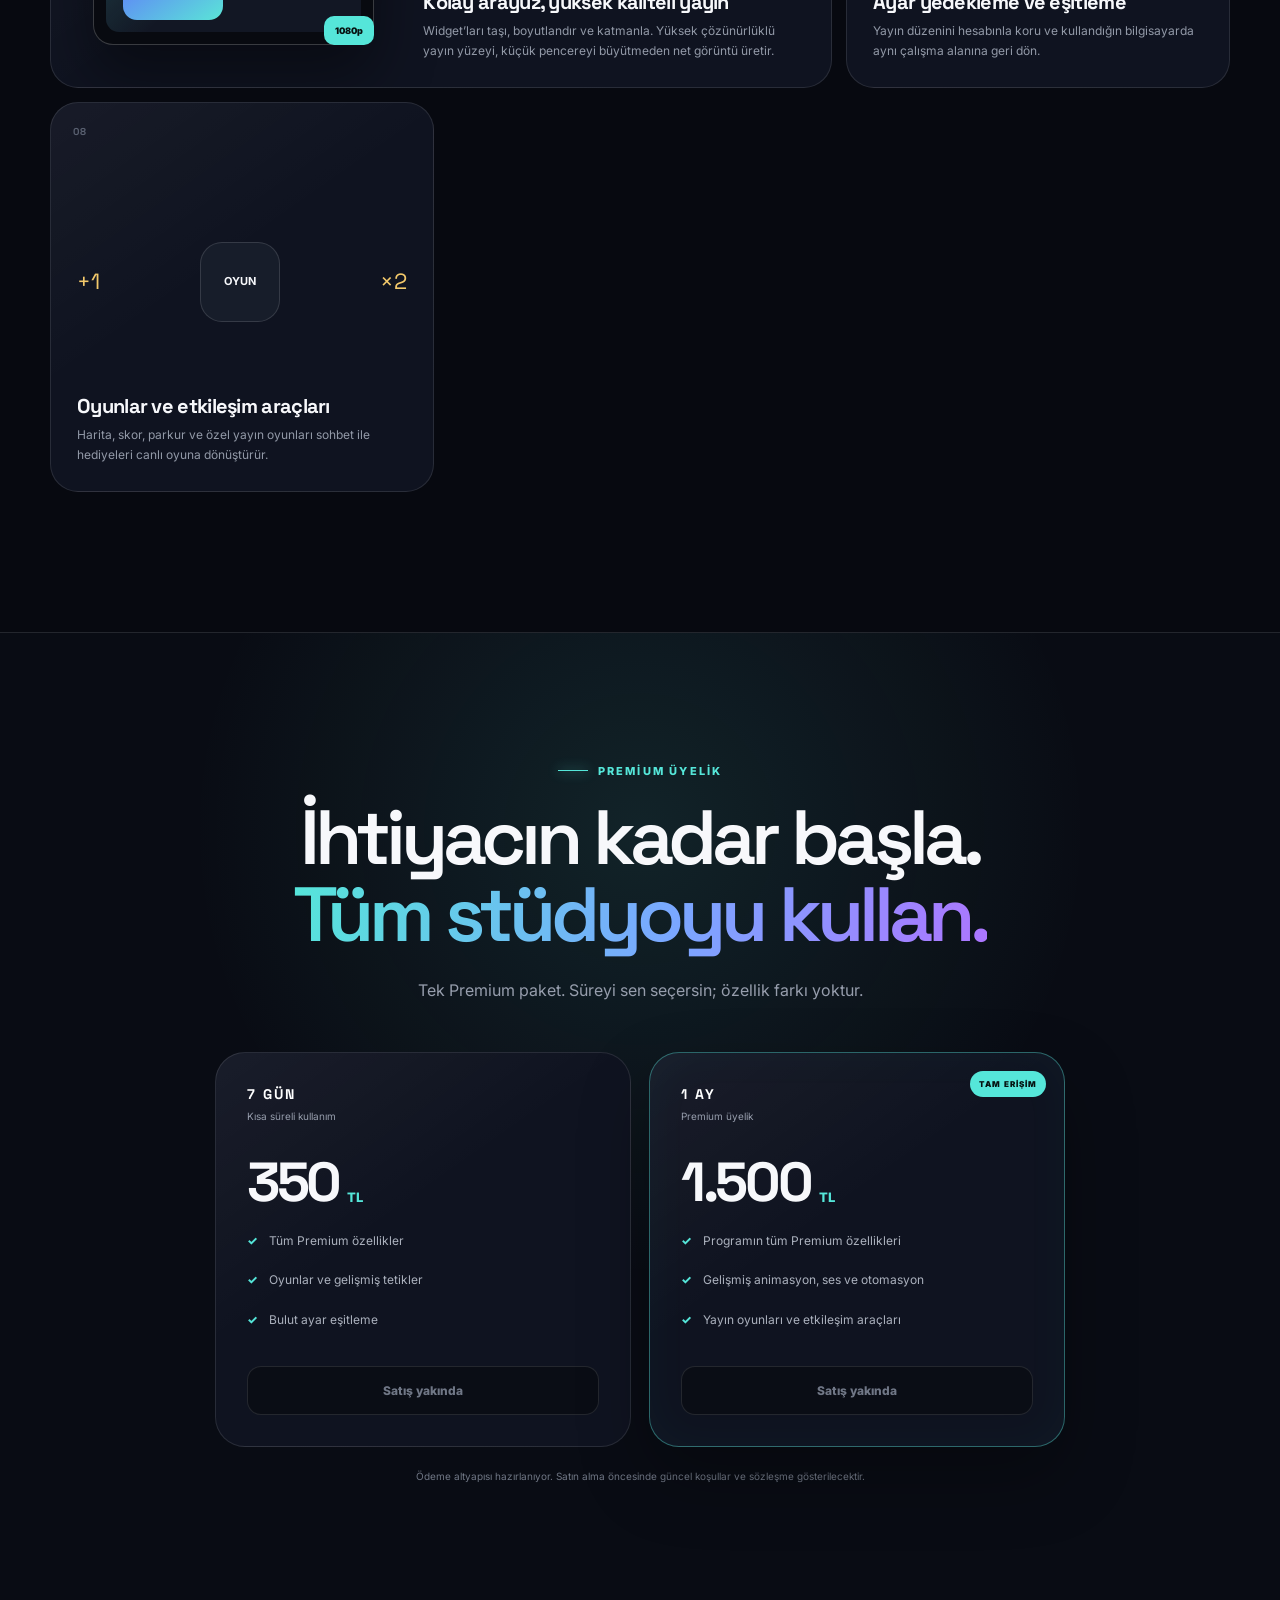
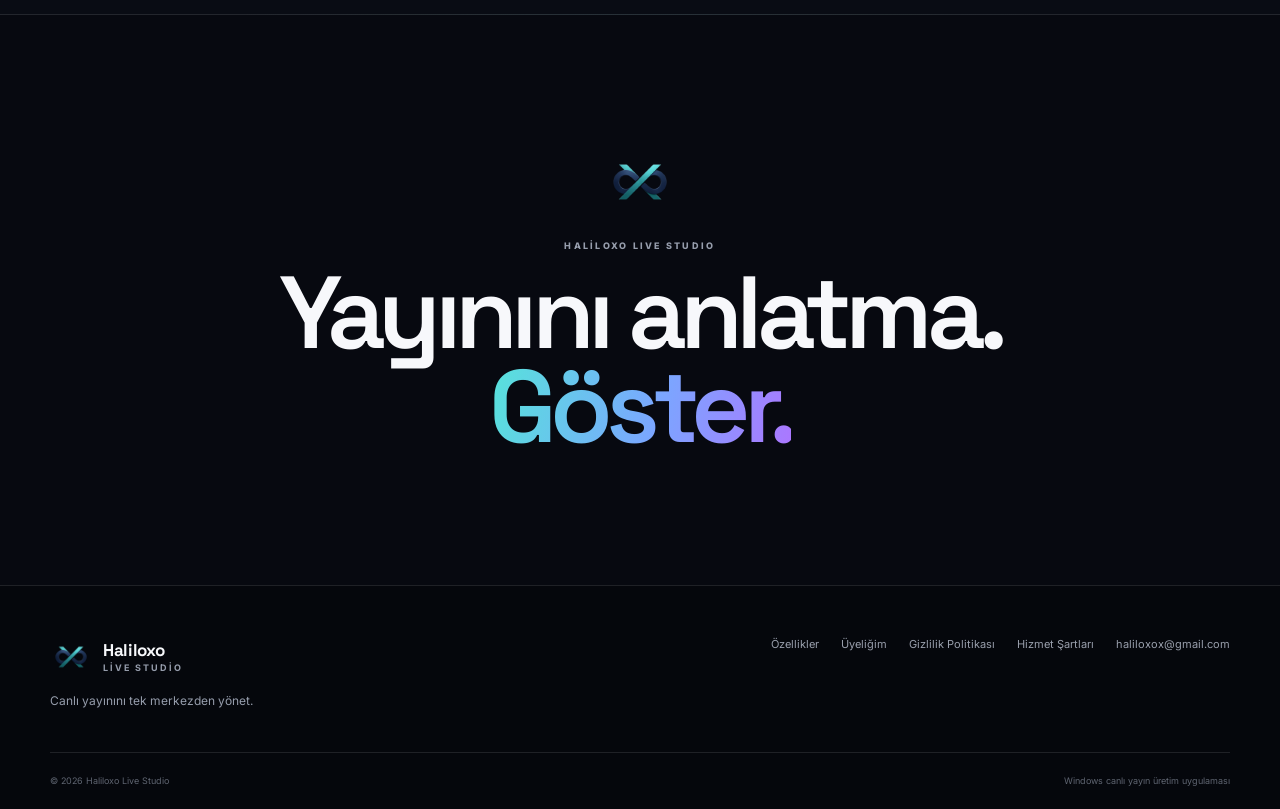
==== commit 042e5ee5: "Add secure membership portal" ====
--- a/index.html
+++ b/index.html
@@ -115,6 +115,7 @@
         <a href="#neden">Neden Haliloxo?</a>
         <a href="#fiyatlandirma">Fiyatlandırma</a>
         <a href="/ozellikler/">Özellikler</a>
+        <a href="/uyelik/">Üyeliğim</a>
         <button class="nav-download" type="button" data-installer-download>
           <span>İndir</span>
           <small data-version>Windows</small>
@@ -552,6 +553,7 @@
       </div>
       <nav class="footer-links" aria-label="Alt bağlantılar">
         <a href="/ozellikler/">Özellikler</a>
+        <a href="/uyelik/">Üyeliğim</a>
         <a href="/gizlilik-politikasi/">Gizlilik Politikası</a>
         <a href="/hizmet-sartlari/">Hizmet Şartları</a>
         <a href="mailto:haliloxox@gmail.com">haliloxox@gmail.com</a>
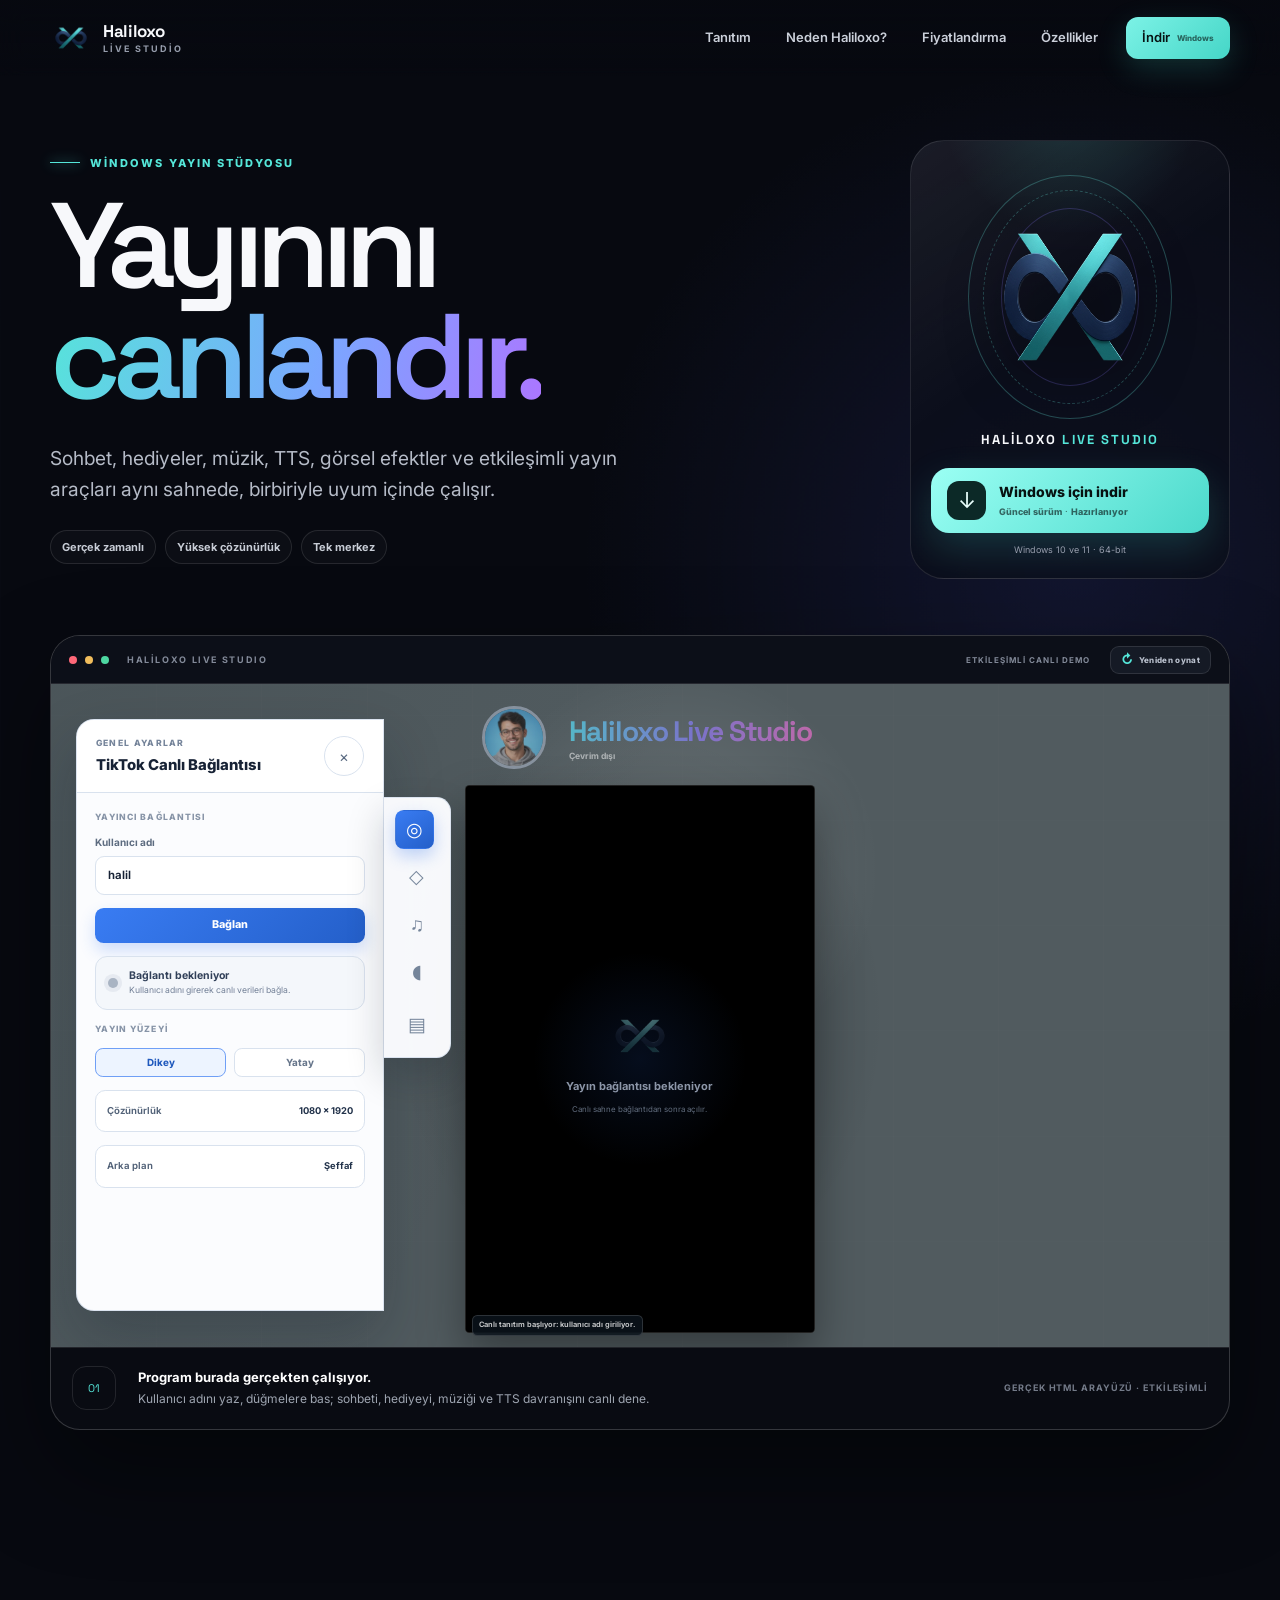
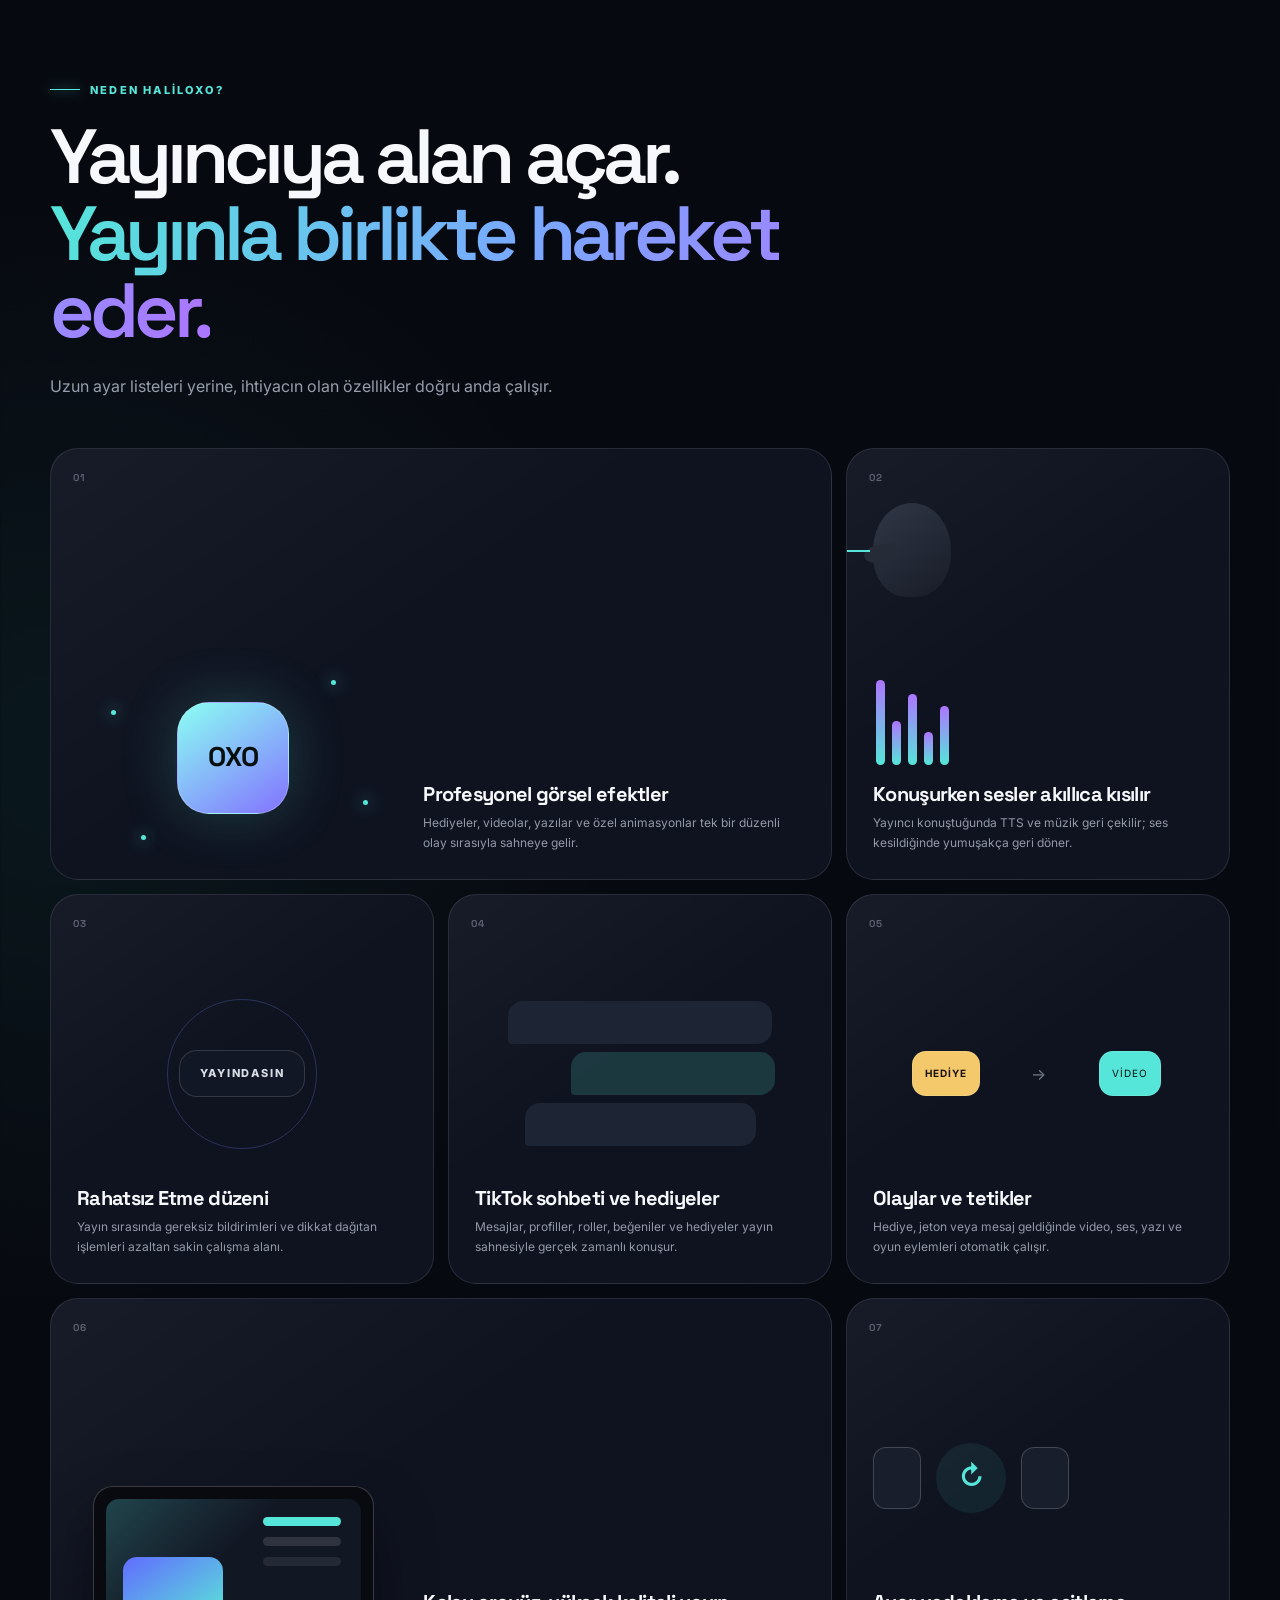
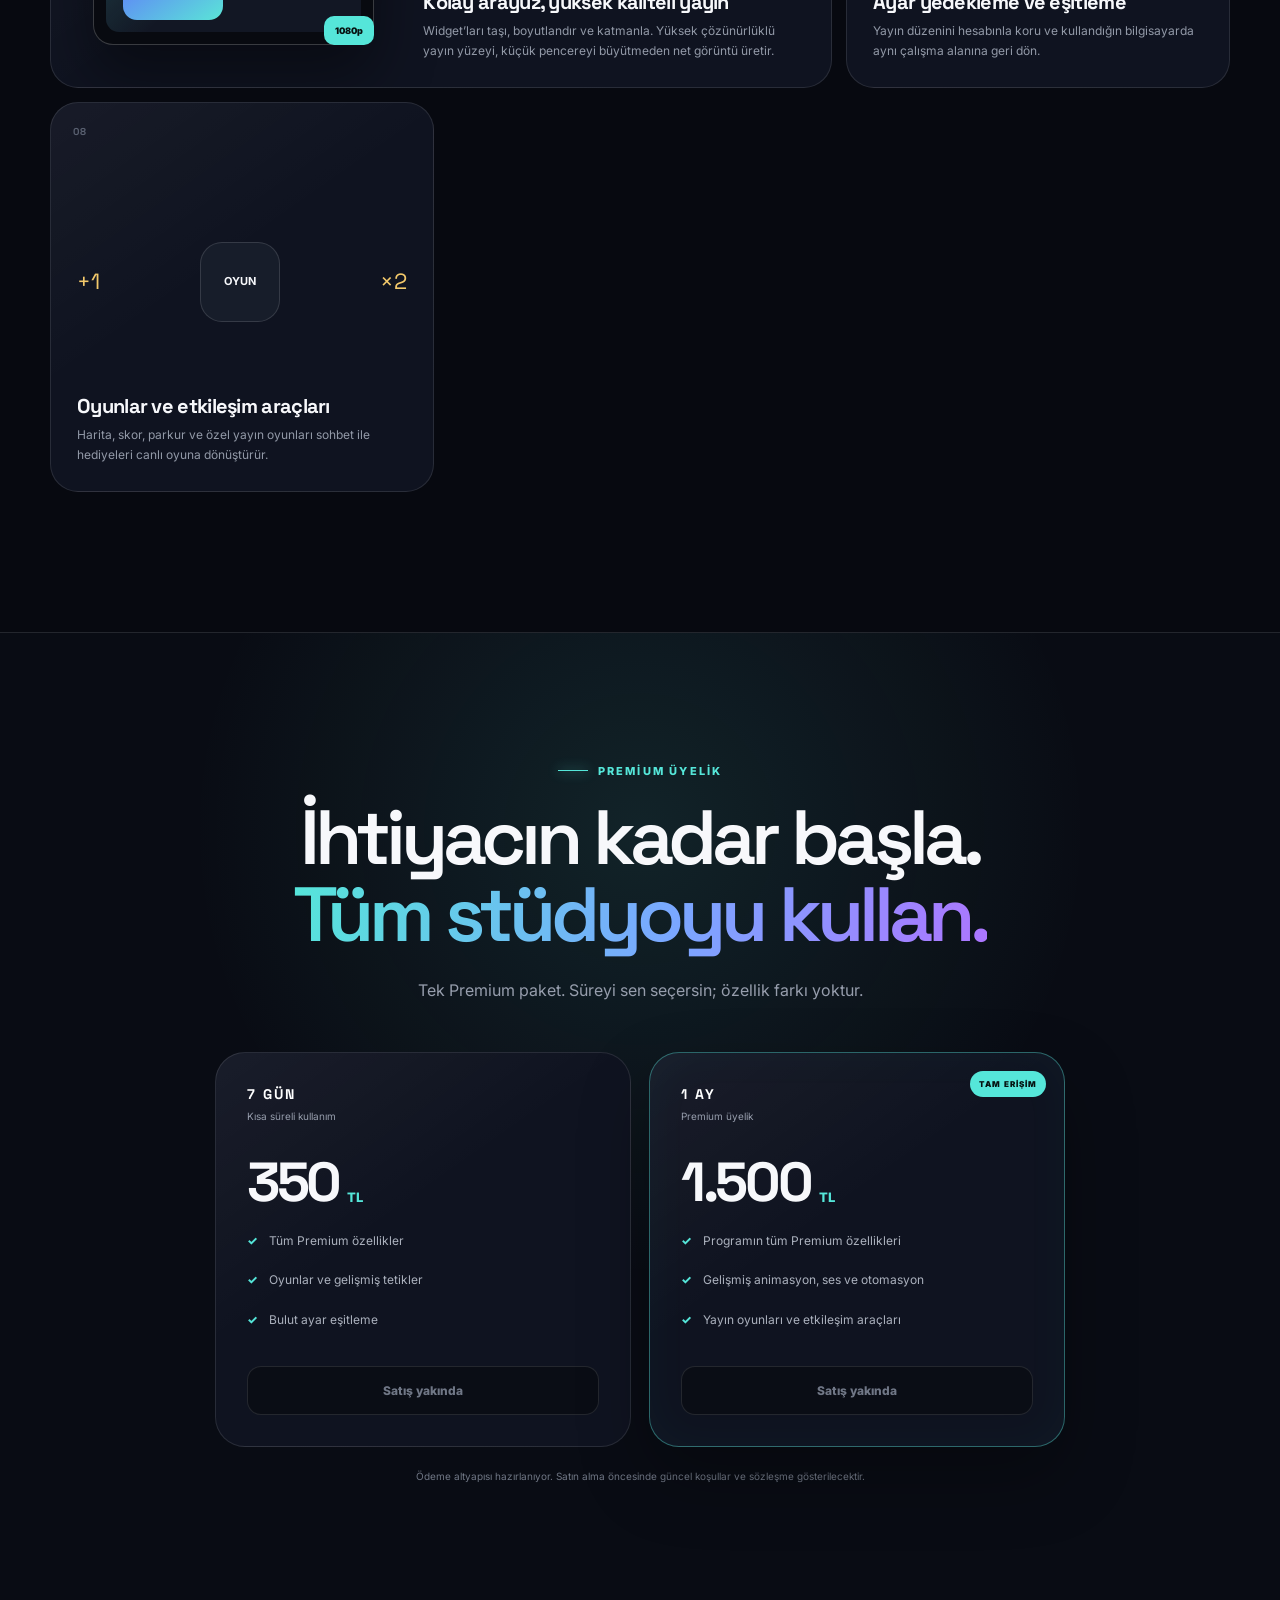
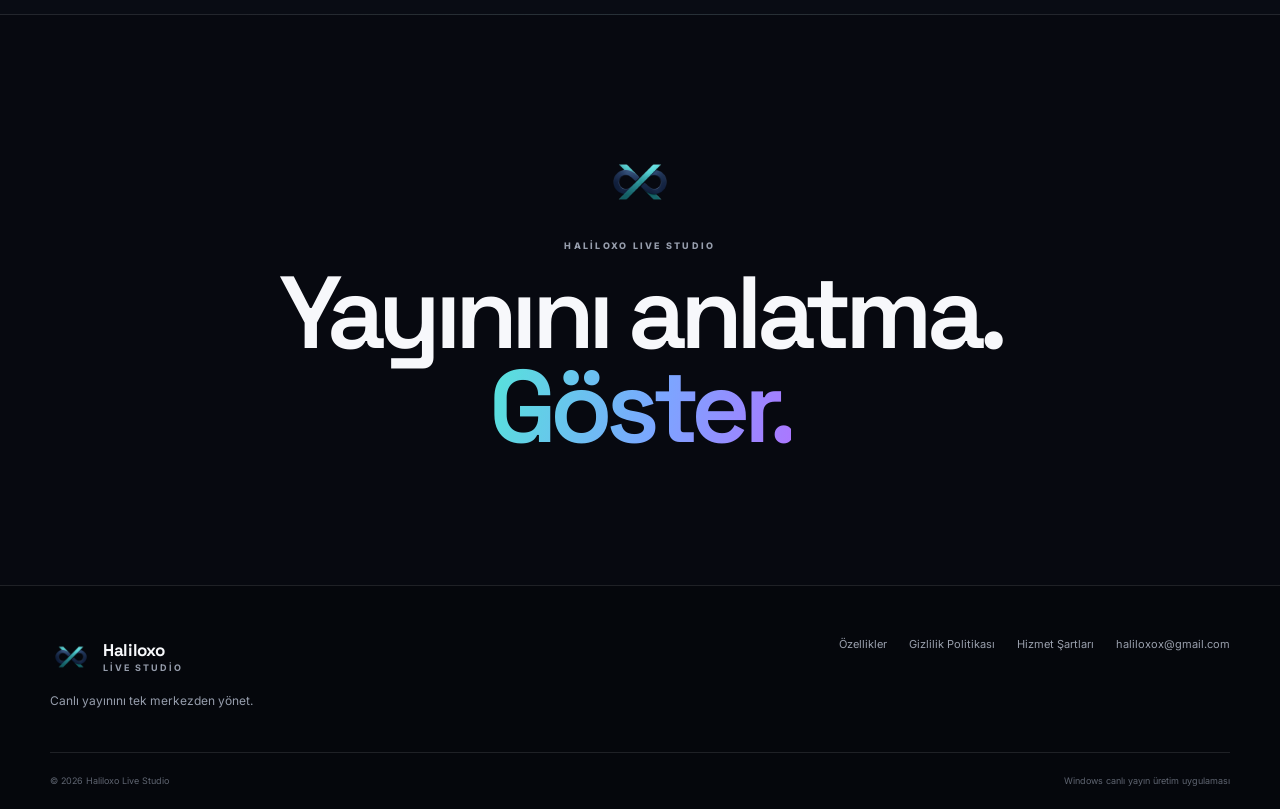
==== commit 39be9988: "Fix latest installer download flow" ====
--- a/index.html
+++ b/index.html
@@ -115,7 +115,6 @@
         <a href="#neden">Neden Haliloxo?</a>
         <a href="#fiyatlandirma">Fiyatlandırma</a>
         <a href="/ozellikler/">Özellikler</a>
-        <a href="/uyelik/">Üyeliğim</a>
         <button class="nav-download" type="button" data-installer-download>
           <span>İndir</span>
           <small data-version>Windows</small>
@@ -553,7 +552,6 @@
       </div>
       <nav class="footer-links" aria-label="Alt bağlantılar">
         <a href="/ozellikler/">Özellikler</a>
-        <a href="/uyelik/">Üyeliğim</a>
         <a href="/gizlilik-politikasi/">Gizlilik Politikası</a>
         <a href="/hizmet-sartlari/">Hizmet Şartları</a>
         <a href="mailto:haliloxox@gmail.com">haliloxox@gmail.com</a>
@@ -565,7 +563,7 @@
     </div>
   </footer>
 
-  <script src="/site.js?v=20260731-4" defer></script>
+  <script src="/site.js?v=20260808-1" defer></script>
   <script src="/studio-demo.js?v=20260731-1" defer></script>
 </body>
 </html>
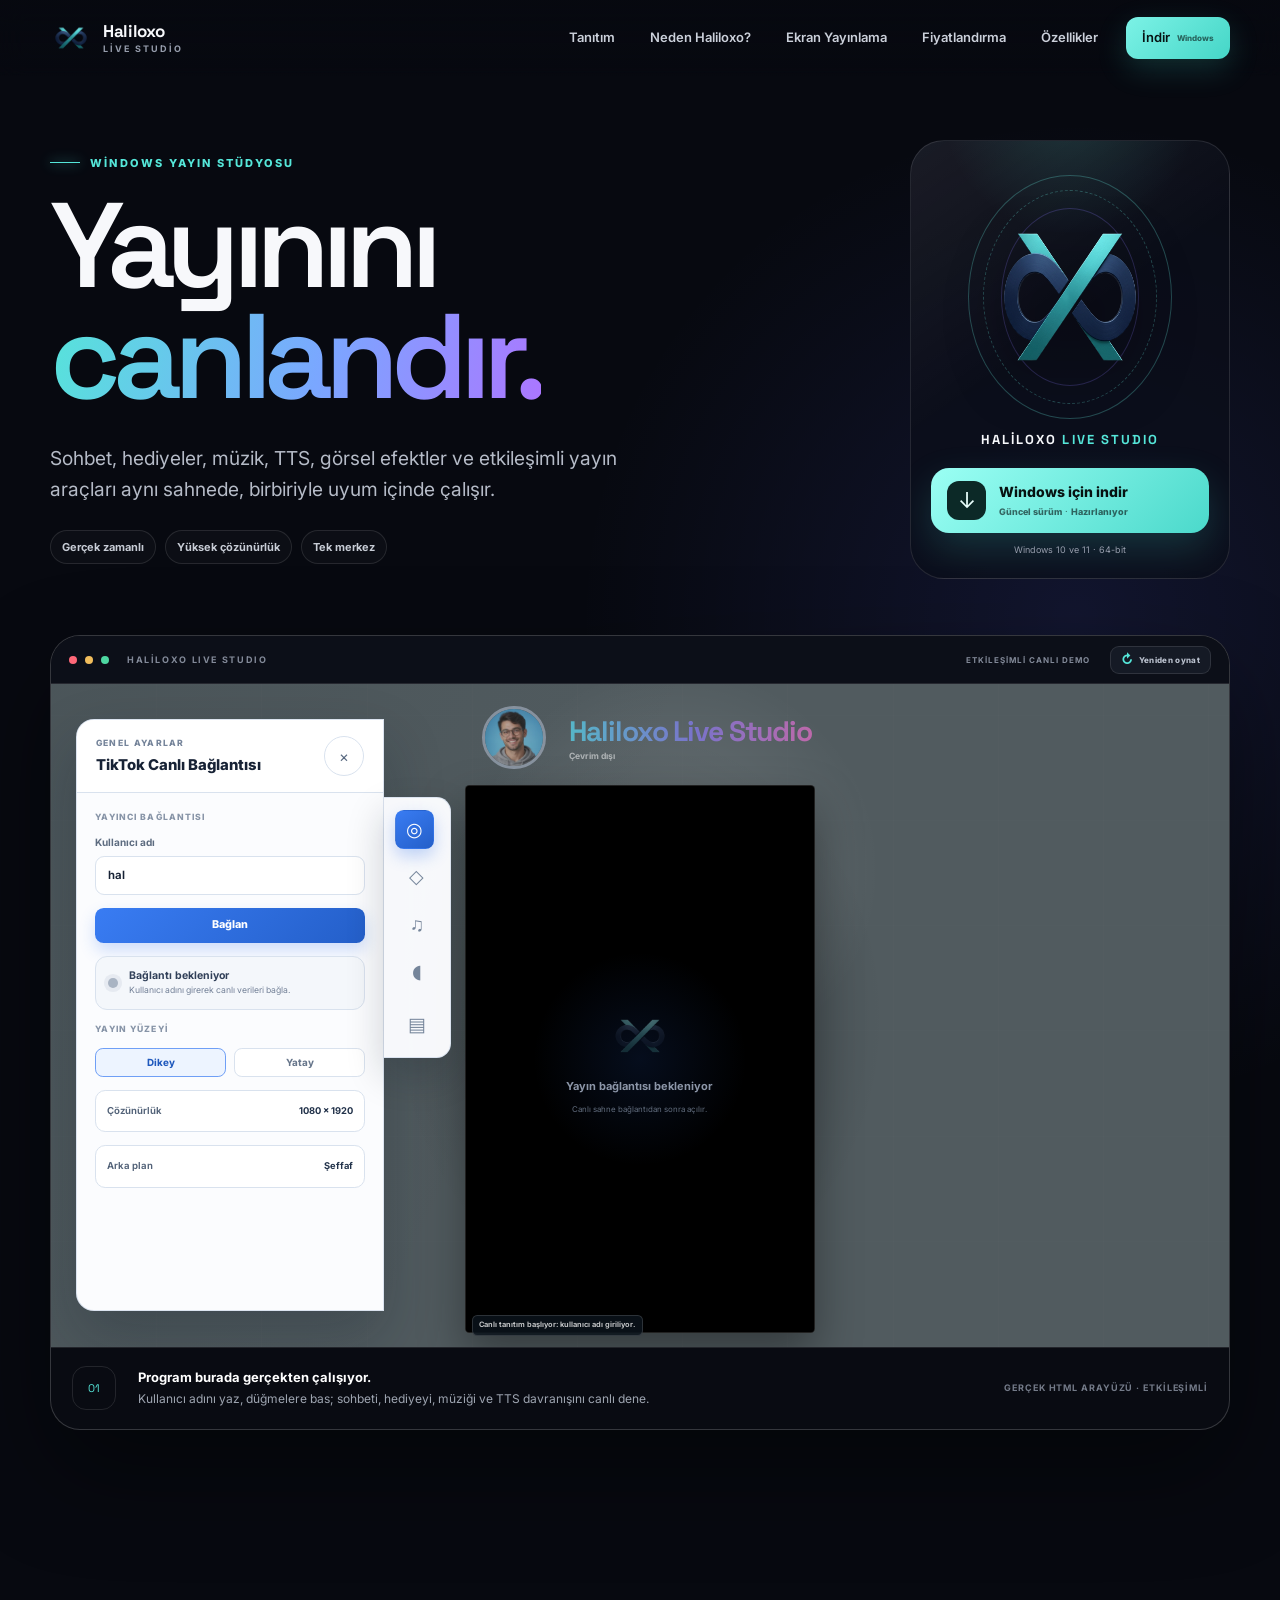
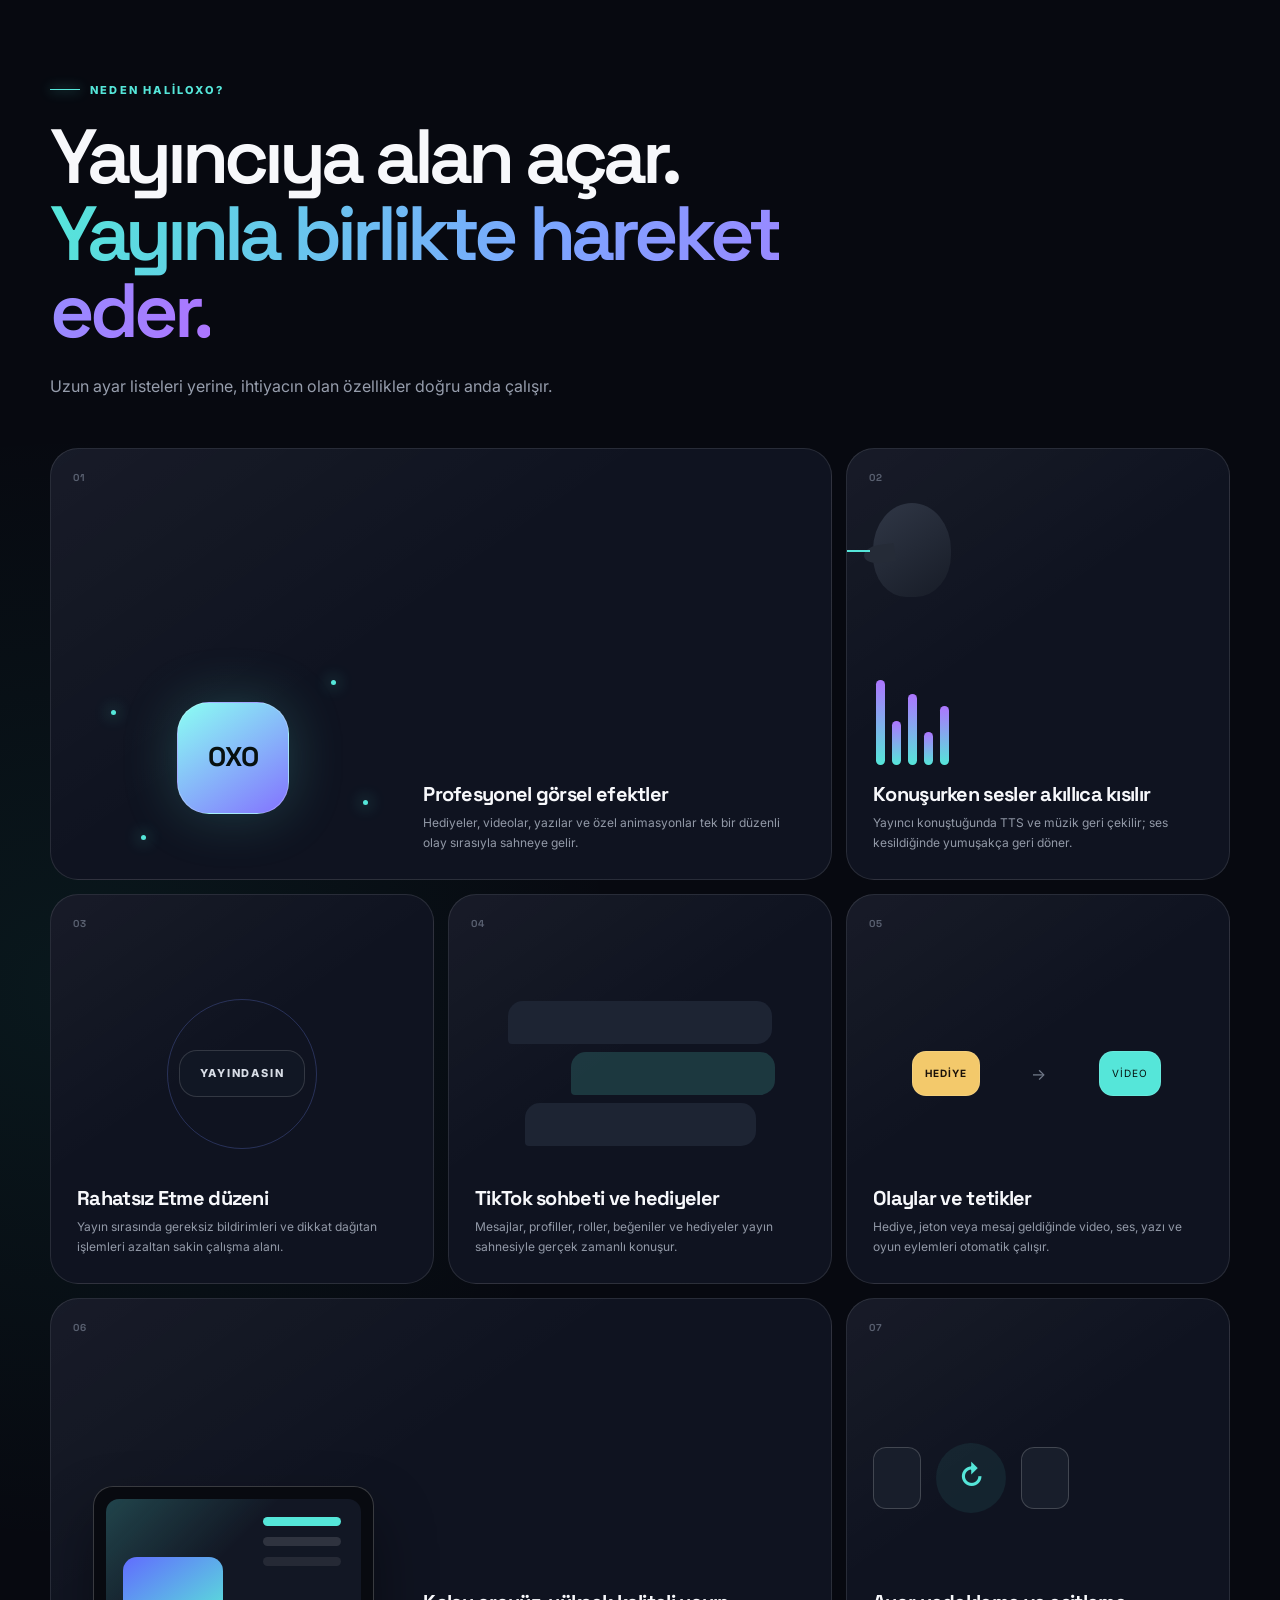
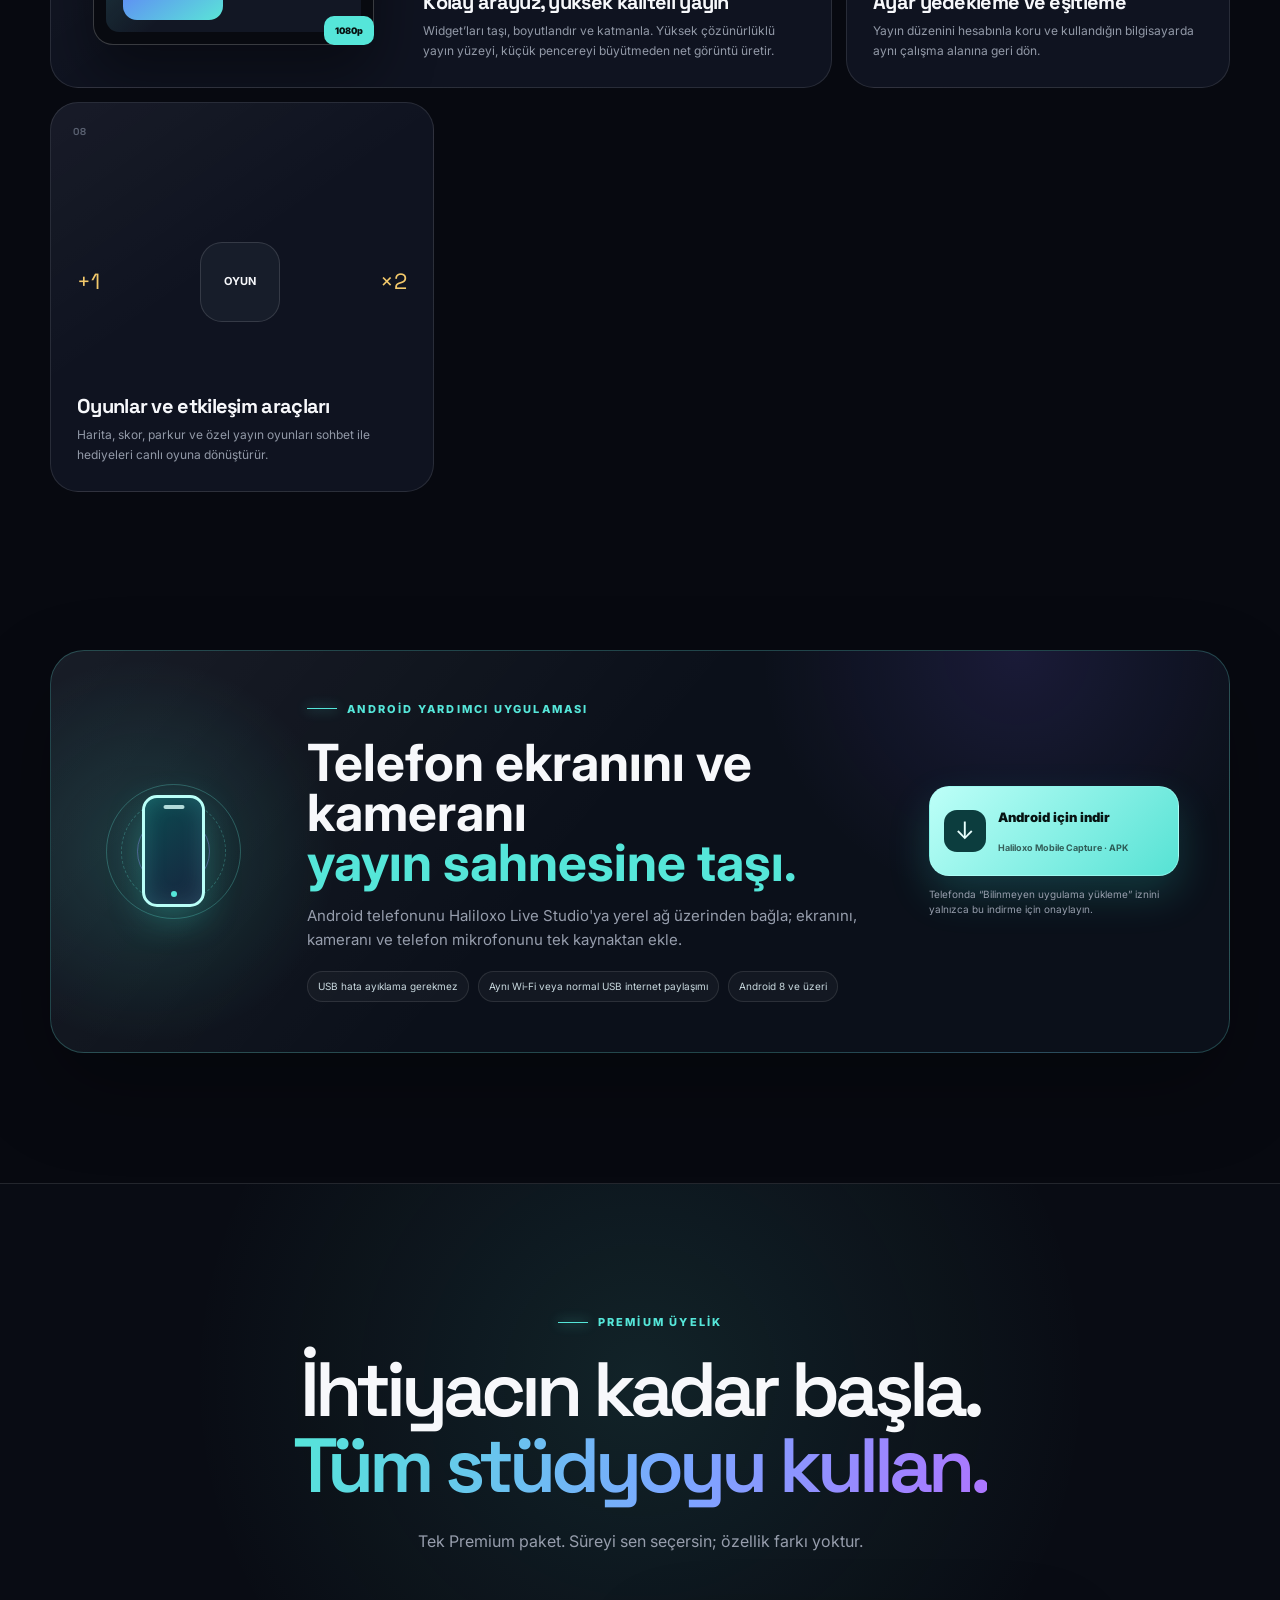
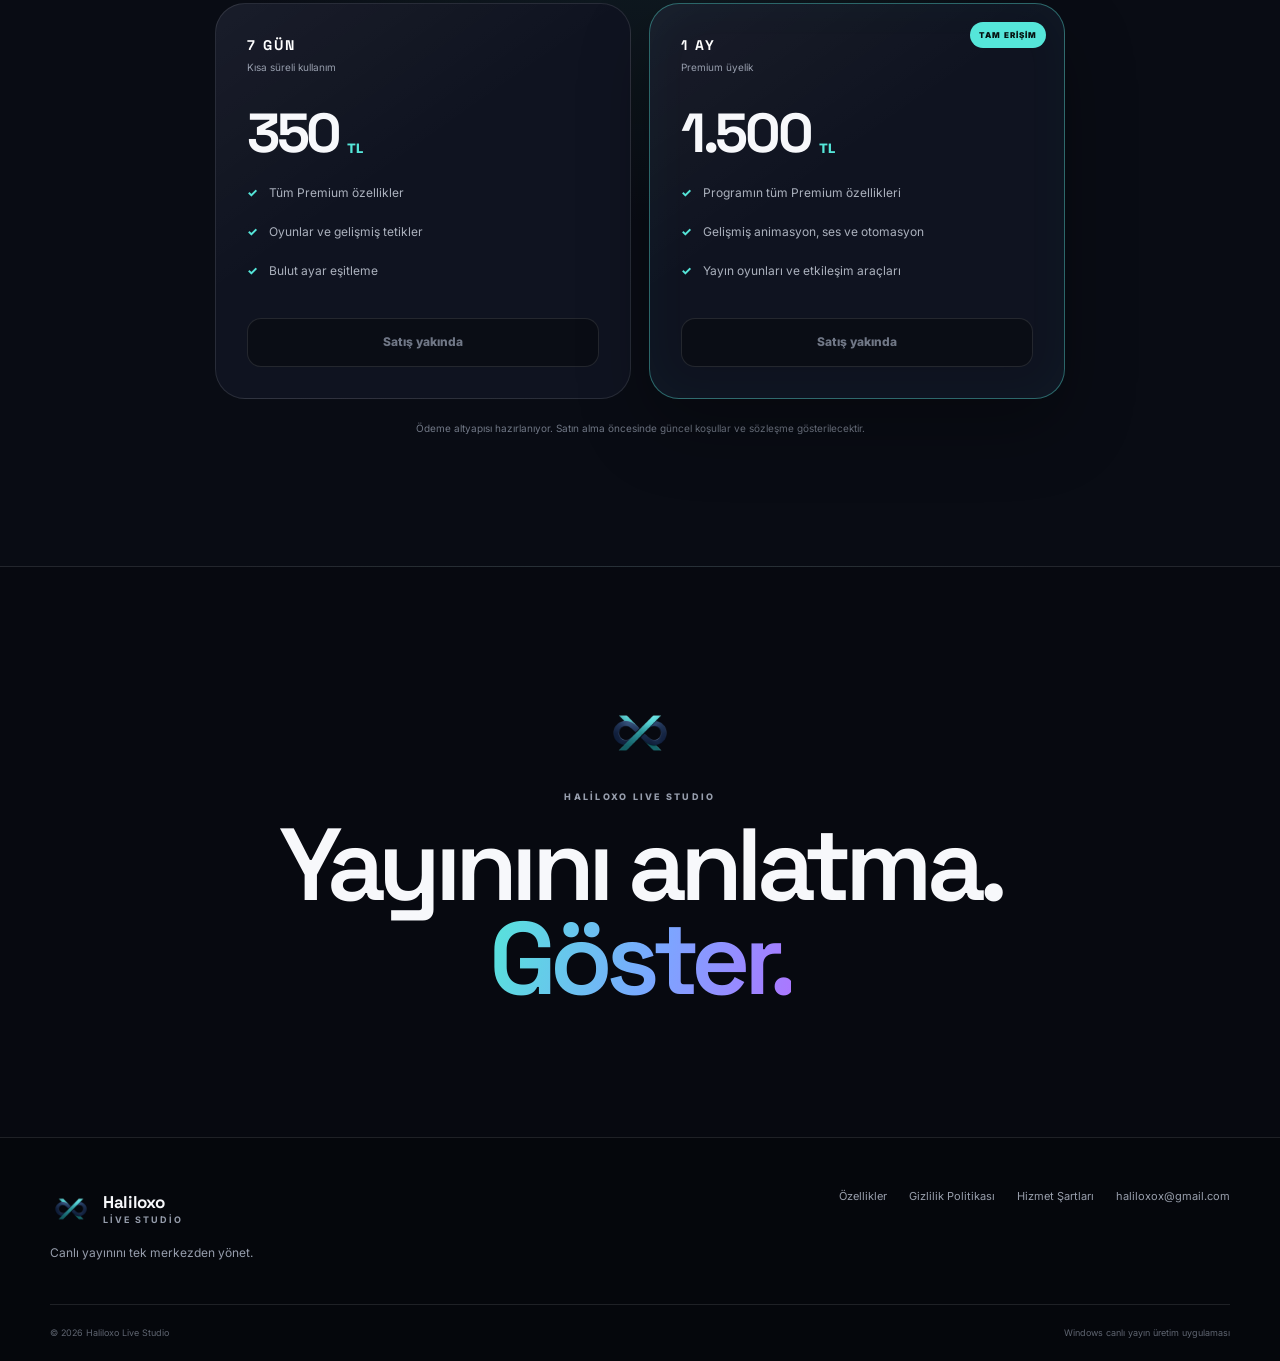
==== commit 81a8225d: "Add Android mobile capture download" ====
--- a/index.html
+++ b/index.html
@@ -113,6 +113,7 @@
       <nav class="main-nav" id="main-nav" aria-label="Ana menü" data-nav>
         <a href="#tanitim">Tanıtım</a>
         <a href="#neden">Neden Haliloxo?</a>
+        <a href="#ekran-yayinlama">Ekran Yayınlama</a>
         <a href="#fiyatlandirma">Fiyatlandırma</a>
         <a href="/ozellikler/">Özellikler</a>
         <button class="nav-download" type="button" data-installer-download>
@@ -491,6 +492,33 @@
       </div>
     </section>
 
+    <section class="mobile-capture-section" id="ekran-yayinlama" aria-labelledby="mobile-capture-title">
+      <div class="shell mobile-capture-card reveal">
+        <div class="mobile-capture-orbit" aria-hidden="true">
+          <span class="mobile-capture-phone"></span>
+          <i></i><i></i><i></i>
+        </div>
+        <div class="mobile-capture-copy">
+          <p class="eyebrow"><span></span> Android yardımcı uygulaması</p>
+          <h2 id="mobile-capture-title">Telefon ekranını ve kameranı<br><em>yayın sahnesine taşı.</em></h2>
+          <p>Android telefonunu Haliloxo Live Studio'ya yerel ağ üzerinden bağla; ekranını, kameranı ve telefon mikrofonunu tek kaynaktan ekle.</p>
+          <ul>
+            <li>USB hata ayıklama gerekmez</li>
+            <li>Aynı Wi‑Fi veya normal USB internet paylaşımı</li>
+            <li>Android 8 ve üzeri</li>
+          </ul>
+        </div>
+        <div class="mobile-capture-action">
+          <button class="mobile-capture-download" type="button" data-mobile-capture-download>
+            <span aria-hidden="true">↓</span>
+            <strong>Android için indir</strong>
+            <small>Haliloxo Mobile Capture · APK</small>
+          </button>
+          <small>Telefonda “Bilinmeyen uygulama yükleme” iznini yalnızca bu indirme için onaylayın.</small>
+        </div>
+      </div>
+    </section>
+
     <section class="pricing-section" id="fiyatlandirma" aria-labelledby="pricing-title">
       <div class="shell">
         <header class="section-heading section-heading--center reveal">
--- a/styles.css
+++ b/styles.css
@@ -949,6 +949,157 @@
   font-size: 11px;
 }
 
+.mobile-capture-section {
+  padding: 18px 0 130px;
+}
+
+.mobile-capture-card {
+  display: grid;
+  grid-template-columns: 155px minmax(0, 1fr) 250px;
+  align-items: center;
+  gap: clamp(24px, 4vw, 58px);
+  padding: clamp(26px, 4vw, 50px);
+  border: 1px solid rgba(99, 226, 214, .25);
+  border-radius: 34px;
+  background:
+    radial-gradient(circle at 8% 50%, rgba(72, 211, 198, .18), transparent 12rem),
+    radial-gradient(circle at 82% 0%, rgba(124, 99, 255, .13), transparent 16rem),
+    linear-gradient(130deg, rgba(255, 255, 255, .055), transparent 46%),
+    #0b101a;
+  box-shadow: 0 35px 85px rgba(0, 0, 0, .28);
+  overflow: hidden;
+}
+
+.mobile-capture-orbit {
+  position: relative;
+  width: 145px;
+  height: 145px;
+  display: grid;
+  place-items: center;
+}
+
+.mobile-capture-phone {
+  position: relative;
+  z-index: 1;
+  width: 63px;
+  height: 112px;
+  border: 3px solid #b9fff8;
+  border-radius: 15px;
+  background: linear-gradient(145deg, #0c4a50, #17243e);
+  box-shadow: 0 12px 35px rgba(55, 230, 213, .28), inset 0 0 22px rgba(110, 245, 236, .18);
+}
+
+.mobile-capture-phone::before,
+.mobile-capture-phone::after {
+  position: absolute;
+  content: "";
+  left: 50%;
+  transform: translateX(-50%);
+}
+
+.mobile-capture-phone::before {
+  top: 7px;
+  width: 21px;
+  height: 4px;
+  border-radius: 99px;
+  background: rgba(218, 255, 252, .8);
+}
+
+.mobile-capture-phone::after {
+  bottom: 7px;
+  width: 6px;
+  height: 6px;
+  border-radius: 50%;
+  background: var(--cyan);
+}
+
+.mobile-capture-orbit i {
+  position: absolute;
+  inset: 5px;
+  border: 1px solid rgba(102, 232, 219, .28);
+  border-radius: 50%;
+  animation: orbit 16s linear infinite;
+}
+
+.mobile-capture-orbit i:nth-of-type(2) {
+  inset: 20px;
+  border-style: dashed;
+  animation-duration: 10s;
+  animation-direction: reverse;
+}
+
+.mobile-capture-orbit i:nth-of-type(3) {
+  inset: 36px;
+  border-color: rgba(159, 133, 255, .4);
+  animation-duration: 7s;
+}
+
+.mobile-capture-copy h2 {
+  margin: 10px 0 16px;
+  font-size: clamp(32px, 4vw, 56px);
+  line-height: .98;
+}
+
+.mobile-capture-copy h2 em {
+  color: var(--cyan);
+  font-style: normal;
+}
+
+.mobile-capture-copy > p:last-of-type {
+  max-width: 640px;
+  margin: 0;
+  color: var(--muted);
+  font-size: 15px;
+  line-height: 1.65;
+}
+
+.mobile-capture-copy ul {
+  display: flex;
+  flex-wrap: wrap;
+  gap: 9px;
+  margin: 18px 0 0;
+  padding: 0;
+  list-style: none;
+}
+
+.mobile-capture-copy li {
+  padding: 7px 10px;
+  border: 1px solid rgba(255, 255, 255, .1);
+  border-radius: 999px;
+  color: #c9d9df;
+  background: rgba(255, 255, 255, .035);
+  font-size: 10px;
+}
+
+.mobile-capture-action {
+  display: grid;
+  gap: 11px;
+}
+
+.mobile-capture-download {
+  min-height: 90px;
+  display: grid;
+  grid-template-columns: 42px 1fr;
+  align-items: center;
+  column-gap: 12px;
+  padding: 14px;
+  border: 1px solid rgba(165, 255, 246, .48);
+  border-radius: 20px;
+  color: #071312;
+  background: linear-gradient(135deg, #bdfff8, #56e2d4);
+  box-shadow: 0 18px 42px rgba(50, 229, 210, .19);
+  cursor: pointer;
+  text-align: left;
+  transition: transform .24s var(--ease), box-shadow .24s ease;
+}
+
+.mobile-capture-download:hover { transform: translateY(-3px); box-shadow: 0 22px 48px rgba(50, 229, 210, .26); }
+.mobile-capture-download:active { transform: scale(.985); }
+.mobile-capture-download > span { grid-row: span 2; width: 42px; height: 42px; display: grid; place-items: center; border-radius: 13px; color: #e8fffd; background: #0c3d3e; font-size: 24px; }
+.mobile-capture-download strong { font-size: 13px; font-weight: 900; }
+.mobile-capture-download small { color: rgba(7, 19, 18, .66); font-size: 9px; font-weight: 700; }
+.mobile-capture-action > small { color: var(--muted); font-size: 10px; line-height: 1.5; }
+
 .pricing-section {
   padding-block: 130px;
   border-block: 1px solid var(--line);
@@ -1555,6 +1706,34 @@
   }
 }
 
+@media (max-width: 1040px) {
+  .mobile-capture-card {
+    grid-template-columns: 130px minmax(0, 1fr);
+  }
+
+  .mobile-capture-action {
+    grid-column: 1 / -1;
+    grid-template-columns: minmax(0, 320px) minmax(0, 1fr);
+    align-items: center;
+  }
+}
+
+@media (max-width: 650px) {
+  .mobile-capture-section { padding: 10px 0 90px; }
+
+  .mobile-capture-card {
+    grid-template-columns: 1fr;
+    gap: 22px;
+    padding: 25px;
+    border-radius: 25px;
+  }
+
+  .mobile-capture-orbit { width: 112px; height: 112px; }
+  .mobile-capture-phone { transform: scale(.82); }
+  .mobile-capture-copy h2 { font-size: clamp(34px, 12vw, 48px); }
+  .mobile-capture-action { grid-column: auto; grid-template-columns: 1fr; }
+}
+
 @media (prefers-reduced-motion: reduce) {
   html {
     scroll-behavior: auto;
